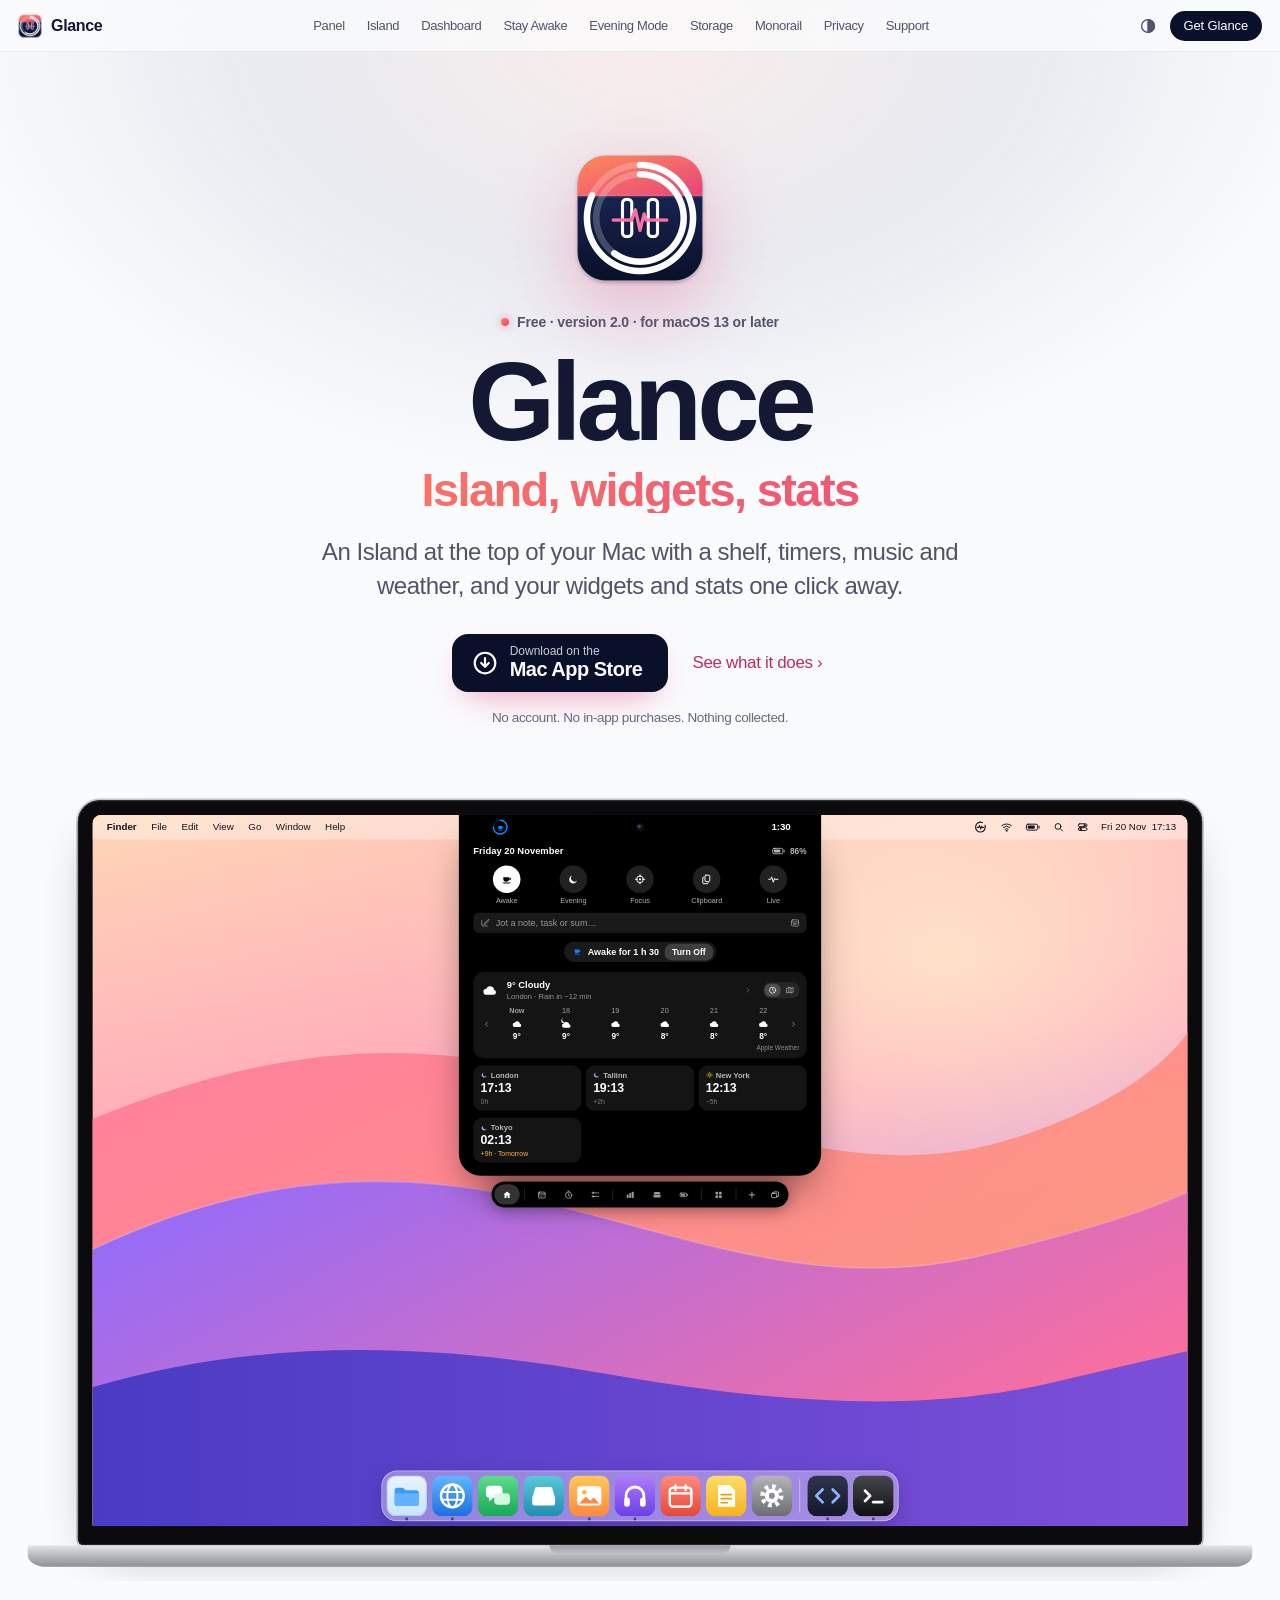
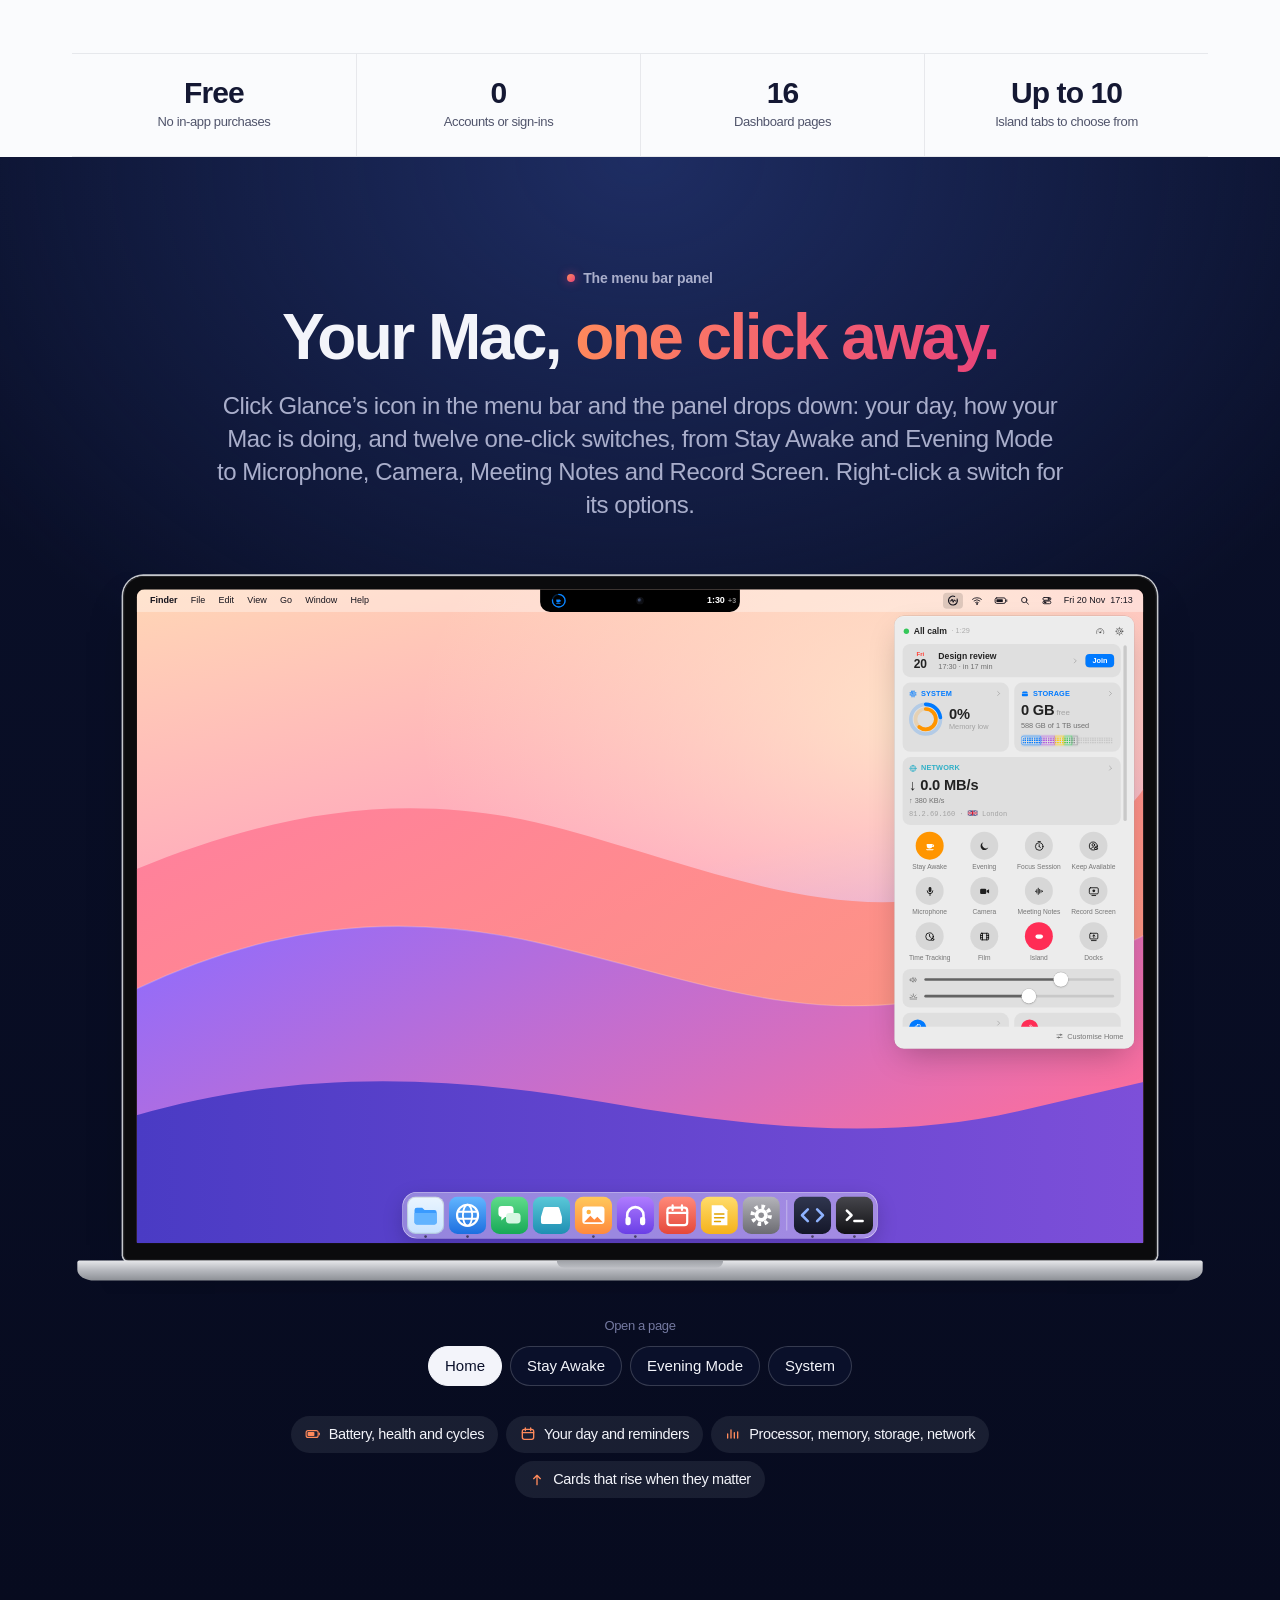
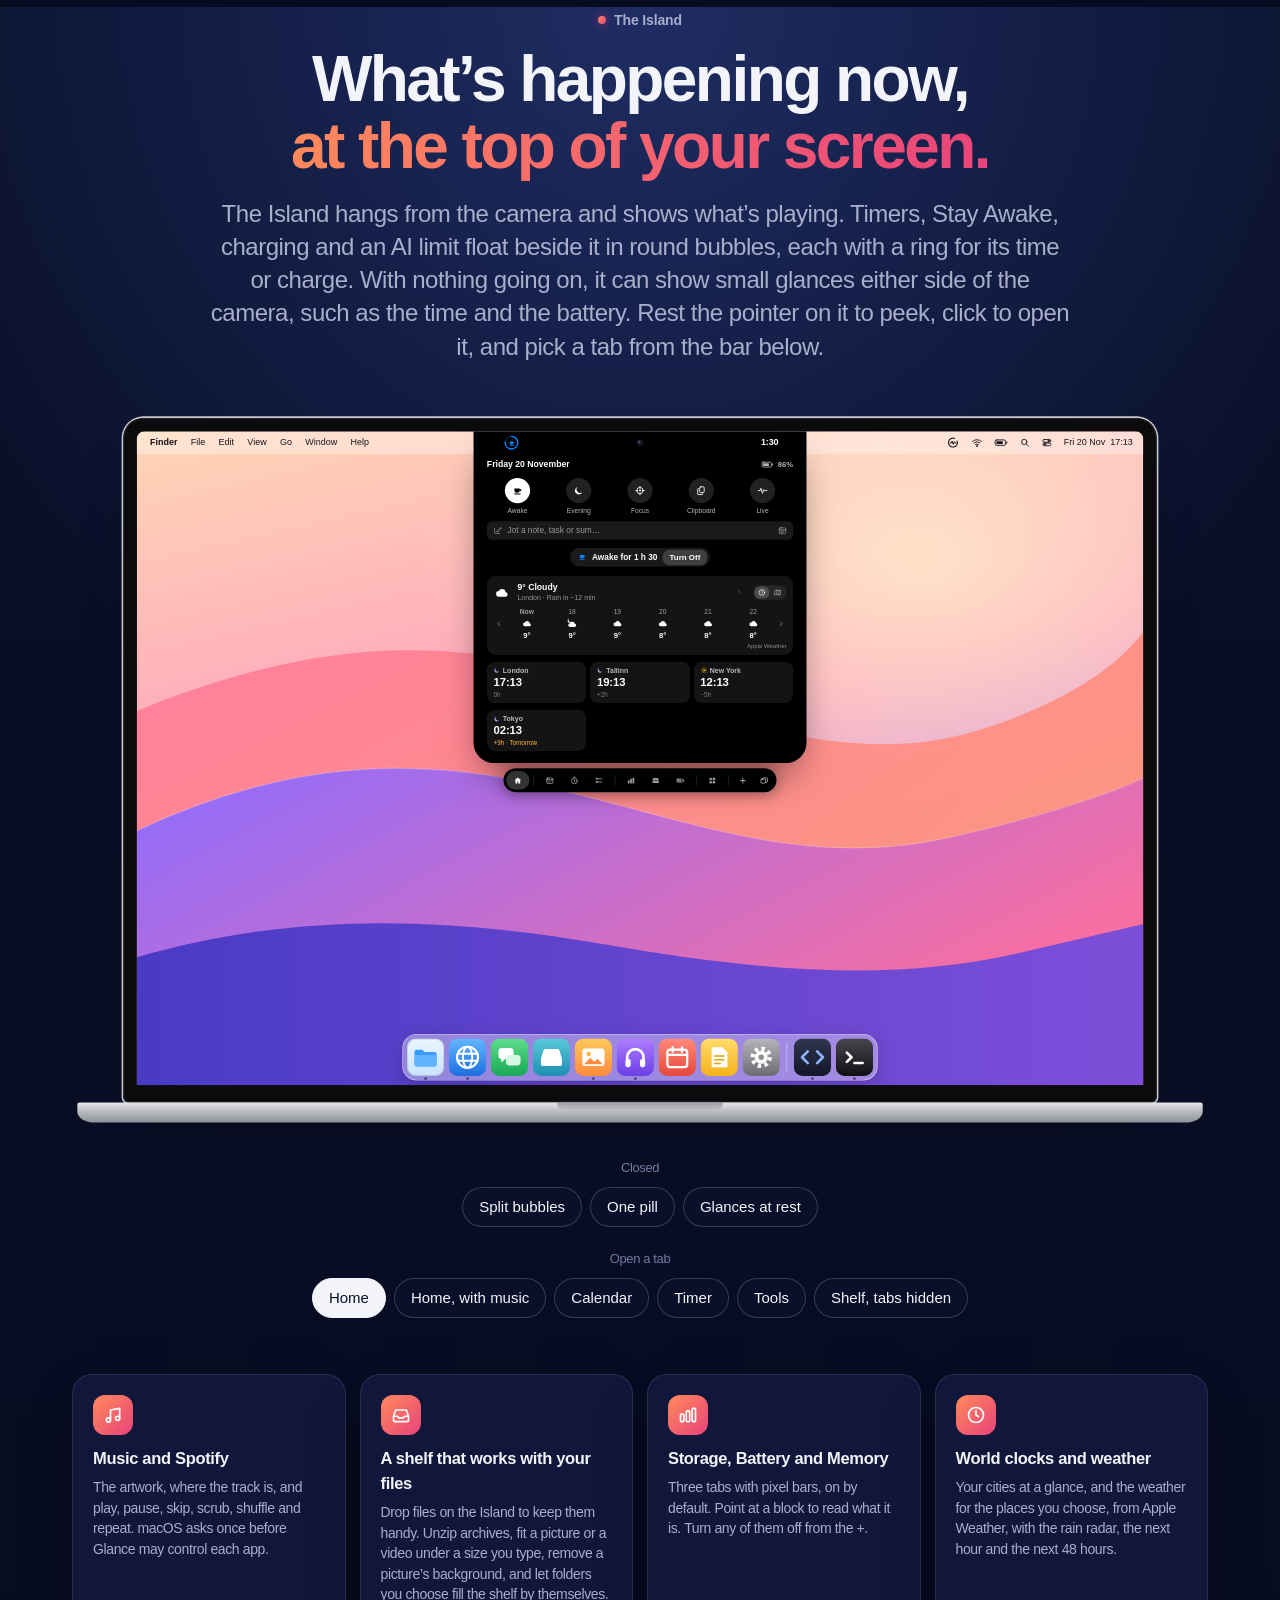
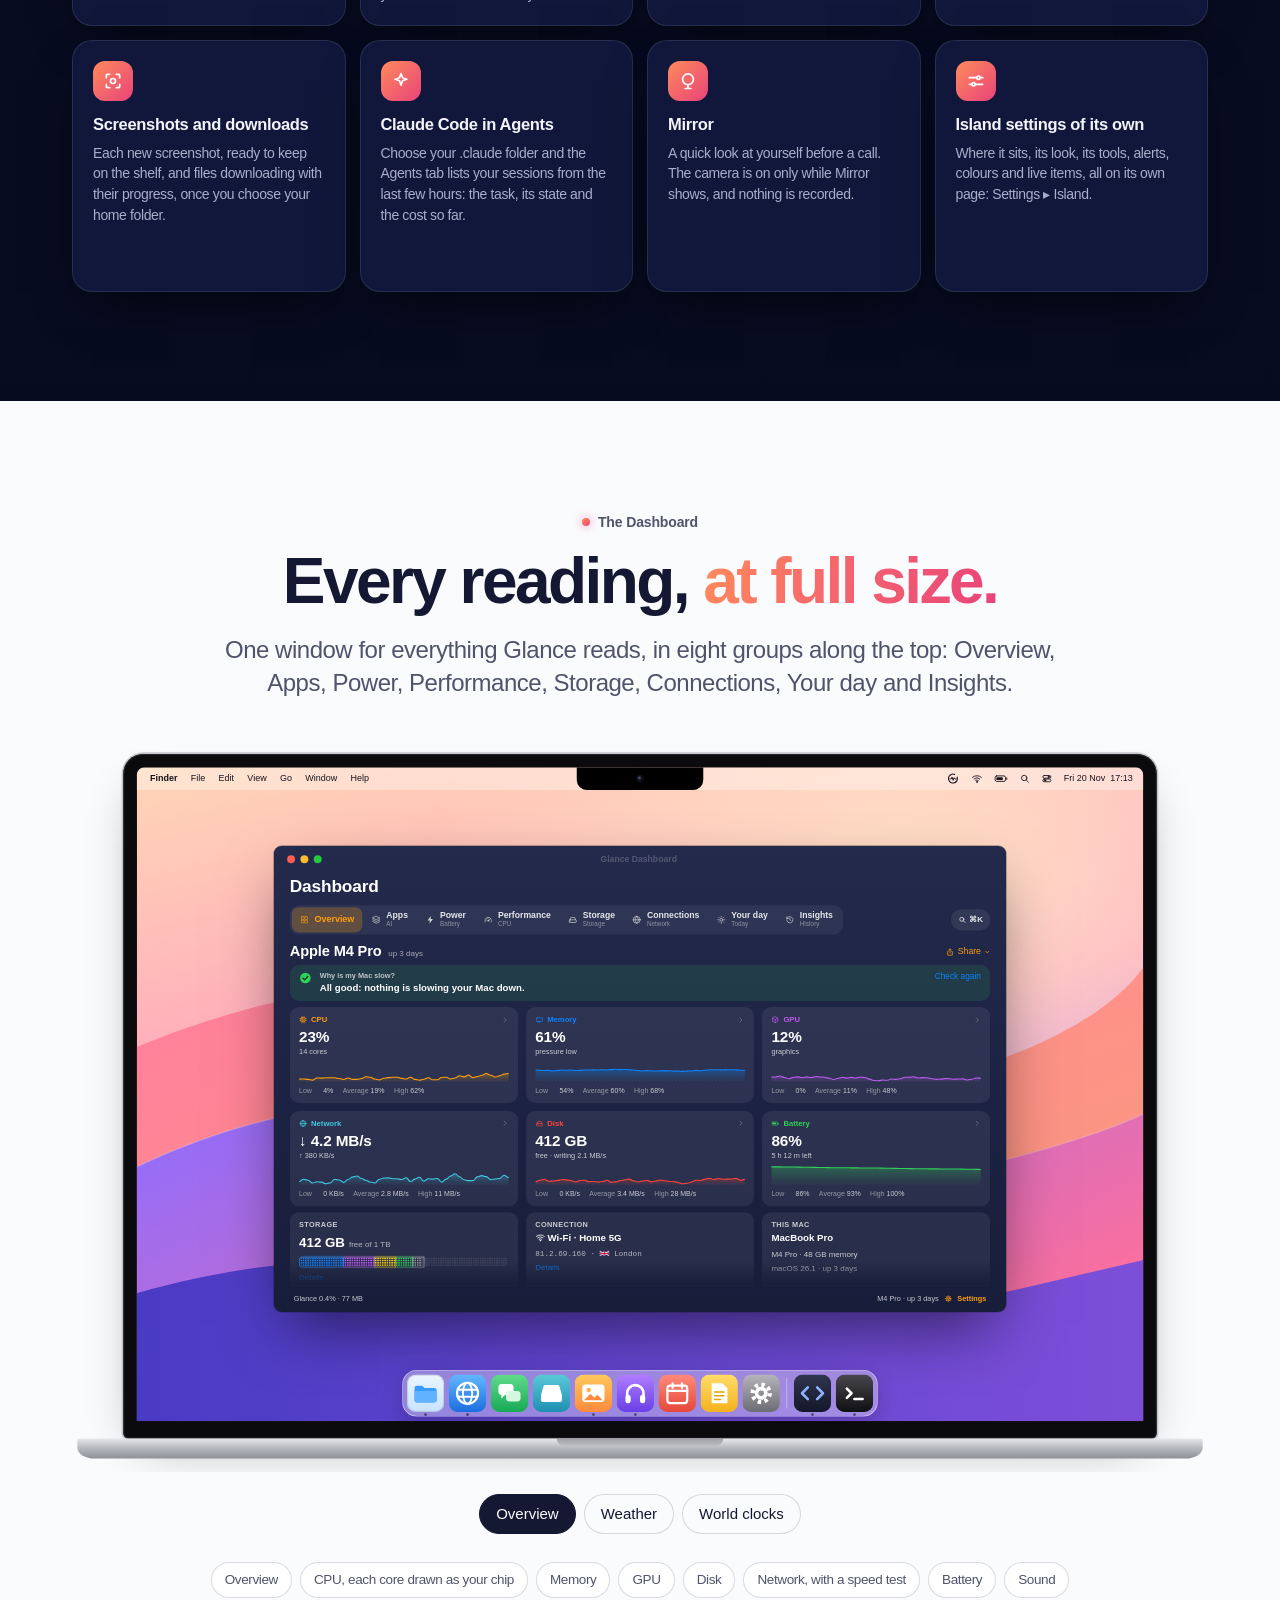
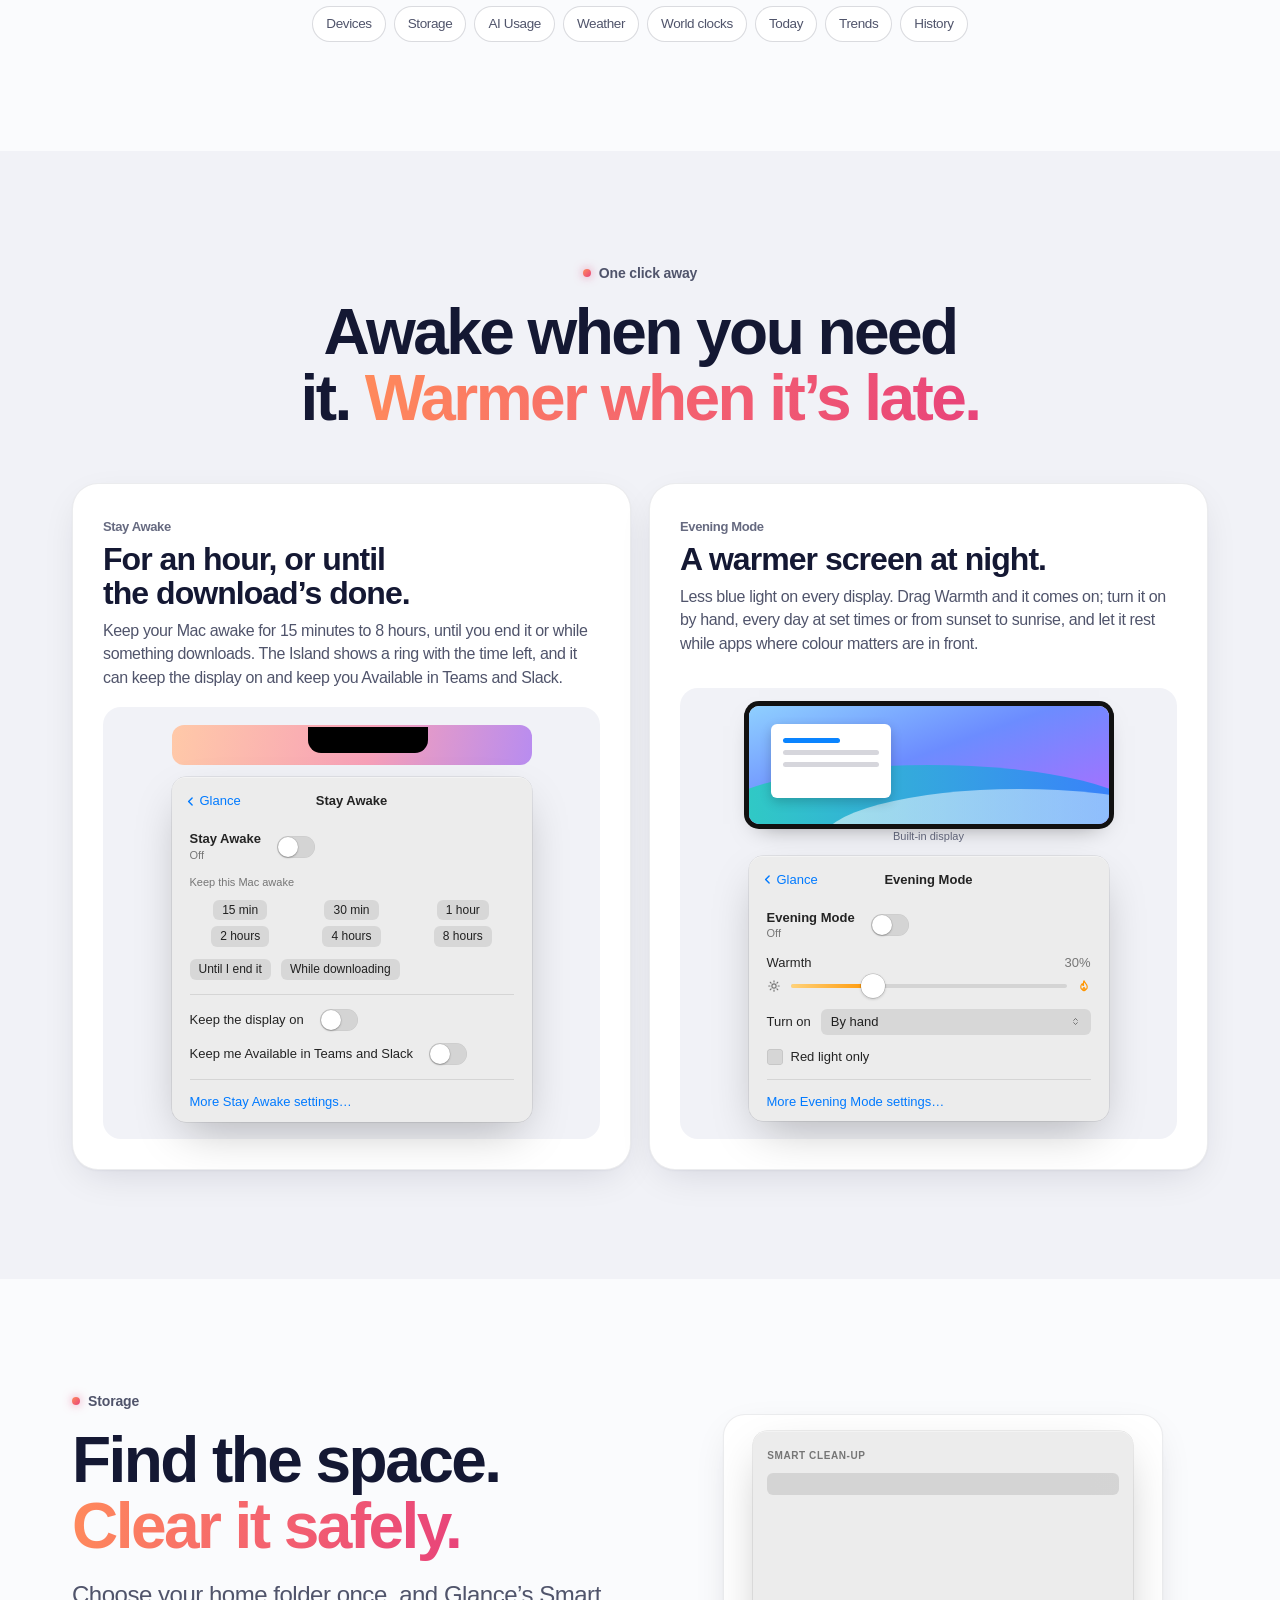
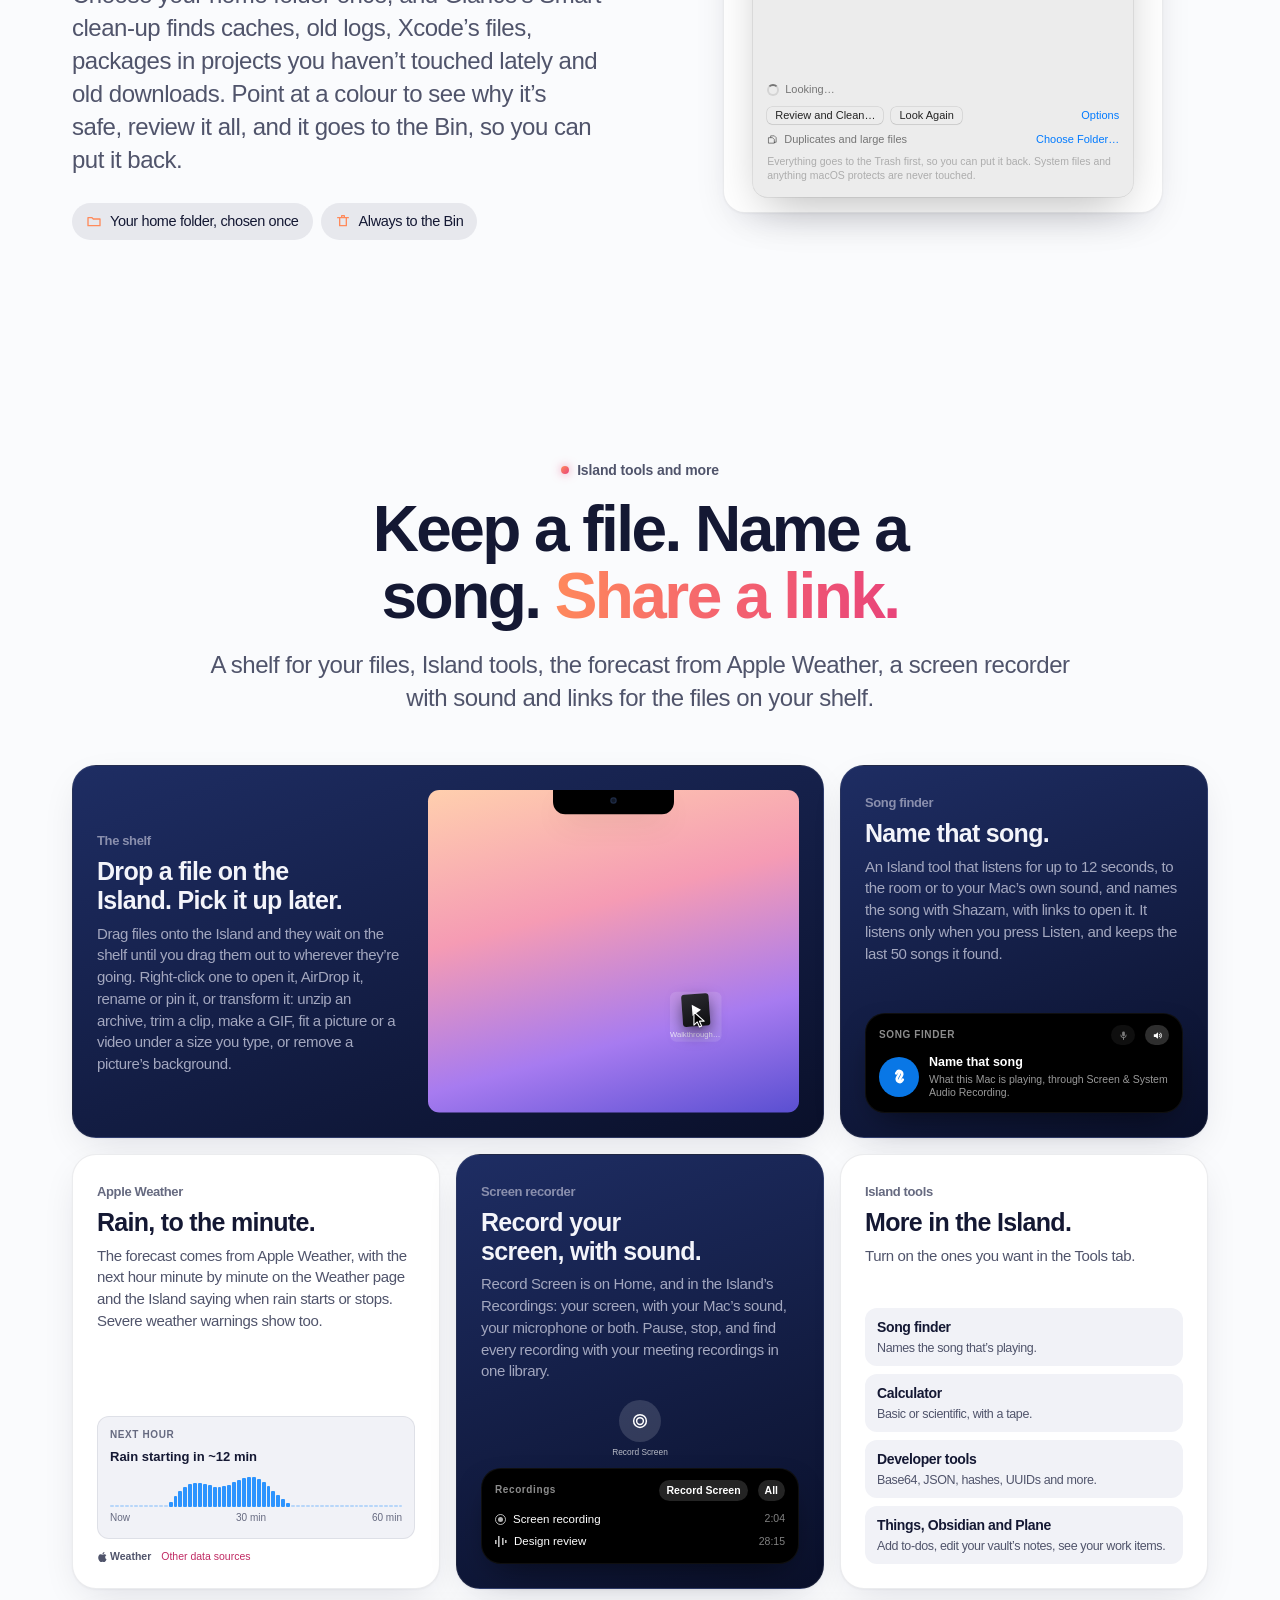
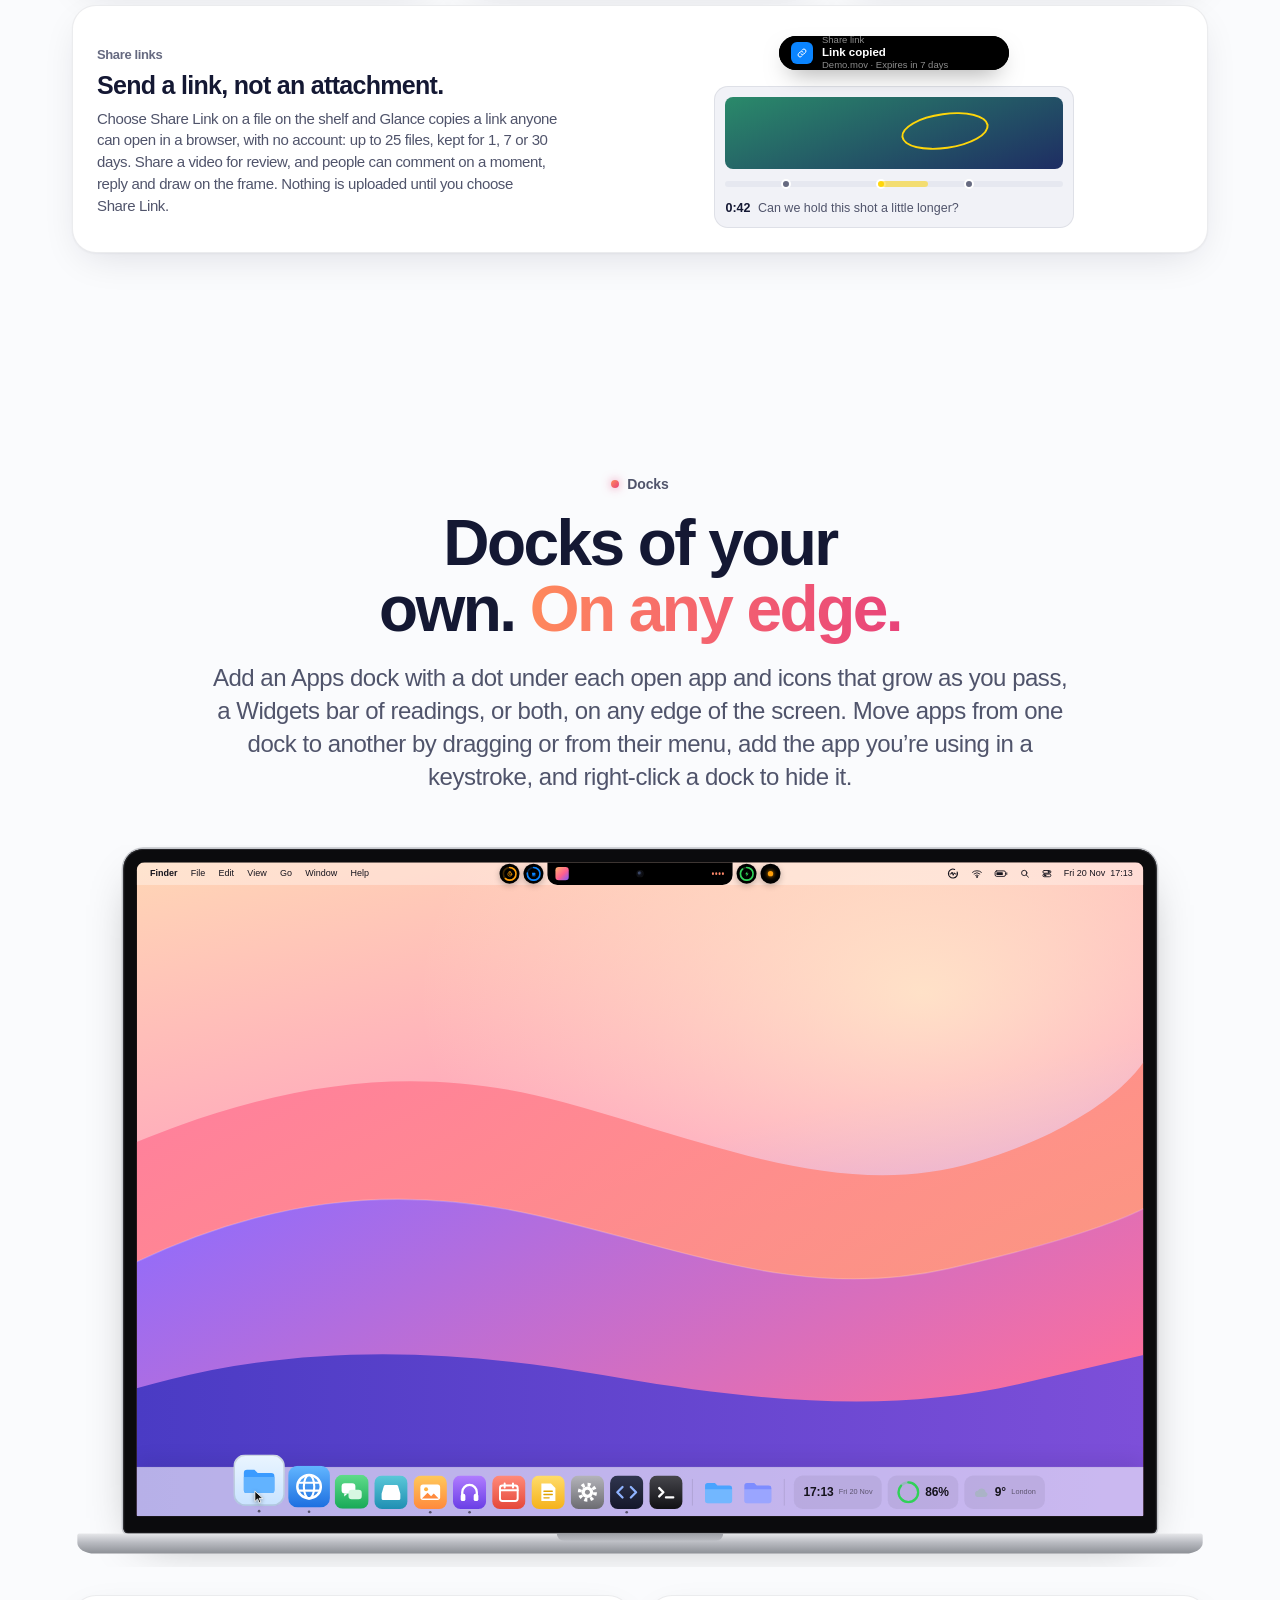
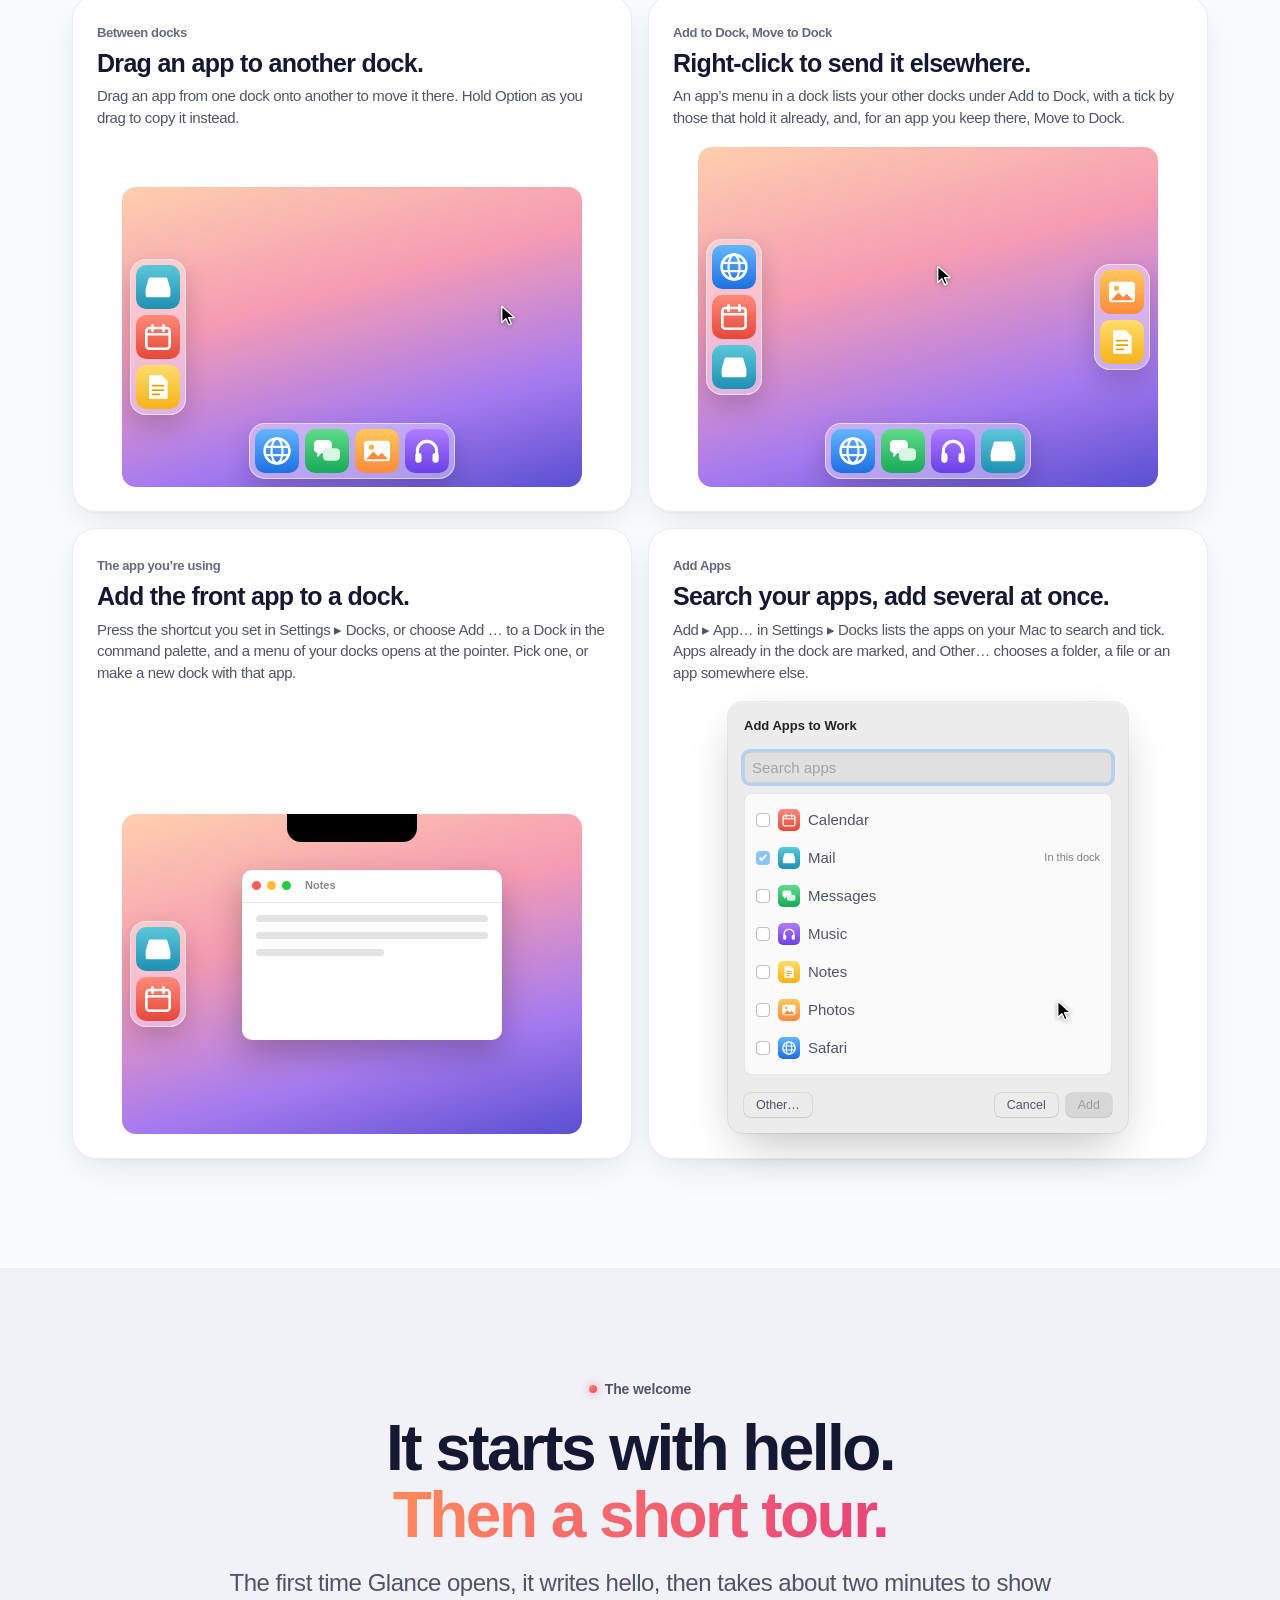
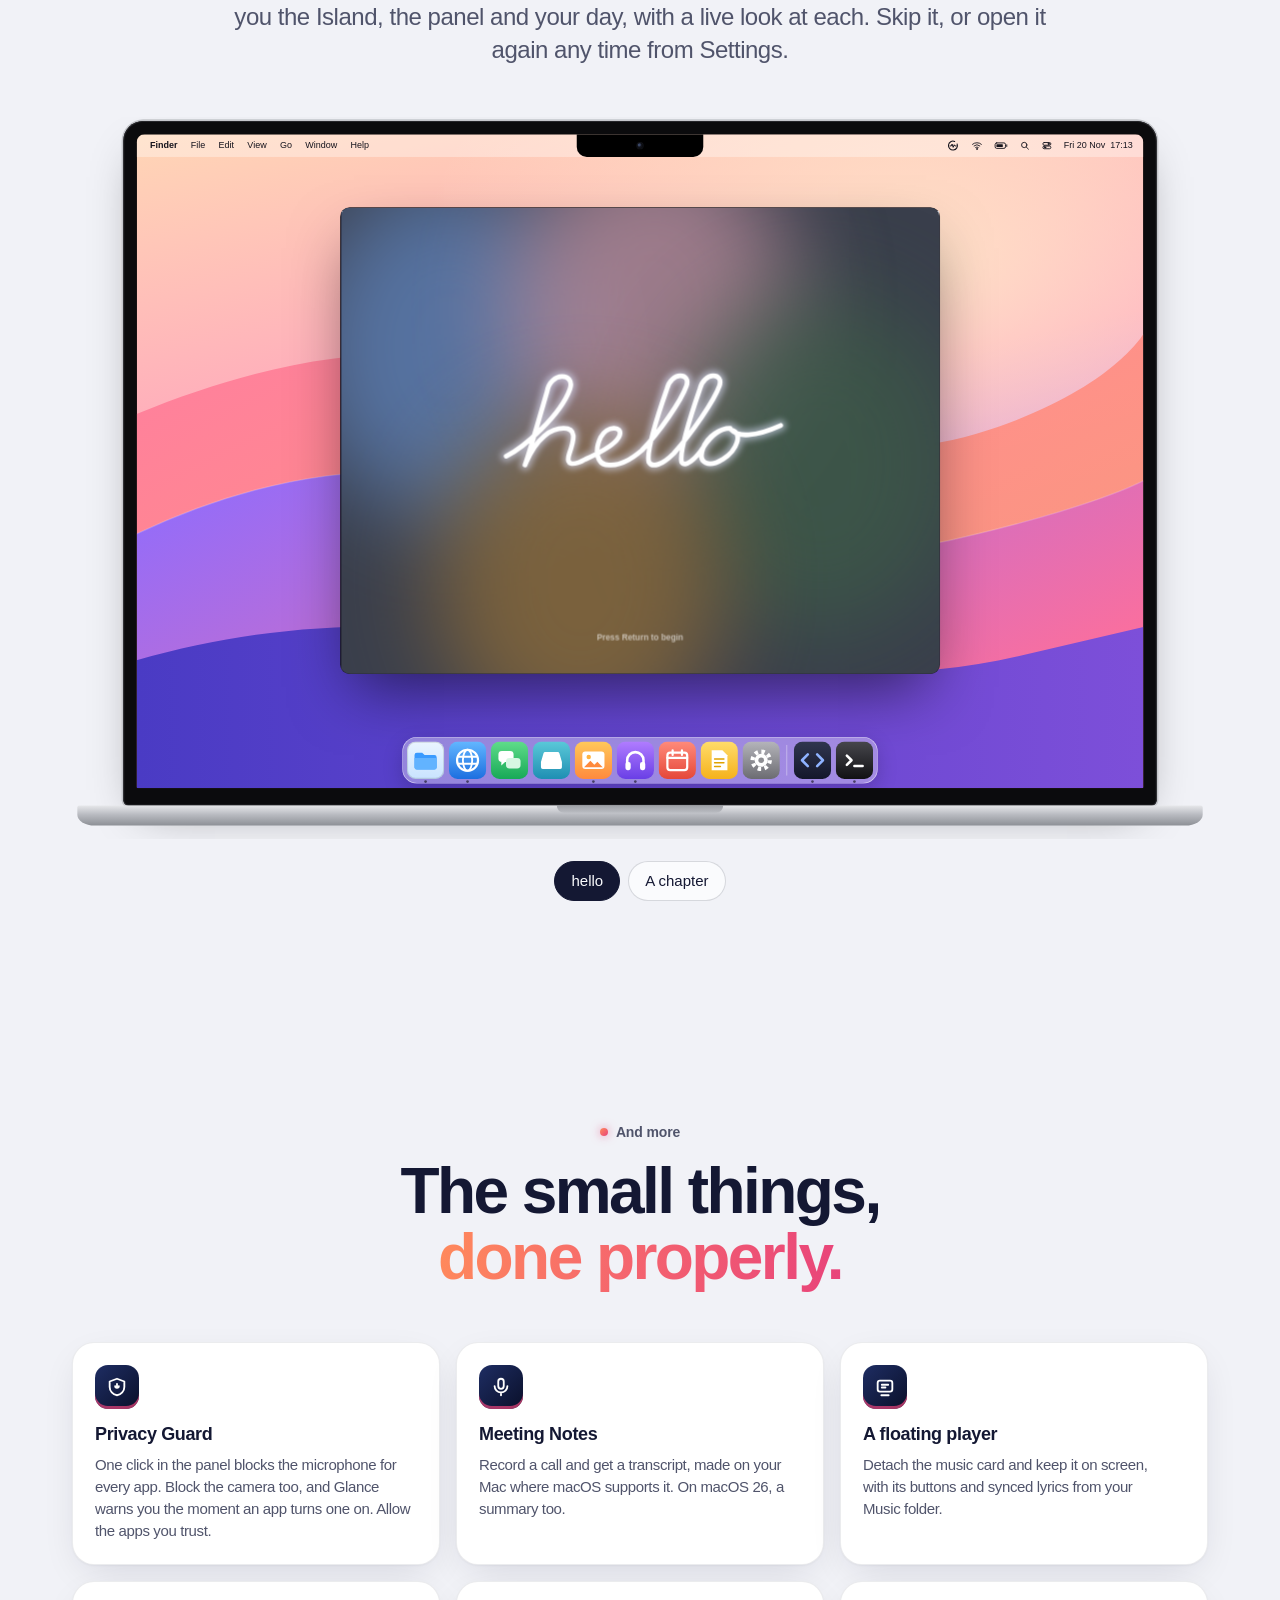
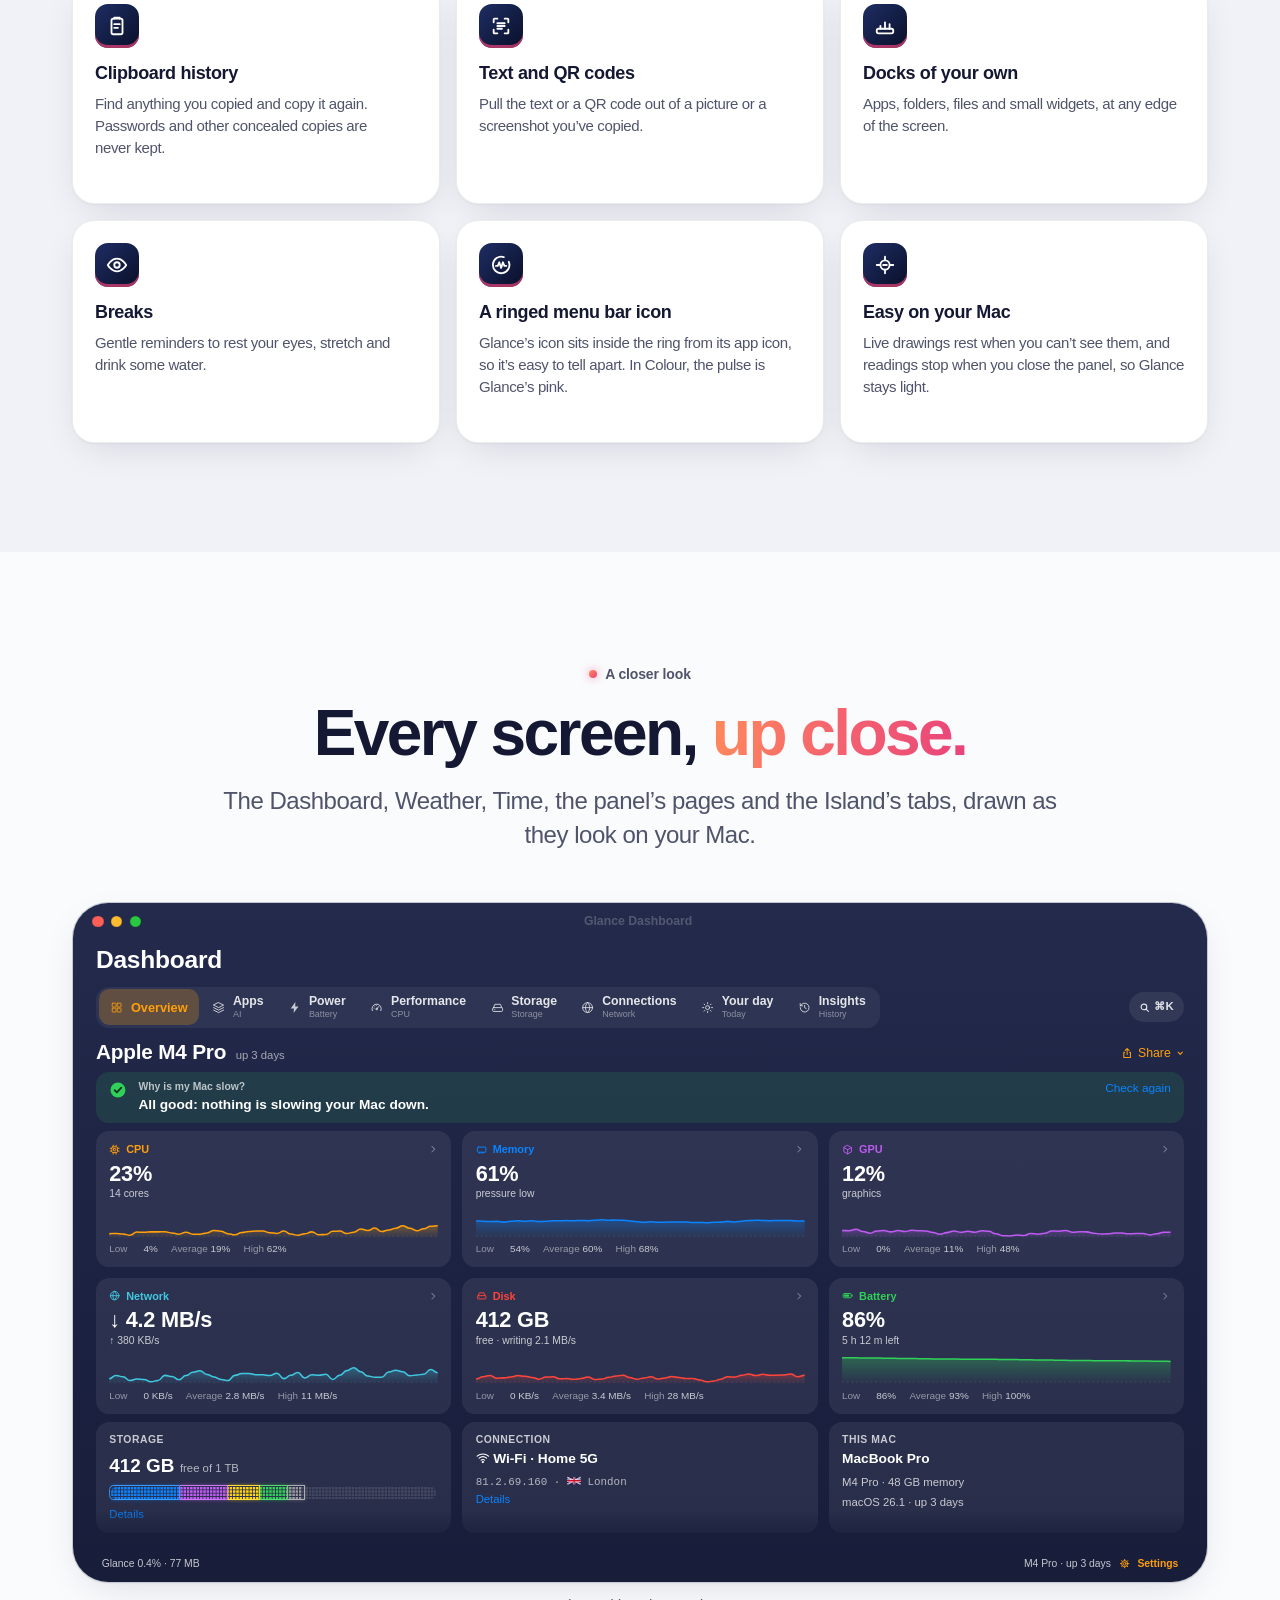
==== index.html @ b2b860b4 "Docks: moving apps between docks, drawn as the app does it and playing (ui/live.js, ui/live.css) - D" ====
<!doctype html>
<html lang="en-GB">
<head>
<meta charset="utf-8">
<title>Glance: Island, Widgets, Stats for Mac</title>
<meta name="description" content="Glance for Mac: an Island at the top of your screen with a file shelf, timers, music and weather, plus widgets and a menu bar system monitor. On the App Store.">
<link rel="canonical" href="https://glance.ashforde.org/">
<meta property="og:title" content="Glance: Island, Widgets, Stats for Mac">
<meta property="og:description" content="Glance for Mac: an Island at the top of your screen with a file shelf, timers, music and weather, plus widgets and a menu bar system monitor. On the App Store.">
<meta property="og:type" content="website">
<meta property="og:site_name" content="Glance">
<meta property="og:url" content="https://glance.ashforde.org/">
<meta property="og:image" content="https://glance.ashforde.org/img/og.png">
<meta property="og:image:width" content="1200">
<meta property="og:image:height" content="630">
<meta property="og:image:alt" content="Glance: Island, widgets, stats. The Island open on Home: switches, a line to jot a note, Stay Awake, the weather and world clocks.">
<meta property="og:locale" content="en_GB">
<meta name="twitter:card" content="summary_large_image">
<meta name="twitter:title" content="Glance: Island, Widgets, Stats for Mac">
<meta name="twitter:description" content="Glance for Mac: an Island at the top of your screen with a file shelf, timers, music and weather, plus widgets and a menu bar system monitor. On the App Store.">
<meta name="twitter:image" content="https://glance.ashforde.org/img/og.png">
<meta name="twitter:image:alt" content="Glance: Island, widgets, stats. The Island open on Home: switches, a line to jot a note, Stay Awake, the weather and world clocks.">
<meta name="viewport" content="width=device-width, initial-scale=1, viewport-fit=cover">
<link rel="icon" href="/favicon.ico" sizes="48x48">
<link rel="icon" type="image/png" sizes="32x32" href="/icons/icon-32.png">
<link rel="icon" type="image/png" sizes="16x16" href="/icons/icon-16.png">
<link rel="apple-touch-icon" href="/apple-touch-icon.png">
<link rel="manifest" href="/site.webmanifest">
<meta name="theme-color" content="#FAFBFD">
<meta name="color-scheme" content="light dark">
<link rel="preload" href="/assets/icon-312.webp" as="image" fetchpriority="high">
<link rel="stylesheet" href="/ui/site.css">
<script>
/* Before the first paint: the appearance chosen on this browser, so nothing flashes. */
(() => { const d = document.documentElement; let m = null; d.classList.add('js');
  try { m = localStorage.getItem('glance-mode'); } catch (e) {}
  d.dataset.scheme = m === 'light' || m === 'dark' ? m : (matchMedia('(prefers-color-scheme: dark)').matches ? 'dark' : 'light'); })();
</script>
<script src="/ui/site.js" defer></script>
<link rel="stylesheet" href="/ui/home.css">
<link rel="stylesheet" href="/ui/mocks.css" media="print" onload="this.media='all'">
<link rel="stylesheet" href="/ui/mac.css">
<link rel="stylesheet" href="/ui/tiles.css" media="print" onload="this.media='all'">
<link rel="stylesheet" href="/ui/live.css" media="print" onload="this.media='all'">
<script src="/ui/home.js" defer></script>
<script src="/ui/mocks.js" defer></script>
<script src="/ui/screens.js" defer></script>
<script src="/ui/mac.js" defer></script>
<script src="/ui/tiles.js" defer></script>
<script src="/ui/live.js" defer></script>
<noscript><link rel="stylesheet" href="/ui/mocks.css"><link rel="stylesheet" href="/ui/tiles.css"><link rel="stylesheet" href="/ui/live.css"></noscript>
</head>
<body>
<a class="skip" href="#main">Skip to content</a>
<div class="ambient" aria-hidden="true"></div>
<header class="top">
  <div class="bar">
    <a class="brand" href="/"><img src="/assets/icon-64.webp" alt="" width="28" height="28">Glance</a>
    <nav aria-label="Main"><a href="/#panel">Panel</a><a href="/#island">Island</a><a href="/#dashboard">Dashboard</a><a href="/#awake">Stay Awake</a><a href="/#evening">Evening Mode</a><a href="/#storage">Storage</a><a href="/#monorail">Monorail</a><a href="/privacy/">Privacy</a><a href="/support/">Support</a></nav>
    <span class="spacer"></span>
    <button type="button" class="iconbtn" id="theme-btn" aria-haspopup="dialog" aria-expanded="false" aria-controls="theme-pop" title="Appearance"><svg viewBox="0 0 24 24" fill="none" stroke="currentColor" stroke-width="1.8" stroke-linecap="round" stroke-linejoin="round" aria-hidden="true"><circle cx="12" cy="12" r="8.5"/><path d="M12 3.5a8.5 8.5 0 0 1 0 17z" fill="currentColor"/></svg><span class="sr">Appearance</span></button>
    <a class="store small" data-appstore href="https://apps.apple.com/app/id6832553480" aria-label="Download Glance on the Mac App Store"><svg viewBox="0 0 24 24" fill="none" stroke="currentColor" stroke-width="2" stroke-linecap="round" stroke-linejoin="round" aria-hidden="true"><circle cx="12" cy="12" r="9.5"/><path d="M12 7.5v8m0 0-3.5-3.5M12 15.5l3.5-3.5"/></svg><span><small>Download on the</small><b>Get Glance</b></span></a>
    <button type="button" class="iconbtn menu-btn" id="menu-btn" aria-expanded="false" aria-label="Menu"><svg viewBox="0 0 24 24" fill="none" stroke="currentColor" stroke-width="1.8" stroke-linecap="round" aria-hidden="true"><path d="M4 8h16M4 16h16"/></svg></button>
  </div>
  <div class="theme-pop" id="theme-pop" role="dialog" aria-label="Appearance" hidden>
    <h2>Appearance</h2>
    <div class="seg" data-mode-pick role="group" aria-label="Appearance">
      <button type="button" data-mode="auto">Automatic</button><button type="button" data-mode="light">Light</button><button type="button" data-mode="dark">Dark</button>
    </div>
    <p>Kept on this browser only.</p>
  </div>
</header>
<div class="warmth" id="warmth" aria-hidden="true"></div>

<main id="main">

<!-- 1 · Hero -->
<section class="hero">
  <div class="wrap">
    <img class="hero-icon" src="/assets/icon-312.webp" alt="The Glance icon: white rings and a pink pulse on navy" width="156" height="156" fetchpriority="high">
    <span class="eyebrow"><i></i>Free · version 2.0 · for macOS 13 or later</span>
    <h1 class="display">Glance <span class="by light-text">Island, widgets, stats</span></h1>
    <p class="lede">An Island at the top of your Mac with a shelf, timers, music and weather, and your widgets and stats one click away.</p>
    <div class="ctas">
      <a class="store" data-appstore href="https://apps.apple.com/app/id6832553480" aria-label="Download Glance on the Mac App Store"><svg viewBox="0 0 24 24" fill="none" stroke="currentColor" stroke-width="2" stroke-linecap="round" stroke-linejoin="round" aria-hidden="true"><circle cx="12" cy="12" r="9.5"/><path d="M12 7.5v8m0 0-3.5-3.5M12 15.5l3.5-3.5"/></svg><span><small>Download on the</small><b>Mac App Store</b></span></a>
      <a class="btn text" href="#panel">See what it does ›</a>
    </div>
    <p class="release">No account. No in-app purchases. Nothing collected.</p>
  </div>
  <figure class="mac-fig hero-mac rv"><div class="mac-stage" role="img" aria-label="A drawn MacBook with a warm wallpaper. At the top, the Island hangs from the camera: closed, it shows what’s playing, with round bubbles either side for Stay Awake, a tea timer, charging and the microphone light. Then it opens on Home with its tab bar floating below: the date and battery, quick switches, a line to jot a note, Stay Awake for 1 hour 30, the weather in London and world clocks. Then it opens on Tools, a grid of illustrated icons." data-mac="hero"></div></figure>
  <div class="wrap">
    <div class="facts rv">
      <div><b>Free</b><span>No in-app purchases</span></div>
      <div><b>0</b><span>Accounts or sign-ins</span></div>
      <div><b>16</b><span>Dashboard pages</span></div>
      <div><b>Up to 10</b><span>Island tabs to choose from</span></div>
    </div>
  </div>
</section>

<!-- 2 · Menu bar panel -->
<section class="s stage" id="panel">
  <div class="wrap">
    <div class="head center rv">
      <span class="eyebrow"><i></i>The menu bar panel</span>
      <h2 class="h2">Your Mac, <span class="light-text">one click away.</span></h2>
      <p class="lede">Click Glance’s icon in the menu bar and the panel drops down: your day, how your Mac is doing, and twelve one-click switches, from Stay Awake and Evening Mode to Microphone, Camera, Meeting Notes and Record Screen. Right-click a switch for its options.</p>
    </div>
    <figure class="mac-fig rv"><div class="mac-stage" role="img" aria-label="A drawn MacBook with Glance’s panel open below its menu bar icon. The panel shows All calm, today’s next meeting with a Join button, cards for System, Storage and Network, and twelve round switches in four columns: Stay Awake (on), Evening, Focus Session, Keep Available, Microphone, Camera, Meeting Notes, Record Screen, Time Tracking, Film, Island (on) and Docks, then volume and brightness." data-mac="panel"></div></figure>
    <p class="mac-btns-label">Open a page</p>
    <div class="mac-btns" role="group" aria-label="Show a page of the panel">
      <button type="button" data-mac-btn="panel:home" aria-pressed="true">Home</button>
      <button type="button" data-mac-btn="panel:awake" aria-pressed="false">Stay Awake</button>
      <button type="button" data-mac-btn="panel:evening" aria-pressed="false">Evening Mode</button>
      <button type="button" data-mac-btn="panel:system" aria-pressed="false">System</button>
    </div>
    <ul class="gx-chips sg center-chips">
      <li><svg viewBox="0 0 28 24" fill="none" stroke="currentColor" stroke-width="2" aria-hidden="true"><rect x="2" y="6" width="21" height="12" rx="3.5"/><rect x="4.5" y="8.5" width="12" height="7" rx="1.4" fill="currentColor" stroke="none"/><path d="M25 10.5v3" stroke-linecap="round"/></svg>Battery, health and cycles</li>
      <li><svg viewBox="0 0 24 24" fill="none" stroke="currentColor" stroke-width="2" stroke-linecap="round" aria-hidden="true"><rect x="3.5" y="5" width="17" height="15" rx="3"/><path d="M3.5 10h17M8 3v4M16 3v4"/></svg>Your day and reminders</li>
      <li><svg viewBox="0 0 24 24" fill="none" stroke="currentColor" stroke-width="2" stroke-linecap="round" aria-hidden="true"><path d="M4 18V12M9 18V6M14 18v-8M19 18V9"/></svg>Processor, memory, storage, network</li>
      <li><svg viewBox="0 0 24 24" fill="none" stroke="currentColor" stroke-width="2" stroke-linecap="round" stroke-linejoin="round" aria-hidden="true"><path d="M12 19V5m0 0-5 5m5-5 5 5"/></svg>Cards that rise when they matter</li>
    </ul>
  </div>
</section>

<!-- 3 · The Island -->
<section class="s stage" id="island" style="padding-top:0">
  <div class="wrap">
    <div class="head center rv"><span class="eyebrow"><i></i>The Island</span><h2 class="h2">What’s happening now, <span class="light-text">at the top of your screen.</span></h2>
      <p class="lede">The Island hangs from the camera and shows what’s playing. Timers, Stay Awake, charging and an AI limit float beside it in round bubbles, each with a ring for its time or charge. With nothing going on, it can show small glances either side of the camera, such as the time and the battery. Rest the pointer on it to peek, click to open it, and pick a tab from the bar below.</p></div>
    <figure class="mac-fig rv"><div class="mac-stage" role="img" aria-label="A drawn MacBook with the Island at the top of the screen. Closed, it shows what’s playing in the pill, with bubbles either side: rings for Stay Awake and a tea timer on the left, a charging ring and the microphone light on the right. Open, it grows into a black card with its tab bar floating below: Home, Calendar, Timer, Tasks, Insights, Storage, Battery and Tools. With the tabs hidden, a single shelf button with the number of files takes their place." data-mac="island"></div></figure>
    <p class="mac-btns-label">Closed</p>
    <div class="mac-btns" role="group" aria-label="Show the closed Island">
      <button type="button" data-mac-btn="island:split" aria-pressed="true">Split bubbles</button>
      <button type="button" data-mac-btn="island:pill" aria-pressed="false">One pill</button>
      <button type="button" data-mac-btn="island:glances" aria-pressed="false">Glances at rest</button>
    </div>
    <p class="mac-btns-label">Open a tab</p>
    <div class="mac-btns" role="group" aria-label="Open the Island on a tab">
      <button type="button" data-mac-btn="island:home" aria-pressed="false">Home</button>
      <button type="button" data-mac-btn="island:music" aria-pressed="false">Home, with music</button>
      <button type="button" data-mac-btn="island:calendar" aria-pressed="false">Calendar</button>
      <button type="button" data-mac-btn="island:timers" aria-pressed="false">Timer</button>
      <button type="button" data-mac-btn="island:tools" aria-pressed="false">Tools</button>
      <button type="button" data-mac-btn="island:shelf" aria-pressed="false">Shelf, tabs hidden</button>
    </div>
    <div class="gx-new sg">
      <div><i><svg viewBox="0 0 24 24" fill="none" stroke="currentColor" stroke-width="2" stroke-linecap="round" stroke-linejoin="round" aria-hidden="true"><path d="M9 18V6l11-2v12"/><circle cx="6.5" cy="18" r="2.5"/><circle cx="17.5" cy="16" r="2.5"/></svg></i><b>Music and Spotify</b><p>The artwork, where the track is, and play, pause, skip, scrub, shuffle and repeat. macOS asks once before Glance may control each app.</p></div>
      <div><i><svg viewBox="0 0 24 24" fill="none" stroke="currentColor" stroke-width="2" stroke-linecap="round" stroke-linejoin="round" aria-hidden="true"><path d="M3 13.5 5.6 6h12.8l2.6 7.5V18a2 2 0 0 1-2 2H5a2 2 0 0 1-2-2zM3 13.5h5l1 2h6l1-2h5"/></svg></i><b>A shelf that works with your files</b><p>Drop files on the Island to keep them handy. Unzip archives, fit a picture or a video under a size you type, remove a picture’s background, and let folders you choose fill the shelf by themselves.</p></div>
      <div><i><svg viewBox="0 0 24 24" fill="none" stroke="currentColor" stroke-width="2" stroke-linecap="round" stroke-linejoin="round" aria-hidden="true"><rect x="3" y="11" width="4" height="9" rx="1"/><rect x="10" y="7" width="4" height="13" rx="1"/><rect x="17" y="4" width="4" height="16" rx="1"/></svg></i><b>Storage, Battery and Memory</b><p>Three tabs with pixel bars, on by default. Point at a block to read what it is. Turn any of them off from the +.</p></div>
      <div><i><svg viewBox="0 0 24 24" fill="none" stroke="currentColor" stroke-width="2" stroke-linecap="round" stroke-linejoin="round" aria-hidden="true"><circle cx="12" cy="12" r="9"/><path d="M12 7v5l3 2"/></svg></i><b>World clocks and weather</b><p>Your cities at a glance, and the weather for the places you choose, from Apple Weather, with the rain radar, the next hour and the next 48 hours.</p></div>
      <div><i><svg viewBox="0 0 24 24" fill="none" stroke="currentColor" stroke-width="2" stroke-linecap="round" stroke-linejoin="round" aria-hidden="true"><path d="M4 8V5a1 1 0 0 1 1-1h3M16 4h3a1 1 0 0 1 1 1v3M20 16v3a1 1 0 0 1-1 1h-3M8 20H5a1 1 0 0 1-1-1v-3"/><circle cx="12" cy="12" r="3"/></svg></i><b>Screenshots and downloads</b><p>Each new screenshot, ready to keep on the shelf, and files downloading with their progress, once you choose your home folder.</p></div>
      <div><i><svg viewBox="0 0 24 24" fill="none" stroke="currentColor" stroke-width="2" stroke-linecap="round" stroke-linejoin="round" aria-hidden="true"><path d="M12 3l1.8 5.2L19 10l-5.2 1.8L12 17l-1.8-5.2L5 10l5.2-1.8z"/></svg></i><b>Claude Code in Agents</b><p>Choose your .claude folder and the Agents tab lists your sessions from the last few hours: the task, its state and the cost so far.</p></div>
      <div><i><svg viewBox="0 0 24 24" fill="none" stroke="currentColor" stroke-width="2" stroke-linecap="round" stroke-linejoin="round" aria-hidden="true"><circle cx="12" cy="10" r="6.5"/><path d="M12 16.5V21M8.5 21h7"/></svg></i><b>Mirror</b><p>A quick look at yourself before a call. The camera is on only while Mirror shows, and nothing is recorded.</p></div>
      <div><i><svg viewBox="0 0 24 24" fill="none" stroke="currentColor" stroke-width="2" stroke-linecap="round" stroke-linejoin="round" aria-hidden="true"><path d="M4 8h9M17 8h3M4 16h3M11 16h9"/><circle cx="15" cy="8" r="2"/><circle cx="9" cy="16" r="2"/></svg></i><b>Island settings of its own</b><p>Where it sits, its look, its tools, alerts, colours and live items, all on its own page: Settings ▸ Island.</p></div>
    </div>
  </div>
</section>

<!-- 4 · Dashboard -->
<section class="s" id="dashboard">
  <div class="wrap">
    <div class="head center rv"><span class="eyebrow"><i></i>The Dashboard</span><h2 class="h2">Every reading, <span class="light-text">at full size.</span></h2>
      <p class="lede">One window for everything Glance reads, in eight groups along the top: Overview, Apps, Power, Performance, Storage, Connections, Your day and Insights.</p></div>
    <figure class="mac-fig rv"><div class="mac-stage" role="img" aria-label="A drawn MacBook with Glance’s Dashboard open as a window on the desktop: its Overview answers “Why is my Mac slow?” with all good, above tiles for CPU, memory, GPU, network, disk and battery with their charts, then storage, the connection and this Mac." data-mac="dash"></div></figure>
    <div class="mac-btns" role="group" aria-label="Show a page of the Dashboard">
      <button type="button" data-mac-btn="dash:overview" aria-pressed="true">Overview</button>
      <button type="button" data-mac-btn="dash:weather" aria-pressed="false">Weather</button>
      <button type="button" data-mac-btn="dash:time" aria-pressed="false">World clocks</button>
    </div>
    <ul class="gx-pages sg" aria-label="Every Dashboard page">
      <li>Overview</li><li>CPU, each core drawn as your chip</li><li>Memory</li><li>GPU</li><li>Disk</li><li>Network, with a speed test</li><li>Battery</li><li>Sound</li><li>Devices</li><li>Storage</li><li>AI Usage</li><li>Weather</li><li>World clocks</li><li>Today</li><li>Trends</li><li>History</li>
    </ul>
  </div>
</section>

<!-- 5 · Stay Awake and Evening Mode -->
<section class="s" style="background:var(--bg2)">
  <div class="wrap">
    <div class="head center rv"><span class="eyebrow"><i></i>One click away</span><h2 class="h2">Awake when you need it. <span class="light-text">Warmer when it’s late.</span></h2></div>
    <div class="gx-pair">
      <div class="gx-card rv" id="awake">
        <div><span class="k">Stay Awake</span><h3>For an hour, or until the download’s done.</h3>
          <p class="desc">Keep your Mac awake for 15 minutes to 8 hours, until you end it or while something downloads. The Island shows a ring with the time left, and it can keep the display on and keep you Available in Teams and Slack.</p></div>
        <figure class="glv-fig" role="img" aria-label="Glance’s Stay Awake page in the menu bar panel: the pointer clicks 1 hour, the Stay Awake switch comes on and reads On for 1 h, a blue Stay Awake ring appears beside the Island, the time counts down to 59 and 58 minutes, and Keep the display on is switched on."><div data-glive="awake"></div></figure>
      </div>
      <div class="gx-card rv" id="evening">
        <div><span class="k">Evening Mode</span><h3>A warmer screen at night.</h3>
          <p class="desc">Less blue light on every display. Drag Warmth and it comes on; turn it on by hand, every day at set times or from sunset to sunrise, and let it rest while apps where colour matters are in front.</p></div>
        <figure class="glv-fig" role="img" aria-label="Glance’s Evening Mode page: the pointer drags Warmth from 30% to 60%, which turns Evening Mode on now, until you turn it off, and the display above warms; then Turn on is changed from By hand to Sunset to sunrise."><div data-glive="evening"></div></figure>
      </div>
    </div>
  </div>
</section>

<!-- 6 · Storage -->
<section class="s" id="storage">
  <div class="wrap duo">
    <div class="rv">
      <span class="eyebrow"><i></i>Storage</span>
      <h2 class="h2">Find the space. <span class="light-text">Clear it safely.</span></h2>
      <p class="lede">Choose your home folder once, and Glance’s Smart clean-up finds caches, old logs, Xcode’s files, packages in projects you haven’t touched lately and old downloads. Point at a colour to see why it’s safe, review it all, and it goes to the Bin, so you can put it back.</p>
      <ul class="gx-chips sg">
        <li><svg viewBox="0 0 24 24" fill="none" stroke="currentColor" stroke-width="2" stroke-linecap="round" stroke-linejoin="round" aria-hidden="true"><path d="M3 7h6l2 2h10v10H3z"/></svg>Your home folder, chosen once</li>
        <li><svg viewBox="0 0 24 24" fill="none" stroke="currentColor" stroke-width="2" stroke-linecap="round" stroke-linejoin="round" aria-hidden="true"><path d="M4 7h16M7 7v12h10V7M10 7V4h4v3"/></svg>Always to the Bin</li>
      </ul>
    </div>
    <figure class="glv-fig stor-live rv" role="img" aria-label="Glance’s Smart clean-up card: Looking…, then a bar of what can be cleared draws in, 15.8 GB to get back: App caches, Xcode build files, Old downloads, Package manager caches and Old logs, each with its size. Pointing at Xcode build files explains why it’s safe to clear, then Review and Clean… is clicked."><div data-glive="clean"></div></figure>
  </div>
</section>

<!-- 6b · Song finder, Apple Weather, the screen recorder and recordings, share links and Island tools: drawn as the app draws them, each playing what it does (ui/tiles.js) -->
<section class="s" id="new" aria-labelledby="new-h">
  <div class="wrap">
    <div class="head center rv"><span class="eyebrow"><i></i>Island tools and more</span><h2 class="h2" id="new-h">Keep a file. Name a song. <span class="light-text">Share a link.</span></h2>
      <p class="lede">A shelf for your files, Island tools, the forecast from Apple Weather, a screen recorder with sound and links for the files on your shelf.</p></div>
    <div class="g9">
      <article class="g9-t g9-wide navy rv">
        <div><span class="k">The shelf</span><h3>Drop a file on the Island. Pick it up later.</h3>
          <p>Drag files onto the Island and they wait on the shelf until you drag them out to wherever they’re going. Right-click one to open it, AirDrop it, rename or pin it, or transform it: unzip an archive, trim a clip, make a GIF, fit a picture or a video under a size you type, or remove a picture’s background.</p></div>
        <figure class="glv-fig" role="img" aria-label="A file, Walkthrough.mov, is dragged up to the Island, which opens with a dashed drop area: Drop files to keep them on the shelf, then Let go to keep it here. Dropped, it joins Photos.zip and Logo.png on the shelf, with Share, AirDrop and Clear. Right-clicking it opens its menu, and Transform shows Trim clip, Make GIF, Smaller MP4, Fit to size…, Audio to M4A and Zip."><div data-glive="shelf"></div></figure>
      </article>
      <article class="g9-t navy rv">
        <div><span class="k">Song finder</span><h3>Name that song.</h3>
          <p>An Island tool that listens for up to 12 seconds, to the room or to your Mac’s own sound, and names the song with Shazam, with links to open it. It listens only when you press Listen, and keeps the last 50 songs it found.</p></div>
        <div class="t9 t9-song" data-t9="song" aria-hidden="true">
          <div class="t9-isl">
            <p class="t9-h"><b>SONG FINDER</b><span class="src"><svg viewBox="0 0 24 24" class="f"><rect x="9" y="3" width="6" height="11" rx="3"/><path d="M6 11a6 6 0 0 0 12 0M12 17v4" fill="none"/></svg></span><span class="src on"><svg viewBox="0 0 24 24" class="f"><path d="M4 9h4l5-4v14l-5-4H4z"/><path d="M16 9a4 4 0 0 1 0 6M18.5 6.5a7.5 7.5 0 0 1 0 11" fill="none"/></svg></span></p>
            <div class="t9-listen"><span class="t9-go"><svg class="rg" viewBox="0 0 40 40"><circle cx="20" cy="20" r="17.5" pathLength="100"/></svg><svg class="sz" viewBox="0 0 24 24"><path d="M14.3 4.2a5.4 5.4 0 0 1 2.2 7.3l-3.3 6a1.6 1.6 0 0 1-2.8-1.6l3.3-6a2.2 2.2 0 0 0-3.9-2.1l-.6 1.1a1.6 1.6 0 1 1-2.8-1.6l.6-1.1a5.4 5.4 0 0 1 7.3-2zM9.7 19.8a5.4 5.4 0 0 1-2.2-7.3l3.3-6a1.6 1.6 0 0 1 2.8 1.6l-3.3 6a2.2 2.2 0 0 0 3.9 2.1l.6-1.1a1.6 1.6 0 1 1 2.8 1.6l-.6 1.1a5.4 5.4 0 0 1-7.3 2z"/></svg><svg class="st" viewBox="0 0 24 24"><rect x="7" y="7" width="10" height="10" rx="2"/></svg></span>
              <span><b class="a">Name that song</b><b class="b">Listening</b><small class="a">What this Mac is playing, through Screen &amp; System Audio Recording.</small><small class="b">Listening to this Mac’s sound…</small></span></div>
            <div class="t9-card"><span class="art"></span><span><b>Northern Lights</b><small>The Harbour Trio</small><span class="pl"><i>Apple Music</i><i>Shazam</i><i>Spotify</i><i>Copy</i></span></span></div>
          </div>
        </div>
      </article>
      <article class="g9-t rv">
        <div><span class="k">Apple Weather</span><h3>Rain, to the minute.</h3>
          <p>The forecast comes from Apple Weather, with the next hour minute by minute on the Weather page and the Island saying when rain starts or stops. Severe weather warnings show too.</p></div>
        <div class="t9 t9-rain" data-t9="rain" aria-hidden="true">
          <div class="t9-dc"><small class="t9-cap">NEXT HOUR</small><b>Rain starting in ~12 min</b>
            <div class="t9-bars"></div>
            <p class="t9-ax"><span>Now</span><span>30 min</span><span>60 min</span></p></div>
          <p class="t9-credit"><b><svg viewBox="0 0 24 24"><path d="M16.4 12.6c0-2.6 2.1-3.8 2.2-3.9a4.8 4.8 0 0 0-3.8-2c-1.6-.2-3.1.9-3.9.9s-2-.9-3.4-.9a5 5 0 0 0-4.2 2.6c-1.8 3.1-.5 7.7 1.3 10.2.9 1.2 1.9 2.6 3.2 2.6s1.8-.8 3.3-.8 2 .8 3.4.8 2.2-1.3 3.1-2.5a10.5 10.5 0 0 0 1.4-2.9 4.4 4.4 0 0 1-2.6-4.1zM13.9 5a4.4 4.4 0 0 0 1-3.2 4.6 4.6 0 0 0-3 1.5 4.2 4.2 0 0 0-1 3.1 3.8 3.8 0 0 0 3-1.4z"/></svg>Weather</b><span>Other data sources</span></p>
        </div>
      </article>
      <article class="g9-t navy rv">
        <div><span class="k">Screen recorder</span><h3>Record your screen, with sound.</h3>
          <p>Record Screen is on Home, and in the Island’s Recordings: your screen, with your Mac’s sound, your microphone or both. Pause, stop, and find every recording with your meeting recordings in one library.</p></div>
        <div class="t9 t9-grec" data-t9="grec" aria-hidden="true">
          <div class="t9-gsw"><span class="c"><svg viewBox="0 0 24 24"><circle cx="12" cy="12" r="8.5"/><circle cx="12" cy="12" r="4.5" class="f"/></svg></span><small data-gcap>Record Screen</small></div>
          <div class="t9-isl">
            <p class="t9-h"><b>Recordings</b><span class="t9-cs idle"><i>Record Screen</i></span><span class="t9-cs live"><i>Pause</i><i>Stop · <em data-rt>0:00</em></i></span><span class="t9-cs"><i>All</i></span></p>
            <p class="t9-irow new"><i class="rc"></i><span>Screen recording</span><em>0:05</em></p>
            <p class="t9-irow"><i class="rc"></i><span>Screen recording</span><em>2:04</em></p>
            <p class="t9-irow"><i class="wv"></i><span>Design review</span><em>28:15</em></p>
          </div>
        </div>
      </article>
      <article class="g9-t rv">
        <div><span class="k">Island tools</span><h3>More in the Island.</h3>
          <p>Turn on the ones you want in the Tools tab.</p></div>
        <ul class="g9-list">
          <li><b>Song finder</b><span>Names the song that’s playing.</span></li>
          <li><b>Calculator</b><span>Basic or scientific, with a tape.</span></li>
          <li><b>Developer tools</b><span>Base64, JSON, hashes, UUIDs and more.</span></li>
          <li><b>Things, Obsidian and Plane</b><span>Add to-dos, edit your vault’s notes, see your work items.</span></li>
        </ul>
      </article>
      <article class="g9-t g9-wide g9-full rv">
        <div><span class="k">Share links</span><h3>Send a link, not an attachment.</h3>
          <p>Choose Share Link on a file on the shelf and Glance copies a link anyone can open in a browser, with no account: up to 25 files, kept for 1, 7 or 30 days. Share a video for review, and people can comment on a moment, reply and draw on the frame. Nothing is uploaded until you choose Share Link.</p></div>
        <div class="t9 t9-share" data-t9="share" aria-hidden="true">
          <div class="t9-pill"><span class="t9-ring"><svg viewBox="0 0 36 36"><circle cx="18" cy="18" r="15"/><circle class="f" cx="18" cy="18" r="15" pathLength="100"/></svg></span><b>Sharing Demo.mov</b>
            <span class="t9-ban"><i><svg viewBox="0 0 24 24"><path d="M10 14a4 4 0 0 0 5.7 0l3-3a4 4 0 0 0-5.7-5.7l-1 1"/><path d="M14 10a4 4 0 0 0-5.7 0l-3 3a4 4 0 0 0 5.7 5.7l1-1"/></svg></i><span><small>Share link</small><b>Link copied</b><small>Demo.mov · Expires in 7 days</small></span></span></div>
          <div class="g9-share"><div class="rev"><div class="frame"><span class="ink"></span></div><div class="tl"><i style="left:18%"></i><i class="on" style="left:46%"></i><i style="left:72%"></i><span></span></div><p><b>0:42</b> Can we hold this shot a little longer?</p></div></div>
        </div>
      </article>
    </div>
  </div>
</section>

<!-- 7 · Docks -->
<section class="s" id="docks">
  <div class="wrap">
    <div class="head center rv"><span class="eyebrow"><i></i>Docks</span><h2 class="h2">Docks of your own. <span class="light-text">On any edge.</span></h2>
      <p class="lede">Add an Apps dock with a dot under each open app and icons that grow as you pass, a Widgets bar of readings, or both, on any edge of the screen. Move apps from one dock to another by dragging or from their menu, add the app you’re using in a keystroke, and right-click a dock to hide it.</p></div>
    <figure class="mac-fig rv"><div class="mac-stage" role="img" aria-label="A drawn MacBook with Glance’s dock along the whole bottom edge: app icons with a dot under the open ones, two folders, then the time, the battery at 86% and the weather in London. A pointer sweeps along and the icons grow as it passes." data-mac="docks"></div></figure>
    <div class="g9 dk4">
      <article class="g9-t rv">
        <div><span class="k">Between docks</span><h3>Drag an app to another dock.</h3>
          <p>Drag an app from one dock onto another to move it there. Hold Option as you drag to copy it instead.</p></div>
        <figure class="glv-fig" role="img" aria-label="Two docks, one down the left edge with Mail, Calendar and Notes, one along the bottom with Safari, Messages, Photos and Music. Notes is dragged out of the left dock; the bottom dock opens a gap between Messages and Photos and Notes drops into it."><div data-glive="dkdrag"></div></figure>
      </article>
      <article class="g9-t rv">
        <div><span class="k">Add to Dock, Move to Dock</span><h3>Right-click to send it elsewhere.</h3>
          <p>An app’s menu in a dock lists your other docks under Add to Dock, with a tick by those that hold it already, and, for an app you keep there, Move to Dock.</p></div>
        <figure class="glv-fig" role="img" aria-label="Safari is right-clicked in the bottom dock. Its menu shows Open, Hide, Remove from Dock, Add to Dock, Move to Dock, Show in Finder and the dock’s own items. Add to Dock lists Work, ticked and greyed because it holds Safari already, and Design; Move to Dock ▸ Design is chosen, and Safari leaves the bottom dock for the dock on the right edge."><div data-glive="dkmenu"></div></figure>
      </article>
      <article class="g9-t rv">
        <div><span class="k">The app you’re using</span><h3>Add the front app to a dock.</h3>
          <p>Press the shortcut you set in Settings ▸ Docks, or choose Add … to a Dock in the command palette, and a menu of your docks opens at the pointer. Pick one, or make a new dock with that app.</p></div>
        <figure class="glv-fig" role="img" aria-label="With Notes in front, the command palette opens and add is typed; the row Add Notes to a Dock…, Choose one of your docks, or make one, is chosen. A menu opens at the pointer: Add Notes to, Work, Design, New Dock with Notes. Work is chosen, Notes joins the dock on the left edge, and the Island shows Added Notes to Work."><div data-glive="dkfront"></div></figure>
      </article>
      <article class="g9-t rv">
        <div><span class="k">Add Apps</span><h3>Search your apps, add several at once.</h3>
          <p>Add ▸ App… in Settings ▸ Docks lists the apps on your Mac to search and tick. Apps already in the dock are marked, and Other… chooses a folder, a file or an app somewhere else.</p></div>
        <figure class="glv-fig" role="img" aria-label="The Add Apps to Work sheet: a search field and a list of apps with checkboxes, Mail marked In this dock. Typing mu leaves Music; it is ticked and the Add button becomes Add 1 and is pressed. Other… and Cancel sit beside it."><div data-glive="dkpick"></div></figure>
      </article>
    </div>
  </div>
</section>

<!-- 8 · The welcome tour -->
<section class="s" id="tour" style="background:var(--bg2)">
  <div class="wrap">
    <div class="head center rv"><span class="eyebrow"><i></i>The welcome</span><h2 class="h2">It starts with hello. <span class="light-text">Then a short tour.</span></h2>
      <p class="lede">The first time Glance opens, it writes hello, then takes about two minutes to show you the Island, the panel and your day, with a live look at each. Skip it, or open it again any time from Settings.</p></div>
    <figure class="mac-fig rv"><div class="mac-stage" role="img" aria-label="A drawn MacBook with Glance’s welcome window. First, the word hello writes itself in glowing script over a soft blur, with Press Return to begin. Then a chapter of the tour: chapters You, Island, Panel, Your day and Done along the top, 2 of 5, about 2 minutes left, a small picture of the open Island, the title What’s happening, one glance up, two switches and a Continue button." data-mac="tour"></div></figure>
    <div class="mac-btns" role="group" aria-label="Show a page of the tour">
      <button type="button" data-mac-btn="tour:hello" aria-pressed="true">hello</button>
      <button type="button" data-mac-btn="tour:chapter" aria-pressed="false">A chapter</button>
    </div>
  </div>
</section>

<!-- 9 · And more -->
<section class="s" id="more" style="background:var(--bg2)">
  <div class="wrap">
    <div class="head center rv"><span class="eyebrow"><i></i>And more</span><h2 class="h2">The small things, <span class="light-text">done properly.</span></h2></div>
    <div class="gx-more sg">
      <div><i><svg viewBox="0 0 24 24" fill="none" stroke="currentColor" stroke-width="2" stroke-linecap="round" stroke-linejoin="round" aria-hidden="true"><path d="M12 3l8 3v6c0 4.5-3.4 8.3-8 9-4.6-.7-8-4.5-8-9V6z"/><path d="M12 8.5v4M10 11a2 2 0 0 0 4 0"/></svg></i><b>Privacy Guard</b><p>One click in the panel blocks the microphone for every app. Block the camera too, and Glance warns you the moment an app turns one on. Allow the apps you trust.</p></div>
      <div><i><svg viewBox="0 0 24 24" fill="none" stroke="currentColor" stroke-width="2" stroke-linecap="round" stroke-linejoin="round" aria-hidden="true"><rect x="9" y="3" width="6" height="11" rx="3"/><path d="M5 11a7 7 0 0 0 14 0M12 18v3"/></svg></i><b>Meeting Notes</b><p>Record a call and get a transcript, made on your Mac where macOS supports it. On macOS 26, a summary too.</p></div>
      <div><i><svg viewBox="0 0 24 24" fill="none" stroke="currentColor" stroke-width="2" stroke-linecap="round" stroke-linejoin="round" aria-hidden="true"><rect x="4" y="5" width="16" height="12" rx="2.5"/><path d="M8 21h8M8.5 9.5h7M8.5 12.5h4"/></svg></i><b>A floating player</b><p>Detach the music card and keep it on screen, with its buttons and synced lyrics from your Music folder.</p></div>
      <div><i><svg viewBox="0 0 24 24" fill="none" stroke="currentColor" stroke-width="2" stroke-linecap="round" stroke-linejoin="round" aria-hidden="true"><rect x="6" y="4" width="12" height="17" rx="2"/><path d="M9 4V3h6v1M9 10h6M9 14h4"/></svg></i><b>Clipboard history</b><p>Find anything you copied and copy it again. Passwords and other concealed copies are never kept.</p></div>
      <div><i><svg viewBox="0 0 24 24" fill="none" stroke="currentColor" stroke-width="2" stroke-linecap="round" stroke-linejoin="round" aria-hidden="true"><path d="M4 8V5a1 1 0 0 1 1-1h3M16 4h3a1 1 0 0 1 1 1v3M20 16v3a1 1 0 0 1-1 1h-3M8 20H5a1 1 0 0 1-1-1v-3M8 9h8M8 12h8M8 15h5"/></svg></i><b>Text and QR codes</b><p>Pull the text or a QR code out of a picture or a screenshot you’ve copied.</p></div>
      <div><i><svg viewBox="0 0 24 24" fill="none" stroke="currentColor" stroke-width="2" stroke-linecap="round" stroke-linejoin="round" aria-hidden="true"><rect x="3" y="15" width="18" height="5" rx="2"/><path d="M7 15v-3M12 15V8M17 15v-5"/></svg></i><b>Docks of your own</b><p>Apps, folders, files and small widgets, at any edge of the screen.</p></div>
      <div><i><svg viewBox="0 0 24 24" fill="none" stroke="currentColor" stroke-width="2" stroke-linecap="round" stroke-linejoin="round" aria-hidden="true"><path d="M2 12s3.6-7 10-7 10 7 10 7-3.6 7-10 7S2 12 2 12z"/><circle cx="12" cy="12" r="3"/></svg></i><b>Breaks</b><p>Gentle reminders to rest your eyes, stretch and drink some water.</p></div>
      <div><i><svg viewBox="0 0 24 24" fill="none" stroke="currentColor" stroke-width="2" stroke-linecap="round" stroke-linejoin="round" aria-hidden="true"><path d="M20.5 8.5A9 9 0 1 1 15 3.4"/><path d="M6.5 13h2l1.6-4 2 6.2 2-6.2 1.6 4h2"/></svg></i><b>A ringed menu bar icon</b><p>Glance’s icon sits inside the ring from its app icon, so it’s easy to tell apart. In Colour, the pulse is Glance’s pink.</p></div>
      <div><i><svg viewBox="0 0 24 24" fill="none" stroke="currentColor" stroke-width="2" stroke-linecap="round" stroke-linejoin="round" aria-hidden="true"><path d="M12 3v3M12 18v3M3 12h3M18 12h3"/><circle cx="12" cy="12" r="5"/><path d="M10 12h4"/></svg></i><b>Easy on your Mac</b><p>Live drawings rest when you can’t see them, and readings stop when you close the panel, so Glance stays light.</p></div>
    </div>
  </div>
</section>

<!-- EXACTLY AS IT LOOKS: Glance's own screens, drawn in HTML and CSS at the app's point sizes (ui/mocks.js, ui/mocks.css) -->
<section class="s" id="screenshots">
  <div class="wrap">
    <div class="head center rv"><span class="eyebrow"><i></i>A closer look</span><h2 class="h2">Every screen, <span class="light-text">up close.</span></h2>
      <p class="lede">The Dashboard, Weather, Time, the panel’s pages and the Island’s tabs, drawn as they look on your Mac.</p></div>
    <div class="mkg">
      <div class="mkg-wide"><figure class="rv"><div class="mkg-f" role="img" aria-label="Glance’s Dashboard on its Overview: a “Why is my Mac slow?” answer, tiles for CPU, memory, GPU, network, disk and battery with their charts, then storage, the connection and this Mac." style="aspect-ratio:1200/720"><div class="mk-stage" data-mock="overview"></div></div><figcaption>The Dashboard’s Overview</figcaption></figure></div>
      <div class="mkg-row" style="--n:2">
        <figure class="rv"><div class="mkg-f" role="img" aria-label="The Weather page, under Your day: London at 9° and drizzle under a moving sky, the next 48 hours with temperatures and the chance of rain, and the rain radar." style="aspect-ratio:16/10"><div class="mk-stage" data-mock="weather"></div></div><figcaption>Weather</figcaption></figure>
        <figure class="rv"><div class="mkg-f" role="img" aria-label="The Time page: the world as dots, lit by day and dim by night, the sun overhead, pins for London, Tallinn, New York and Tokyo, and a two-day ruler." style="aspect-ratio:16/10"><div class="mk-stage" data-mock="time"></div></div><figcaption>World clocks</figcaption></figure>
      </div>
      <div class="mkg-row" style="--n:4">
        <figure class="rv"><div class="mkg-f cut" role="img" aria-label="Glance’s menu-bar panel: All calm, today’s next meeting with Join, cards for System, Storage and Network, twelve round switches with Stay Awake and Island on, then volume and brightness."><div class="mk-stage" data-mock="panel"></div></div><figcaption>The panel, with Stay Awake on</figcaption></figure>
        <figure class="rv"><div class="mkg-f cut" role="img" aria-label="The panel’s System page: rings for processor and memory with the heat, the load on each of 14 cores, memory by kind, and processor time."><div class="mk-stage" data-mock="system"></div></div><figcaption>System</figcaption></figure>
        <figure class="rv"><div class="mkg-f cut" role="img" aria-label="The Stay Awake page: on for 1 hour 30, the time choices, keeping the display on, and keeping you Available in Teams and Slack."><div class="mk-stage" data-mock="awake"></div></div><figcaption>Stay Awake</figcaption></figure>
        <figure class="rv"><div class="mkg-f cut" role="img" aria-label="The Evening Mode page: on until you turn it off, warmth at 50%, turned on by hand, and red light only."><div class="mk-stage" data-mock="evening"></div></div><figcaption>Evening Mode</figcaption></figure>
      </div>
      <div class="mkg-row" style="--n:3">
        <figure class="rv"><div class="mkg-f cut mki-f" role="img" aria-label="The Island open on Home, its tab bar floating below: the date and battery, quick switches with Awake on, a line to jot a note, Stay Awake for 1 hour 30 with Turn Off, the weather in London for the next hours, and clocks for London, Tallinn, New York and Tokyo."><div class="mk-stage" data-mock="island"></div></div><figcaption>The Island, open on Home</figcaption></figure>
        <figure class="rv"><div class="mkg-f cut mki-f" role="img" aria-label="The Island’s Tools tab: illustrated icons for System, AI usage, Clipboard, Notes, Converter, Shelf, Now Playing, Timers, Reminders, Breaks, Cues, Emoji and Jot."><div class="mk-stage" data-mock="tools"></div></div><figcaption>The Island’s Tools</figcaption></figure>
        <figure class="rv"><div class="mkg-f cut mki-f" role="img" aria-label="The Island’s Calendar: a line to add an event, today’s and tomorrow’s events, and the month with today marked."><div class="mk-stage" data-mock="calendar"></div></div><figcaption>The Island’s Calendar</figcaption></figure>
    </div>
  </div>
</section>
<!-- /EXACTLY AS IT LOOKS -->

<!-- 8 · Privacy -->
<section class="s" id="privacy" style="background:var(--bg2)">
  <div class="wrap">
    <div class="head center rv"><span class="eyebrow"><i></i>Private by design</span><h2 class="h2">It keeps to itself. <span class="light-text">And to your Mac.</span></h2>
      <p class="lede">Everything Glance reads stays on your Mac. It goes online only to fetch what it shows you.</p></div>
    <div class="gx-badges sg">
      <div><i><svg viewBox="0 0 24 24" fill="none" stroke="currentColor" stroke-width="2" stroke-linecap="round" stroke-linejoin="round" aria-hidden="true"><circle cx="12" cy="8" r="4"/><path d="M4 21a8 8 0 0 1 16 0M3 3l18 18"/></svg></i><span><b>No account</b><small>Nothing to sign up for or sign in to</small></span></div>
      <div><i><svg viewBox="0 0 24 24" fill="none" stroke="currentColor" stroke-width="2" stroke-linecap="round" stroke-linejoin="round" aria-hidden="true"><path d="M5 20V10M12 20V4M19 20v-7M3 3l18 18"/></svg></i><span><b>Nothing collected</b><small>No analytics, no usage counts, no ads</small></span></div>
      <div><i><svg viewBox="0 0 24 24" fill="none" stroke="currentColor" stroke-width="2" stroke-linecap="round" stroke-linejoin="round" aria-hidden="true"><path d="M12 3l8 3v6c0 4.5-3.4 8.3-8 9-4.6-.7-8-4.5-8-9V6z"/><path d="m8.5 12 2.5 2.5 4.5-5"/></svg></i><span><b>No Accessibility</b><small>Apple events to Music and Spotify only, if you allow</small></span></div>
      <div><i><svg viewBox="0 0 24 24" fill="none" stroke="currentColor" stroke-width="2" stroke-linecap="round" stroke-linejoin="round" aria-hidden="true"><rect x="5" y="11" width="14" height="10" rx="2"/><path d="M8 11V7a4 4 0 0 1 8 0v4"/></svg></i><span><b>Never asks for your password</b><small>No administrator rights, ever</small></span></div>
      <div><i><svg viewBox="0 0 24 24" fill="none" stroke="currentColor" stroke-width="2" stroke-linecap="round" aria-hidden="true"><rect x="3.5" y="5" width="17" height="15" rx="3"/><path d="M3.5 10h17M8 3v4M16 3v4"/></svg></i><span><b>Your day stays on your Mac</b><small>Calendar, reminders, recordings and your shelf</small></span></div>
      <div><i><svg viewBox="0 0 24 24" fill="none" stroke="currentColor" stroke-width="2" stroke-linecap="round" aria-hidden="true"><circle cx="12" cy="12" r="9"/><path d="M3 12h18M12 3a14 14 0 0 1 0 18M12 3a14 14 0 0 0 0 18"/></svg></i><span><b>Online only to fetch</b><small>Weather, rates, artwork, a speed test you start</small></span></div>
    </div>
    <p class="gx-privlink"><a class="btn glassy small" href="/privacy/">Read the privacy policy</a></p>
  </div>
</section>

<!-- 9 · The sibling: Monorail -->
<section class="s mr" id="monorail">
  <div class="wrap">
    <div class="head center rv"><img class="mr-icon" src="/assets/monorail-icon-192.webp" loading="lazy" alt="The Monorail icon: three rails on a pink gradient" width="96" height="96"><span class="eyebrow"><i></i>Glance’s sibling</span><h2 class="h2">Meet Monorail. <span class="light-text">Glance’s sibling, for your windows.</span></h2>
      <p class="lede">Monorail is a free download from monorail.ashforde.org. It does everything Glance does, and adds a scrolling window manager where nothing shrinks, the full Overview, agents with approvals, a Privacy Guard that can quit apps, and Ashforde Enhancer’s fan control and charge limit alongside the lid-closed mode both apps share.</p></div>
    <figure class="mr-stage rv"><div class="mkg-f" role="img" aria-label="A drawn Mac desktop with Monorail: Finder, Preview and Notes side by side at full size on a strip, sliding along to the next window and back." style="aspect-ratio:16/9"><div class="mk-stage" data-mock="strip"></div></div><figcaption>Monorail’s strip: your windows side by side at full size. Move along and they slide; nothing shrinks.</figcaption></figure>
    <div class="mr-cmp sg">
      <div class="mr-col"><div class="mr-h"><img src="/assets/icon-64.webp" alt="" width="40" height="40" loading="lazy"><span><b>In Glance</b><small>Free on the Mac App Store</small></span></div><ul><li><i><svg viewBox="0 0 24 24" fill="none" stroke="currentColor" stroke-width="3" stroke-linecap="round" stroke-linejoin="round" aria-hidden="true"><path d="m5 12.5 4.5 4.5L19 7.5"/></svg></i><span>The menu bar panel and the full Dashboard</span></li><li><i><svg viewBox="0 0 24 24" fill="none" stroke="currentColor" stroke-width="3" stroke-linecap="round" stroke-linejoin="round" aria-hidden="true"><path d="m5 12.5 4.5 4.5L19 7.5"/></svg></i><span>The Island: music, the shelf, Storage, Battery and Memory</span></li><li><i><svg viewBox="0 0 24 24" fill="none" stroke="currentColor" stroke-width="3" stroke-linecap="round" stroke-linejoin="round" aria-hidden="true"><path d="m5 12.5 4.5 4.5L19 7.5"/></svg></i><span>Stay Awake and Evening Mode</span></li><li><i><svg viewBox="0 0 24 24" fill="none" stroke="currentColor" stroke-width="3" stroke-linecap="round" stroke-linejoin="round" aria-hidden="true"><path d="m5 12.5 4.5 4.5L19 7.5"/></svg></i><span>Storage clean-ups, always to the Bin</span></li><li><i><svg viewBox="0 0 24 24" fill="none" stroke="currentColor" stroke-width="3" stroke-linecap="round" stroke-linejoin="round" aria-hidden="true"><path d="m5 12.5 4.5 4.5L19 7.5"/></svg></i><span>Meeting Notes, clipboard history and docks</span></li><li><i><svg viewBox="0 0 24 24" fill="none" stroke="currentColor" stroke-width="3" stroke-linecap="round" stroke-linejoin="round" aria-hidden="true"><path d="m5 12.5 4.5 4.5L19 7.5"/></svg></i><span>Privacy Guard: blocks the microphone, warns about the camera</span></li></ul></div>
      <div class="mr-col mono"><div class="mr-h"><img src="/assets/monorail-icon-192.webp" loading="lazy" alt="" width="40" height="40"><span><b>Monorail adds</b><small>Everything in Glance, plus</small></span></div><ul><li><i><svg viewBox="0 0 24 24" fill="none" stroke="currentColor" stroke-width="3" stroke-linecap="round" stroke-linejoin="round" aria-hidden="true"><path d="m5 12.5 4.5 4.5L19 7.5"/></svg></i><span>A scrolling window manager where nothing shrinks</span></li><li><i><svg viewBox="0 0 24 24" fill="none" stroke="currentColor" stroke-width="3" stroke-linecap="round" stroke-linejoin="round" aria-hidden="true"><path d="m5 12.5 4.5 4.5L19 7.5"/></svg></i><span>The full-screen Overview, with every window on every workspace</span></li><li><i><svg viewBox="0 0 24 24" fill="none" stroke="currentColor" stroke-width="3" stroke-linecap="round" stroke-linejoin="round" aria-hidden="true"><path d="m5 12.5 4.5 4.5L19 7.5"/></svg></i><span>Every coding agent in the Island, with approvals</span></li><li><i><svg viewBox="0 0 24 24" fill="none" stroke="currentColor" stroke-width="3" stroke-linecap="round" stroke-linejoin="round" aria-hidden="true"><path d="m5 12.5 4.5 4.5L19 7.5"/></svg></i><span>Privacy Guard that can quit an app that turns the camera on</span></li><li><i><svg viewBox="0 0 24 24" fill="none" stroke="currentColor" stroke-width="3" stroke-linecap="round" stroke-linejoin="round" aria-hidden="true"><path d="m5 12.5 4.5 4.5L19 7.5"/></svg></i><span>Fan control and the charge limit, with Ashforde Enhancer</span></li><li><i><svg viewBox="0 0 24 24" fill="none" stroke="currentColor" stroke-width="3" stroke-linecap="round" stroke-linejoin="round" aria-hidden="true"><path d="m5 12.5 4.5 4.5L19 7.5"/></svg></i><span>Now Playing from every player, not just Music and Spotify</span></li></ul></div>
    </div>
    <div class="mr-both rv">
      <div class="mr-bar" aria-hidden="true"><span class="rail"><i></i><i></i><i></i></span><i class="gx-gl dim"></i><span class="t">10:46</span></div>
      <p><b>Using both?</b> Glance steps aside while Monorail runs, so nothing runs twice: its menu bar icon dims, and a click explains why. When Monorail quits, Glance takes over again within a few seconds.</p>
    </div>
    <div class="ctas"><a class="btn accent" href="https://monorail.ashforde.org/download/">Get Monorail (free)</a><a class="btn glassy" href="https://monorail.ashforde.org/">More about Monorail</a></div>
  </div>
</section>

<!-- 10 · Final call -->
<section class="final">
  <div class="wrap">
    <div class="halo rv"><img src="/assets/icon-312.webp" alt="" width="150" height="150" loading="lazy"></div>
    <h2 class="h2">Your Mac, <span class="light-text">at a glance.</span></h2>
    <p class="lede">Free, with no account and nothing collected.</p>
    <div class="ctas"><a class="store" data-appstore href="https://apps.apple.com/app/id6832553480" aria-label="Download Glance on the Mac App Store"><svg viewBox="0 0 24 24" fill="none" stroke="currentColor" stroke-width="2" stroke-linecap="round" stroke-linejoin="round" aria-hidden="true"><circle cx="12" cy="12" r="9.5"/><path d="M12 7.5v8m0 0-3.5-3.5M12 15.5l3.5-3.5"/></svg><span><small>Download on the</small><b>Mac App Store</b></span></a></div>
  </div>
</section>
</main>

<footer class="foot">
  <div class="wrap">
    <div class="cols">
      <div><a class="brand" href="/"><img src="/assets/icon-64.webp" alt="" width="28" height="28">Glance</a>
        <p style="margin-top:14px;max-width:36ch">Your Mac at a glance, from the menu bar. Made by Ashforde OÜ, a company in the European Union.</p>
        <p style="margin-top:18px"><a class="store" data-appstore href="https://apps.apple.com/app/id6832553480" aria-label="Download Glance on the Mac App Store"><svg viewBox="0 0 24 24" fill="none" stroke="currentColor" stroke-width="2" stroke-linecap="round" stroke-linejoin="round" aria-hidden="true"><circle cx="12" cy="12" r="9.5"/><path d="M12 7.5v8m0 0-3.5-3.5M12 15.5l3.5-3.5"/></svg><span><small>Download on the</small><b>Mac App Store</b></span></a></p></div>
      <div><h2>Glance</h2><ul><li><a href="/#panel">Menu bar panel</a></li><li><a href="/#island">The Island</a></li><li><a href="/#dashboard">Dashboard</a></li><li><a href="/#awake">Stay Awake</a></li><li><a href="/#evening">Evening Mode</a></li><li><a href="/#storage">Storage</a></li></ul></div>
      <div><h2>Help</h2><ul><li><a href="/support/">Support</a></li><li><a href="/privacy/">Privacy</a></li><li><a href="mailto:contact@ashforde.org?subject=Glance">Report a problem</a></li></ul></div>
      <div><h2>Ashforde</h2><ul><li><a href="https://monorail.ashforde.org">Monorail, for your windows</a></li><li><a href="mailto:contact@ashforde.org">contact@ashforde.org</a></li></ul></div>
    </div>
    <p class="legal">© <span data-year>2026</span> Ashforde OÜ. Ashforde® is a registered trademark of Ashforde OÜ. The Glance name and icon are trademarks of Ashforde OÜ. Mac and Mac App Store are trademarks of Apple Inc., registered in the U.S. and other countries. This site sets no cookies and counts nothing; your appearance choice is kept on this browser only.</p>
  </div>
  <div class="giant" aria-hidden="true">Glance</div>
</footer>
<script type="application/ld+json">
{"@context": "https://schema.org", "@graph": [{"@type": "SoftwareApplication", "@id": "https://glance.ashforde.org/#app", "name": "Glance: Island, Widgets, Stats", "alternateName": "Glance", "applicationCategory": "UtilitiesApplication", "applicationSubCategory": "Menu bar system monitor and widgets", "operatingSystem": "macOS 13 or later", "softwareVersion": "2.0", "isAccessibleForFree": true, "offers": {"@type": "Offer", "price": "0", "priceCurrency": "EUR", "url": "https://apps.apple.com/app/id6832553480"}, "url": "https://glance.ashforde.org/", "downloadUrl": "https://apps.apple.com/app/id6832553480", "installUrl": "https://apps.apple.com/app/id6832553480", "image": "https://glance.ashforde.org/assets/icon.png", "screenshot": "https://glance.ashforde.org/img/og.png", "featureList": ["An Island at the top of the screen (a Dynamic Island for the Mac notch) with a file shelf, timers, music, weather and a song finder", "Menu bar system monitor: battery and health, CPU, memory, network and storage", "A full Dashboard with weather, world clocks and your day", "Widgets and docks on any edge of the screen", "Stay Awake, Evening Mode, Privacy Guard, clipboard history and a screen recorder with sound"], "description": "Glance puts an Island at the top of your Mac (a Dynamic Island for the notch) with a file shelf, timers, music and weather, plus widgets, docks and a menu bar system monitor with a full Dashboard. No account, nothing collected.", "publisher": {"@id": "https://glance.ashforde.org/#org"}, "author": {"@id": "https://glance.ashforde.org/#org"}}, {"@type": "Organization", "@id": "https://glance.ashforde.org/#org", "name": "Ashforde OÜ", "url": "https://ashforde.org/", "email": "contact@ashforde.org", "address": {"@type": "PostalAddress", "addressCountry": "EE"}}, {"@type": "WebSite", "@id": "https://glance.ashforde.org/#site", "name": "Glance", "url": "https://glance.ashforde.org/", "inLanguage": "en-GB", "publisher": {"@id": "https://glance.ashforde.org/#org"}}]}
</script>
</body>
</html>
---- ui/site.css ----
/* Glance by Ashforde · the site's design system. A sibling of Monorail's "Studio" system:
   light first, dark as an equal, and deep navy "stage" sections where the drawn app performs.
   Glance's accents come from its icon: a navy body (#0A102A → #1E2D63) and a pink band (#FF8A5B → #E8437A). */

:root {
  --font: -apple-system, BlinkMacSystemFont, "SF Pro Text", "Inter", "Helvetica Neue", Arial, sans-serif;
  --display: -apple-system, BlinkMacSystemFont, "SF Pro Display", "Inter", "Helvetica Neue", Arial, sans-serif;
  --mono: ui-monospace, "SF Mono", SFMono-Regular, Menlo, monospace;
  --ease: cubic-bezier(.22, 1, .36, 1);
  --calm: cubic-bezier(.22, 1, .36, 1);
  --spring: cubic-bezier(.34, 1.36, .5, 1);
  --r-xl: 36px; --r-l: 26px; --r-m: 18px; --r-s: 12px;
  /* Glance's own colours */
  --l1: #FF8A5B; --l2: #F4636F; --l3: #E8437A;
  --n1: #0A102A; --n2: #1E2D63; --n3: #131B45;
  --ok: #1E8E3E; --warn: #A86A00; --bad: #D70015;
}

/* Daylight (the default) */
:root, :root[data-scheme="light"] {
  --bg: #FAFBFD; --bg2: #F1F2F7; --bg3: #E6E8F0; --ink: #141833; --ink2: #50546B; --ink3: #666A80;
  --card: #FFFFFF; --glass2: #F3F4F9; --glass-strong: rgba(255,255,255,.88);
  --hair: rgba(10,16,42,.08); --hair2: rgba(10,16,42,.15);
  --btn-bg: #0A102A; --btn-ink: #FFFFFF; --link: #C02A63; --ok: #1E8E3E;
  --shadow: 0 1px 2px rgba(10,16,42,.04), 0 12px 40px -12px rgba(10,16,42,.14);
  --shadow-big: 0 50px 120px -40px rgba(10,16,42,.38), 0 20px 40px -20px rgba(10,16,42,.18);
  --glow-alpha: .2;
  color-scheme: light;
}
/* Night: navy-black rather than pure black, so Glance reads as Glance */
:root[data-scheme="dark"] {
  --bg: #05081A; --bg2: #0A0E24; --bg3: #151B3A; --ink: #F3F4FA; --ink2: #A3A7BF; --ink3: #8A8FAD;
  --card: #0D1230; --glass2: #161C3F; --glass-strong: rgba(13,18,48,.88);
  --hair: rgba(255,255,255,.09); --hair2: rgba(255,255,255,.17);
  --btn-bg: #F3F4FA; --btn-ink: #0A102A; --link: #FF8FA6; --ok: #30D158;
  --shadow: 0 1px 0 rgba(255,255,255,.04) inset, 0 20px 50px -20px rgba(0,0,0,.8);
  --shadow-big: 0 60px 140px -40px rgba(0,0,0,.9);
  --glow-alpha: .32;
  color-scheme: dark;
}
@media (prefers-color-scheme: dark) {
  :root:not([data-scheme]) {
    --bg: #05081A; --bg2: #0A0E24; --bg3: #151B3A; --ink: #F3F4FA; --ink2: #A3A7BF; --ink3: #8A8FAD;
    --card: #0D1230; --glass2: #161C3F; --glass-strong: rgba(13,18,48,.88);
    --hair: rgba(255,255,255,.09); --hair2: rgba(255,255,255,.17);
    --btn-bg: #F3F4FA; --btn-ink: #0A102A; --link: #FF8FA6; --ok: #30D158;
    --shadow: 0 1px 0 rgba(255,255,255,.04) inset, 0 20px 50px -20px rgba(0,0,0,.8);
    --shadow-big: 0 60px 140px -40px rgba(0,0,0,.9);
    --glow-alpha: .32; color-scheme: dark;
  }
}
/* A stage is always night, whatever the page: the drawn app performs on deep navy. */
.stage {
  --bg: #0A102A; --bg2: #0F1636; --bg3: #1A2250; --ink: #F3F4FA; --ink2: #A9AECB; --ink3: #7479A0;
  --card: #10173A; --glass2: #182048; --hair: rgba(255,255,255,.1); --hair2: rgba(255,255,255,.18);
  --btn-bg: #F3F4FA; --btn-ink: #0A102A; --link: #FF8FA6;
  --shadow: 0 20px 50px -20px rgba(0,0,0,.8);
  background: radial-gradient(90% 60% at 50% 0%, #1E2D63 0%, transparent 70%), linear-gradient(180deg, #0A102A, #070B1F);
  color: var(--ink); color-scheme: dark;
}

* { box-sizing: border-box; }
html { scroll-behavior: smooth; scroll-padding-top: 72px; -webkit-text-size-adjust: 100%; }
body { margin: 0; background: var(--bg); color: var(--ink); font: 17px/1.47 var(--font); letter-spacing: -.022em;
  -webkit-font-smoothing: antialiased; -moz-osx-font-smoothing: grayscale; overflow-x: hidden; min-height: 100vh; position: relative; }
img, video, svg { display: block; max-width: 100%; }
img { height: auto; }
a { color: var(--link); text-decoration: none; }
a:hover { text-decoration: underline; text-underline-offset: 3px; }
:focus-visible { outline: 2px solid var(--l3); outline-offset: 3px; border-radius: 6px; }
h1, h2, h3, h4 { font-family: var(--display); letter-spacing: -.03em; line-height: 1.06; margin: 0; text-wrap: balance; font-weight: 700; }
p { margin: 0; text-wrap: pretty; }
code, kbd, pre { font-family: var(--mono); }
code { font-size: .86em; background: var(--glass2); border: 1px solid var(--hair); border-radius: 6px; padding: 1px 6px; overflow-wrap: anywhere; }
::selection { background: color-mix(in srgb, var(--l3) 32%, transparent); }
.sr { position: absolute !important; width: 1px; height: 1px; overflow: hidden; clip: rect(0 0 0 0); white-space: nowrap; }
.skip { position: fixed; left: 16px; top: 12px; z-index: 100; background: var(--btn-bg); color: var(--btn-ink); padding: 10px 16px; border-radius: 12px; transform: translateY(-200%); opacity: 0; pointer-events: none; }
.skip:focus { transform: none; opacity: 1; pointer-events: auto; }

/* A faint wash of Glance's colours at the very top of every page. */
.ambient { position: absolute; inset: 0 0 auto 0; height: 900px; z-index: -1; pointer-events: none; overflow: hidden; }
.ambient::before { content: ""; position: absolute; left: 50%; top: -420px; width: 1400px; height: 900px; transform: translateX(-50%); border-radius: 50%;
  background: radial-gradient(closest-side, color-mix(in srgb, var(--l1) 60%, transparent), color-mix(in srgb, var(--n2) 40%, transparent) 55%, transparent);
  opacity: var(--glow-alpha); filter: blur(40px); }

.wrap { width: min(1180px, 100%); margin: 0 auto; padding-left: max(22px, env(safe-area-inset-left)); padding-right: max(22px, env(safe-area-inset-right)); }
.narrow { width: min(820px, 100%); margin-inline: auto; }

.glass { position: relative; background: var(--card); border: 1px solid var(--hair); border-radius: var(--r-l); box-shadow: var(--shadow); }
.glass.flat { box-shadow: none; }

/* Header: a full-width translucent bar */
.top { position: sticky; top: 0; z-index: 50; }
.top .bar { height: 52px; display: flex; align-items: center; gap: 4px; padding: 0 max(18px, env(safe-area-inset-left));
  border-bottom: 1px solid var(--hair); background: color-mix(in srgb, var(--bg) 78%, transparent);
  -webkit-backdrop-filter: saturate(180%) blur(20px); backdrop-filter: saturate(180%) blur(20px); }
.top .bar > * { flex: none; }
.brand { display: inline-flex; align-items: center; gap: 9px; color: var(--ink); font: 600 16px var(--display); letter-spacing: -.02em; white-space: nowrap; margin-right: 10px; }
.brand:hover { text-decoration: none; }
.brand img { width: 28px; height: 28px; margin: -2px; }
.top .bar nav { display: flex; flex: 1 1 auto; justify-content: center; min-width: 0; }
.top nav a { color: var(--ink2); font-size: 13px; padding: 8px 11px; border-radius: 8px; white-space: nowrap; }
.top nav a:hover, .top nav a[aria-current="page"] { color: var(--ink); text-decoration: none; }
.iconbtn { width: 36px; height: 36px; display: inline-grid; place-items: center; border-radius: 999px; border: 0; background: none; color: var(--ink2); cursor: pointer; flex: none; }
.iconbtn:hover { background: var(--glass2); color: var(--ink); }
.iconbtn svg { width: 18px; height: 18px; }
.top .btn.small { min-height: 30px; padding: 0 14px; font-size: 13px; margin-left: 4px; }
.menu-btn { display: none; }
@media (max-width: 920px) {
  .top .bar nav { display: none; }
  .menu-btn { display: inline-grid; }
  .top .spacer { flex: 1; }
  .top.open .bar nav { display: flex; flex-direction: column; position: absolute; left: 0; right: 0; top: 100%; z-index: 60; padding: 8px 18px 18px;
    background: var(--bg); border-bottom: 1px solid var(--hair); box-shadow: 0 24px 40px -20px rgba(0,0,0,.5); }
  .top.open nav a { font-size: 19px; font-weight: 600; padding: 12px 4px; border-bottom: 1px solid var(--hair); border-radius: 0; color: var(--ink); }
}
@media (min-width: 921px) { .top .spacer { display: none; } }
@media (max-width: 440px) { .top .bar { padding: 0 10px 0 14px; gap: 2px; } .top .btn.small { padding: 0 12px; } .brand { margin-right: 0; } }

/* Appearance popover */
.theme-pop { position: absolute; right: 12px; top: calc(100% + 8px); width: min(320px, calc(100vw - 24px)); padding: 16px; border-radius: 20px;
  background: var(--glass-strong); border: 1px solid var(--hair); -webkit-backdrop-filter: blur(34px) saturate(180%); backdrop-filter: blur(34px) saturate(180%);
  box-shadow: var(--shadow-big); z-index: 60; }
.theme-pop[hidden] { display: none; }
.theme-pop h2 { font: 600 12px var(--font); letter-spacing: .02em; color: var(--ink3); margin: 0 0 10px; }
.theme-pop .seg { width: 100%; }
.theme-pop .seg button { flex: 1; }
.theme-pop p { margin-top: 12px; font-size: 12.5px; color: var(--ink3); }

/* Buttons */
.btn { display: inline-flex; align-items: center; justify-content: center; gap: 8px; min-height: 46px; padding: 0 24px; border-radius: 999px; border: 0; cursor: pointer;
  font: 500 17px var(--font); letter-spacing: -.02em; text-decoration: none !important; white-space: nowrap; transition: transform .25s var(--ease), background .2s, box-shadow .2s, opacity .2s; }
.btn:active { transform: scale(.97); }
.btn svg { width: 18px; height: 18px; flex: none; }
.btn.primary { background: var(--btn-bg); color: var(--btn-ink); }
.btn.primary:hover { opacity: .86; }
.btn.accent { background: linear-gradient(100deg, var(--l1), var(--l2) 55%, var(--l3)); color: #fff; box-shadow: 0 12px 30px -10px color-mix(in srgb, var(--l3) 70%, transparent); }
.btn.glassy { background: transparent; color: var(--link); border: 1px solid currentColor; }
.btn.glassy:hover { background: color-mix(in srgb, var(--link) 8%, transparent); }
.btn.small { min-height: 36px; padding: 0 16px; font-size: 14px; }
.btn.text { background: none; color: var(--link); padding: 0 6px; }
.btn.text:hover { text-decoration: underline !important; }

/* The Mac App Store button: Apple's wording as plain text, no badge artwork */
.store { display: inline-flex; align-items: center; gap: 12px; min-height: 58px; padding: 9px 26px 9px 20px; border-radius: 16px; background: var(--btn-bg); color: var(--btn-ink);
  text-decoration: none !important; text-align: left; transition: transform .25s var(--ease), opacity .2s, box-shadow .3s var(--ease); box-shadow: 0 14px 34px -14px color-mix(in srgb, var(--l3) 60%, transparent); }
.store:hover { opacity: .9; transform: translateY(-1px); }
.store:active { transform: scale(.98); }
.store svg { width: 26px; height: 26px; flex: none; }
.store span { display: grid; line-height: 1.1; }
.store small { font: 500 12px var(--font); letter-spacing: 0; opacity: .78; }
.store b { font: 600 20px var(--display); letter-spacing: -.025em; white-space: nowrap; }
.store[aria-disabled="true"] { cursor: default; }
.store[aria-disabled="true"]:hover { transform: none; opacity: 1; }
.store.small { min-height: 30px; padding: 0 14px; border-radius: 999px; box-shadow: none; }
.store.small b { font: 500 13px var(--font); letter-spacing: -.01em; }
.store.small small, .store.small svg { display: none; }

/* Type */
.eyebrow { display: inline-flex; align-items: center; gap: 8px; font: 600 14px var(--font); letter-spacing: -.01em; color: var(--ink2); }
.eyebrow i { width: 8px; height: 8px; border-radius: 50%; background: linear-gradient(135deg, var(--l1), var(--l3)); box-shadow: 0 0 10px color-mix(in srgb, var(--l3) 60%, transparent); }
.display { font-size: clamp(50px, 9vw, 112px); font-weight: 700; letter-spacing: -.045em; line-height: 1; }
.h2 { font-size: clamp(36px, 5.2vw, 64px); letter-spacing: -.04em; line-height: 1.04; }
.lede { font-size: clamp(19px, 2vw, 24px); color: var(--ink2); line-height: 1.38; letter-spacing: -.02em; font-weight: 500; }
.muted { color: var(--ink2); } .faint { color: var(--ink3); }
.light-text { background: linear-gradient(100deg, var(--l1), var(--l2) 50%, var(--l3)); -webkit-background-clip: text; background-clip: text; color: transparent; }
section.s { padding-block: clamp(64px, 8.5vw, 116px); position: relative; }
.head { max-width: 860px; margin-bottom: clamp(30px, 4vw, 52px); }
.head.center { margin-inline: auto; text-align: center; }
.head .h2 { margin-top: 14px; }
.head .lede { margin-top: 18px; }
.center { text-align: center; }
.grid { display: grid; gap: 18px; }
.g2 { grid-template-columns: repeat(2, minmax(0, 1fr)); } .g3 { grid-template-columns: repeat(3, minmax(0, 1fr)); } .g4 { grid-template-columns: repeat(4, minmax(0, 1fr)); }
@media (max-width: 980px) { .g4 { grid-template-columns: repeat(2, minmax(0, 1fr)); } .g3 { grid-template-columns: minmax(0, 1fr); } }
@media (max-width: 640px) { .g2, .g4 { grid-template-columns: minmax(0, 1fr); } }
.card { padding: clamp(24px, 3vw, 34px); border-radius: var(--r-l); min-width: 0; color: var(--ink); }
a.card { transition: transform .3s var(--ease); }
a.card:hover { text-decoration: none; transform: translateY(-2px); }
.card h3 { font-size: 22px; letter-spacing: -.025em; line-height: 1.15; }
.card p { color: var(--ink2); margin-top: 8px; font-size: 16px; }
.card .k { font: 600 13px var(--font); color: var(--ink3); margin-bottom: 10px; display: block; letter-spacing: 0; }

/* Segmented control */
.seg { display: inline-flex; gap: 2px; padding: 3px; border-radius: 999px; background: var(--bg3); max-width: 100%; }
.seg button { border: 0; background: none; color: var(--ink2); font: 500 14px var(--font); padding: 8px 16px; border-radius: 999px; cursor: pointer; white-space: nowrap; min-height: 36px; transition: background .2s, color .2s; }
.seg button[aria-pressed="true"], .seg button[aria-selected="true"] { background: var(--card); color: var(--ink); box-shadow: 0 1px 3px rgba(0,0,0,.14); }
[role="tabpanel"][hidden] { display: none !important; }

/* FAQ */
.faq { display: grid; grid-template-columns: minmax(0, 1fr); max-width: 880px; margin: 0 auto; border-top: 1px solid var(--hair); }
.faq details { border-bottom: 1px solid var(--hair); }
.faq summary { list-style: none; cursor: pointer; padding: 22px 4px; font: 600 clamp(17px, 2vw, 20px)/1.3 var(--display); letter-spacing: -.02em; display: flex; gap: 16px; align-items: center; }
.faq summary::-webkit-details-marker { display: none; }
.faq summary > i { flex: none; width: 36px; height: 36px; border-radius: 11px; display: grid; place-items: center; color: #fff; background: linear-gradient(135deg, var(--l1), var(--l3)); }
.faq summary > i svg { width: 18px; height: 18px; }
.faq summary::after { content: ""; flex: none; margin-left: auto; width: 14px; height: 14px; background: center/14px no-repeat;
  background-image: url("data:image/svg+xml,%3Csvg xmlns='http://www.w3.org/2000/svg' viewBox='0 0 14 14'%3E%3Cpath d='M7 1v12M1 7h12' stroke='%2386868B' stroke-width='1.8' stroke-linecap='round'/%3E%3C/svg%3E"); transition: transform .3s var(--ease); }
.faq details[open] summary::after { transform: rotate(45deg); }
.faq details > div { padding: 0 4px 24px 56px; color: var(--ink2); font-size: 16.5px; max-width: 74ch; }
.faq details > div p + p, .faq details > div p + ol, .faq details > div ol + p { margin-top: 10px; }
.faq details > div ol { margin: 10px 0 0; padding-left: 20px; }
.faq details > div li { margin: 4px 0; }
@media (max-width: 560px) { .faq details > div { padding-left: 4px; } }

/* Footer */
.foot { position: relative; padding-top: 48px; background: var(--bg2); border-top: 1px solid var(--hair); font-size: 12px; overflow: hidden; isolation: isolate; }
.foot::before { content: ""; position: absolute; z-index: 0; inset: auto 0 0 0; height: min(52vw, 440px); pointer-events: none;
  background: radial-gradient(75% 130% at 12% 125%, color-mix(in srgb, var(--l1) 24%, transparent), transparent 72%),
              radial-gradient(70% 130% at 88% 125%, color-mix(in srgb, var(--l3) 22%, transparent), transparent 72%),
              radial-gradient(60% 130% at 52% 140%, color-mix(in srgb, var(--n2) 30%, transparent), transparent 72%); }
.foot::after { content: ""; position: absolute; z-index: 0; left: 0; bottom: 0; width: 42%; height: min(52vw, 440px); pointer-events: none; will-change: transform;
  background: radial-gradient(55% 75% at 50% 85%, color-mix(in srgb, var(--l1) 18%, transparent), transparent 70%);
  animation: footsweep 19s ease-in-out infinite alternate; }
@keyframes footsweep { from { transform: translate3d(-18%, 0, 0); } to { transform: translate3d(255%, 0, 0); } }
.foot > .wrap { position: relative; z-index: 2; }
.foot .cols { display: grid; grid-template-columns: 1.6fr repeat(3, 1fr); gap: 32px; }
@media (max-width: 760px) { .foot .cols { grid-template-columns: 1fr 1fr; } .foot .cols > div:first-child { grid-column: 1 / -1; } }
.foot h2 { font: 600 12px var(--font); letter-spacing: 0; color: var(--ink); margin-bottom: 10px; }
.foot ul { list-style: none; padding: 0; margin: 0; display: grid; gap: 2px; }
.foot ul a { color: var(--ink2); font-size: 12.5px; display: inline-block; padding: 5px 0; min-height: 28px; }
.foot p { color: var(--ink2); font-size: 12.5px; }
.foot .brand { font-size: 14px; }
.foot .legal { font-size: 12px; color: var(--ink3); padding: 28px 0 32px; margin-top: 32px; border-top: 1px solid var(--hair); line-height: 1.6; }
.foot .giant { display: block; position: relative; z-index: 1; margin-top: 10px; padding: 0 12px calc(env(safe-area-inset-bottom, 0px) + 0.1em); text-align: center; white-space: nowrap; user-select: none; pointer-events: none;
  font: 800 clamp(64px, 25vw, 400px)/1 var(--display); letter-spacing: -.05em;
  background: linear-gradient(180deg, color-mix(in srgb, var(--ink) 20%, transparent), color-mix(in srgb, var(--ink) 5%, transparent));
  -webkit-background-clip: text; background-clip: text; color: transparent;
  transform: translate3d(0, var(--foot-drift, 0px), 0); will-change: transform; }

/* Simple pages (support, privacy, 404) */
.page-hero { padding: clamp(64px, 9vw, 120px) 0 clamp(32px, 5vw, 56px); text-align: center; }
.page-hero h1 { font-size: clamp(42px, 7vw, 84px); letter-spacing: -.045em; margin-top: 14px; }
.page-hero .lede { margin: 18px auto 0; max-width: 700px; }
.prose { font-size: 17px; line-height: 1.65; }
.prose h2 { font-size: clamp(26px, 3vw, 34px); margin: 56px 0 14px; letter-spacing: -.03em; }
.prose h3 { font-size: 20px; margin: 28px 0 8px; letter-spacing: -.02em; }
.prose p, .prose ul, .prose ol { margin: 0 0 16px; }
.prose ul, .prose ol { padding-left: 22px; }
.prose li { margin: 6px 0; }
.prose li::marker { color: var(--ink3); }
.prose strong { font-weight: 600; }
.prose .tablewrap { overflow-x: auto; margin: 0 0 16px; border: 1px solid var(--hair); border-radius: var(--r-m); background: var(--card); }
.prose table { width: 100%; border-collapse: collapse; font-size: 15px; min-width: 560px; }
.prose th, .prose td { text-align: left; padding: 12px 14px; border-bottom: 1px solid var(--hair); vertical-align: top; }
.prose tr:last-child td { border-bottom: 0; }
.prose th { color: var(--ink3); font-weight: 600; font-size: 13px; background: var(--glass2); }
.prose td:first-child { font-weight: 600; color: var(--ink); }

/* Reveal on scroll (site.js adds .in) */
.rv { opacity: 0; transform: translateY(28px); transition: opacity .9s var(--ease), transform .9s var(--ease); }
.rv.in { opacity: 1; transform: none; }
html:not(.js) .rv { opacity: 1; transform: none; }
html.js .sg > * { opacity: 0; transform: translateY(16px); transition: opacity .8s var(--calm), transform .9s var(--calm); transition-delay: calc(var(--i, 0) * 70ms); }
html.js .sg.in > * { opacity: 1; transform: none; }

@media (prefers-reduced-motion: reduce) {
  *, *::before, *::after { animation-duration: .001ms !important; animation-iteration-count: 1 !important; transition-duration: .001ms !important; scroll-behavior: auto !important; }
  .rv, html.js .sg > * { opacity: 1; transform: none; }
  .foot::after { animation: none; } .foot .giant { transform: none; }
}
@media (forced-colors: active) { .glass, .btn, .store { border: 1px solid CanvasText; } .light-text { color: CanvasText; background: none; } }
@media (max-width: 640px) {
  .prose table, .prose tbody, .prose tr, .prose td { display: block; min-width: 0; width: 100%; }
  .prose thead { display: none; }
  .prose tr { padding: 14px 16px; border-bottom: 1px solid var(--hair); }
  .prose tr:last-child { border-bottom: 0; }
  .prose td { border: 0; padding: 3px 0; }
  .prose td:nth-child(2)::before, .prose td:nth-child(3)::before { display: block; font: 600 12px var(--font); color: var(--ink3); margin-top: 6px; }
  .prose td:nth-child(2)::before { content: "When"; }
  .prose td:nth-child(3)::before { content: "What it receives"; }
}

/* Links inside running text are underlined, so they don't rely on colour alone. */
.lede a:not(.btn), .card p a:not(.btn), .prose p a, .prose li a { text-decoration: underline; text-underline-offset: .18em; text-decoration-thickness: from-font; }
---- ui/home.css ----
/* Glance by Ashforde · the homepage. Drawn, working copies of Glance's panel, Island and Dashboard.
   One calm motion language, shared with Monorail's site: rings draw in with a white-hot leading edge that cools
   as it lands, numbers roll and never jump, pointing at one item lights it and dims the rest. Under Reduce Motion
   everything rests on its finished frame. Homepage-only pieces carry a gx- prefix. */

main > section { overflow-x: clip; }

/* ---------- Hero */
.hero { padding: clamp(44px, 7vw, 88px) 0 0; text-align: center; overflow: hidden; }
.hero-icon { width: clamp(112px, 14vw, 156px); height: auto; margin: 0 auto; filter: drop-shadow(0 26px 40px color-mix(in srgb, var(--l3) 35%, transparent)); animation: gxfloat 7s ease-in-out infinite; }
@keyframes gxfloat { 0%, 100% { transform: translateY(0); } 50% { transform: translateY(-6px); } }
.hero .eyebrow { margin-top: 18px; }
.hero .display { margin-top: 12px; }
.hero .display .by { display: block; font-size: .42em; letter-spacing: -.035em; margin-top: .18em; }
.hero .lede { max-width: 640px; margin: 22px auto 0; }
.ctas { display: flex; flex-wrap: wrap; gap: 14px 18px; justify-content: center; align-items: center; margin-top: 32px; }
.release { font-size: 13.5px; color: var(--ink3); margin-top: 16px; }

/* The hero desk: a drawn Mac screen with the Island and Glance's three rings */
.gx-desk { position: relative; width: min(1080px, calc(100% - 44px)); margin: clamp(40px, 6vw, 68px) auto 0; border-radius: 28px; overflow: hidden; isolation: isolate;
  aspect-ratio: 16 / 8.4; min-height: 360px; color: #fff; box-shadow: var(--shadow-big), 0 0 0 1px rgba(255,255,255,.06) inset; background: var(--n1); }
.gx-wall { position: absolute; inset: 0; z-index: -1;
  background: radial-gradient(55% 70% at 15% 10%, rgba(255,138,91,.55), transparent 70%),
              radial-gradient(50% 70% at 88% 18%, rgba(232,67,122,.55), transparent 70%),
              radial-gradient(80% 70% at 50% 110%, rgba(30,45,99,.95), transparent 75%),
              linear-gradient(160deg, #1E2D63, #0A102A 60%, #070B1F); }
.gx-wall::after { content: ""; position: absolute; inset: 0; background: radial-gradient(120% 90% at 50% 40%, transparent 50%, rgba(0,0,0,.35)); }
.gx-mbar { position: absolute; inset: 0 0 auto 0; height: 34px; display: flex; align-items: center; justify-content: space-between; padding: 0 16px; font: 500 13px var(--font);
  background: rgba(7,11,31,.28); -webkit-backdrop-filter: blur(20px); backdrop-filter: blur(20px); z-index: 2; }
.gx-mbar > span { display: flex; align-items: center; gap: 16px; white-space: nowrap; }
.gx-mbar .x { opacity: .85; }
.gx-mbar svg { width: 15px; height: 15px; }
.gx-gl { width: 18px; height: 18px; display: inline-block; flex: none;
  background: url("data:image/svg+xml,%3Csvg xmlns='http://www.w3.org/2000/svg' viewBox='0 0 24 24' fill='none' stroke-linecap='round' stroke-linejoin='round'%3E%3Cpath d='M21.4 8.6A10 10 0 1 1 15.4 2.6' stroke='%23fff' stroke-width='1.9'/%3E%3Cpath d='M5.6 13.4h2.3l1.8-4.6 2.3 7.2 2.3-7.2 1.8 4.6h2.3' stroke='%23FF4F8B' stroke-width='2'/%3E%3C/svg%3E") center / contain no-repeat; }
@media (max-width: 640px) { .gx-mbar .x, .gx-mbar .date { display: none; } }

/* The live Island at the top of the hero desk */
.gx-live { position: absolute; z-index: 3; left: 50%; top: 4px; transform: translateX(-50%); height: 26px; min-width: 120px; padding: 0 12px; border-radius: 13px; background: #000;
  display: flex; align-items: center; justify-content: space-between; gap: 18px; font: 600 12px var(--font); white-space: nowrap; box-shadow: 0 6px 18px rgba(0,0,0,.4);
  transition: min-width .6s var(--calm), padding .6s var(--calm); }
.gx-live.wide { min-width: 250px; }
.gx-live .l, .gx-live .r { display: inline-flex; align-items: center; gap: 6px; transition: opacity .35s var(--calm); }
.gx-live.swap .l, .gx-live.swap .r { opacity: 0; }
.gx-live svg { width: 14px; height: 14px; }
.gx-live .mini { width: 14px; height: 14px; border-radius: 50%; background: conic-gradient(var(--c, var(--l1)) calc(var(--v, 60) * 1%), rgba(255,255,255,.18) 0); -webkit-mask: radial-gradient(closest-side, transparent 55%, #000 58%); mask: radial-gradient(closest-side, transparent 55%, #000 58%); }

.gx-rings { position: absolute; inset: 34px 0 0; display: grid; grid-template-columns: repeat(3, minmax(0, 1fr)); align-items: center; justify-items: center; padding: 0 clamp(16px, 5vw, 70px); gap: clamp(10px, 3vw, 40px); }
.gx-orb { width: 100%; max-width: 250px; display: grid; justify-items: center; gap: 14px; text-align: center; transition: opacity .45s var(--calm), filter .45s var(--calm), transform .5s var(--calm); }
.gx-orb .gr { width: 100%; padding: 12%; border-radius: 50%; background: rgba(255,255,255,.07); -webkit-backdrop-filter: blur(24px) saturate(1.4); backdrop-filter: blur(24px) saturate(1.4);
  box-shadow: inset 0 1px 0 rgba(255,255,255,.18), 0 0 0 1px rgba(255,255,255,.08), 0 30px 60px -30px rgba(0,0,0,.6); }
.gx-orb .lab { font: 600 clamp(13px, 1.5vw, 16px) var(--display); letter-spacing: -.01em; }
.gx-orb .lab small { display: block; font: 500 clamp(11px, 1.2vw, 13px) var(--font); color: rgba(255,255,255,.65); margin-top: 2px; }
.gx-rings:has(.gx-orb:hover) .gx-orb:not(:hover), .gx-rings:has(.gx-orb:focus-visible) .gx-orb:not(:focus-visible) { opacity: .38; filter: saturate(.5); }
.gx-orb:hover { transform: translateY(-4px); }
.gx-orb:focus-visible { outline: 2px solid var(--l1); outline-offset: 6px; border-radius: 24px; }
@media (max-width: 560px) {
  .gx-desk { aspect-ratio: auto; min-height: 330px; }
  .gx-rings { position: relative; inset: auto; padding: 72px 14px 30px; gap: 10px; }
  .gx-orb .gr { padding: 9%; }
  .gx-orb .gr .t small { display: none; }
}

/* ---------- A drawn ring: track, arc, and a hot head that cools as the arc lands */
.gr { position: relative; aspect-ratio: 1; }
.gr svg { width: 100%; height: 100%; transform: rotate(-90deg); overflow: visible; }
.gr circle { fill: none; }
.gr .tr { stroke: rgba(255,255,255,.12); }
.gr .fg { stroke: var(--c, var(--l1)); stroke-linecap: round; filter: drop-shadow(0 0 4px color-mix(in srgb, var(--c, var(--l1)) 55%, transparent)); }
.gr .hd { fill: #fff; stroke: none; opacity: 0; filter: blur(1.2px) drop-shadow(0 0 6px var(--c, var(--l1))) drop-shadow(0 0 3px #fff); transition: opacity .9s var(--calm), fill .9s var(--calm); }
.gr.hot .hd { opacity: 1; transition-duration: .15s; }
.gr .t { position: absolute; inset: 0; display: grid; place-content: center; text-align: center; }
.gr .t b { font: 700 clamp(20px, 3.4vw, 40px)/1 var(--display); letter-spacing: -.04em; font-variant-numeric: tabular-nums; }
.gr .t small { font-size: clamp(10px, 1.1vw, 12.5px); color: rgba(255,255,255,.62); margin-top: 4px; }
.light-ring .tr { stroke: var(--bg3); }
.light-ring .t small { color: var(--ink3); }

/* A thin row of facts under the hero */
.facts { display: grid; grid-template-columns: repeat(4, minmax(0, 1fr)); margin-top: clamp(44px, 6vw, 72px); border-top: 1px solid var(--hair); border-bottom: 1px solid var(--hair); }
.facts div { padding: 22px 12px; text-align: center; border-left: 1px solid var(--hair); }
.facts div:first-child { border-left: 0; }
.facts b { display: block; font: 700 clamp(22px, 2.6vw, 30px)/1.1 var(--display); letter-spacing: -.03em; font-variant-numeric: tabular-nums; }
.facts span { font-size: 13px; color: var(--ink2); }
@media (max-width: 760px) { .facts { grid-template-columns: repeat(2, minmax(0, 1fr)); } .facts div { border-left: 0; border-top: 1px solid var(--hair); } .facts div:nth-child(-n+2) { border-top: 0; } .facts div:nth-child(even) { border-left: 1px solid var(--hair); } }

/* ---------- Two columns: words and a working copy */
.duo { display: grid; grid-template-columns: minmax(0, 1fr) minmax(0, 1fr); gap: clamp(36px, 6vw, 90px); align-items: center; }
.duo .h2 { margin-top: 14px; }
.duo .lede { margin-top: 18px; }
@media (max-width: 900px) { .duo { grid-template-columns: minmax(0, 1fr); text-align: center; } .duo .gx-chips { justify-content: center; } }
.gx-chips { list-style: none; padding: 0; margin: 26px 0 0; display: flex; flex-wrap: wrap; gap: 8px; }
.gx-chips li { display: inline-flex; align-items: center; gap: 8px; padding: 8px 14px; border-radius: 99px; background: color-mix(in srgb, var(--ink) 8%, transparent); color: var(--ink); font-size: 14.5px; font-weight: 500; }
.gx-chips svg { width: 16px; height: 16px; color: var(--l1); flex: none; }

/* ---------- The menu bar panel */
.panelscene { position: relative; padding-top: 46px; width: 100%; max-width: 390px; margin: 0 auto; }
.panelscene .mbs { position: absolute; inset: 0 0 auto 0; height: 30px; border-radius: 12px; display: flex; align-items: center; justify-content: flex-end; gap: 14px; padding: 0 14px;
  background: rgba(255,255,255,.08); font-size: 13px; color: #f5f5f7; }
.panelscene .mbs svg { width: 15px; height: 15px; }
.panelscene .mbs .gx-gl { outline: 4px solid rgba(255,255,255,.18); outline-offset: 3px; border-radius: 6px; }
.panel { position: relative; border-radius: 22px; padding: 14px; color: #f5f5f7; font-size: 13px; text-align: left;
  background: linear-gradient(180deg, rgba(34,40,74,.92), rgba(16,21,48,.95)); -webkit-backdrop-filter: blur(30px) saturate(180%); backdrop-filter: blur(30px) saturate(180%);
  box-shadow: inset 0 1px 0 rgba(255,255,255,.14), 0 0 0 1px rgba(255,255,255,.1), 0 40px 120px -30px color-mix(in srgb, var(--l3) 50%, transparent); }
.panel .st { display: flex; justify-content: space-between; align-items: center; font-size: 12px; color: rgba(255,255,255,.6); padding: 2px 4px 10px; }
.panel .st b { color: #fff; font-size: 14px; }
.panel .st .dbtn { display: inline-grid; place-items: center; width: 28px; height: 28px; border-radius: 50%; background: rgba(255,255,255,.1); color: #fff; }
.panel .st .dbtn svg { width: 15px; height: 15px; }
.panel .tg { display: grid; grid-template-columns: repeat(4, minmax(0, 1fr)); gap: 10px 6px; padding: 4px 0 10px; }
.panel .sw1 { all: unset; box-sizing: border-box; cursor: pointer; display: grid; justify-items: center; gap: 6px; min-width: 0; border-radius: 12px; padding: 2px; }
.panel .sw1 i { width: 44px; height: 44px; border-radius: 50%; display: grid; place-items: center; background: rgba(255,255,255,.12); transition: background .3s var(--calm), color .3s var(--calm), box-shadow .3s var(--calm); }
.panel .sw1 i svg { width: 20px; height: 20px; }
.panel .sw1 span { font-size: 10.5px; color: rgba(255,255,255,.78); text-align: center; line-height: 1.2; }
.panel .sw1[aria-pressed="true"] i { background: #fff; color: var(--n1); }
.panel .sw1[data-sw="awake"][aria-pressed="true"] i { background: #ff9f0a; color: #fff; box-shadow: 0 0 18px rgba(255,159,10,.55); }
.panel .sw1[data-sw="evening"][aria-pressed="true"] i { background: linear-gradient(135deg, var(--l1), var(--l3)); color: #fff; box-shadow: 0 0 18px color-mix(in srgb, var(--l3) 60%, transparent); }
.panel .sw1:focus-visible { outline: 2px solid var(--l1); outline-offset: 2px; }
.panel .cd { position: relative; border-radius: 14px; padding: 12px; background: rgba(255,255,255,.07); margin-top: 8px; }
.panel .cd h6 { margin: 0 0 9px; display: flex; justify-content: space-between; gap: 8px; font: 600 11px var(--font); color: rgba(255,255,255,.58); letter-spacing: .01em; }
.panel .cd h6 span { font-weight: 500; color: rgba(255,255,255,.5); }
.gx-bat { display: grid; grid-template-columns: 78px minmax(0, 1fr); gap: 14px; align-items: center; }
.gx-bat .gr .t b { font-size: 18px; }
.gx-bat .kv { display: grid; gap: 4px; font-size: 12px; color: rgba(255,255,255,.65); }
.gx-bat .kv b { color: #fff; font-weight: 600; font-variant-numeric: tabular-nums; }
.gx-acc { display: grid; grid-template-columns: repeat(3, minmax(0, 1fr)); gap: 8px; margin-top: 12px; padding-top: 10px; border-top: 1px solid rgba(255,255,255,.07); }
.gx-acc span { display: grid; gap: 5px; font-size: 10.5px; color: rgba(255,255,255,.62); min-width: 0; }
.gx-acc i { display: block; height: 5px; border-radius: 3px; background: rgba(255,255,255,.12); overflow: hidden; }
.gx-acc i::after { content: ""; display: block; height: 100%; width: var(--v); background: #30d158; border-radius: 3px; transform-origin: left; transform: scaleX(var(--k, 1)); transition: transform 1.4s var(--calm); }
.gx-acc b { color: #fff; font-weight: 600; font-variant-numeric: tabular-nums; }
.gx-sys { display: grid; grid-template-columns: repeat(4, minmax(0, 1fr)); gap: 8px; }
.gx-sys > div { display: grid; justify-items: center; gap: 6px; text-align: center; font-size: 10.5px; color: rgba(255,255,255,.65); cursor: default; transition: opacity .45s var(--calm), filter .45s var(--calm); }
.gx-sys .gr { width: 100%; max-width: 62px; }
.gx-sys .gr .t b { font-size: 13px; letter-spacing: -.02em; }
.gx-sys:has(> div:hover) > div:not(:hover) { opacity: .35; filter: saturate(.4); }
.gx-heat { display: inline-flex; align-items: center; gap: 5px; color: #30d158 !important; }
.gx-heat::before { content: ""; width: 6px; height: 6px; border-radius: 50%; background: currentColor; box-shadow: 0 0 6px currentColor; }
.gx-day { display: grid; gap: 7px; }
.gx-ev { display: grid; grid-template-columns: 4px minmax(0, 1fr) auto; gap: 10px; align-items: center; font-size: 12.5px; }
.gx-ev i { align-self: stretch; border-radius: 2px; background: var(--c, #5c8fff); }
.gx-ev b { display: block; font-weight: 600; font-size: 13px; }
.gx-ev small { color: rgba(255,255,255,.55); }
.gx-ev em { font-style: normal; font-size: 11.5px; color: rgba(255,255,255,.55); font-variant-numeric: tabular-nums; }
.gx-rem { display: flex; align-items: center; gap: 8px; font-size: 12.5px; color: rgba(255,255,255,.8); }
.gx-rem::before { content: ""; width: 12px; height: 12px; border-radius: 50%; border: 1.5px solid rgba(255,255,255,.45); flex: none; }
/* A card that matters only sometimes, rising into the panel */
.gx-smart { display: grid; grid-template-columns: 30px minmax(0, 1fr); gap: 10px; align-items: center; max-height: 0; opacity: 0; margin-top: 0 !important; padding: 0 12px !important; overflow: hidden;
  background: linear-gradient(100deg, rgba(255,138,91,.22), rgba(232,67,122,.22)) !important; box-shadow: inset 0 0 0 1px rgba(255,138,91,.35);
  transition: max-height .7s var(--calm), opacity .6s var(--calm), margin .7s var(--calm), padding .7s var(--calm); }
.gx-smart.on { max-height: 80px; opacity: 1; margin-top: 8px !important; padding: 11px 12px !important; }
.gx-smart > i { width: 30px; height: 30px; border-radius: 9px; display: grid; place-items: center; background: linear-gradient(135deg, var(--l1), var(--l3)); }
.gx-smart > i svg { width: 16px; height: 16px; }
.gx-smart b { display: block; font-size: 13px; } .gx-smart small { color: rgba(255,255,255,.7); font-size: 11.5px; }
/* Evening Mode demo: the switch warms the whole page */
.warmth { position: fixed; inset: 0; z-index: 90; pointer-events: none; background: #FF8A2A; mix-blend-mode: multiply; opacity: 0; transition: opacity .8s var(--calm); }

/* ---------- The Island */
.islandstage { position: relative; border-radius: 28px; overflow: hidden; isolation: isolate; min-height: 470px; max-width: 1040px; margin: 0 auto; display: flex; justify-content: center; padding: 6px 12px 40px;
  box-shadow: 0 0 0 1px rgba(255,255,255,.08), 0 40px 100px -40px rgba(0,0,0,.8); }
.islandstage .gx-mbar { z-index: 1; }
.isl { position: relative; z-index: 3; margin-top: 0; background: #000; color: #fff; border-radius: 0 0 22px 22px; width: 150px; height: 30px; overflow: hidden;
  box-shadow: 0 14px 40px -10px rgba(0,0,0,.7); transition: width .6s var(--calm), height .6s var(--calm), border-radius .6s var(--calm); }
.isl[data-shape="wings"] { width: min(330px, 100%); height: 34px; }
.isl[data-shape="card"] { width: min(620px, 100%); height: var(--h, 360px); border-radius: 0 0 30px 30px; }
.isl .wing { position: absolute; inset: 0 0 auto; height: 34px; display: flex; align-items: center; justify-content: space-between; padding: 0 14px; font: 600 12.5px var(--font); white-space: nowrap; transition: opacity .35s var(--calm); }
.isl .wing > span { display: inline-flex; align-items: center; gap: 7px; }
.isl .wing svg { width: 15px; height: 15px; }
.isl[data-shape="card"] .wing, .isl[data-shape="pill"] .wing { opacity: 0; }
.isl .body { position: absolute; inset: 0; padding: 16px 18px 18px; opacity: 0; transition: opacity .4s var(--calm); pointer-events: none; }
.isl[data-shape="card"] .body { opacity: 1; transition-delay: .25s; pointer-events: auto; }
.isl .tabs { display: flex; align-items: center; gap: 5px; margin-bottom: 12px; }
.isl .tabs button { flex: none; height: 28px; min-width: 32px; padding: 0 8px; border: 0; border-radius: 99px; display: inline-flex; align-items: center; justify-content: center; gap: 6px;
  background: rgba(255,255,255,.12); color: rgba(255,255,255,.85); font: 600 12px var(--font); cursor: pointer; transition: background .25s var(--calm); }
.isl .tabs button:hover { background: rgba(255,255,255,.2); }
.isl .tabs button.on { background: #fff; color: #000; padding: 0 12px; }
.isl .tabs button svg { width: 14px; height: 14px; }
.isl .tabs .plus { display: inline-grid; place-items: center; width: 24px; height: 28px; color: rgba(255,255,255,.55); }
.isl .tabs .plus svg { width: 13px; height: 13px; }
.isl .ib { display: grid; gap: 10px; }
.isl .tile { border-radius: 16px; background: rgba(255,255,255,.08); padding: 12px; min-width: 0; }
.isl .tile h6 { margin: 0 0 8px; font: 600 11px var(--font); color: rgba(255,255,255,.55); display: flex; justify-content: space-between; }
.isl .two { display: grid; grid-template-columns: repeat(2, minmax(0, 1fr)); gap: 10px; }
.isl .three { display: grid; grid-template-columns: repeat(3, minmax(0, 1fr)); gap: 10px; }
.isl .sws { display: grid; grid-template-columns: repeat(4, minmax(0, 1fr)); gap: 8px; }
.isl .sws span { display: grid; justify-items: center; gap: 5px; font-size: 10.5px; color: rgba(255,255,255,.75); text-align: center; }
.isl .sws i { width: 36px; height: 36px; border-radius: 50%; display: grid; place-items: center; background: rgba(255,255,255,.12); }
.isl .sws i.on { background: #ff9f0a; }
.isl .sws svg { width: 17px; height: 17px; }
.isl .clk { display: grid; gap: 2px; text-align: center; font-size: 11px; color: rgba(255,255,255,.6); }
.isl .clk b { font: 600 17px var(--display); color: #fff; font-variant-numeric: tabular-nums; letter-spacing: -.02em; }
.isl .hrs { display: grid; grid-template-columns: repeat(5, minmax(0, 1fr)); gap: 4px; text-align: center; font-size: 10.5px; color: rgba(255,255,255,.6); }
.isl .hrs b { display: block; color: #fff; font-size: 13px; margin-top: 3px; }
.isl .hrs i { display: block; width: 16px; height: 16px; margin: 3px auto 0; border-radius: 50%; background: radial-gradient(circle at 40% 40%, #ffd65a, #ff9f0a); }
.isl .hrs i.cl { border-radius: 8px; width: 20px; height: 12px; margin-top: 5px; background: linear-gradient(#e8ebf5, #b8bfd6); }
.isl .row { display: grid; grid-template-columns: 4px minmax(0, 1fr) auto; gap: 10px; align-items: center; padding: 7px 0; border-bottom: 1px solid rgba(255,255,255,.06); font-size: 12.5px; }
.isl .row:last-child { border-bottom: 0; }
.isl .row i { align-self: stretch; border-radius: 2px; background: var(--c, #5c8fff); }
.isl .row em { font-style: normal; color: rgba(255,255,255,.55); font-size: 11.5px; font-variant-numeric: tabular-nums; }
.isl .qa { display: flex; align-items: center; gap: 8px; padding: 10px 12px; border-radius: 12px; background: rgba(255,255,255,.1); font-size: 13px; min-height: 40px; }
.isl .qa svg { width: 15px; height: 15px; flex: none; color: var(--l1); }
.isl .qa .caret { width: 1.5px; height: 15px; background: var(--l1); animation: gxblink 1s steps(2) infinite; }
@keyframes gxblink { 50% { opacity: 0; } }
.isl .added { opacity: 0; transform: translateY(6px); transition: opacity .5s var(--calm), transform .6s var(--calm); }
.isl .added.on { opacity: 1; transform: none; }
.isl .timer { display: grid; grid-template-columns: 130px minmax(0, 1fr); gap: 18px; align-items: center; }
.isl .timer .gr .t b { font-size: 26px; }
.isl .timer .gr .tr { stroke: rgba(255,255,255,.12); }
.isl .pills { display: flex; flex-wrap: wrap; gap: 6px; }
.isl .pills span { font-size: 11.5px; padding: 5px 10px; border-radius: 99px; background: rgba(255,255,255,.1); }
.isl .pills span.on { background: var(--l3); }
.isl .task { display: flex; align-items: center; gap: 9px; padding: 6px 0; font-size: 12.5px; }
.isl .task i { width: 14px; height: 14px; border-radius: 50%; border: 1.5px solid rgba(255,255,255,.45); flex: none; display: grid; place-items: center; }
.isl .task.done i { background: var(--l1); border-color: var(--l1); }
.isl .task.done span { color: rgba(255,255,255,.45); text-decoration: line-through; }
.isl .week { display: grid; grid-template-columns: repeat(7, minmax(0, 1fr)); gap: 5px; align-items: end; height: 70px; }
.isl .week span { display: grid; align-content: end; gap: 4px; height: 100%; text-align: center; font-size: 10px; color: rgba(255,255,255,.5); }
.isl .week i { display: block; border-radius: 4px; background: linear-gradient(180deg, var(--l1), var(--l3)); height: var(--h); }
.isl .tools { display: grid; grid-template-columns: repeat(3, minmax(0, 1fr)); gap: 8px; }
.isl .tools span { display: grid; justify-items: center; gap: 6px; padding: 10px 4px; border-radius: 14px; background: rgba(255,255,255,.08); font-size: 11px; text-align: center; color: rgba(255,255,255,.85); }
.isl .tools svg { width: 20px; height: 20px; color: var(--l1); }
.isl .conv { display: flex; align-items: center; justify-content: space-between; gap: 8px; font: 600 15px var(--display); font-variant-numeric: tabular-nums; }
.isl .conv small { font: 500 11px var(--font); color: rgba(255,255,255,.55); display: block; }
.isl .ins { display: grid; grid-template-columns: repeat(3, minmax(0, 1fr)); gap: 10px; text-align: center; }
.isl .ins b { display: block; font: 700 20px var(--display); letter-spacing: -.03em; font-variant-numeric: tabular-nums; }
.isl .ins small { font-size: 10.5px; color: rgba(255,255,255,.55); }
/* What's playing */
.isl .np { display: grid; grid-template-columns: 86px minmax(0, 1fr); gap: 14px; align-items: center; }
.isl .np .art { width: 86px; height: 86px; border-radius: 12px; position: relative; overflow: hidden;
  background: radial-gradient(70% 70% at 30% 25%, #FFB36B, transparent 70%), radial-gradient(80% 80% at 80% 90%, #7E6CF2, transparent 70%), linear-gradient(150deg, #F6627A, #3B2C8F);
  box-shadow: 0 10px 26px -10px rgba(246,98,122,.7); animation: gxart 9s ease-in-out infinite alternate; background-size: 140% 140%; }
.isl .np.paused .art { animation-play-state: paused; filter: saturate(.7); }
.isl .np .art i { position: absolute; left: 14%; right: 14%; bottom: 18%; height: 30%; border-radius: 50% 50% 0 0; background: rgba(255,255,255,.22); }
@keyframes gxart { to { background-position: 100% 100%; } }
.isl .npm { min-width: 0; display: grid; gap: 8px; }
.isl .npt { display: flex; gap: 8px; align-items: flex-start; }
.isl .npt > span { flex: 1; min-width: 0; }
.isl .npt b { display: block; font: 600 14px var(--display); white-space: nowrap; overflow: hidden; text-overflow: ellipsis; }
.isl .npt small { display: block; font-size: 11.5px; color: rgba(255,255,255,.55); white-space: nowrap; overflow: hidden; text-overflow: ellipsis; }
.isl .npt em { font-style: normal; font-size: 10.5px; font-weight: 600; color: rgba(255,255,255,.5); padding: 2px 7px; border-radius: 99px; background: rgba(255,255,255,.08); }
.isl .nps { display: grid; grid-template-columns: auto minmax(0, 1fr) auto; gap: 8px; align-items: center; font-size: 10.5px; color: rgba(255,255,255,.55); font-variant-numeric: tabular-nums; }
.isl .scrub { position: relative; height: 16px; cursor: pointer; touch-action: none; --k: .46; }
.isl .scrub::before { content: ""; position: absolute; left: 0; right: 0; top: 6px; height: 4px; border-radius: 2px; background: rgba(255,255,255,.18); }
.isl .scrub i { position: absolute; left: 0; top: 6px; height: 4px; border-radius: 2px; width: calc(var(--k) * 100%); background: #fff; }
.isl .scrub b { position: absolute; top: 3px; left: calc(var(--k) * 100%); width: 10px; height: 10px; margin-left: -5px; border-radius: 50%; background: #fff; box-shadow: 0 0 0 3px rgba(255,255,255,.15); transition: transform .2s var(--calm); }
.isl .scrub:hover b, .isl .scrub:focus-visible b { transform: scale(1.3); }
.isl .scrub:focus-visible { outline: 2px solid var(--l1); outline-offset: 2px; border-radius: 4px; }
.isl .npc { display: flex; justify-content: center; align-items: center; gap: 18px; }
.isl .npc button { border: 0; background: none; color: #fff; width: 30px; height: 30px; display: grid; place-items: center; border-radius: 50%; cursor: pointer; }
.isl .npc button svg { width: 17px; height: 17px; }
.isl .npc button.pp { background: #fff; color: #000; width: 34px; height: 34px; }
.isl .npc button:hover:not(.pp) { background: rgba(255,255,255,.12); }

/* Storage, Battery and Memory: a headline, a dot-matrix bar of small square pixels, and the figures */
.isl .hd { display: flex; align-items: baseline; gap: 8px; flex-wrap: wrap; }
.isl .hd > b { font: 600 26px var(--display); letter-spacing: -.03em; font-variant-numeric: tabular-nums; }
.isl .hd > small { font-size: 13px; color: rgba(255,255,255,.55); }
.isl .hd .st { display: grid; } .isl .hd .st b { font-size: 12.5px; } .isl .hd .st small { font-size: 11px; color: rgba(255,255,255,.5); }
.isl .pill { margin-left: auto; align-self: center; font-style: normal; display: inline-flex; align-items: center; gap: 6px; padding: 4px 9px; border-radius: 99px; background: rgba(255,255,255,.08); font: 600 11px var(--font); color: rgba(255,255,255,.75); white-space: nowrap; }
.isl .pill svg { width: 14px; height: 14px; }
.isl .pill.ok { color: #30d158; background: rgba(48,209,88,.14); } .isl .pill.ok i { width: 7px; height: 7px; border-radius: 50%; background: #30d158; }
.gx-dmw { display: grid; gap: 8px; margin-top: 4px; }
.gx-dmf { margin: 0; min-height: 16px; font-size: 11.5px; color: rgba(255,255,255,.55); display: flex; align-items: center; gap: 6px; white-space: nowrap; overflow: hidden; }
.gx-dmf i { width: 8px; height: 8px; border-radius: 2px; flex: none; } .gx-dmf b { color: #fff; }
/* The same pixel bar as Monorail's: one rounded track, segments flush and split by hairlines, each a field of lit dots */
.gx-dm { position: relative; display: flex; height: var(--h, 46px); border-radius: 12px; overflow: hidden; background: rgba(255,255,255,.06); box-shadow: inset 0 0 0 1px rgba(255,255,255,.08), 0 8px 24px -16px rgba(0,0,0,.6); }
.gx-dm i { min-width: 4px; cursor: pointer; background-color: color-mix(in srgb, var(--c) 30%, #111); background-image: radial-gradient(var(--c) .9px, transparent 1.4px); background-size: 5px 5px;
  box-shadow: inset -1px 0 0 rgba(0,0,0,.45), inset 0 2px 0 color-mix(in srgb, var(--c) 70%, transparent);
  transition: opacity .45s var(--calm), filter .45s var(--calm), box-shadow .45s var(--calm), background-color .45s var(--calm); }
.gx-dm i.e { cursor: default; background: none; box-shadow: none; }
.gx-dm.focus i:not(.e) { opacity: .3; filter: saturate(.55); }
.gx-dm.focus i.lit { opacity: 1; filter: none; background-color: color-mix(in srgb, var(--c) 52%, #111); box-shadow: inset 0 2px 0 var(--c), inset 0 -2px 0 var(--c), inset 0 0 16px -4px var(--c); }
.gx-dm.pre { clip-path: inset(-10px 100% -10px 0); }
.gx-dm.drawn { clip-path: inset(-10px 0 -10px 0); transition: clip-path 1.5s var(--calm); }
/* The twinkle: a soft band of light passes over the pixels at about 12 frames a second, and rests while off screen */
.gx-dm .tw { position: absolute; inset: 0; pointer-events: none; background: linear-gradient(90deg, transparent 0 40%, rgba(255,255,255,.28) 50%, transparent 60% 100%) -100% 0 / 50% 100% no-repeat; mix-blend-mode: overlay;
  animation: gxtw 6s steps(72) 1.6s infinite; }
@keyframes gxtw { 0% { background-position: -60% 0; } 60%, 100% { background-position: 260% 0; } }
.isl .note { margin: 8px 0 0; font-size: 11px; color: rgba(255,255,255,.45); }
.isl .figs { display: grid; grid-template-columns: repeat(3, minmax(0, 1fr)); gap: 6px; margin-top: 10px; }
.isl .figs span { padding: 7px 9px; border-radius: 9px; background: rgba(255,255,255,.06); display: grid; gap: 2px; }
.isl .figs small { font-size: 10px; color: rgba(255,255,255,.5); font-weight: 600; } .isl .figs b { font: 600 14px var(--display); font-variant-numeric: tabular-nums; }
.isl .pr { display: flex; align-items: center; gap: 10px; margin-top: 10px; }
.isl .pr svg { flex: 1; height: 26px; min-width: 0; }
.isl .pr polyline { fill: none; stroke: #30d158; stroke-width: 1.6; vector-effect: non-scaling-stroke; }
.isl .pr svg { clip-path: inset(0 100% 0 0); animation: gxline 1.6s var(--calm) .5s forwards; }
@keyframes gxline { to { clip-path: inset(0 0 0 0); } }
.isl .pr .pill { margin-left: 0; }
.isl .kvs { display: grid; grid-template-columns: repeat(3, minmax(0, 1fr)); gap: 6px; }
.isl .kvs span { display: grid; gap: 2px; font-size: 11.5px; color: rgba(255,255,255,.6); padding: 6px 9px; border-radius: 9px; background: rgba(255,255,255,.05); }
.isl .kvs b { color: #fff; font: 600 13px var(--display); font-variant-numeric: tabular-nums; }
/* Live wings: the track's artwork and a small level meter */
.art-mini { width: 18px; height: 18px; border-radius: 5px; background: linear-gradient(150deg, #FFB36B, #F6627A 50%, #7E6CF2); }
.eq { display: inline-flex; gap: 2px; align-items: flex-end; height: 14px; }
.eq i { width: 3px; height: 100%; border-radius: 2px; background: #ff375f; transform-origin: bottom; animation: gxeq .9s ease-in-out infinite alternate; }
.eq i:nth-child(2) { animation-delay: -.3s; } .eq i:nth-child(3) { animation-delay: -.6s; } .eq i:nth-child(4) { animation-delay: -.15s; }
@keyframes gxeq { from { transform: scaleY(.3); } to { transform: scaleY(1); } }
.isl .wing .mini { width: 14px; height: 14px; border-radius: 50%; background: conic-gradient(var(--c, var(--l1)) calc(var(--v, 60) * 1%), rgba(255,255,255,.18) 0); -webkit-mask: radial-gradient(closest-side, transparent 55%, #000 58%); mask: radial-gradient(closest-side, transparent 55%, #000 58%); }
/* Live drawings rest when you can't see them */
.gx-rest, .gx-rest *, .gx-rest *::before, .gx-rest *::after { animation-play-state: paused !important; }
@media (prefers-reduced-motion: reduce) { .gx-dm .tw, .isl .np .art, .eq i { animation: none; } .gx-dm.pre { clip-path: none; } .isl .pr svg { animation: none; clip-path: none; } }
@media (max-width: 560px) {
  .isl .tabs { gap: 3px; } .isl .tabs button { min-width: 26px; padding: 0 5px; } .isl .tabs button.on { padding: 0 8px; } .isl .tabs button.on span { display: none; } .isl .tabs .plus { width: 18px; }
  .isl .np { grid-template-columns: 64px minmax(0, 1fr); gap: 10px; } .isl .np .art { width: 64px; height: 64px; }
  .isl .sws i { width: 32px; height: 32px; } .isl .sws span { font-size: 9.5px; }
  .isl .kvs, .isl .figs { gap: 4px; }
}
@media (max-width: 560px) {
  .isl .three.clocks > :nth-child(3) { display: none; } .isl .three.clocks { grid-template-columns: repeat(2, minmax(0, 1fr)); }
  .isl .two.stack { grid-template-columns: minmax(0, 1fr); }
  .isl .timer { grid-template-columns: 100px minmax(0, 1fr); gap: 12px; }
  .isl .body { padding: 14px 12px; }
  .islandstage { padding-inline: 8px; }
}
.islcap { display: flex; flex-wrap: wrap; justify-content: center; gap: 8px; margin: 26px auto 0; max-width: 820px; }
.islcap button { border: 1px solid rgba(255,255,255,.16); background: rgba(255,255,255,.04); color: #e5e7f2; font: 500 14px var(--font); padding: 8px 15px; border-radius: 99px; cursor: pointer; min-height: 38px; transition: background .25s, color .25s, border-color .25s; }
.islcap button:hover { border-color: rgba(255,255,255,.4); }
.islcap button[aria-pressed="true"] { background: #fff; color: var(--n1); border-color: transparent; }
.islcap .sep { flex-basis: 100%; height: 0; }
.islcap-label { text-align: center; font-size: 12.5px; color: var(--ink3); margin-top: 18px; }
.islcap-label + .islcap { margin-top: 10px; }

/* ---------- Dashboard */
.dash { max-width: 1040px; margin: 0 auto; border-radius: 20px; overflow: hidden; background: #0d1230; color: #f3f4fa; border: 1px solid rgba(255,255,255,.08);
  box-shadow: var(--shadow-big); display: grid; grid-template-columns: 210px minmax(0, 1fr); min-height: 520px; text-align: left; }
.dash .side { background: rgba(255,255,255,.04); border-right: 1px solid rgba(255,255,255,.07); padding: 14px 10px; display: flex; flex-direction: column; gap: 2px; }
.dash .tl { display: flex; gap: 7px; padding: 4px 6px 16px; } .dash .tl i { width: 12px; height: 12px; border-radius: 50%; background: #ff5f57; } .dash .tl i:nth-child(2) { background: #febc2e; } .dash .tl i:nth-child(3) { background: #28c840; }
.dash .side button { all: unset; box-sizing: border-box; cursor: pointer; display: flex; align-items: center; gap: 10px; padding: 8px 10px; border-radius: 9px; font-size: 13.5px; color: rgba(255,255,255,.75); }
.dash .side button svg { width: 16px; height: 16px; color: var(--l1); flex: none; }
.dash .side button:hover { background: rgba(255,255,255,.06); }
.dash .side button[aria-selected="true"] { background: rgba(255,255,255,.12); color: #fff; }
.dash .side button:focus-visible { outline: 2px solid var(--l1); }
.dash .side .more { margin-top: auto; padding: 10px; font-size: 12px; color: rgba(255,255,255,.45); line-height: 1.45; }
.dash .main { padding: 22px; min-width: 0; }
.dash .main h3 { font-size: 24px; letter-spacing: -.03em; }
.dash .main .sub { font-size: 13px; color: rgba(255,255,255,.55); margin-top: 4px; }
.dash .pg { animation: gxin .55s var(--calm); }
@keyframes gxin { from { opacity: 0; transform: translateY(8px); } }
.dash .tiles { display: grid; gap: 12px; margin-top: 18px; }
.dash .t4 { grid-template-columns: repeat(4, minmax(0, 1fr)); }
.dash .t3 { grid-template-columns: repeat(3, minmax(0, 1fr)); }
.dash .t2 { grid-template-columns: repeat(2, minmax(0, 1fr)); }
.dash .tile { border-radius: 16px; background: rgba(255,255,255,.06); border: 1px solid rgba(255,255,255,.06); padding: 14px; min-width: 0; transition: opacity .45s var(--calm), filter .45s var(--calm), border-color .3s; }
.dash .tile h6 { margin: 0 0 10px; font: 600 11.5px var(--font); color: rgba(255,255,255,.58); display: flex; justify-content: space-between; gap: 8px; }
.dash .tile h6 span { font-weight: 500; color: rgba(255,255,255,.45); white-space: nowrap; }
.dash .tile .big { font: 700 26px/1.1 var(--display); letter-spacing: -.035em; font-variant-numeric: tabular-nums; }
.dash .tile .big small { font: 500 13px var(--font); color: rgba(255,255,255,.55); letter-spacing: 0; margin-left: 2px; }
.dash .lg:has(> .tile:hover) > .tile:not(:hover) { opacity: .4; filter: saturate(.5); }
.dash .lg > .tile:hover { border-color: rgba(255,255,255,.18); }
.dash .tile .gr { max-width: 92px; margin: 2px auto 6px; }
.dash .tile .gr .t b { font-size: 18px; }
.dash .spark { width: 100%; height: 44px; margin-top: 8px; overflow: visible; }
.dash .spark path { fill: none; stroke: var(--c, var(--l1)); stroke-width: 2; vector-effect: non-scaling-stroke; stroke-linejoin: round; stroke-linecap: round; }
.dash .spark path.a { stroke: none; fill: color-mix(in srgb, var(--c, var(--l1)) 22%, transparent); }
.dash .spark.draw { clip-path: inset(-4px 100% -4px 0); animation: gxwipe 1.8s var(--calm) forwards; }
@keyframes gxwipe { to { clip-path: inset(-4px 0 -4px 0); } }
@keyframes gxdraw { to { stroke-dashoffset: 0; } }
@keyframes gxfadein { to { opacity: 1; } }
.dash .kv { display: flex; justify-content: space-between; gap: 10px; padding: 6px 0; border-bottom: 1px solid rgba(255,255,255,.06); font-size: 12.5px; color: rgba(255,255,255,.65); }
.dash .kv:last-child { border-bottom: 0; }
.dash .kv b { color: #fff; font-weight: 600; font-variant-numeric: tabular-nums; }
.dash .batbig { display: grid; grid-template-columns: 150px minmax(0, 1fr); gap: 20px; align-items: center; }
.dash .batbig .gr { max-width: 150px; }
.dash .batbig .gr .t b { font-size: 34px; }
.dash .acc3 { display: grid; grid-template-columns: repeat(3, minmax(0, 1fr)); gap: 10px; }
.dash .acc3 > div { display: grid; justify-items: center; gap: 4px; text-align: center; font-size: 11.5px; color: rgba(255,255,255,.6); }
.dash .acc3 .gr { max-width: 64px; }
.dash .acc3 .gr .t b { font-size: 13px; }
.dash .places { display: flex; gap: 6px; flex-wrap: wrap; margin-top: 14px; }
.dash .places button { all: unset; cursor: pointer; font-size: 12.5px; padding: 6px 12px; border-radius: 99px; background: rgba(255,255,255,.08); color: rgba(255,255,255,.8); }
.dash .places button[aria-pressed="true"] { background: #fff; color: var(--n1); }
.dash .places button:focus-visible { outline: 2px solid var(--l1); }
.dash .now { display: flex; align-items: center; gap: 16px; }
.dash .now .temp { font: 700 56px/1 var(--display); letter-spacing: -.05em; font-variant-numeric: tabular-nums; }
.dash .sun { width: 54px; height: 54px; border-radius: 50%; background: radial-gradient(circle at 40% 40%, #ffe08a, #ff9f0a 70%); box-shadow: 0 0 30px rgba(255,159,10,.55); flex: none; position: relative; }
.dash .sun.cloud::after { content: ""; position: absolute; right: -14px; bottom: -4px; width: 46px; height: 26px; border-radius: 14px; background: linear-gradient(#f4f6fb, #c3c9de); }
.dash .sun.moon { background: radial-gradient(circle at 60% 40%, #f6f2df, #cfc9b0 70%); box-shadow: 0 0 26px rgba(246,242,223,.35); }
.dash .hours { display: grid; grid-template-columns: repeat(8, minmax(0, 1fr)); gap: 6px; text-align: center; font-size: 11px; color: rgba(255,255,255,.55); }
.dash .hours b { display: block; color: #fff; font-size: 14px; margin-top: 4px; font-variant-numeric: tabular-nums; }
.dash .hours .bar { height: 54px; display: flex; align-items: flex-end; justify-content: center; margin-top: 6px; }
.dash .hours .bar i { width: 60%; border-radius: 4px 4px 2px 2px; background: linear-gradient(180deg, var(--l1), color-mix(in srgb, var(--l3) 60%, transparent)); height: var(--h); transform-origin: bottom; animation: gxgrow .9s var(--calm) both; animation-delay: calc(var(--i) * 60ms); }
@keyframes gxgrow { from { transform: scaleY(0); } }
.dash .radar { position: relative; height: 150px; border-radius: 12px; overflow: hidden; background: linear-gradient(135deg, #1a2350, #11183a); }
.dash .radar::before { content: ""; position: absolute; inset: 0; background-image: linear-gradient(rgba(255,255,255,.05) 1px, transparent 1px), linear-gradient(90deg, rgba(255,255,255,.05) 1px, transparent 1px); background-size: 24px 24px; }
.dash .radar i { position: absolute; border-radius: 50%; filter: blur(8px); background: radial-gradient(closest-side, rgba(255,214,90,.7), rgba(48,209,88,.45) 60%, transparent); animation: gxdrift 9s ease-in-out infinite alternate; }
.dash .radar i:nth-child(1) { width: 120px; height: 70px; left: 12%; top: 20%; }
.dash .radar i:nth-child(2) { width: 90px; height: 60px; left: 55%; top: 45%; animation-delay: -3s; }
.dash .radar i:nth-child(3) { width: 70px; height: 50px; left: 35%; top: 60%; animation-delay: -6s; background: radial-gradient(closest-side, rgba(255,90,90,.6), rgba(255,214,90,.4) 60%, transparent); }
.dash .radar b { position: absolute; left: 50%; top: 50%; width: 10px; height: 10px; margin: -5px; border-radius: 50%; background: #fff; box-shadow: 0 0 0 4px rgba(255,255,255,.25); }
@keyframes gxdrift { to { transform: translate(18px, -6px); } }
.dash .attr { font-size: 11px; color: rgba(255,255,255,.45); margin-top: 8px; }
.dash .clocks { display: grid; grid-template-columns: repeat(4, minmax(0, 1fr)); gap: 12px; margin-top: 18px; }
.dash .clock { display: grid; justify-items: center; gap: 8px; text-align: center; padding: 16px 8px; border-radius: 16px; background: rgba(255,255,255,.06); border: 1px solid rgba(255,255,255,.06); transition: opacity .45s var(--calm), filter .45s var(--calm); min-width: 0; }
.dash .clock svg { width: 100%; max-width: 110px; aspect-ratio: 1; }
.dash .clock .face { fill: rgba(255,255,255,.04); stroke: rgba(255,255,255,.18); stroke-width: 1.5; }
.dash .clock.night .face { fill: rgba(0,0,0,.35); }
.dash .clock .tick { stroke: rgba(255,255,255,.5); stroke-width: 2; stroke-linecap: round; }
.dash .clock .hh, .dash .clock .mm { stroke: #fff; stroke-linecap: round; }
.dash .clock .hh { stroke-width: 4; } .dash .clock .mm { stroke-width: 2.6; }
.dash .clock .ss { stroke: var(--l1); stroke-width: 1.4; stroke-linecap: round; }
.dash .clock .hub { fill: var(--l1); }
.dash .clock b { font: 600 15px var(--display); letter-spacing: -.02em; }
.dash .clock small { display: block; font-size: 12px; color: rgba(255,255,255,.55); font-variant-numeric: tabular-nums; }
.dash .clocks:has(> .clock:hover) > .clock:not(:hover) { opacity: .4; filter: saturate(.5); }
.dash .tz { margin-top: 14px; display: grid; gap: 0; }
@media (max-width: 860px) {
  .dash { grid-template-columns: minmax(0, 1fr); }
  .dash .side { flex-direction: row; flex-wrap: wrap; justify-content: center; border-right: 0; border-bottom: 1px solid rgba(255,255,255,.07); padding: 10px; gap: 4px; }
  .dash .tl, .dash .side .more { display: none; }
  .dash .side button { padding: 7px 12px; font-size: 13px; }
  .dash .t4 { grid-template-columns: repeat(2, minmax(0, 1fr)); }
  .dash .t3 { grid-template-columns: minmax(0, 1fr); }
  .dash .clocks { grid-template-columns: repeat(2, minmax(0, 1fr)); }
}
@media (max-width: 520px) {
  .dash .main { padding: 16px; }
  .dash .t2 { grid-template-columns: minmax(0, 1fr); }
  .dash .batbig { grid-template-columns: 110px minmax(0, 1fr); gap: 14px; }
  .dash .batbig .gr .t b { font-size: 26px; }
  .dash .hours { grid-template-columns: repeat(6, minmax(0, 1fr)); } .dash .hours > :nth-child(n+7) { display: none; }
  .dash .side button svg { display: none; }
}
.gx-pages { list-style: none; padding: 0; margin: 28px auto 0; display: flex; flex-wrap: wrap; justify-content: center; gap: 8px; max-width: 900px; }
.gx-pages li { font-size: 13.5px; padding: 7px 13px; border-radius: 99px; border: 1px solid var(--hair2); color: var(--ink2); background: var(--card); }

/* ---------- Stay Awake and Evening Mode: a level pair */
.gx-pair { display: grid; grid-template-columns: repeat(2, minmax(0, 1fr)); gap: 18px; align-items: stretch; }
@media (max-width: 900px) { .gx-pair { grid-template-columns: minmax(0, 1fr); max-width: 600px; margin-inline: auto; } }
.gx-card { min-width: 0; display: flex; flex-direction: column; gap: 18px; padding: clamp(20px, 2.6vw, 30px); border-radius: var(--r-l); background: var(--card); border: 1px solid var(--hair); box-shadow: var(--shadow); overflow: hidden; scroll-margin-top: 80px; }
.gx-card .k { font: 600 13px var(--font); color: var(--ink3); }
.gx-card h3 { font-size: clamp(24px, 2.6vw, 32px); letter-spacing: -.03em; margin-top: 4px; }
.gx-card .desc { color: var(--ink2); font-size: 16px; margin-top: 8px; }
.gx-awk { display: grid; grid-template-columns: 150px minmax(0, 1fr); gap: 22px; align-items: center; }
.gx-awk .gr { --c: #ff9f0a; }
.gx-awk .gr .t b { font-size: 26px; color: var(--ink); }
.gx-opts { display: grid; gap: 0; }
.gx-opt { display: flex; align-items: center; justify-content: space-between; gap: 12px; padding: 9px 0; border-bottom: 1px solid var(--hair); font-size: 14.5px; }
.gx-opt:last-child { border-bottom: 0; }
.tog { all: unset; cursor: pointer; flex: none; width: 40px; height: 24px; border-radius: 99px; background: var(--bg3); position: relative; transition: background .3s var(--calm); }
.tog::after { content: ""; position: absolute; left: 2px; top: 2px; width: 20px; height: 20px; border-radius: 50%; background: #fff; box-shadow: 0 1px 3px rgba(0,0,0,.25); transition: transform .35s var(--spring); }
.tog[aria-pressed="true"] { background: linear-gradient(100deg, var(--l1), var(--l3)); }
.tog[aria-pressed="true"]::after { transform: translateX(16px); }
.tog:focus-visible { outline: 2px solid var(--l3); outline-offset: 2px; }
.pills { display: grid; grid-template-columns: repeat(2, minmax(0, 1fr)); gap: 8px; }
.pills.four { grid-template-columns: repeat(4, minmax(0, 1fr)); }
.pills button { border: 1px solid var(--hair2); background: none; color: var(--ink); font: 500 14px var(--font); padding: 9px 10px; border-radius: 12px; cursor: pointer; min-height: 40px; transition: background .25s, color .25s, border-color .25s; white-space: nowrap; overflow: hidden; text-overflow: ellipsis; }
.pills button:hover { border-color: var(--ink3); }
.pills button[aria-pressed="true"] { background: var(--btn-bg); color: var(--btn-ink); border-color: transparent; }
@media (max-width: 480px) { .gx-awk { grid-template-columns: 112px minmax(0, 1fr); gap: 16px; } .gx-awk .gr .t b { font-size: 21px; } .pills.four button { font-size: 13px; padding: 9px 4px; } }
.gx-eve { position: relative; border-radius: 18px; overflow: hidden; display: grid; grid-template-columns: repeat(2, minmax(0, 1fr)); gap: 12px; padding: 14px; background: var(--bg2); }
.gx-scr { position: relative; aspect-ratio: 16 / 10; border-radius: 10px; overflow: hidden; background: linear-gradient(170deg, #9fd3ff, #e0f0ff 60%, #fff); box-shadow: 0 0 0 4px #1b1f33, 0 10px 20px -10px rgba(0,0,0,.5); }
.gx-scr::before { content: ""; position: absolute; left: 10%; top: 14%; width: 46%; height: 64%; border-radius: 6px; background: #fff; box-shadow: 0 6px 16px rgba(0,0,0,.18); }
.gx-scr::after { content: ""; position: absolute; left: 14%; top: 26%; width: 34%; height: 4px; border-radius: 2px; background: #c9cde0; box-shadow: 0 10px 0 #d9dcea, 0 20px 0 #d9dcea, 0 30px 0 #e3e5ef; }
.gx-scr i { position: absolute; right: 10%; top: 18%; width: 30%; height: 54%; border-radius: 6px; background: linear-gradient(135deg, var(--l1), var(--l3)); opacity: .85; }
.gx-scr .tint { position: absolute; inset: 0; background: #ff8a2a; mix-blend-mode: multiply; opacity: calc(var(--w, 0) * .55); transition: opacity .6s var(--calm); z-index: 2; }
.gx-scr small { position: absolute; left: 8px; bottom: 6px; z-index: 3; font: 600 10px var(--font); color: rgba(10,16,42,.6); }
.slide { width: 100%; accent-color: var(--l3); }
.warmrow { display: flex; justify-content: space-between; font-size: 12.5px; color: var(--ink3); margin-top: 4px; }
.warmrow b { color: var(--ink); font-variant-numeric: tabular-nums; }
.gx-sched { display: flex; flex-wrap: wrap; align-items: center; gap: 8px; font-size: 13px; color: var(--ink2); }
.gx-sched span { padding: 5px 10px; border-radius: 99px; background: var(--bg2); }

/* ---------- Storage */
.stor-card { padding: 22px; border-radius: 22px; background: var(--card); border: 1px solid var(--hair); box-shadow: var(--shadow); text-align: left; min-width: 0; }
.stor-card .top2 { display: flex; justify-content: space-between; align-items: baseline; gap: 12px; flex-wrap: wrap; }
.stor-card .top2 b { font: 700 34px var(--display); letter-spacing: -.04em; font-variant-numeric: tabular-nums; }
.stor-card .top2 small { color: var(--ink3); font-size: 13px; }
.sbar { position: relative; display: flex; height: 16px; gap: 2px; margin-top: 16px; border-radius: 6px; }
.sbar i { height: 100%; border-radius: 3px; background: var(--c); transition: opacity .45s var(--calm), filter .45s var(--calm); }
.sbar.pre { clip-path: inset(-8px 100% -8px 0); }
.sbar.drawn { clip-path: inset(-8px 0 -8px 0); transition: clip-path 1.8s var(--calm); }
.sbar .hot { position: absolute; top: -6px; bottom: -6px; width: 12px; margin-left: -8px; border-radius: 99px; pointer-events: none; opacity: 0;
  background: radial-gradient(closest-side, #fff 0 30%, color-mix(in srgb, var(--l1) 70%, transparent) 60%, transparent); filter: blur(1.5px) drop-shadow(0 0 6px var(--l1)); transition: opacity .8s var(--calm); }
.sbar .hot.on { opacity: 1; transition-duration: .15s; }
.sbar.focus i { opacity: .3; }
.sbar.focus i.lit { opacity: 1; filter: brightness(1.12) drop-shadow(0 0 6px var(--c)); }
.sleg { display: grid; grid-template-columns: repeat(2, minmax(0, 1fr)); gap: 4px 12px; margin-top: 16px; }
.sleg button { all: unset; cursor: pointer; display: grid; grid-template-columns: 10px minmax(0, 1fr) auto; align-items: center; gap: 9px; padding: 7px 8px; border-radius: 10px; font-size: 14px; color: var(--ink); transition: background .25s, opacity .35s var(--calm); }
.sleg button i { width: 10px; height: 10px; border-radius: 3px; background: var(--c); }
.sleg button em { font-style: normal; color: var(--ink3); font-variant-numeric: tabular-nums; font-size: 13px; }
.sleg button:hover, .sleg button:focus-visible { background: var(--bg2); }
.sleg:has(button:hover) button:not(:hover) { opacity: .5; }
.sact { display: flex; align-items: center; justify-content: space-between; gap: 12px; margin-top: 16px; padding-top: 16px; border-top: 1px solid var(--hair); flex-wrap: wrap; }
.sact small { color: var(--ink2); font-size: 13.5px; }
.sact .btn { min-height: 38px; font-size: 14px; padding: 0 16px; }
@media (max-width: 480px) { .sleg { grid-template-columns: minmax(0, 1fr); } }

/* ---------- And more: an even grid */
.gx-more { display: grid; grid-template-columns: repeat(3, minmax(0, 1fr)); gap: 16px; }
@media (max-width: 900px) { .gx-more { grid-template-columns: repeat(2, minmax(0, 1fr)); } }
@media (max-width: 560px) { .gx-more { grid-template-columns: minmax(0, 1fr); } }
.gx-more > div { padding: 22px; border-radius: 22px; background: var(--card); border: 1px solid var(--hair); box-shadow: var(--shadow); min-width: 0; transition: opacity .45s var(--calm), filter .45s var(--calm), transform .45s var(--calm); }
.gx-more:has(> div:hover) > div:not(:hover) { opacity: .5; filter: saturate(.5); }
.gx-more > div:hover { transform: translateY(-3px); }
.gx-more i { width: 44px; height: 44px; border-radius: 13px; display: grid; place-items: center; color: #fff; background: linear-gradient(135deg, var(--n2), var(--n1)); box-shadow: inset 0 -3px 0 color-mix(in srgb, var(--l3) 70%, transparent); margin-bottom: 14px; }
.gx-more i svg { width: 22px; height: 22px; }
.gx-more b { font: 600 18px var(--display); letter-spacing: -.02em; }
.gx-more p { color: var(--ink2); font-size: 15px; margin-top: 6px; }

/* ---------- Privacy */
.gx-badges { display: grid; grid-template-columns: repeat(3, minmax(0, 1fr)); gap: 14px; max-width: 1000px; margin: 0 auto; }
@media (max-width: 900px) { .gx-badges { grid-template-columns: repeat(2, minmax(0, 1fr)); } }
@media (max-width: 560px) { .gx-badges { grid-template-columns: minmax(0, 1fr); } }
.gx-badges > div { display: flex; align-items: center; gap: 14px; padding: 18px 20px; border-radius: 20px; background: var(--card); border: 1px solid var(--hair); box-shadow: var(--shadow); min-width: 0; }
.gx-badges i { flex: none; width: 46px; height: 46px; border-radius: 14px; display: grid; place-items: center; color: #fff; background: linear-gradient(135deg, var(--l1), var(--l3)); }
.gx-badges i svg { width: 22px; height: 22px; }
.gx-badges b { font: 600 16px/1.3 var(--display); letter-spacing: -.02em; display: block; }
.gx-badges small { display: block; color: var(--ink2); font-size: 13.5px; margin-top: 2px; }
.gx-privlink { text-align: center; margin-top: 28px; }

/* ---------- Final call */
.final { padding: clamp(64px, 9vw, 120px) 0; text-align: center; position: relative; overflow: hidden; }
.final .halo { position: relative; width: 150px; height: 150px; margin: 0 auto; }
.final .halo img { position: relative; z-index: 1; width: 150px; }
.final .halo::before { content: ""; position: absolute; inset: -40px; border-radius: 50%; background: radial-gradient(closest-side, color-mix(in srgb, var(--l3) 40%, transparent), transparent); filter: blur(10px); animation: gxbreathe 6s ease-in-out infinite; }
@keyframes gxbreathe { 50% { transform: scale(1.12); opacity: .7; } }
.final h2 { margin-top: 28px; }
.final .lede { margin-top: 16px; }

@media (prefers-reduced-motion: reduce) {
  .hero-icon, .final .halo::before, .dash .radar i { animation: none; }
  .sbar.pre { clip-path: none; }
}
.isl .tile .gr .t b { font-size: 14px; letter-spacing: -.02em; }
.gx-card > .pills:last-child { margin-top: auto; }
@media (max-width: 560px) {
  .gx-desk { min-height: 0; }
  .gx-desk .gx-mbar > span:first-child { display: none; }
  .gx-desk .gx-mbar { justify-content: flex-end; }
  .gx-desk .gx-live { left: 16px; transform: none; }
  .gx-desk .gx-live.wide { min-width: 0; }
  .gx-rings { padding: 64px 12px 26px; }
  .islandstage .gx-mbar > span:first-child { display: none; }
  .islandstage .gx-mbar { justify-content: flex-end; }
}
.islandstage { min-height: 300px; }
@media (max-width: 900px) { .islandstage .gx-mbar > span:first-child { display: none; } .islandstage .gx-mbar { justify-content: flex-end; } }
.dash .radar { height: 200px; } .dash .main { display: flex; flex-direction: column; } .dash .pg { flex: 1; }

/* ---------- The Island's new pieces, as tiles */
.gx-new { display: grid; grid-template-columns: repeat(4, minmax(0, 1fr)); grid-auto-rows: 1fr; gap: 14px; margin-top: clamp(36px, 5vw, 56px); }
@media (max-width: 1000px) { .gx-new { grid-template-columns: repeat(2, minmax(0, 1fr)); } }
@media (max-width: 560px) { .gx-new { grid-template-columns: minmax(0, 1fr); grid-auto-rows: auto; } }
.gx-new > div { min-width: 0; padding: 20px; border-radius: 20px; background: var(--card); border: 1px solid var(--hair); box-shadow: var(--shadow); transition: opacity .45s var(--calm), filter .45s var(--calm), transform .45s var(--calm); }
.gx-new:has(> div:hover) > div:not(:hover) { opacity: .5; filter: saturate(.5); }
.gx-new > div:hover { transform: translateY(-3px); }
.gx-new i { width: 40px; height: 40px; border-radius: 12px; display: grid; place-items: center; color: #fff; background: linear-gradient(135deg, var(--l1), var(--l3)); margin-bottom: 12px; }
.gx-new i svg { width: 20px; height: 20px; }
.gx-new b { font: 600 16.5px var(--display); letter-spacing: -.02em; }
.gx-new p { color: var(--ink2); font-size: 14px; margin-top: 5px; }
/* And more: nine tiles, three across down to phones, every tile the same height */
.gx-more { grid-auto-rows: 1fr; }
@media (max-width: 900px) { .gx-more { grid-template-columns: repeat(3, minmax(0, 1fr)); } .gx-more > div { padding: 18px; } }
@media (max-width: 640px) { .gx-more { grid-template-columns: minmax(0, 1fr); grid-auto-rows: auto; } }
.gx-badges { grid-auto-rows: 1fr; }

/* ---------- Monorail, the sibling */
.mr .head .mr-icon { width: 96px; height: auto; margin: 0 auto 14px; filter: drop-shadow(0 18px 30px rgba(214,58,128,.35)); }
.mr-stage { max-width: 1040px; margin: clamp(28px, 4vw, 44px) auto 0; }
.mr-stage .mkg-f { border-radius: var(--r-xl); }
.mr-stage figcaption { margin-top: 12px; text-align: center; font-size: 14px; color: var(--ink2); }
.mr-cmp { display: grid; grid-template-columns: repeat(2, minmax(0, 1fr)); gap: 18px; max-width: 1040px; margin: clamp(32px, 4vw, 48px) auto 0; }
@media (max-width: 760px) { .mr-cmp { grid-template-columns: minmax(0, 1fr); } }
.mr-col { min-width: 0; padding: clamp(20px, 2.6vw, 28px); border-radius: var(--r-l); background: var(--card); border: 1px solid var(--hair); box-shadow: var(--shadow); }
.mr-h { display: flex; align-items: center; gap: 12px; padding-bottom: 16px; margin-bottom: 6px; border-bottom: 1px solid var(--hair); }
.mr-h img { width: 40px; height: 40px; flex: none; }
.mr-h b { display: block; font: 600 19px var(--display); letter-spacing: -.02em; }
.mr-h small { display: block; font-size: 13px; color: var(--ink3); }
.mr-col ul { list-style: none; margin: 0; padding: 0; }
.mr-col li { display: flex; align-items: flex-start; gap: 12px; padding: 11px 0; font-size: 15.5px; color: var(--ink); border-bottom: 1px solid var(--hair); min-height: 48px; }
.mr-col li:last-child { border-bottom: 0; }
.mr-col li i { flex: none; width: 22px; height: 22px; border-radius: 50%; display: grid; place-items: center; color: #fff; background: linear-gradient(135deg, var(--l1), var(--l3)); margin-top: 1px; }
.mr-col.mono li i { background: linear-gradient(160deg, #FF9E62, #D63A80); }
.mr-col li i svg { width: 12px; height: 12px; }
.mr-both { display: grid; grid-template-columns: auto minmax(0, 1fr); align-items: center; gap: 20px; max-width: 1040px; margin: 18px auto 0; padding: 18px 22px; border-radius: var(--r-l); background: var(--card); border: 1px solid var(--hair); box-shadow: var(--shadow); }
.mr-both p { margin: 0; color: var(--ink2); font-size: 15px; } .mr-both p b { color: var(--ink); }
.mr-bar { display: flex; align-items: center; gap: 14px; height: 34px; padding: 0 14px; border-radius: 10px; background: linear-gradient(160deg, #1E2D63, #0A102A); color: #fff; font: 600 13px var(--font); }
.mr-bar .rail { display: inline-flex; gap: 2px; align-items: flex-end; height: 14px; } .mr-bar .rail i { width: 3px; border-radius: 1px; background: #fff; }
.mr-bar .rail i:nth-child(1) { height: 7px; } .mr-bar .rail i:nth-child(2) { height: 14px; } .mr-bar .rail i:nth-child(3) { height: 10px; }
.mr-bar .gx-gl.dim { opacity: .38; filter: grayscale(1); animation: gxdim 6s ease-in-out infinite; }
@keyframes gxdim { 0%, 55%, 100% { opacity: .38; filter: grayscale(1); } 68%, 88% { opacity: 1; filter: none; } }
.mr-bar .rail { animation: gxmrq 6s ease-in-out infinite; }
@keyframes gxmrq { 0%, 55%, 100% { opacity: 1; } 62%, 92% { opacity: 0; } }
@media (max-width: 640px) { .mr-both { grid-template-columns: minmax(0, 1fr); justify-items: center; text-align: center; } }
.mr .ctas { margin-top: 28px; }
@media (prefers-reduced-motion: reduce) { .mr-bar .gx-gl.dim, .mr-bar .rail { animation: none; } }

/* ---------- Island tools and more (#new): tiles drawn in CSS, in Glance's navy and pink */
.g9 { display: grid; grid-template-columns: repeat(3, minmax(0, 1fr)); gap: 16px; }
.g9-t { display: flex; flex-direction: column; justify-content: space-between; gap: 18px; min-width: 0; padding: 24px; border-radius: 24px; background: var(--card); border: 1px solid var(--hair); box-shadow: var(--shadow); }
.g9-t.navy { background: linear-gradient(160deg, var(--n2), var(--n1)); color: #F3F4FA; border-color: rgba(255,255,255,.08); --ink2: #A3A7BF; --ink3: #8A8FAD; }
.g9-wide { grid-column: span 2; }
.g9-t .k { font: 600 13px var(--font); color: var(--ink3); }
.g9-t h3 { font: 600 clamp(20px, 2vw, 25px)/1.15 var(--display); letter-spacing: -.028em; margin: 4px 0 0; }
.g9-t p { color: var(--ink2); font-size: 15px; line-height: 1.45; margin: 8px 0 0; }
/* song finder */
.g9-song { display: grid; gap: 14px; justify-items: center; }
.g9-song .ears { position: relative; width: 104px; height: 104px; display: grid; place-items: center; }
.g9-song .ears i { position: absolute; inset: 0; border-radius: 50%; border: 1.5px solid rgba(255,138,91,.55); opacity: .5; }
.g9-song .ears i:nth-child(2) { inset: 14px; opacity: .7; } .g9-song .ears i:nth-child(3) { inset: 28px; opacity: .9; }
.g9-song .ears span { width: 48px; height: 48px; border-radius: 50%; display: grid; place-items: center; color: #fff; background: linear-gradient(135deg, var(--l1), var(--l3)); box-shadow: 0 8px 24px -6px rgba(232,67,122,.6); }
.g9-song .ears svg { width: 24px; height: 24px; }
@media (prefers-reduced-motion: no-preference) {
  .g9-song .ears i { animation: g9ping 2.8s var(--ease) infinite; }
  .g9-song .ears i:nth-child(2) { animation-delay: .5s; } .g9-song .ears i:nth-child(3) { animation-delay: 1s; }
}
@keyframes g9ping { 0% { transform: scale(.85); opacity: 0; } 40% { opacity: .8; } 100% { transform: scale(1.08); opacity: 0; } }
.g9-song .found { justify-self: stretch; display: grid; grid-template-columns: 40px minmax(0, 1fr) auto; align-items: center; gap: 10px; padding: 8px 10px; border-radius: 14px; background: rgba(255,255,255,.08); }
.g9-song .art { width: 40px; height: 40px; border-radius: 8px; background: radial-gradient(circle at 30% 30%, #FFD60A, transparent 55%), linear-gradient(135deg, #5E5CE6, #0A84FF); }
.g9-song b { display: block; font-size: 13.5px; } .g9-song small { font-size: 12px; color: var(--ink3); }
.g9-song em { font: 600 11px var(--font); font-style: normal; color: var(--l1); }
/* rain */
.g9-rain { display: grid; gap: 8px; }
.g9-rain p { margin: 0; } .g9-rain p b { display: block; font-size: 15px; } .g9-rain p small { font-size: 12.5px; color: var(--ink3); }
.g9-rain .bars { height: 64px; border-radius: 10px; position: relative; overflow: hidden; background: var(--bg2); }
.g9-rain .bars::before { content: ""; position: absolute; left: 20%; right: 0; bottom: 0; height: 80%; background: linear-gradient(90deg, transparent, #0A84FF 8%, #0A84FF 55%, rgba(10,132,255,.5) 75%, transparent 95%);
  -webkit-mask: radial-gradient(120% 140% at 40% 100%, #000 45%, transparent 75%); mask: radial-gradient(120% 140% at 40% 100%, #000 45%, transparent 75%); }
.g9-rain .bars::after { content: ""; position: absolute; inset: 0; background: repeating-linear-gradient(90deg, transparent 0 4px, var(--bg2) 4px 6px); }
.g9-rain .ax { display: flex; justify-content: space-between; font-size: 11px; color: var(--ink3); }
.g9-rain .cr { font-size: 11px; color: var(--ink3); }
/* recorder */
.g9-rec { display: grid; gap: 10px; font-size: 12.5px; }
.g9-rec .seg { display: flex; gap: 4px; padding: 3px; border-radius: 10px; background: rgba(255,255,255,.08); }
.g9-rec .seg span { flex: 1; text-align: center; padding: 6px 4px; border-radius: 8px; color: var(--ink2); font-weight: 600; }
.g9-rec .seg span.on { background: rgba(255,255,255,.18); color: #fff; }
.g9-rec .aud { display: flex; flex-wrap: wrap; align-items: center; gap: 6px; }
.g9-rec .aud span { padding: 5px 10px; border-radius: 99px; background: rgba(48,209,88,.2); color: #d8f5df; font-weight: 600; }
.g9-rec .aud b { margin-left: auto; font: 700 11px var(--font); color: #ff6961; display: inline-flex; align-items: center; gap: 6px; font-variant-numeric: tabular-nums; }
.g9-rec .aud b::before { content: ""; width: 8px; height: 8px; border-radius: 50%; background: #ff453a; }
.g9-rec .lib { padding: 8px; border-radius: 12px; background: rgba(255,255,255,.05); border: 1px solid rgba(255,255,255,.08); display: grid; gap: 6px; }
.g9-rec .lib p { margin: 0; display: flex; align-items: center; gap: 8px; font-size: 12.5px; padding: 2px 4px; }
.g9-rec .lib i { width: 34px; height: 22px; border-radius: 5px; background: linear-gradient(135deg, #5AC8FA, #5E5CE6); }
.g9-rec .lib i.m { background: linear-gradient(135deg, var(--l1), var(--l3)); }
/* share links */
.g9-share { display: grid; grid-template-columns: minmax(0, 1fr) minmax(0, 1fr); gap: 12px; align-items: end; }
.g9-share .lnk { display: grid; grid-template-columns: 28px minmax(0, 1fr); gap: 6px 10px; align-items: center; padding: 12px; border-radius: 14px; background: var(--bg2); border: 1px solid var(--hair); }
.g9-share .li { width: 28px; height: 28px; border-radius: 8px; display: grid; place-items: center; background: #0A84FF; color: #fff; }
.g9-share .li svg { width: 16px; height: 16px; }
.g9-share .lnk b { display: block; font-size: 13.5px; } .g9-share .lnk small { font-size: 12px; color: var(--ink3); }
.g9-share .lnk em { grid-column: 1 / -1; font-style: normal; font-size: 12px; color: var(--ink2); } .g9-share .lnk u { text-decoration: none; font-weight: 700; color: var(--ink); }
.g9-share .rev { padding: 10px; border-radius: 14px; background: var(--bg2); border: 1px solid var(--hair); display: grid; gap: 8px; }
.g9-share .frame { position: relative; height: 72px; border-radius: 8px; background: linear-gradient(160deg, #2a8a6a, #1E2D63); overflow: hidden; }
.g9-share .ink { position: absolute; left: 52%; top: 22%; width: 26%; height: 50%; border: 2.4px solid #FFD60A; border-radius: 50%; transform: rotate(-8deg); }
.g9-share .tl { position: relative; height: 6px; border-radius: 3px; background: var(--bg3); margin: 4px 0; }
.g9-share .tl i { position: absolute; top: 50%; width: 10px; height: 10px; margin: -5px 0 0 -5px; border-radius: 50%; background: var(--ink3); border: 2px solid var(--card); }
.g9-share .tl i.on { background: #FFD60A; }
.g9-share .tl span { position: absolute; left: 46%; width: 14%; top: 0; bottom: 0; border-radius: 3px; background: rgba(255,214,10,.55); }
.g9-share .rev p { margin: 0; font-size: 12.5px; } .g9-share .rev p b { color: var(--ink); margin-right: 4px; }
/* tools list */
.g9-list { list-style: none; margin: 0; padding: 0; display: grid; gap: 8px; }
.g9-list li { display: grid; gap: 1px; padding: 9px 12px; border-radius: 12px; background: var(--bg2); }
.g9-list b { font-size: 14px; } .g9-list span { font-size: 12.5px; color: var(--ink2); }
@media (max-width: 1000px) { .g9 { grid-template-columns: repeat(2, minmax(0, 1fr)); } .g9-wide { grid-column: 1 / -1; } }
@media (max-width: 640px) { .g9 { grid-template-columns: minmax(0, 1fr); gap: 12px; } .g9-t { padding: 18px; } .g9-share { grid-template-columns: minmax(0, 1fr); } }
---- ui/mocks.css ----
/* Drawn copies of the app's own screens for the "Exactly as it looks" gallery: the panel, the Island, the Dashboard and the
   desktop, built in HTML and CSS at the app's own point sizes, then scaled to fit their frames (mocks.js), so they stay
   sharp at any size. The panel follows the page's light or dark appearance, as the real one follows the Mac's; the Island
   is always black and the Dashboard always its dark glass, as in the app. */

/* ---------- The gallery: frames, grid and captions */
.mkg { display: grid; gap: clamp(28px, 3.4vw, 44px); }
.mkg-row { display: grid; grid-template-columns: repeat(var(--n, 3), minmax(0, 1fr)); gap: clamp(20px, 2.6vw, 32px); }
.mkg figure { margin: 0; min-width: 0; }
.mkg figcaption { margin-top: 12px; text-align: center; font-size: 14px; color: var(--ink2); }
.mkg-f { position: relative; border-radius: var(--r-l); overflow: hidden; background: var(--bg3); border: 1px solid var(--hair2); box-shadow: var(--shadow); isolation: isolate; }
.mkg-wide .mkg-f { border-radius: var(--r-xl); }
.mkg-f.cut { aspect-ratio: 4 / 5;
  background: radial-gradient(120% 90% at 20% 10%, color-mix(in srgb, var(--l1) 38%, var(--bg2)), transparent 60%), radial-gradient(110% 90% at 90% 100%, color-mix(in srgb, var(--l3) 34%, var(--bg2)), var(--bg2) 70%); }
.mkg-f.cut.mkg-169 { aspect-ratio: 16 / 10; }
.mk-stage { position: absolute; inset: 0; display: grid; place-items: center; overflow: hidden; }
.cut .mk-stage { inset: clamp(16px, 2.4vw, 32px); overflow: visible; }
.mk-fit { position: relative; flex: none; transform-origin: 0 0; }
.cut .mk-fit > * { filter: drop-shadow(0 14px 30px rgba(0,0,0,.26)); }
@media (max-width: 560px) {
  .mkg-row { grid-template-columns: minmax(0, 1fr); }
  .mkg-f.cut.mki-f { aspect-ratio: 16 / 11; }
  .mkg-f, .mkg-wide .mkg-f { border-radius: var(--r-m); }
}

/* ---------- Shared pieces */
.mk { font-family: -apple-system, BlinkMacSystemFont, "SF Pro Text", "Inter", "Helvetica Neue", Arial, sans-serif; font-size: 13px; line-height: 1.22; letter-spacing: 0; text-align: left;
  -webkit-font-smoothing: antialiased; user-select: none; --ease: cubic-bezier(.22, 1, .36, 1); }
.mk *, .mk *::before, .mk *::after { box-sizing: border-box; }
.mk b { font-weight: 600; }
.mk .mi { width: 1em; height: 1em; flex: none; display: inline-block; vertical-align: -.14em; fill: none; stroke: currentColor; stroke-width: 2; stroke-linecap: round; stroke-linejoin: round; overflow: visible; }
.mk .sp { flex: 1; }
.mk .fig { font-family: ui-rounded, "SF Pro Rounded", -apple-system, BlinkMacSystemFont, "Inter", sans-serif; font-weight: 600; font-variant-numeric: tabular-nums; letter-spacing: -.01em; }
.mk .qmono { font-family: ui-monospace, "SF Mono", SFMono-Regular, Menlo, monospace; }
.mk [data-app], .mk [data-logo] { display: inline-grid; place-items: center; flex: none; }
.mk [data-app] > svg, .mk [data-logo] > svg { width: 100%; height: 100%; display: block; }
.mk .flag { display: inline-block; width: 15px; height: 10px; border-radius: 2px; vertical-align: -1px; overflow: hidden; }

/* Hover lights one item and dims the rest */
.mk-hv > * { transition: opacity .35s var(--ease), filter .35s var(--ease); }
.mk-hv:has(> :hover) > :not(:hover) { opacity: .42; filter: saturate(.55); }

/* Draws in from the left behind a glowing edge that cools as it lands */
.mk-dw { position: relative; }
.mk-in { clip-path: inset(-20% 100% -20% 0); }
.mk-on .mk-in { clip-path: inset(-20% -2% -20% 0); transition: clip-path 1.5s var(--ease) var(--d, 0s); }
.mk-hot { position: absolute; top: -3px; bottom: -3px; left: 0; width: 10px; margin-left: -6px; border-radius: 99px; pointer-events: none; opacity: 0; z-index: 2;
  background: radial-gradient(closest-side, #fff 0 30%, color-mix(in srgb, var(--hc, #fff) 70%, transparent) 60%, transparent); filter: blur(1.4px) drop-shadow(0 0 6px var(--hc, #fff)); }
.mk-on .mk-hot { animation: mkhx 1.5s var(--ease) var(--d, 0s) both, mkho 1.5s linear var(--d, 0s) both; }
@keyframes mkhx { from { left: 0; } to { left: var(--to, 100%); } }
@keyframes mkho { 0% { opacity: 0; } 8% { opacity: 1; } 55% { opacity: .9; } 100% { opacity: 0; } }

/* Rings: each a track and an arc that sweeps round */
.mk-rings { display: block; flex: none; overflow: visible; transform: rotate(-90deg); }
.mk-rings circle { fill: none; }
.mk-rings .arc { stroke-linecap: round; stroke-dasharray: 100 100; stroke-dashoffset: 100; }
.mk-on .mk-rings .arc { stroke-dashoffset: calc(100 - var(--v)); transition: stroke-dashoffset 1.3s cubic-bezier(.34, 1.2, .5, 1) var(--d, .1s); }

/* The dot-matrix bar: one rounded bar of small square pixels, each part outlined in its own colour */
.mk-dots { position: relative; height: var(--h, 14px); border-radius: var(--r, 4px); }
.mk-dots .px, .mk-dots .ol { position: absolute; inset: 1.5px; display: flex; border-radius: inherit; overflow: hidden; }
.mk-dots .px > i { display: block; height: 100%; background: var(--c); }
.mk-dots .px { -webkit-mask: linear-gradient(90deg, #000 var(--cell, 2.5px), transparent 0) 0 0 / calc(var(--cell, 2.5px) + 1px) 100%, linear-gradient(#000 var(--cell, 2.5px), transparent 0) 0 0 / 100% calc(var(--cell, 2.5px) + 1px);
  -webkit-mask-composite: source-in; mask: linear-gradient(90deg, #000 var(--cell, 2.5px), transparent 0) 0 0 / calc(var(--cell, 2.5px) + 1px) 100%, linear-gradient(#000 var(--cell, 2.5px), transparent 0) 0 0 / 100% calc(var(--cell, 2.5px) + 1px); mask-composite: intersect; }
.mk-dots .px > i.e { background: var(--track, rgba(127,127,127,.22)); }
.mk-dots .ol { inset: 0; overflow: visible; }
.mk-dots .ol > i { display: block; height: 100%; border: 1px solid color-mix(in srgb, var(--c) 80%, #fff); box-shadow: 0 0 4px color-mix(in srgb, var(--c) 45%, transparent); }
.mk-dots .ol > i:first-child { border-radius: var(--r, 4px) 0 0 var(--r, 4px); }
.mk-dots .ol > i.last { border-radius: 0 var(--r, 4px) var(--r, 4px) 0; }
.mk-dots .ol > i.e { border-color: transparent; box-shadow: none; }
.mk-dots .ol > i + i:not(.e) { border-left-width: 0; }
.mk-dots .qtw { position: absolute; inset: 1.5px; border-radius: inherit; pointer-events: none; background: linear-gradient(90deg, transparent 0 40%, rgba(255,255,255,.35) 50%, transparent 60% 100%) -100% 0 / 50% 100% no-repeat; mix-blend-mode: overlay; }
.mk-on .mk-dots .qtw { animation: mktw 5.5s ease-in-out 2.2s infinite; }
@keyframes mktw { 0% { background-position: -60% 0; } 60%, 100% { background-position: 260% 0; } }

/* ---------- The menu-bar panel (light and dark, as the Mac is) */
.mkp { --p-bg: #ECECEC; --p-edge: rgba(0,0,0,.14); --p-card: rgba(0,0,0,.055); --p-1: rgba(0,0,0,.85); --p-2: rgba(0,0,0,.5); --p-3: rgba(0,0,0,.27);
  --p-sw: rgba(0,0,0,.09); --p-field: rgba(0,0,0,.05); --p-track: rgba(0,0,0,.1);
  --blue: #007AFF; --green: #34C759; --orange: #FF9500; --red: #FF3B30; --teal: #30B0C7; --pink: #FF2D55; --yellow: #FFCC00; --purple: #AF52DE; --grey: #8E8E93;
  position: relative; width: 360px; display: flex; flex-direction: column; gap: 8px; padding: 12px; border-radius: 14px; background: var(--p-bg); color: var(--p-1);
  box-shadow: 0 0 0 .5px var(--p-edge), inset 0 .5px 0 rgba(255,255,255,.7), 0 18px 48px -12px rgba(0,0,0,.28); overflow: hidden; }
:root[data-scheme="dark"] .mkp { --p-bg: #29292B; --p-edge: rgba(255,255,255,.16); --p-card: rgba(255,255,255,.065); --p-1: rgba(255,255,255,.88); --p-2: rgba(255,255,255,.55); --p-3: rgba(255,255,255,.3);
  --p-sw: rgba(255,255,255,.11); --p-field: rgba(255,255,255,.07); --p-track: rgba(255,255,255,.13);
  --blue: #0A84FF; --green: #30D158; --orange: #FF9F0A; --red: #FF453A; --teal: #40C8E0; --pink: #FF375F; --yellow: #FFD60A; --purple: #BF5AF2; --grey: #98989D; }
@media (prefers-color-scheme: dark) { :root:not([data-scheme]) .mkp { --p-bg: #29292B; --p-edge: rgba(255,255,255,.16); --p-card: rgba(255,255,255,.065); --p-1: rgba(255,255,255,.88); --p-2: rgba(255,255,255,.55); --p-3: rgba(255,255,255,.3);
  --p-sw: rgba(255,255,255,.11); --p-field: rgba(255,255,255,.07); --p-track: rgba(255,255,255,.13); --blue: #0A84FF; --green: #30D158; --orange: #FF9F0A; --red: #FF453A; --teal: #40C8E0; --pink: #FF375F; } }
:root[data-scheme="dark"] .mkp { box-shadow: 0 0 0 .5px var(--p-edge), inset 0 .5px 0 rgba(255,255,255,.12), 0 18px 48px -12px rgba(0,0,0,.6); }
.mkp .qt2 { color: var(--p-2); } .mkp .qt3 { color: var(--p-3); }
.mkp-st { display: flex; align-items: center; gap: 7px; padding: 0 2px; height: 22px; }
.mkp-st .dot { width: 8px; height: 8px; border-radius: 50%; flex: none; }
.mkp-st b { font-size: 13px; }
.mkp-st small { font-size: 11px; color: var(--p-3); }
.mkp-st .mi { font-size: 16px; color: var(--p-2); stroke-width: 1.6; margin-left: 6px; }
.mkp-scroll { position: relative; flex: 1; min-height: 0; overflow: hidden; display: flex; flex-direction: column; gap: 8px; margin-right: -2px; padding-right: 10px; }
.mkp-scroll::after { content: ""; position: absolute; right: 1px; top: 2px; width: 5px; height: 46%; border-radius: 3px; background: var(--p-3); opacity: .55; }
.mkp-scroll > * { flex: none; }
.mkc { background: var(--p-card); border-radius: 12px; padding: 10px; min-width: 0; }
.mkp-pair { display: grid; grid-template-columns: 1fr 1fr; gap: 8px; }
.mk-ct { display: flex; align-items: center; gap: 4px; font-size: 11px; font-weight: 600; letter-spacing: .02em; margin-bottom: 6px; }
.mk-ct .mi { font-size: 12px; margin-right: 2px; }
.mk-ct .cv { color: var(--p-3); font-size: 11px; stroke-width: 2.4; margin: 0; }
.mk-rr { display: flex; align-items: center; gap: 10px; }
.mk-rr .fig { display: block; font-size: 22px; line-height: 1.1; }
.mk-rr small, .mkp .s11 { font-size: 11px; color: var(--p-3); display: block; white-space: nowrap; }
.mkp .qbig { font-size: 22px; line-height: 1.1; display: block; }
.mkp .qbig small { font-size: 12px; font-weight: 400; color: var(--p-3); margin-left: 3px; font-family: -apple-system, BlinkMacSystemFont, "Inter", sans-serif; }
/* Windows */
.mkp-wh { display: flex; align-items: center; gap: 6px; margin-bottom: 8px; }
.mkp-wh b { font-size: 13px; white-space: nowrap; }
.mkp-wh small { font-size: 11px; color: var(--p-2); opacity: .8; white-space: nowrap; }
.mkp-ib { width: 26px; height: 22px; border-radius: 11px; display: grid; place-items: center; color: var(--p-2); font-size: 12px; }
.mkp-ib.on { background: var(--p-sw); color: var(--p-1); }
.mkp-ib .mi { stroke-width: 1.8; }
.mkp-slider { height: 52px; border-radius: 26px; display: flex; align-items: center; gap: 4px; padding: 0 12px 0 16px; background: var(--p-field); box-shadow: inset 0 0 0 .5px var(--p-edge); }
.mkp-slider .qws { display: flex; gap: 5px; margin-right: 10px; }
.mkp-slider .qws i { width: 5px; height: 5px; border-radius: 50%; background: var(--p-3); }
.mkp-slider .qws i.on { background: var(--p-1); }
.mkp-slider .qsl { display: flex; gap: 6px; align-items: center; padding: 6px 8px; border-radius: 9px; border: 1.5px solid transparent; }
.mkp-slider .qsl i { width: 21px; height: 21px; }
.mkp-slider .qsl.qcur { background: color-mix(in srgb, var(--blue) 14%, transparent); border-color: var(--blue); }
.mkp-slider .qmore { margin-left: auto; color: var(--p-3); font-size: 14px; }
/* Today */
.mkp-today { display: flex; align-items: center; gap: 10px; }
.mkp-today .qd { width: 34px; text-align: center; flex: none; }
.mkp-today .qd small { display: block; font-size: 9px; font-weight: 600; color: var(--red); }
.mkp-today .qd b { display: block; font-size: 18px; font-weight: 700; line-height: 1.05; }
.mkp-today .qw { flex: 1; min-width: 0; }
.mkp-today .qw b { display: block; font-size: 13px; }
.mkp-today .qw small { display: block; font-size: 11px; color: var(--p-2); margin-top: 1px; }
.mkp-today .cv { color: var(--p-3); font-size: 11px; stroke-width: 2.4; }
.mk-join { background: var(--blue); color: #fff; font-size: 11px; font-weight: 600; padding: 3px 10px; border-radius: 6px; box-shadow: 0 .5px 1px rgba(0,0,0,.2); }
/* Switches */
.mkp-sw { display: grid; grid-template-columns: repeat(4, 1fr); row-gap: 9px; padding: 2px 0; }
.mkp-sw > span { display: flex; flex-direction: column; align-items: center; gap: 5px; min-width: 0; }
.mkp-sw .c { width: 42px; height: 42px; border-radius: 50%; display: grid; place-items: center; background: var(--p-sw); color: var(--p-1); font-size: 17px; }
.mkp-sw .c.on { background: var(--tint); color: #fff; }
.mkp-sw small { font-size: 10px; font-weight: 500; color: var(--p-2); white-space: nowrap; }
/* Sliders, tools, search */
.mkp-sl { display: flex; align-items: center; gap: 10px; color: var(--p-2); font-size: 13px; }
.mkp-sl + .mkp-sl { margin-top: 12px; }
.mkp-sl .qtr { flex: 1; position: relative; height: 4px; border-radius: 2px; background: var(--p-track); }
.mkp-sl .qtr i { position: absolute; left: 0; top: 0; bottom: 0; width: var(--v); border-radius: 2px; background: var(--p-2); }
.mkp-sl .qtr i::after { content: ""; position: absolute; right: -11px; top: -9px; width: 22px; height: 22px; border-radius: 50%; background: #fff; box-shadow: 0 0 0 .5px rgba(0,0,0,.18), 0 1px 3px rgba(0,0,0,.2); }
.mkp-tool .qic { width: 26px; height: 26px; border-radius: 50%; display: grid; place-items: center; color: #fff; font-size: 13px; background: var(--tint); margin-bottom: 9px; }
.mkp-tool b { display: block; font-size: 13px; }
.mkp-tool small { display: block; font-size: 11px; color: var(--p-2); margin-top: 3px; }
.mkp-search { display: flex; align-items: center; gap: 7px; height: 28px; padding: 0 10px; border-radius: 8px; background: var(--p-field); color: var(--p-3); font-size: 12px; box-shadow: inset 0 0 0 .5px var(--p-edge); white-space: nowrap; overflow: hidden; }
.mkp-search .mi { font-size: 13px; stroke-width: 2; }
.mkp-search kbd { all: unset; margin-left: auto; font: 600 9.5px/1 -apple-system, BlinkMacSystemFont, sans-serif; padding: 2px 4px; border-radius: 4px; box-shadow: inset 0 0 0 1px var(--p-3); color: var(--p-2); }
.mkp-foot { display: flex; justify-content: flex-end; align-items: center; gap: 6px; font-size: 11px; color: var(--p-2); padding: 0 4px; }
.mkp-foot .mi { stroke-width: 1.8; font-size: 12px; }
/* A page: back, title, actions */
.mkp-ph { position: relative; display: flex; align-items: center; height: 24px; }
.mkp-ph > b { position: absolute; left: 0; right: 0; text-align: center; font-size: 13px; }
.mkp-ph .bk { display: flex; align-items: center; gap: 3px; color: var(--blue); font-size: 13px; position: relative; z-index: 1; }
.mkp-ph .bk .mi { stroke-width: 2.6; font-size: 13px; }
.mkp-ph .qr { margin-left: auto; display: flex; gap: 10px; color: var(--blue); font-size: 15px; position: relative; z-index: 1; }
.mkp-ph .qr .mi { stroke-width: 1.7; }
/* Battery */
.mkp-hero { display: flex; align-items: center; gap: 14px; padding: 12px; position: relative; overflow: hidden; }
.mkp-hero .glow { position: absolute; left: -15px; top: 50%; width: 162px; height: 162px; margin-top: -81px; border-radius: 50%; background: radial-gradient(closest-side, color-mix(in srgb, var(--orange) 30%, transparent) 25%, color-mix(in srgb, var(--orange) 10%, transparent) 60%, transparent); }
.mk-on .mkp-hero .glow { animation: mkbreathe 4.8s ease-in-out infinite; }
@keyframes mkbreathe { 50% { transform: scale(1.08); opacity: .7; } }
.mkp-hero .rg { position: relative; flex: none; }
.mk-lg { display: flex; flex-direction: column; gap: 7px; position: relative; }
.mk-lg > div { display: flex; gap: 8px; }
.mk-lg > div > i { width: 3px; height: 30px; border-radius: 1.5px; background: var(--c); margin-top: 1px; flex: none; }
.mk-lg small { display: block; font-size: 10px; font-weight: 600; letter-spacing: .03em; color: var(--c); }
.mk-lg p { margin: 1px 0 0; display: flex; align-items: baseline; gap: 5px; white-space: nowrap; }
.mk-lg p .fig { font-size: 17px; }
.mk-lg p > span { font-size: 11px; color: var(--p-3); }
.mk-on .mk-lg > div { animation: mkrise .7s var(--ease) both; animation-delay: calc(.25s + var(--i) * 90ms); }
@keyframes mkrise { from { opacity: 0; transform: translateY(6px); } }
.mkp-lp { display: flex; align-items: center; gap: 10px; }
.mkp-lp .qic { width: 28px; height: 28px; border-radius: 7px; background: color-mix(in srgb, var(--green) 78%, transparent); color: #fff; display: grid; place-items: center; font-size: 14px; flex: none; }
.mkp-lp b { display: block; font-size: 13px; }
.mkp-lp small { display: block; font-size: 11px; color: var(--p-2); }
.mk-tog { width: 38px; height: 22px; border-radius: 11px; background: var(--p-track); position: relative; flex: none; margin-left: auto; box-shadow: inset 0 0 0 .5px rgba(0,0,0,.06); }
.mk-tog::after { content: ""; position: absolute; left: 1px; top: 1px; width: 20px; height: 20px; border-radius: 50%; background: #fff; box-shadow: 0 0 0 .5px rgba(0,0,0,.12), 0 1px 2px rgba(0,0,0,.25); transition: transform .4s cubic-bezier(.34, 1.4, .5, 1); }
.mk-tog.on { background: var(--tint, var(--green)); }
.mk-tog.on::after { transform: translateX(16px); }
.mkp-apps .qhd { display: flex; align-items: center; gap: 6px; margin-bottom: 6px; }
.mkp-apps .qhd b { font-size: 13px; }
.mkp-apps .qhd .mi { font-size: 15px; stroke-width: 1.7; }
.mk-seg { margin-left: auto; display: flex; width: 110px; padding: 2px; border-radius: 7px; background: var(--p-track); font-size: 12px; font-weight: 500; }
.mk-seg span { flex: 1; text-align: center; padding: 2px 0; border-radius: 5px; color: var(--p-1); }
.mk-seg span.on { background: var(--p-bg); box-shadow: 0 .5px 2px rgba(0,0,0,.18); }
:root[data-scheme="dark"] .mk-seg span.on { background: rgba(255,255,255,.22); }
.mkp-ar { display: grid; grid-template-columns: 14px 26px minmax(0, 1fr) 42px 58px 10px 16px; align-items: center; gap: 6px; padding: 5px 0; }
.mkp-ar > .mi { font-size: 9px; color: var(--p-2); stroke-width: 3; }
.mkp-ar > [data-app], .mkp-ar > [data-logo] { width: 26px; height: 26px; }
.mkp-ar b { display: block; font-size: 13px; font-weight: 400; white-space: nowrap; overflow: hidden; text-overflow: ellipsis; }
.mkp-ar small { display: block; font-size: 10px; color: var(--p-2); white-space: nowrap; }
.mkp-ar em { font-style: normal; font-size: 11px; font-weight: 600; text-align: right; font-variant-numeric: tabular-nums; white-space: nowrap; }
.mkp-ar .cv { font-size: 10px; color: var(--p-3); stroke-width: 2.4; }
.mkp-ar .el { color: var(--blue); font-size: 15px; }
.mk-gauge { display: flex; align-items: center; gap: 1px; }
.mk-gauge > span { position: relative; width: 38px; height: 12px; border-radius: 3px; box-shadow: inset 0 0 0 1px color-mix(in srgb, var(--p-2) 70%, transparent); padding: 2px; }
.mk-gauge > span > i { display: block; height: 100%; width: var(--w); border-radius: 2px; background: var(--tint, var(--blue)); }
.mk-gauge::after { content: ""; width: 2px; height: 5px; border-radius: 1px; background: color-mix(in srgb, var(--p-2) 70%, transparent); }
/* Stay Awake and Evening Mode */
.mkp-pg { padding: 4px 6px 0; display: flex; flex-direction: column; }
.mkp-trow { display: flex; align-items: center; gap: 16px; margin: 6px 0 14px; }
.mkp-trow b { display: block; font-size: 13px; }
.mkp-trow small { display: block; font-size: 11px; color: var(--p-2); margin-top: 2px; }
.mkp-trow .mk-tog { margin-left: 0; }
.mkp-cap { font-size: 11px; color: var(--p-2); margin-bottom: 10px; }
.mkp-chips { display: grid; grid-template-columns: repeat(3, 1fr); gap: 6px 10px; justify-items: center; }
.mkp-chips span, .mkp-chips2 span { font-size: 12px; padding: 3px 9px; border-radius: 6px; background: var(--p-sw); white-space: nowrap; transition: background .3s, color .3s; }
.mkp-chips span.on, .mkp-chips2 span.on { background: var(--orange); color: #fff; font-weight: 500; }
.mkp-chips2 { display: flex; gap: 10px; margin-top: 12px; }
.mkp-hr { height: 1px; background: var(--p-edge); opacity: .7; margin: 14px 0; }
.mkp-line { display: flex; align-items: center; gap: 16px; font-size: 13px; }
.mkp-line + .mkp-line { margin-top: 12px; }
.mkp-line .mk-tog { margin-left: 0; }
.mkp-link { color: var(--blue); font-size: 13px; }
.mkp-warm { display: flex; justify-content: space-between; font-size: 13px; margin-bottom: 8px; }
.mkp-warm span { color: var(--p-2); }
.mkp-wsl { display: flex; align-items: center; gap: 10px; color: var(--p-2); font-size: 14px; margin-bottom: 16px; }
.mkp-wsl .mi:last-child { color: var(--orange); }
.mkp-wsl .qtr { flex: 1; position: relative; height: 4px; border-radius: 2px; background: var(--p-track); }
.mkp-wsl .qtr i { position: absolute; inset: 0 auto 0 0; width: 0; border-radius: 2px; background: linear-gradient(90deg, #ffd27a, var(--orange)); }
.mk-on .mkp-wsl .qtr i { width: var(--v); transition: width 1.4s var(--ease) .2s; }
.mkp-wsl .qtr b { position: absolute; top: -10px; left: 0; width: 24px; height: 24px; margin-left: -12px; border-radius: 50%; background: #fff; box-shadow: 0 0 0 .5px rgba(0,0,0,.2), 0 1px 3px rgba(0,0,0,.22); }
.mk-on .mkp-wsl .qtr b { left: var(--v); transition: left 1.4s var(--ease) .2s; }
.mkp-pop { display: flex; align-items: center; gap: 10px; font-size: 13px; margin-bottom: 14px; }
.mkp-pop span { flex: 1; display: flex; justify-content: space-between; align-items: center; padding: 5px 10px; border-radius: 6px; background: var(--p-sw); }
.mkp-pop span .mi { font-size: 11px; color: var(--p-2); }
.mkp-chk { display: flex; align-items: center; gap: 8px; font-size: 13px; }
.mkp-chk i { width: 16px; height: 16px; border-radius: 4px; background: var(--p-sw); box-shadow: inset 0 0 0 .5px var(--p-edge); }

/* ---------- The Island: always black */
.mki-hd { display: flex; align-items: center; justify-content: space-between; margin-bottom: 10px; }
.mki-hd b { font-size: 13px; }
.mki-hd span { font-size: 11.5px; font-weight: 600; color: rgba(255,255,255,.7); display: flex; align-items: center; gap: 6px; }
.mki-hd span .mi { font-size: 18px; stroke-width: 1.5; }
.mki-sw { display: flex; margin-bottom: 10px; }
.mki-sw > span { flex: 1; display: flex; flex-direction: column; align-items: center; gap: 5px; }
.mki-sw .c { width: 38px; height: 38px; border-radius: 50%; background: rgba(255,255,255,.13); display: grid; place-items: center; font-size: 16px; }
.mki-sw .c.on { background: #fff; color: #000; }
.mki-sw small { font-size: 10px; font-weight: 500; color: rgba(255,255,255,.7); }
.mki-clk { display: grid; grid-auto-flow: column; grid-auto-columns: minmax(0, 1fr); gap: 6px; margin-bottom: 10px; }
.mki-clk em { white-space: nowrap; overflow: hidden; text-overflow: ellipsis; display: block; }
.mki-clk > div { background: var(--tile); border-radius: 12px; padding: 7px 10px; }
.mki-clk small { display: flex; align-items: center; gap: 4px; font-size: 10.5px; font-weight: 600; color: rgba(255,255,255,.7); }
.mki-clk small .mi { font-size: 10px; }
.mki-clk .sun { color: #FFD60A; } .mki-clk .moon { color: #a9a6ff; }
.mki-clk .fig { display: block; font-size: 17px; margin: 2px 0 1px; }
.mki-clk em { font-style: normal; font-size: 9.5px; font-weight: 500; color: rgba(255,255,255,.45); }
.mki-wx { background: var(--tile); border-radius: 14px; padding: 10px 10px 8px; }
.mki-wx .qtop { display: flex; align-items: center; gap: 10px; }
.mki-wx .qtop > .wxi { font-size: 22px; width: 26px; }
.mki-wx .qtop b { display: block; font-size: 13px; }
.mki-wx .qtop small { display: block; font-size: 10.5px; color: rgba(255,255,255,.55); margin-top: 1px; }
.mki-wx .qtop em { margin-left: auto; font-style: normal; font-size: 10.5px; font-weight: 600; color: var(--blue); }
.mki-wx .qtop .cv { font-size: 10px; color: rgba(255,255,255,.35); stroke-width: 2.6; }
.mki-hrs { display: flex; align-items: center; margin-top: 8px; }
.mki-hrs > .mi { font-size: 10px; color: rgba(255,255,255,.5); stroke-width: 3; width: 16px; }
.mki-hrs > div { flex: 1; display: flex; flex-direction: column; align-items: center; gap: 3px; }
.mki-hrs small { font-size: 10px; color: rgba(255,255,255,.6); }
.mki-hrs small.qnow { font-weight: 600; }
.mki-hrs .wxi { font-size: 15px; height: 16px; }
.mki-hrs b { font-size: 11.5px; font-variant-numeric: tabular-nums; }
.mki-hrs em { font-style: normal; font-size: 9px; color: var(--blue); min-height: 11px; }
/* Weather symbols, in their own colours */
.mk .wxi { display: inline-grid; place-items: center; }
.mk .wxi svg { width: 1em; height: 1em; overflow: visible; }
/* Calendar */
.mki-add { display: flex; align-items: center; gap: 8px; margin-bottom: 12px; }
.mki-add span { flex: 1; height: 26px; border-radius: 8px; background: rgba(255,255,255,.1); font-size: 12.5px; color: rgba(255,255,255,.38); padding: 0 9px; display: flex; align-items: center; white-space: nowrap; overflow: hidden; }
.mki-add em { font-style: normal; height: 24px; padding: 0 12px; border-radius: 12px; background: rgba(255,255,255,.14); font-size: 12px; font-weight: 600; color: rgba(255,255,255,.75); display: grid; place-items: center; }
.mki-add > .mi { font-size: 17px; stroke-width: 1.6; }
.mki-cal { display: grid; grid-template-columns: minmax(0, 1fr) 184px; gap: 14px; }
.mki-ag .h6 { display: block; margin: 0 0 6px; font-size: 10px; font-weight: 600; letter-spacing: .06em; color: rgba(255,255,255,.5); }
.mki-ag .h6 + div, .mki-ag div + .h6 { margin-top: 0; }
.mki-ag div + .h6 { margin-top: 12px; }
.mki-ev { display: flex; gap: 8px; padding: 5px 0; }
.mki-ev > i { width: 3px; border-radius: 2px; background: var(--c); flex: none; }
.mki-ev b { display: block; font-size: 12.5px; font-weight: 500; white-space: nowrap; overflow: hidden; text-overflow: ellipsis; }
.mki-ev small { display: block; font-size: 10.5px; color: rgba(255,255,255,.55); margin-top: 2px; font-variant-numeric: tabular-nums; }
.mki-ev.past { opacity: .45; }
.mki-ev.qnow b::after { content: "Now"; margin-left: 6px; font-size: 9.5px; font-weight: 600; color: #000; background: #30D158; padding: 1px 5px; border-radius: 6px; vertical-align: 1px; }
.mki-mo { background: rgba(255,255,255,.08); border-radius: 14px; padding: 10px 8px 6px; align-self: start; }
.mki-mo b { display: block; font-size: 12px; margin: 0 0 6px 4px; }
.mki-mo .qg { display: grid; grid-template-columns: repeat(7, 1fr); row-gap: 2px; text-align: center; }
.mki-mo .qg small { font-size: 8.5px; font-weight: 600; color: rgba(255,255,255,.45); padding-bottom: 3px; }
.mki-mo .qg span { position: relative; font-size: 10.5px; height: 21px; display: grid; place-items: center; font-variant-numeric: tabular-nums; }
.mki-mo .qg span.ev::after { content: ""; position: absolute; bottom: 0; left: 50%; width: 3px; height: 3px; margin-left: -1.5px; border-radius: 50%; background: rgba(255,255,255,.55); }
.mki-mo .qg span.td { font-weight: 700; color: #000; }
.mki-mo .qg span.td::before { content: ""; position: absolute; width: 19px; height: 19px; border-radius: 50%; background: #fff; z-index: -1; }
.mki-mo .qg span.td { z-index: 0; }

/* ---------- The Dashboard: its own dark glass, always */
.mkd { --acc: #FF9F0A; --blue: #0A84FF; --green: #30D158; --red: #FF453A; --purple: #BF5AF2; --teal: #40C8E0; --yellow: #FFD60A; --card: rgba(255,255,255,.07);
  position: relative; color: #fff; overflow: hidden; display: flex; flex-direction: column; }
.mkd.navy { background: linear-gradient(180deg, #232A4B 0%, #1C2242 55%, #181D3A 100%); padding: 0 24px; }
.mkd.ov { background: #121214; padding: 0 44px; }
.mkd-tl { height: 40px; display: flex; align-items: center; gap: 8px; flex: none; position: relative; margin-left: -4px; }
.mkd-tl i { width: 12px; height: 12px; border-radius: 50%; background: #FF5F57; box-shadow: inset 0 0 0 .5px rgba(0,0,0,.2); }
.mkd-tl i:nth-child(2) { background: #FEBC2E; } .mkd-tl i:nth-child(3) { background: #28C840; }
.mkd-tl span { position: absolute; left: 0; right: 0; text-align: center; font-size: 13px; font-weight: 600; color: rgba(255,255,255,.22); }
.mkd h3 { margin: 6px 0 14px; font-size: 26px; font-weight: 700; letter-spacing: -.01em; line-height: 1.1; color: #fff; flex: none; }
.mkd-ovh { display: flex; align-items: baseline; gap: 12px; margin: 24px 0 14px; flex: none; }
.mkd-ovh h3 { margin: 0; font-size: 30px; }
.mkd-ovh small { font-size: 13px; font-weight: 600; color: rgba(255,255,255,.5); }
.mkd-ovh .esc { margin-left: auto; align-self: center; display: flex; align-items: center; gap: 8px; padding: 4px 8px; border-radius: 13px; background: rgba(255,255,255,.12); font-size: 14px; }
.mkd-ovh .esc kbd { all: unset; font: 700 9px/1 -apple-system, BlinkMacSystemFont, sans-serif; color: #fff; padding: 2px 4px; border-radius: 4px; box-shadow: inset 0 0 0 1px rgba(255,255,255,.7); }
.mkd-tabs { display: flex; gap: 6px; flex: none; overflow: hidden; margin: 0 -24px 0 0; -webkit-mask: linear-gradient(90deg, #000 calc(100% - 70px), transparent); mask: linear-gradient(90deg, #000 calc(100% - 70px), transparent); }
.mkd-tabs span { height: 30px; padding: 0 11px; border-radius: 15px; background: rgba(255,255,255,.07); display: inline-flex; align-items: center; gap: 7px; font-size: 13px; font-weight: 500; white-space: nowrap; color: rgba(255,255,255,.92); }
.mkd-tabs span .mi { font-size: 13px; stroke-width: 1.8; opacity: .9; }
.mkd-tabs span.on { background: color-mix(in srgb, var(--acc) 22%, transparent); color: var(--acc); }
.mkd-body { flex: 1; min-height: 0; overflow: hidden; position: relative; padding-top: 14px; display: flex; flex-direction: column; gap: 9px; }
.mkd-foot { height: 40px; flex: none; display: flex; align-items: center; gap: 8px; font-size: 11px; color: rgba(255,255,255,.75); padding: 0 6px; position: relative; }
.mkd-foot::before { content: ""; position: absolute; left: -24px; right: -24px; bottom: 100%; height: 38px; background: linear-gradient(transparent, var(--fade, #191E3B)); pointer-events: none; }
.mkd.ov .mkd-foot::before { --fade: #121214; left: -44px; right: -44px; }
.mkd-foot b { color: var(--acc); }
.mkd-foot .mi { color: var(--acc); font-size: 12px; }
.mkd-card { background: var(--card); border-radius: 14px; padding: 12px 14px; min-width: 0; position: relative; transition: background .3s, opacity .35s var(--ease), filter .35s var(--ease); }
.mkd-card:hover { background: rgba(255,255,255,.1); }
.mkd-cap { font-size: 11px; font-weight: 600; letter-spacing: .04em; color: rgba(255,255,255,.75); text-transform: uppercase; display: flex; justify-content: space-between; }
.mkd-cap span { text-transform: none; letter-spacing: 0; font-weight: 400; color: rgba(255,255,255,.4); }
/* The tabs in groups, each with what's inside it, and the open group's own pages below */
.mkd-gt { display: flex; align-items: center; gap: 10px; flex: none; }
.mkd-grp { display: flex; gap: 2px; padding: 3px; border-radius: 14px; background: rgba(255,255,255,.06); }
.mkd-grp span { height: 38px; padding: 0 12px; border-radius: 11px; display: inline-flex; align-items: center; gap: 8px; color: rgba(255,255,255,.88); white-space: nowrap; }
.mkd-grp span .mi { font-size: 14px; stroke-width: 1.8; opacity: .85; }
.mkd-grp b { display: flex; flex-direction: column; font-size: 13px; font-weight: 600; line-height: 1.05; }
.mkd-grp small { font-size: 9.5px; font-weight: 500; color: rgba(255,255,255,.45); margin-top: 2px; }
.mkd-grp span.on { background: color-mix(in srgb, var(--acc) 24%, transparent); color: var(--acc); }
.mkd-grp span.on b { font-size: 13.5px; }
.mkd-k { margin-left: auto; font-style: normal; display: inline-flex; align-items: center; gap: 4px; height: 32px; padding: 0 11px; border-radius: 16px; background: rgba(255,255,255,.08); font-size: 12px; font-weight: 600; color: rgba(255,255,255,.85); }
.mkd-k .mi { font-size: 12px; stroke-width: 2.4; }
.mkd-sub { display: inline-flex; align-self: flex-start; gap: 2px; padding: 3px; margin-top: 10px; border-radius: 12px; background: rgba(255,255,255,.06); flex: none; }
.mkd-sub span { height: 26px; padding: 0 11px; border-radius: 9px; display: inline-flex; align-items: center; gap: 6px; font-size: 12.5px; font-weight: 500; color: rgba(255,255,255,.85); }
.mkd-sub span .mi { font-size: 12px; stroke-width: 1.9; }
.mkd-sub span.on { background: color-mix(in srgb, var(--acc) 24%, transparent); color: var(--acc); font-weight: 600; }
.mkd-chip { display: flex; align-items: baseline; gap: 10px; }
.mkd-chip h4 { margin: 0; font-size: 22px; font-weight: 700; color: #fff; letter-spacing: -.01em; }
.mkd-chip small { font-size: 12px; color: rgba(255,255,255,.6); }
.mkd-chip em { margin-left: auto; font-style: normal; font-size: 13px; font-weight: 500; color: var(--acc); display: flex; align-items: center; gap: 5px; }
.mkd-why { background: rgba(48,209,88,.13); display: flex; gap: 12px; align-items: flex-start; padding: 10px 14px; }
.mkd-why .mi { font-size: 19px; color: var(--green); }
.mkd-why small { display: block; font-size: 11px; font-weight: 600; color: rgba(255,255,255,.7); }
.mkd-why b { display: block; font-size: 14.5px; margin-top: 3px; }
.mkd-why em { margin-left: auto; font-style: normal; font-size: 12.5px; color: var(--blue); }
.mkd-g3 { display: grid; grid-template-columns: repeat(3, minmax(0, 1fr)); gap: 12px; }
.mkd-t .qh { display: flex; align-items: center; gap: 6px; font-size: 11.5px; font-weight: 600; color: var(--c); }
.mkd-t .qh .mi { font-size: 12px; }
.mkd-t .qh .cv { margin-left: auto; color: rgba(255,255,255,.35); font-size: 11px; stroke-width: 2.4; }
.mkd-t .v { display: block; font-size: 23px; font-weight: 600; margin-top: 6px; letter-spacing: -.01em; line-height: 1.1; }
.mkd-t small { display: block; font-size: 11px; color: rgba(255,255,255,.75); margin-top: 3px; }
.mkd-t .ch { height: 32px; margin: 7px 0 6px; }
.mkd-t .ch svg { width: 100%; height: 100%; display: block; overflow: visible; }
.mkd-t .ch .qbase { stroke: rgba(255,255,255,.1); stroke-dasharray: 2 3; }
.mkd-t .ft { display: flex; gap: 14px; font-size: 10.5px; color: rgba(255,255,255,.75); white-space: nowrap; }
.mkd-t .ft span { color: rgba(255,255,255,.5); margin-right: 3px; }
.mkd-b3 small.qk { font-size: 11px; font-weight: 600; letter-spacing: .05em; color: rgba(255,255,255,.75); display: block; }
.mkd-b3 .qbig { display: block; font-size: 20px; font-weight: 600; margin: 8px 0 9px; }
.mkd-b3 .qbig small { display: inline; font-size: 12px; font-weight: 400; color: rgba(255,255,255,.65); margin-left: 6px; }
.mkd-b3 p { margin: 0; font-size: 12px; color: rgba(255,255,255,.75); line-height: 1.85; }
.mkd-b3 p b { font-size: 14.5px; color: #fff; }
.mkd-b3 .qmono { font-size: 11.5px; color: rgba(255,255,255,.65); }
.mkd-b3 .lk { color: var(--blue); font-size: 12px; margin-top: 8px; display: block; }
/* The windows row (the Overview) */
.mkd-win { padding: 10px 14px 12px; }
.mkd-win .qh { display: flex; align-items: center; gap: 8px; font-size: 12.5px; font-weight: 600; }
.mkd-win .qh small { font-weight: 400; color: rgba(255,255,255,.55); }
.mkd-win .qh em { margin-left: auto; font-style: normal; display: flex; align-items: center; gap: 6px; }
.mkd-wsr { display: flex; gap: 22px; margin-top: 10px; }
.mkd-ws small { display: flex; align-items: center; gap: 6px; font-size: 11px; font-weight: 600; margin-bottom: 7px; white-space: nowrap; }
.mkd-ws small i { width: 6px; height: 6px; border-radius: 50%; background: var(--blue); }
.mkd-ws small span { font-weight: 400; color: rgba(255,255,255,.55); }
.mkd-ws.off small i { background: rgba(255,255,255,.35); }
.mkd-ws .qr { display: flex; gap: 6px; }
.mkd-ws .qr > span { width: 42px; height: 42px; border-radius: 6px; display: grid; place-items: center; background: color-mix(in srgb, var(--c) 40%, #2a2a2e); box-shadow: inset 0 0 0 1px rgba(255,255,255,.08); }
.mkd-ws .qr > span.f { box-shadow: inset 0 0 0 1.5px #fff; }
.mkd-ws .qr > span i { width: 22px; height: 22px; }
.mkd-ws.off .qr > span { opacity: .75; }
/* Weather */
.mkd-places { display: flex; align-items: center; gap: 8px; }
.mkd-places > span { height: 24px; padding: 0 11px; border-radius: 12px; background: rgba(255,255,255,.07); font-size: 12px; font-weight: 500; display: inline-flex; align-items: center; gap: 6px; }
.mkd-places > span .mi { font-size: 11px; }
.mkd-places > span.on { background: color-mix(in srgb, var(--acc) 30%, transparent); }
.mkd-places .add { margin-left: auto; width: 180px; background: rgba(255,255,255,.06); border-radius: 5px; color: rgba(255,255,255,.35); box-shadow: inset 0 0 0 .5px rgba(255,255,255,.15); }
.mkd-places .unit { padding: 2px; gap: 0; border-radius: 6px; }
.mkd-places .unit i { font-style: normal; padding: 1px 12px; border-radius: 5px; }
.mkd-places .unit i.on { background: rgba(255,255,255,.22); }
.mkd-sky { height: 170px; border-radius: 14px; position: relative; overflow: hidden; padding: 18px 18px; background: linear-gradient(180deg, #5d6c8a, #7a879f 70%, #8691a6); flex: none; }
.mkd-sky .cl { position: absolute; border-radius: 50%; background: rgba(228,232,240,.55); filter: blur(16px); }
.mk-on .mkd-sky .cl { animation: mkdrift 28s ease-in-out infinite alternate; }
.mk-on .mkd-sky .cl:nth-child(2n) { animation-duration: 34s; animation-direction: alternate-reverse; }
@keyframes mkdrift { to { translate: 60px 0; } }
.mkd-sky .rn { position: absolute; inset: 0; background-image: repeating-linear-gradient(105deg, transparent 0 46px, rgba(255,255,255,.18) 46px 47px, transparent 47px 96px); -webkit-mask: linear-gradient(transparent, #000 20%, #000 80%, transparent); mask: linear-gradient(transparent, #000 20%, #000 80%, transparent); background-size: 100% 26px; opacity: .55; }
.mk-on .mkd-sky .rn { animation: mkrain 1.1s linear infinite; }
@keyframes mkrain { to { background-position: -7px 26px; } }
.mkd-sky .qtx { position: relative; }
.mkd-sky .pl { display: flex; align-items: center; gap: 8px; font-size: 13px; font-weight: 600; }
.mkd-sky .pl .mi { font-size: 13px; }
.mkd-sky .qrow { display: flex; gap: 14px; align-items: flex-start; margin-top: 4px; }
.mkd-sky .deg { font-size: 54px; font-weight: 300; line-height: 1; letter-spacing: -.02em; }
.mkd-sky .qrow b { display: block; font-size: 15px; margin-top: 22px; }
.mkd-sky .qrow small { display: block; font-size: 11.5px; color: rgba(255,255,255,.9); margin-top: 2px; }
.mkd-sky .dry { font-size: 12px; margin-top: 6px; }
.mkd-sky .bigi { position: absolute; right: 24px; top: 46px; font-size: 76px; }
.mkd-48 .qhrs { display: grid; grid-template-columns: repeat(19, 1fr); margin-top: 12px; position: relative; }
.mkd-48 .qhrs > .hc { display: flex; flex-direction: column; align-items: center; gap: 5px; position: relative; }
.mkd-48 .qhrs small { font-size: 10.5px; color: rgba(255,255,255,.75); white-space: nowrap; }
.mkd-48 .qhrs small.qk { font-weight: 700; color: #fff; }
.mkd-48 .qhrs .wxi { font-size: 15px; height: 16px; }
.mkd-48 .qhrs .qtl { height: 52px; width: 100%; }
.mkd-48 .qrb { width: 4px; height: 22px; border-radius: 2px; background: rgba(255,255,255,.12); position: relative; overflow: hidden; margin-top: 4px; }
.mkd-48 .qrb i { position: absolute; left: 0; right: 0; bottom: 0; height: var(--h); background: var(--blue); border-radius: 2px; transform-origin: bottom; transform: scaleY(0); }
.mk-on .mkd-48 .qrb i { transform: none; transition: transform .8s var(--ease); transition-delay: calc(.4s + var(--i) * 35ms); }
.mkd-48 .qhrs em { font-style: normal; font-size: 9px; color: var(--blue); min-height: 11px; }
.mkd-48 .day { position: absolute; top: 0; bottom: 18px; width: 1px; background: rgba(255,255,255,.18); }
.mkd-48 .tl-svg { position: absolute; left: 0; right: 0; top: 54px; height: 52px; pointer-events: none; }
.mkd-48 .tl-svg svg { width: 100%; height: 100%; overflow: visible; display: block; }
.mkd-48 .temps { position: absolute; left: 0; right: 0; top: 54px; height: 52px; display: grid; grid-template-columns: repeat(19, 1fr); pointer-events: none; }
.mkd-48 .temps b { font-size: 11px; text-align: center; position: relative; top: calc(var(--y) * 1px - 18px); }
.mkd-48 .ftr { display: flex; align-items: center; gap: 6px; font-size: 10.5px; color: rgba(255,255,255,.5); margin-top: 6px; }
.mkd-48 .ftr span { margin-left: auto; } .mkd-48 .ftr span, .mkd-48 .ftr i { font-style: normal; padding: 3px 9px; border-radius: 10px; background: rgba(255,255,255,.1); color: #fff; font-weight: 500; }
.mkd-radar { height: 150px; flex: none; }
.mkd-radar .map { margin-top: 10px; height: 160px; border-radius: 8px; overflow: hidden; position: relative; background: #1a2a4a; }
.mkd-radar .map svg { position: absolute; inset: 0; width: 100%; height: 100%; }
/* Time */
.mkd-now { display: flex; align-items: flex-start; }
.mkd-now .fig { font-size: 28px; line-height: 1.05; font-weight: 600; }
.mkd-now small { display: block; font-size: 12px; color: rgba(255,255,255,.7); margin-top: 3px; }
.mkd-now em { margin-left: auto; margin-top: 6px; font-style: normal; font-size: 12.5px; display: flex; align-items: center; gap: 6px; padding: 3px 9px; border-radius: 5px; background: rgba(255,255,255,.12); }
.mkd-map { position: relative; border-radius: 10px; overflow: hidden; margin: 8px 34px 0; background: linear-gradient(rgba(255,255,255,.035), rgba(255,255,255,.015)); }
.mkd-map svg { display: block; width: 100%; height: auto; }
.mkd-map .pin { position: absolute; transform: translate(-50%, -50%); width: 8px; height: 8px; border-radius: 50%; background: #fff; box-shadow: 0 0 0 4px rgba(255,255,255,.18), 0 0 0 1px rgba(0,0,0,.4); }
.mkd-map .pin.here { background: var(--acc); box-shadow: 0 0 0 4px color-mix(in srgb, var(--acc) 22%, transparent), 0 0 0 1px rgba(0,0,0,.4); }
.mkd-map .lab { position: absolute; transform: translateY(-50%); white-space: nowrap; font-size: 10.5px; padding: 2px 7px; border-radius: 99px; background: rgba(0,0,0,.55); }
.mkd-map .lab b { font-weight: 600; } .mkd-map .lab span { color: rgba(255,255,255,.9); } .mkd-map .lab em { font-style: normal; color: rgba(255,255,255,.55); font-size: 10px; }
.mkd-map .lab.here { box-shadow: inset 0 0 0 1px color-mix(in srgb, var(--acc) 70%, transparent); }
.mk-on .mkd-map .sunh { animation: mkbreathe 4s ease-in-out infinite; transform-box: fill-box; transform-origin: center; }
.mkd-tline { position: relative; height: 42px; margin: 14px 34px 0; }
.mkd-tline svg { width: 100%; height: 100%; display: block; overflow: visible; }
.mkd-tline .nowp { position: absolute; top: -2px; transform: translateX(-50%); font-size: 10.5px; font-weight: 600; padding: 2px 7px; border-radius: 6px; background: rgba(0,0,0,.55); white-space: nowrap; }

/* ---------- The desktop, for the strip */
.mks { --mb: rgba(246,246,248,.72); --mb-ink: #1d1d1f; --w-bg: #fff; --w-side: rgba(235,235,238,.92); --w-bar: #f6f6f7; --w-line: rgba(0,0,0,.1); --w-1: #1d1d1f; --w-2: rgba(0,0,0,.5); --w-3: rgba(0,0,0,.28); --sel: rgba(0,0,0,.07);
  position: relative; width: 1280px; height: 720px; overflow: hidden; color: var(--w-1);
  background: radial-gradient(70% 90% at 12% 18%, #ff8a5c 0%, rgba(255,106,90,.0) 60%), radial-gradient(60% 70% at 85% 10%, #7f8cff 0%, rgba(127,140,255,0) 60%), radial-gradient(80% 60% at 70% 105%, #9ccf3f 0%, rgba(150,200,60,0) 70%), radial-gradient(70% 60% at 0% 100%, #2f8f45 0%, rgba(40,130,60,0) 70%), linear-gradient(160deg, #e25a6a 0%, #b467c9 45%, #5f7df0 70%, #7ccf52 100%); }
:root[data-scheme="dark"] .mks { --mb: rgba(30,30,34,.55); --mb-ink: #f2f2f4; --w-bg: #1e1e20; --w-side: rgba(44,44,48,.94); --w-bar: #2a2a2d; --w-line: rgba(255,255,255,.1); --w-1: #f2f2f4; --w-2: rgba(255,255,255,.55); --w-3: rgba(255,255,255,.3); --sel: rgba(255,255,255,.1);
  filter: none; }
:root[data-scheme="dark"] .mks::before { content: ""; position: absolute; inset: 0; background: rgba(10,10,30,.38); }
.mks-mb { position: absolute; left: 0; right: 0; top: 0; height: 24px; background: var(--mb); backdrop-filter: blur(20px); display: flex; align-items: center; gap: 18px; padding: 0 14px 0 18px; font-size: 13px; color: var(--mb-ink); z-index: 3; }
.mks-mb b { font-weight: 700; }
.mks-mb .qr { margin-left: auto; display: flex; align-items: center; gap: 15px; }
.mks-mb .qr .mi { font-size: 15px; stroke-width: 1.8; }
.mks-mb .rail { display: inline-flex; gap: 2px; align-items: flex-end; height: 13px; }
.mks-mb .rail i { width: 3px; border-radius: 1px; background: currentColor; }
.mks-isl { position: absolute; left: 50%; top: 0; width: 196px; height: 26px; margin-left: -98px; background: #000; border-radius: 0 0 13px 13px; z-index: 4; display: flex; align-items: center; justify-content: space-between; padding: 0 18px; color: #fff; font-size: 12px; font-weight: 700; }
.mks-isl .mi { color: #64d2ff; font-size: 15px; }
.mks-w { position: absolute; top: 34px; height: 600px; border-radius: 12px; overflow: hidden; background: var(--w-bg); box-shadow: 0 0 0 .5px rgba(0,0,0,.25), 0 22px 60px -10px rgba(0,0,0,.45); display: flex; z-index: 2; }
:root[data-scheme="dark"] .mks-w { box-shadow: 0 0 0 .5px rgba(255,255,255,.18), 0 22px 60px -10px rgba(0,0,0,.6); }
.mks-tl { display: flex; gap: 8px; }
.mks-tl i { width: 12px; height: 12px; border-radius: 50%; background: #FF5F57; } .mks-tl i:nth-child(2) { background: #FEBC2E; } .mks-tl i:nth-child(3) { background: #28C840; }
.mks-w.bg .mks-tl i { background: var(--w-3); }
.mks-side { width: 170px; background: var(--w-side); padding: 18px 10px; font-size: 13px; flex: none; }
.mks-side .h6 { display: block; margin: 18px 8px 5px; font-size: 11px; font-weight: 600; color: var(--w-3); }
.mks-side p { margin: 0; display: flex; align-items: center; gap: 7px; padding: 4px 8px; border-radius: 6px; }
.mks-side p .mi { color: #0A84FF; font-size: 14px; stroke-width: 1.8; }
.mks-side p.on { background: var(--sel); }
.mks-side p i.qt { width: 10px; height: 10px; border-radius: 50%; background: var(--c); margin: 0 2px; }
.mks-main { flex: 1; min-width: 0; display: flex; flex-direction: column; }
.mks-bar { height: 52px; flex: none; display: flex; align-items: center; gap: 18px; padding: 0 16px; border-bottom: 1px solid var(--w-line); color: var(--w-2); font-size: 15px; }
.mks-bar b { color: var(--w-1); font-size: 14px; font-weight: 700; }
.mks-bar .mi { stroke-width: 1.8; }
.mks-bar .qseg { display: flex; gap: 2px; padding: 2px; border-radius: 7px; }
.mks-bar .qseg i { padding: 3px 7px; border-radius: 5px; display: grid; }
.mks-bar .qseg i.on { background: var(--sel); color: var(--w-1); }
.mks-files { display: grid; grid-template-columns: repeat(auto-fill, 104px); gap: 22px 8px; padding: 22px 26px; }
.mks-files > div { display: flex; flex-direction: column; align-items: center; gap: 7px; font-size: 12px; text-align: center; }
.mks-files .fd { width: 64px; height: 50px; position: relative; margin-top: 6px; }
.mks-files .fd::before { content: ""; position: absolute; left: 0; top: 0; width: 26px; height: 10px; border-radius: 4px 4px 0 0; background: #4ba3ec; }
.mks-files .fd::after { content: ""; position: absolute; left: 0; right: 0; top: 5px; bottom: 0; border-radius: 4px; background: linear-gradient(#7cc8ff, #56b0f5); box-shadow: inset 0 1px 0 rgba(255,255,255,.5); }
.mks-files .dc { width: 46px; height: 58px; border-radius: 3px; background: #fff; box-shadow: 0 0 0 .5px rgba(0,0,0,.25), 0 1px 3px rgba(0,0,0,.15); position: relative; overflow: hidden;
  background-image: repeating-linear-gradient(transparent 0 6px, rgba(0,0,0,.14) 6px 7px); background-size: 70% 100%; background-position: 50% 12px; background-repeat: no-repeat; }
.mks-files .dc.qimg { background: linear-gradient(160deg, #ffb36b, #f6627a 50%, #7e6cf2); }
.mks-files .dc.qimg::after { content: ""; position: absolute; left: 6px; right: 6px; bottom: 8px; height: 16px; border-radius: 3px 3px 0 0; background: rgba(255,255,255,.35); }
.mks-files .dc b { position: absolute; bottom: 4px; left: 0; right: 0; font-size: 7px; color: #888; font-weight: 700; }
.mks-files span.qsel { background: #0A84FF; color: #fff; border-radius: 4px; padding: 1px 5px; }
.mks-pv { flex-direction: column; }
.mks-pv .mks-bar { gap: 14px; }
.mks-photo { flex: 1; position: relative; overflow: hidden; background: #6b6b70; display: grid; place-items: center; }
:root[data-scheme="dark"] .mks-photo { background: #2b2b2e; }
.mks-photo .pic { width: 88%; aspect-ratio: 3 / 2; border-radius: 2px; position: relative; overflow: hidden; box-shadow: 0 10px 30px rgba(0,0,0,.3);
  background: radial-gradient(40% 40% at 70% 34%, #fff2c4 0%, #ffd47a 14%, rgba(255,160,90,0) 40%), linear-gradient(180deg, #2c3d8f 0%, #8456b8 34%, #f07a7a 58%, #ffb36b 66%, #2d3a5c 66.5%, #1d2747 100%); }
.mks-photo .pic::before { content: ""; position: absolute; left: -5%; right: -5%; bottom: 33%; height: 22%; background: #1b2240; clip-path: polygon(0 100%, 0 60%, 12% 30%, 22% 55%, 34% 10%, 46% 50%, 58% 25%, 70% 60%, 82% 20%, 92% 45%, 100% 30%, 100% 100%); }
.mks-photo .pic::after { content: ""; position: absolute; left: 0; right: 0; bottom: 0; height: 33%; background: repeating-linear-gradient(180deg, rgba(255,190,140,.18) 0 2px, transparent 2px 9px); }
.mks-notes .nl { width: 210px; background: var(--w-side); padding: 14px 10px; font-size: 12px; flex: none; }
.mks-notes .nl div { padding: 8px; border-radius: 6px; margin-bottom: 4px; }
.mks-notes .nl div.on { background: #FFD60A; color: #1d1d1f; }
.mks-notes .nl b { display: block; font-size: 12.5px; }
.mks-notes .nl small { display: block; color: inherit; opacity: .6; margin-top: 2px; }
.mks-notes .nb { padding: 30px 26px; font-size: 13px; line-height: 1.7; }
.mks-notes .nb .h5 { display: block; margin: 0 0 8px; font-size: 20px; }
.mks-dock { position: absolute; left: 50%; bottom: 6px; transform: translateX(-50%); height: 64px; padding: 6px 8px; display: flex; align-items: center; gap: 6px; border-radius: 18px; z-index: 3;
  background: rgba(255,255,255,.32); backdrop-filter: blur(24px) saturate(1.4); box-shadow: inset 0 0 0 .5px rgba(255,255,255,.5), 0 8px 26px rgba(0,0,0,.18); }
:root[data-scheme="dark"] .mks-dock { background: rgba(40,40,46,.45); box-shadow: inset 0 0 0 .5px rgba(255,255,255,.18), 0 8px 26px rgba(0,0,0,.3); }
.mks-dock > i { width: 50px; height: 50px; position: relative; transition: transform .3s var(--ease); }
.mks-dock > i.run::after { content: ""; position: absolute; bottom: -5px; left: 50%; width: 4px; height: 4px; margin-left: -2px; border-radius: 50%; background: rgba(0,0,0,.55); }
:root[data-scheme="dark"] .mks-dock > i.run::after { background: rgba(255,255,255,.7); }
.mks-dock > i:hover { transform: translateY(-6px) scale(1.12); }
.mks-dock > b { width: 1px; height: 46px; background: rgba(0,0,0,.18); margin: 0 4px; }
.mks-w.in2 { transform: translateX(80px); opacity: 0; }
.mk-on .mks-w.in2 { transform: none; opacity: 1; transition: transform 1.2s var(--ease) .35s, opacity .6s ease .35s; }
.mks-w.in1 { transform: translateX(-30px); }
.mk-on .mks-w.in1 { transform: none; transition: transform 1.2s var(--ease) .35s; }
.mks-hv:has(> .mks-w:hover) > .mks-w:not(:hover) { opacity: .62; filter: saturate(.6); }
.mks-hv > .mks-w { transition: opacity .35s var(--ease), filter .35s var(--ease), transform 1.2s var(--ease) .35s; }

/* Reduce Motion: the finished frame, nothing moving */
@media (prefers-reduced-motion: reduce) {
  .mk .mk-in { clip-path: none !important; transition: none !important; }
  .mk .mk-hot, .mk .qtw { display: none; }
  .mk *, .mk *::before, .mk *::after { animation: none !important; transition-duration: 0s !important; transition-delay: 0s !important; }
  .mk .mki { clip-path: inset(0 0 0 0 round 0 0 30px 30px); }
  .mk .mki > * { opacity: 1; transform: none; }
  .mk .mks-w.in1, .mk .mks-w.in2 { transform: none; opacity: 1; }
}

/* Battery history */
.mkp-hist .hd2 { display: flex; justify-content: space-between; font-size: 13px; font-weight: 600; margin-bottom: 6px; }
.mkp-hist .ch2 { height: 86px; }
.mkp-hist svg { width: 100%; height: 100%; display: block; overflow: visible; }
.mkp-hist .ft2 { display: flex; justify-content: space-between; font-size: 10px; color: var(--p-2); margin-top: 6px; }


/* ---------- Monorail's strip: the windows slide along, then back, and rest while off screen */
.mks-track { position: absolute; inset: 0; z-index: 2; }
.mk-on .mks-track { animation: mkslide 11s var(--ease) 2s infinite; }
@keyframes mkslide { 0%, 30% { transform: none; } 42%, 70% { transform: translateX(-660px); } 82%, 100% { transform: none; } }
.mks-track > .mks-w { transition: opacity .35s var(--ease), filter .35s var(--ease); }
.mks-dock > i[data-app] { width: 50px; height: 50px; }
.mk-rest *, .mk-rest *::before, .mk-rest *::after { animation-play-state: paused !important; }
@media (prefers-reduced-motion: reduce) { .mk .mks-track { animation: none; } }

/* Apple Weather on the Weather page: the next hour minute by minute, on the sky, and Apple Weather's credit */
.mkd-sky .bigi { right: 380px; }
.mkd-nh { position: absolute; right: 14px; top: 14px; bottom: 14px; width: 340px; padding: 10px 12px; border-radius: 12px; background: rgba(20,28,60,.42); -webkit-backdrop-filter: blur(10px); backdrop-filter: blur(10px); display: flex; flex-direction: column; gap: 6px; }
.mkd-nh .aw { font-weight: 600; color: rgba(255,255,255,.75); }
.mkd-nh > b { font-size: 13px; }
.mkd-nh .bars { display: flex; align-items: flex-end; gap: 1px; height: 34px; }
.mkd-nh .bars i { flex: 1; height: var(--h); border-radius: 1px; background: #64B5FF; opacity: .95; transform-origin: bottom; transform: scaleY(0); }
.mkd-nh .bars i.dr { opacity: .3; }
.mk-on .mkd-nh .bars i { transform: none; transition: transform .6s var(--ease); transition-delay: calc(.3s + var(--i) * 8ms); }
.mkd-nh .ax { display: flex; justify-content: space-between; font-size: 10px; color: rgba(255,255,255,.6); }
.mkd-nh .cr { margin-top: auto; font-size: 10.5px; color: rgba(255,255,255,.7); }
.mkd-nh .cr b { color: #fff; font-weight: 600; } .mkd-nh .cr u { text-decoration: none; color: #9ccfff; }
@media (prefers-reduced-motion: reduce) { .mkd-nh .bars i { transform: none; } }
---- ui/mac.css ----
/* Glance on a drawn Mac (mac.js) and Glance's own screens (screens.js): the MacBook, its wallpaper, menu bar and
   Dock; the Island with its split bubbles and floating tab bar; the panel, the Dashboard window, Glance's full-width
   dock and the tour. Everything is drawn at the Mac's point sizes and scaled as a whole, so text stays real and sharp.
   The wallpaper, menu bar, Dock and the panel follow the page's light or dark look, as they follow the Mac's; the
   Island is always black and the Dashboard always its dark glass, as in the app. */

/* ---------- The figure on the page */
.mac-fig { margin: 0 auto; max-width: 1240px; position: relative; }
.mac-fig figcaption { margin-top: 14px; text-align: center; font-size: 14px; color: var(--ink2); }
.mac-stage { position: relative; width: 100%; overflow: hidden; height: 0; }
.mac-stage.mac-crop { border-radius: var(--r-l, 18px); box-shadow: var(--shadow); }
.mac-stage > .gm { position: absolute; left: 0; top: 0; transform-origin: 0 0; }
.mac-btns { display: flex; flex-wrap: wrap; justify-content: center; gap: 8px; margin: 22px auto 0; max-width: 760px; }
.mac-btns-label { margin: 22px 0 0; text-align: center; font-size: 13px; color: var(--ink3, var(--ink2)); }
.mac-btns-label + .mac-btns { margin-top: 10px; }
.mac-btns button { font: inherit; font-size: 15px; height: 40px; padding: 0 16px; border-radius: 999px; border: 1px solid var(--hair2); background: var(--bg); color: var(--ink); cursor: pointer;
  transition: background .2s, color .2s, border-color .2s; }
.mac-btns button:hover { border-color: var(--ink3, var(--hair2)); }
.mac-btns button[aria-pressed="true"] { background: var(--ink); color: var(--bg); border-color: var(--ink); }
.mac-btns button:focus-visible { outline: 2px solid var(--accent, #E8437A); outline-offset: 2px; }
@media (max-width: 560px) { .mac-btns button { font-size: 14px; height: 36px; padding: 0 13px; } }

/* ---------- The MacBook */
.gm { --w-s1: #ffd6b6; --w-s2: #ff9fbd; --w-s3: #a98bff; --w-sun: #fff3cc; --w-a1: #ff7a9c; --w-a2: #ffa06b; --w-b1: #8d6cff; --w-b2: #ff6f9a; --w-c1: #4a3bc4; --w-c2: #7d4fd9;
  --mb-bg: rgba(255,255,255,.34); --mb-ink: #16141d; --mb-sel: rgba(0,0,0,.13); --dk-bg: rgba(255,255,255,.36); --dk-edge: rgba(255,255,255,.55); --dot: rgba(0,0,0,.55);
  --gd-bg: rgba(250,248,255,.62); --gd-ink: #15131c; --gd-2: rgba(0,0,0,.5); --gd-w: rgba(0,0,0,.06); --gd-hair: rgba(0,0,0,.14);
  --al1: #e6e7ea; --al2: #b9bbc1; --al3: #8d9096; --rim: #c5c7cc; }
:root[data-scheme="dark"] .gm { --w-s1: #1c1a40; --w-s2: #3b2259; --w-s3: #5b2d70; --w-sun: #ff9e7a; --w-a1: #7b3064; --w-a2: #a4455f; --w-b1: #3b2b7c; --w-b2: #6d2c68; --w-c1: #17133e; --w-c2: #2c1e5b;
  --mb-bg: rgba(18,14,38,.38); --mb-ink: #fff; --mb-sel: rgba(255,255,255,.22); --dk-bg: rgba(34,30,52,.5); --dk-edge: rgba(255,255,255,.16); --dot: rgba(255,255,255,.75);
  --gd-bg: rgba(28,25,44,.66); --gd-ink: #fff; --gd-2: rgba(255,255,255,.55); --gd-w: rgba(255,255,255,.08); --gd-hair: rgba(255,255,255,.16);
  --al1: #4a4b50; --al2: #2e2f33; --al3: #1d1e21; --rim: #46474c; }
@media (prefers-color-scheme: dark) { :root:not([data-scheme]) .gm { --w-s1: #1c1a40; --w-s2: #3b2259; --w-s3: #5b2d70; --w-sun: #ff9e7a; --w-a1: #7b3064; --w-a2: #a4455f; --w-b1: #3b2b7c; --w-b2: #6d2c68; --w-c1: #17133e; --w-c2: #2c1e5b;
  --mb-bg: rgba(18,14,38,.38); --mb-ink: #fff; --mb-sel: rgba(255,255,255,.22); --dk-bg: rgba(34,30,52,.5); --dk-edge: rgba(255,255,255,.16); --dot: rgba(255,255,255,.75);
  --gd-bg: rgba(28,25,44,.66); --gd-ink: #fff; --gd-2: rgba(255,255,255,.55); --gd-w: rgba(255,255,255,.08); --gd-hair: rgba(255,255,255,.16);
  --al1: #4a4b50; --al2: #2e2f33; --al3: #1d1e21; --rim: #46474c; } }
.gm-lid { position: absolute; top: 0; border-radius: 30px 30px 8px 8px; background: #0b0b0d; box-shadow: 0 0 0 2.5px var(--rim), inset 0 0 0 1.5px #26262a, 0 30px 70px -30px rgba(0,0,0,.45); }
.gm-scr { position: absolute; left: 20px; top: 20px; width: 1512px; height: 982px; overflow: hidden; border-radius: 12px 12px 2px 2px; background: #000; isolation: isolate; }
.gm-wall { position: absolute; inset: 0; width: 100%; height: 100%; }
.gm-cam { position: absolute; left: 50%; top: 33px; width: 8px; height: 8px; margin-left: -4px; border-radius: 50%; z-index: 6; background: radial-gradient(circle at 35% 35%, #3a4766 0 18%, #12141c 45%, #07080c); box-shadow: 0 0 0 1.5px #111216; pointer-events: none; }
.gm-base { position: absolute; left: 0; border-radius: 3px 3px 26px 26px / 3px 3px 16px 16px; background: linear-gradient(180deg, var(--al1), var(--al2) 45%, var(--al3)); box-shadow: 0 18px 30px -18px rgba(0,0,0,.5); }
.gm-base i { position: absolute; left: 50%; top: 0; width: 250px; height: 11px; margin-left: -125px; border-radius: 0 0 12px 12px; background: linear-gradient(180deg, var(--al3), var(--al2)); opacity: .8; }

/* The menu bar */
.gm-mb { position: absolute; left: 0; right: 0; top: 0; height: 34px; z-index: 2; display: flex; align-items: center; justify-content: space-between; padding: 0 16px 0 20px; font-size: 13.5px; color: var(--mb-ink); background: var(--mb-bg); }
.gm-ml { display: flex; gap: 20px; align-items: center; }
.gm-ml b { font-weight: 700; }
.gm-mr { display: flex; gap: 17px; align-items: center; font-weight: 500; }
.gm-mr .mi { font-size: 16px; stroke-width: 2; }
.gm-mr .gm-bat { font-size: 22px; stroke-width: 1.5; }
.gm-gi { display: inline-grid; place-items: center; width: 30px; height: 24px; border-radius: 6px; margin: 0 -4px; }
.gm-gl { width: 18px; height: 18px; }
.gm.has-panel .gm-gi { background: var(--mb-sel); }

/* The Dock (generic app tiles, deliberately unlike any real app's icon) */
.gm-dock { position: absolute; left: 50%; bottom: 7px; transform: translateX(-50%); z-index: 1; display: flex; align-items: center; gap: 7px; padding: 7px; border-radius: 22px; background: var(--dk-bg); box-shadow: inset 0 0 0 1px var(--dk-edge), 0 10px 30px rgba(0,0,0,.18); }
.gm-dock > i { width: 56px; height: 56px; position: relative; }
.gm-dock > i.run::after { content: ""; position: absolute; left: 50%; bottom: -6px; width: 4px; height: 4px; margin-left: -2px; border-radius: 50%; background: var(--dot); }
.gm-dock > b { width: 1px; height: 46px; background: var(--dk-edge); margin: 0 3px; }

/* ---------- The Island (always black) */
.gi { position: absolute; top: 0; left: 50%; width: 0; z-index: 5; --cw: 190px; --oh: 400px; --spring: cubic-bezier(.3, 1.3, .45, 1); }
.gi-shape { position: absolute; top: 0; left: 0; transform: translateX(-50%); width: var(--cw); height: 34px; background: #000; border-radius: 0 0 15px 15px; overflow: hidden;
  transition: width .4s cubic-bezier(.25, .9, .3, 1), height .4s cubic-bezier(.25, .9, .3, 1), border-radius .35s, box-shadow .4s; }
.gi[data-s="open"] .gi-shape { width: 500px; height: var(--oh); border-radius: 0 0 30px 30px; box-shadow: 0 0 0 .5px rgba(255,255,255,.07), 0 30px 60px -20px rgba(0,0,0,.6);
  transition: width .62s var(--spring), height .68s cubic-bezier(.3, 1.22, .45, 1), border-radius .5s, box-shadow .5s; }
.gi-wing { position: absolute; left: 0; right: 0; top: 0; height: 34px; display: flex; justify-content: space-between; align-items: center; color: #fff; transition: opacity .25s .1s; }
.gi-wing > span { width: calc((var(--cw) - 190px) / 2); display: flex; justify-content: center; align-items: center; }
.gi[data-s="open"] .gi-wing { opacity: 0; transition: opacity .12s; }
.gi-art { width: 20px; height: 20px; border-radius: 5px; background: linear-gradient(135deg, #ffb36b, #ff5f8f 55%, #7a5cff); }
.gi-eq { display: flex; align-items: center; gap: 2px; height: 16px; }
.gi-eq i { width: 3px; height: 30%; border-radius: 2px; background: #ff8a6b; animation: gieq 1s ease-in-out infinite alternate; }
.gi-eq i:nth-child(2) { animation-delay: -.3s; } .gi-eq i:nth-child(3) { animation-delay: -.6s; } .gi-eq i:nth-child(4) { animation-delay: -.15s; }
@keyframes gieq { from { height: 25%; } to { height: 100%; } }
.gi-lead { position: relative; width: 22px; height: 22px; display: grid; place-items: center; }
.gi-lead > * { grid-area: 1 / 1; }
.gi-lead .mi { font-size: 11px; display: block; }
.gi-val { display: flex; align-items: baseline; gap: 5px; }
.gi-val b { font-size: 13.5px; } .gi-val small { font-size: 10.5px; font-weight: 600; color: rgba(255,255,255,.55); }
.gi-in { position: absolute; top: 0; left: 50%; width: 500px; margin-left: -250px; opacity: 0; transform: translateY(-10px) scale(.97); transform-origin: top center; pointer-events: none; transition: opacity .15s, transform .25s; }
.gi[data-s="open"] .gi-in { opacity: 1; transform: none; pointer-events: auto; transition: opacity .35s ease .15s, transform .6s var(--spring) .1s; }
.gi[data-s="open"] .gi-in.swap { opacity: 0; transition: opacity .15s; }
/* Up to two bubbles each side, flowing back into the pill as it opens */
.gi-bub { position: absolute; top: 2px; display: flex; gap: 6px; transition: opacity .3s .15s, transform .55s var(--spring) .1s, left .4s, right .4s; }
.gi-bub.l { right: calc(var(--cw) / 2 + 6px); flex-direction: row-reverse; }
.gi-bub.r { left: calc(var(--cw) / 2 + 6px); }
.gi[data-s="open"] .gi-bub { opacity: 0; transition: opacity .15s, transform .3s; }
.gi[data-s="open"] .gi-bub.l { transform: translateX(46px) scale(.4); }
.gi[data-s="open"] .gi-bub.r { transform: translateX(-46px) scale(.4); }
.gb { width: var(--d); height: var(--d); border-radius: 50%; background: #000; display: grid; place-items: center; box-shadow: 0 0 0 .5px rgba(255,255,255,.1), 0 3px 10px rgba(0,0,0,.25); }
.gb > * { grid-area: 1 / 1; }
.gb-ic { display: grid; place-items: center; }
.gb-ic .mi { display: block; stroke-width: 2.6; }
.gb-dot { width: 8px; height: 8px; border-radius: 50%; background: var(--t); box-shadow: 0 0 7px var(--t); }
/* The tab bar floating below */
.gi-barw { position: absolute; left: 0; top: calc(var(--oh) + 8px); transform: translateX(-50%) translateY(-10px) scale(.7); transform-origin: 50% 0; opacity: 0; pointer-events: none; transition: opacity .15s, transform .2s, top .5s var(--spring); }
.gi[data-s="open"] .gi-barw { transform: translateX(-50%); opacity: 1; pointer-events: auto; transition: opacity .35s ease .25s, transform .6s var(--spring) .2s, top .6s var(--spring); }
.gi-bar { display: flex; align-items: center; gap: 2px; height: 36px; padding: 0 4px; border-radius: 18px; background: #000; color: #fff; white-space: nowrap; box-shadow: 0 0 0 .5px rgba(255,255,255,.1), 0 4px 20px rgba(0,0,0,.35); }
.gi-bar span { width: 35px; height: 28px; display: grid; place-items: center; border-radius: 14px; color: rgba(255,255,255,.6); font-size: 13px; transition: background .3s, color .3s; }
.gi-bar span .mi { stroke-width: 2.2; }
.gi-bar span.on { color: #fff; background: rgba(255,255,255,.2); }
.gi-bar span.go { cursor: pointer; } .gi-bar span.go:hover { color: #fff; }
.gi-bar .pl { width: 30px; color: rgba(255,255,255,.7); }
.gi-bar .sep { width: 1px; height: 16px; background: rgba(255,255,255,.18); margin: 0 4px; }

/* The open Island's pages */
.gi-card { --tile: rgba(255,255,255,.08); --blue: #0A84FF; width: 500px; color: #fff; padding: 0 20px 18px; text-align: left; }
.gi-top { height: 34px; display: flex; align-items: center; justify-content: space-between; padding: 0 22px 0 26px; }
.gi-top .l { position: relative; width: 22px; height: 22px; display: grid; place-items: center; }
.gi-top .l > * { grid-area: 1 / 1; }
.gi-top .l .mi { font-size: 11px; display: block; }
.gi-top .r { font-size: 13.5px; }
.gi-pg { padding-top: 6px; }
.gi-pg .mki-hd span .mi { font-size: 20px; }
.gi-sw .c .mi { font-size: 16px; }
.gi-jot { display: flex; align-items: center; gap: 8px; height: 28px; padding: 0 9px; border-radius: 8px; background: rgba(255,255,255,.1); margin-bottom: 12px; font-size: 12.5px; color: rgba(255,255,255,.55); }
.gi-jot span { flex: 1; } .gi-jot .mi { font-size: 14px; stroke-width: 1.8; }
.gi-chip { margin: 0 auto 14px; display: flex; width: max-content; align-items: center; gap: 8px; height: 28px; padding: 0 4px 0 12px; border-radius: 14px; background: rgba(255,255,255,.1); font-size: 12.5px; font-weight: 600; }
.gi-chip em { font-style: normal; background: rgba(255,255,255,.16); padding: 4px 10px; border-radius: 10px; font-size: 12px; }
.gi-wx { margin-bottom: 10px; }
.gi-seg { display: inline-flex; gap: 2px; padding: 2px; border-radius: 10px; background: rgba(255,255,255,.08); margin-left: 6px; }
.gi-seg i { width: 22px; height: 18px; border-radius: 8px; display: grid; place-items: center; font-size: 12px; color: rgba(255,255,255,.6); }
.gi-seg i.on { background: rgba(255,255,255,.18); color: #fff; }
.gi-clk { grid-template-columns: repeat(3, minmax(0, 1fr)); grid-auto-flow: row; }
.gi-clk1 { margin-bottom: 0; }
.gi-clk1 > span { visibility: hidden; }
/* The player */
.gi-np { background: var(--tile); border-radius: 16px; padding: 12px 14px 10px 12px; margin-bottom: 10px; }
.gi-np .row { display: flex; gap: 12px; align-items: center; }
.gi-np .art { width: 64px; height: 64px; border-radius: 12px; flex: none; background: radial-gradient(80% 60% at 30% 25%, #ffd08a, transparent 60%), linear-gradient(150deg, #ff8a5b, #e8437a 50%, #5c4bd8); position: relative; overflow: hidden; box-shadow: 0 6px 18px rgba(232,67,122,.35); }
.gi-np .art i { position: absolute; left: 10%; right: 10%; bottom: -30%; height: 60%; border-radius: 50%; background: rgba(255,255,255,.28); }
.gi-np .qm { flex: 1; min-width: 0; }
.gi-np .qt { display: flex; align-items: center; gap: 5px; }
.gi-np .qt b { font-size: 14px; font-weight: 700; }
.gi-np .bdg { width: 14px; height: 14px; border-radius: 3.5px; background: rgba(255,255,255,.88); color: #000; font: 800 9px/14px ui-rounded, -apple-system, sans-serif; text-align: center; }
.gi-np .qm > small { display: block; font-size: 11.5px; color: rgba(255,255,255,.6); margin: 2px 0 8px; }
.gi-np .qs { display: flex; align-items: center; gap: 8px; }
.gi-np .qs small { font-size: 10px; color: rgba(255,255,255,.55); }
.gi-np .bar { flex: 1; height: 4px; border-radius: 2px; background: rgba(255,255,255,.2); overflow: hidden; }
.gi-np .bar i { display: block; height: 100%; width: var(--v); background: #fff; border-radius: 2px; }
.gi-np .qc { display: flex; align-items: center; margin-top: 10px; }
.gi-np .q { width: 52px; display: flex; gap: 10px; font-size: 14px; color: rgba(255,255,255,.85); }
.gi-np .q.r { justify-content: flex-end; font-size: 13px; }
.gi-np .q .on { color: #ff8a6b; }
.gi-np .mid { flex: 1; display: flex; justify-content: center; align-items: center; gap: 28px; font-size: 17px; }
.gi-np .pp { font-size: 24px; display: grid; }
/* Timers */
.gi-segt { display: flex; gap: 4px; margin: 2px 0 12px; }
.gi-segt span { height: 26px; padding: 0 12px; border-radius: 13px; font-size: 12.5px; font-weight: 600; color: rgba(255,255,255,.75); display: grid; place-items: center; }
.gi-segt span.on { background: rgba(255,255,255,.16); color: #fff; }
.gi-field { height: 30px; border-radius: 8px; background: rgba(255,255,255,.1); font-size: 12.5px; color: rgba(255,255,255,.42); padding: 0 10px; display: flex; align-items: center; margin-bottom: 10px; }
.gi-pre { display: flex; gap: 6px; margin-bottom: 12px; }
.gi-pre span { height: 26px; padding: 0 11px; border-radius: 13px; background: rgba(255,255,255,.12); font-size: 12.5px; font-weight: 700; display: grid; place-items: center; }
.gi-run { display: flex; align-items: center; gap: 10px; background: var(--tile); border-radius: 14px; padding: 8px 10px; margin-bottom: 10px; }
.gi-run .rg { width: 30px; height: 30px; display: grid; place-items: center; }
.gi-run .rg > * { grid-area: 1 / 1; } .gi-run .rg .mi { font-size: 12px; display: block; }
.gi-run .nm { flex: 1; } .gi-run .nm b { display: block; font-size: 13px; } .gi-run .nm small { font-size: 10.5px; color: rgba(255,255,255,.55); }
.gi-run > .fig { font-size: 17px; }
.gi-run .bt { width: 26px; height: 26px; border-radius: 50%; background: rgba(255,255,255,.12); display: grid; place-items: center; font-size: 11px; }
.mi.x { transform: rotate(45deg); }
.gi-hint { margin: 0; font-size: 11px; color: rgba(255,255,255,.6); }
/* Tools */
.gi-th { display: flex; align-items: center; gap: 8px; margin: 2px 0 14px; }
.gi-th .all { display: inline-flex; gap: 5px; align-items: center; height: 26px; padding: 0 11px; border-radius: 13px; background: #fff; color: #000; font-size: 12.5px; font-weight: 700; }
.gi-th .rb { width: 26px; height: 26px; border-radius: 50%; background: rgba(255,255,255,.12); display: grid; place-items: center; font-size: 12px; }
.gi-th .more { display: inline-flex; align-items: center; gap: 5px; height: 26px; padding: 0 11px; border-radius: 13px; background: rgba(255,255,255,.12); font-size: 12.5px; font-weight: 700; }
.gi-tools { display: grid; grid-template-columns: repeat(5, minmax(0, 1fr)); row-gap: 12px; }
.gtl { display: flex; flex-direction: column; align-items: center; gap: 6px; }
.gtl svg { width: 60px; height: 60px; display: block; overflow: visible; }
.gtl small { font-size: 11px; font-weight: 600; color: rgba(255,255,255,.9); white-space: nowrap; }
.gtl .arc { stroke-dashoffset: 0; }
.mk-a:not(.mk-on) .gtl svg { transform: scale(.85); opacity: 0; }
.mk-a.mk-on .gtl svg { transition: transform .6s var(--spring, ease), opacity .35s; }
.mk-a.mk-on .gtl:nth-child(n) svg { transition-delay: calc(var(--n, 0) * 30ms); }

/* The Island on its own, for the gallery */
.gi-solo { width: 500px; display: flex; flex-direction: column; align-items: center; gap: 8px; }
.gi-solo .gi-card { background: #000; border-radius: 0 0 30px 30px; box-shadow: 0 0 0 .5px rgba(255,255,255,.08); }

/* ---------- The panel, dropping from Glance's menu bar icon */
.gp { position: absolute; top: 40px; right: 14px; width: 360px; z-index: 4; transform-origin: 62% 0; transition: opacity .3s, transform .55s cubic-bezier(.3, 1.3, .45, 1); }
.gp[data-open="false"] { opacity: 0; transform: translateY(-8px) scale(.96); transition: opacity .18s, transform .2s; }
.gp-in { width: 360px; }
.gp-in > .mkp { width: 360px; }

/* The panel's System page */
.gs { display: flex; flex-direction: column; }
.gs-pg { padding: 4px 12px 12px; display: flex; flex-direction: column; gap: 8px; overflow: hidden; }
.gs-top { display: flex; align-items: center; gap: 14px; padding: 10px; border-radius: 12px; background: var(--p-card); }
.gs-kv { display: flex; flex-direction: column; gap: 7px; }
.gs-kv p { margin: 0; padding-left: 9px; border-left: 2.5px solid var(--c); }
.gs-kv small { display: block; font-size: 10px; font-weight: 700; letter-spacing: .04em; color: var(--c); }
.gs-kv b { font-size: 17px; color: var(--p-1); }
.gs-kv em { font-style: normal; font-size: 11px; font-weight: 500; color: var(--p-3); margin-left: 5px; }
/* The shelf (IslandShelfView) */
.gs-shelf { padding: 10px; border-radius: 14px; background: var(--tile); margin-bottom: 4px; }
.gs-sh { margin: 0 0 8px; display: flex; align-items: center; gap: 8px; font-size: 11px; }
.gs-sh .sp { flex: 1; }
.gs-sh .nm { display: inline-flex; align-items: center; gap: 5px; font-size: 10px; font-weight: 600; letter-spacing: .06em; color: rgba(255,255,255,.6); }
.gs-sh .nm i { width: 7px; height: 7px; border-radius: 50%; background: #40C8E0; }
.gs-sh .mi { color: rgba(255,255,255,.75); font-size: 11px; } .gs-sh b { color: #40C8E0; } .gs-sh em { font-style: normal; font-size: 11px; color: rgba(255,255,255,.6); }
.gs-files { display: flex; gap: 10px; }
.gs-f { width: 64px; display: grid; justify-items: center; gap: 4px; padding: 3px 0; }
.gs-f i { width: 34px; height: 40px; border-radius: 4px; background: linear-gradient(#fff, #e6e6eb); position: relative; box-shadow: 0 1px 2px rgba(0,0,0,.45); }
.gs-f.zip i::before { content: ""; position: absolute; left: 50%; top: 0; bottom: 12px; width: 4px; margin-left: -2px; background: repeating-linear-gradient(#8e8e93 0 3px, transparent 3px 6px); }
.gs-f.zip i::after { content: ""; position: absolute; left: 50%; bottom: 5px; width: 8px; height: 8px; margin-left: -4px; border-radius: 2px; border: 1.5px solid #8e8e93; }
.gs-f.img i { background: linear-gradient(160deg, #ffb35c, #ff5e7e 55%, #6b5bff); }
.gs-f.mov i { background: linear-gradient(160deg, #2c2c32, #0e0e10); }
.gs-f.mov i::after { content: ""; position: absolute; left: 50%; top: 50%; border: 7px solid transparent; border-left: 11px solid #fff; transform: translate(-25%, -50%); }
.gs-f small { font-size: 9.5px; color: rgba(255,255,255,.8); max-width: 100%; white-space: nowrap; overflow: hidden; text-overflow: ellipsis; }
.gs-chip { padding: 10px 14px 12px; border-radius: 14px; background: #121214; color: #fff; box-shadow: 0 0 0 3px rgba(0,0,0,.75), inset 0 0 0 .5px rgba(255,255,255,.1); margin: 2px 2px 4px; }
.gs-chip > b { font-size: 13px; } .gs-chip > small { font-size: 10px; color: rgba(255,255,255,.55); margin-left: 5px; }
.gs-chip .h6 { display: block; margin: 8px 0 5px; font-size: 8.5px; letter-spacing: .08em; color: rgba(255,255,255,.5); }
.gs-cores { display: grid; grid-template-columns: repeat(7, 1fr); gap: 3px; }
.gs-cores i { height: 30px; border-radius: 4px; display: flex; flex-direction: column; align-items: center; justify-content: center; background: color-mix(in srgb, #30D158 calc(18% + var(--v) * 2%), #0e1a12); font-style: normal; }
.gs-cores b { font-size: 9px; } .gs-cores small { font-size: 8px; color: rgba(255,255,255,.75); }
.gs-card { padding: 10px 11px; border-radius: 12px; background: var(--p-card); }
.gs-h { display: flex; justify-content: space-between; align-items: baseline; margin-bottom: 8px; }
.gs-h small { font-size: 10.5px; font-weight: 600; color: var(--p-2); letter-spacing: .02em; }
.gs-h span { font-size: 11px; color: var(--p-2); }
.gs-leg { display: grid; grid-template-columns: 1fr 1fr; column-gap: 14px; row-gap: 4px; margin-top: 8px; }
.gs-leg span { display: flex; align-items: center; gap: 5px; font-size: 11px; color: var(--p-2); }
.gs-leg span b { margin-left: auto; font-weight: 600; color: var(--p-1); }
.gs-leg i { width: 8px; height: 8px; border-radius: 2px; flex: none; }
.gs-leg i.e { background: var(--p-track); }
.gs-leg3 { grid-template-columns: repeat(3, auto); justify-content: start; }
.gs-leg3 span b { margin-left: 4px; }
.gs-pt { display: flex; height: 8px; border-radius: 4px; overflow: hidden; gap: 1px; }
.gs-pt i.e { background: var(--p-track); }
.gs-st { display: grid; grid-template-columns: 1.3fr 1fr .8fr; gap: 8px; margin-top: 12px; }
.gs-st p { margin: 0; } .gs-st small { display: block; font-size: 10px; color: var(--p-3); }
.gs-st b { font-size: 12.5px; color: var(--p-1); font-variant-numeric: tabular-nums; }

/* ---------- The Dashboard, as a window on the desktop */
.gw { position: absolute; left: 206px; top: 118px; width: 1100px; height: 700px; border-radius: 12px; overflow: hidden; z-index: 1;
  box-shadow: 0 0 0 .5px rgba(0,0,0,.5), inset 0 0 0 1px rgba(255,255,255,.08), 0 40px 90px -20px rgba(0,0,0,.55); }
.gw > .mkd { width: 1100px !important; height: 700px !important; }

/* ---------- Glance's full-width dock along the bottom */
.gd { position: absolute; left: 0; right: 0; bottom: 0; height: 74px; z-index: 1; display: flex; justify-content: center; align-items: flex-end; background: var(--gd-bg); box-shadow: inset 0 .5px 0 var(--gd-hair), 0 -10px 30px rgba(0,0,0,.08); color: var(--gd-ink); }
.gd-row { position: relative; display: flex; align-items: flex-end; gap: 9px; padding-bottom: 11px; }
.gd-it { width: 50px; height: 50px; position: relative; flex: none; transform: translateY(calc((var(--s, 1) - 1) * -8px)) scale(var(--s, 1)); transform-origin: 50% 100%; margin: 0 calc((var(--s, 1) - 1) * 20px); }
.gd-it > i { width: 100%; height: 100%; display: block; }
.gd-it svg { width: 100%; height: 100%; display: block; }
.gd-it.run::after { content: ""; position: absolute; left: 50%; bottom: -7px; width: 4px; height: 4px; margin-left: -2px; border-radius: 50%; background: var(--dot); transform: scale(calc(1 / var(--s, 1))); }
.gd-sep { width: 1px; height: 40px; background: var(--gd-hair); margin: 0 5px 5px; flex: none; }
.gd-w { height: 50px; padding: 0 14px; border-radius: 13px; background: var(--gd-w); display: flex; align-items: center; gap: 8px; flex: none; }
.gd-w b { font-size: 18px; }
.gd-w small { font-size: 11px; color: var(--gd-2); }
.gd-w:first-of-type { flex-direction: column; justify-content: center; align-items: flex-start; gap: 0; }
.gd-w .wxi { font-size: 24px; }
.gd-r .gring { display: block; }
.gd-ptr { position: absolute; bottom: 18px; width: 22px; height: 22px; z-index: 3; pointer-events: none; margin-left: -4px; filter: drop-shadow(0 2px 3px rgba(0,0,0,.35)); }
.gd-ptr svg { width: 100%; height: 100%; display: block; }

/* ---------- The welcome tour, as a window */
.gtw { position: absolute; left: 306px; top: 110px; width: 900px; height: 700px; border-radius: 14px; overflow: hidden; z-index: 1; background: #12111f; box-shadow: 0 0 0 .5px rgba(0,0,0,.5), inset 0 0 0 1px rgba(255,255,255,.08), 0 40px 90px -20px rgba(0,0,0,.55); }
.gtw-in, .gt { position: absolute; inset: 0; color: #fff; text-align: left; }
.gtw-in.go > .gt { animation: gtin .6s ease both; }
@keyframes gtin { from { opacity: 0; } }
/* hello */
.gt-hello { background: #3a3f4c; overflow: hidden; }
.gt-blob { position: absolute; left: var(--x); top: var(--y); width: 440px; height: 520px; margin: -260px 0 0 -220px; border-radius: 50%; background: var(--c); filter: blur(70px); opacity: .8; }
.gt-grain { position: absolute; inset: 0; background: radial-gradient(rgba(255,255,255,.07) .6px, transparent .8px) 0 0 / 3px 3px; }
.gt-word { position: absolute; left: 50%; top: 45%; width: 440px; transform: translate(-50%, -50%); overflow: visible; }
.gt-word path { fill: none; stroke-linecap: round; stroke-linejoin: round; stroke-dasharray: 1 1; stroke-dashoffset: 0; }
.gt-word .ink { stroke: #fff; stroke-width: 5.2; }
.gt-word .glow { stroke: #dfe4ff; stroke-width: 12; opacity: .55; }
.gtw-in.go .gt-word path { animation: gthello 3.6s cubic-bezier(.45, .05, .4, 1) .3s both; }
@keyframes gthello { from { stroke-dashoffset: 1; } }
.gt-ret { position: absolute; left: 0; right: 0; bottom: 46px; text-align: center; font-size: 12.5px; font-weight: 600; color: rgba(255,255,255,.62); }
.gtw-in.go .gt-ret { animation: gtin .8s ease 3.6s both; }
/* a chapter */
.gt-ch { background: linear-gradient(180deg, #241f49, #3a2f6c 55%, #57408a); overflow: hidden; }
.gt-stars i { position: absolute; width: 2px; height: 2px; border-radius: 50%; background: #fff; opacity: var(--o); }
.gt-hills { position: absolute; left: 0; right: 0; bottom: 0; width: 100%; height: 120px; }
.gt-nav { position: absolute; top: 18px; left: 22px; right: 22px; display: flex; align-items: center; justify-content: space-between; }
.gt-back, .gt-x { width: 32px; height: 32px; border-radius: 50%; background: rgba(255,255,255,.13); display: grid; place-items: center; font-size: 14px; }
.gt-back .mi { stroke-width: 2.6; } .gt-x .mi { font-size: 16px; stroke-width: 2.4; }
.gt-chs { display: flex; gap: 2px; padding: 3px; border-radius: 16px; background: rgba(255,255,255,.08); }
.gt-chs span { position: relative; padding: 6px 13px 8px; border-radius: 12px; font-size: 13px; font-weight: 600; color: rgba(255,255,255,.62); }
.gt-chs span i { position: absolute; left: 12px; right: 12px; bottom: 3px; height: 2px; border-radius: 1px; background: rgba(255,255,255,.2); }
.gt-chs span.done { color: rgba(255,255,255,.85); } .gt-chs span.done i { background: #fff; }
.gt-chs span.on { background: rgba(255,255,255,.12); color: #fff; } .gt-chs span.on i { background: linear-gradient(90deg, #0A84FF 34%, rgba(255,255,255,.22) 0); }
.gt-left { position: absolute; top: 62px; left: 0; right: 0; margin: 0; text-align: center; font-size: 11.5px; color: rgba(255,255,255,.55); }
.gt-prev { position: absolute; top: 88px; left: 50%; width: 640px; height: 230px; margin-left: -320px; border-radius: 12px; overflow: hidden; box-shadow: 0 0 0 .5px rgba(255,255,255,.15), 0 20px 40px -12px rgba(0,0,0,.5); }
.gt-pw { position: absolute; inset: 0; background: linear-gradient(90deg, rgba(60,30,10,.65) 0 6%, transparent 6% 14%, rgba(60,30,10,.55) 14% 19%, transparent 19% 79%, rgba(60,30,10,.6) 79% 85%, transparent 85% 93%, rgba(60,30,10,.5) 93%), linear-gradient(180deg, #8fb6a0, #4f7a5c 55%, #2f4a35); }
.gt-pmb { position: absolute; left: 0; right: 0; top: 0; height: 22px; display: flex; gap: 12px; align-items: center; padding: 0 12px; font-size: 10.5px; color: #fff; background: rgba(0,0,0,.18); }
.gt-pi { position: absolute; top: 0; left: 50%; width: 470px; margin-left: -235px; transform: scale(.8); transform-origin: 50% 0; background: #000; border-radius: 0 0 24px 24px; padding: 8px 18px 14px; --tile: rgba(255,255,255,.08); }
.gt-pt { display: flex; gap: 6px; margin-bottom: 10px; }
.gt-pt span { height: 24px; min-width: 28px; padding: 0 8px; border-radius: 12px; background: rgba(255,255,255,.13); display: inline-flex; align-items: center; justify-content: center; gap: 5px; font-size: 12px; }
.gt-pt span.on { background: #fff; color: #000; font-weight: 600; }
.gt-tea { display: flex; align-items: center; gap: 8px; padding: 7px 10px; border-radius: 10px; background: var(--tile); font-size: 12.5px; }
.gt-tea > i { flex: 1; height: 3px; border-radius: 2px; background: rgba(255,255,255,.15); overflow: hidden; }
.gt-tea > i b { display: block; width: 32%; height: 100%; background: #FF9F0A; }
.gt-ch h4 { position: absolute; top: 340px; left: 0; right: 0; margin: 0; text-align: center; font-size: 30px; font-weight: 700; letter-spacing: -.01em; color: #fff; }
.gt-body { position: absolute; top: 388px; left: 130px; right: 130px; margin: 0; text-align: center; font-size: 14.5px; line-height: 1.45; color: rgba(255,255,255,.75); }
.gt-try { position: absolute; top: 470px; left: 50%; transform: translateX(-50%); margin: 0; white-space: nowrap; padding: 6px 14px; border-radius: 14px; background: rgba(255,255,255,.1); font-size: 12.5px; font-weight: 600; }
.gt-opt { position: absolute; top: 514px; left: 50%; width: 470px; margin-left: -235px; height: 40px; border-radius: 10px; background: rgba(255,255,255,.07); display: flex; align-items: center; justify-content: space-between; padding: 0 14px; font-size: 13px; font-weight: 600; }
.gt-opt + .gt-opt { top: 560px; }
.gt-opt span { display: flex; align-items: center; gap: 10px; } .gt-opt .mi { font-size: 15px; color: rgba(255,255,255,.8); }
.gt-go { position: absolute; top: 620px; left: 50%; width: 250px; margin-left: -125px; height: 42px; border-radius: 21px; background: linear-gradient(180deg, #2f8bff, #0a6cf0); display: grid; place-items: center; font-size: 15px; font-weight: 600; box-shadow: 0 8px 24px rgba(10,108,240,.45); }

/* Live drawings rest when they can't be seen */
.mac-rest .gi-eq i, .mac-rest .gt-word path { animation-play-state: paused; }
@media (prefers-reduced-motion: reduce) {
  .gi-shape, .gi-in, .gi-bub, .gi-barw, .gp, .gi-wing { transition: none !important; }
  .gi-eq i { animation: none; height: 70%; }
  .gtw-in.go > .gt, .gtw-in.go .gt-word path, .gtw-in.go .gt-ret { animation: none; }
  .mk-a:not(.mk-on) .gtl svg { transform: none; opacity: 1; }
}

/* ---------- The page around the drawings */
.hero-mac { width: calc(100% - 44px); margin-top: clamp(40px, 6vw, 68px); }
.center-chips { justify-content: center; margin: 30px auto 0; max-width: 820px; }
.gt-opt .mk-tog { display: block; margin-left: 0; }
@media (max-width: 900px) { .mkg-row[style*="--n:4"] { grid-template-columns: repeat(2, minmax(0, 1fr)); } }
@media (max-width: 560px) { .mkg-row[style*="--n:4"] { grid-template-columns: minmax(0, 1fr); } }
.gd .wxi path { fill: var(--gd-cloud, #fff); }
.gm { --gd-cloud: #aab3c6; }
:root[data-scheme="dark"] .gm { --gd-cloud: #fff; }
@media (prefers-color-scheme: dark) { :root:not([data-scheme]) .gm { --gd-cloud: #fff; } }
/* A crop that starts at the top edge of the screen keeps the screen's own square top */
.mac-stage.mac-crop.mac-top { border-top-left-radius: 0; border-top-right-radius: 0; }

/* Glances at rest beside the camera, Apple Weather's credit, the shelf page and its lone shelf button */
.gi-gl { display: inline-flex; align-items: center; gap: 4px; font-size: 13px; font-weight: 600; color: #fff; }
.gi-gl .mi { font-size: 17px; color: #30D158; }
.gi-aw { display: block; margin-top: 4px; font-size: 9px; color: rgba(255,255,255,.5); text-align: right; }
.gi-bar1 span { width: auto; padding: 0 12px; gap: 6px; display: inline-flex; align-items: center; }
.gi-bar1 span b { font-size: 12px; }

/* Each drawn Mac keeps its height before mac.js draws it (the same crops as mac.js's fit), so nothing below moves. */
.mac-fig { container-type: inline-size; }
.mac-stage { height: auto; aspect-ratio: 1706 / 1084; }
@container (max-width: 959.98px) { .mac-stage[data-mac="hero"] { aspect-ratio: 1180 / 760; } }
@container (max-width: 559.98px) { .mac-stage[data-mac="hero"] { aspect-ratio: 600 / 600; } }
@container (max-width: 959.98px) { .mac-stage[data-mac="panel"] { aspect-ratio: 980 / 760; } }
@container (max-width: 559.98px) { .mac-stage[data-mac="panel"] { aspect-ratio: 540 / 740; } }
@container (max-width: 959.98px) { .mac-stage[data-mac="island"] { aspect-ratio: 900 / 640; } }
@container (max-width: 559.98px) { .mac-stage[data-mac="island"] { aspect-ratio: 540 / 600; } }
@container (max-width: 959.98px) { .mac-stage[data-mac="dash"] { aspect-ratio: 1150 / 780; } }
@container (max-width: 559.98px) { .mac-stage[data-mac="dash"] { aspect-ratio: 700 / 520; } }
@container (max-width: 959.98px) { .mac-stage[data-mac="docks"] { aspect-ratio: 1512 / 640; } }
@container (max-width: 559.98px) { .mac-stage[data-mac="docks"] { aspect-ratio: 700 / 370; } }
@container (max-width: 959.98px) { .mac-stage[data-mac="tour"] { aspect-ratio: 1030 / 840; } }
@container (max-width: 559.98px) { .mac-stage[data-mac="tour"] { aspect-ratio: 670 / 712; } }
---- ui/tiles.css ----
/* ---------- The Island and more: each tile draws the app's own view (t9-*) and plays what it does when it comes
   into view (tiles.js adds .play, and .done for the finished state). Reduce Motion: the finished state, still. */
.t9 { display: flex; flex-direction: column; justify-content: flex-end; gap: 10px; font: 500 12px/1.25 -apple-system, BlinkMacSystemFont, "SF Pro Text", var(--font); letter-spacing: 0; }
.t9 svg { width: 1em; height: 1em; fill: none; stroke: currentColor; stroke-width: 2; stroke-linecap: round; stroke-linejoin: round; flex: none; }
.t9 svg.f, .t9 .f svg { fill: currentColor; stroke: none; }
:is(.t9, .t9-sheet) .t9-isl{ position: relative; background: #000; color: #fff; border-radius: 20px; padding: 12px 14px 14px; box-shadow: 0 14px 34px -14px rgba(0,0,0,.6), inset 0 0 0 1px rgba(255,255,255,.06); }
:is(.t9, .t9-sheet) .t9-h{ margin: 0 0 10px; display: flex; align-items: center; gap: 10px; font-size: 11px; }
:is(.t9, .t9-sheet) .t9-h b{ flex: 1; display: inline-flex; align-items: center; gap: 3px; font-size: 10px; letter-spacing: .06em; color: rgba(255,255,255,.55); }
:is(.t9, .t9-sheet) .t9-h > span{ display: inline-flex; align-items: center; gap: 4px; color: rgba(255,255,255,.75); }
:is(.t9, .t9-sheet) .t9-cap{ display: block; font-size: 10px; font-weight: 600; letter-spacing: .06em; color: rgba(255,255,255,.5); }
/* shelf */
:is(.t9, .t9-sheet) .t9-files{ display: flex; gap: 10px; min-height: 66px; }
:is(.t9, .t9-sheet) .t9-f{ width: 58px; display: grid; justify-items: center; gap: 5px; }
:is(.t9, .t9-sheet) .t9-f i{ width: 34px; height: 42px; border-radius: 4px; background: linear-gradient(#fff, #e9e9ee); position: relative; box-shadow: 0 1px 2px rgba(0,0,0,.4); }
:is(.t9, .t9-sheet) .t9-f i::after{ content: ""; position: absolute; left: 6px; right: 6px; bottom: 6px; height: 9px; border-radius: 2px; background: var(--fc, #8e8e93); }
:is(.t9, .t9-sheet) .t9-f.pdf i::after{ --fc: #ff453a; } :is(.t9, .t9-sheet) .t9-f.img i{ background: linear-gradient(160deg, #ffb35c, #ff5e7e 55%, #6b5bff); } :is(.t9, .t9-sheet) .t9-f.img i::after{ display: none; }
:is(.t9, .t9-sheet) .t9-f.mov i, :is(.t9, .t9-sheet) .t9-f.mp4 i{ background: linear-gradient(160deg, #2c2c32, #111); } :is(.t9, .t9-sheet) .t9-f.mov i::after, :is(.t9, .t9-sheet) .t9-f.mp4 i::after{ left: 50%; bottom: 50%; width: 0; height: 0; border-radius: 0; border: 7px solid transparent; border-left: 11px solid #fff; transform: translate(-30%, 50%); background: none; right: auto; }
:is(.t9, .t9-sheet) .t9-f small{ font-size: 10px; color: rgba(255,255,255,.8); max-width: 100%; white-space: nowrap; overflow: hidden; text-overflow: ellipsis; }
:is(.t9, .t9-sheet) .t9-tray{ margin-top: 10px; padding-top: 10px; border-top: 1px solid rgba(255,255,255,.08); display: grid; gap: 7px; }
:is(.t9, .t9-sheet) .t9-chips{ display: flex; flex-wrap: wrap; gap: 6px; }
:is(.t9, .t9-sheet) .t9-chips span, :is(.t9, .t9-sheet) .t9-pill .pl i{ padding: 4px 9px; border-radius: 99px; background: rgba(255,255,255,.12); font-size: 10.5px; font-weight: 600; transition: background .3s, transform .3s; }
:is(.t9, .t9-sheet) .t9-work{ font-size: 10.5px; color: rgba(255,255,255,.6); font-variant-numeric: tabular-nums; }
:where(html.js) .t9-shelf .drop, :where(html.js) .t9-shelf .out, :where(html.js) .t9-shelf .t9-tray { opacity: 0; }
.t9-shelf.play .drop { animation: t9drop .9s cubic-bezier(.3,1.4,.5,1) .2s both; }
.t9-shelf.play .t9-tray { animation: t9in .5s ease 1.2s both; }
.t9-shelf.play .go { animation: t9press .5s ease 2.1s both; }
.t9-shelf.play .out { animation: t9pop .6s cubic-bezier(.3,1.5,.5,1) 4.4s both; }
.t9-shelf.done .drop, .t9-shelf.done .out, .t9-shelf.done .t9-tray { opacity: 1; animation: none; } .t9-shelf.done .go { background: #0a84ff; }
@keyframes t9drop { 0% { opacity: 0; transform: translate(40px, -90px) rotate(8deg) scale(1.2); } 60% { opacity: 1; } 100% { opacity: 1; transform: none; } }
@keyframes t9in { from { opacity: 0; transform: translateY(6px); } to { opacity: 1; transform: none; } }
@keyframes t9press { 40% { transform: scale(.92); } 100% { background: #0a84ff; } }
@keyframes t9pop { from { opacity: 0; transform: scale(.4); } to { opacity: 1; transform: none; } }
/* share */
:is(.t9, .t9-sheet) .t9-pill{ position: relative; align-self: center; display: flex; align-items: center; gap: 8px; height: 34px; padding: 0 14px 0 8px; border-radius: 99px; background: #000; color: #fff; font-size: 12px; min-width: 230px; box-shadow: 0 10px 24px -10px rgba(0,0,0,.5); }
:is(.t9, .t9-sheet) .t9-ring{ width: 20px; height: 20px; } :is(.t9, .t9-sheet) .t9-ring svg{ width: 100%; height: 100%; transform: rotate(-90deg); }
:is(.t9, .t9-sheet) .t9-ring circle{ stroke: rgba(10,132,255,.25); stroke-width: 4; } :is(.t9, .t9-sheet) .t9-ring circle.f{ stroke: #0a84ff; stroke-dasharray: var(--p, 100) 100; }
:is(.t9, .t9-sheet) .t9-ban{ position: absolute; inset: 0; display: flex; align-items: center; gap: 9px; padding: 0 12px; border-radius: inherit; background: #000; opacity: 0; }
:is(.t9, .t9-sheet) .t9-ban i{ width: 22px; height: 22px; border-radius: 6px; display: grid; place-items: center; background: #0a84ff; font-size: 12px; }
:is(.t9, .t9-sheet) .t9-ban span{ display: grid; line-height: 1.15; } :is(.t9, .t9-sheet) .t9-ban small{ font-size: 9.5px; color: rgba(255,255,255,.55); } :is(.t9, .t9-sheet) .t9-ban b{ font-size: 11.5px; }
.t9-share.play .t9-pill { animation: t9grow .6s cubic-bezier(.3,1.4,.5,1) both; }
.t9-share.play .t9-ban { animation: t9ban .5s ease 2.6s both; } .t9-share.play .t9-pill { height: 34px; }
.t9-share.done .t9-ban { opacity: 1; animation: none; } .t9-share.done .t9-ring circle.f { --p: 100; }
.t9-share.play .t9-pill, .t9-share.done .t9-pill { transition: height .4s; }
.t9-share.done .t9-pill, .t9-share.play.b .t9-pill { height: 46px; }
@keyframes t9grow { from { transform: scaleX(.5); opacity: .6; } to { transform: none; opacity: 1; } }
@keyframes t9ban { from { opacity: 0; } to { opacity: 1; } }
/* recorder */
:is(.t9, .t9-sheet) .t9-win{ position: relative; border-radius: 14px; background: #1c1c20; color: #f5f5f7; padding: 12px; border: 1px solid rgba(255,255,255,.08); }
:is(.t9, .t9-sheet) .t9-rh{ margin: 0 0 10px; display: flex; align-items: center; gap: 6px; }
:is(.t9, .t9-sheet) .t9-rh > b{ flex: 1; font-size: 16px; }
:is(.t9, .t9-sheet) .t9-btn{ display: inline-flex; align-items: center; gap: 5px; padding: 4px 9px; border-radius: 7px; background: rgba(255,255,255,.12); font-size: 11px; font-weight: 500; white-space: nowrap; }
:is(.t9, .t9-sheet) .t9-btn:first-of-type{ background: #0a84ff; } :is(.t9, .t9-sheet) .t9-btn .dot{ width: 8px; height: 8px; border-radius: 50%; border: 1.6px solid currentColor; }
:is(.t9, .t9-sheet) .t9-btn.stop{ display: none; background: #ff3b30; font-variant-numeric: tabular-nums; } :is(.t9, .t9-sheet) .t9-btn .sq{ width: 7px; height: 7px; border-radius: 1.5px; background: #fff; }
:is(.t9, .t9-sheet) .t9-menu{ position: absolute; z-index: 2; right: 12px; top: 40px; margin: 0; padding: 5px; list-style: none; border-radius: 9px; background: rgba(48,48,54,.97); box-shadow: 0 12px 30px rgba(0,0,0,.5); font-size: 11.5px; opacity: 0; transform: scale(.96); transform-origin: top right; pointer-events: none; }
:is(.t9, .t9-sheet) .t9-menu li{ padding: 4px 10px; border-radius: 5px; }
:is(.t9, .t9-sheet) .t9-lib{ border-radius: 10px; background: rgba(255,255,255,.05); padding: 9px 10px; display: grid; gap: 6px; }
:is(.t9, .t9-sheet) .t9-lh{ margin: 0; display: flex; justify-content: space-between; font-size: 10px; font-weight: 600; letter-spacing: .06em; text-transform: uppercase; color: rgba(255,255,255,.55); } :is(.t9, .t9-sheet) .t9-lh em{ font-style: normal; }
:is(.t9, .t9-sheet) .t9-seg{ margin: 0; display: grid; grid-template-columns: repeat(3, 1fr); padding: 2px; border-radius: 7px; background: rgba(255,255,255,.08); font-size: 10.5px; text-align: center; }
:is(.t9, .t9-sheet) .t9-seg span{ padding: 2px 0; border-radius: 5px; } :is(.t9, .t9-sheet) .t9-seg .on{ background: rgba(255,255,255,.2); }
:is(.t9, .t9-sheet) .t9-row{ margin: 0; display: flex; align-items: center; gap: 8px; } :is(.t9, .t9-sheet) .t9-row span{ display: grid; min-width: 0; } :is(.t9, .t9-sheet) .t9-row b{ font-size: 12px; font-weight: 500; } :is(.t9, .t9-sheet) .t9-row small{ font-size: 10px; color: rgba(255,255,255,.55); white-space: nowrap; overflow: hidden; text-overflow: ellipsis; }
:is(.t9, .t9-sheet) .t9-row i{ width: 14px; height: 14px; border-radius: 50%; flex: none; border: 1.6px solid rgba(255,255,255,.55); position: relative; }
:is(.t9, .t9-sheet) .t9-row i.rc::after{ content: ""; position: absolute; inset: 2.5px; border-radius: 50%; background: rgba(255,255,255,.55); }
:is(.t9, .t9-sheet) .t9-row i.wv{ border: 0; border-radius: 0; background: linear-gradient(90deg, rgba(255,255,255,.55) 0 2px, transparent 2px 4px) 0 50% / 100% 70% no-repeat; }
:where(html.js) .t9-rec .t9-row.new { display: none; }
.t9-rec.p1 .t9-menu { opacity: 1; transform: none; transition: opacity .2s, transform .25s; }
.t9-rec.p1 .t9-menu .pick { background: #0a84ff; transition: background .2s .7s; }
.t9-rec.p2 .rs, .t9-rec.p2 .t9-btn:first-of-type { display: none; } .t9-rec.p2 .t9-btn.stop { display: inline-flex; animation: t9pulse 1.6s ease-in-out infinite; }
.t9-rec.done .t9-row.new, .t9-rec.p3 .t9-row.new { display: flex; animation: t9in .5s ease both; }
@keyframes t9pulse { 50% { box-shadow: 0 0 0 4px rgba(255,59,48,.25); } }
/* screenshots */
:is(.t9, .t9-sheet) .t9-mk{ border-radius: 12px; background: var(--bg2, #f5f5f7); border: 1px solid var(--hair); overflow: hidden; color: var(--ink); }
:is(.t9, .t9-sheet) .t9-tools{ margin: 0; display: flex; align-items: center; gap: 3px; padding: 7px 8px; border-bottom: 1px solid var(--hair); font-size: 13px; flex-wrap: wrap; }
:is(.t9, .t9-sheet) .t9-tools i{ width: 22px; height: 20px; display: grid; place-items: center; border-radius: 5px; color: var(--ink2); transition: background .25s; }
:is(.t9, .t9-sheet) .t9-tools i.on{ background: color-mix(in srgb, #0a84ff 30%, transparent); color: var(--ink); }
:is(.t9, .t9-sheet) .t9-tools u{ width: 1px; height: 14px; background: var(--hair2, rgba(0,0,0,.15)); margin: 0 4px; }
:is(.t9, .t9-sheet) .t9-tools em{ width: 13px; height: 13px; border-radius: 50%; background: var(--c); box-shadow: 0 0 0 1px rgba(0,0,0,.15); }
:is(.t9, .t9-sheet) .t9-tools em.on{ box-shadow: 0 0 0 2px var(--ink); }
:is(.t9, .t9-sheet) .t9-pic{ position: relative; height: 130px; margin: 10px; border-radius: 6px; background: #fff; box-shadow: 0 1px 4px rgba(0,0,0,.12); overflow: hidden; }
:is(.t9, .t9-sheet) .t9-pic .l{ display: block; height: 7px; margin: 14px 14px 0; width: 60%; border-radius: 4px; background: #e5e5ea; } :is(.t9, .t9-sheet) .t9-pic .l.s{ width: 40%; }
:is(.t9, .t9-sheet) .t9-pic svg{ position: absolute; inset: 0; width: 100%; height: 100%; }
:is(.t9, .t9-sheet) .t9-arrow, :is(.t9, .t9-sheet) .t9-head{ stroke: #ff3b30; stroke-width: 2.6; vector-effect: non-scaling-stroke; stroke-dasharray: 400; stroke-dashoffset: 0; }
:is(.t9, .t9-sheet) .t9-box{ position: absolute; left: 54%; top: 16%; width: 34%; height: 36%; border: 2.4px solid #ff3b30; border-radius: 3px; }
:is(.t9, .t9-sheet) .t9-blur{ position: absolute; left: 60%; bottom: 12%; width: 32%; height: 16%; border-radius: 3px; background: repeating-linear-gradient(90deg, #c7c7cc 0 6px, #e5e5ea 6px 12px); filter: blur(2.5px); }
:is(.t9, .t9-sheet) .t9-foot{ margin: 0; display: flex; justify-content: flex-end; gap: 6px; padding: 0 10px 10px; font-size: 11px; }
:is(.t9, .t9-sheet) .t9-foot span{ padding: 3px 10px; border-radius: 6px; background: color-mix(in srgb, var(--ink) 8%, transparent); } :is(.t9, .t9-sheet) .t9-foot .go{ background: #0a84ff; color: #fff; }
:where(html.js) .t9-shot .t9-arrow, :where(html.js) .t9-shot .t9-head { stroke-dashoffset: 400; } :where(html.js) .t9-shot .t9-box, :where(html.js) .t9-shot .t9-blur { opacity: 0; }
.t9-shot.play .t9-arrow { animation: t9draw .9s ease .4s forwards; } .t9-shot.play .t9-head { animation: t9draw .35s ease 1.25s forwards; }
.t9-shot.play .t9-box { animation: t9box .5s ease 2.2s both; } .t9-shot.play .t9-blur { animation: t9in .5s ease 3.2s both; }
.t9-shot.play .bx { animation: t9on .2s 1.9s both; } .t9-shot.play .bl { animation: t9on .2s 2.9s both; }
.t9-shot.done .t9-arrow, .t9-shot.done .t9-head { stroke-dashoffset: 0; animation: none; } .t9-shot.done .t9-box, .t9-shot.done .t9-blur { opacity: 1; animation: none; }
@keyframes t9draw { to { stroke-dashoffset: 0; } }
@keyframes t9box { from { opacity: 1; clip-path: inset(0 100% 100% 0); } to { opacity: 1; clip-path: inset(0); } }
@keyframes t9on { to { background: color-mix(in srgb, #0a84ff 30%, transparent); } }
/* song finder */
.t9-song .src { width: 24px; height: 20px; border-radius: 99px; display: grid !important; place-items: center; background: rgba(255,255,255,.06); color: rgba(255,255,255,.45) !important; font-size: 11px; }
.t9-song .src.on { background: rgba(255,255,255,.18); color: #fff !important; }
.t9-song .src svg path[fill="none"] { stroke: currentColor; stroke-width: 2; }
:is(.t9, .t9-sheet) .t9-listen{ display: flex; align-items: center; gap: 10px; }
:is(.t9, .t9-sheet) .t9-go{ position: relative; width: 40px; height: 40px; border-radius: 50%; background: rgba(10,132,255,.9); display: grid; place-items: center; flex: none; transition: background .3s; }
:is(.t9, .t9-sheet) .t9-go .sz{ font-size: 19px; fill: #fff; stroke: none; } :is(.t9, .t9-sheet) .t9-go .st{ display: none; font-size: 17px; fill: #fff; stroke: none; }
:is(.t9, .t9-sheet) .t9-go .rg{ position: absolute; inset: 2px; width: 36px; height: 36px; transform: rotate(-90deg); opacity: 0; }
:is(.t9, .t9-sheet) .t9-go .rg circle{ stroke: #fff; stroke-width: 2.5; stroke-dasharray: 0 100; }
:is(.t9, .t9-sheet) .t9-listen > span:last-child{ display: grid; gap: 2px; } :is(.t9, .t9-sheet) .t9-listen b{ font-size: 12.5px; } :is(.t9, .t9-sheet) .t9-listen .b{ display: none; } :is(.t9, .t9-sheet) .t9-listen small{ font-size: 10.5px; color: rgba(255,255,255,.6); }
:is(.t9, .t9-sheet) .t9-card{ margin-top: 10px; display: flex; gap: 10px; padding: 8px; border-radius: 10px; background: rgba(255,255,255,.06); }
:is(.t9, .t9-sheet) .t9-card .art{ width: 54px; height: 54px; border-radius: 8px; flex: none; background: conic-gradient(from 210deg at 40% 60%, #ff9f0a, #ff375f, #5e5ce6, #64d2ff, #ff9f0a); }
:is(.t9, .t9-sheet) .t9-card > span:last-child{ display: grid; align-content: start; gap: 3px; min-width: 0; } :is(.t9, .t9-sheet) .t9-card b{ font-size: 13px; } :is(.t9, .t9-sheet) .t9-card small{ font-size: 11.5px; color: rgba(255,255,255,.7); }
:is(.t9, .t9-sheet) .t9-card .pl{ display: flex; flex-wrap: wrap; gap: 5px; margin-top: 2px; } :is(.t9, .t9-sheet) .t9-card .pl i{ font-style: normal; padding: 3px 7px; border-radius: 99px; background: rgba(255,255,255,.14); font-size: 10.5px; font-weight: 600; }
:where(html.js) .t9-song .t9-card { opacity: 0; transform: translateY(8px); }
.t9-song.p1 .t9-go { background: rgba(10,132,255,.35); } .t9-song.p1 .sz { display: none; } .t9-song.p1 .st { display: block; }
.t9-song.p1 .rg { opacity: 1; } .t9-song.p1 .rg circle { animation: t9sweep 3.4s linear forwards; }
.t9-song.p1 .a { display: none; } .t9-song.p1 .b { display: block; }
.t9-song.p1 .t9-go::after { content: ""; position: absolute; inset: -6px; border-radius: 50%; border: 2px solid rgba(10,132,255,.5); animation: t9ear 1.2s ease-out infinite; }
.t9-song.done .t9-card, .t9-song.p2 .t9-card { opacity: 1; transform: none; transition: opacity .5s, transform .6s cubic-bezier(.3,1.4,.5,1); }
@keyframes t9sweep { to { stroke-dasharray: 100 100; } }
@keyframes t9ear { from { transform: scale(.9); opacity: 1; } to { transform: scale(1.35); opacity: 0; } }
/* rain */
:is(.t9, .t9-sheet) .t9-dc{ border-radius: 12px; padding: 12px; background: var(--bg2, #f5f5f7); border: 1px solid var(--hair); display: grid; gap: 8px; }
:is(.t9, .t9-sheet) .t9-dc .t9-cap{ color: var(--ink3); } :is(.t9, .t9-sheet) .t9-dc > b{ font-size: 13px; color: var(--ink); }
:is(.t9, .t9-sheet) .t9-bars{ display: flex; align-items: flex-end; gap: 1px; height: 34px; }
:is(.t9, .t9-sheet) .t9-bars i{ flex: 1; border-radius: 1px; background: #0a84ff; opacity: .25; height: 2px; transition: height .5s cubic-bezier(.3,1.3,.5,1); }
:is(.t9, .t9-sheet) .t9-bars i.wet{ opacity: .85; }
:is(.t9, .t9-sheet) .t9-ax{ margin: -4px 0 0; display: flex; justify-content: space-between; font-size: 10px; color: var(--ink3); }
:is(.t9, .t9-sheet) .t9-credit{ margin: 0; display: flex; gap: 10px; align-items: center; font-size: 10.5px; color: var(--ink3); } :is(.t9, .t9-sheet) .t9-credit b{ display: inline-flex; align-items: center; gap: 1px; color: var(--ink2); font-weight: 600; } :is(.t9, .t9-sheet) .t9-credit b svg{ fill: currentColor; stroke: none; font-size: 12px; } :is(.t9, .t9-sheet) .t9-credit span{ color: var(--link); }
/* pods */
.n9-pods { display: grid; grid-template-columns: minmax(0, 1.15fr) minmax(0, 1fr); gap: 14px; align-items: end; }
.t9-sheet { border-radius: 12px; background: var(--card); border: 1px solid var(--hair); box-shadow: var(--shadow); padding: 14px; display: grid; gap: 9px; font: 500 12px/1.3 -apple-system, BlinkMacSystemFont, var(--font); color: var(--ink); }
:is(.t9, .t9-sheet) .t9-ph{ display: flex; gap: 10px; } :is(.t9, .t9-sheet) .t9-ph .ic{ width: 42px; height: 42px; border-radius: 10px; background: linear-gradient(160deg, #ff5e57, #c41c2b); color: #fff; display: grid; place-items: center; flex: none; }
:is(.t9, .t9-sheet) .t9-ph .ic svg{ width: 22px; height: 22px; fill: currentColor; } :is(.t9, .t9-sheet) .t9-ph > span:last-child{ display: grid; gap: 1px; } :is(.t9, .t9-sheet) .t9-ph b{ font-size: 14px; } :is(.t9, .t9-sheet) .t9-ph small{ font-size: 11px; color: var(--ink3); }
:is(.t9, .t9-sheet) .t9-ph em{ font-style: normal; display: inline-flex; align-items: center; gap: 4px; font-size: 11px; color: #28a745; } :is(.t9, .t9-sheet) .t9-ph em svg{ width: 13px; height: 13px; fill: currentColor; }
:is(.t9, .t9-sheet) .t9-desc{ margin: 0; font-size: 11.5px; color: var(--ink2); }
:is(.t9, .t9-sheet) .t9-perm{ display: grid; gap: 4px; padding: 9px; border-radius: 8px; background: color-mix(in srgb, var(--ink) 5%, transparent); }
:is(.t9, .t9-sheet) .t9-perm b{ font-size: 11.5px; } :is(.t9, .t9-sheet) .t9-perm span{ position: relative; padding-left: 18px; font-size: 11px; }
:is(.t9, .t9-sheet) .t9-perm span::before{ content: ""; position: absolute; left: 0; top: 1px; width: 11px; height: 11px; border-radius: 50%; border: 1.4px solid var(--ink2); }
:is(.t9, .t9-sheet) .t9-perm span::after{ content: ""; position: absolute; left: 4px; top: 3.5px; width: 3px; height: 5px; border: solid var(--ink2); border-width: 0 1.4px 1.4px 0; transform: rotate(45deg); }
:is(.t9, .t9-sheet) .t9-sand{ font-size: 10px; color: var(--ink3); }
:is(.t9, .t9-sheet) .t9-bt{ margin: 0; display: flex; justify-content: flex-end; gap: 6px; font-size: 11.5px; } :is(.t9, .t9-sheet) .t9-bt span{ padding: 3px 12px; border-radius: 6px; background: color-mix(in srgb, var(--ink) 8%, transparent); } :is(.t9, .t9-sheet) .t9-bt .go{ background: #0a84ff; color: #fff; }
:where(html.js) .t9-sheet .t9-perm span { opacity: 0; }
.t9-sheet.play .t9-perm span { animation: t9in .4s ease both; } .t9-sheet.play .t9-perm span:nth-of-type(2) { animation-delay: .15s; } .t9-sheet.play .t9-perm span:nth-of-type(3) { animation-delay: .3s; } .t9-sheet.play .t9-perm span:nth-of-type(4) { animation-delay: .45s; } .t9-sheet.play .t9-perm span:nth-of-type(5) { animation-delay: .6s; }
.t9-sheet.play .go { animation: t9press2 .5s ease 1.6s both; }
.t9-sheet.done .t9-perm span { opacity: 1; animation: none; }
@keyframes t9press2 { 40% { transform: scale(.92); } }
@media (max-width: 700px) { .n9-pods { grid-template-columns: minmax(0, 1fr); } }
@media (prefers-reduced-motion: reduce) { .t9 *, .t9-sheet * { animation: none !important; transition: none !important; } }

/* the screen recorder as a round Record Screen switch and the Island's Recordings list */
.t9-grec { align-items: stretch; }
:is(.t9, .t9-sheet) .t9-gsw{ display: grid; justify-items: center; gap: 5px; align-self: center; font-size: 10px; color: var(--ink2); }
:is(.t9, .t9-sheet) .t9-gsw .c{ width: 42px; height: 42px; border-radius: 50%; display: grid; place-items: center; background: color-mix(in srgb, var(--ink) 10%, transparent); color: var(--ink); font-size: 18px; transition: background .3s, color .3s; }
:is(.t9, .t9-sheet) .t9-gsw small{ font-variant-numeric: tabular-nums; font-weight: 500; }
:is(.t9, .t9-sheet) .t9-cs{ display: inline-flex !important; gap: 4px; } :is(.t9, .t9-sheet) .t9-cs i{ font-style: normal; padding: 3px 7px; border-radius: 99px; background: rgba(255,255,255,.14); font-size: 10.5px; font-weight: 600; color: #fff; }
:is(.t9, .t9-sheet) .t9-cs em{ font-style: normal; font-variant-numeric: tabular-nums; }
:is(.t9, .t9-sheet) .t9-cs.live{ display: none !important; }
:is(.t9, .t9-sheet) .t9-irow{ margin: 6px 0 0; display: flex; align-items: center; gap: 7px; font-size: 11.5px; color: #fff; }
:is(.t9, .t9-sheet) .t9-irow span{ flex: 1; } :is(.t9, .t9-sheet) .t9-irow em{ font-style: normal; font-size: 10.5px; color: rgba(255,255,255,.5); font-variant-numeric: tabular-nums; }
:is(.t9, .t9-sheet) .t9-irow i{ width: 11px; height: 11px; border-radius: 50%; border: 1.4px solid rgba(255,255,255,.7); position: relative; flex: none; }
:is(.t9, .t9-sheet) .t9-irow i.rc::after{ content: ""; position: absolute; inset: 2px; border-radius: 50%; background: rgba(255,255,255,.7); }
:is(.t9, .t9-sheet) .t9-irow i.wv{ border: 0; border-radius: 0; background: linear-gradient(90deg, rgba(255,255,255,.7) 0 1.5px, transparent 1.5px 3px) 0 50% / 100% 70% no-repeat; }
:where(html.js) .t9-grec .t9-irow.new { display: none; }
.t9-grec.p2 .t9-cs.idle { display: none !important; } .t9-grec.p2 .t9-cs.live { display: inline-flex !important; }
.t9-grec.p2 .t9-gsw .c { background: #ff3b30; color: #fff; } .t9-grec.p2 .t9-gsw small { color: #ff3b30; }
.t9-grec.p1 .t9-gsw .c { transform: scale(.92); transition: transform .15s; }
.t9-grec.p3 .t9-irow.new, .t9-grec.done .t9-irow.new { display: flex; animation: t9in .5s ease both; }

/* Glance fixes (QA 22 Nov): the listening line, no gap under the Song finder, the Record Screen switch on the navy
   tile, a real waveform glyph, and a steady share card. */
:is(.t9, .t9-sheet) .t9-listen small.b { display: none; }
.t9-song.p1 .t9-listen small.a { display: none; } .t9-song.p1 .t9-listen small.b { display: block; }
.t9-song.p1 .t9-go .st { display: block; font-size: 15px; }
:where(html.js) .t9-song .t9-card { max-height: 0; margin-top: 0; padding-block: 0; overflow: hidden; }
.t9-song.done .t9-card, .t9-song.p2 .t9-card { max-height: 120px; margin-top: 10px; padding-block: 8px; transition: max-height .5s ease, margin .5s ease, padding .5s ease, opacity .5s, transform .6s cubic-bezier(.3,1.4,.5,1); }
.navy .t9-grec .t9-gsw { color: rgba(255,255,255,.7); }
.navy .t9-grec .t9-gsw .c { background: rgba(255,255,255,.14); color: #fff; }
.navy .t9-grec.p2 .t9-gsw .c { background: #ff3b30; } .navy .t9-grec.p2 .t9-gsw small { color: #ff6961; }
:is(.t9, .t9-sheet) .t9-irow i.wv, :is(.t9, .t9-sheet) .t9-row i.wv { border: 0; border-radius: 0; width: 12px;
  background: linear-gradient(rgba(255,255,255,.75), rgba(255,255,255,.75)) 0 50% / 1.6px 40% no-repeat,
              linear-gradient(rgba(255,255,255,.75), rgba(255,255,255,.75)) 3.4px 50% / 1.6px 100% no-repeat,
              linear-gradient(rgba(255,255,255,.75), rgba(255,255,255,.75)) 6.8px 50% / 1.6px 65% no-repeat,
              linear-gradient(rgba(255,255,255,.75), rgba(255,255,255,.75)) 10.2px 50% / 1.6px 30% no-repeat; }
.t9-share .g9-share { grid-template-columns: minmax(0, 1fr); justify-items: center; }
.t9-share .g9-share .rev { width: 100%; max-width: 360px; box-sizing: border-box; }
.t9-share .t9-pill { margin-block: 6px; }
.t9-share.done .t9-pill, .t9-share.play.b .t9-pill { margin-block: 0; transition: height .4s, margin .4s; }
---- ui/live.css ----
/* Glance's own controls drawn and playing (live.js). Built at the app's point size inside .lv-in and scaled to fit. */
[data-glive] { position: relative; width: 100%; display: flex; justify-content: safe center; align-items: flex-start; }
.lv-in { position: relative; transform-origin: 0 0; margin: 0; height: auto; flex: none; }
.lv-in .lv-ptr { position: absolute; left: 0; top: 0; z-index: 9; width: 17px; height: 22px; margin: -2px 0 0 -2px; opacity: 0; pointer-events: none;
  transition-property: transform, opacity; transition-timing-function: cubic-bezier(.45, 0, .2, 1); filter: drop-shadow(0 1px 2px rgba(0,0,0,.35)); }
.lv-in .lv-press { animation: lvpress .35s ease; }
@keyframes lvpress { 40% { transform: scale(.9); filter: brightness(.82); } }
.lv-in .lv-tog { --tint: #0A84FF; }
.lv-in .lv-tog::after { transition: transform .4s cubic-bezier(.34, 1.4, .5, 1); }
.lv-in .lv-tog { transition: background .3s; }
.lv-in .lv-pg { width: 100%; box-sizing: border-box; }
.lv-in .lv-chips span { transition: transform .2s, filter .2s; }
.lv-still .lv-ptr { display: none; }

/* Stay Awake: a strip of menu bar with the Island, which gets a Stay Awake ring when it comes on */
.lv-bar { height: 40px; margin-bottom: 12px; border-radius: 12px; position: relative; overflow: hidden;
  background: linear-gradient(100deg, #ffc9a8, #f7a0b8 55%, #b88cf0); }
:root[data-scheme="dark"] .lv-bar { background: linear-gradient(100deg, #6a3b5f, #3c2a6b 55%, #222a5c); }
.lv-isl { position: absolute; left: 50%; top: 0; transform: translateX(-50%); display: flex; align-items: center; gap: 6px; }
.lv-notch { width: 120px; height: 26px; border-radius: 0 0 13px 13px; background: #000; display: block; }
.lv-bub { width: 26px; height: 26px; border-radius: 50%; background: #000; display: grid; place-items: center; position: relative; margin-top: 4px;
  transform: scale(.2) translateX(40px); opacity: 0; transition: transform .55s cubic-bezier(.3, 1.5, .5, 1), opacity .3s; }
.lv-bub.on { transform: none; opacity: 1; }
.lv-bub span { position: absolute; inset: 0; display: grid; place-items: center; color: #0A84FF; font-size: 11px; }
.lv-ring { width: 24px; height: 24px; transform: rotate(-90deg); fill: none; stroke-width: 2.6; stroke-linecap: round; }
.lv-ring .f { transition: stroke-dasharray .8s; }

/* Evening Mode: a display that warms as the slider moves */
.lv-disp { display: grid; justify-items: center; gap: 6px; margin-bottom: 12px; }
.lv-disp small { font-size: 11px; color: var(--ink3, #777); }
.lv-scr { position: relative; width: 100%; height: 118px; border-radius: 10px; overflow: hidden; box-shadow: 0 0 0 5px #111, 0 10px 24px -10px rgba(0,0,0,.5);
  background: linear-gradient(160deg, #8fd0ff, #6c8cff 45%, #b26bff); }
.lv-scr .w1 { position: absolute; left: -10%; right: -10%; bottom: -40%; height: 90%; border-radius: 50%; background: linear-gradient(90deg, #2fd0c0, #3a7bff); }
.lv-scr .w2 { position: absolute; left: 20%; right: -30%; bottom: -60%; height: 90%; border-radius: 50%; background: linear-gradient(90deg, #ffffff, #c6e8ff); opacity: .55; }
.lv-win { position: absolute; left: 22px; top: 18px; width: 120px; height: 74px; border-radius: 6px; background: #fff; box-shadow: 0 4px 12px rgba(0,0,0,.2); display: grid; align-content: start; gap: 7px; padding: 14px 12px; box-sizing: border-box; }
.lv-win b { height: 5px; border-radius: 3px; background: #d6d6dc; } .lv-win b:first-child { width: 60%; background: #0A84FF; }
.lv-warm { position: absolute; inset: 0; background: #ff8a1e; mix-blend-mode: multiply; opacity: 0; transition: opacity .15s; }
.lv-in .lv-wsl .qtr i { width: var(--v, 30%); transition: none; }
.lv-in .lv-wsl .qtr b { left: var(--v, 30%); transition: box-shadow .2s, transform .2s; }
.lv-in .lv-wsl .qtr b.lv-held { transform: scale(1.08); box-shadow: 0 0 0 .5px rgba(0,0,0,.2), 0 2px 6px rgba(0,0,0,.3); }
.lv-popw { position: relative; }
.lv-popw em { font-style: normal; }
.lv-menu { position: absolute; z-index: 5; left: 52px; top: -40px; margin: 0; padding: 5px; list-style: none; min-width: 210px; border-radius: 8px;
  background: rgba(246,246,246,.98); color: #000; box-shadow: 0 0 0 .5px rgba(0,0,0,.2), 0 12px 30px rgba(0,0,0,.25); font-size: 13px;
  opacity: 0; transform: scale(.97); transform-origin: 20% 50%; pointer-events: none; transition: opacity .15s, transform .15s; }
:root[data-scheme="dark"] .lv-menu { background: rgba(50,50,54,.98); color: #fff; box-shadow: 0 0 0 .5px rgba(255,255,255,.18), 0 12px 30px rgba(0,0,0,.5); }
.lv-menu.open { opacity: 1; transform: none; }
.lv-menu li { padding: 3px 10px 3px 22px; border-radius: 5px; position: relative; white-space: nowrap; }
.lv-menu li.ck::before { content: "✓"; position: absolute; left: 7px; font-size: 11px; top: 4px; }
.lv-menu li.hl { background: #0A84FF; color: #fff; }

/* Smart clean-up */
.lv-sc { width: 100%; box-sizing: border-box; gap: 9px; padding: 14px; }
.lv-sch { display: flex; align-items: baseline; gap: 6px; }
.lv-sch .lab { font-size: 10px; font-weight: 600; letter-spacing: .06em; color: var(--p-2); }
.lv-tot { display: inline-flex; align-items: baseline; gap: 5px; opacity: 0; transition: opacity .3s; }
.lv-tot b { font-size: 15px; } .lv-tot small { font-size: 11px; color: var(--p-3); }
.lv-sbar { position: relative; display: flex; gap: 0; height: 22px; border-radius: 6px; overflow: hidden; background: var(--p-track); }
.lv-sbar i { background: var(--c); background-image: radial-gradient(rgba(255,255,255,.28) 1px, transparent 1.3px); background-size: 4px 4px; transition: opacity .25s, filter .25s; transform-origin: left; }
.lv-sbar .lv-edge { position: absolute; top: 0; bottom: 0; width: 18px; margin-left: -18px; left: 0; background: linear-gradient(90deg, transparent, rgba(255,255,255,.85)); opacity: 0; }
.lv-in:not(.found) .lv-sbar i { opacity: 0; }
.lv-in:not(.found) .lv-sbar { background: linear-gradient(90deg, var(--p-track) 30%, var(--p-sw) 50%, var(--p-track) 70%) 0 0 / 300% 100%; animation: lvshim 1.2s linear infinite; }
@keyframes lvshim { to { background-position: -150% 0; } }
.lv-in.found .lv-sbar { clip-path: inset(0 0 0 0); animation: lvclip 1.3s cubic-bezier(.4, 0, .2, 1) both; }
.lv-in.found .lv-sbar .lv-edge { animation: lvedge 1.3s cubic-bezier(.4, 0, .2, 1) both; }
@keyframes lvclip { from { clip-path: inset(0 100% 0 0); } to { clip-path: inset(0 0 0 0); } }
@keyframes lvedge { 0% { left: 0; opacity: 1; } 90% { opacity: 1; } 100% { left: 100%; opacity: 0; } }
.lv-in.found .lv-tot { opacity: 1; }
.lv-cap { min-height: 28px; font-size: 10.5px; line-height: 1.3; color: var(--p-3); }
.lv-cap b { display: block; font-size: 11px; } .lv-cap span { color: var(--p-2); }
.lv-rows { display: grid; gap: 3px; }
.lv-row { display: flex; align-items: center; gap: 8px; padding: 1px 4px; border-radius: 7px; transition: background .2s, opacity .2s; }
.lv-in:not(.found) .lv-row { opacity: 0; transform: translateY(4px); }
.lv-in.found .lv-row { animation: lvrow .45s ease both; animation-delay: calc(.9s + var(--i) * .09s); }
@keyframes lvrow { from { opacity: 0; transform: translateY(4px); } to { opacity: 1; transform: none; } }
.lv-row > i { width: 22px; height: 22px; border-radius: 6px; display: grid; place-items: center; color: #fff; font-size: 11px; flex: none; }
.lv-row b { font-size: 12px; font-weight: 500; white-space: nowrap; } .lv-row small { font-size: 10.5px; color: var(--p-3); } .lv-row .fig { font-size: 12px; }
.lv-sc.focus .lv-row:not(.lit) { opacity: .4; } .lv-sc.focus .lv-row.lit { background: var(--p-card); }
.lv-sc.focus .lv-sbar i:not(.lit) { opacity: .35; filter: saturate(.6); }
.lv-st { display: flex; align-items: center; gap: 6px; font-size: 11px; color: var(--p-3); min-height: 16px; }
.lv-spin { display: none; width: 12px; height: 12px; border-radius: 50%; border: 2px solid var(--p-track); border-top-color: var(--p-2); animation: lvspin .8s linear infinite; }
.lv-st.busy { color: var(--p-2); } .lv-st.busy .lv-spin { display: inline-block; }
@keyframes lvspin { to { transform: rotate(360deg); } }
.lv-btns { display: flex; align-items: center; gap: 8px; }
.lv-btn { font-size: 11px; padding: 2px 8px; border-radius: 5px; background: var(--p-bg); box-shadow: 0 0 0 .5px var(--p-edge), 0 .5px 1px rgba(0,0,0,.12); }
:root[data-scheme="dark"] .lv-btn { background: rgba(255,255,255,.14); }
.lv-btns .mkp-link, .lv-deep .mkp-link { font-size: 11px; }
.lv-deep { display: flex; align-items: center; gap: 6px; font-size: 11px; color: var(--p-2); }
.lv-foot { margin: 0; font-size: 10.5px; line-height: 1.3; color: var(--p-3); }

/* Shelf: the desk, the Island and the file being dragged */
.lv-sh-desk { position: relative; height: 400px; border-radius: 14px; overflow: hidden; background: linear-gradient(165deg, #ffcfae, #f59bb4 38%, #a77bf0 72%, #5a4fd1); }
.lv-sh-isl { position: absolute; left: 50%; top: 0; width: 150px; height: 30px; margin-left: -75px; border-radius: 0 0 15px 15px; background: #000; color: #fff; overflow: hidden;
  transition: width .5s cubic-bezier(.3, 1.25, .5, 1), height .5s cubic-bezier(.3, 1.25, .5, 1), margin .5s cubic-bezier(.3, 1.25, .5, 1), border-radius .5s; box-shadow: 0 14px 34px -14px rgba(0,0,0,.7); }
.lv-sh-cam { position: absolute; left: 50%; top: 9px; width: 8px; height: 8px; margin-left: -4px; border-radius: 50%; background: #111827; box-shadow: inset 0 0 0 1.5px #1e2b45; }
.lv-sh-isl.open { width: 400px; margin-left: -200px; height: 166px; border-radius: 0 0 26px 26px; }
.lv-sh-body { position: absolute; left: 14px; right: 14px; top: 34px; opacity: 0; transition: opacity .25s .15s; }
.lv-sh-isl.open .lv-sh-body { opacity: 1; }
.lv-drop { display: none; justify-items: center; gap: 6px; padding: 14px 10px; border-radius: 14px; border: 1.5px dashed rgba(48,176,199,.6); text-align: center; }
.lv-drop .ic { color: #40C8E0; font-size: 26px; display: block; line-height: 1; }
.lv-sh-isl.over .lv-drop .ic { animation: lvbounce .5s cubic-bezier(.3, 1.6, .5, 1); }
@keyframes lvbounce { 40% { transform: translateY(-5px) scale(1.12); } }
.lv-drop b { font-size: 13px; } .lv-drop small { font-size: 11px; color: rgba(255,255,255,.55); }
.lv-sh-isl.drop .lv-drop { display: grid; }
.lv-shelf { display: none; padding: 10px; border-radius: 14px; background: rgba(255,255,255,.07); }
.lv-sh-isl.shelf .lv-shelf { display: block; animation: lvrow .35s ease both; }
.lv-shh { margin: 0 0 8px; display: flex; align-items: center; gap: 8px; font-size: 11px; }
.lv-shh .nm { display: inline-flex; align-items: center; gap: 5px; font-size: 10px; font-weight: 600; letter-spacing: .06em; color: rgba(255,255,255,.6); }
.lv-shh .nm i { width: 7px; height: 7px; border-radius: 50%; background: #40C8E0; }
.lv-shh .mi { color: rgba(255,255,255,.75); font-size: 11px; } .lv-shh b { color: #40C8E0; font-size: 11px; } .lv-shh em { font-style: normal; font-size: 11px; color: rgba(255,255,255,.6); }
.lv-files { display: flex; gap: 10px; }
.lv-f { width: 64px; display: grid; justify-items: center; gap: 4px; padding: 3px 0; border-radius: 8px; }
.lv-f i { width: 34px; height: 40px; border-radius: 4px; background: linear-gradient(#fff, #e6e6eb); position: relative; box-shadow: 0 1px 2px rgba(0,0,0,.45); }
.lv-f.zip i::before { content: ""; position: absolute; left: 50%; top: 0; bottom: 12px; width: 4px; margin-left: -2px; background: repeating-linear-gradient(#8e8e93 0 3px, transparent 3px 6px); }
.lv-f.zip i::after { content: ""; position: absolute; left: 50%; bottom: 5px; width: 8px; height: 8px; margin-left: -4px; border-radius: 2px; border: 1.5px solid #8e8e93; }
.lv-f.img i { background: linear-gradient(160deg, #ffb35c, #ff5e7e 55%, #6b5bff); }
.lv-f.mov i { background: linear-gradient(160deg, #2c2c32, #0e0e10); }
.lv-f.mov i::after { content: ""; position: absolute; left: 50%; top: 50%; border: 7px solid transparent; border-left: 11px solid #fff; transform: translate(-25%, -50%); }
.lv-f small { font-size: 9.5px; color: rgba(255,255,255,.8); max-width: 100%; white-space: nowrap; overflow: hidden; text-overflow: ellipsis; }
.lv-files .lv-new { opacity: 0; transform: scale(.4); }
.lv-files .lv-new.pop { opacity: 1; transform: none; transition: transform .5s cubic-bezier(.3, 1.5, .5, 1), opacity .25s; }
.lv-drag { position: absolute; left: 0; top: 0; z-index: 6; transition-property: transform, opacity; transition-timing-function: cubic-bezier(.45, 0, .2, 1); pointer-events: none; }
.lv-drag .lv-f { background: rgba(255,255,255,.12); }
.lv-drag .lv-f i { transform: rotate(-4deg); box-shadow: 0 8px 18px rgba(0,0,0,.5); }
.lv-cm { position: absolute; z-index: 7; margin: 0; padding: 5px; list-style: none; width: 196px; border-radius: 8px; background: rgba(40,40,44,.97); color: #fff;
  box-shadow: 0 0 0 .5px rgba(255,255,255,.16), 0 14px 34px rgba(0,0,0,.55); font-size: 12px; opacity: 0; transform: scale(.97); transform-origin: 0 0; pointer-events: none; transition: opacity .15s, transform .15s; }
.lv-cm.open { opacity: 1; transform: none; }
.lv-cm li { padding: 1.5px 10px; border-radius: 4px; position: relative; display: flex; justify-content: space-between; white-space: nowrap; }
.lv-cm li.hr { height: 1px; padding: 0; margin: 4px 8px; background: rgba(255,255,255,.16); }
.lv-cm li.dim { color: rgba(255,255,255,.35); }
.lv-cm li.hl { background: #0A84FF; }
.lv-sub { left: 100%; top: -5px; margin-left: 2px; width: 140px; }
.lv-sub.open { opacity: 1; transform: none; }

/* Reduce Motion and still frames */
.lv-still .lv-tot, .lv-still .lv-row { opacity: 1; transform: none; animation: none !important; }
.lv-still .lv-sbar { animation: none !important; }
@media (prefers-reduced-motion: reduce) { .lv-in * { animation: none !important; transition: none !important; } }

/* Where the drawings sit on the page */
.glv-fig { margin: 0; min-width: 0; }
.gx-card .glv-fig { margin-top: auto; padding: 18px; border-radius: 18px; background: var(--bg2); }
.stor-live { max-width: 440px; width: 100%; justify-self: center; padding: 16px; border-radius: 22px; background: var(--card); border: 1px solid var(--hair); box-shadow: var(--shadow); box-sizing: border-box; }
.g9-t .glv-fig [data-glive="shelf"] { border-radius: 14px; }
.g9-full { grid-column: 1 / -1; }
@media (min-width: 1001px) {
  .g9-wide:not(.g9-full) { display: grid; grid-template-columns: minmax(0, .9fr) minmax(0, 1.1fr); align-items: center; gap: 28px; }
  .g9-full { display: grid; grid-template-columns: minmax(0, 1fr) minmax(0, 1.2fr); align-items: center; gap: 28px; }
}

/* ---------- Docks: moving apps between docks (live.js dk*) */
.lv-dk-desk { position: relative; border-radius: 14px; overflow: hidden; background: linear-gradient(165deg, #ffcfae, #f59bb4 38%, #a77bf0 72%, #5a4fd1); }
:root[data-scheme="dark"] .lv-dk-desk { background: linear-gradient(165deg, #6a3b5f, #4a2f78 45%, #262a66); }
.lv-dock { position: absolute; display: flex; gap: 6px; padding: 6px; border-radius: 16px; background: rgba(255,255,255,.36); box-shadow: inset 0 0 0 1px rgba(255,255,255,.55), 0 10px 26px rgba(0,0,0,.18); }
:root[data-scheme="dark"] .lv-dock { background: rgba(34,30,52,.5); box-shadow: inset 0 0 0 1px rgba(255,255,255,.16), 0 10px 26px rgba(0,0,0,.3); }
.lv-dock.h { left: 50%; bottom: 8px; transform: translateX(-50%); }
.lv-dock.v { left: 8px; top: 50%; transform: translateY(-50%); flex-direction: column; }
.lv-dock.v.r { left: auto; right: 8px; }
.lv-di { width: 44px; height: 44px; display: block; flex: none; transition: width .35s ease, height .35s ease, margin .35s ease, opacity .3s, transform .35s; }
.lv-di > i { width: 44px; height: 44px; display: block; }
.lv-di svg { width: 100%; height: 100%; display: block; }
.lv-dock.h .lv-di.out { width: 0; margin-right: -6px; opacity: 0; transform: scale(.4); }
.lv-dock.v .lv-di.out { height: 0; margin-bottom: -6px; opacity: 0; transform: scale(.4); }
.lv-di.lift { opacity: .35; }
.lv-dock.h .lv-di.gap { margin-left: 50px; }
.lv-ghost { position: absolute; left: 0; top: 0; z-index: 8; width: 44px; height: 44px; opacity: 0; pointer-events: none; transition-property: transform, opacity; transition-timing-function: cubic-bezier(.45, 0, .2, 1); filter: drop-shadow(0 8px 14px rgba(0,0,0,.35)); }
.lv-ghost > i, .lv-ghost svg { width: 44px; height: 44px; display: block; }
/* A macOS menu that follows the page's light or dark look */
.lv-mn { position: absolute; z-index: 7; margin: 0; padding: 5px; list-style: none; min-width: 170px; border-radius: 8px; background: rgba(246,246,246,.98); color: #000;
  box-shadow: 0 0 0 .5px rgba(0,0,0,.2), 0 12px 30px rgba(0,0,0,.25); font-size: 12.5px; opacity: 0; transform: scale(.97); transform-origin: 0 100%; pointer-events: none; transition: opacity .15s, transform .15s; }
:root[data-scheme="dark"] .lv-mn { background: rgba(44,44,48,.98); color: #fff; box-shadow: 0 0 0 .5px rgba(255,255,255,.18), 0 12px 30px rgba(0,0,0,.5); }
.lv-mn.open { opacity: 1; transform: none; }
.lv-mn li { padding: 2px 10px 2px 20px; border-radius: 4px; position: relative; display: flex; justify-content: space-between; align-items: center; gap: 8px; white-space: nowrap; }
.lv-mn li.hr { height: 1px; padding: 0; margin: 4px 8px; background: rgba(0,0,0,.12); }
:root[data-scheme="dark"] .lv-mn li.hr { background: rgba(255,255,255,.16); }
.lv-mn li.dim, .lv-mn li.hd { color: rgba(0,0,0,.35); } :root[data-scheme="dark"] .lv-mn li.dim, :root[data-scheme="dark"] .lv-mn li.hd { color: rgba(255,255,255,.4); }
.lv-mn li.hd { justify-content: flex-start; padding-left: 8px; }
.lv-mn li.hd > i { width: 16px; height: 16px; display: block; } .lv-mn li.hd svg { width: 16px; height: 16px; display: block; }
.lv-mn li.ck::before { content: "✓"; position: absolute; left: 6px; font-size: 11px; }
.lv-mn li.hl { background: #0A84FF; color: #fff; }
.lv-mn .lv-sub2 { left: 100%; top: -5px; margin-left: 2px; min-width: 110px; transform-origin: 0 0; }
/* Command palette (CommandPalette.swift), the Island's notice and a window */
.lv-pal { position: absolute; left: 50%; top: 40px; z-index: 6; width: 390px; margin-left: -195px; border-radius: 12px; overflow: hidden; background: rgba(246,246,248,.97); color: #000;
  box-shadow: 0 0 0 .5px rgba(0,0,0,.2), 0 24px 60px rgba(0,0,0,.35); opacity: 0; transform: scale(.97); transition: opacity .2s, transform .2s; }
:root[data-scheme="dark"] .lv-pal { background: rgba(40,40,44,.97); color: #fff; }
.lv-pal.open { opacity: 1; transform: none; }
.lv-pal .q { margin: 0; display: flex; align-items: center; gap: 9px; padding: 11px 12px; font-size: 14px; border-bottom: 1px solid rgba(127,127,127,.25); }
.lv-pal .q .cmd { color: rgba(127,127,127,.9); font-size: 13px; } .lv-pal .q .ph { color: rgba(127,127,127,.8); font-size: 12px; white-space: nowrap; overflow: hidden; text-overflow: ellipsis; }
.lv-pal .rows { padding: 5px; min-height: 44px; }
.lv-pal .row { display: flex; align-items: center; gap: 9px; padding: 5px 9px; border-radius: 6px; opacity: 0; }
.lv-pal .row.on { opacity: 1; background: #0A84FF; color: #fff; transition: opacity .2s; }
.lv-pal .row .ic { width: 20px; display: grid; place-items: center; font-size: 15px; }
.lv-pal .row b { display: block; font-size: 13px; font-weight: 500; } .lv-pal .row small { display: block; font-size: 11px; opacity: .8; }
.lv-pal .keys { margin: 0; display: flex; justify-content: center; gap: 14px; padding: 6px; font-size: 10.5px; color: rgba(127,127,127,.95); border-top: 1px solid rgba(127,127,127,.25); }
.lv-pal kbd { font: 600 9.5px ui-rounded, -apple-system, sans-serif; padding: 0 4px; border-radius: 4px; border: 1px solid rgba(127,127,127,.5); }
.lv-isl2 { position: absolute; left: 50%; top: 0; z-index: 5; height: 28px; width: 130px; margin-left: -65px; border-radius: 0 0 14px 14px; background: #000; color: #fff; display: flex; align-items: center; justify-content: center; gap: 7px; font-size: 11.5px; overflow: hidden;
  transition: width .45s cubic-bezier(.3, 1.3, .5, 1), margin .45s cubic-bezier(.3, 1.3, .5, 1); }
.lv-isl2 > * { opacity: 0; transition: opacity .2s; white-space: nowrap; } .lv-isl2 .ic { color: #fff; font-size: 14px; }
.lv-isl2.on { width: 230px; margin-left: -115px; } .lv-isl2.on > * { opacity: 1; transition-delay: .2s; }
.lv-win2 { position: absolute; left: 120px; top: 56px; width: 260px; height: 170px; border-radius: 10px; background: #fff; box-shadow: 0 14px 34px rgba(0,0,0,.25); padding: 0 14px; box-sizing: border-box; }
:root[data-scheme="dark"] .lv-win2 { background: #2a2a2e; }
.lv-win2 p { margin: 0 -14px 12px; padding: 8px 10px; display: flex; gap: 6px; align-items: center; border-bottom: 1px solid rgba(127,127,127,.2); font-size: 11px; }
.lv-win2 p i { width: 9px; height: 9px; border-radius: 50%; background: #ff5f57; } .lv-win2 p i:nth-child(2) { background: #febc2e; } .lv-win2 p i:nth-child(3) { background: #28c840; }
.lv-win2 p b { margin-left: 8px; color: rgba(127,127,127,.95); font-weight: 600; }
.lv-win2 > span { display: block; height: 7px; margin: 10px 0; border-radius: 4px; background: rgba(127,127,127,.22); }
/* The app picker sheet (DockAppPickerSheet) */
.lv-sheet { width: 100%; box-sizing: border-box; padding: 16px; gap: 10px; }
.lv-sheet .t { font-size: 13px; }
.lv-search { margin: 0; padding: 5px 8px; border-radius: 6px; background: var(--p-field, rgba(0,0,0,.05)); box-shadow: inset 0 0 0 .5px var(--p-edge), 0 0 0 3px rgba(10,132,255,.25); font-size: 13px; min-height: 17px; }
.lv-search .ph { color: var(--p-3); }
.lv-list { min-height: 214px; border-radius: 8px; background: rgba(255,255,255,.75); padding: 4px; box-shadow: inset 0 0 0 .5px var(--p-edge); }
:root[data-scheme="dark"] .lv-list { background: rgba(0,0,0,.2); }
.lv-pr { margin: 0; display: flex; align-items: center; gap: 8px; padding: 4px 8px; font-size: 13px; border-radius: 5px; transition: opacity .2s; }
.lv-pr.gone { display: none; }
.lv-pr > i:not(.cb) { width: 22px; height: 22px; display: block; flex: none; } .lv-pr svg { width: 100%; height: 100%; display: block; }
.lv-pr span { flex: 1; } .lv-pr small { font-size: 11px; color: var(--p-2); }
.lv-pr .cb { width: 14px; height: 14px; border-radius: 4px; background: #fff; box-shadow: inset 0 0 0 1px rgba(0,0,0,.25); flex: none; position: relative; }
.lv-pr.on .cb, .lv-pr.in .cb { background: #0A84FF; box-shadow: none; }
.lv-pr.in .cb { opacity: .45; }
.lv-pr.on .cb::after, .lv-pr.in .cb::after { content: ""; position: absolute; left: 4.5px; top: 1.5px; width: 4px; height: 8px; border: solid #fff; border-width: 0 2px 2px 0; transform: rotate(45deg); }
.lv-sbtn { margin: 0; display: flex; gap: 8px; align-items: center; }
.lv-sbtn .b { font-size: 12.5px; padding: 3px 12px; border-radius: 6px; background: var(--p-bg); box-shadow: 0 0 0 .5px var(--p-edge), 0 .5px 1px rgba(0,0,0,.15); }
:root[data-scheme="dark"] .lv-sbtn .b { background: rgba(255,255,255,.14); }
.lv-sbtn [data-addb] { background: #0A84FF !important; color: #fff; } .lv-sbtn [data-addb].dis { background: var(--p-sw) !important; color: var(--p-3); }
.lv-sbtn .sp { flex: 1; }
.dk4 { grid-template-columns: repeat(2, minmax(0, 1fr)); margin-top: 28px; }
@media (max-width: 640px) { .dk4 { grid-template-columns: minmax(0, 1fr); } }
---- ui/mocks.css ----
/* Drawn copies of the app's own screens for the "Exactly as it looks" gallery: the panel, the Island, the Dashboard and the
   desktop, built in HTML and CSS at the app's own point sizes, then scaled to fit their frames (mocks.js), so they stay
   sharp at any size. The panel follows the page's light or dark appearance, as the real one follows the Mac's; the Island
   is always black and the Dashboard always its dark glass, as in the app. */

/* ---------- The gallery: frames, grid and captions */
.mkg { display: grid; gap: clamp(28px, 3.4vw, 44px); }
.mkg-row { display: grid; grid-template-columns: repeat(var(--n, 3), minmax(0, 1fr)); gap: clamp(20px, 2.6vw, 32px); }
.mkg figure { margin: 0; min-width: 0; }
.mkg figcaption { margin-top: 12px; text-align: center; font-size: 14px; color: var(--ink2); }
.mkg-f { position: relative; border-radius: var(--r-l); overflow: hidden; background: var(--bg3); border: 1px solid var(--hair2); box-shadow: var(--shadow); isolation: isolate; }
.mkg-wide .mkg-f { border-radius: var(--r-xl); }
.mkg-f.cut { aspect-ratio: 4 / 5;
  background: radial-gradient(120% 90% at 20% 10%, color-mix(in srgb, var(--l1) 38%, var(--bg2)), transparent 60%), radial-gradient(110% 90% at 90% 100%, color-mix(in srgb, var(--l3) 34%, var(--bg2)), var(--bg2) 70%); }
.mkg-f.cut.mkg-169 { aspect-ratio: 16 / 10; }
.mk-stage { position: absolute; inset: 0; display: grid; place-items: center; overflow: hidden; }
.cut .mk-stage { inset: clamp(16px, 2.4vw, 32px); overflow: visible; }
.mk-fit { position: relative; flex: none; transform-origin: 0 0; }
.cut .mk-fit > * { filter: drop-shadow(0 14px 30px rgba(0,0,0,.26)); }
@media (max-width: 560px) {
  .mkg-row { grid-template-columns: minmax(0, 1fr); }
  .mkg-f.cut.mki-f { aspect-ratio: 16 / 11; }
  .mkg-f, .mkg-wide .mkg-f { border-radius: var(--r-m); }
}

/* ---------- Shared pieces */
.mk { font-family: -apple-system, BlinkMacSystemFont, "SF Pro Text", "Inter", "Helvetica Neue", Arial, sans-serif; font-size: 13px; line-height: 1.22; letter-spacing: 0; text-align: left;
  -webkit-font-smoothing: antialiased; user-select: none; --ease: cubic-bezier(.22, 1, .36, 1); }
.mk *, .mk *::before, .mk *::after { box-sizing: border-box; }
.mk b { font-weight: 600; }
.mk .mi { width: 1em; height: 1em; flex: none; display: inline-block; vertical-align: -.14em; fill: none; stroke: currentColor; stroke-width: 2; stroke-linecap: round; stroke-linejoin: round; overflow: visible; }
.mk .sp { flex: 1; }
.mk .fig { font-family: ui-rounded, "SF Pro Rounded", -apple-system, BlinkMacSystemFont, "Inter", sans-serif; font-weight: 600; font-variant-numeric: tabular-nums; letter-spacing: -.01em; }
.mk .qmono { font-family: ui-monospace, "SF Mono", SFMono-Regular, Menlo, monospace; }
.mk [data-app], .mk [data-logo] { display: inline-grid; place-items: center; flex: none; }
.mk [data-app] > svg, .mk [data-logo] > svg { width: 100%; height: 100%; display: block; }
.mk .flag { display: inline-block; width: 15px; height: 10px; border-radius: 2px; vertical-align: -1px; overflow: hidden; }

/* Hover lights one item and dims the rest */
.mk-hv > * { transition: opacity .35s var(--ease), filter .35s var(--ease); }
.mk-hv:has(> :hover) > :not(:hover) { opacity: .42; filter: saturate(.55); }

/* Draws in from the left behind a glowing edge that cools as it lands */
.mk-dw { position: relative; }
.mk-in { clip-path: inset(-20% 100% -20% 0); }
.mk-on .mk-in { clip-path: inset(-20% -2% -20% 0); transition: clip-path 1.5s var(--ease) var(--d, 0s); }
.mk-hot { position: absolute; top: -3px; bottom: -3px; left: 0; width: 10px; margin-left: -6px; border-radius: 99px; pointer-events: none; opacity: 0; z-index: 2;
  background: radial-gradient(closest-side, #fff 0 30%, color-mix(in srgb, var(--hc, #fff) 70%, transparent) 60%, transparent); filter: blur(1.4px) drop-shadow(0 0 6px var(--hc, #fff)); }
.mk-on .mk-hot { animation: mkhx 1.5s var(--ease) var(--d, 0s) both, mkho 1.5s linear var(--d, 0s) both; }
@keyframes mkhx { from { left: 0; } to { left: var(--to, 100%); } }
@keyframes mkho { 0% { opacity: 0; } 8% { opacity: 1; } 55% { opacity: .9; } 100% { opacity: 0; } }

/* Rings: each a track and an arc that sweeps round */
.mk-rings { display: block; flex: none; overflow: visible; transform: rotate(-90deg); }
.mk-rings circle { fill: none; }
.mk-rings .arc { stroke-linecap: round; stroke-dasharray: 100 100; stroke-dashoffset: 100; }
.mk-on .mk-rings .arc { stroke-dashoffset: calc(100 - var(--v)); transition: stroke-dashoffset 1.3s cubic-bezier(.34, 1.2, .5, 1) var(--d, .1s); }

/* The dot-matrix bar: one rounded bar of small square pixels, each part outlined in its own colour */
.mk-dots { position: relative; height: var(--h, 14px); border-radius: var(--r, 4px); }
.mk-dots .px, .mk-dots .ol { position: absolute; inset: 1.5px; display: flex; border-radius: inherit; overflow: hidden; }
.mk-dots .px > i { display: block; height: 100%; background: var(--c); }
.mk-dots .px { -webkit-mask: linear-gradient(90deg, #000 var(--cell, 2.5px), transparent 0) 0 0 / calc(var(--cell, 2.5px) + 1px) 100%, linear-gradient(#000 var(--cell, 2.5px), transparent 0) 0 0 / 100% calc(var(--cell, 2.5px) + 1px);
  -webkit-mask-composite: source-in; mask: linear-gradient(90deg, #000 var(--cell, 2.5px), transparent 0) 0 0 / calc(var(--cell, 2.5px) + 1px) 100%, linear-gradient(#000 var(--cell, 2.5px), transparent 0) 0 0 / 100% calc(var(--cell, 2.5px) + 1px); mask-composite: intersect; }
.mk-dots .px > i.e { background: var(--track, rgba(127,127,127,.22)); }
.mk-dots .ol { inset: 0; overflow: visible; }
.mk-dots .ol > i { display: block; height: 100%; border: 1px solid color-mix(in srgb, var(--c) 80%, #fff); box-shadow: 0 0 4px color-mix(in srgb, var(--c) 45%, transparent); }
.mk-dots .ol > i:first-child { border-radius: var(--r, 4px) 0 0 var(--r, 4px); }
.mk-dots .ol > i.last { border-radius: 0 var(--r, 4px) var(--r, 4px) 0; }
.mk-dots .ol > i.e { border-color: transparent; box-shadow: none; }
.mk-dots .ol > i + i:not(.e) { border-left-width: 0; }
.mk-dots .qtw { position: absolute; inset: 1.5px; border-radius: inherit; pointer-events: none; background: linear-gradient(90deg, transparent 0 40%, rgba(255,255,255,.35) 50%, transparent 60% 100%) -100% 0 / 50% 100% no-repeat; mix-blend-mode: overlay; }
.mk-on .mk-dots .qtw { animation: mktw 5.5s ease-in-out 2.2s infinite; }
@keyframes mktw { 0% { background-position: -60% 0; } 60%, 100% { background-position: 260% 0; } }

/* ---------- The menu-bar panel (light and dark, as the Mac is) */
.mkp { --p-bg: #ECECEC; --p-edge: rgba(0,0,0,.14); --p-card: rgba(0,0,0,.055); --p-1: rgba(0,0,0,.85); --p-2: rgba(0,0,0,.5); --p-3: rgba(0,0,0,.27);
  --p-sw: rgba(0,0,0,.09); --p-field: rgba(0,0,0,.05); --p-track: rgba(0,0,0,.1);
  --blue: #007AFF; --green: #34C759; --orange: #FF9500; --red: #FF3B30; --teal: #30B0C7; --pink: #FF2D55; --yellow: #FFCC00; --purple: #AF52DE; --grey: #8E8E93;
  position: relative; width: 360px; display: flex; flex-direction: column; gap: 8px; padding: 12px; border-radius: 14px; background: var(--p-bg); color: var(--p-1);
  box-shadow: 0 0 0 .5px var(--p-edge), inset 0 .5px 0 rgba(255,255,255,.7), 0 18px 48px -12px rgba(0,0,0,.28); overflow: hidden; }
:root[data-scheme="dark"] .mkp { --p-bg: #29292B; --p-edge: rgba(255,255,255,.16); --p-card: rgba(255,255,255,.065); --p-1: rgba(255,255,255,.88); --p-2: rgba(255,255,255,.55); --p-3: rgba(255,255,255,.3);
  --p-sw: rgba(255,255,255,.11); --p-field: rgba(255,255,255,.07); --p-track: rgba(255,255,255,.13);
  --blue: #0A84FF; --green: #30D158; --orange: #FF9F0A; --red: #FF453A; --teal: #40C8E0; --pink: #FF375F; --yellow: #FFD60A; --purple: #BF5AF2; --grey: #98989D; }
@media (prefers-color-scheme: dark) { :root:not([data-scheme]) .mkp { --p-bg: #29292B; --p-edge: rgba(255,255,255,.16); --p-card: rgba(255,255,255,.065); --p-1: rgba(255,255,255,.88); --p-2: rgba(255,255,255,.55); --p-3: rgba(255,255,255,.3);
  --p-sw: rgba(255,255,255,.11); --p-field: rgba(255,255,255,.07); --p-track: rgba(255,255,255,.13); --blue: #0A84FF; --green: #30D158; --orange: #FF9F0A; --red: #FF453A; --teal: #40C8E0; --pink: #FF375F; } }
:root[data-scheme="dark"] .mkp { box-shadow: 0 0 0 .5px var(--p-edge), inset 0 .5px 0 rgba(255,255,255,.12), 0 18px 48px -12px rgba(0,0,0,.6); }
.mkp .qt2 { color: var(--p-2); } .mkp .qt3 { color: var(--p-3); }
.mkp-st { display: flex; align-items: center; gap: 7px; padding: 0 2px; height: 22px; }
.mkp-st .dot { width: 8px; height: 8px; border-radius: 50%; flex: none; }
.mkp-st b { font-size: 13px; }
.mkp-st small { font-size: 11px; color: var(--p-3); }
.mkp-st .mi { font-size: 16px; color: var(--p-2); stroke-width: 1.6; margin-left: 6px; }
.mkp-scroll { position: relative; flex: 1; min-height: 0; overflow: hidden; display: flex; flex-direction: column; gap: 8px; margin-right: -2px; padding-right: 10px; }
.mkp-scroll::after { content: ""; position: absolute; right: 1px; top: 2px; width: 5px; height: 46%; border-radius: 3px; background: var(--p-3); opacity: .55; }
.mkp-scroll > * { flex: none; }
.mkc { background: var(--p-card); border-radius: 12px; padding: 10px; min-width: 0; }
.mkp-pair { display: grid; grid-template-columns: 1fr 1fr; gap: 8px; }
.mk-ct { display: flex; align-items: center; gap: 4px; font-size: 11px; font-weight: 600; letter-spacing: .02em; margin-bottom: 6px; }
.mk-ct .mi { font-size: 12px; margin-right: 2px; }
.mk-ct .cv { color: var(--p-3); font-size: 11px; stroke-width: 2.4; margin: 0; }
.mk-rr { display: flex; align-items: center; gap: 10px; }
.mk-rr .fig { display: block; font-size: 22px; line-height: 1.1; }
.mk-rr small, .mkp .s11 { font-size: 11px; color: var(--p-3); display: block; white-space: nowrap; }
.mkp .qbig { font-size: 22px; line-height: 1.1; display: block; }
.mkp .qbig small { font-size: 12px; font-weight: 400; color: var(--p-3); margin-left: 3px; font-family: -apple-system, BlinkMacSystemFont, "Inter", sans-serif; }
/* Windows */
.mkp-wh { display: flex; align-items: center; gap: 6px; margin-bottom: 8px; }
.mkp-wh b { font-size: 13px; white-space: nowrap; }
.mkp-wh small { font-size: 11px; color: var(--p-2); opacity: .8; white-space: nowrap; }
.mkp-ib { width: 26px; height: 22px; border-radius: 11px; display: grid; place-items: center; color: var(--p-2); font-size: 12px; }
.mkp-ib.on { background: var(--p-sw); color: var(--p-1); }
.mkp-ib .mi { stroke-width: 1.8; }
.mkp-slider { height: 52px; border-radius: 26px; display: flex; align-items: center; gap: 4px; padding: 0 12px 0 16px; background: var(--p-field); box-shadow: inset 0 0 0 .5px var(--p-edge); }
.mkp-slider .qws { display: flex; gap: 5px; margin-right: 10px; }
.mkp-slider .qws i { width: 5px; height: 5px; border-radius: 50%; background: var(--p-3); }
.mkp-slider .qws i.on { background: var(--p-1); }
.mkp-slider .qsl { display: flex; gap: 6px; align-items: center; padding: 6px 8px; border-radius: 9px; border: 1.5px solid transparent; }
.mkp-slider .qsl i { width: 21px; height: 21px; }
.mkp-slider .qsl.qcur { background: color-mix(in srgb, var(--blue) 14%, transparent); border-color: var(--blue); }
.mkp-slider .qmore { margin-left: auto; color: var(--p-3); font-size: 14px; }
/* Today */
.mkp-today { display: flex; align-items: center; gap: 10px; }
.mkp-today .qd { width: 34px; text-align: center; flex: none; }
.mkp-today .qd small { display: block; font-size: 9px; font-weight: 600; color: var(--red); }
.mkp-today .qd b { display: block; font-size: 18px; font-weight: 700; line-height: 1.05; }
.mkp-today .qw { flex: 1; min-width: 0; }
.mkp-today .qw b { display: block; font-size: 13px; }
.mkp-today .qw small { display: block; font-size: 11px; color: var(--p-2); margin-top: 1px; }
.mkp-today .cv { color: var(--p-3); font-size: 11px; stroke-width: 2.4; }
.mk-join { background: var(--blue); color: #fff; font-size: 11px; font-weight: 600; padding: 3px 10px; border-radius: 6px; box-shadow: 0 .5px 1px rgba(0,0,0,.2); }
/* Switches */
.mkp-sw { display: grid; grid-template-columns: repeat(4, 1fr); row-gap: 9px; padding: 2px 0; }
.mkp-sw > span { display: flex; flex-direction: column; align-items: center; gap: 5px; min-width: 0; }
.mkp-sw .c { width: 42px; height: 42px; border-radius: 50%; display: grid; place-items: center; background: var(--p-sw); color: var(--p-1); font-size: 17px; }
.mkp-sw .c.on { background: var(--tint); color: #fff; }
.mkp-sw small { font-size: 10px; font-weight: 500; color: var(--p-2); white-space: nowrap; }
/* Sliders, tools, search */
.mkp-sl { display: flex; align-items: center; gap: 10px; color: var(--p-2); font-size: 13px; }
.mkp-sl + .mkp-sl { margin-top: 12px; }
.mkp-sl .qtr { flex: 1; position: relative; height: 4px; border-radius: 2px; background: var(--p-track); }
.mkp-sl .qtr i { position: absolute; left: 0; top: 0; bottom: 0; width: var(--v); border-radius: 2px; background: var(--p-2); }
.mkp-sl .qtr i::after { content: ""; position: absolute; right: -11px; top: -9px; width: 22px; height: 22px; border-radius: 50%; background: #fff; box-shadow: 0 0 0 .5px rgba(0,0,0,.18), 0 1px 3px rgba(0,0,0,.2); }
.mkp-tool .qic { width: 26px; height: 26px; border-radius: 50%; display: grid; place-items: center; color: #fff; font-size: 13px; background: var(--tint); margin-bottom: 9px; }
.mkp-tool b { display: block; font-size: 13px; }
.mkp-tool small { display: block; font-size: 11px; color: var(--p-2); margin-top: 3px; }
.mkp-search { display: flex; align-items: center; gap: 7px; height: 28px; padding: 0 10px; border-radius: 8px; background: var(--p-field); color: var(--p-3); font-size: 12px; box-shadow: inset 0 0 0 .5px var(--p-edge); white-space: nowrap; overflow: hidden; }
.mkp-search .mi { font-size: 13px; stroke-width: 2; }
.mkp-search kbd { all: unset; margin-left: auto; font: 600 9.5px/1 -apple-system, BlinkMacSystemFont, sans-serif; padding: 2px 4px; border-radius: 4px; box-shadow: inset 0 0 0 1px var(--p-3); color: var(--p-2); }
.mkp-foot { display: flex; justify-content: flex-end; align-items: center; gap: 6px; font-size: 11px; color: var(--p-2); padding: 0 4px; }
.mkp-foot .mi { stroke-width: 1.8; font-size: 12px; }
/* A page: back, title, actions */
.mkp-ph { position: relative; display: flex; align-items: center; height: 24px; }
.mkp-ph > b { position: absolute; left: 0; right: 0; text-align: center; font-size: 13px; }
.mkp-ph .bk { display: flex; align-items: center; gap: 3px; color: var(--blue); font-size: 13px; position: relative; z-index: 1; }
.mkp-ph .bk .mi { stroke-width: 2.6; font-size: 13px; }
.mkp-ph .qr { margin-left: auto; display: flex; gap: 10px; color: var(--blue); font-size: 15px; position: relative; z-index: 1; }
.mkp-ph .qr .mi { stroke-width: 1.7; }
/* Battery */
.mkp-hero { display: flex; align-items: center; gap: 14px; padding: 12px; position: relative; overflow: hidden; }
.mkp-hero .glow { position: absolute; left: -15px; top: 50%; width: 162px; height: 162px; margin-top: -81px; border-radius: 50%; background: radial-gradient(closest-side, color-mix(in srgb, var(--orange) 30%, transparent) 25%, color-mix(in srgb, var(--orange) 10%, transparent) 60%, transparent); }
.mk-on .mkp-hero .glow { animation: mkbreathe 4.8s ease-in-out infinite; }
@keyframes mkbreathe { 50% { transform: scale(1.08); opacity: .7; } }
.mkp-hero .rg { position: relative; flex: none; }
.mk-lg { display: flex; flex-direction: column; gap: 7px; position: relative; }
.mk-lg > div { display: flex; gap: 8px; }
.mk-lg > div > i { width: 3px; height: 30px; border-radius: 1.5px; background: var(--c); margin-top: 1px; flex: none; }
.mk-lg small { display: block; font-size: 10px; font-weight: 600; letter-spacing: .03em; color: var(--c); }
.mk-lg p { margin: 1px 0 0; display: flex; align-items: baseline; gap: 5px; white-space: nowrap; }
.mk-lg p .fig { font-size: 17px; }
.mk-lg p > span { font-size: 11px; color: var(--p-3); }
.mk-on .mk-lg > div { animation: mkrise .7s var(--ease) both; animation-delay: calc(.25s + var(--i) * 90ms); }
@keyframes mkrise { from { opacity: 0; transform: translateY(6px); } }
.mkp-lp { display: flex; align-items: center; gap: 10px; }
.mkp-lp .qic { width: 28px; height: 28px; border-radius: 7px; background: color-mix(in srgb, var(--green) 78%, transparent); color: #fff; display: grid; place-items: center; font-size: 14px; flex: none; }
.mkp-lp b { display: block; font-size: 13px; }
.mkp-lp small { display: block; font-size: 11px; color: var(--p-2); }
.mk-tog { width: 38px; height: 22px; border-radius: 11px; background: var(--p-track); position: relative; flex: none; margin-left: auto; box-shadow: inset 0 0 0 .5px rgba(0,0,0,.06); }
.mk-tog::after { content: ""; position: absolute; left: 1px; top: 1px; width: 20px; height: 20px; border-radius: 50%; background: #fff; box-shadow: 0 0 0 .5px rgba(0,0,0,.12), 0 1px 2px rgba(0,0,0,.25); transition: transform .4s cubic-bezier(.34, 1.4, .5, 1); }
.mk-tog.on { background: var(--tint, var(--green)); }
.mk-tog.on::after { transform: translateX(16px); }
.mkp-apps .qhd { display: flex; align-items: center; gap: 6px; margin-bottom: 6px; }
.mkp-apps .qhd b { font-size: 13px; }
.mkp-apps .qhd .mi { font-size: 15px; stroke-width: 1.7; }
.mk-seg { margin-left: auto; display: flex; width: 110px; padding: 2px; border-radius: 7px; background: var(--p-track); font-size: 12px; font-weight: 500; }
.mk-seg span { flex: 1; text-align: center; padding: 2px 0; border-radius: 5px; color: var(--p-1); }
.mk-seg span.on { background: var(--p-bg); box-shadow: 0 .5px 2px rgba(0,0,0,.18); }
:root[data-scheme="dark"] .mk-seg span.on { background: rgba(255,255,255,.22); }
.mkp-ar { display: grid; grid-template-columns: 14px 26px minmax(0, 1fr) 42px 58px 10px 16px; align-items: center; gap: 6px; padding: 5px 0; }
.mkp-ar > .mi { font-size: 9px; color: var(--p-2); stroke-width: 3; }
.mkp-ar > [data-app], .mkp-ar > [data-logo] { width: 26px; height: 26px; }
.mkp-ar b { display: block; font-size: 13px; font-weight: 400; white-space: nowrap; overflow: hidden; text-overflow: ellipsis; }
.mkp-ar small { display: block; font-size: 10px; color: var(--p-2); white-space: nowrap; }
.mkp-ar em { font-style: normal; font-size: 11px; font-weight: 600; text-align: right; font-variant-numeric: tabular-nums; white-space: nowrap; }
.mkp-ar .cv { font-size: 10px; color: var(--p-3); stroke-width: 2.4; }
.mkp-ar .el { color: var(--blue); font-size: 15px; }
.mk-gauge { display: flex; align-items: center; gap: 1px; }
.mk-gauge > span { position: relative; width: 38px; height: 12px; border-radius: 3px; box-shadow: inset 0 0 0 1px color-mix(in srgb, var(--p-2) 70%, transparent); padding: 2px; }
.mk-gauge > span > i { display: block; height: 100%; width: var(--w); border-radius: 2px; background: var(--tint, var(--blue)); }
.mk-gauge::after { content: ""; width: 2px; height: 5px; border-radius: 1px; background: color-mix(in srgb, var(--p-2) 70%, transparent); }
/* Stay Awake and Evening Mode */
.mkp-pg { padding: 4px 6px 0; display: flex; flex-direction: column; }
.mkp-trow { display: flex; align-items: center; gap: 16px; margin: 6px 0 14px; }
.mkp-trow b { display: block; font-size: 13px; }
.mkp-trow small { display: block; font-size: 11px; color: var(--p-2); margin-top: 2px; }
.mkp-trow .mk-tog { margin-left: 0; }
.mkp-cap { font-size: 11px; color: var(--p-2); margin-bottom: 10px; }
.mkp-chips { display: grid; grid-template-columns: repeat(3, 1fr); gap: 6px 10px; justify-items: center; }
.mkp-chips span, .mkp-chips2 span { font-size: 12px; padding: 3px 9px; border-radius: 6px; background: var(--p-sw); white-space: nowrap; transition: background .3s, color .3s; }
.mkp-chips span.on, .mkp-chips2 span.on { background: var(--orange); color: #fff; font-weight: 500; }
.mkp-chips2 { display: flex; gap: 10px; margin-top: 12px; }
.mkp-hr { height: 1px; background: var(--p-edge); opacity: .7; margin: 14px 0; }
.mkp-line { display: flex; align-items: center; gap: 16px; font-size: 13px; }
.mkp-line + .mkp-line { margin-top: 12px; }
.mkp-line .mk-tog { margin-left: 0; }
.mkp-link { color: var(--blue); font-size: 13px; }
.mkp-warm { display: flex; justify-content: space-between; font-size: 13px; margin-bottom: 8px; }
.mkp-warm span { color: var(--p-2); }
.mkp-wsl { display: flex; align-items: center; gap: 10px; color: var(--p-2); font-size: 14px; margin-bottom: 16px; }
.mkp-wsl .mi:last-child { color: var(--orange); }
.mkp-wsl .qtr { flex: 1; position: relative; height: 4px; border-radius: 2px; background: var(--p-track); }
.mkp-wsl .qtr i { position: absolute; inset: 0 auto 0 0; width: 0; border-radius: 2px; background: linear-gradient(90deg, #ffd27a, var(--orange)); }
.mk-on .mkp-wsl .qtr i { width: var(--v); transition: width 1.4s var(--ease) .2s; }
.mkp-wsl .qtr b { position: absolute; top: -10px; left: 0; width: 24px; height: 24px; margin-left: -12px; border-radius: 50%; background: #fff; box-shadow: 0 0 0 .5px rgba(0,0,0,.2), 0 1px 3px rgba(0,0,0,.22); }
.mk-on .mkp-wsl .qtr b { left: var(--v); transition: left 1.4s var(--ease) .2s; }
.mkp-pop { display: flex; align-items: center; gap: 10px; font-size: 13px; margin-bottom: 14px; }
.mkp-pop span { flex: 1; display: flex; justify-content: space-between; align-items: center; padding: 5px 10px; border-radius: 6px; background: var(--p-sw); }
.mkp-pop span .mi { font-size: 11px; color: var(--p-2); }
.mkp-chk { display: flex; align-items: center; gap: 8px; font-size: 13px; }
.mkp-chk i { width: 16px; height: 16px; border-radius: 4px; background: var(--p-sw); box-shadow: inset 0 0 0 .5px var(--p-edge); }

/* ---------- The Island: always black */
.mki-hd { display: flex; align-items: center; justify-content: space-between; margin-bottom: 10px; }
.mki-hd b { font-size: 13px; }
.mki-hd span { font-size: 11.5px; font-weight: 600; color: rgba(255,255,255,.7); display: flex; align-items: center; gap: 6px; }
.mki-hd span .mi { font-size: 18px; stroke-width: 1.5; }
.mki-sw { display: flex; margin-bottom: 10px; }
.mki-sw > span { flex: 1; display: flex; flex-direction: column; align-items: center; gap: 5px; }
.mki-sw .c { width: 38px; height: 38px; border-radius: 50%; background: rgba(255,255,255,.13); display: grid; place-items: center; font-size: 16px; }
.mki-sw .c.on { background: #fff; color: #000; }
.mki-sw small { font-size: 10px; font-weight: 500; color: rgba(255,255,255,.7); }
.mki-clk { display: grid; grid-auto-flow: column; grid-auto-columns: minmax(0, 1fr); gap: 6px; margin-bottom: 10px; }
.mki-clk em { white-space: nowrap; overflow: hidden; text-overflow: ellipsis; display: block; }
.mki-clk > div { background: var(--tile); border-radius: 12px; padding: 7px 10px; }
.mki-clk small { display: flex; align-items: center; gap: 4px; font-size: 10.5px; font-weight: 600; color: rgba(255,255,255,.7); }
.mki-clk small .mi { font-size: 10px; }
.mki-clk .sun { color: #FFD60A; } .mki-clk .moon { color: #a9a6ff; }
.mki-clk .fig { display: block; font-size: 17px; margin: 2px 0 1px; }
.mki-clk em { font-style: normal; font-size: 9.5px; font-weight: 500; color: rgba(255,255,255,.45); }
.mki-wx { background: var(--tile); border-radius: 14px; padding: 10px 10px 8px; }
.mki-wx .qtop { display: flex; align-items: center; gap: 10px; }
.mki-wx .qtop > .wxi { font-size: 22px; width: 26px; }
.mki-wx .qtop b { display: block; font-size: 13px; }
.mki-wx .qtop small { display: block; font-size: 10.5px; color: rgba(255,255,255,.55); margin-top: 1px; }
.mki-wx .qtop em { margin-left: auto; font-style: normal; font-size: 10.5px; font-weight: 600; color: var(--blue); }
.mki-wx .qtop .cv { font-size: 10px; color: rgba(255,255,255,.35); stroke-width: 2.6; }
.mki-hrs { display: flex; align-items: center; margin-top: 8px; }
.mki-hrs > .mi { font-size: 10px; color: rgba(255,255,255,.5); stroke-width: 3; width: 16px; }
.mki-hrs > div { flex: 1; display: flex; flex-direction: column; align-items: center; gap: 3px; }
.mki-hrs small { font-size: 10px; color: rgba(255,255,255,.6); }
.mki-hrs small.qnow { font-weight: 600; }
.mki-hrs .wxi { font-size: 15px; height: 16px; }
.mki-hrs b { font-size: 11.5px; font-variant-numeric: tabular-nums; }
.mki-hrs em { font-style: normal; font-size: 9px; color: var(--blue); min-height: 11px; }
/* Weather symbols, in their own colours */
.mk .wxi { display: inline-grid; place-items: center; }
.mk .wxi svg { width: 1em; height: 1em; overflow: visible; }
/* Calendar */
.mki-add { display: flex; align-items: center; gap: 8px; margin-bottom: 12px; }
.mki-add span { flex: 1; height: 26px; border-radius: 8px; background: rgba(255,255,255,.1); font-size: 12.5px; color: rgba(255,255,255,.38); padding: 0 9px; display: flex; align-items: center; white-space: nowrap; overflow: hidden; }
.mki-add em { font-style: normal; height: 24px; padding: 0 12px; border-radius: 12px; background: rgba(255,255,255,.14); font-size: 12px; font-weight: 600; color: rgba(255,255,255,.75); display: grid; place-items: center; }
.mki-add > .mi { font-size: 17px; stroke-width: 1.6; }
.mki-cal { display: grid; grid-template-columns: minmax(0, 1fr) 184px; gap: 14px; }
.mki-ag .h6 { display: block; margin: 0 0 6px; font-size: 10px; font-weight: 600; letter-spacing: .06em; color: rgba(255,255,255,.5); }
.mki-ag .h6 + div, .mki-ag div + .h6 { margin-top: 0; }
.mki-ag div + .h6 { margin-top: 12px; }
.mki-ev { display: flex; gap: 8px; padding: 5px 0; }
.mki-ev > i { width: 3px; border-radius: 2px; background: var(--c); flex: none; }
.mki-ev b { display: block; font-size: 12.5px; font-weight: 500; white-space: nowrap; overflow: hidden; text-overflow: ellipsis; }
.mki-ev small { display: block; font-size: 10.5px; color: rgba(255,255,255,.55); margin-top: 2px; font-variant-numeric: tabular-nums; }
.mki-ev.past { opacity: .45; }
.mki-ev.qnow b::after { content: "Now"; margin-left: 6px; font-size: 9.5px; font-weight: 600; color: #000; background: #30D158; padding: 1px 5px; border-radius: 6px; vertical-align: 1px; }
.mki-mo { background: rgba(255,255,255,.08); border-radius: 14px; padding: 10px 8px 6px; align-self: start; }
.mki-mo b { display: block; font-size: 12px; margin: 0 0 6px 4px; }
.mki-mo .qg { display: grid; grid-template-columns: repeat(7, 1fr); row-gap: 2px; text-align: center; }
.mki-mo .qg small { font-size: 8.5px; font-weight: 600; color: rgba(255,255,255,.45); padding-bottom: 3px; }
.mki-mo .qg span { position: relative; font-size: 10.5px; height: 21px; display: grid; place-items: center; font-variant-numeric: tabular-nums; }
.mki-mo .qg span.ev::after { content: ""; position: absolute; bottom: 0; left: 50%; width: 3px; height: 3px; margin-left: -1.5px; border-radius: 50%; background: rgba(255,255,255,.55); }
.mki-mo .qg span.td { font-weight: 700; color: #000; }
.mki-mo .qg span.td::before { content: ""; position: absolute; width: 19px; height: 19px; border-radius: 50%; background: #fff; z-index: -1; }
.mki-mo .qg span.td { z-index: 0; }

/* ---------- The Dashboard: its own dark glass, always */
.mkd { --acc: #FF9F0A; --blue: #0A84FF; --green: #30D158; --red: #FF453A; --purple: #BF5AF2; --teal: #40C8E0; --yellow: #FFD60A; --card: rgba(255,255,255,.07);
  position: relative; color: #fff; overflow: hidden; display: flex; flex-direction: column; }
.mkd.navy { background: linear-gradient(180deg, #232A4B 0%, #1C2242 55%, #181D3A 100%); padding: 0 24px; }
.mkd.ov { background: #121214; padding: 0 44px; }
.mkd-tl { height: 40px; display: flex; align-items: center; gap: 8px; flex: none; position: relative; margin-left: -4px; }
.mkd-tl i { width: 12px; height: 12px; border-radius: 50%; background: #FF5F57; box-shadow: inset 0 0 0 .5px rgba(0,0,0,.2); }
.mkd-tl i:nth-child(2) { background: #FEBC2E; } .mkd-tl i:nth-child(3) { background: #28C840; }
.mkd-tl span { position: absolute; left: 0; right: 0; text-align: center; font-size: 13px; font-weight: 600; color: rgba(255,255,255,.22); }
.mkd h3 { margin: 6px 0 14px; font-size: 26px; font-weight: 700; letter-spacing: -.01em; line-height: 1.1; color: #fff; flex: none; }
.mkd-ovh { display: flex; align-items: baseline; gap: 12px; margin: 24px 0 14px; flex: none; }
.mkd-ovh h3 { margin: 0; font-size: 30px; }
.mkd-ovh small { font-size: 13px; font-weight: 600; color: rgba(255,255,255,.5); }
.mkd-ovh .esc { margin-left: auto; align-self: center; display: flex; align-items: center; gap: 8px; padding: 4px 8px; border-radius: 13px; background: rgba(255,255,255,.12); font-size: 14px; }
.mkd-ovh .esc kbd { all: unset; font: 700 9px/1 -apple-system, BlinkMacSystemFont, sans-serif; color: #fff; padding: 2px 4px; border-radius: 4px; box-shadow: inset 0 0 0 1px rgba(255,255,255,.7); }
.mkd-tabs { display: flex; gap: 6px; flex: none; overflow: hidden; margin: 0 -24px 0 0; -webkit-mask: linear-gradient(90deg, #000 calc(100% - 70px), transparent); mask: linear-gradient(90deg, #000 calc(100% - 70px), transparent); }
.mkd-tabs span { height: 30px; padding: 0 11px; border-radius: 15px; background: rgba(255,255,255,.07); display: inline-flex; align-items: center; gap: 7px; font-size: 13px; font-weight: 500; white-space: nowrap; color: rgba(255,255,255,.92); }
.mkd-tabs span .mi { font-size: 13px; stroke-width: 1.8; opacity: .9; }
.mkd-tabs span.on { background: color-mix(in srgb, var(--acc) 22%, transparent); color: var(--acc); }
.mkd-body { flex: 1; min-height: 0; overflow: hidden; position: relative; padding-top: 14px; display: flex; flex-direction: column; gap: 9px; }
.mkd-foot { height: 40px; flex: none; display: flex; align-items: center; gap: 8px; font-size: 11px; color: rgba(255,255,255,.75); padding: 0 6px; position: relative; }
.mkd-foot::before { content: ""; position: absolute; left: -24px; right: -24px; bottom: 100%; height: 38px; background: linear-gradient(transparent, var(--fade, #191E3B)); pointer-events: none; }
.mkd.ov .mkd-foot::before { --fade: #121214; left: -44px; right: -44px; }
.mkd-foot b { color: var(--acc); }
.mkd-foot .mi { color: var(--acc); font-size: 12px; }
.mkd-card { background: var(--card); border-radius: 14px; padding: 12px 14px; min-width: 0; position: relative; transition: background .3s, opacity .35s var(--ease), filter .35s var(--ease); }
.mkd-card:hover { background: rgba(255,255,255,.1); }
.mkd-cap { font-size: 11px; font-weight: 600; letter-spacing: .04em; color: rgba(255,255,255,.75); text-transform: uppercase; display: flex; justify-content: space-between; }
.mkd-cap span { text-transform: none; letter-spacing: 0; font-weight: 400; color: rgba(255,255,255,.4); }
/* The tabs in groups, each with what's inside it, and the open group's own pages below */
.mkd-gt { display: flex; align-items: center; gap: 10px; flex: none; }
.mkd-grp { display: flex; gap: 2px; padding: 3px; border-radius: 14px; background: rgba(255,255,255,.06); }
.mkd-grp span { height: 38px; padding: 0 12px; border-radius: 11px; display: inline-flex; align-items: center; gap: 8px; color: rgba(255,255,255,.88); white-space: nowrap; }
.mkd-grp span .mi { font-size: 14px; stroke-width: 1.8; opacity: .85; }
.mkd-grp b { display: flex; flex-direction: column; font-size: 13px; font-weight: 600; line-height: 1.05; }
.mkd-grp small { font-size: 9.5px; font-weight: 500; color: rgba(255,255,255,.45); margin-top: 2px; }
.mkd-grp span.on { background: color-mix(in srgb, var(--acc) 24%, transparent); color: var(--acc); }
.mkd-grp span.on b { font-size: 13.5px; }
.mkd-k { margin-left: auto; font-style: normal; display: inline-flex; align-items: center; gap: 4px; height: 32px; padding: 0 11px; border-radius: 16px; background: rgba(255,255,255,.08); font-size: 12px; font-weight: 600; color: rgba(255,255,255,.85); }
.mkd-k .mi { font-size: 12px; stroke-width: 2.4; }
.mkd-sub { display: inline-flex; align-self: flex-start; gap: 2px; padding: 3px; margin-top: 10px; border-radius: 12px; background: rgba(255,255,255,.06); flex: none; }
.mkd-sub span { height: 26px; padding: 0 11px; border-radius: 9px; display: inline-flex; align-items: center; gap: 6px; font-size: 12.5px; font-weight: 500; color: rgba(255,255,255,.85); }
.mkd-sub span .mi { font-size: 12px; stroke-width: 1.9; }
.mkd-sub span.on { background: color-mix(in srgb, var(--acc) 24%, transparent); color: var(--acc); font-weight: 600; }
.mkd-chip { display: flex; align-items: baseline; gap: 10px; }
.mkd-chip h4 { margin: 0; font-size: 22px; font-weight: 700; color: #fff; letter-spacing: -.01em; }
.mkd-chip small { font-size: 12px; color: rgba(255,255,255,.6); }
.mkd-chip em { margin-left: auto; font-style: normal; font-size: 13px; font-weight: 500; color: var(--acc); display: flex; align-items: center; gap: 5px; }
.mkd-why { background: rgba(48,209,88,.13); display: flex; gap: 12px; align-items: flex-start; padding: 10px 14px; }
.mkd-why .mi { font-size: 19px; color: var(--green); }
.mkd-why small { display: block; font-size: 11px; font-weight: 600; color: rgba(255,255,255,.7); }
.mkd-why b { display: block; font-size: 14.5px; margin-top: 3px; }
.mkd-why em { margin-left: auto; font-style: normal; font-size: 12.5px; color: var(--blue); }
.mkd-g3 { display: grid; grid-template-columns: repeat(3, minmax(0, 1fr)); gap: 12px; }
.mkd-t .qh { display: flex; align-items: center; gap: 6px; font-size: 11.5px; font-weight: 600; color: var(--c); }
.mkd-t .qh .mi { font-size: 12px; }
.mkd-t .qh .cv { margin-left: auto; color: rgba(255,255,255,.35); font-size: 11px; stroke-width: 2.4; }
.mkd-t .v { display: block; font-size: 23px; font-weight: 600; margin-top: 6px; letter-spacing: -.01em; line-height: 1.1; }
.mkd-t small { display: block; font-size: 11px; color: rgba(255,255,255,.75); margin-top: 3px; }
.mkd-t .ch { height: 32px; margin: 7px 0 6px; }
.mkd-t .ch svg { width: 100%; height: 100%; display: block; overflow: visible; }
.mkd-t .ch .qbase { stroke: rgba(255,255,255,.1); stroke-dasharray: 2 3; }
.mkd-t .ft { display: flex; gap: 14px; font-size: 10.5px; color: rgba(255,255,255,.75); white-space: nowrap; }
.mkd-t .ft span { color: rgba(255,255,255,.5); margin-right: 3px; }
.mkd-b3 small.qk { font-size: 11px; font-weight: 600; letter-spacing: .05em; color: rgba(255,255,255,.75); display: block; }
.mkd-b3 .qbig { display: block; font-size: 20px; font-weight: 600; margin: 8px 0 9px; }
.mkd-b3 .qbig small { display: inline; font-size: 12px; font-weight: 400; color: rgba(255,255,255,.65); margin-left: 6px; }
.mkd-b3 p { margin: 0; font-size: 12px; color: rgba(255,255,255,.75); line-height: 1.85; }
.mkd-b3 p b { font-size: 14.5px; color: #fff; }
.mkd-b3 .qmono { font-size: 11.5px; color: rgba(255,255,255,.65); }
.mkd-b3 .lk { color: var(--blue); font-size: 12px; margin-top: 8px; display: block; }
/* The windows row (the Overview) */
.mkd-win { padding: 10px 14px 12px; }
.mkd-win .qh { display: flex; align-items: center; gap: 8px; font-size: 12.5px; font-weight: 600; }
.mkd-win .qh small { font-weight: 400; color: rgba(255,255,255,.55); }
.mkd-win .qh em { margin-left: auto; font-style: normal; display: flex; align-items: center; gap: 6px; }
.mkd-wsr { display: flex; gap: 22px; margin-top: 10px; }
.mkd-ws small { display: flex; align-items: center; gap: 6px; font-size: 11px; font-weight: 600; margin-bottom: 7px; white-space: nowrap; }
.mkd-ws small i { width: 6px; height: 6px; border-radius: 50%; background: var(--blue); }
.mkd-ws small span { font-weight: 400; color: rgba(255,255,255,.55); }
.mkd-ws.off small i { background: rgba(255,255,255,.35); }
.mkd-ws .qr { display: flex; gap: 6px; }
.mkd-ws .qr > span { width: 42px; height: 42px; border-radius: 6px; display: grid; place-items: center; background: color-mix(in srgb, var(--c) 40%, #2a2a2e); box-shadow: inset 0 0 0 1px rgba(255,255,255,.08); }
.mkd-ws .qr > span.f { box-shadow: inset 0 0 0 1.5px #fff; }
.mkd-ws .qr > span i { width: 22px; height: 22px; }
.mkd-ws.off .qr > span { opacity: .75; }
/* Weather */
.mkd-places { display: flex; align-items: center; gap: 8px; }
.mkd-places > span { height: 24px; padding: 0 11px; border-radius: 12px; background: rgba(255,255,255,.07); font-size: 12px; font-weight: 500; display: inline-flex; align-items: center; gap: 6px; }
.mkd-places > span .mi { font-size: 11px; }
.mkd-places > span.on { background: color-mix(in srgb, var(--acc) 30%, transparent); }
.mkd-places .add { margin-left: auto; width: 180px; background: rgba(255,255,255,.06); border-radius: 5px; color: rgba(255,255,255,.35); box-shadow: inset 0 0 0 .5px rgba(255,255,255,.15); }
.mkd-places .unit { padding: 2px; gap: 0; border-radius: 6px; }
.mkd-places .unit i { font-style: normal; padding: 1px 12px; border-radius: 5px; }
.mkd-places .unit i.on { background: rgba(255,255,255,.22); }
.mkd-sky { height: 170px; border-radius: 14px; position: relative; overflow: hidden; padding: 18px 18px; background: linear-gradient(180deg, #5d6c8a, #7a879f 70%, #8691a6); flex: none; }
.mkd-sky .cl { position: absolute; border-radius: 50%; background: rgba(228,232,240,.55); filter: blur(16px); }
.mk-on .mkd-sky .cl { animation: mkdrift 28s ease-in-out infinite alternate; }
.mk-on .mkd-sky .cl:nth-child(2n) { animation-duration: 34s; animation-direction: alternate-reverse; }
@keyframes mkdrift { to { translate: 60px 0; } }
.mkd-sky .rn { position: absolute; inset: 0; background-image: repeating-linear-gradient(105deg, transparent 0 46px, rgba(255,255,255,.18) 46px 47px, transparent 47px 96px); -webkit-mask: linear-gradient(transparent, #000 20%, #000 80%, transparent); mask: linear-gradient(transparent, #000 20%, #000 80%, transparent); background-size: 100% 26px; opacity: .55; }
.mk-on .mkd-sky .rn { animation: mkrain 1.1s linear infinite; }
@keyframes mkrain { to { background-position: -7px 26px; } }
.mkd-sky .qtx { position: relative; }
.mkd-sky .pl { display: flex; align-items: center; gap: 8px; font-size: 13px; font-weight: 600; }
.mkd-sky .pl .mi { font-size: 13px; }
.mkd-sky .qrow { display: flex; gap: 14px; align-items: flex-start; margin-top: 4px; }
.mkd-sky .deg { font-size: 54px; font-weight: 300; line-height: 1; letter-spacing: -.02em; }
.mkd-sky .qrow b { display: block; font-size: 15px; margin-top: 22px; }
.mkd-sky .qrow small { display: block; font-size: 11.5px; color: rgba(255,255,255,.9); margin-top: 2px; }
.mkd-sky .dry { font-size: 12px; margin-top: 6px; }
.mkd-sky .bigi { position: absolute; right: 24px; top: 46px; font-size: 76px; }
.mkd-48 .qhrs { display: grid; grid-template-columns: repeat(19, 1fr); margin-top: 12px; position: relative; }
.mkd-48 .qhrs > .hc { display: flex; flex-direction: column; align-items: center; gap: 5px; position: relative; }
.mkd-48 .qhrs small { font-size: 10.5px; color: rgba(255,255,255,.75); white-space: nowrap; }
.mkd-48 .qhrs small.qk { font-weight: 700; color: #fff; }
.mkd-48 .qhrs .wxi { font-size: 15px; height: 16px; }
.mkd-48 .qhrs .qtl { height: 52px; width: 100%; }
.mkd-48 .qrb { width: 4px; height: 22px; border-radius: 2px; background: rgba(255,255,255,.12); position: relative; overflow: hidden; margin-top: 4px; }
.mkd-48 .qrb i { position: absolute; left: 0; right: 0; bottom: 0; height: var(--h); background: var(--blue); border-radius: 2px; transform-origin: bottom; transform: scaleY(0); }
.mk-on .mkd-48 .qrb i { transform: none; transition: transform .8s var(--ease); transition-delay: calc(.4s + var(--i) * 35ms); }
.mkd-48 .qhrs em { font-style: normal; font-size: 9px; color: var(--blue); min-height: 11px; }
.mkd-48 .day { position: absolute; top: 0; bottom: 18px; width: 1px; background: rgba(255,255,255,.18); }
.mkd-48 .tl-svg { position: absolute; left: 0; right: 0; top: 54px; height: 52px; pointer-events: none; }
.mkd-48 .tl-svg svg { width: 100%; height: 100%; overflow: visible; display: block; }
.mkd-48 .temps { position: absolute; left: 0; right: 0; top: 54px; height: 52px; display: grid; grid-template-columns: repeat(19, 1fr); pointer-events: none; }
.mkd-48 .temps b { font-size: 11px; text-align: center; position: relative; top: calc(var(--y) * 1px - 18px); }
.mkd-48 .ftr { display: flex; align-items: center; gap: 6px; font-size: 10.5px; color: rgba(255,255,255,.5); margin-top: 6px; }
.mkd-48 .ftr span { margin-left: auto; } .mkd-48 .ftr span, .mkd-48 .ftr i { font-style: normal; padding: 3px 9px; border-radius: 10px; background: rgba(255,255,255,.1); color: #fff; font-weight: 500; }
.mkd-radar { height: 150px; flex: none; }
.mkd-radar .map { margin-top: 10px; height: 160px; border-radius: 8px; overflow: hidden; position: relative; background: #1a2a4a; }
.mkd-radar .map svg { position: absolute; inset: 0; width: 100%; height: 100%; }
/* Time */
.mkd-now { display: flex; align-items: flex-start; }
.mkd-now .fig { font-size: 28px; line-height: 1.05; font-weight: 600; }
.mkd-now small { display: block; font-size: 12px; color: rgba(255,255,255,.7); margin-top: 3px; }
.mkd-now em { margin-left: auto; margin-top: 6px; font-style: normal; font-size: 12.5px; display: flex; align-items: center; gap: 6px; padding: 3px 9px; border-radius: 5px; background: rgba(255,255,255,.12); }
.mkd-map { position: relative; border-radius: 10px; overflow: hidden; margin: 8px 34px 0; background: linear-gradient(rgba(255,255,255,.035), rgba(255,255,255,.015)); }
.mkd-map svg { display: block; width: 100%; height: auto; }
.mkd-map .pin { position: absolute; transform: translate(-50%, -50%); width: 8px; height: 8px; border-radius: 50%; background: #fff; box-shadow: 0 0 0 4px rgba(255,255,255,.18), 0 0 0 1px rgba(0,0,0,.4); }
.mkd-map .pin.here { background: var(--acc); box-shadow: 0 0 0 4px color-mix(in srgb, var(--acc) 22%, transparent), 0 0 0 1px rgba(0,0,0,.4); }
.mkd-map .lab { position: absolute; transform: translateY(-50%); white-space: nowrap; font-size: 10.5px; padding: 2px 7px; border-radius: 99px; background: rgba(0,0,0,.55); }
.mkd-map .lab b { font-weight: 600; } .mkd-map .lab span { color: rgba(255,255,255,.9); } .mkd-map .lab em { font-style: normal; color: rgba(255,255,255,.55); font-size: 10px; }
.mkd-map .lab.here { box-shadow: inset 0 0 0 1px color-mix(in srgb, var(--acc) 70%, transparent); }
.mk-on .mkd-map .sunh { animation: mkbreathe 4s ease-in-out infinite; transform-box: fill-box; transform-origin: center; }
.mkd-tline { position: relative; height: 42px; margin: 14px 34px 0; }
.mkd-tline svg { width: 100%; height: 100%; display: block; overflow: visible; }
.mkd-tline .nowp { position: absolute; top: -2px; transform: translateX(-50%); font-size: 10.5px; font-weight: 600; padding: 2px 7px; border-radius: 6px; background: rgba(0,0,0,.55); white-space: nowrap; }

/* ---------- The desktop, for the strip */
.mks { --mb: rgba(246,246,248,.72); --mb-ink: #1d1d1f; --w-bg: #fff; --w-side: rgba(235,235,238,.92); --w-bar: #f6f6f7; --w-line: rgba(0,0,0,.1); --w-1: #1d1d1f; --w-2: rgba(0,0,0,.5); --w-3: rgba(0,0,0,.28); --sel: rgba(0,0,0,.07);
  position: relative; width: 1280px; height: 720px; overflow: hidden; color: var(--w-1);
  background: radial-gradient(70% 90% at 12% 18%, #ff8a5c 0%, rgba(255,106,90,.0) 60%), radial-gradient(60% 70% at 85% 10%, #7f8cff 0%, rgba(127,140,255,0) 60%), radial-gradient(80% 60% at 70% 105%, #9ccf3f 0%, rgba(150,200,60,0) 70%), radial-gradient(70% 60% at 0% 100%, #2f8f45 0%, rgba(40,130,60,0) 70%), linear-gradient(160deg, #e25a6a 0%, #b467c9 45%, #5f7df0 70%, #7ccf52 100%); }
:root[data-scheme="dark"] .mks { --mb: rgba(30,30,34,.55); --mb-ink: #f2f2f4; --w-bg: #1e1e20; --w-side: rgba(44,44,48,.94); --w-bar: #2a2a2d; --w-line: rgba(255,255,255,.1); --w-1: #f2f2f4; --w-2: rgba(255,255,255,.55); --w-3: rgba(255,255,255,.3); --sel: rgba(255,255,255,.1);
  filter: none; }
:root[data-scheme="dark"] .mks::before { content: ""; position: absolute; inset: 0; background: rgba(10,10,30,.38); }
.mks-mb { position: absolute; left: 0; right: 0; top: 0; height: 24px; background: var(--mb); backdrop-filter: blur(20px); display: flex; align-items: center; gap: 18px; padding: 0 14px 0 18px; font-size: 13px; color: var(--mb-ink); z-index: 3; }
.mks-mb b { font-weight: 700; }
.mks-mb .qr { margin-left: auto; display: flex; align-items: center; gap: 15px; }
.mks-mb .qr .mi { font-size: 15px; stroke-width: 1.8; }
.mks-mb .rail { display: inline-flex; gap: 2px; align-items: flex-end; height: 13px; }
.mks-mb .rail i { width: 3px; border-radius: 1px; background: currentColor; }
.mks-isl { position: absolute; left: 50%; top: 0; width: 196px; height: 26px; margin-left: -98px; background: #000; border-radius: 0 0 13px 13px; z-index: 4; display: flex; align-items: center; justify-content: space-between; padding: 0 18px; color: #fff; font-size: 12px; font-weight: 700; }
.mks-isl .mi { color: #64d2ff; font-size: 15px; }
.mks-w { position: absolute; top: 34px; height: 600px; border-radius: 12px; overflow: hidden; background: var(--w-bg); box-shadow: 0 0 0 .5px rgba(0,0,0,.25), 0 22px 60px -10px rgba(0,0,0,.45); display: flex; z-index: 2; }
:root[data-scheme="dark"] .mks-w { box-shadow: 0 0 0 .5px rgba(255,255,255,.18), 0 22px 60px -10px rgba(0,0,0,.6); }
.mks-tl { display: flex; gap: 8px; }
.mks-tl i { width: 12px; height: 12px; border-radius: 50%; background: #FF5F57; } .mks-tl i:nth-child(2) { background: #FEBC2E; } .mks-tl i:nth-child(3) { background: #28C840; }
.mks-w.bg .mks-tl i { background: var(--w-3); }
.mks-side { width: 170px; background: var(--w-side); padding: 18px 10px; font-size: 13px; flex: none; }
.mks-side .h6 { display: block; margin: 18px 8px 5px; font-size: 11px; font-weight: 600; color: var(--w-3); }
.mks-side p { margin: 0; display: flex; align-items: center; gap: 7px; padding: 4px 8px; border-radius: 6px; }
.mks-side p .mi { color: #0A84FF; font-size: 14px; stroke-width: 1.8; }
.mks-side p.on { background: var(--sel); }
.mks-side p i.qt { width: 10px; height: 10px; border-radius: 50%; background: var(--c); margin: 0 2px; }
.mks-main { flex: 1; min-width: 0; display: flex; flex-direction: column; }
.mks-bar { height: 52px; flex: none; display: flex; align-items: center; gap: 18px; padding: 0 16px; border-bottom: 1px solid var(--w-line); color: var(--w-2); font-size: 15px; }
.mks-bar b { color: var(--w-1); font-size: 14px; font-weight: 700; }
.mks-bar .mi { stroke-width: 1.8; }
.mks-bar .qseg { display: flex; gap: 2px; padding: 2px; border-radius: 7px; }
.mks-bar .qseg i { padding: 3px 7px; border-radius: 5px; display: grid; }
.mks-bar .qseg i.on { background: var(--sel); color: var(--w-1); }
.mks-files { display: grid; grid-template-columns: repeat(auto-fill, 104px); gap: 22px 8px; padding: 22px 26px; }
.mks-files > div { display: flex; flex-direction: column; align-items: center; gap: 7px; font-size: 12px; text-align: center; }
.mks-files .fd { width: 64px; height: 50px; position: relative; margin-top: 6px; }
.mks-files .fd::before { content: ""; position: absolute; left: 0; top: 0; width: 26px; height: 10px; border-radius: 4px 4px 0 0; background: #4ba3ec; }
.mks-files .fd::after { content: ""; position: absolute; left: 0; right: 0; top: 5px; bottom: 0; border-radius: 4px; background: linear-gradient(#7cc8ff, #56b0f5); box-shadow: inset 0 1px 0 rgba(255,255,255,.5); }
.mks-files .dc { width: 46px; height: 58px; border-radius: 3px; background: #fff; box-shadow: 0 0 0 .5px rgba(0,0,0,.25), 0 1px 3px rgba(0,0,0,.15); position: relative; overflow: hidden;
  background-image: repeating-linear-gradient(transparent 0 6px, rgba(0,0,0,.14) 6px 7px); background-size: 70% 100%; background-position: 50% 12px; background-repeat: no-repeat; }
.mks-files .dc.qimg { background: linear-gradient(160deg, #ffb36b, #f6627a 50%, #7e6cf2); }
.mks-files .dc.qimg::after { content: ""; position: absolute; left: 6px; right: 6px; bottom: 8px; height: 16px; border-radius: 3px 3px 0 0; background: rgba(255,255,255,.35); }
.mks-files .dc b { position: absolute; bottom: 4px; left: 0; right: 0; font-size: 7px; color: #888; font-weight: 700; }
.mks-files span.qsel { background: #0A84FF; color: #fff; border-radius: 4px; padding: 1px 5px; }
.mks-pv { flex-direction: column; }
.mks-pv .mks-bar { gap: 14px; }
.mks-photo { flex: 1; position: relative; overflow: hidden; background: #6b6b70; display: grid; place-items: center; }
:root[data-scheme="dark"] .mks-photo { background: #2b2b2e; }
.mks-photo .pic { width: 88%; aspect-ratio: 3 / 2; border-radius: 2px; position: relative; overflow: hidden; box-shadow: 0 10px 30px rgba(0,0,0,.3);
  background: radial-gradient(40% 40% at 70% 34%, #fff2c4 0%, #ffd47a 14%, rgba(255,160,90,0) 40%), linear-gradient(180deg, #2c3d8f 0%, #8456b8 34%, #f07a7a 58%, #ffb36b 66%, #2d3a5c 66.5%, #1d2747 100%); }
.mks-photo .pic::before { content: ""; position: absolute; left: -5%; right: -5%; bottom: 33%; height: 22%; background: #1b2240; clip-path: polygon(0 100%, 0 60%, 12% 30%, 22% 55%, 34% 10%, 46% 50%, 58% 25%, 70% 60%, 82% 20%, 92% 45%, 100% 30%, 100% 100%); }
.mks-photo .pic::after { content: ""; position: absolute; left: 0; right: 0; bottom: 0; height: 33%; background: repeating-linear-gradient(180deg, rgba(255,190,140,.18) 0 2px, transparent 2px 9px); }
.mks-notes .nl { width: 210px; background: var(--w-side); padding: 14px 10px; font-size: 12px; flex: none; }
.mks-notes .nl div { padding: 8px; border-radius: 6px; margin-bottom: 4px; }
.mks-notes .nl div.on { background: #FFD60A; color: #1d1d1f; }
.mks-notes .nl b { display: block; font-size: 12.5px; }
.mks-notes .nl small { display: block; color: inherit; opacity: .6; margin-top: 2px; }
.mks-notes .nb { padding: 30px 26px; font-size: 13px; line-height: 1.7; }
.mks-notes .nb .h5 { display: block; margin: 0 0 8px; font-size: 20px; }
.mks-dock { position: absolute; left: 50%; bottom: 6px; transform: translateX(-50%); height: 64px; padding: 6px 8px; display: flex; align-items: center; gap: 6px; border-radius: 18px; z-index: 3;
  background: rgba(255,255,255,.32); backdrop-filter: blur(24px) saturate(1.4); box-shadow: inset 0 0 0 .5px rgba(255,255,255,.5), 0 8px 26px rgba(0,0,0,.18); }
:root[data-scheme="dark"] .mks-dock { background: rgba(40,40,46,.45); box-shadow: inset 0 0 0 .5px rgba(255,255,255,.18), 0 8px 26px rgba(0,0,0,.3); }
.mks-dock > i { width: 50px; height: 50px; position: relative; transition: transform .3s var(--ease); }
.mks-dock > i.run::after { content: ""; position: absolute; bottom: -5px; left: 50%; width: 4px; height: 4px; margin-left: -2px; border-radius: 50%; background: rgba(0,0,0,.55); }
:root[data-scheme="dark"] .mks-dock > i.run::after { background: rgba(255,255,255,.7); }
.mks-dock > i:hover { transform: translateY(-6px) scale(1.12); }
.mks-dock > b { width: 1px; height: 46px; background: rgba(0,0,0,.18); margin: 0 4px; }
.mks-w.in2 { transform: translateX(80px); opacity: 0; }
.mk-on .mks-w.in2 { transform: none; opacity: 1; transition: transform 1.2s var(--ease) .35s, opacity .6s ease .35s; }
.mks-w.in1 { transform: translateX(-30px); }
.mk-on .mks-w.in1 { transform: none; transition: transform 1.2s var(--ease) .35s; }
.mks-hv:has(> .mks-w:hover) > .mks-w:not(:hover) { opacity: .62; filter: saturate(.6); }
.mks-hv > .mks-w { transition: opacity .35s var(--ease), filter .35s var(--ease), transform 1.2s var(--ease) .35s; }

/* Reduce Motion: the finished frame, nothing moving */
@media (prefers-reduced-motion: reduce) {
  .mk .mk-in { clip-path: none !important; transition: none !important; }
  .mk .mk-hot, .mk .qtw { display: none; }
  .mk *, .mk *::before, .mk *::after { animation: none !important; transition-duration: 0s !important; transition-delay: 0s !important; }
  .mk .mki { clip-path: inset(0 0 0 0 round 0 0 30px 30px); }
  .mk .mki > * { opacity: 1; transform: none; }
  .mk .mks-w.in1, .mk .mks-w.in2 { transform: none; opacity: 1; }
}

/* Battery history */
.mkp-hist .hd2 { display: flex; justify-content: space-between; font-size: 13px; font-weight: 600; margin-bottom: 6px; }
.mkp-hist .ch2 { height: 86px; }
.mkp-hist svg { width: 100%; height: 100%; display: block; overflow: visible; }
.mkp-hist .ft2 { display: flex; justify-content: space-between; font-size: 10px; color: var(--p-2); margin-top: 6px; }


/* ---------- Monorail's strip: the windows slide along, then back, and rest while off screen */
.mks-track { position: absolute; inset: 0; z-index: 2; }
.mk-on .mks-track { animation: mkslide 11s var(--ease) 2s infinite; }
@keyframes mkslide { 0%, 30% { transform: none; } 42%, 70% { transform: translateX(-660px); } 82%, 100% { transform: none; } }
.mks-track > .mks-w { transition: opacity .35s var(--ease), filter .35s var(--ease); }
.mks-dock > i[data-app] { width: 50px; height: 50px; }
.mk-rest *, .mk-rest *::before, .mk-rest *::after { animation-play-state: paused !important; }
@media (prefers-reduced-motion: reduce) { .mk .mks-track { animation: none; } }

/* Apple Weather on the Weather page: the next hour minute by minute, on the sky, and Apple Weather's credit */
.mkd-sky .bigi { right: 380px; }
.mkd-nh { position: absolute; right: 14px; top: 14px; bottom: 14px; width: 340px; padding: 10px 12px; border-radius: 12px; background: rgba(20,28,60,.42); -webkit-backdrop-filter: blur(10px); backdrop-filter: blur(10px); display: flex; flex-direction: column; gap: 6px; }
.mkd-nh .aw { font-weight: 600; color: rgba(255,255,255,.75); }
.mkd-nh > b { font-size: 13px; }
.mkd-nh .bars { display: flex; align-items: flex-end; gap: 1px; height: 34px; }
.mkd-nh .bars i { flex: 1; height: var(--h); border-radius: 1px; background: #64B5FF; opacity: .95; transform-origin: bottom; transform: scaleY(0); }
.mkd-nh .bars i.dr { opacity: .3; }
.mk-on .mkd-nh .bars i { transform: none; transition: transform .6s var(--ease); transition-delay: calc(.3s + var(--i) * 8ms); }
.mkd-nh .ax { display: flex; justify-content: space-between; font-size: 10px; color: rgba(255,255,255,.6); }
.mkd-nh .cr { margin-top: auto; font-size: 10.5px; color: rgba(255,255,255,.7); }
.mkd-nh .cr b { color: #fff; font-weight: 600; } .mkd-nh .cr u { text-decoration: none; color: #9ccfff; }
@media (prefers-reduced-motion: reduce) { .mkd-nh .bars i { transform: none; } }
---- ui/tiles.css ----
/* ---------- The Island and more: each tile draws the app's own view (t9-*) and plays what it does when it comes
   into view (tiles.js adds .play, and .done for the finished state). Reduce Motion: the finished state, still. */
.t9 { display: flex; flex-direction: column; justify-content: flex-end; gap: 10px; font: 500 12px/1.25 -apple-system, BlinkMacSystemFont, "SF Pro Text", var(--font); letter-spacing: 0; }
.t9 svg { width: 1em; height: 1em; fill: none; stroke: currentColor; stroke-width: 2; stroke-linecap: round; stroke-linejoin: round; flex: none; }
.t9 svg.f, .t9 .f svg { fill: currentColor; stroke: none; }
:is(.t9, .t9-sheet) .t9-isl{ position: relative; background: #000; color: #fff; border-radius: 20px; padding: 12px 14px 14px; box-shadow: 0 14px 34px -14px rgba(0,0,0,.6), inset 0 0 0 1px rgba(255,255,255,.06); }
:is(.t9, .t9-sheet) .t9-h{ margin: 0 0 10px; display: flex; align-items: center; gap: 10px; font-size: 11px; }
:is(.t9, .t9-sheet) .t9-h b{ flex: 1; display: inline-flex; align-items: center; gap: 3px; font-size: 10px; letter-spacing: .06em; color: rgba(255,255,255,.55); }
:is(.t9, .t9-sheet) .t9-h > span{ display: inline-flex; align-items: center; gap: 4px; color: rgba(255,255,255,.75); }
:is(.t9, .t9-sheet) .t9-cap{ display: block; font-size: 10px; font-weight: 600; letter-spacing: .06em; color: rgba(255,255,255,.5); }
/* shelf */
:is(.t9, .t9-sheet) .t9-files{ display: flex; gap: 10px; min-height: 66px; }
:is(.t9, .t9-sheet) .t9-f{ width: 58px; display: grid; justify-items: center; gap: 5px; }
:is(.t9, .t9-sheet) .t9-f i{ width: 34px; height: 42px; border-radius: 4px; background: linear-gradient(#fff, #e9e9ee); position: relative; box-shadow: 0 1px 2px rgba(0,0,0,.4); }
:is(.t9, .t9-sheet) .t9-f i::after{ content: ""; position: absolute; left: 6px; right: 6px; bottom: 6px; height: 9px; border-radius: 2px; background: var(--fc, #8e8e93); }
:is(.t9, .t9-sheet) .t9-f.pdf i::after{ --fc: #ff453a; } :is(.t9, .t9-sheet) .t9-f.img i{ background: linear-gradient(160deg, #ffb35c, #ff5e7e 55%, #6b5bff); } :is(.t9, .t9-sheet) .t9-f.img i::after{ display: none; }
:is(.t9, .t9-sheet) .t9-f.mov i, :is(.t9, .t9-sheet) .t9-f.mp4 i{ background: linear-gradient(160deg, #2c2c32, #111); } :is(.t9, .t9-sheet) .t9-f.mov i::after, :is(.t9, .t9-sheet) .t9-f.mp4 i::after{ left: 50%; bottom: 50%; width: 0; height: 0; border-radius: 0; border: 7px solid transparent; border-left: 11px solid #fff; transform: translate(-30%, 50%); background: none; right: auto; }
:is(.t9, .t9-sheet) .t9-f small{ font-size: 10px; color: rgba(255,255,255,.8); max-width: 100%; white-space: nowrap; overflow: hidden; text-overflow: ellipsis; }
:is(.t9, .t9-sheet) .t9-tray{ margin-top: 10px; padding-top: 10px; border-top: 1px solid rgba(255,255,255,.08); display: grid; gap: 7px; }
:is(.t9, .t9-sheet) .t9-chips{ display: flex; flex-wrap: wrap; gap: 6px; }
:is(.t9, .t9-sheet) .t9-chips span, :is(.t9, .t9-sheet) .t9-pill .pl i{ padding: 4px 9px; border-radius: 99px; background: rgba(255,255,255,.12); font-size: 10.5px; font-weight: 600; transition: background .3s, transform .3s; }
:is(.t9, .t9-sheet) .t9-work{ font-size: 10.5px; color: rgba(255,255,255,.6); font-variant-numeric: tabular-nums; }
:where(html.js) .t9-shelf .drop, :where(html.js) .t9-shelf .out, :where(html.js) .t9-shelf .t9-tray { opacity: 0; }
.t9-shelf.play .drop { animation: t9drop .9s cubic-bezier(.3,1.4,.5,1) .2s both; }
.t9-shelf.play .t9-tray { animation: t9in .5s ease 1.2s both; }
.t9-shelf.play .go { animation: t9press .5s ease 2.1s both; }
.t9-shelf.play .out { animation: t9pop .6s cubic-bezier(.3,1.5,.5,1) 4.4s both; }
.t9-shelf.done .drop, .t9-shelf.done .out, .t9-shelf.done .t9-tray { opacity: 1; animation: none; } .t9-shelf.done .go { background: #0a84ff; }
@keyframes t9drop { 0% { opacity: 0; transform: translate(40px, -90px) rotate(8deg) scale(1.2); } 60% { opacity: 1; } 100% { opacity: 1; transform: none; } }
@keyframes t9in { from { opacity: 0; transform: translateY(6px); } to { opacity: 1; transform: none; } }
@keyframes t9press { 40% { transform: scale(.92); } 100% { background: #0a84ff; } }
@keyframes t9pop { from { opacity: 0; transform: scale(.4); } to { opacity: 1; transform: none; } }
/* share */
:is(.t9, .t9-sheet) .t9-pill{ position: relative; align-self: center; display: flex; align-items: center; gap: 8px; height: 34px; padding: 0 14px 0 8px; border-radius: 99px; background: #000; color: #fff; font-size: 12px; min-width: 230px; box-shadow: 0 10px 24px -10px rgba(0,0,0,.5); }
:is(.t9, .t9-sheet) .t9-ring{ width: 20px; height: 20px; } :is(.t9, .t9-sheet) .t9-ring svg{ width: 100%; height: 100%; transform: rotate(-90deg); }
:is(.t9, .t9-sheet) .t9-ring circle{ stroke: rgba(10,132,255,.25); stroke-width: 4; } :is(.t9, .t9-sheet) .t9-ring circle.f{ stroke: #0a84ff; stroke-dasharray: var(--p, 100) 100; }
:is(.t9, .t9-sheet) .t9-ban{ position: absolute; inset: 0; display: flex; align-items: center; gap: 9px; padding: 0 12px; border-radius: inherit; background: #000; opacity: 0; }
:is(.t9, .t9-sheet) .t9-ban i{ width: 22px; height: 22px; border-radius: 6px; display: grid; place-items: center; background: #0a84ff; font-size: 12px; }
:is(.t9, .t9-sheet) .t9-ban span{ display: grid; line-height: 1.15; } :is(.t9, .t9-sheet) .t9-ban small{ font-size: 9.5px; color: rgba(255,255,255,.55); } :is(.t9, .t9-sheet) .t9-ban b{ font-size: 11.5px; }
.t9-share.play .t9-pill { animation: t9grow .6s cubic-bezier(.3,1.4,.5,1) both; }
.t9-share.play .t9-ban { animation: t9ban .5s ease 2.6s both; } .t9-share.play .t9-pill { height: 34px; }
.t9-share.done .t9-ban { opacity: 1; animation: none; } .t9-share.done .t9-ring circle.f { --p: 100; }
.t9-share.play .t9-pill, .t9-share.done .t9-pill { transition: height .4s; }
.t9-share.done .t9-pill, .t9-share.play.b .t9-pill { height: 46px; }
@keyframes t9grow { from { transform: scaleX(.5); opacity: .6; } to { transform: none; opacity: 1; } }
@keyframes t9ban { from { opacity: 0; } to { opacity: 1; } }
/* recorder */
:is(.t9, .t9-sheet) .t9-win{ position: relative; border-radius: 14px; background: #1c1c20; color: #f5f5f7; padding: 12px; border: 1px solid rgba(255,255,255,.08); }
:is(.t9, .t9-sheet) .t9-rh{ margin: 0 0 10px; display: flex; align-items: center; gap: 6px; }
:is(.t9, .t9-sheet) .t9-rh > b{ flex: 1; font-size: 16px; }
:is(.t9, .t9-sheet) .t9-btn{ display: inline-flex; align-items: center; gap: 5px; padding: 4px 9px; border-radius: 7px; background: rgba(255,255,255,.12); font-size: 11px; font-weight: 500; white-space: nowrap; }
:is(.t9, .t9-sheet) .t9-btn:first-of-type{ background: #0a84ff; } :is(.t9, .t9-sheet) .t9-btn .dot{ width: 8px; height: 8px; border-radius: 50%; border: 1.6px solid currentColor; }
:is(.t9, .t9-sheet) .t9-btn.stop{ display: none; background: #ff3b30; font-variant-numeric: tabular-nums; } :is(.t9, .t9-sheet) .t9-btn .sq{ width: 7px; height: 7px; border-radius: 1.5px; background: #fff; }
:is(.t9, .t9-sheet) .t9-menu{ position: absolute; z-index: 2; right: 12px; top: 40px; margin: 0; padding: 5px; list-style: none; border-radius: 9px; background: rgba(48,48,54,.97); box-shadow: 0 12px 30px rgba(0,0,0,.5); font-size: 11.5px; opacity: 0; transform: scale(.96); transform-origin: top right; pointer-events: none; }
:is(.t9, .t9-sheet) .t9-menu li{ padding: 4px 10px; border-radius: 5px; }
:is(.t9, .t9-sheet) .t9-lib{ border-radius: 10px; background: rgba(255,255,255,.05); padding: 9px 10px; display: grid; gap: 6px; }
:is(.t9, .t9-sheet) .t9-lh{ margin: 0; display: flex; justify-content: space-between; font-size: 10px; font-weight: 600; letter-spacing: .06em; text-transform: uppercase; color: rgba(255,255,255,.55); } :is(.t9, .t9-sheet) .t9-lh em{ font-style: normal; }
:is(.t9, .t9-sheet) .t9-seg{ margin: 0; display: grid; grid-template-columns: repeat(3, 1fr); padding: 2px; border-radius: 7px; background: rgba(255,255,255,.08); font-size: 10.5px; text-align: center; }
:is(.t9, .t9-sheet) .t9-seg span{ padding: 2px 0; border-radius: 5px; } :is(.t9, .t9-sheet) .t9-seg .on{ background: rgba(255,255,255,.2); }
:is(.t9, .t9-sheet) .t9-row{ margin: 0; display: flex; align-items: center; gap: 8px; } :is(.t9, .t9-sheet) .t9-row span{ display: grid; min-width: 0; } :is(.t9, .t9-sheet) .t9-row b{ font-size: 12px; font-weight: 500; } :is(.t9, .t9-sheet) .t9-row small{ font-size: 10px; color: rgba(255,255,255,.55); white-space: nowrap; overflow: hidden; text-overflow: ellipsis; }
:is(.t9, .t9-sheet) .t9-row i{ width: 14px; height: 14px; border-radius: 50%; flex: none; border: 1.6px solid rgba(255,255,255,.55); position: relative; }
:is(.t9, .t9-sheet) .t9-row i.rc::after{ content: ""; position: absolute; inset: 2.5px; border-radius: 50%; background: rgba(255,255,255,.55); }
:is(.t9, .t9-sheet) .t9-row i.wv{ border: 0; border-radius: 0; background: linear-gradient(90deg, rgba(255,255,255,.55) 0 2px, transparent 2px 4px) 0 50% / 100% 70% no-repeat; }
:where(html.js) .t9-rec .t9-row.new { display: none; }
.t9-rec.p1 .t9-menu { opacity: 1; transform: none; transition: opacity .2s, transform .25s; }
.t9-rec.p1 .t9-menu .pick { background: #0a84ff; transition: background .2s .7s; }
.t9-rec.p2 .rs, .t9-rec.p2 .t9-btn:first-of-type { display: none; } .t9-rec.p2 .t9-btn.stop { display: inline-flex; animation: t9pulse 1.6s ease-in-out infinite; }
.t9-rec.done .t9-row.new, .t9-rec.p3 .t9-row.new { display: flex; animation: t9in .5s ease both; }
@keyframes t9pulse { 50% { box-shadow: 0 0 0 4px rgba(255,59,48,.25); } }
/* screenshots */
:is(.t9, .t9-sheet) .t9-mk{ border-radius: 12px; background: var(--bg2, #f5f5f7); border: 1px solid var(--hair); overflow: hidden; color: var(--ink); }
:is(.t9, .t9-sheet) .t9-tools{ margin: 0; display: flex; align-items: center; gap: 3px; padding: 7px 8px; border-bottom: 1px solid var(--hair); font-size: 13px; flex-wrap: wrap; }
:is(.t9, .t9-sheet) .t9-tools i{ width: 22px; height: 20px; display: grid; place-items: center; border-radius: 5px; color: var(--ink2); transition: background .25s; }
:is(.t9, .t9-sheet) .t9-tools i.on{ background: color-mix(in srgb, #0a84ff 30%, transparent); color: var(--ink); }
:is(.t9, .t9-sheet) .t9-tools u{ width: 1px; height: 14px; background: var(--hair2, rgba(0,0,0,.15)); margin: 0 4px; }
:is(.t9, .t9-sheet) .t9-tools em{ width: 13px; height: 13px; border-radius: 50%; background: var(--c); box-shadow: 0 0 0 1px rgba(0,0,0,.15); }
:is(.t9, .t9-sheet) .t9-tools em.on{ box-shadow: 0 0 0 2px var(--ink); }
:is(.t9, .t9-sheet) .t9-pic{ position: relative; height: 130px; margin: 10px; border-radius: 6px; background: #fff; box-shadow: 0 1px 4px rgba(0,0,0,.12); overflow: hidden; }
:is(.t9, .t9-sheet) .t9-pic .l{ display: block; height: 7px; margin: 14px 14px 0; width: 60%; border-radius: 4px; background: #e5e5ea; } :is(.t9, .t9-sheet) .t9-pic .l.s{ width: 40%; }
:is(.t9, .t9-sheet) .t9-pic svg{ position: absolute; inset: 0; width: 100%; height: 100%; }
:is(.t9, .t9-sheet) .t9-arrow, :is(.t9, .t9-sheet) .t9-head{ stroke: #ff3b30; stroke-width: 2.6; vector-effect: non-scaling-stroke; stroke-dasharray: 400; stroke-dashoffset: 0; }
:is(.t9, .t9-sheet) .t9-box{ position: absolute; left: 54%; top: 16%; width: 34%; height: 36%; border: 2.4px solid #ff3b30; border-radius: 3px; }
:is(.t9, .t9-sheet) .t9-blur{ position: absolute; left: 60%; bottom: 12%; width: 32%; height: 16%; border-radius: 3px; background: repeating-linear-gradient(90deg, #c7c7cc 0 6px, #e5e5ea 6px 12px); filter: blur(2.5px); }
:is(.t9, .t9-sheet) .t9-foot{ margin: 0; display: flex; justify-content: flex-end; gap: 6px; padding: 0 10px 10px; font-size: 11px; }
:is(.t9, .t9-sheet) .t9-foot span{ padding: 3px 10px; border-radius: 6px; background: color-mix(in srgb, var(--ink) 8%, transparent); } :is(.t9, .t9-sheet) .t9-foot .go{ background: #0a84ff; color: #fff; }
:where(html.js) .t9-shot .t9-arrow, :where(html.js) .t9-shot .t9-head { stroke-dashoffset: 400; } :where(html.js) .t9-shot .t9-box, :where(html.js) .t9-shot .t9-blur { opacity: 0; }
.t9-shot.play .t9-arrow { animation: t9draw .9s ease .4s forwards; } .t9-shot.play .t9-head { animation: t9draw .35s ease 1.25s forwards; }
.t9-shot.play .t9-box { animation: t9box .5s ease 2.2s both; } .t9-shot.play .t9-blur { animation: t9in .5s ease 3.2s both; }
.t9-shot.play .bx { animation: t9on .2s 1.9s both; } .t9-shot.play .bl { animation: t9on .2s 2.9s both; }
.t9-shot.done .t9-arrow, .t9-shot.done .t9-head { stroke-dashoffset: 0; animation: none; } .t9-shot.done .t9-box, .t9-shot.done .t9-blur { opacity: 1; animation: none; }
@keyframes t9draw { to { stroke-dashoffset: 0; } }
@keyframes t9box { from { opacity: 1; clip-path: inset(0 100% 100% 0); } to { opacity: 1; clip-path: inset(0); } }
@keyframes t9on { to { background: color-mix(in srgb, #0a84ff 30%, transparent); } }
/* song finder */
.t9-song .src { width: 24px; height: 20px; border-radius: 99px; display: grid !important; place-items: center; background: rgba(255,255,255,.06); color: rgba(255,255,255,.45) !important; font-size: 11px; }
.t9-song .src.on { background: rgba(255,255,255,.18); color: #fff !important; }
.t9-song .src svg path[fill="none"] { stroke: currentColor; stroke-width: 2; }
:is(.t9, .t9-sheet) .t9-listen{ display: flex; align-items: center; gap: 10px; }
:is(.t9, .t9-sheet) .t9-go{ position: relative; width: 40px; height: 40px; border-radius: 50%; background: rgba(10,132,255,.9); display: grid; place-items: center; flex: none; transition: background .3s; }
:is(.t9, .t9-sheet) .t9-go .sz{ font-size: 19px; fill: #fff; stroke: none; } :is(.t9, .t9-sheet) .t9-go .st{ display: none; font-size: 17px; fill: #fff; stroke: none; }
:is(.t9, .t9-sheet) .t9-go .rg{ position: absolute; inset: 2px; width: 36px; height: 36px; transform: rotate(-90deg); opacity: 0; }
:is(.t9, .t9-sheet) .t9-go .rg circle{ stroke: #fff; stroke-width: 2.5; stroke-dasharray: 0 100; }
:is(.t9, .t9-sheet) .t9-listen > span:last-child{ display: grid; gap: 2px; } :is(.t9, .t9-sheet) .t9-listen b{ font-size: 12.5px; } :is(.t9, .t9-sheet) .t9-listen .b{ display: none; } :is(.t9, .t9-sheet) .t9-listen small{ font-size: 10.5px; color: rgba(255,255,255,.6); }
:is(.t9, .t9-sheet) .t9-card{ margin-top: 10px; display: flex; gap: 10px; padding: 8px; border-radius: 10px; background: rgba(255,255,255,.06); }
:is(.t9, .t9-sheet) .t9-card .art{ width: 54px; height: 54px; border-radius: 8px; flex: none; background: conic-gradient(from 210deg at 40% 60%, #ff9f0a, #ff375f, #5e5ce6, #64d2ff, #ff9f0a); }
:is(.t9, .t9-sheet) .t9-card > span:last-child{ display: grid; align-content: start; gap: 3px; min-width: 0; } :is(.t9, .t9-sheet) .t9-card b{ font-size: 13px; } :is(.t9, .t9-sheet) .t9-card small{ font-size: 11.5px; color: rgba(255,255,255,.7); }
:is(.t9, .t9-sheet) .t9-card .pl{ display: flex; flex-wrap: wrap; gap: 5px; margin-top: 2px; } :is(.t9, .t9-sheet) .t9-card .pl i{ font-style: normal; padding: 3px 7px; border-radius: 99px; background: rgba(255,255,255,.14); font-size: 10.5px; font-weight: 600; }
:where(html.js) .t9-song .t9-card { opacity: 0; transform: translateY(8px); }
.t9-song.p1 .t9-go { background: rgba(10,132,255,.35); } .t9-song.p1 .sz { display: none; } .t9-song.p1 .st { display: block; }
.t9-song.p1 .rg { opacity: 1; } .t9-song.p1 .rg circle { animation: t9sweep 3.4s linear forwards; }
.t9-song.p1 .a { display: none; } .t9-song.p1 .b { display: block; }
.t9-song.p1 .t9-go::after { content: ""; position: absolute; inset: -6px; border-radius: 50%; border: 2px solid rgba(10,132,255,.5); animation: t9ear 1.2s ease-out infinite; }
.t9-song.done .t9-card, .t9-song.p2 .t9-card { opacity: 1; transform: none; transition: opacity .5s, transform .6s cubic-bezier(.3,1.4,.5,1); }
@keyframes t9sweep { to { stroke-dasharray: 100 100; } }
@keyframes t9ear { from { transform: scale(.9); opacity: 1; } to { transform: scale(1.35); opacity: 0; } }
/* rain */
:is(.t9, .t9-sheet) .t9-dc{ border-radius: 12px; padding: 12px; background: var(--bg2, #f5f5f7); border: 1px solid var(--hair); display: grid; gap: 8px; }
:is(.t9, .t9-sheet) .t9-dc .t9-cap{ color: var(--ink3); } :is(.t9, .t9-sheet) .t9-dc > b{ font-size: 13px; color: var(--ink); }
:is(.t9, .t9-sheet) .t9-bars{ display: flex; align-items: flex-end; gap: 1px; height: 34px; }
:is(.t9, .t9-sheet) .t9-bars i{ flex: 1; border-radius: 1px; background: #0a84ff; opacity: .25; height: 2px; transition: height .5s cubic-bezier(.3,1.3,.5,1); }
:is(.t9, .t9-sheet) .t9-bars i.wet{ opacity: .85; }
:is(.t9, .t9-sheet) .t9-ax{ margin: -4px 0 0; display: flex; justify-content: space-between; font-size: 10px; color: var(--ink3); }
:is(.t9, .t9-sheet) .t9-credit{ margin: 0; display: flex; gap: 10px; align-items: center; font-size: 10.5px; color: var(--ink3); } :is(.t9, .t9-sheet) .t9-credit b{ display: inline-flex; align-items: center; gap: 1px; color: var(--ink2); font-weight: 600; } :is(.t9, .t9-sheet) .t9-credit b svg{ fill: currentColor; stroke: none; font-size: 12px; } :is(.t9, .t9-sheet) .t9-credit span{ color: var(--link); }
/* pods */
.n9-pods { display: grid; grid-template-columns: minmax(0, 1.15fr) minmax(0, 1fr); gap: 14px; align-items: end; }
.t9-sheet { border-radius: 12px; background: var(--card); border: 1px solid var(--hair); box-shadow: var(--shadow); padding: 14px; display: grid; gap: 9px; font: 500 12px/1.3 -apple-system, BlinkMacSystemFont, var(--font); color: var(--ink); }
:is(.t9, .t9-sheet) .t9-ph{ display: flex; gap: 10px; } :is(.t9, .t9-sheet) .t9-ph .ic{ width: 42px; height: 42px; border-radius: 10px; background: linear-gradient(160deg, #ff5e57, #c41c2b); color: #fff; display: grid; place-items: center; flex: none; }
:is(.t9, .t9-sheet) .t9-ph .ic svg{ width: 22px; height: 22px; fill: currentColor; } :is(.t9, .t9-sheet) .t9-ph > span:last-child{ display: grid; gap: 1px; } :is(.t9, .t9-sheet) .t9-ph b{ font-size: 14px; } :is(.t9, .t9-sheet) .t9-ph small{ font-size: 11px; color: var(--ink3); }
:is(.t9, .t9-sheet) .t9-ph em{ font-style: normal; display: inline-flex; align-items: center; gap: 4px; font-size: 11px; color: #28a745; } :is(.t9, .t9-sheet) .t9-ph em svg{ width: 13px; height: 13px; fill: currentColor; }
:is(.t9, .t9-sheet) .t9-desc{ margin: 0; font-size: 11.5px; color: var(--ink2); }
:is(.t9, .t9-sheet) .t9-perm{ display: grid; gap: 4px; padding: 9px; border-radius: 8px; background: color-mix(in srgb, var(--ink) 5%, transparent); }
:is(.t9, .t9-sheet) .t9-perm b{ font-size: 11.5px; } :is(.t9, .t9-sheet) .t9-perm span{ position: relative; padding-left: 18px; font-size: 11px; }
:is(.t9, .t9-sheet) .t9-perm span::before{ content: ""; position: absolute; left: 0; top: 1px; width: 11px; height: 11px; border-radius: 50%; border: 1.4px solid var(--ink2); }
:is(.t9, .t9-sheet) .t9-perm span::after{ content: ""; position: absolute; left: 4px; top: 3.5px; width: 3px; height: 5px; border: solid var(--ink2); border-width: 0 1.4px 1.4px 0; transform: rotate(45deg); }
:is(.t9, .t9-sheet) .t9-sand{ font-size: 10px; color: var(--ink3); }
:is(.t9, .t9-sheet) .t9-bt{ margin: 0; display: flex; justify-content: flex-end; gap: 6px; font-size: 11.5px; } :is(.t9, .t9-sheet) .t9-bt span{ padding: 3px 12px; border-radius: 6px; background: color-mix(in srgb, var(--ink) 8%, transparent); } :is(.t9, .t9-sheet) .t9-bt .go{ background: #0a84ff; color: #fff; }
:where(html.js) .t9-sheet .t9-perm span { opacity: 0; }
.t9-sheet.play .t9-perm span { animation: t9in .4s ease both; } .t9-sheet.play .t9-perm span:nth-of-type(2) { animation-delay: .15s; } .t9-sheet.play .t9-perm span:nth-of-type(3) { animation-delay: .3s; } .t9-sheet.play .t9-perm span:nth-of-type(4) { animation-delay: .45s; } .t9-sheet.play .t9-perm span:nth-of-type(5) { animation-delay: .6s; }
.t9-sheet.play .go { animation: t9press2 .5s ease 1.6s both; }
.t9-sheet.done .t9-perm span { opacity: 1; animation: none; }
@keyframes t9press2 { 40% { transform: scale(.92); } }
@media (max-width: 700px) { .n9-pods { grid-template-columns: minmax(0, 1fr); } }
@media (prefers-reduced-motion: reduce) { .t9 *, .t9-sheet * { animation: none !important; transition: none !important; } }

/* the screen recorder as a round Record Screen switch and the Island's Recordings list */
.t9-grec { align-items: stretch; }
:is(.t9, .t9-sheet) .t9-gsw{ display: grid; justify-items: center; gap: 5px; align-self: center; font-size: 10px; color: var(--ink2); }
:is(.t9, .t9-sheet) .t9-gsw .c{ width: 42px; height: 42px; border-radius: 50%; display: grid; place-items: center; background: color-mix(in srgb, var(--ink) 10%, transparent); color: var(--ink); font-size: 18px; transition: background .3s, color .3s; }
:is(.t9, .t9-sheet) .t9-gsw small{ font-variant-numeric: tabular-nums; font-weight: 500; }
:is(.t9, .t9-sheet) .t9-cs{ display: inline-flex !important; gap: 4px; } :is(.t9, .t9-sheet) .t9-cs i{ font-style: normal; padding: 3px 7px; border-radius: 99px; background: rgba(255,255,255,.14); font-size: 10.5px; font-weight: 600; color: #fff; }
:is(.t9, .t9-sheet) .t9-cs em{ font-style: normal; font-variant-numeric: tabular-nums; }
:is(.t9, .t9-sheet) .t9-cs.live{ display: none !important; }
:is(.t9, .t9-sheet) .t9-irow{ margin: 6px 0 0; display: flex; align-items: center; gap: 7px; font-size: 11.5px; color: #fff; }
:is(.t9, .t9-sheet) .t9-irow span{ flex: 1; } :is(.t9, .t9-sheet) .t9-irow em{ font-style: normal; font-size: 10.5px; color: rgba(255,255,255,.5); font-variant-numeric: tabular-nums; }
:is(.t9, .t9-sheet) .t9-irow i{ width: 11px; height: 11px; border-radius: 50%; border: 1.4px solid rgba(255,255,255,.7); position: relative; flex: none; }
:is(.t9, .t9-sheet) .t9-irow i.rc::after{ content: ""; position: absolute; inset: 2px; border-radius: 50%; background: rgba(255,255,255,.7); }
:is(.t9, .t9-sheet) .t9-irow i.wv{ border: 0; border-radius: 0; background: linear-gradient(90deg, rgba(255,255,255,.7) 0 1.5px, transparent 1.5px 3px) 0 50% / 100% 70% no-repeat; }
:where(html.js) .t9-grec .t9-irow.new { display: none; }
.t9-grec.p2 .t9-cs.idle { display: none !important; } .t9-grec.p2 .t9-cs.live { display: inline-flex !important; }
.t9-grec.p2 .t9-gsw .c { background: #ff3b30; color: #fff; } .t9-grec.p2 .t9-gsw small { color: #ff3b30; }
.t9-grec.p1 .t9-gsw .c { transform: scale(.92); transition: transform .15s; }
.t9-grec.p3 .t9-irow.new, .t9-grec.done .t9-irow.new { display: flex; animation: t9in .5s ease both; }

/* Glance fixes (QA 22 Nov): the listening line, no gap under the Song finder, the Record Screen switch on the navy
   tile, a real waveform glyph, and a steady share card. */
:is(.t9, .t9-sheet) .t9-listen small.b { display: none; }
.t9-song.p1 .t9-listen small.a { display: none; } .t9-song.p1 .t9-listen small.b { display: block; }
.t9-song.p1 .t9-go .st { display: block; font-size: 15px; }
:where(html.js) .t9-song .t9-card { max-height: 0; margin-top: 0; padding-block: 0; overflow: hidden; }
.t9-song.done .t9-card, .t9-song.p2 .t9-card { max-height: 120px; margin-top: 10px; padding-block: 8px; transition: max-height .5s ease, margin .5s ease, padding .5s ease, opacity .5s, transform .6s cubic-bezier(.3,1.4,.5,1); }
.navy .t9-grec .t9-gsw { color: rgba(255,255,255,.7); }
.navy .t9-grec .t9-gsw .c { background: rgba(255,255,255,.14); color: #fff; }
.navy .t9-grec.p2 .t9-gsw .c { background: #ff3b30; } .navy .t9-grec.p2 .t9-gsw small { color: #ff6961; }
:is(.t9, .t9-sheet) .t9-irow i.wv, :is(.t9, .t9-sheet) .t9-row i.wv { border: 0; border-radius: 0; width: 12px;
  background: linear-gradient(rgba(255,255,255,.75), rgba(255,255,255,.75)) 0 50% / 1.6px 40% no-repeat,
              linear-gradient(rgba(255,255,255,.75), rgba(255,255,255,.75)) 3.4px 50% / 1.6px 100% no-repeat,
              linear-gradient(rgba(255,255,255,.75), rgba(255,255,255,.75)) 6.8px 50% / 1.6px 65% no-repeat,
              linear-gradient(rgba(255,255,255,.75), rgba(255,255,255,.75)) 10.2px 50% / 1.6px 30% no-repeat; }
.t9-share .g9-share { grid-template-columns: minmax(0, 1fr); justify-items: center; }
.t9-share .g9-share .rev { width: 100%; max-width: 360px; box-sizing: border-box; }
.t9-share .t9-pill { margin-block: 6px; }
.t9-share.done .t9-pill, .t9-share.play.b .t9-pill { margin-block: 0; transition: height .4s, margin .4s; }
---- ui/live.css ----
/* Glance's own controls drawn and playing (live.js). Built at the app's point size inside .lv-in and scaled to fit. */
[data-glive] { position: relative; width: 100%; display: flex; justify-content: safe center; align-items: flex-start; }
.lv-in { position: relative; transform-origin: 0 0; margin: 0; height: auto; flex: none; }
.lv-in .lv-ptr { position: absolute; left: 0; top: 0; z-index: 9; width: 17px; height: 22px; margin: -2px 0 0 -2px; opacity: 0; pointer-events: none;
  transition-property: transform, opacity; transition-timing-function: cubic-bezier(.45, 0, .2, 1); filter: drop-shadow(0 1px 2px rgba(0,0,0,.35)); }
.lv-in .lv-press { animation: lvpress .35s ease; }
@keyframes lvpress { 40% { transform: scale(.9); filter: brightness(.82); } }
.lv-in .lv-tog { --tint: #0A84FF; }
.lv-in .lv-tog::after { transition: transform .4s cubic-bezier(.34, 1.4, .5, 1); }
.lv-in .lv-tog { transition: background .3s; }
.lv-in .lv-pg { width: 100%; box-sizing: border-box; }
.lv-in .lv-chips span { transition: transform .2s, filter .2s; }
.lv-still .lv-ptr { display: none; }

/* Stay Awake: a strip of menu bar with the Island, which gets a Stay Awake ring when it comes on */
.lv-bar { height: 40px; margin-bottom: 12px; border-radius: 12px; position: relative; overflow: hidden;
  background: linear-gradient(100deg, #ffc9a8, #f7a0b8 55%, #b88cf0); }
:root[data-scheme="dark"] .lv-bar { background: linear-gradient(100deg, #6a3b5f, #3c2a6b 55%, #222a5c); }
.lv-isl { position: absolute; left: 50%; top: 0; transform: translateX(-50%); display: flex; align-items: center; gap: 6px; }
.lv-notch { width: 120px; height: 26px; border-radius: 0 0 13px 13px; background: #000; display: block; }
.lv-bub { width: 26px; height: 26px; border-radius: 50%; background: #000; display: grid; place-items: center; position: relative; margin-top: 4px;
  transform: scale(.2) translateX(40px); opacity: 0; transition: transform .55s cubic-bezier(.3, 1.5, .5, 1), opacity .3s; }
.lv-bub.on { transform: none; opacity: 1; }
.lv-bub span { position: absolute; inset: 0; display: grid; place-items: center; color: #0A84FF; font-size: 11px; }
.lv-ring { width: 24px; height: 24px; transform: rotate(-90deg); fill: none; stroke-width: 2.6; stroke-linecap: round; }
.lv-ring .f { transition: stroke-dasharray .8s; }

/* Evening Mode: a display that warms as the slider moves */
.lv-disp { display: grid; justify-items: center; gap: 6px; margin-bottom: 12px; }
.lv-disp small { font-size: 11px; color: var(--ink3, #777); }
.lv-scr { position: relative; width: 100%; height: 118px; border-radius: 10px; overflow: hidden; box-shadow: 0 0 0 5px #111, 0 10px 24px -10px rgba(0,0,0,.5);
  background: linear-gradient(160deg, #8fd0ff, #6c8cff 45%, #b26bff); }
.lv-scr .w1 { position: absolute; left: -10%; right: -10%; bottom: -40%; height: 90%; border-radius: 50%; background: linear-gradient(90deg, #2fd0c0, #3a7bff); }
.lv-scr .w2 { position: absolute; left: 20%; right: -30%; bottom: -60%; height: 90%; border-radius: 50%; background: linear-gradient(90deg, #ffffff, #c6e8ff); opacity: .55; }
.lv-win { position: absolute; left: 22px; top: 18px; width: 120px; height: 74px; border-radius: 6px; background: #fff; box-shadow: 0 4px 12px rgba(0,0,0,.2); display: grid; align-content: start; gap: 7px; padding: 14px 12px; box-sizing: border-box; }
.lv-win b { height: 5px; border-radius: 3px; background: #d6d6dc; } .lv-win b:first-child { width: 60%; background: #0A84FF; }
.lv-warm { position: absolute; inset: 0; background: #ff8a1e; mix-blend-mode: multiply; opacity: 0; transition: opacity .15s; }
.lv-in .lv-wsl .qtr i { width: var(--v, 30%); transition: none; }
.lv-in .lv-wsl .qtr b { left: var(--v, 30%); transition: box-shadow .2s, transform .2s; }
.lv-in .lv-wsl .qtr b.lv-held { transform: scale(1.08); box-shadow: 0 0 0 .5px rgba(0,0,0,.2), 0 2px 6px rgba(0,0,0,.3); }
.lv-popw { position: relative; }
.lv-popw em { font-style: normal; }
.lv-menu { position: absolute; z-index: 5; left: 52px; top: -40px; margin: 0; padding: 5px; list-style: none; min-width: 210px; border-radius: 8px;
  background: rgba(246,246,246,.98); color: #000; box-shadow: 0 0 0 .5px rgba(0,0,0,.2), 0 12px 30px rgba(0,0,0,.25); font-size: 13px;
  opacity: 0; transform: scale(.97); transform-origin: 20% 50%; pointer-events: none; transition: opacity .15s, transform .15s; }
:root[data-scheme="dark"] .lv-menu { background: rgba(50,50,54,.98); color: #fff; box-shadow: 0 0 0 .5px rgba(255,255,255,.18), 0 12px 30px rgba(0,0,0,.5); }
.lv-menu.open { opacity: 1; transform: none; }
.lv-menu li { padding: 3px 10px 3px 22px; border-radius: 5px; position: relative; white-space: nowrap; }
.lv-menu li.ck::before { content: "✓"; position: absolute; left: 7px; font-size: 11px; top: 4px; }
.lv-menu li.hl { background: #0A84FF; color: #fff; }

/* Smart clean-up */
.lv-sc { width: 100%; box-sizing: border-box; gap: 9px; padding: 14px; }
.lv-sch { display: flex; align-items: baseline; gap: 6px; }
.lv-sch .lab { font-size: 10px; font-weight: 600; letter-spacing: .06em; color: var(--p-2); }
.lv-tot { display: inline-flex; align-items: baseline; gap: 5px; opacity: 0; transition: opacity .3s; }
.lv-tot b { font-size: 15px; } .lv-tot small { font-size: 11px; color: var(--p-3); }
.lv-sbar { position: relative; display: flex; gap: 0; height: 22px; border-radius: 6px; overflow: hidden; background: var(--p-track); }
.lv-sbar i { background: var(--c); background-image: radial-gradient(rgba(255,255,255,.28) 1px, transparent 1.3px); background-size: 4px 4px; transition: opacity .25s, filter .25s; transform-origin: left; }
.lv-sbar .lv-edge { position: absolute; top: 0; bottom: 0; width: 18px; margin-left: -18px; left: 0; background: linear-gradient(90deg, transparent, rgba(255,255,255,.85)); opacity: 0; }
.lv-in:not(.found) .lv-sbar i { opacity: 0; }
.lv-in:not(.found) .lv-sbar { background: linear-gradient(90deg, var(--p-track) 30%, var(--p-sw) 50%, var(--p-track) 70%) 0 0 / 300% 100%; animation: lvshim 1.2s linear infinite; }
@keyframes lvshim { to { background-position: -150% 0; } }
.lv-in.found .lv-sbar { clip-path: inset(0 0 0 0); animation: lvclip 1.3s cubic-bezier(.4, 0, .2, 1) both; }
.lv-in.found .lv-sbar .lv-edge { animation: lvedge 1.3s cubic-bezier(.4, 0, .2, 1) both; }
@keyframes lvclip { from { clip-path: inset(0 100% 0 0); } to { clip-path: inset(0 0 0 0); } }
@keyframes lvedge { 0% { left: 0; opacity: 1; } 90% { opacity: 1; } 100% { left: 100%; opacity: 0; } }
.lv-in.found .lv-tot { opacity: 1; }
.lv-cap { min-height: 28px; font-size: 10.5px; line-height: 1.3; color: var(--p-3); }
.lv-cap b { display: block; font-size: 11px; } .lv-cap span { color: var(--p-2); }
.lv-rows { display: grid; gap: 3px; }
.lv-row { display: flex; align-items: center; gap: 8px; padding: 1px 4px; border-radius: 7px; transition: background .2s, opacity .2s; }
.lv-in:not(.found) .lv-row { opacity: 0; transform: translateY(4px); }
.lv-in.found .lv-row { animation: lvrow .45s ease both; animation-delay: calc(.9s + var(--i) * .09s); }
@keyframes lvrow { from { opacity: 0; transform: translateY(4px); } to { opacity: 1; transform: none; } }
.lv-row > i { width: 22px; height: 22px; border-radius: 6px; display: grid; place-items: center; color: #fff; font-size: 11px; flex: none; }
.lv-row b { font-size: 12px; font-weight: 500; white-space: nowrap; } .lv-row small { font-size: 10.5px; color: var(--p-3); } .lv-row .fig { font-size: 12px; }
.lv-sc.focus .lv-row:not(.lit) { opacity: .4; } .lv-sc.focus .lv-row.lit { background: var(--p-card); }
.lv-sc.focus .lv-sbar i:not(.lit) { opacity: .35; filter: saturate(.6); }
.lv-st { display: flex; align-items: center; gap: 6px; font-size: 11px; color: var(--p-3); min-height: 16px; }
.lv-spin { display: none; width: 12px; height: 12px; border-radius: 50%; border: 2px solid var(--p-track); border-top-color: var(--p-2); animation: lvspin .8s linear infinite; }
.lv-st.busy { color: var(--p-2); } .lv-st.busy .lv-spin { display: inline-block; }
@keyframes lvspin { to { transform: rotate(360deg); } }
.lv-btns { display: flex; align-items: center; gap: 8px; }
.lv-btn { font-size: 11px; padding: 2px 8px; border-radius: 5px; background: var(--p-bg); box-shadow: 0 0 0 .5px var(--p-edge), 0 .5px 1px rgba(0,0,0,.12); }
:root[data-scheme="dark"] .lv-btn { background: rgba(255,255,255,.14); }
.lv-btns .mkp-link, .lv-deep .mkp-link { font-size: 11px; }
.lv-deep { display: flex; align-items: center; gap: 6px; font-size: 11px; color: var(--p-2); }
.lv-foot { margin: 0; font-size: 10.5px; line-height: 1.3; color: var(--p-3); }

/* Shelf: the desk, the Island and the file being dragged */
.lv-sh-desk { position: relative; height: 400px; border-radius: 14px; overflow: hidden; background: linear-gradient(165deg, #ffcfae, #f59bb4 38%, #a77bf0 72%, #5a4fd1); }
.lv-sh-isl { position: absolute; left: 50%; top: 0; width: 150px; height: 30px; margin-left: -75px; border-radius: 0 0 15px 15px; background: #000; color: #fff; overflow: hidden;
  transition: width .5s cubic-bezier(.3, 1.25, .5, 1), height .5s cubic-bezier(.3, 1.25, .5, 1), margin .5s cubic-bezier(.3, 1.25, .5, 1), border-radius .5s; box-shadow: 0 14px 34px -14px rgba(0,0,0,.7); }
.lv-sh-cam { position: absolute; left: 50%; top: 9px; width: 8px; height: 8px; margin-left: -4px; border-radius: 50%; background: #111827; box-shadow: inset 0 0 0 1.5px #1e2b45; }
.lv-sh-isl.open { width: 400px; margin-left: -200px; height: 166px; border-radius: 0 0 26px 26px; }
.lv-sh-body { position: absolute; left: 14px; right: 14px; top: 34px; opacity: 0; transition: opacity .25s .15s; }
.lv-sh-isl.open .lv-sh-body { opacity: 1; }
.lv-drop { display: none; justify-items: center; gap: 6px; padding: 14px 10px; border-radius: 14px; border: 1.5px dashed rgba(48,176,199,.6); text-align: center; }
.lv-drop .ic { color: #40C8E0; font-size: 26px; display: block; line-height: 1; }
.lv-sh-isl.over .lv-drop .ic { animation: lvbounce .5s cubic-bezier(.3, 1.6, .5, 1); }
@keyframes lvbounce { 40% { transform: translateY(-5px) scale(1.12); } }
.lv-drop b { font-size: 13px; } .lv-drop small { font-size: 11px; color: rgba(255,255,255,.55); }
.lv-sh-isl.drop .lv-drop { display: grid; }
.lv-shelf { display: none; padding: 10px; border-radius: 14px; background: rgba(255,255,255,.07); }
.lv-sh-isl.shelf .lv-shelf { display: block; animation: lvrow .35s ease both; }
.lv-shh { margin: 0 0 8px; display: flex; align-items: center; gap: 8px; font-size: 11px; }
.lv-shh .nm { display: inline-flex; align-items: center; gap: 5px; font-size: 10px; font-weight: 600; letter-spacing: .06em; color: rgba(255,255,255,.6); }
.lv-shh .nm i { width: 7px; height: 7px; border-radius: 50%; background: #40C8E0; }
.lv-shh .mi { color: rgba(255,255,255,.75); font-size: 11px; } .lv-shh b { color: #40C8E0; font-size: 11px; } .lv-shh em { font-style: normal; font-size: 11px; color: rgba(255,255,255,.6); }
.lv-files { display: flex; gap: 10px; }
.lv-f { width: 64px; display: grid; justify-items: center; gap: 4px; padding: 3px 0; border-radius: 8px; }
.lv-f i { width: 34px; height: 40px; border-radius: 4px; background: linear-gradient(#fff, #e6e6eb); position: relative; box-shadow: 0 1px 2px rgba(0,0,0,.45); }
.lv-f.zip i::before { content: ""; position: absolute; left: 50%; top: 0; bottom: 12px; width: 4px; margin-left: -2px; background: repeating-linear-gradient(#8e8e93 0 3px, transparent 3px 6px); }
.lv-f.zip i::after { content: ""; position: absolute; left: 50%; bottom: 5px; width: 8px; height: 8px; margin-left: -4px; border-radius: 2px; border: 1.5px solid #8e8e93; }
.lv-f.img i { background: linear-gradient(160deg, #ffb35c, #ff5e7e 55%, #6b5bff); }
.lv-f.mov i { background: linear-gradient(160deg, #2c2c32, #0e0e10); }
.lv-f.mov i::after { content: ""; position: absolute; left: 50%; top: 50%; border: 7px solid transparent; border-left: 11px solid #fff; transform: translate(-25%, -50%); }
.lv-f small { font-size: 9.5px; color: rgba(255,255,255,.8); max-width: 100%; white-space: nowrap; overflow: hidden; text-overflow: ellipsis; }
.lv-files .lv-new { opacity: 0; transform: scale(.4); }
.lv-files .lv-new.pop { opacity: 1; transform: none; transition: transform .5s cubic-bezier(.3, 1.5, .5, 1), opacity .25s; }
.lv-drag { position: absolute; left: 0; top: 0; z-index: 6; transition-property: transform, opacity; transition-timing-function: cubic-bezier(.45, 0, .2, 1); pointer-events: none; }
.lv-drag .lv-f { background: rgba(255,255,255,.12); }
.lv-drag .lv-f i { transform: rotate(-4deg); box-shadow: 0 8px 18px rgba(0,0,0,.5); }
.lv-cm { position: absolute; z-index: 7; margin: 0; padding: 5px; list-style: none; width: 196px; border-radius: 8px; background: rgba(40,40,44,.97); color: #fff;
  box-shadow: 0 0 0 .5px rgba(255,255,255,.16), 0 14px 34px rgba(0,0,0,.55); font-size: 12px; opacity: 0; transform: scale(.97); transform-origin: 0 0; pointer-events: none; transition: opacity .15s, transform .15s; }
.lv-cm.open { opacity: 1; transform: none; }
.lv-cm li { padding: 1.5px 10px; border-radius: 4px; position: relative; display: flex; justify-content: space-between; white-space: nowrap; }
.lv-cm li.hr { height: 1px; padding: 0; margin: 4px 8px; background: rgba(255,255,255,.16); }
.lv-cm li.dim { color: rgba(255,255,255,.35); }
.lv-cm li.hl { background: #0A84FF; }
.lv-sub { left: 100%; top: -5px; margin-left: 2px; width: 140px; }
.lv-sub.open { opacity: 1; transform: none; }

/* Reduce Motion and still frames */
.lv-still .lv-tot, .lv-still .lv-row { opacity: 1; transform: none; animation: none !important; }
.lv-still .lv-sbar { animation: none !important; }
@media (prefers-reduced-motion: reduce) { .lv-in * { animation: none !important; transition: none !important; } }

/* Where the drawings sit on the page */
.glv-fig { margin: 0; min-width: 0; }
.gx-card .glv-fig { margin-top: auto; padding: 18px; border-radius: 18px; background: var(--bg2); }
.stor-live { max-width: 440px; width: 100%; justify-self: center; padding: 16px; border-radius: 22px; background: var(--card); border: 1px solid var(--hair); box-shadow: var(--shadow); box-sizing: border-box; }
.g9-t .glv-fig [data-glive="shelf"] { border-radius: 14px; }
.g9-full { grid-column: 1 / -1; }
@media (min-width: 1001px) {
  .g9-wide:not(.g9-full) { display: grid; grid-template-columns: minmax(0, .9fr) minmax(0, 1.1fr); align-items: center; gap: 28px; }
  .g9-full { display: grid; grid-template-columns: minmax(0, 1fr) minmax(0, 1.2fr); align-items: center; gap: 28px; }
}

/* ---------- Docks: moving apps between docks (live.js dk*) */
.lv-dk-desk { position: relative; border-radius: 14px; overflow: hidden; background: linear-gradient(165deg, #ffcfae, #f59bb4 38%, #a77bf0 72%, #5a4fd1); }
:root[data-scheme="dark"] .lv-dk-desk { background: linear-gradient(165deg, #6a3b5f, #4a2f78 45%, #262a66); }
.lv-dock { position: absolute; display: flex; gap: 6px; padding: 6px; border-radius: 16px; background: rgba(255,255,255,.36); box-shadow: inset 0 0 0 1px rgba(255,255,255,.55), 0 10px 26px rgba(0,0,0,.18); }
:root[data-scheme="dark"] .lv-dock { background: rgba(34,30,52,.5); box-shadow: inset 0 0 0 1px rgba(255,255,255,.16), 0 10px 26px rgba(0,0,0,.3); }
.lv-dock.h { left: 50%; bottom: 8px; transform: translateX(-50%); }
.lv-dock.v { left: 8px; top: 50%; transform: translateY(-50%); flex-direction: column; }
.lv-dock.v.r { left: auto; right: 8px; }
.lv-di { width: 44px; height: 44px; display: block; flex: none; transition: width .35s ease, height .35s ease, margin .35s ease, opacity .3s, transform .35s; }
.lv-di > i { width: 44px; height: 44px; display: block; }
.lv-di svg { width: 100%; height: 100%; display: block; }
.lv-dock.h .lv-di.out { width: 0; margin-right: -6px; opacity: 0; transform: scale(.4); }
.lv-dock.v .lv-di.out { height: 0; margin-bottom: -6px; opacity: 0; transform: scale(.4); }
.lv-di.lift { opacity: .35; }
.lv-dock.h .lv-di.gap { margin-left: 50px; }
.lv-ghost { position: absolute; left: 0; top: 0; z-index: 8; width: 44px; height: 44px; opacity: 0; pointer-events: none; transition-property: transform, opacity; transition-timing-function: cubic-bezier(.45, 0, .2, 1); filter: drop-shadow(0 8px 14px rgba(0,0,0,.35)); }
.lv-ghost > i, .lv-ghost svg { width: 44px; height: 44px; display: block; }
/* A macOS menu that follows the page's light or dark look */
.lv-mn { position: absolute; z-index: 7; margin: 0; padding: 5px; list-style: none; min-width: 170px; border-radius: 8px; background: rgba(246,246,246,.98); color: #000;
  box-shadow: 0 0 0 .5px rgba(0,0,0,.2), 0 12px 30px rgba(0,0,0,.25); font-size: 12.5px; opacity: 0; transform: scale(.97); transform-origin: 0 100%; pointer-events: none; transition: opacity .15s, transform .15s; }
:root[data-scheme="dark"] .lv-mn { background: rgba(44,44,48,.98); color: #fff; box-shadow: 0 0 0 .5px rgba(255,255,255,.18), 0 12px 30px rgba(0,0,0,.5); }
.lv-mn.open { opacity: 1; transform: none; }
.lv-mn li { padding: 2px 10px 2px 20px; border-radius: 4px; position: relative; display: flex; justify-content: space-between; align-items: center; gap: 8px; white-space: nowrap; }
.lv-mn li.hr { height: 1px; padding: 0; margin: 4px 8px; background: rgba(0,0,0,.12); }
:root[data-scheme="dark"] .lv-mn li.hr { background: rgba(255,255,255,.16); }
.lv-mn li.dim, .lv-mn li.hd { color: rgba(0,0,0,.35); } :root[data-scheme="dark"] .lv-mn li.dim, :root[data-scheme="dark"] .lv-mn li.hd { color: rgba(255,255,255,.4); }
.lv-mn li.hd { justify-content: flex-start; padding-left: 8px; }
.lv-mn li.hd > i { width: 16px; height: 16px; display: block; } .lv-mn li.hd svg { width: 16px; height: 16px; display: block; }
.lv-mn li.ck::before { content: "✓"; position: absolute; left: 6px; font-size: 11px; }
.lv-mn li.hl { background: #0A84FF; color: #fff; }
.lv-mn .lv-sub2 { left: 100%; top: -5px; margin-left: 2px; min-width: 110px; transform-origin: 0 0; }
/* Command palette (CommandPalette.swift), the Island's notice and a window */
.lv-pal { position: absolute; left: 50%; top: 40px; z-index: 6; width: 390px; margin-left: -195px; border-radius: 12px; overflow: hidden; background: rgba(246,246,248,.97); color: #000;
  box-shadow: 0 0 0 .5px rgba(0,0,0,.2), 0 24px 60px rgba(0,0,0,.35); opacity: 0; transform: scale(.97); transition: opacity .2s, transform .2s; }
:root[data-scheme="dark"] .lv-pal { background: rgba(40,40,44,.97); color: #fff; }
.lv-pal.open { opacity: 1; transform: none; }
.lv-pal .q { margin: 0; display: flex; align-items: center; gap: 9px; padding: 11px 12px; font-size: 14px; border-bottom: 1px solid rgba(127,127,127,.25); }
.lv-pal .q .cmd { color: rgba(127,127,127,.9); font-size: 13px; } .lv-pal .q .ph { color: rgba(127,127,127,.8); font-size: 12px; white-space: nowrap; overflow: hidden; text-overflow: ellipsis; }
.lv-pal .rows { padding: 5px; min-height: 44px; }
.lv-pal .row { display: flex; align-items: center; gap: 9px; padding: 5px 9px; border-radius: 6px; opacity: 0; }
.lv-pal .row.on { opacity: 1; background: #0A84FF; color: #fff; transition: opacity .2s; }
.lv-pal .row .ic { width: 20px; display: grid; place-items: center; font-size: 15px; }
.lv-pal .row b { display: block; font-size: 13px; font-weight: 500; } .lv-pal .row small { display: block; font-size: 11px; opacity: .8; }
.lv-pal .keys { margin: 0; display: flex; justify-content: center; gap: 14px; padding: 6px; font-size: 10.5px; color: rgba(127,127,127,.95); border-top: 1px solid rgba(127,127,127,.25); }
.lv-pal kbd { font: 600 9.5px ui-rounded, -apple-system, sans-serif; padding: 0 4px; border-radius: 4px; border: 1px solid rgba(127,127,127,.5); }
.lv-isl2 { position: absolute; left: 50%; top: 0; z-index: 5; height: 28px; width: 130px; margin-left: -65px; border-radius: 0 0 14px 14px; background: #000; color: #fff; display: flex; align-items: center; justify-content: center; gap: 7px; font-size: 11.5px; overflow: hidden;
  transition: width .45s cubic-bezier(.3, 1.3, .5, 1), margin .45s cubic-bezier(.3, 1.3, .5, 1); }
.lv-isl2 > * { opacity: 0; transition: opacity .2s; white-space: nowrap; } .lv-isl2 .ic { color: #fff; font-size: 14px; }
.lv-isl2.on { width: 230px; margin-left: -115px; } .lv-isl2.on > * { opacity: 1; transition-delay: .2s; }
.lv-win2 { position: absolute; left: 120px; top: 56px; width: 260px; height: 170px; border-radius: 10px; background: #fff; box-shadow: 0 14px 34px rgba(0,0,0,.25); padding: 0 14px; box-sizing: border-box; }
:root[data-scheme="dark"] .lv-win2 { background: #2a2a2e; }
.lv-win2 p { margin: 0 -14px 12px; padding: 8px 10px; display: flex; gap: 6px; align-items: center; border-bottom: 1px solid rgba(127,127,127,.2); font-size: 11px; }
.lv-win2 p i { width: 9px; height: 9px; border-radius: 50%; background: #ff5f57; } .lv-win2 p i:nth-child(2) { background: #febc2e; } .lv-win2 p i:nth-child(3) { background: #28c840; }
.lv-win2 p b { margin-left: 8px; color: rgba(127,127,127,.95); font-weight: 600; }
.lv-win2 > span { display: block; height: 7px; margin: 10px 0; border-radius: 4px; background: rgba(127,127,127,.22); }
/* The app picker sheet (DockAppPickerSheet) */
.lv-sheet { width: 100%; box-sizing: border-box; padding: 16px; gap: 10px; }
.lv-sheet .t { font-size: 13px; }
.lv-search { margin: 0; padding: 5px 8px; border-radius: 6px; background: var(--p-field, rgba(0,0,0,.05)); box-shadow: inset 0 0 0 .5px var(--p-edge), 0 0 0 3px rgba(10,132,255,.25); font-size: 13px; min-height: 17px; }
.lv-search .ph { color: var(--p-3); }
.lv-list { min-height: 214px; border-radius: 8px; background: rgba(255,255,255,.75); padding: 4px; box-shadow: inset 0 0 0 .5px var(--p-edge); }
:root[data-scheme="dark"] .lv-list { background: rgba(0,0,0,.2); }
.lv-pr { margin: 0; display: flex; align-items: center; gap: 8px; padding: 4px 8px; font-size: 13px; border-radius: 5px; transition: opacity .2s; }
.lv-pr.gone { display: none; }
.lv-pr > i:not(.cb) { width: 22px; height: 22px; display: block; flex: none; } .lv-pr svg { width: 100%; height: 100%; display: block; }
.lv-pr span { flex: 1; } .lv-pr small { font-size: 11px; color: var(--p-2); }
.lv-pr .cb { width: 14px; height: 14px; border-radius: 4px; background: #fff; box-shadow: inset 0 0 0 1px rgba(0,0,0,.25); flex: none; position: relative; }
.lv-pr.on .cb, .lv-pr.in .cb { background: #0A84FF; box-shadow: none; }
.lv-pr.in .cb { opacity: .45; }
.lv-pr.on .cb::after, .lv-pr.in .cb::after { content: ""; position: absolute; left: 4.5px; top: 1.5px; width: 4px; height: 8px; border: solid #fff; border-width: 0 2px 2px 0; transform: rotate(45deg); }
.lv-sbtn { margin: 0; display: flex; gap: 8px; align-items: center; }
.lv-sbtn .b { font-size: 12.5px; padding: 3px 12px; border-radius: 6px; background: var(--p-bg); box-shadow: 0 0 0 .5px var(--p-edge), 0 .5px 1px rgba(0,0,0,.15); }
:root[data-scheme="dark"] .lv-sbtn .b { background: rgba(255,255,255,.14); }
.lv-sbtn [data-addb] { background: #0A84FF !important; color: #fff; } .lv-sbtn [data-addb].dis { background: var(--p-sw) !important; color: var(--p-3); }
.lv-sbtn .sp { flex: 1; }
.dk4 { grid-template-columns: repeat(2, minmax(0, 1fr)); margin-top: 28px; }
@media (max-width: 640px) { .dk4 { grid-template-columns: minmax(0, 1fr); } }
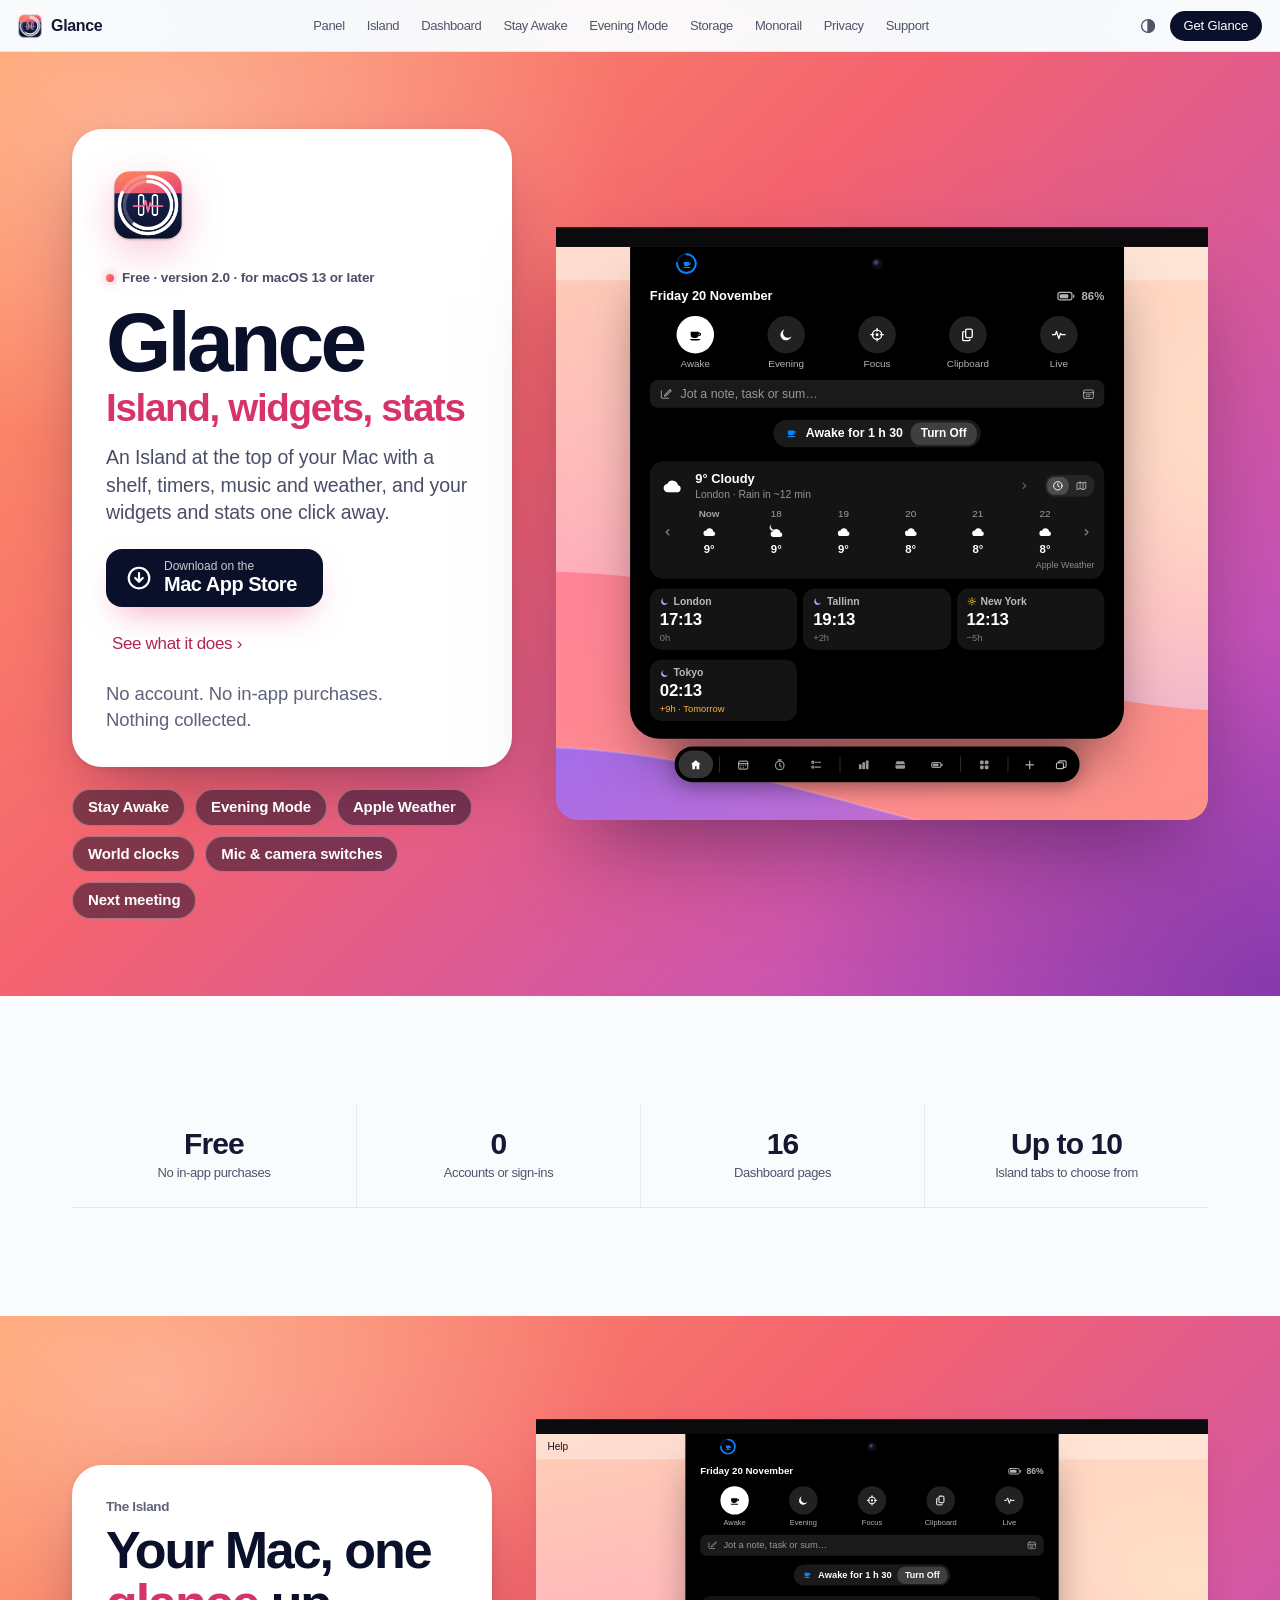
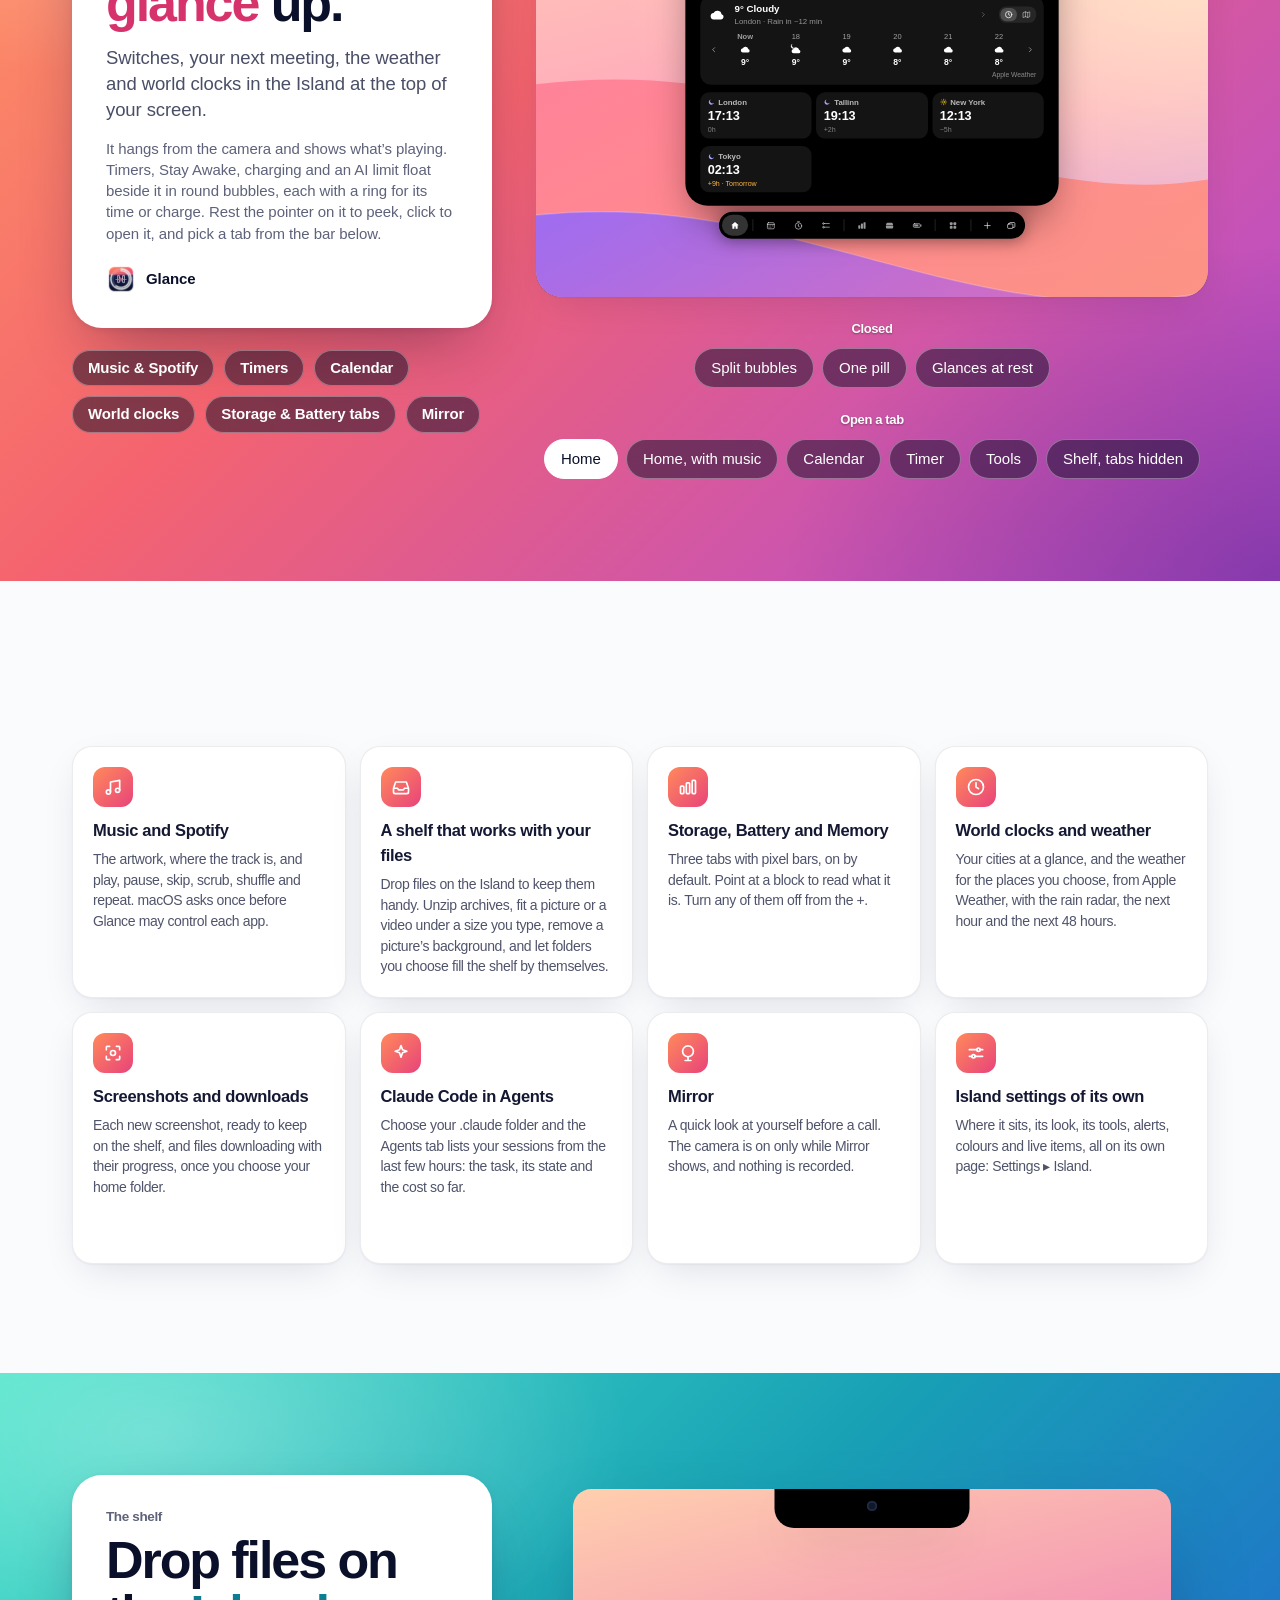
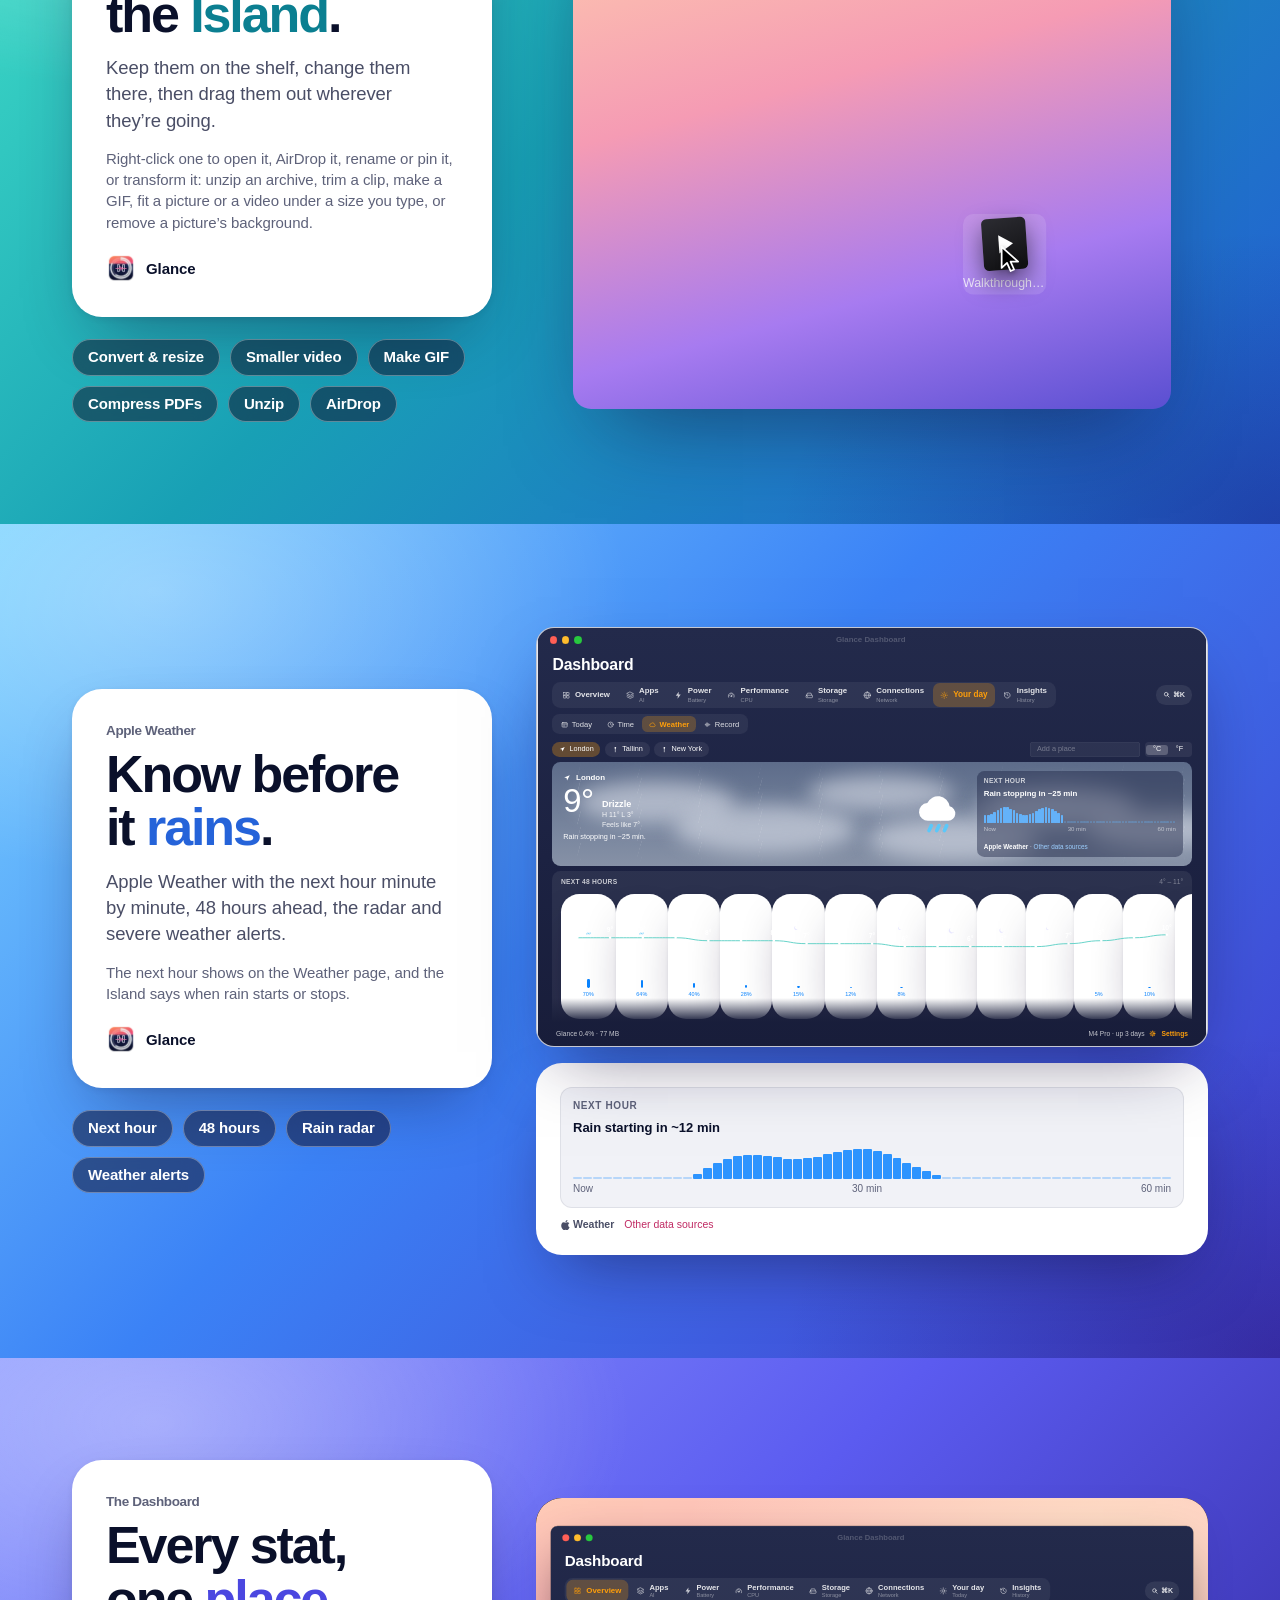
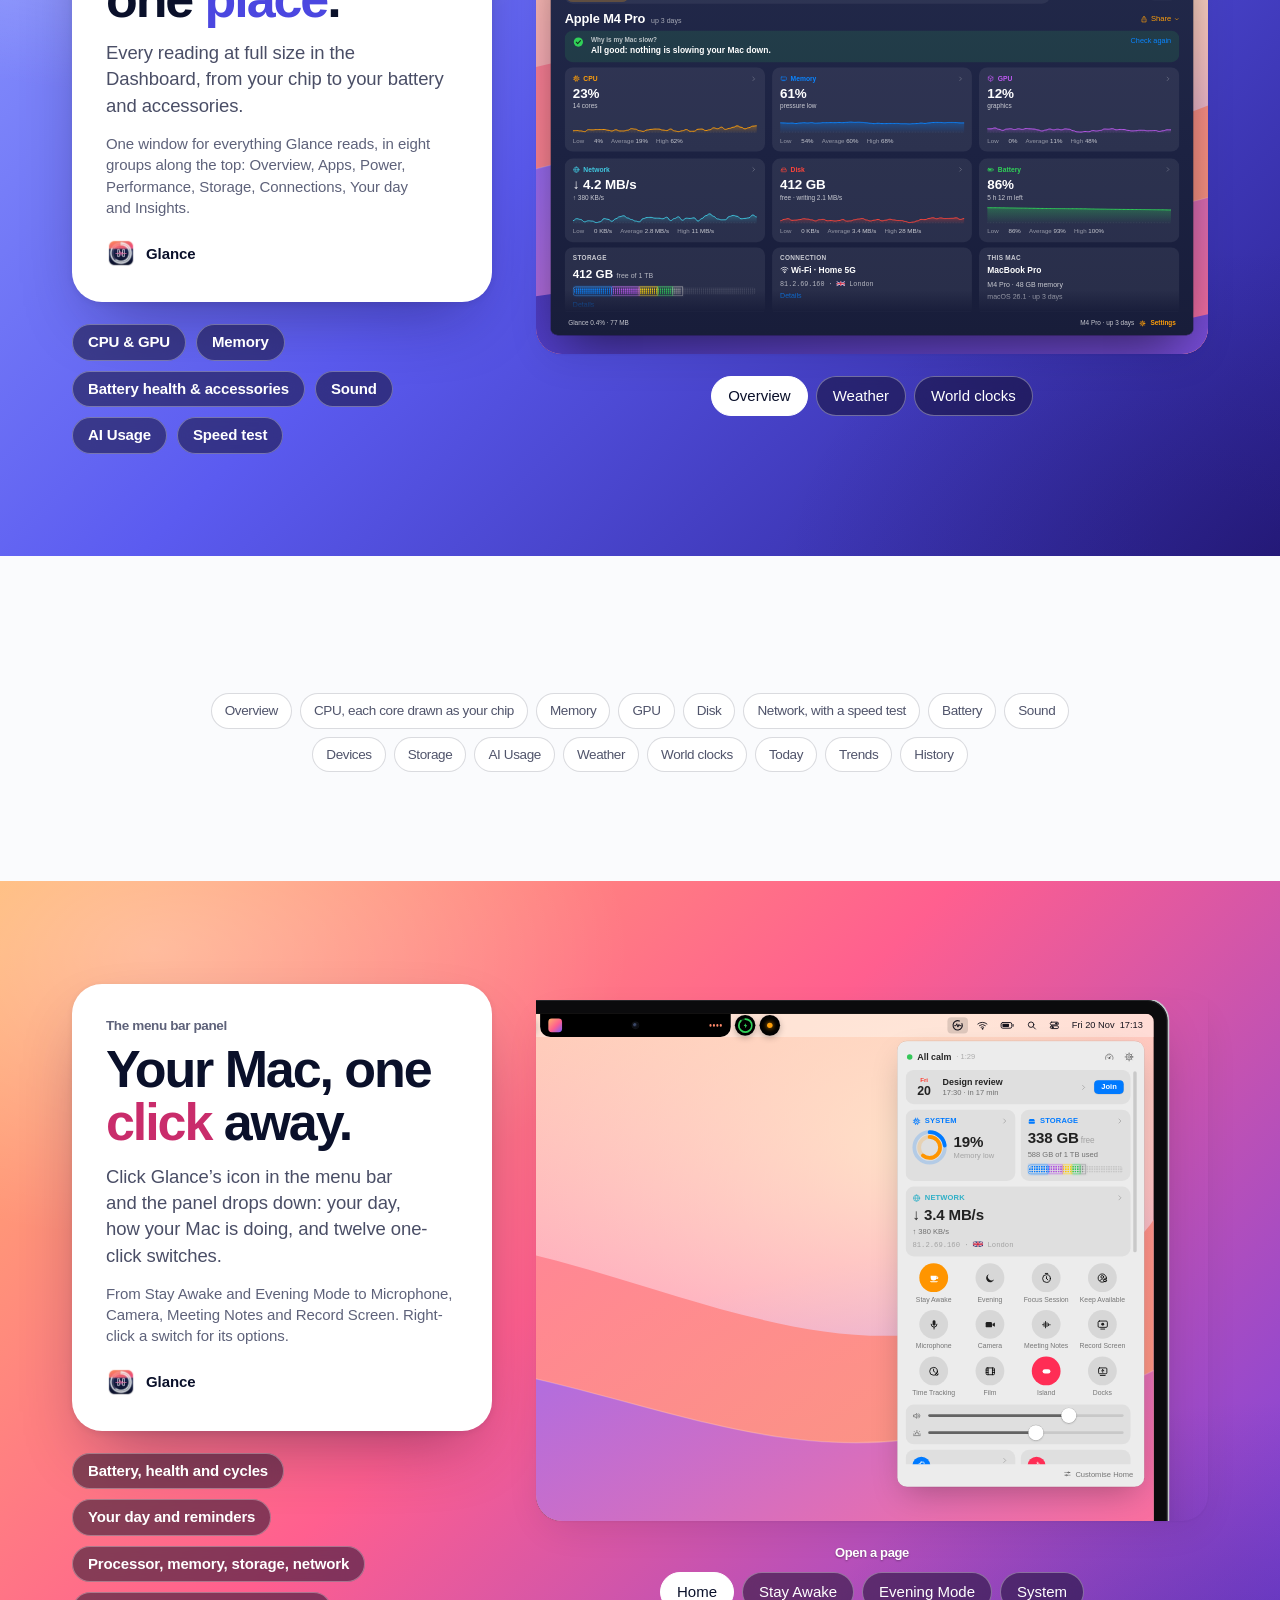
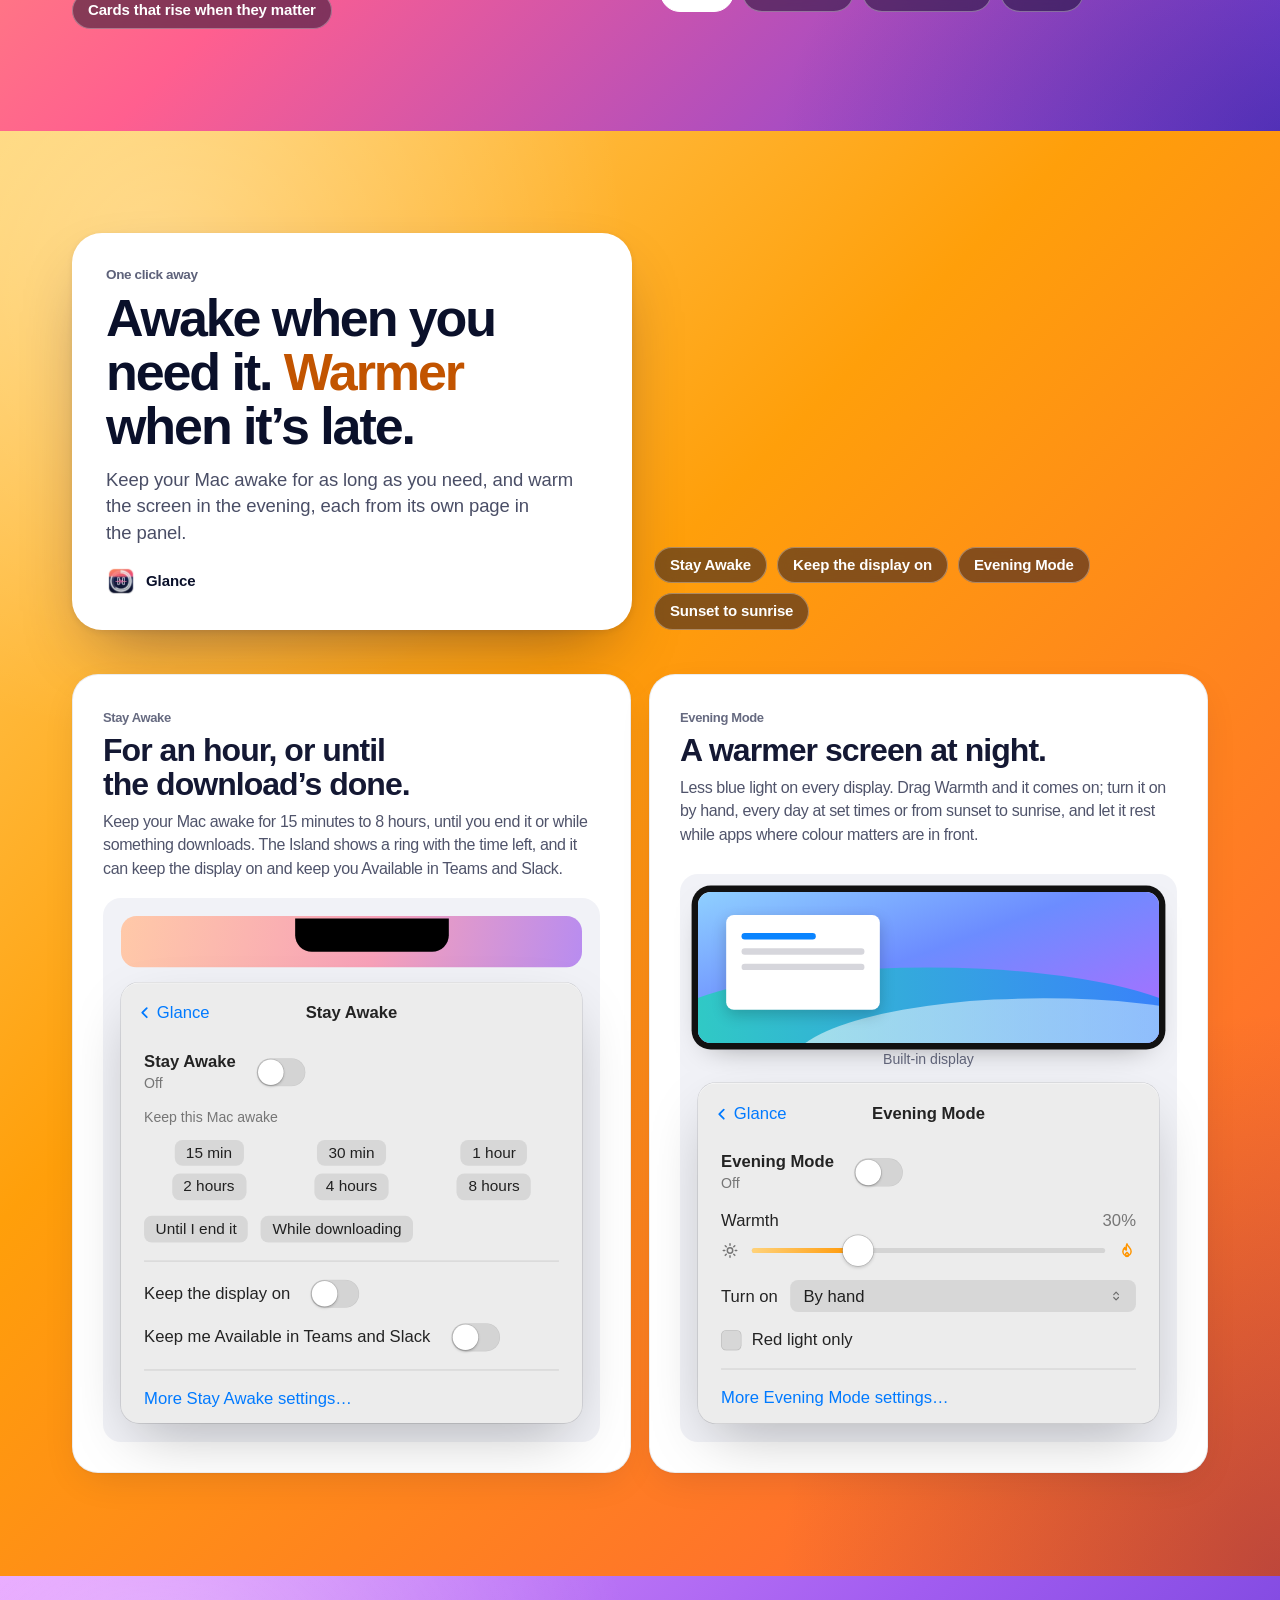
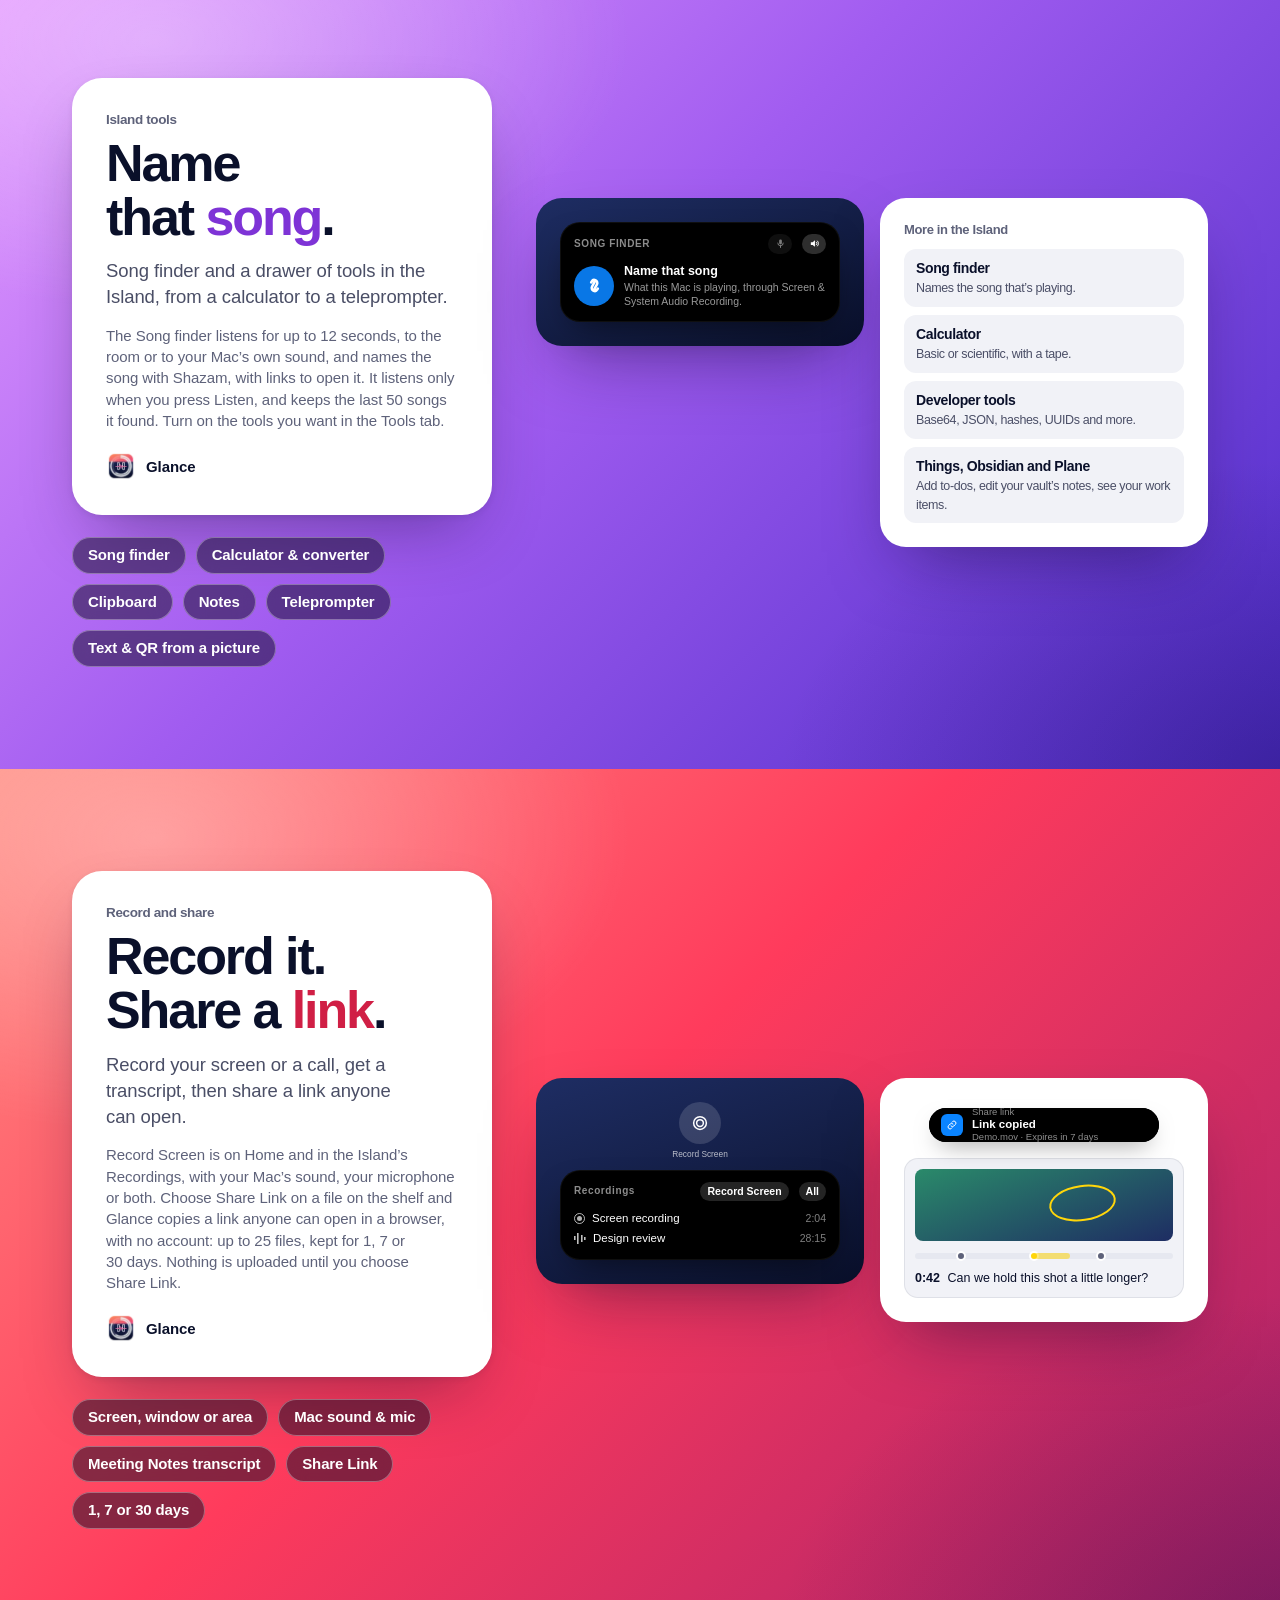
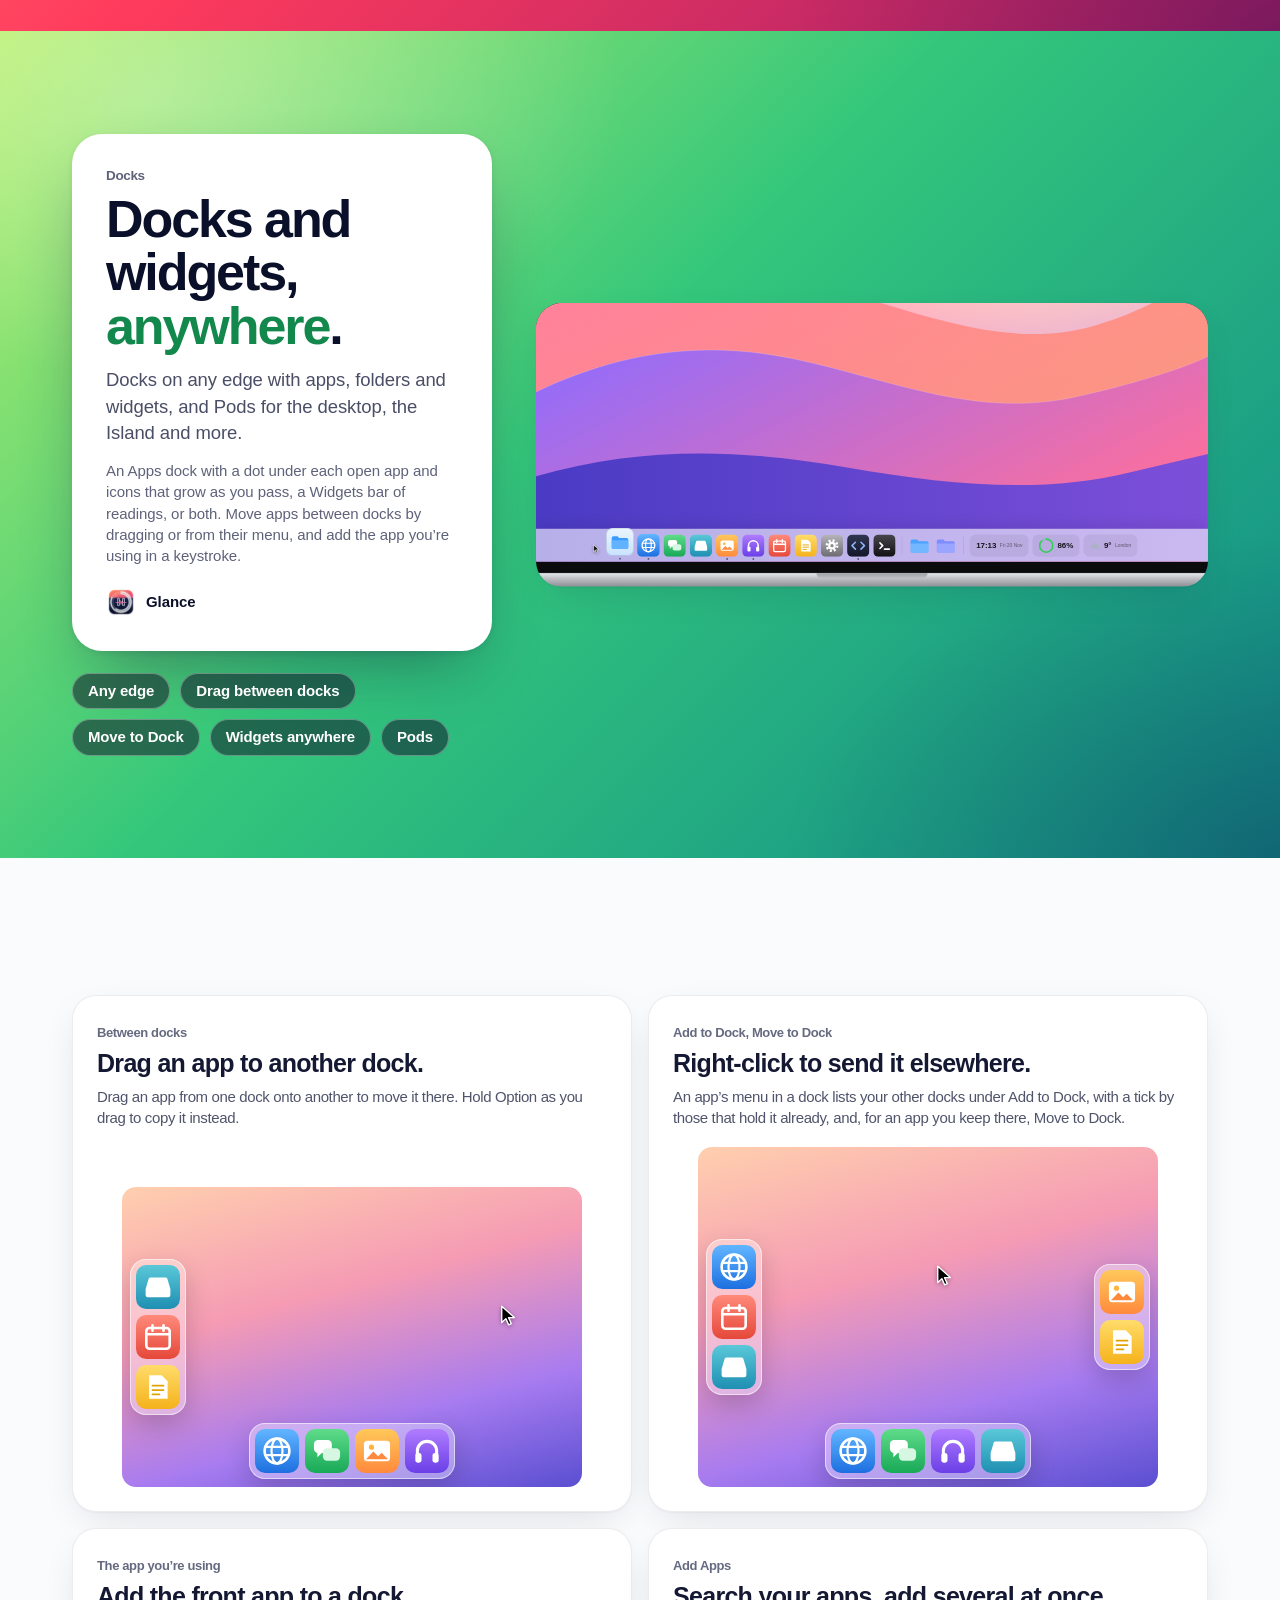
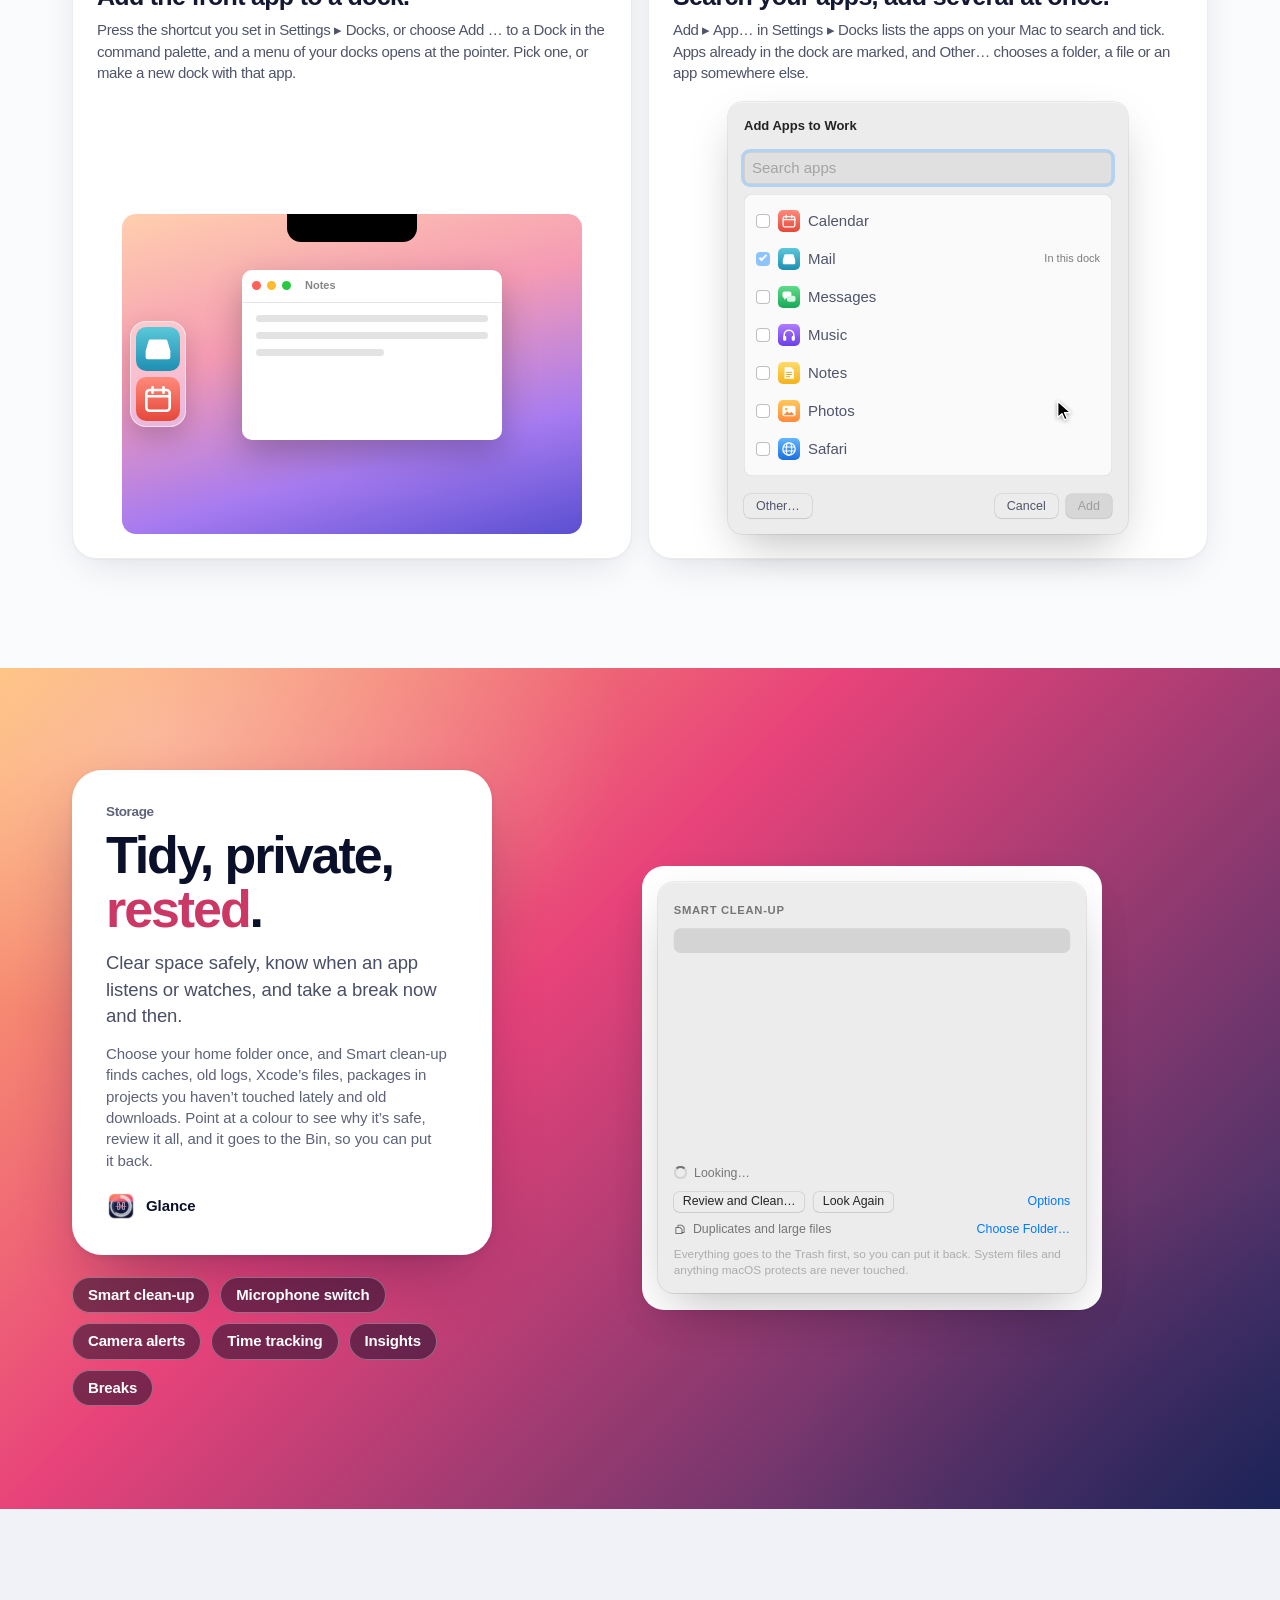
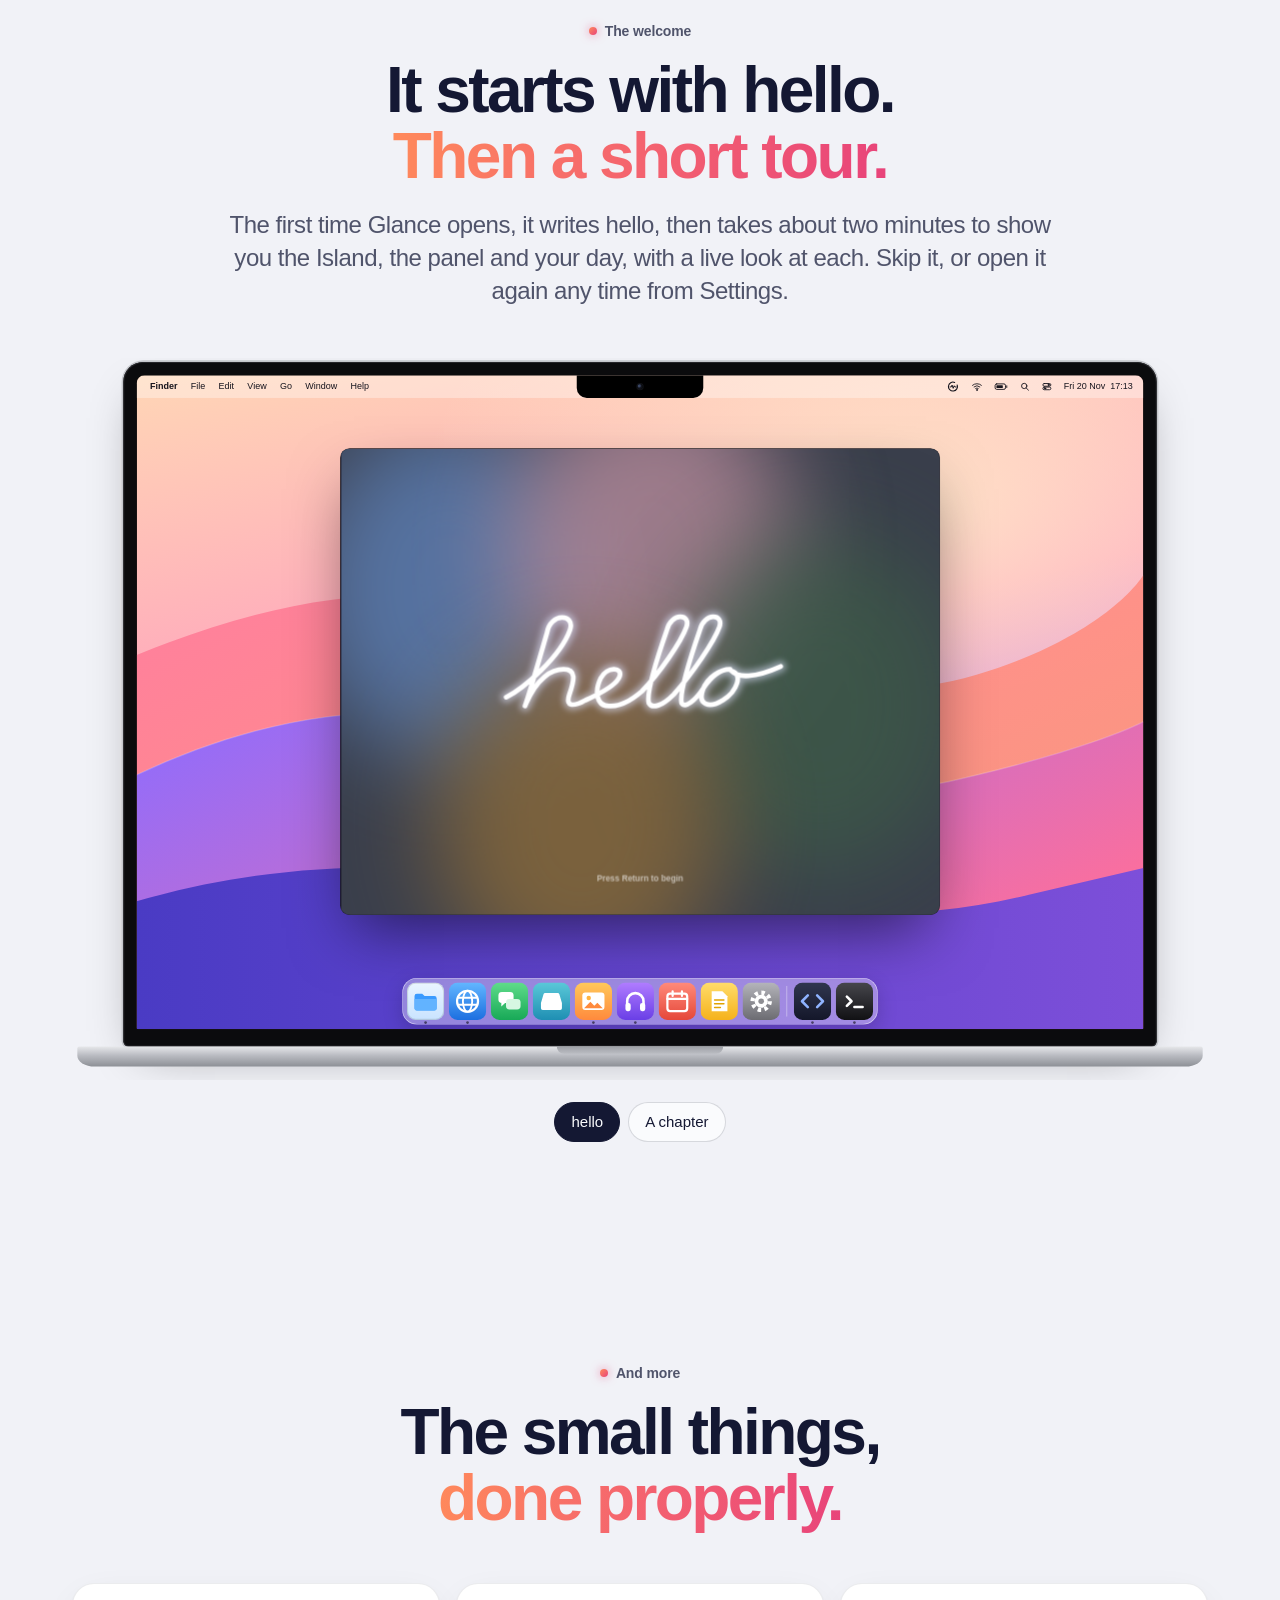
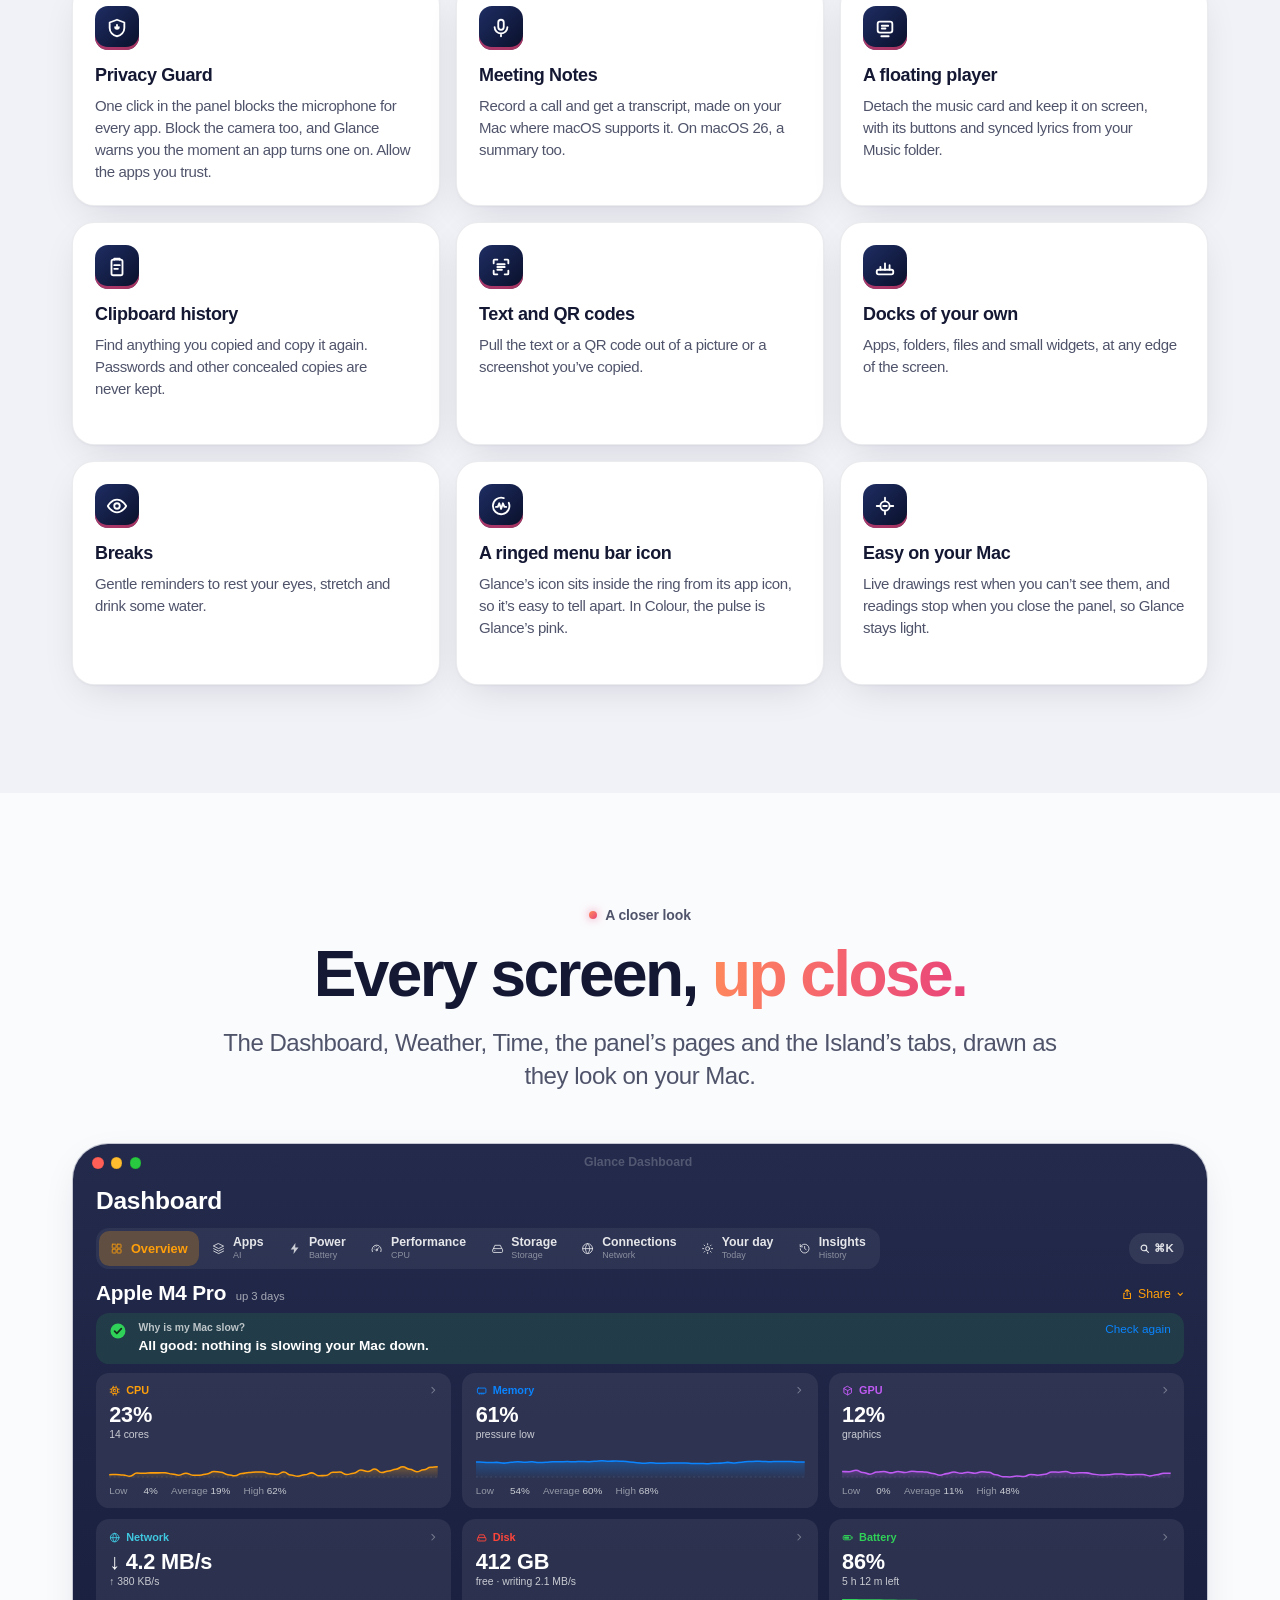
==== commit 8636196c: "Home page in the App Store screenshots' look (ui/stage.css) - Hero: the coral-to-violet stage with t" ====
--- a/index.html
+++ b/index.html
@@ -40,6 +40,7 @@
 <link rel="stylesheet" href="/ui/home.css">
 <link rel="stylesheet" href="/ui/mocks.css" media="print" onload="this.media='all'">
 <link rel="stylesheet" href="/ui/mac.css">
+<link rel="stylesheet" href="/ui/stage.css">
 <link rel="stylesheet" href="/ui/tiles.css" media="print" onload="this.media='all'">
 <link rel="stylesheet" href="/ui/live.css" media="print" onload="this.media='all'">
 <script src="/ui/home.js" defer></script>
@@ -74,20 +75,28 @@
 
 <main id="main">
 
-<!-- 1 · Hero -->
-<section class="hero">
-  <div class="wrap">
-    <img class="hero-icon" src="/assets/icon-312.webp" alt="The Glance icon: white rings and a pink pulse on navy" width="156" height="156" fetchpriority="high">
-    <span class="eyebrow"><i></i>Free · version 2.0 · for macOS 13 or later</span>
-    <h1 class="display">Glance <span class="by light-text">Island, widgets, stats</span></h1>
-    <p class="lede">An Island at the top of your Mac with a shelf, timers, music and weather, and your widgets and stats one click away.</p>
-    <div class="ctas">
+<!-- 1 · Hero: the App Store look (ui/stage.css) -->
+<section class="stg stg-hero" data-g="coral">
+  <div class="wrap stg-grid">
+    <div class="stg-l">
+      <div class="hc"><img class="hero-icon" src="/assets/icon-312.webp" alt="The Glance icon: white rings and a pink pulse on navy" width="84" height="84" fetchpriority="high">
+        <span class="eyebrow"><i></i>Free · version 2.0 · for macOS 13 or later</span>
+        <h1 class="display">Glance <span class="by">Island, widgets, stats</span></h1>
+        <p class="lede">An Island at the top of your Mac with a shelf, timers, music and weather, and your widgets and stats one click away.</p>
+        <div class="ctas">
       <a class="store" data-appstore href="https://apps.apple.com/app/id6832553480" aria-label="Download Glance on the Mac App Store"><svg viewBox="0 0 24 24" fill="none" stroke="currentColor" stroke-width="2" stroke-linecap="round" stroke-linejoin="round" aria-hidden="true"><circle cx="12" cy="12" r="9.5"/><path d="M12 7.5v8m0 0-3.5-3.5M12 15.5l3.5-3.5"/></svg><span><small>Download on the</small><b>Mac App Store</b></span></a>
       <a class="btn text" href="#panel">See what it does ›</a>
     </div>
-    <p class="release">No account. No in-app purchases. Nothing collected.</p>
-  </div>
-  <figure class="mac-fig hero-mac rv"><div class="mac-stage" role="img" aria-label="A drawn MacBook with a warm wallpaper. At the top, the Island hangs from the camera: closed, it shows what’s playing, with round bubbles either side for Stay Awake, a tea timer, charging and the microphone light. Then it opens on Home with its tab bar floating below: the date and battery, quick switches, a line to jot a note, Stay Awake for 1 hour 30, the weather in London and world clocks. Then it opens on Tools, a grid of illustrated icons." data-mac="hero"></div></figure>
+        <p class="release">No account. No in-app purchases. Nothing collected.</p>
+      </div>
+      <ul class="chips" aria-label="Highlights"><li>Stay Awake</li><li>Evening Mode</li><li>Apple Weather</li><li>World clocks</li><li>Mic &amp; camera switches</li><li>Next meeting</li></ul>
+    </div>
+    <div class="stg-r">
+      <figure class="mac-fig hero-mac"><div class="mac-stage" role="img" aria-label="A drawn MacBook with a warm wallpaper. At the top, the Island hangs from the camera: closed, it shows what’s playing, with round bubbles either side for Stay Awake, a tea timer, charging and the microphone light. Then it opens on Home with its tab bar floating below: the date and battery, quick switches, a line to jot a note, Stay Awake for 1 hour 30, the weather in London and world clocks. Then it opens on Tools, a grid of illustrated icons." data-mac="hero"></div></figure>
+    </div>
+  </div>
+</section>
+<section class="s facts-s" aria-label="Glance in numbers">
   <div class="wrap">
     <div class="facts rv">
       <div><b>Free</b><span>No in-app purchases</span></div>
@@ -98,45 +107,26 @@
   </div>
 </section>
 
-<!-- 2 · Menu bar panel -->
-<section class="s stage" id="panel">
-  <div class="wrap">
-    <div class="head center rv">
-      <span class="eyebrow"><i></i>The menu bar panel</span>
-      <h2 class="h2">Your Mac, <span class="light-text">one click away.</span></h2>
-      <p class="lede">Click Glance’s icon in the menu bar and the panel drops down: your day, how your Mac is doing, and twelve one-click switches, from Stay Awake and Evening Mode to Microphone, Camera, Meeting Notes and Record Screen. Right-click a switch for its options.</p>
-    </div>
-    <figure class="mac-fig rv"><div class="mac-stage" role="img" aria-label="A drawn MacBook with Glance’s panel open below its menu bar icon. The panel shows All calm, today’s next meeting with a Join button, cards for System, Storage and Network, and twelve round switches in four columns: Stay Awake (on), Evening, Focus Session, Keep Available, Microphone, Camera, Meeting Notes, Record Screen, Time Tracking, Film, Island (on) and Docks, then volume and brightness." data-mac="panel"></div></figure>
-    <p class="mac-btns-label">Open a page</p>
-    <div class="mac-btns" role="group" aria-label="Show a page of the panel">
-      <button type="button" data-mac-btn="panel:home" aria-pressed="true">Home</button>
-      <button type="button" data-mac-btn="panel:awake" aria-pressed="false">Stay Awake</button>
-      <button type="button" data-mac-btn="panel:evening" aria-pressed="false">Evening Mode</button>
-      <button type="button" data-mac-btn="panel:system" aria-pressed="false">System</button>
-    </div>
-    <ul class="gx-chips sg center-chips">
-      <li><svg viewBox="0 0 28 24" fill="none" stroke="currentColor" stroke-width="2" aria-hidden="true"><rect x="2" y="6" width="21" height="12" rx="3.5"/><rect x="4.5" y="8.5" width="12" height="7" rx="1.4" fill="currentColor" stroke="none"/><path d="M25 10.5v3" stroke-linecap="round"/></svg>Battery, health and cycles</li>
-      <li><svg viewBox="0 0 24 24" fill="none" stroke="currentColor" stroke-width="2" stroke-linecap="round" aria-hidden="true"><rect x="3.5" y="5" width="17" height="15" rx="3"/><path d="M3.5 10h17M8 3v4M16 3v4"/></svg>Your day and reminders</li>
-      <li><svg viewBox="0 0 24 24" fill="none" stroke="currentColor" stroke-width="2" stroke-linecap="round" aria-hidden="true"><path d="M4 18V12M9 18V6M14 18v-8M19 18V9"/></svg>Processor, memory, storage, network</li>
-      <li><svg viewBox="0 0 24 24" fill="none" stroke="currentColor" stroke-width="2" stroke-linecap="round" stroke-linejoin="round" aria-hidden="true"><path d="M12 19V5m0 0-5 5m5-5 5 5"/></svg>Cards that rise when they matter</li>
-    </ul>
-  </div>
-</section>
-
 <!-- 3 · The Island -->
-<section class="s stage" id="island" style="padding-top:0">
-  <div class="wrap">
-    <div class="head center rv"><span class="eyebrow"><i></i>The Island</span><h2 class="h2">What’s happening now, <span class="light-text">at the top of your screen.</span></h2>
-      <p class="lede">The Island hangs from the camera and shows what’s playing. Timers, Stay Awake, charging and an AI limit float beside it in round bubbles, each with a ring for its time or charge. With nothing going on, it can show small glances either side of the camera, such as the time and the battery. Rest the pointer on it to peek, click to open it, and pick a tab from the bar below.</p></div>
-    <figure class="mac-fig rv"><div class="mac-stage" role="img" aria-label="A drawn MacBook with the Island at the top of the screen. Closed, it shows what’s playing in the pill, with bubbles either side: rings for Stay Awake and a tea timer on the left, a charging ring and the microphone light on the right. Open, it grows into a black card with its tab bar floating below: Home, Calendar, Timer, Tasks, Insights, Storage, Battery and Tools. With the tabs hidden, a single shelf button with the number of files takes their place." data-mac="island"></div></figure>
-    <p class="mac-btns-label">Closed</p>
-    <div class="mac-btns" role="group" aria-label="Show the closed Island">
+<section class="stg" data-g="coral" id="island" aria-labelledby="island-h">
+  <div class="wrap stg-grid">
+    <div class="stg-l rv">
+      <div class="hc"><span class="k">The Island</span><h2 class="h2" id="island-h">Your Mac, one <span class="acc">glance</span> up.</h2>
+        <p>Switches, your next meeting, the weather and world clocks in the Island at the top of your screen.</p>
+        <p class="more">It hangs from the camera and shows what’s playing. Timers, Stay Awake, charging and an AI limit float beside it in round bubbles, each with a ring for its time or charge. Rest the pointer on it to peek, click to open it, and pick a tab from the bar below.</p>
+        <p class="app"><img src="/assets/icon-64.webp" alt="" width="30" height="30" loading="lazy">Glance</p></div>
+      <ul class="chips" aria-label="Highlights"><li>Music &amp; Spotify</li><li>Timers</li><li>Calendar</li><li>World clocks</li><li>Storage &amp; Battery tabs</li><li>Mirror</li></ul>
+    </div>
+    <div class="stg-r rv">
+      <figure class="mac-fig"><div class="mac-stage" role="img" aria-label="A drawn MacBook with the Island at the top of the screen. Closed, it shows what’s playing in the pill, with bubbles either side: rings for Stay Awake and a tea timer on the left, a charging ring and the microphone light on the right. Open, it grows into a black card with its tab bar floating below: Home, Calendar, Timer, Tasks, Insights, Storage, Battery and Tools. With the tabs hidden, a single shelf button with the number of files takes their place." data-mac="island"></div></figure>
+      <p class="mac-btns-label">Closed</p>
+      <div class="mac-btns" role="group" aria-label="Show the closed Island">
       <button type="button" data-mac-btn="island:split" aria-pressed="true">Split bubbles</button>
       <button type="button" data-mac-btn="island:pill" aria-pressed="false">One pill</button>
       <button type="button" data-mac-btn="island:glances" aria-pressed="false">Glances at rest</button>
     </div>
-    <p class="mac-btns-label">Open a tab</p>
-    <div class="mac-btns" role="group" aria-label="Open the Island on a tab">
+      <p class="mac-btns-label">Open a tab</p>
+      <div class="mac-btns" role="group" aria-label="Open the Island on a tab">
       <button type="button" data-mac-btn="island:home" aria-pressed="false">Home</button>
       <button type="button" data-mac-btn="island:music" aria-pressed="false">Home, with music</button>
       <button type="button" data-mac-btn="island:calendar" aria-pressed="false">Calendar</button>
@@ -144,6 +134,11 @@
       <button type="button" data-mac-btn="island:tools" aria-pressed="false">Tools</button>
       <button type="button" data-mac-btn="island:shelf" aria-pressed="false">Shelf, tabs hidden</button>
     </div>
+    </div>
+  </div>
+</section>
+<section class="s" aria-label="More in the Island">
+  <div class="wrap">
     <div class="gx-new sg">
       <div><i><svg viewBox="0 0 24 24" fill="none" stroke="currentColor" stroke-width="2" stroke-linecap="round" stroke-linejoin="round" aria-hidden="true"><path d="M9 18V6l11-2v12"/><circle cx="6.5" cy="18" r="2.5"/><circle cx="17.5" cy="16" r="2.5"/></svg></i><b>Music and Spotify</b><p>The artwork, where the track is, and play, pause, skip, scrub, shuffle and repeat. macOS asks once before Glance may control each app.</p></div>
       <div><i><svg viewBox="0 0 24 24" fill="none" stroke="currentColor" stroke-width="2" stroke-linecap="round" stroke-linejoin="round" aria-hidden="true"><path d="M3 13.5 5.6 6h12.8l2.6 7.5V18a2 2 0 0 1-2 2H5a2 2 0 0 1-2-2zM3 13.5h5l1 2h6l1-2h5"/></svg></i><b>A shelf that works with your files</b><p>Drop files on the Island to keep them handy. Unzip archives, fit a picture or a video under a size you type, remove a picture’s background, and let folders you choose fill the shelf by themselves.</p></div>
@@ -157,28 +152,103 @@
   </div>
 </section>
 
+<!-- 6b · The shelf, Apple Weather, Island tools and the Song finder, the screen recorder and share links: drawn as the app draws them, each playing what it does (ui/live.js, ui/tiles.js) -->
+<section class="stg" data-g="teal" id="shelf" aria-labelledby="shelf-h">
+  <div class="wrap stg-grid">
+    <div class="stg-l rv">
+      <div class="hc"><span class="k">The shelf</span><h2 class="h2" id="shelf-h">Drop files on the <span class="acc">Island</span>.</h2>
+        <p>Keep them on the shelf, change them there, then drag them out wherever they’re going.</p>
+        <p class="more">Right-click one to open it, AirDrop it, rename or pin it, or transform it: unzip an archive, trim a clip, make a GIF, fit a picture or a video under a size you type, or remove a picture’s background.</p>
+        <p class="app"><img src="/assets/icon-64.webp" alt="" width="30" height="30" loading="lazy">Glance</p></div>
+      <ul class="chips" aria-label="Highlights"><li>Convert &amp; resize</li><li>Smaller video</li><li>Make GIF</li><li>Compress PDFs</li><li>Unzip</li><li>AirDrop</li></ul>
+    </div>
+    <div class="stg-r rv">
+      <div><figure class="glv-fig" role="img" aria-label="A file, Walkthrough.mov, is dragged up to the Island, which opens with a dashed drop area: Drop files to keep them on the shelf, then Let go to keep it here. Dropped, it joins Photos.zip and Logo.png on the shelf, with Share, AirDrop and Clear. Right-clicking it opens its menu, and Transform shows Trim clip, Make GIF, Smaller MP4, Fit to size…, Audio to M4A and Zip."><div data-glive="shelf"></div></figure></div>
+    </div>
+  </div>
+</section>
+<section class="stg" data-g="sky" id="weather" aria-labelledby="weather-h">
+  <div class="wrap stg-grid">
+    <div class="stg-l rv">
+      <div class="hc"><span class="k">Apple Weather</span><h2 class="h2" id="weather-h">Know before it <span class="acc">rains</span>.</h2>
+        <p>Apple Weather with the next hour minute by minute, 48 hours ahead, the radar and severe weather alerts.</p>
+        <p class="more">The next hour shows on the Weather page, and the Island says when rain starts or stops.</p>
+        <p class="app"><img src="/assets/icon-64.webp" alt="" width="30" height="30" loading="lazy">Glance</p></div>
+      <ul class="chips" aria-label="Highlights"><li>Next hour</li><li>48 hours</li><li>Rain radar</li><li>Weather alerts</li></ul>
+    </div>
+    <div class="stg-r rv">
+      <div class="mkg-f stg-wx" role="img" aria-label="The Weather page, under Your day: London at 9° and drizzle under a moving sky, the next 48 hours with temperatures and the chance of rain, and the rain radar." style="aspect-ratio:16/10"><div class="mk-stage" data-mock="weather"></div></div>
+      <div class="stg-panel"><div class="t9 t9-rain" data-t9="rain" aria-hidden="true">
+          <div class="t9-dc"><small class="t9-cap">NEXT HOUR</small><b>Rain starting in ~12 min</b>
+            <div class="t9-bars"></div>
+            <p class="t9-ax"><span>Now</span><span>30 min</span><span>60 min</span></p></div>
+          <p class="t9-credit"><b><svg viewBox="0 0 24 24"><path d="M16.4 12.6c0-2.6 2.1-3.8 2.2-3.9a4.8 4.8 0 0 0-3.8-2c-1.6-.2-3.1.9-3.9.9s-2-.9-3.4-.9a5 5 0 0 0-4.2 2.6c-1.8 3.1-.5 7.7 1.3 10.2.9 1.2 1.9 2.6 3.2 2.6s1.8-.8 3.3-.8 2 .8 3.4.8 2.2-1.3 3.1-2.5a10.5 10.5 0 0 0 1.4-2.9 4.4 4.4 0 0 1-2.6-4.1zM13.9 5a4.4 4.4 0 0 0 1-3.2 4.6 4.6 0 0 0-3 1.5 4.2 4.2 0 0 0-1 3.1 3.8 3.8 0 0 0 3-1.4z"/></svg>Weather</b><span>Other data sources</span></p>
+        </div></div>
+    </div>
+  </div>
+</section>
 <!-- 4 · Dashboard -->
-<section class="s" id="dashboard">
-  <div class="wrap">
-    <div class="head center rv"><span class="eyebrow"><i></i>The Dashboard</span><h2 class="h2">Every reading, <span class="light-text">at full size.</span></h2>
-      <p class="lede">One window for everything Glance reads, in eight groups along the top: Overview, Apps, Power, Performance, Storage, Connections, Your day and Insights.</p></div>
-    <figure class="mac-fig rv"><div class="mac-stage" role="img" aria-label="A drawn MacBook with Glance’s Dashboard open as a window on the desktop: its Overview answers “Why is my Mac slow?” with all good, above tiles for CPU, memory, GPU, network, disk and battery with their charts, then storage, the connection and this Mac." data-mac="dash"></div></figure>
-    <div class="mac-btns" role="group" aria-label="Show a page of the Dashboard">
+<section class="stg" data-g="indigo" id="dashboard" aria-labelledby="dashboard-h">
+  <div class="wrap stg-grid">
+    <div class="stg-l rv">
+      <div class="hc"><span class="k">The Dashboard</span><h2 class="h2" id="dashboard-h">Every stat, one <span class="acc">place</span>.</h2>
+        <p>Every reading at full size in the Dashboard, from your chip to your battery and accessories.</p>
+        <p class="more">One window for everything Glance reads, in eight groups along the top: Overview, Apps, Power, Performance, Storage, Connections, Your day and Insights.</p>
+        <p class="app"><img src="/assets/icon-64.webp" alt="" width="30" height="30" loading="lazy">Glance</p></div>
+      <ul class="chips" aria-label="Highlights"><li>CPU &amp; GPU</li><li>Memory</li><li>Battery health &amp; accessories</li><li>Sound</li><li>AI Usage</li><li>Speed test</li></ul>
+    </div>
+    <div class="stg-r rv">
+      <figure class="mac-fig"><div class="mac-stage" role="img" aria-label="A drawn MacBook with Glance’s Dashboard open as a window on the desktop: its Overview answers “Why is my Mac slow?” with all good, above tiles for CPU, memory, GPU, network, disk and battery with their charts, then storage, the connection and this Mac." data-mac="dash"></div></figure>
+      <div class="mac-btns" role="group" aria-label="Show a page of the Dashboard">
       <button type="button" data-mac-btn="dash:overview" aria-pressed="true">Overview</button>
       <button type="button" data-mac-btn="dash:weather" aria-pressed="false">Weather</button>
       <button type="button" data-mac-btn="dash:time" aria-pressed="false">World clocks</button>
     </div>
+    </div>
+  </div>
+</section>
+<section class="s" aria-label="Every Dashboard page">
+  <div class="wrap">
     <ul class="gx-pages sg" aria-label="Every Dashboard page">
       <li>Overview</li><li>CPU, each core drawn as your chip</li><li>Memory</li><li>GPU</li><li>Disk</li><li>Network, with a speed test</li><li>Battery</li><li>Sound</li><li>Devices</li><li>Storage</li><li>AI Usage</li><li>Weather</li><li>World clocks</li><li>Today</li><li>Trends</li><li>History</li>
     </ul>
   </div>
 </section>
 
+<!-- 2 · Menu bar panel -->
+<section class="stg" data-g="sunset" id="panel" aria-labelledby="panel-h">
+  <div class="wrap stg-grid">
+    <div class="stg-l rv">
+      <div class="hc"><span class="k">The menu bar panel</span><h2 class="h2" id="panel-h">Your Mac, one <span class="acc">click</span> away.</h2>
+        <p>Click Glance’s icon in the menu bar and the panel drops down: your day, how your Mac is doing, and twelve one-click switches.</p>
+        <p class="more">From Stay Awake and Evening Mode to Microphone, Camera, Meeting Notes and Record Screen. Right-click a switch for its options.</p>
+        <p class="app"><img src="/assets/icon-64.webp" alt="" width="30" height="30" loading="lazy">Glance</p></div>
+      <ul class="chips" aria-label="Highlights"><li>Battery, health and cycles</li><li>Your day and reminders</li><li>Processor, memory, storage, network</li><li>Cards that rise when they matter</li></ul>
+    </div>
+    <div class="stg-r rv">
+      <figure class="mac-fig"><div class="mac-stage" role="img" aria-label="A drawn MacBook with Glance’s panel open below its menu bar icon. The panel shows All calm, today’s next meeting with a Join button, cards for System, Storage and Network, and twelve round switches in four columns: Stay Awake (on), Evening, Focus Session, Keep Available, Microphone, Camera, Meeting Notes, Record Screen, Time Tracking, Film, Island (on) and Docks, then volume and brightness." data-mac="panel"></div></figure>
+      <p class="mac-btns-label">Open a page</p>
+      <div class="mac-btns" role="group" aria-label="Show a page of the panel">
+      <button type="button" data-mac-btn="panel:home" aria-pressed="true">Home</button>
+      <button type="button" data-mac-btn="panel:awake" aria-pressed="false">Stay Awake</button>
+      <button type="button" data-mac-btn="panel:evening" aria-pressed="false">Evening Mode</button>
+      <button type="button" data-mac-btn="panel:system" aria-pressed="false">System</button>
+    </div>
+    </div>
+  </div>
+</section>
+
 <!-- 5 · Stay Awake and Evening Mode -->
-<section class="s" style="background:var(--bg2)">
-  <div class="wrap">
-    <div class="head center rv"><span class="eyebrow"><i></i>One click away</span><h2 class="h2">Awake when you need it. <span class="light-text">Warmer when it’s late.</span></h2></div>
-    <div class="gx-pair">
+<section class="stg" data-g="orange" id="day" aria-labelledby="day-h">
+  <div class="wrap stg-grid stack">
+    <div class="stg-l rv">
+      <div class="hc"><span class="k">One click away</span><h2 class="h2" id="day-h">Awake when you need it. <span class="acc">Warmer</span> when it’s late.</h2>
+        <p>Keep your Mac awake for as long as you need, and warm the screen in the evening, each from its own page in the panel.</p>
+        <p class="app"><img src="/assets/icon-64.webp" alt="" width="30" height="30" loading="lazy">Glance</p></div>
+      <ul class="chips" aria-label="Highlights"><li>Stay Awake</li><li>Keep the display on</li><li>Evening Mode</li><li>Sunset to sunrise</li></ul>
+    </div>
+    <div class="stg-r rv">
+      <div class="gx-pair">
       <div class="gx-card rv" id="awake">
         <div><span class="k">Stay Awake</span><h3>For an hour, or until the download’s done.</h3>
           <p class="desc">Keep your Mac awake for 15 minutes to 8 hours, until you end it or while something downloads. The Island shows a ring with the time left, and it can keep the display on and keep you Available in Teams and Slack.</p></div>
@@ -190,62 +260,47 @@
         <figure class="glv-fig" role="img" aria-label="Glance’s Evening Mode page: the pointer drags Warmth from 30% to 60%, which turns Evening Mode on now, until you turn it off, and the display above warms; then Turn on is changed from By hand to Sunset to sunrise."><div data-glive="evening"></div></figure>
       </div>
     </div>
-  </div>
-</section>
-
-<!-- 6 · Storage -->
-<section class="s" id="storage">
-  <div class="wrap duo">
-    <div class="rv">
-      <span class="eyebrow"><i></i>Storage</span>
-      <h2 class="h2">Find the space. <span class="light-text">Clear it safely.</span></h2>
-      <p class="lede">Choose your home folder once, and Glance’s Smart clean-up finds caches, old logs, Xcode’s files, packages in projects you haven’t touched lately and old downloads. Point at a colour to see why it’s safe, review it all, and it goes to the Bin, so you can put it back.</p>
-      <ul class="gx-chips sg">
-        <li><svg viewBox="0 0 24 24" fill="none" stroke="currentColor" stroke-width="2" stroke-linecap="round" stroke-linejoin="round" aria-hidden="true"><path d="M3 7h6l2 2h10v10H3z"/></svg>Your home folder, chosen once</li>
-        <li><svg viewBox="0 0 24 24" fill="none" stroke="currentColor" stroke-width="2" stroke-linecap="round" stroke-linejoin="round" aria-hidden="true"><path d="M4 7h16M7 7v12h10V7M10 7V4h4v3"/></svg>Always to the Bin</li>
-      </ul>
-    </div>
-    <figure class="glv-fig stor-live rv" role="img" aria-label="Glance’s Smart clean-up card: Looking…, then a bar of what can be cleared draws in, 15.8 GB to get back: App caches, Xcode build files, Old downloads, Package manager caches and Old logs, each with its size. Pointing at Xcode build files explains why it’s safe to clear, then Review and Clean… is clicked."><div data-glive="clean"></div></figure>
-  </div>
-</section>
-
-<!-- 6b · Song finder, Apple Weather, the screen recorder and recordings, share links and Island tools: drawn as the app draws them, each playing what it does (ui/tiles.js) -->
-<section class="s" id="new" aria-labelledby="new-h">
-  <div class="wrap">
-    <div class="head center rv"><span class="eyebrow"><i></i>Island tools and more</span><h2 class="h2" id="new-h">Keep a file. Name a song. <span class="light-text">Share a link.</span></h2>
-      <p class="lede">A shelf for your files, Island tools, the forecast from Apple Weather, a screen recorder with sound and links for the files on your shelf.</p></div>
-    <div class="g9">
-      <article class="g9-t g9-wide navy rv">
-        <div><span class="k">The shelf</span><h3>Drop a file on the Island. Pick it up later.</h3>
-          <p>Drag files onto the Island and they wait on the shelf until you drag them out to wherever they’re going. Right-click one to open it, AirDrop it, rename or pin it, or transform it: unzip an archive, trim a clip, make a GIF, fit a picture or a video under a size you type, or remove a picture’s background.</p></div>
-        <figure class="glv-fig" role="img" aria-label="A file, Walkthrough.mov, is dragged up to the Island, which opens with a dashed drop area: Drop files to keep them on the shelf, then Let go to keep it here. Dropped, it joins Photos.zip and Logo.png on the shelf, with Share, AirDrop and Clear. Right-clicking it opens its menu, and Transform shows Trim clip, Make GIF, Smaller MP4, Fit to size…, Audio to M4A and Zip."><div data-glive="shelf"></div></figure>
-      </article>
-      <article class="g9-t navy rv">
-        <div><span class="k">Song finder</span><h3>Name that song.</h3>
-          <p>An Island tool that listens for up to 12 seconds, to the room or to your Mac’s own sound, and names the song with Shazam, with links to open it. It listens only when you press Listen, and keeps the last 50 songs it found.</p></div>
-        <div class="t9 t9-song" data-t9="song" aria-hidden="true">
+    </div>
+  </div>
+</section>
+
+<section class="stg" data-g="violet" id="tools" aria-labelledby="tools-h">
+  <div class="wrap stg-grid">
+    <div class="stg-l rv">
+      <div class="hc"><span class="k">Island tools</span><h2 class="h2" id="tools-h">Name that <span class="acc">song</span>.</h2>
+        <p>Song finder and a drawer of tools in the Island, from a calculator to a teleprompter.</p>
+        <p class="more">The Song finder listens for up to 12 seconds, to the room or to your Mac’s own sound, and names the song with Shazam, with links to open it. It listens only when you press Listen, and keeps the last 50 songs it found. Turn on the tools you want in the Tools tab.</p>
+        <p class="app"><img src="/assets/icon-64.webp" alt="" width="30" height="30" loading="lazy">Glance</p></div>
+      <ul class="chips" aria-label="Highlights"><li>Song finder</li><li>Calculator &amp; converter</li><li>Clipboard</li><li>Notes</li><li>Teleprompter</li><li>Text &amp; QR from a picture</li></ul>
+    </div>
+    <div class="stg-r rv">
+      <div class="stg-pair"><div class="stg-panel navy"><div class="t9 t9-song" data-t9="song" aria-hidden="true">
           <div class="t9-isl">
             <p class="t9-h"><b>SONG FINDER</b><span class="src"><svg viewBox="0 0 24 24" class="f"><rect x="9" y="3" width="6" height="11" rx="3"/><path d="M6 11a6 6 0 0 0 12 0M12 17v4" fill="none"/></svg></span><span class="src on"><svg viewBox="0 0 24 24" class="f"><path d="M4 9h4l5-4v14l-5-4H4z"/><path d="M16 9a4 4 0 0 1 0 6M18.5 6.5a7.5 7.5 0 0 1 0 11" fill="none"/></svg></span></p>
             <div class="t9-listen"><span class="t9-go"><svg class="rg" viewBox="0 0 40 40"><circle cx="20" cy="20" r="17.5" pathLength="100"/></svg><svg class="sz" viewBox="0 0 24 24"><path d="M14.3 4.2a5.4 5.4 0 0 1 2.2 7.3l-3.3 6a1.6 1.6 0 0 1-2.8-1.6l3.3-6a2.2 2.2 0 0 0-3.9-2.1l-.6 1.1a1.6 1.6 0 1 1-2.8-1.6l.6-1.1a5.4 5.4 0 0 1 7.3-2zM9.7 19.8a5.4 5.4 0 0 1-2.2-7.3l3.3-6a1.6 1.6 0 0 1 2.8 1.6l-3.3 6a2.2 2.2 0 0 0 3.9 2.1l.6-1.1a1.6 1.6 0 1 1 2.8 1.6l-.6 1.1a5.4 5.4 0 0 1-7.3 2z"/></svg><svg class="st" viewBox="0 0 24 24"><rect x="7" y="7" width="10" height="10" rx="2"/></svg></span>
               <span><b class="a">Name that song</b><b class="b">Listening</b><small class="a">What this Mac is playing, through Screen &amp; System Audio Recording.</small><small class="b">Listening to this Mac’s sound…</small></span></div>
             <div class="t9-card"><span class="art"></span><span><b>Northern Lights</b><small>The Harbour Trio</small><span class="pl"><i>Apple Music</i><i>Shazam</i><i>Spotify</i><i>Copy</i></span></span></div>
           </div>
-        </div>
-      </article>
-      <article class="g9-t rv">
-        <div><span class="k">Apple Weather</span><h3>Rain, to the minute.</h3>
-          <p>The forecast comes from Apple Weather, with the next hour minute by minute on the Weather page and the Island saying when rain starts or stops. Severe weather warnings show too.</p></div>
-        <div class="t9 t9-rain" data-t9="rain" aria-hidden="true">
-          <div class="t9-dc"><small class="t9-cap">NEXT HOUR</small><b>Rain starting in ~12 min</b>
-            <div class="t9-bars"></div>
-            <p class="t9-ax"><span>Now</span><span>30 min</span><span>60 min</span></p></div>
-          <p class="t9-credit"><b><svg viewBox="0 0 24 24"><path d="M16.4 12.6c0-2.6 2.1-3.8 2.2-3.9a4.8 4.8 0 0 0-3.8-2c-1.6-.2-3.1.9-3.9.9s-2-.9-3.4-.9a5 5 0 0 0-4.2 2.6c-1.8 3.1-.5 7.7 1.3 10.2.9 1.2 1.9 2.6 3.2 2.6s1.8-.8 3.3-.8 2 .8 3.4.8 2.2-1.3 3.1-2.5a10.5 10.5 0 0 0 1.4-2.9 4.4 4.4 0 0 1-2.6-4.1zM13.9 5a4.4 4.4 0 0 0 1-3.2 4.6 4.6 0 0 0-3 1.5 4.2 4.2 0 0 0-1 3.1 3.8 3.8 0 0 0 3-1.4z"/></svg>Weather</b><span>Other data sources</span></p>
-        </div>
-      </article>
-      <article class="g9-t navy rv">
-        <div><span class="k">Screen recorder</span><h3>Record your screen, with sound.</h3>
-          <p>Record Screen is on Home, and in the Island’s Recordings: your screen, with your Mac’s sound, your microphone or both. Pause, stop, and find every recording with your meeting recordings in one library.</p></div>
-        <div class="t9 t9-grec" data-t9="grec" aria-hidden="true">
+        </div></div><div class="stg-panel"><b class="stg-cap">More in the Island</b><ul class="g9-list">
+          <li><b>Song finder</b><span>Names the song that’s playing.</span></li>
+          <li><b>Calculator</b><span>Basic or scientific, with a tape.</span></li>
+          <li><b>Developer tools</b><span>Base64, JSON, hashes, UUIDs and more.</span></li>
+          <li><b>Things, Obsidian and Plane</b><span>Add to-dos, edit your vault’s notes, see your work items.</span></li>
+        </ul></div></div>
+    </div>
+  </div>
+</section>
+<section class="stg" data-g="red" id="record" aria-labelledby="record-h">
+  <div class="wrap stg-grid">
+    <div class="stg-l rv">
+      <div class="hc"><span class="k">Record and share</span><h2 class="h2" id="record-h">Record it. Share a <span class="acc">link</span>.</h2>
+        <p>Record your screen or a call, get a transcript, then share a link anyone can open.</p>
+        <p class="more">Record Screen is on Home and in the Island’s Recordings, with your Mac’s sound, your microphone or both. Choose Share Link on a file on the shelf and Glance copies a link anyone can open in a browser, with no account: up to 25 files, kept for 1, 7 or 30 days. Nothing is uploaded until you choose Share Link.</p>
+        <p class="app"><img src="/assets/icon-64.webp" alt="" width="30" height="30" loading="lazy">Glance</p></div>
+      <ul class="chips" aria-label="Highlights"><li>Screen, window or area</li><li>Mac sound &amp; mic</li><li>Meeting Notes transcript</li><li>Share Link</li><li>1, 7 or 30 days</li></ul>
+    </div>
+    <div class="stg-r rv">
+      <div class="stg-pair"><div class="stg-panel navy"><div class="t9 t9-grec" data-t9="grec" aria-hidden="true">
           <div class="t9-gsw"><span class="c"><svg viewBox="0 0 24 24"><circle cx="12" cy="12" r="8.5"/><circle cx="12" cy="12" r="4.5" class="f"/></svg></span><small data-gcap>Record Screen</small></div>
           <div class="t9-isl">
             <p class="t9-h"><b>Recordings</b><span class="t9-cs idle"><i>Record Screen</i></span><span class="t9-cs live"><i>Pause</i><i>Stop · <em data-rt>0:00</em></i></span><span class="t9-cs"><i>All</i></span></p>
@@ -253,37 +308,32 @@
             <p class="t9-irow"><i class="rc"></i><span>Screen recording</span><em>2:04</em></p>
             <p class="t9-irow"><i class="wv"></i><span>Design review</span><em>28:15</em></p>
           </div>
-        </div>
-      </article>
-      <article class="g9-t rv">
-        <div><span class="k">Island tools</span><h3>More in the Island.</h3>
-          <p>Turn on the ones you want in the Tools tab.</p></div>
-        <ul class="g9-list">
-          <li><b>Song finder</b><span>Names the song that’s playing.</span></li>
-          <li><b>Calculator</b><span>Basic or scientific, with a tape.</span></li>
-          <li><b>Developer tools</b><span>Base64, JSON, hashes, UUIDs and more.</span></li>
-          <li><b>Things, Obsidian and Plane</b><span>Add to-dos, edit your vault’s notes, see your work items.</span></li>
-        </ul>
-      </article>
-      <article class="g9-t g9-wide g9-full rv">
-        <div><span class="k">Share links</span><h3>Send a link, not an attachment.</h3>
-          <p>Choose Share Link on a file on the shelf and Glance copies a link anyone can open in a browser, with no account: up to 25 files, kept for 1, 7 or 30 days. Share a video for review, and people can comment on a moment, reply and draw on the frame. Nothing is uploaded until you choose Share Link.</p></div>
-        <div class="t9 t9-share" data-t9="share" aria-hidden="true">
+        </div></div><div class="stg-panel"><div class="t9 t9-share" data-t9="share" aria-hidden="true">
           <div class="t9-pill"><span class="t9-ring"><svg viewBox="0 0 36 36"><circle cx="18" cy="18" r="15"/><circle class="f" cx="18" cy="18" r="15" pathLength="100"/></svg></span><b>Sharing Demo.mov</b>
             <span class="t9-ban"><i><svg viewBox="0 0 24 24"><path d="M10 14a4 4 0 0 0 5.7 0l3-3a4 4 0 0 0-5.7-5.7l-1 1"/><path d="M14 10a4 4 0 0 0-5.7 0l-3 3a4 4 0 0 0 5.7 5.7l1-1"/></svg></i><span><small>Share link</small><b>Link copied</b><small>Demo.mov · Expires in 7 days</small></span></span></div>
           <div class="g9-share"><div class="rev"><div class="frame"><span class="ink"></span></div><div class="tl"><i style="left:18%"></i><i class="on" style="left:46%"></i><i style="left:72%"></i><span></span></div><p><b>0:42</b> Can we hold this shot a little longer?</p></div></div>
-        </div>
-      </article>
+        </div></div></div>
     </div>
   </div>
 </section>
 
 <!-- 7 · Docks -->
-<section class="s" id="docks">
-  <div class="wrap">
-    <div class="head center rv"><span class="eyebrow"><i></i>Docks</span><h2 class="h2">Docks of your own. <span class="light-text">On any edge.</span></h2>
-      <p class="lede">Add an Apps dock with a dot under each open app and icons that grow as you pass, a Widgets bar of readings, or both, on any edge of the screen. Move apps from one dock to another by dragging or from their menu, add the app you’re using in a keystroke, and right-click a dock to hide it.</p></div>
-    <figure class="mac-fig rv"><div class="mac-stage" role="img" aria-label="A drawn MacBook with Glance’s dock along the whole bottom edge: app icons with a dot under the open ones, two folders, then the time, the battery at 86% and the weather in London. A pointer sweeps along and the icons grow as it passes." data-mac="docks"></div></figure>
+<section class="stg" data-g="green" id="docks" aria-labelledby="docks-h">
+  <div class="wrap stg-grid">
+    <div class="stg-l rv">
+      <div class="hc"><span class="k">Docks</span><h2 class="h2" id="docks-h">Docks and widgets, <span class="acc">anywhere</span>.</h2>
+        <p>Docks on any edge with apps, folders and widgets, and Pods for the desktop, the Island and more.</p>
+        <p class="more">An Apps dock with a dot under each open app and icons that grow as you pass, a Widgets bar of readings, or both. Move apps between docks by dragging or from their menu, and add the app you’re using in a keystroke.</p>
+        <p class="app"><img src="/assets/icon-64.webp" alt="" width="30" height="30" loading="lazy">Glance</p></div>
+      <ul class="chips" aria-label="Highlights"><li>Any edge</li><li>Drag between docks</li><li>Move to Dock</li><li>Widgets anywhere</li><li>Pods</li></ul>
+    </div>
+    <div class="stg-r rv">
+      <figure class="mac-fig"><div class="mac-stage" role="img" aria-label="A drawn MacBook with Glance’s dock along the whole bottom edge: app icons with a dot under the open ones, two folders, then the time, the battery at 86% and the weather in London. A pointer sweeps along and the icons grow as it passes." data-mac="docks"></div></figure>
+    </div>
+  </div>
+</section>
+<section class="s" aria-label="Moving apps between docks">
+  <div class="wrap">
     <div class="g9 dk4">
       <article class="g9-t rv">
         <div><span class="k">Between docks</span><h3>Drag an app to another dock.</h3>
@@ -309,6 +359,22 @@
   </div>
 </section>
 
+<!-- 6 · Storage -->
+<section class="stg" data-g="night" id="storage" aria-labelledby="storage-h">
+  <div class="wrap stg-grid">
+    <div class="stg-l rv">
+      <div class="hc"><span class="k">Storage</span><h2 class="h2" id="storage-h">Tidy, private, <span class="acc">rested</span>.</h2>
+        <p>Clear space safely, know when an app listens or watches, and take a break now and then.</p>
+        <p class="more">Choose your home folder once, and Smart clean-up finds caches, old logs, Xcode’s files, packages in projects you haven’t touched lately and old downloads. Point at a colour to see why it’s safe, review it all, and it goes to the Bin, so you can put it back.</p>
+        <p class="app"><img src="/assets/icon-64.webp" alt="" width="30" height="30" loading="lazy">Glance</p></div>
+      <ul class="chips" aria-label="Highlights"><li>Smart clean-up</li><li>Microphone switch</li><li>Camera alerts</li><li>Time tracking</li><li>Insights</li><li>Breaks</li></ul>
+    </div>
+    <div class="stg-r rv">
+      <figure class="glv-fig stor-live" role="img" aria-label="Glance’s Smart clean-up card: Looking…, then a bar of what can be cleared draws in, 15.8 GB to get back: App caches, Xcode build files, Old downloads, Package manager caches and Old logs, each with its size. Pointing at Xcode build files explains why it’s safe to clear, then Review and Clean… is clicked."><div data-glive="clean"></div></figure>
+    </div>
+  </div>
+</section>
+
 <!-- 8 · The welcome tour -->
 <section class="s" id="tour" style="background:var(--bg2)">
   <div class="wrap">
--- a/ui/mac.css
+++ b/ui/mac.css
@@ -332,8 +332,8 @@
 /* Each drawn Mac keeps its height before mac.js draws it (the same crops as mac.js's fit), so nothing below moves. */
 .mac-fig { container-type: inline-size; }
 .mac-stage { height: auto; aspect-ratio: 1706 / 1084; }
-@container (max-width: 959.98px) { .mac-stage[data-mac="hero"] { aspect-ratio: 1180 / 760; } }
-@container (max-width: 559.98px) { .mac-stage[data-mac="hero"] { aspect-ratio: 600 / 600; } }
+@container (max-width: 959.98px) { .mac-stage[data-mac="hero"] { aspect-ratio: 660 / 600; } }
+@container (max-width: 559.98px) { .mac-stage[data-mac="hero"] { aspect-ratio: 580 / 580; } }
 @container (max-width: 959.98px) { .mac-stage[data-mac="panel"] { aspect-ratio: 980 / 760; } }
 @container (max-width: 559.98px) { .mac-stage[data-mac="panel"] { aspect-ratio: 540 / 740; } }
 @container (max-width: 959.98px) { .mac-stage[data-mac="island"] { aspect-ratio: 900 / 640; } }
--- a/ui/stage.css
+++ b/ui/stage.css
@@ -0,0 +1,86 @@
+/* The App Store look: each feature on its own vivid gradient (the same hues as its Mac App Store image), a white
+   headline card with one accent word in the gradient's colour, glassy chips, and the drawing beside it.
+   The cards keep their light colours in both appearances; dark mode deepens the gradients, not their hues. */
+.stg { --g: linear-gradient(135deg, #FF9A62 0%, #F4636F 42%, #B14BD8 100%); --acc: #D6336C;
+  position: relative; isolation: isolate; overflow: hidden; padding: clamp(56px, 8vw, 112px) 0; background: var(--g); color: #fff; scroll-margin-top: 56px; }
+.stg::before { content: ""; position: absolute; inset: 0; z-index: -1; pointer-events: none;
+  background: radial-gradient(60% 55% at 12% 8%, rgba(255,255,255,.3), transparent 62%), radial-gradient(60% 60% at 100% 100%, rgba(20,10,60,.28), transparent 65%); }
+:root[data-scheme="dark"] .stg::after { content: ""; position: absolute; inset: 0; z-index: -1; pointer-events: none; background: linear-gradient(180deg, rgba(5,8,26,.34), rgba(5,8,26,.5)); }
+.stg[data-g="coral"]  { --g: linear-gradient(135deg, #FF9A62 0%, #F4636F 42%, #B14BD8 100%); --acc: #D6336C; }
+.stg[data-g="teal"]   { --g: linear-gradient(135deg, #43E3C8 0%, #18A0B5 45%, #2457D6 100%); --acc: #0B7F91; }
+.stg[data-g="sunset"] { --g: linear-gradient(135deg, #FFB36B 0%, #FF5F8F 45%, #6A3FE6 100%); --acc: #C92C6B; }
+.stg[data-g="sky"]    { --g: linear-gradient(135deg, #7BD3FF 0%, #3B82F6 45%, #4338CA 100%); --acc: #2563D9; }
+.stg[data-g="indigo"] { --g: linear-gradient(135deg, #8E9BFF 0%, #5B5BF0 45%, #2A1F8F 100%); --acc: #4B47E0; }
+.stg[data-g="orange"] { --g: linear-gradient(135deg, #FFD36B 0%, #FF9F0A 40%, #FF5E3A 100%); --acc: #C25400; }
+.stg[data-g="violet"] { --g: linear-gradient(135deg, #E59BFF 0%, #A15CF0 45%, #4B2BC8 100%); --acc: #7E33D6; }
+.stg[data-g="red"]    { --g: linear-gradient(135deg, #FF8A80 0%, #FF3B5C 45%, #A31F6B 100%); --acc: #D01F45; }
+.stg[data-g="green"]  { --g: linear-gradient(135deg, #B6F06B 0%, #34C77B 45%, #0F8A8A 100%); --acc: #12884C; }
+.stg[data-g="night"]  { --g: linear-gradient(135deg, #FFB86B 0%, #E8437A 40%, #1E2D63 100%); --acc: #CC3866; }
+
+.stg-grid { display: grid; grid-template-columns: minmax(0, 1fr); gap: clamp(26px, 4vw, 44px); align-items: center; }
+@media (min-width: 1000px) { .stg-grid { grid-template-columns: minmax(0, 420px) minmax(0, 1fr); } .stg-grid.wide { grid-template-columns: minmax(0, 380px) minmax(0, 1fr); } }
+.stg-l { display: grid; gap: 22px; align-content: center; min-width: 0; }
+.stg-r { min-width: 0; }
+@media (max-width: 999.98px) { .stg-l { max-width: 620px; } }
+
+/* The white headline card: always light, whatever the appearance */
+.hc { --ink: #0A102A; --ink2: #4A4E66; --ink3: #5E627A; --link: #B0245A; --btn-bg: #0A102A; --btn-ink: #fff; --hair: rgba(10,16,42,.08);
+  color: var(--ink); background: #fff; border-radius: 30px; padding: clamp(24px, 3vw, 34px); box-shadow: 0 30px 70px -25px rgba(20,10,50,.45), 0 2px 6px rgba(20,10,50,.08); }
+.hc .h2 { font-size: clamp(34px, 4.4vw, 52px); line-height: 1.03; letter-spacing: -.04em; color: var(--ink); }
+.hc .acc { color: var(--acc); }
+.hc > p { margin: 14px 0 0; font-size: clamp(16px, 1.5vw, 18.5px); line-height: 1.42; color: var(--ink2); letter-spacing: -.005em; }
+.hc > p.more { font-size: 15px; color: var(--ink3); }
+.hc .k { display: block; margin-bottom: 10px; font: 600 13.5px var(--font); color: var(--ink3); }
+.hc .app { display: flex; align-items: center; gap: 10px; margin-top: 20px; font: 600 15px/1 var(--font); color: var(--ink); }
+.hc .app img { width: 30px; height: 30px; border-radius: 8px; }
+
+/* Glassy chips: dark glass so white text keeps AA contrast on the lightest end of every gradient */
+.chips { list-style: none; margin: 0; padding: 0; display: flex; flex-wrap: wrap; gap: 10px; }
+.chips li { padding: 10px 16px; border-radius: 999px; background: rgba(14,10,36,.5); box-shadow: inset 0 0 0 1px rgba(255,255,255,.32); color: #fff;
+  font: 600 15px/1.1 var(--font); letter-spacing: -.01em; -webkit-backdrop-filter: blur(10px); backdrop-filter: blur(10px); }
+@media (max-width: 560px) { .chips li { font-size: 14px; padding: 9px 13px; } }
+
+/* Things that sit on the gradient */
+.stg .mac-fig { max-width: none; width: 100%; }
+.stg .mac-btns-label { color: #fff; font-weight: 600; text-shadow: 0 1px 2px rgba(0,0,0,.35); }
+.stg .mac-btns button { background: rgba(14,10,36,.5); border-color: rgba(255,255,255,.34); color: #fff; -webkit-backdrop-filter: blur(10px); backdrop-filter: blur(10px); }
+.stg .mac-btns button:hover { border-color: #fff; }
+.stg .mac-btns button[aria-pressed="true"] { background: #fff; color: #0A102A; border-color: #fff; }
+.stg .mac-btns button:focus-visible { outline-color: #fff; }
+.stg .stg-panel { border-radius: 26px; padding: clamp(16px, 2.4vw, 24px); background: #fff; color: #0A102A; box-shadow: 0 30px 70px -25px rgba(20,10,50,.5);
+  --ink: #0A102A; --ink2: #4A4E66; --ink3: #5E627A; --card: #fff; --bg2: #F1F2F7; --bg3: #E6E8F0; --hair: rgba(10,16,42,.08); }
+.stg .stg-panel.navy { background: linear-gradient(160deg, #1E2D63, #0A102A); color: #F3F4FA; --ink: #F3F4FA; --ink2: #A3A7BF; --ink3: #8A8FAD; }
+.stg .stg-panel + .stg-panel { margin-top: 16px; }
+.stg .stg-pair { display: grid; grid-template-columns: repeat(2, minmax(0, 1fr)); gap: 16px; align-items: stretch; }
+@media (max-width: 700px) { .stg .stg-pair { grid-template-columns: minmax(0, 1fr); } }
+.stg .stg-pair > .stg-panel + .stg-panel { margin-top: 0; }
+.stg .glv-fig { margin: 0; }
+.stg .stor-live { max-width: 460px; margin-inline: auto; border: 0; }
+.stg .g9-list { margin: 0; }
+
+/* The hero: the same card with the App Store button, the drawn MacBook beside it */
+.stg-hero { padding-top: clamp(36px, 6vw, 84px); padding-bottom: clamp(36px, 6vw, 84px); text-align: left; }
+.stg-hero .stg-grid { align-items: end; }
+@media (min-width: 1000px) { .stg-hero .stg-grid { grid-template-columns: minmax(0, 440px) minmax(0, 1fr); align-items: center; } }
+.stg-hero .stg-l { padding-bottom: 0; }
+.stg-hero .hc .hero-icon { width: 84px; height: 84px; margin: 0 0 18px; animation: none; filter: drop-shadow(0 12px 20px rgba(232,67,122,.3)); }
+.stg-hero .hc .eyebrow { margin: 0; font-size: 13.5px; }
+.stg-hero .hc .display { margin-top: 10px; font-size: clamp(54px, 7vw, 84px); color: var(--ink); }
+.stg-hero .hc .display .by { display: block; margin-top: .14em; font-size: .46em; letter-spacing: -.035em; color: var(--acc); }
+.stg-hero .hc .lede { margin: 16px 0 0; max-width: none; font-size: clamp(17px, 1.6vw, 19.5px); }
+.stg-hero .hc .ctas { justify-content: flex-start; margin-top: 22px; }
+.stg-hero .hc .release { margin: 14px 0 0; text-align: left; color: var(--ink3); }
+.stg-hero .hero-mac { width: 100%; margin: 0; }
+.stg-hero .stg-r { align-self: center; }
+.stg-hero .mac-stage { border-radius: 22px; overflow: hidden; box-shadow: 0 40px 90px -30px rgba(20,10,50,.55); }
+.facts-s { padding: clamp(28px, 5vw, 52px) 0; }
+.facts-s .facts { margin-top: 0; border-top: 0; }
+.stg-grid.stack { grid-template-columns: minmax(0, 1fr) !important; }
+.stg-grid.stack .stg-l { grid-template-columns: minmax(0, 560px) minmax(0, 1fr); align-items: end; max-width: none; }
+@media (max-width: 999.98px) { .stg-grid.stack .stg-l { grid-template-columns: minmax(0, 1fr); } }
+.stg-cap { display: block; margin-bottom: 12px; font: 600 13px var(--font); color: var(--ink3); }
+.stg .gx-pair { margin: 0; }
+.stg .gx-card { color: var(--ink); }
+.stg .stg-pair { align-items: start; }
+.stg .stg-wx { border-radius: 18px; overflow: hidden; box-shadow: 0 30px 70px -25px rgba(20,10,50,.55); margin-bottom: 16px; }
+.stg [data-glive="shelf"] .lv-sh-desk { box-shadow: 0 30px 70px -25px rgba(20,10,50,.55); }
--- a/ui/live.css
+++ b/ui/live.css
@@ -1,5 +1,5 @@
 /* Glance's own controls drawn and playing (live.js). Built at the app's point size inside .lv-in and scaled to fit. */
-[data-glive] { position: relative; width: 100%; display: flex; justify-content: safe center; align-items: flex-start; }
+[data-glive] { position: relative; width: 100%; display: flex; justify-content: flex-start; align-items: flex-start; }
 .lv-in { position: relative; transform-origin: 0 0; margin: 0; height: auto; flex: none; }
 .lv-in .lv-ptr { position: absolute; left: 0; top: 0; z-index: 9; width: 17px; height: 22px; margin: -2px 0 0 -2px; opacity: 0; pointer-events: none;
   transition-property: transform, opacity; transition-timing-function: cubic-bezier(.45, 0, .2, 1); filter: drop-shadow(0 1px 2px rgba(0,0,0,.35)); }
--- a/ui/live.css
+++ b/ui/live.css
@@ -1,5 +1,5 @@
 /* Glance's own controls drawn and playing (live.js). Built at the app's point size inside .lv-in and scaled to fit. */
-[data-glive] { position: relative; width: 100%; display: flex; justify-content: safe center; align-items: flex-start; }
+[data-glive] { position: relative; width: 100%; display: flex; justify-content: flex-start; align-items: flex-start; }
 .lv-in { position: relative; transform-origin: 0 0; margin: 0; height: auto; flex: none; }
 .lv-in .lv-ptr { position: absolute; left: 0; top: 0; z-index: 9; width: 17px; height: 22px; margin: -2px 0 0 -2px; opacity: 0; pointer-events: none;
   transition-property: transform, opacity; transition-timing-function: cubic-bezier(.45, 0, .2, 1); filter: drop-shadow(0 1px 2px rgba(0,0,0,.35)); }
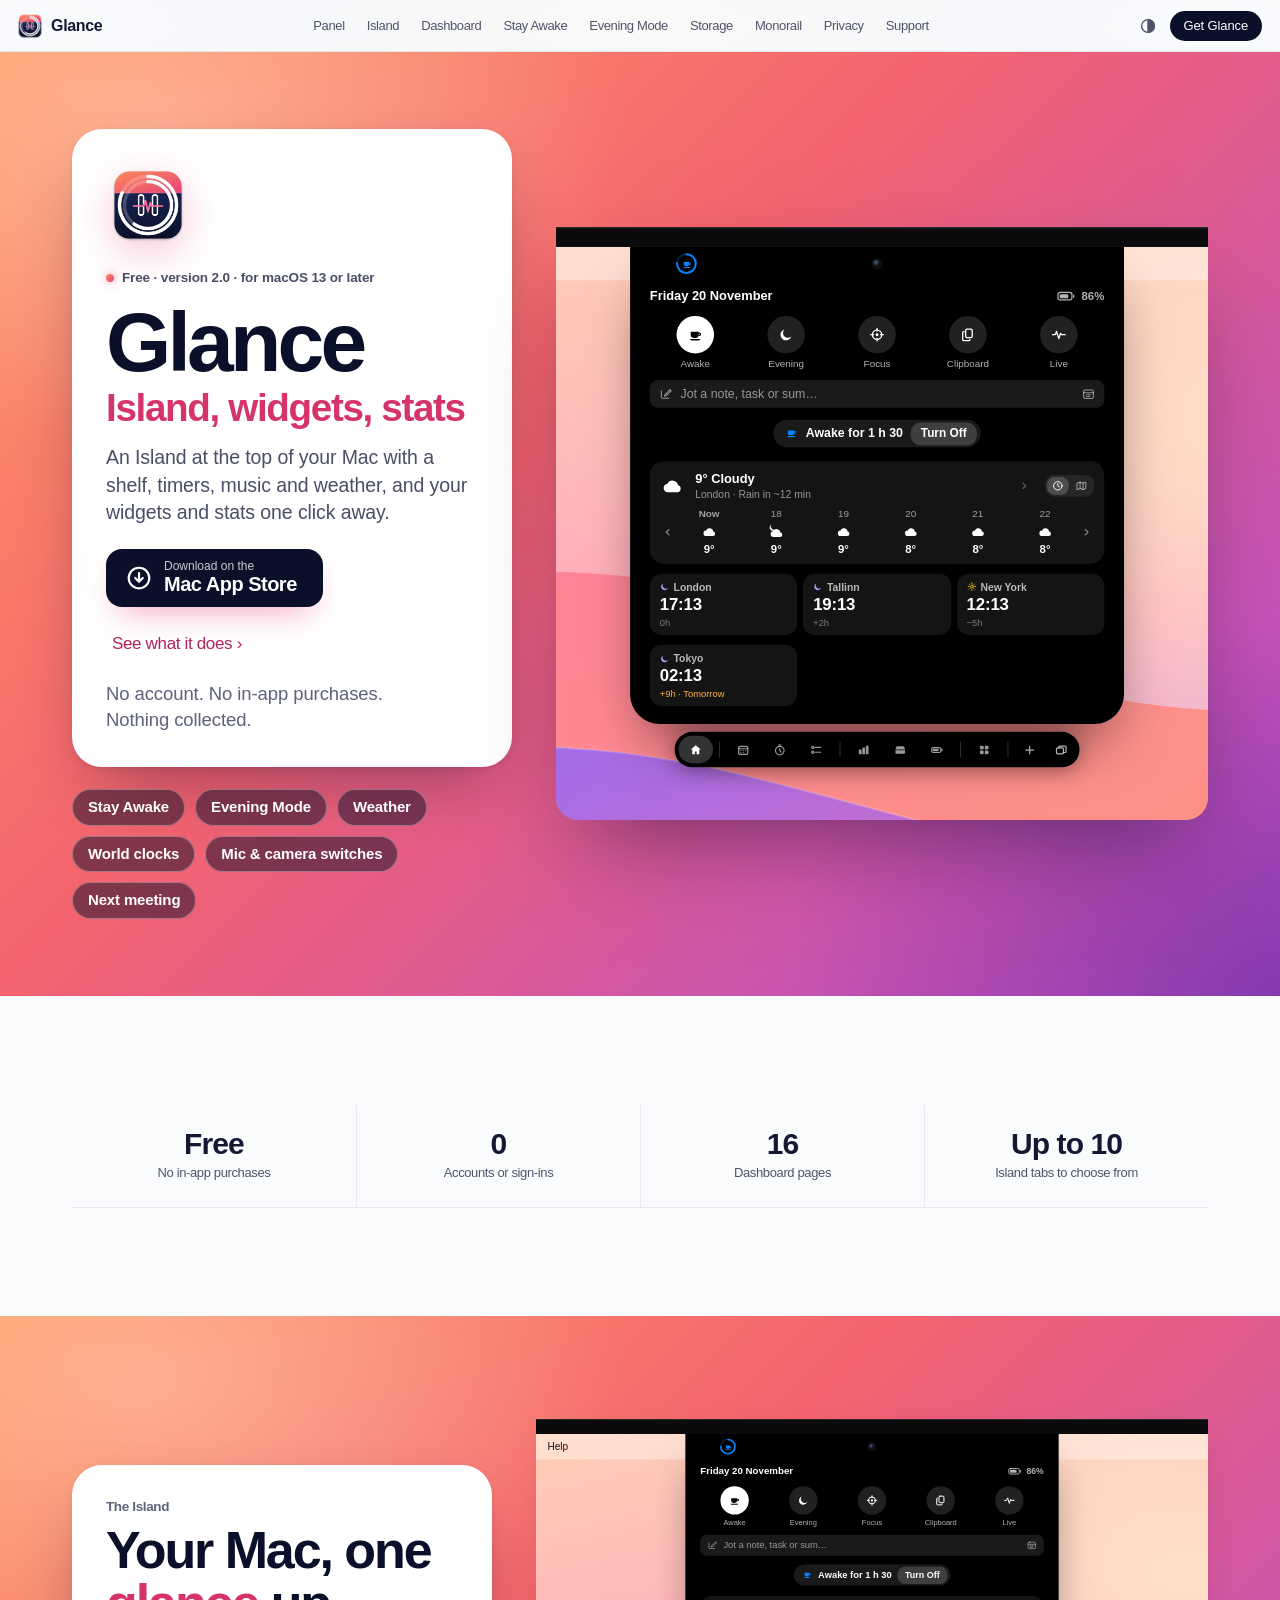
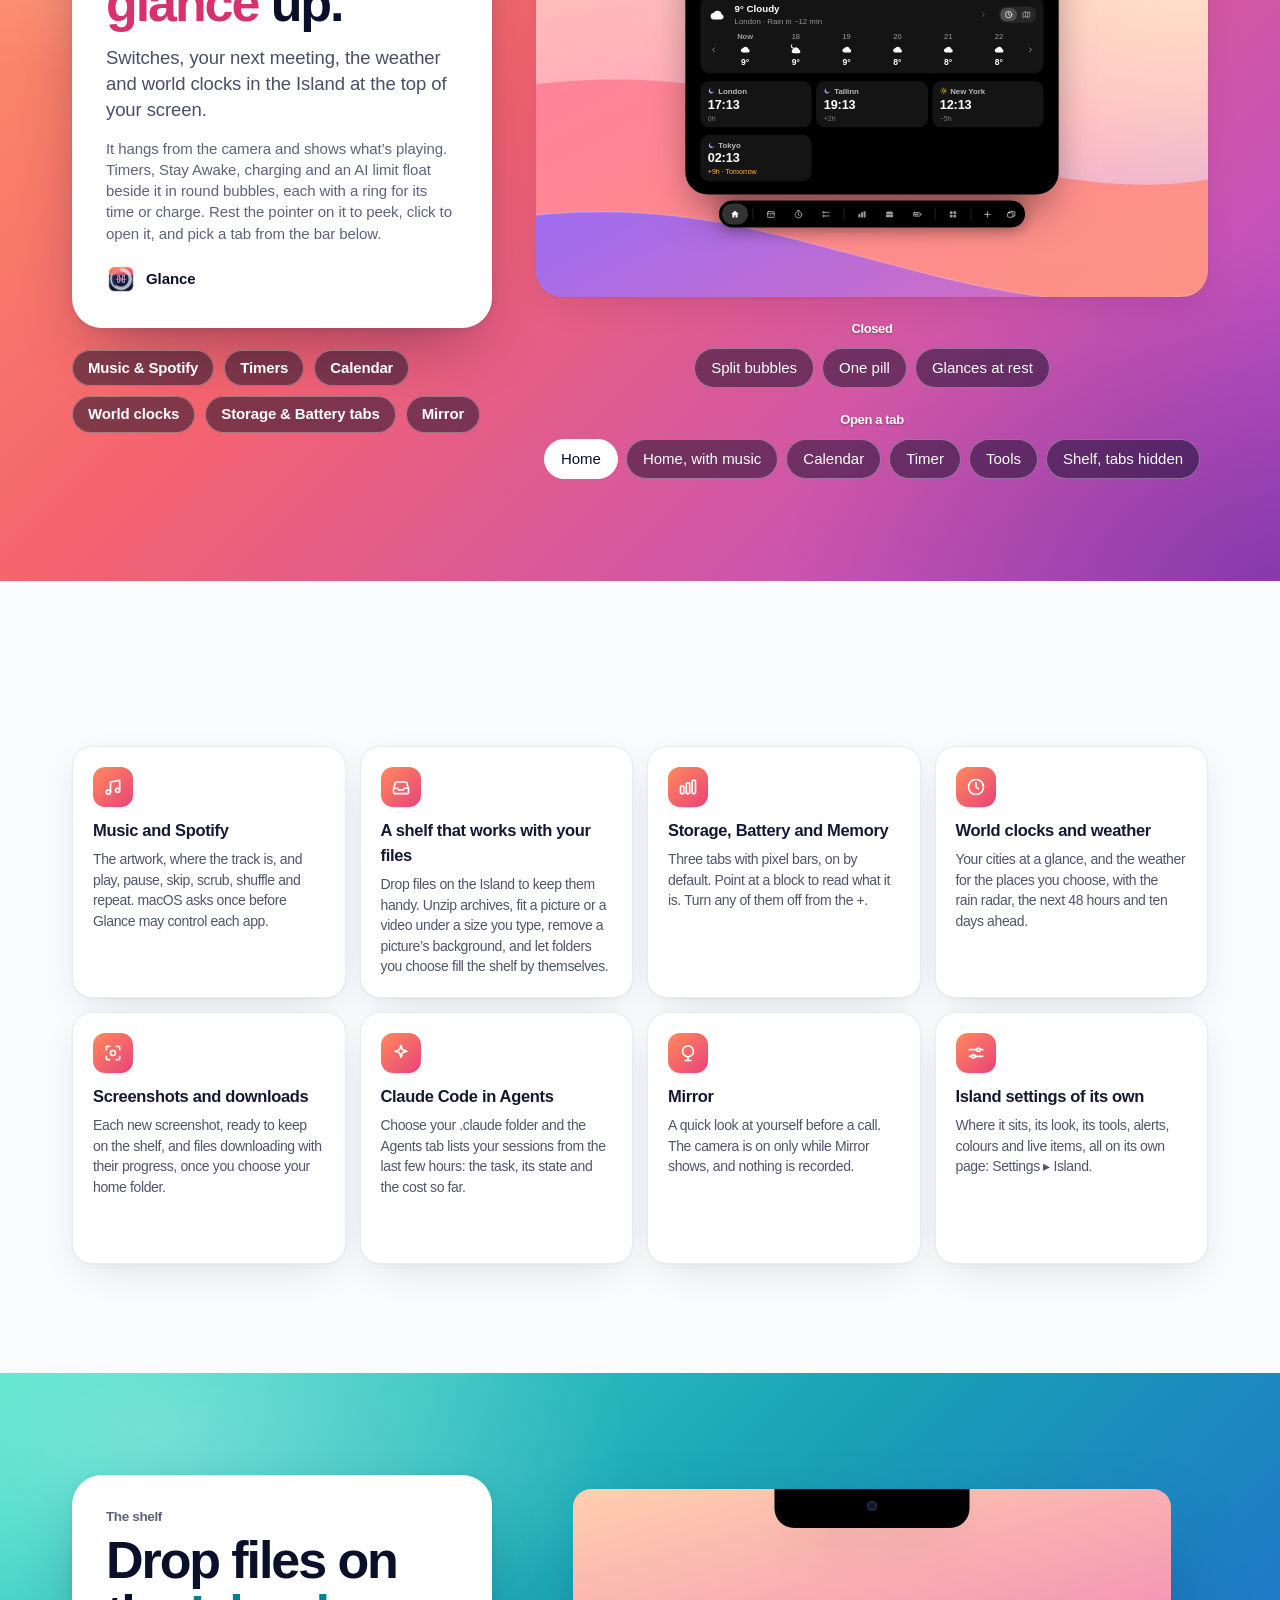
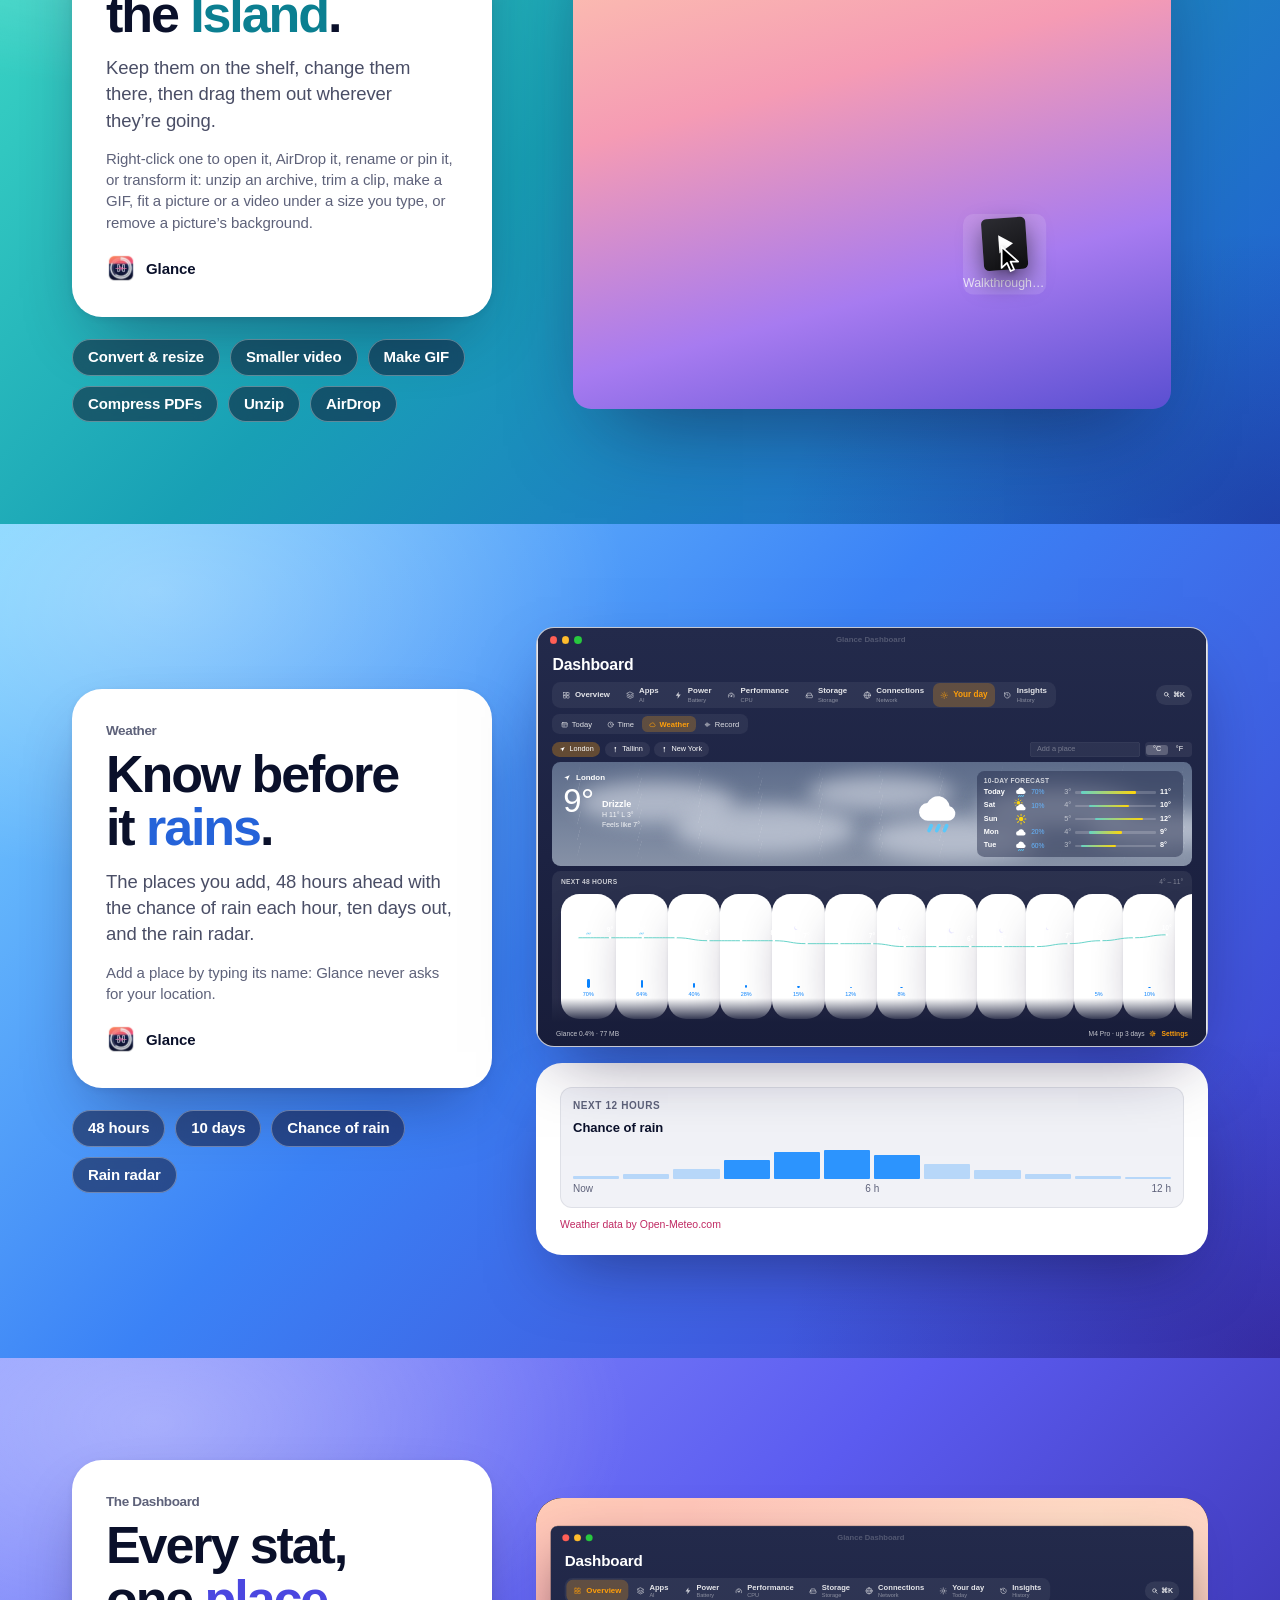
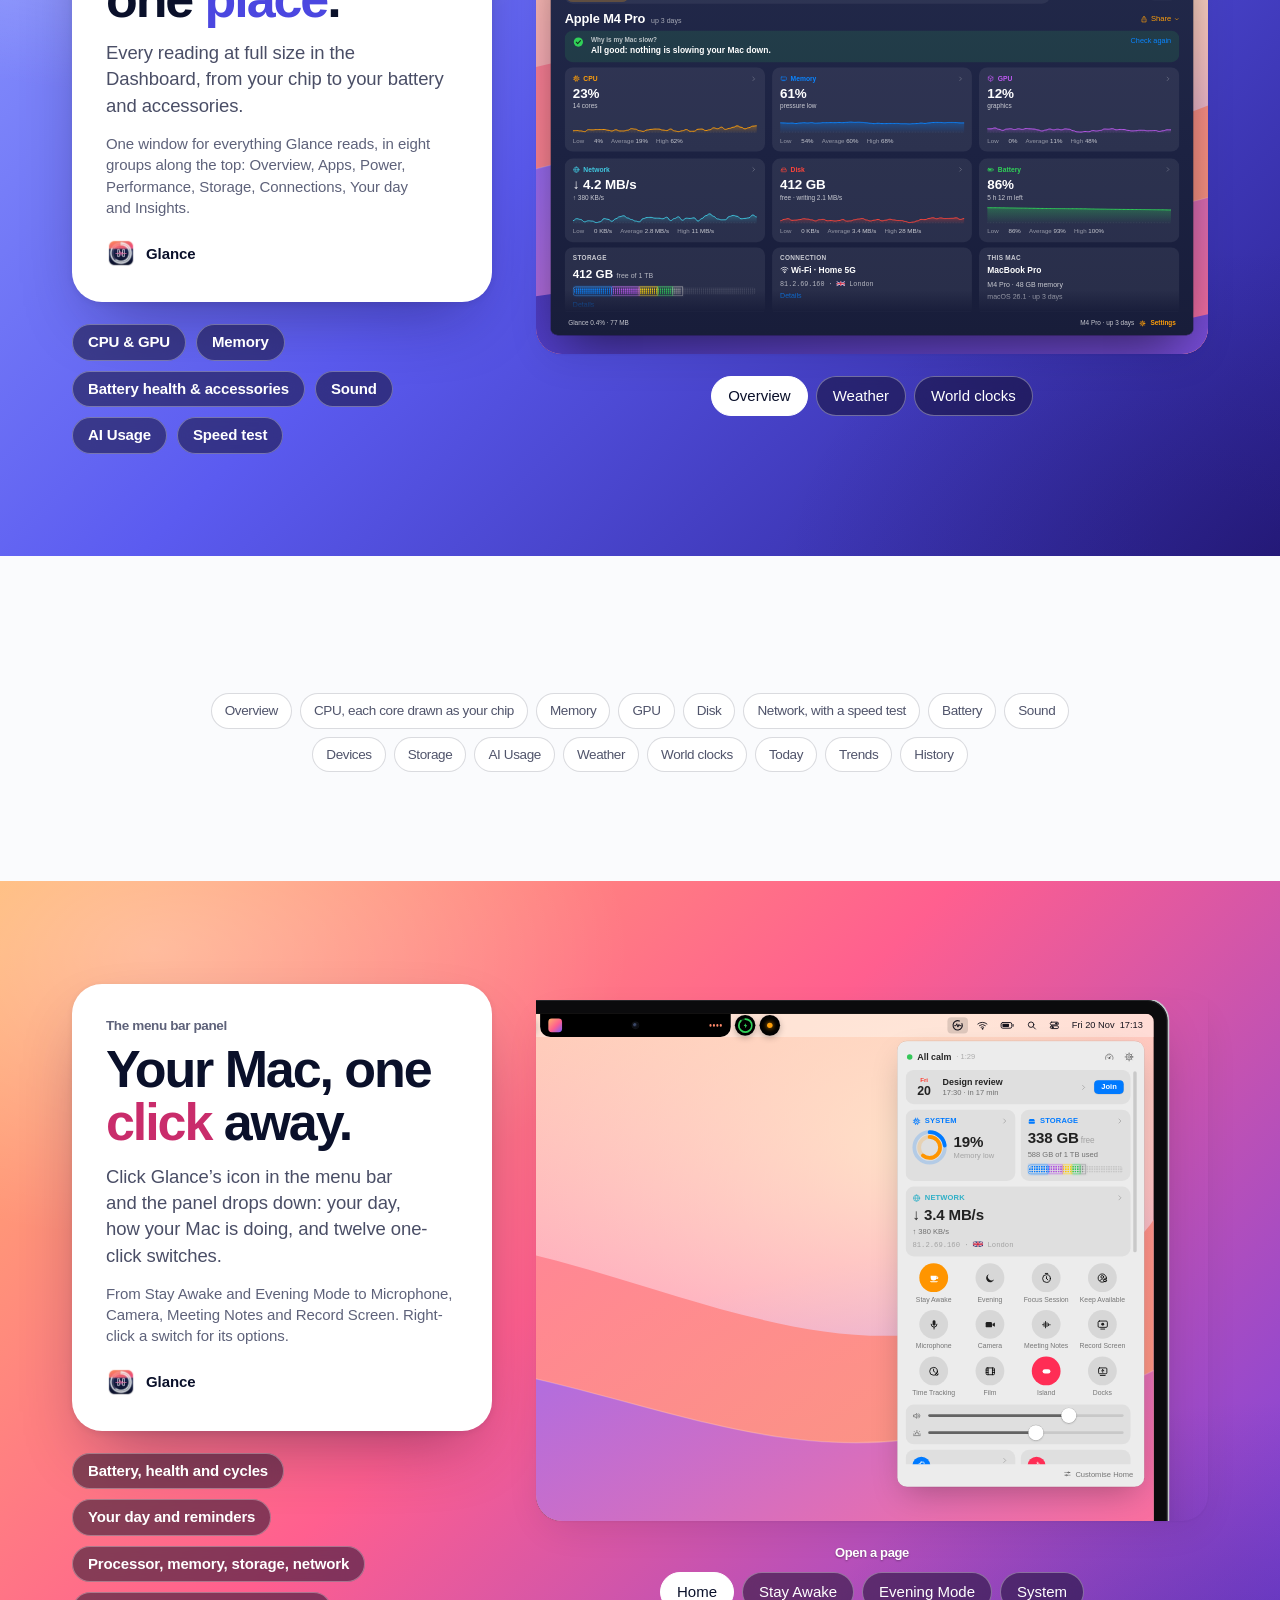
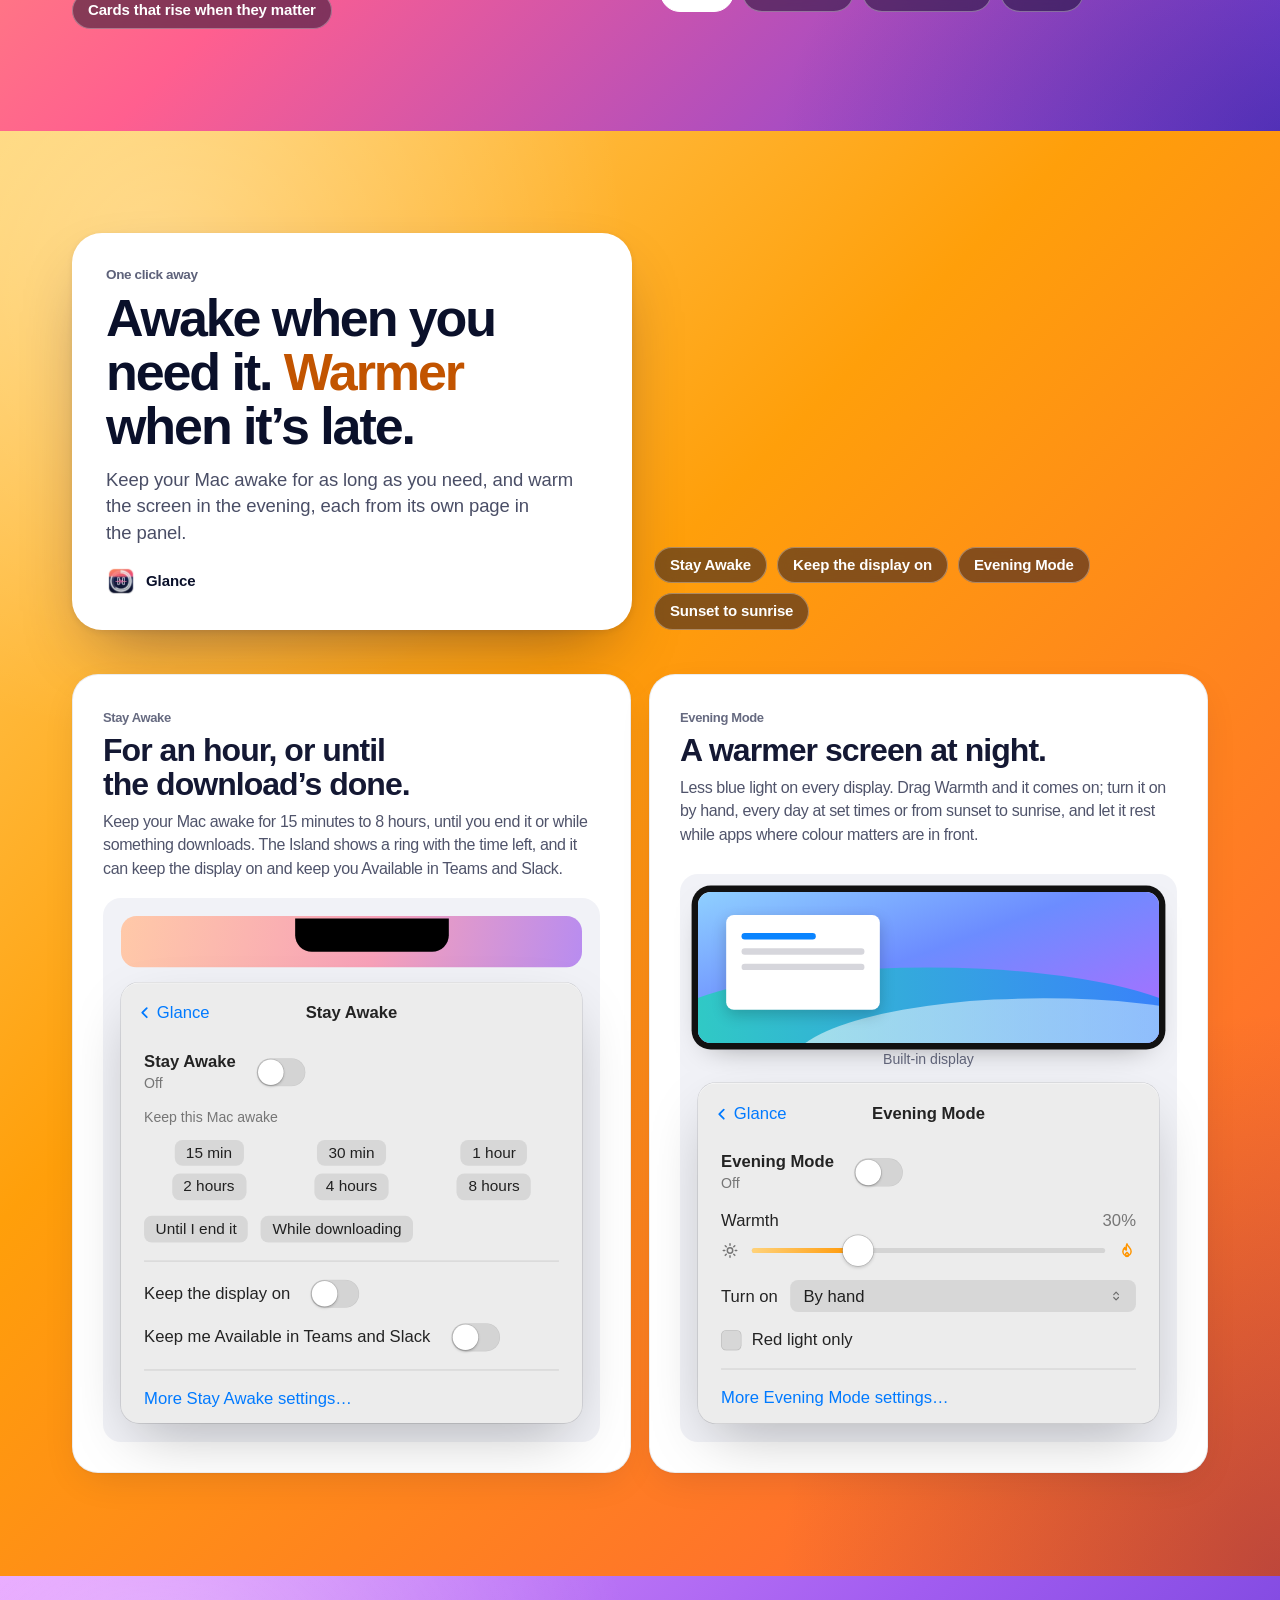
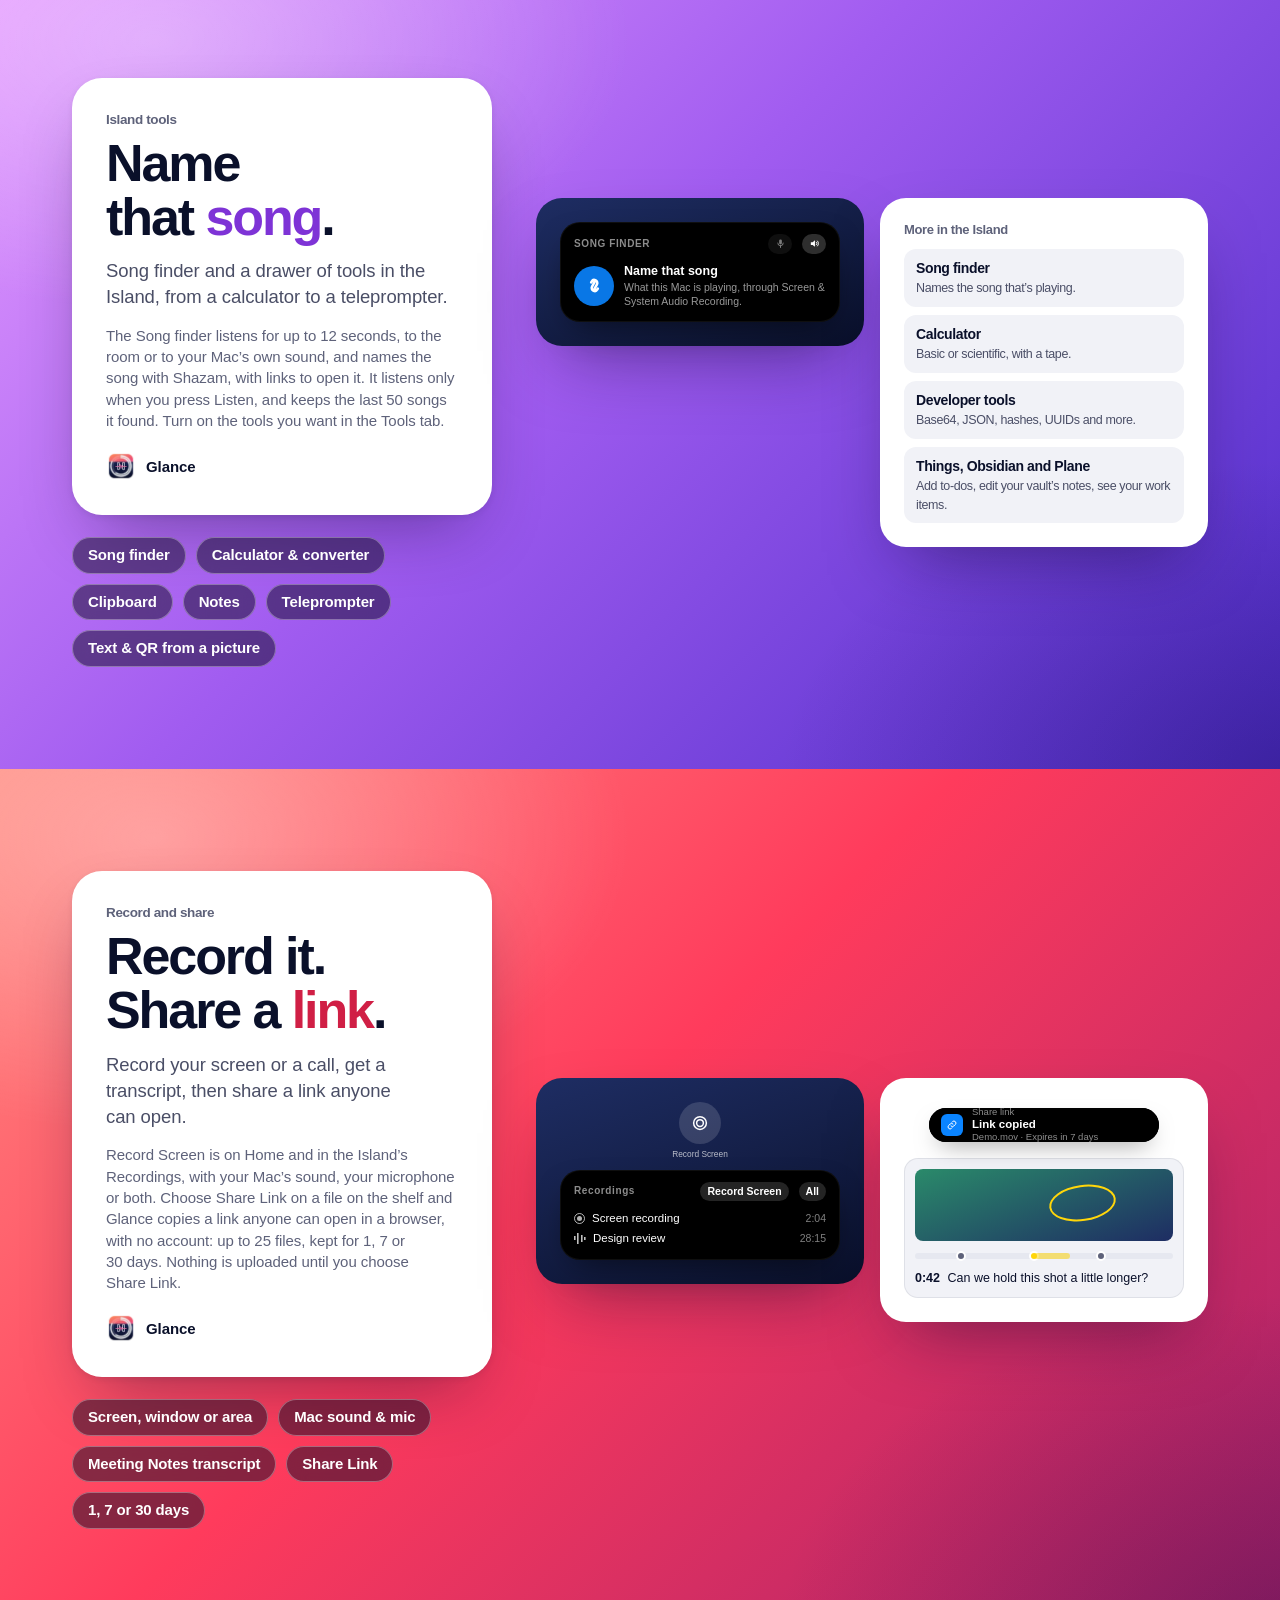
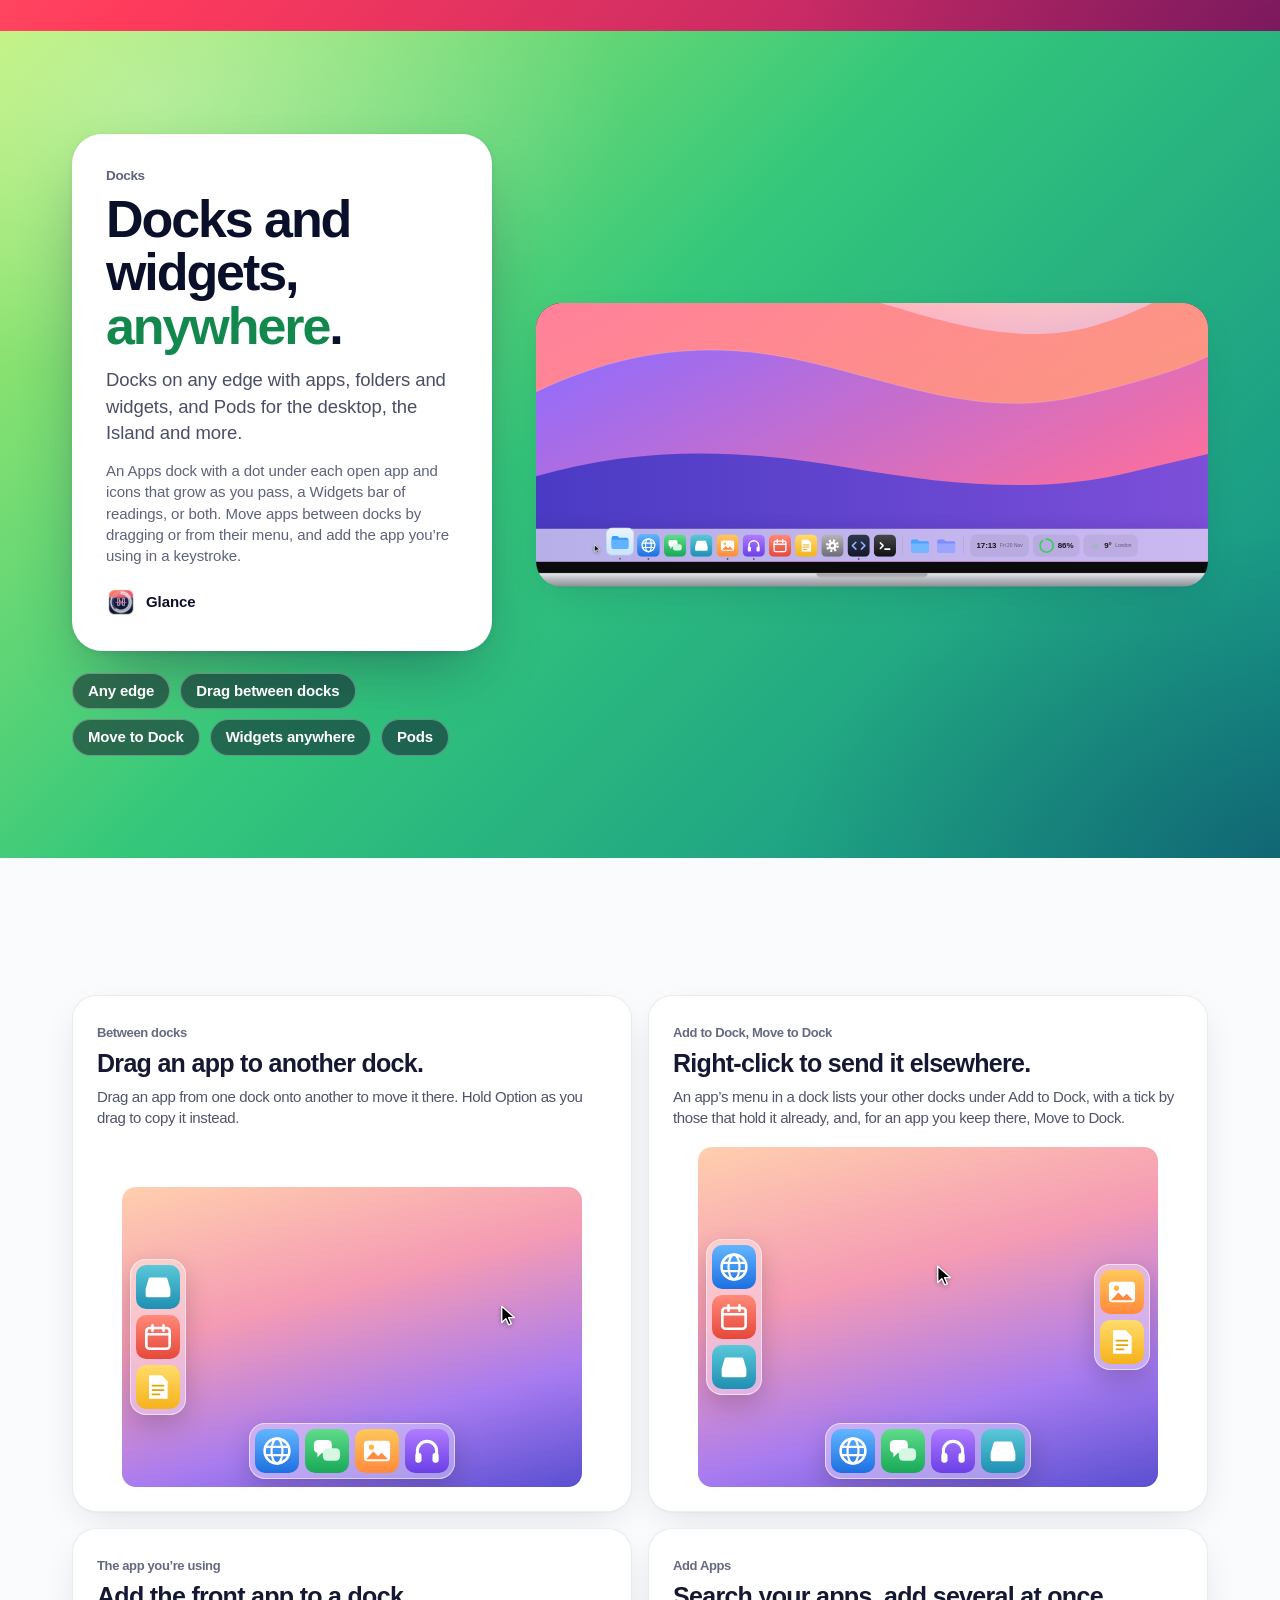
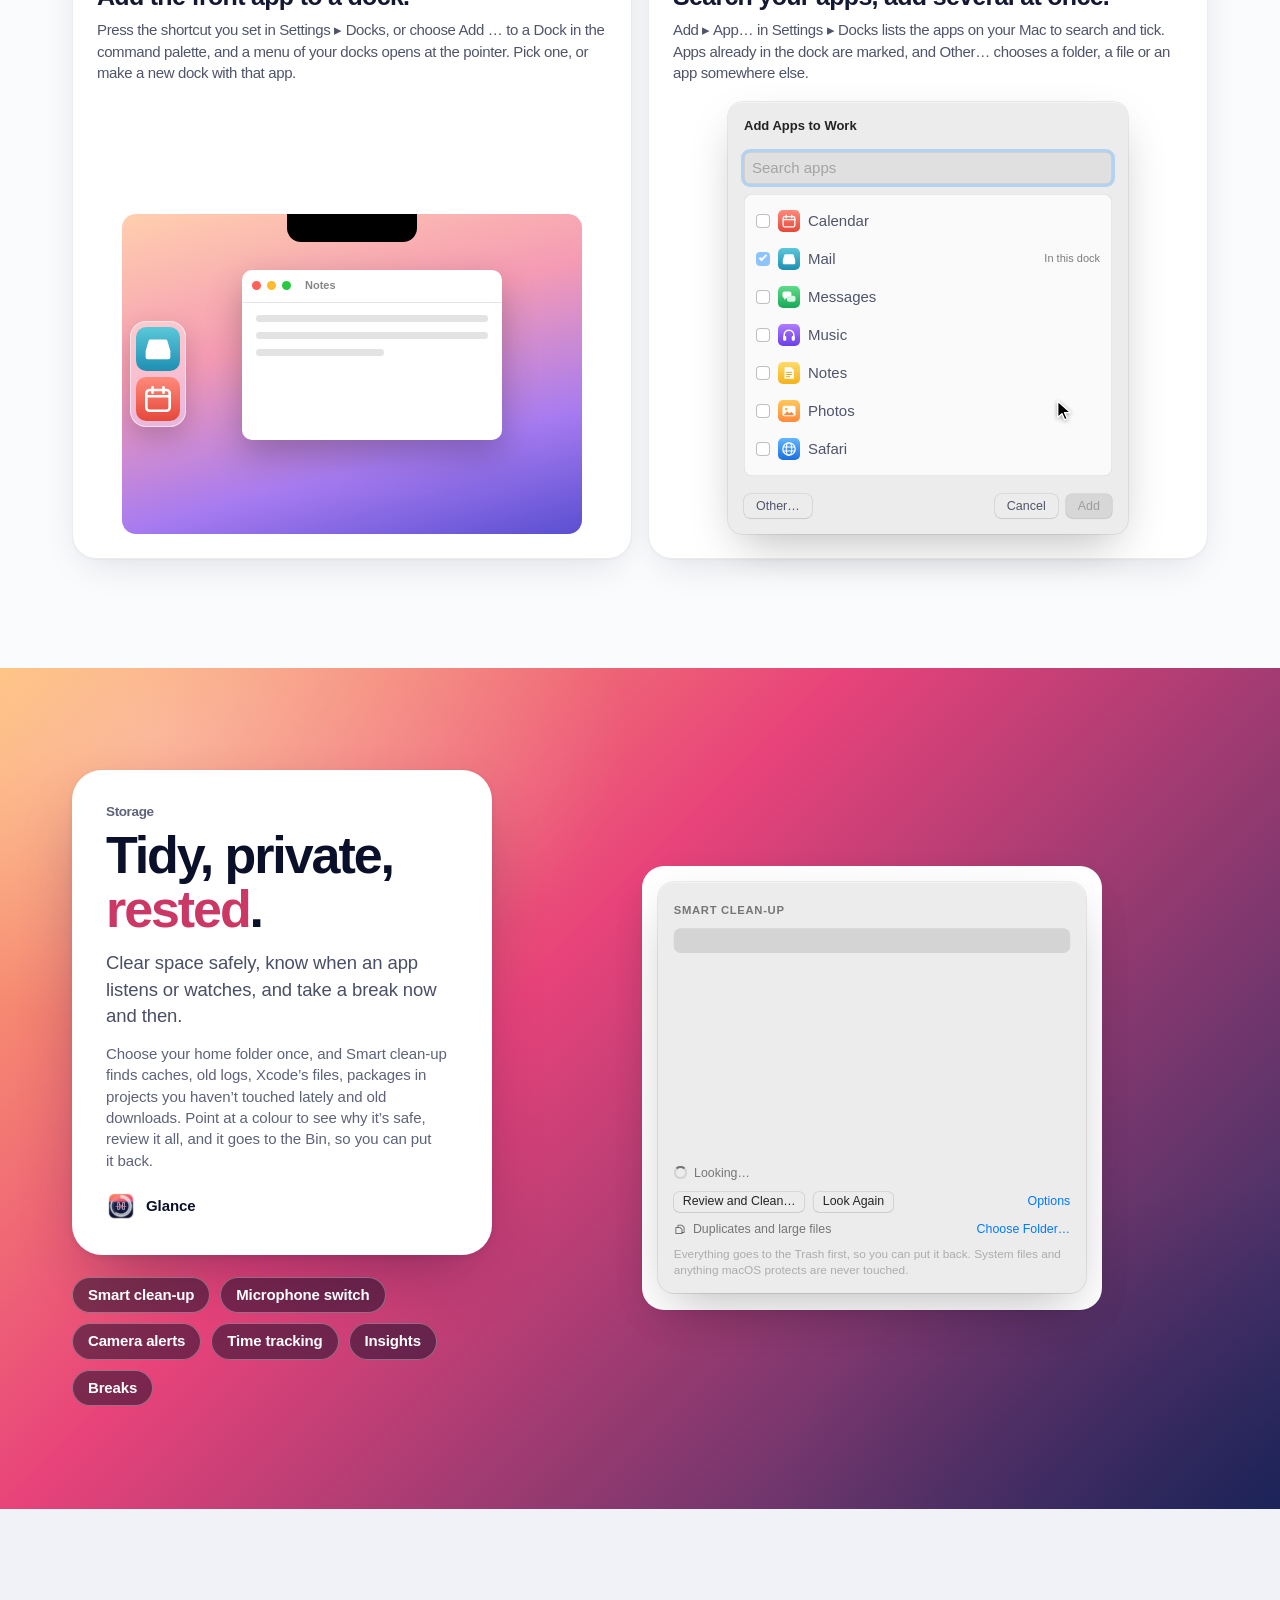
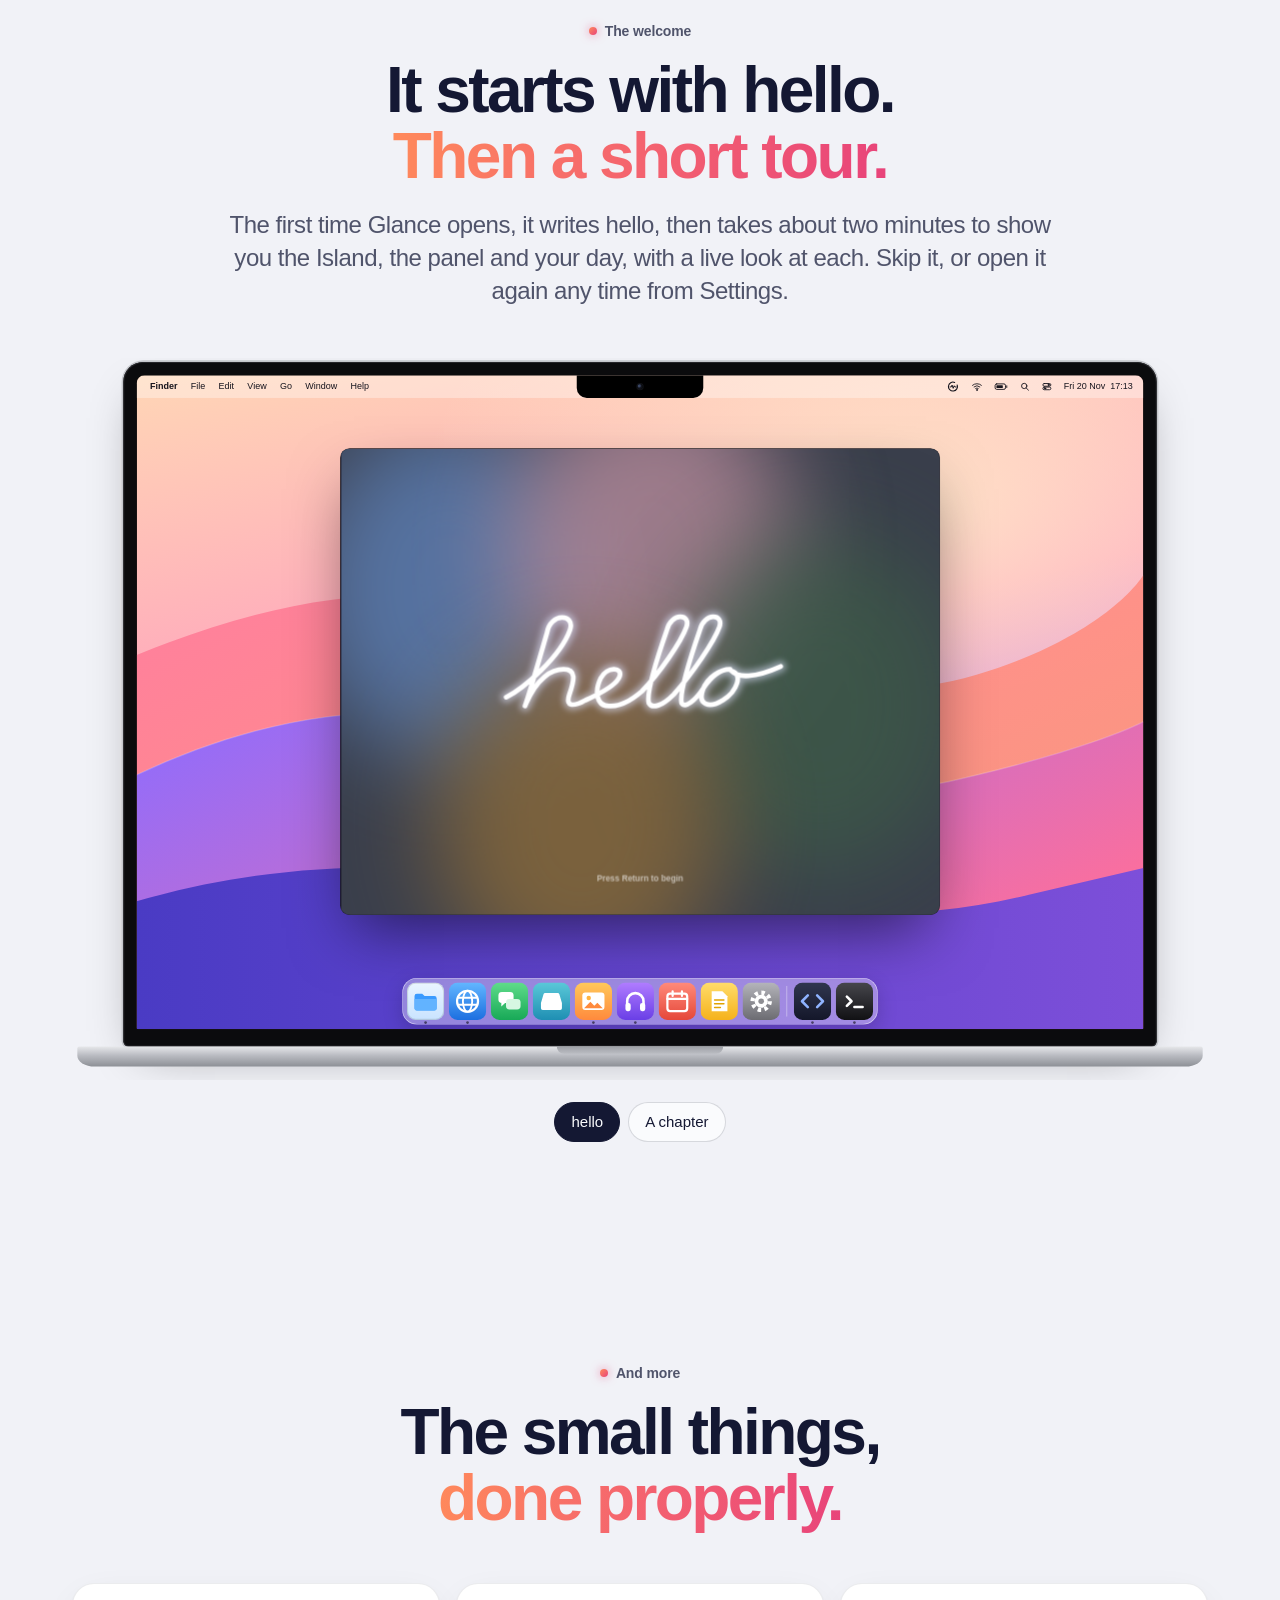
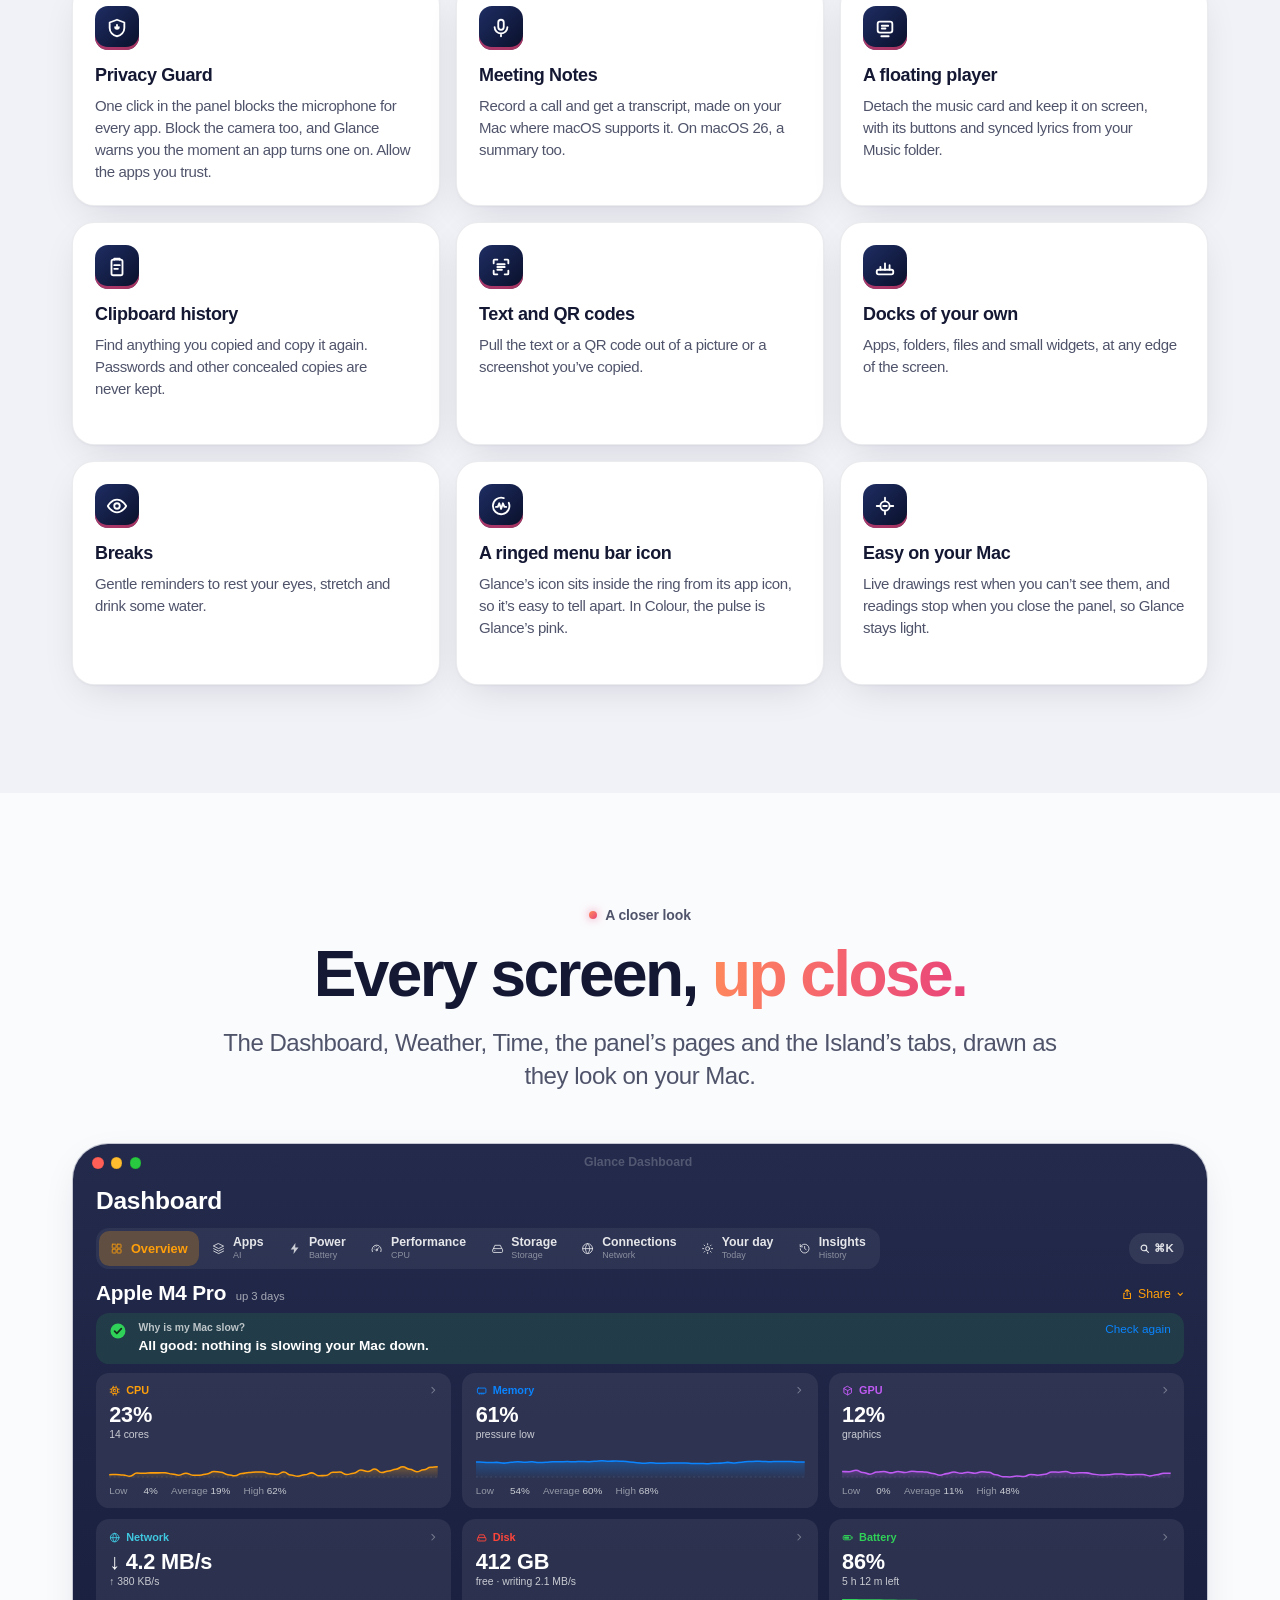
==== commit f16456de: "Weather without WeatherKit: 48 hours, 10 days, chance of rain and the radar; no Apple Weather, next-" ====
--- a/index.html
+++ b/index.html
@@ -89,7 +89,7 @@
     </div>
         <p class="release">No account. No in-app purchases. Nothing collected.</p>
       </div>
-      <ul class="chips" aria-label="Highlights"><li>Stay Awake</li><li>Evening Mode</li><li>Apple Weather</li><li>World clocks</li><li>Mic &amp; camera switches</li><li>Next meeting</li></ul>
+      <ul class="chips" aria-label="Highlights"><li>Stay Awake</li><li>Evening Mode</li><li>Weather</li><li>World clocks</li><li>Mic &amp; camera switches</li><li>Next meeting</li></ul>
     </div>
     <div class="stg-r">
       <figure class="mac-fig hero-mac"><div class="mac-stage" role="img" aria-label="A drawn MacBook with a warm wallpaper. At the top, the Island hangs from the camera: closed, it shows what’s playing, with round bubbles either side for Stay Awake, a tea timer, charging and the microphone light. Then it opens on Home with its tab bar floating below: the date and battery, quick switches, a line to jot a note, Stay Awake for 1 hour 30, the weather in London and world clocks. Then it opens on Tools, a grid of illustrated icons." data-mac="hero"></div></figure>
@@ -143,7 +143,7 @@
       <div><i><svg viewBox="0 0 24 24" fill="none" stroke="currentColor" stroke-width="2" stroke-linecap="round" stroke-linejoin="round" aria-hidden="true"><path d="M9 18V6l11-2v12"/><circle cx="6.5" cy="18" r="2.5"/><circle cx="17.5" cy="16" r="2.5"/></svg></i><b>Music and Spotify</b><p>The artwork, where the track is, and play, pause, skip, scrub, shuffle and repeat. macOS asks once before Glance may control each app.</p></div>
       <div><i><svg viewBox="0 0 24 24" fill="none" stroke="currentColor" stroke-width="2" stroke-linecap="round" stroke-linejoin="round" aria-hidden="true"><path d="M3 13.5 5.6 6h12.8l2.6 7.5V18a2 2 0 0 1-2 2H5a2 2 0 0 1-2-2zM3 13.5h5l1 2h6l1-2h5"/></svg></i><b>A shelf that works with your files</b><p>Drop files on the Island to keep them handy. Unzip archives, fit a picture or a video under a size you type, remove a picture’s background, and let folders you choose fill the shelf by themselves.</p></div>
       <div><i><svg viewBox="0 0 24 24" fill="none" stroke="currentColor" stroke-width="2" stroke-linecap="round" stroke-linejoin="round" aria-hidden="true"><rect x="3" y="11" width="4" height="9" rx="1"/><rect x="10" y="7" width="4" height="13" rx="1"/><rect x="17" y="4" width="4" height="16" rx="1"/></svg></i><b>Storage, Battery and Memory</b><p>Three tabs with pixel bars, on by default. Point at a block to read what it is. Turn any of them off from the +.</p></div>
-      <div><i><svg viewBox="0 0 24 24" fill="none" stroke="currentColor" stroke-width="2" stroke-linecap="round" stroke-linejoin="round" aria-hidden="true"><circle cx="12" cy="12" r="9"/><path d="M12 7v5l3 2"/></svg></i><b>World clocks and weather</b><p>Your cities at a glance, and the weather for the places you choose, from Apple Weather, with the rain radar, the next hour and the next 48 hours.</p></div>
+      <div><i><svg viewBox="0 0 24 24" fill="none" stroke="currentColor" stroke-width="2" stroke-linecap="round" stroke-linejoin="round" aria-hidden="true"><circle cx="12" cy="12" r="9"/><path d="M12 7v5l3 2"/></svg></i><b>World clocks and weather</b><p>Your cities at a glance, and the weather for the places you choose, with the rain radar, the next 48 hours and ten days ahead.</p></div>
       <div><i><svg viewBox="0 0 24 24" fill="none" stroke="currentColor" stroke-width="2" stroke-linecap="round" stroke-linejoin="round" aria-hidden="true"><path d="M4 8V5a1 1 0 0 1 1-1h3M16 4h3a1 1 0 0 1 1 1v3M20 16v3a1 1 0 0 1-1 1h-3M8 20H5a1 1 0 0 1-1-1v-3"/><circle cx="12" cy="12" r="3"/></svg></i><b>Screenshots and downloads</b><p>Each new screenshot, ready to keep on the shelf, and files downloading with their progress, once you choose your home folder.</p></div>
       <div><i><svg viewBox="0 0 24 24" fill="none" stroke="currentColor" stroke-width="2" stroke-linecap="round" stroke-linejoin="round" aria-hidden="true"><path d="M12 3l1.8 5.2L19 10l-5.2 1.8L12 17l-1.8-5.2L5 10l5.2-1.8z"/></svg></i><b>Claude Code in Agents</b><p>Choose your .claude folder and the Agents tab lists your sessions from the last few hours: the task, its state and the cost so far.</p></div>
       <div><i><svg viewBox="0 0 24 24" fill="none" stroke="currentColor" stroke-width="2" stroke-linecap="round" stroke-linejoin="round" aria-hidden="true"><circle cx="12" cy="10" r="6.5"/><path d="M12 16.5V21M8.5 21h7"/></svg></i><b>Mirror</b><p>A quick look at yourself before a call. The camera is on only while Mirror shows, and nothing is recorded.</p></div>
@@ -152,7 +152,7 @@
   </div>
 </section>
 
-<!-- 6b · The shelf, Apple Weather, Island tools and the Song finder, the screen recorder and share links: drawn as the app draws them, each playing what it does (ui/live.js, ui/tiles.js) -->
+<!-- 6b · The shelf, the weather, Island tools and the Song finder, the screen recorder and share links: drawn as the app draws them, each playing what it does (ui/live.js, ui/tiles.js) -->
 <section class="stg" data-g="teal" id="shelf" aria-labelledby="shelf-h">
   <div class="wrap stg-grid">
     <div class="stg-l rv">
@@ -170,19 +170,19 @@
 <section class="stg" data-g="sky" id="weather" aria-labelledby="weather-h">
   <div class="wrap stg-grid">
     <div class="stg-l rv">
-      <div class="hc"><span class="k">Apple Weather</span><h2 class="h2" id="weather-h">Know before it <span class="acc">rains</span>.</h2>
-        <p>Apple Weather with the next hour minute by minute, 48 hours ahead, the radar and severe weather alerts.</p>
-        <p class="more">The next hour shows on the Weather page, and the Island says when rain starts or stops.</p>
-        <p class="app"><img src="/assets/icon-64.webp" alt="" width="30" height="30" loading="lazy">Glance</p></div>
-      <ul class="chips" aria-label="Highlights"><li>Next hour</li><li>48 hours</li><li>Rain radar</li><li>Weather alerts</li></ul>
+      <div class="hc"><span class="k">Weather</span><h2 class="h2" id="weather-h">Know before it <span class="acc">rains</span>.</h2>
+        <p>The places you add, 48 hours ahead with the chance of rain each hour, ten days out, and the rain radar.</p>
+        <p class="more">Add a place by typing its name: Glance never asks for your location.</p>
+        <p class="app"><img src="/assets/icon-64.webp" alt="" width="30" height="30" loading="lazy">Glance</p></div>
+      <ul class="chips" aria-label="Highlights"><li>48 hours</li><li>10 days</li><li>Chance of rain</li><li>Rain radar</li></ul>
     </div>
     <div class="stg-r rv">
       <div class="mkg-f stg-wx" role="img" aria-label="The Weather page, under Your day: London at 9° and drizzle under a moving sky, the next 48 hours with temperatures and the chance of rain, and the rain radar." style="aspect-ratio:16/10"><div class="mk-stage" data-mock="weather"></div></div>
       <div class="stg-panel"><div class="t9 t9-rain" data-t9="rain" aria-hidden="true">
-          <div class="t9-dc"><small class="t9-cap">NEXT HOUR</small><b>Rain starting in ~12 min</b>
+          <div class="t9-dc"><small class="t9-cap">NEXT 12 HOURS</small><b>Chance of rain</b>
             <div class="t9-bars"></div>
-            <p class="t9-ax"><span>Now</span><span>30 min</span><span>60 min</span></p></div>
-          <p class="t9-credit"><b><svg viewBox="0 0 24 24"><path d="M16.4 12.6c0-2.6 2.1-3.8 2.2-3.9a4.8 4.8 0 0 0-3.8-2c-1.6-.2-3.1.9-3.9.9s-2-.9-3.4-.9a5 5 0 0 0-4.2 2.6c-1.8 3.1-.5 7.7 1.3 10.2.9 1.2 1.9 2.6 3.2 2.6s1.8-.8 3.3-.8 2 .8 3.4.8 2.2-1.3 3.1-2.5a10.5 10.5 0 0 0 1.4-2.9 4.4 4.4 0 0 1-2.6-4.1zM13.9 5a4.4 4.4 0 0 0 1-3.2 4.6 4.6 0 0 0-3 1.5 4.2 4.2 0 0 0-1 3.1 3.8 3.8 0 0 0 3-1.4z"/></svg>Weather</b><span>Other data sources</span></p>
+            <p class="t9-ax"><span>Now</span><span>6 h</span><span>12 h</span></p></div>
+          <p class="t9-credit"><span>Weather data by Open-Meteo.com</span></p>
         </div></div>
     </div>
   </div>
--- a/ui/mocks.css
+++ b/ui/mocks.css
@@ -552,3 +552,13 @@
 .mkd-nh .cr { margin-top: auto; font-size: 10.5px; color: rgba(255,255,255,.7); }
 .mkd-nh .cr b { color: #fff; font-weight: 600; } .mkd-nh .cr u { text-decoration: none; color: #9ccfff; }
 @media (prefers-reduced-motion: reduce) { .mkd-nh .bars i { transform: none; } }
+/* The 10-day forecast beside the sky (the app's "10-day forecast" card: day, icon, chance of rain, low, range bar, high) */
+.mkd-10 { gap: 2px; justify-content: space-between; }
+.mkd-10 .dr10 { display: grid; grid-template-columns: 44px 22px 34px 26px 1fr 26px; align-items: center; gap: 6px; font-size: 12px; }
+.mkd-10 .dr10 small { color: #fff; font-weight: 600; font-size: 12px; }
+.mkd-10 .dr10 em { font-style: normal; color: #64B5FF; font-size: 11px; }
+.mkd-10 .dr10 span { color: rgba(255,255,255,.6); text-align: right; }
+.mkd-10 .dr10 b { color: #fff; font-weight: 600; }
+.mkd-10 .dr10 i { height: 4px; border-radius: 2px; background: rgba(255,255,255,.18); position: relative; }
+.mkd-10 .dr10 i::after { content: ""; position: absolute; top: 0; bottom: 0; left: var(--a); right: calc(100% - var(--b)); border-radius: 2px; background: linear-gradient(90deg, #64D2C8, #FFD60A); }
+.mkd-10 .dr10 svg, .mkd-10 .dr10 .wx { width: 20px; height: 20px; }
--- a/ui/mocks.css
+++ b/ui/mocks.css
@@ -552,3 +552,13 @@
 .mkd-nh .cr { margin-top: auto; font-size: 10.5px; color: rgba(255,255,255,.7); }
 .mkd-nh .cr b { color: #fff; font-weight: 600; } .mkd-nh .cr u { text-decoration: none; color: #9ccfff; }
 @media (prefers-reduced-motion: reduce) { .mkd-nh .bars i { transform: none; } }
+/* The 10-day forecast beside the sky (the app's "10-day forecast" card: day, icon, chance of rain, low, range bar, high) */
+.mkd-10 { gap: 2px; justify-content: space-between; }
+.mkd-10 .dr10 { display: grid; grid-template-columns: 44px 22px 34px 26px 1fr 26px; align-items: center; gap: 6px; font-size: 12px; }
+.mkd-10 .dr10 small { color: #fff; font-weight: 600; font-size: 12px; }
+.mkd-10 .dr10 em { font-style: normal; color: #64B5FF; font-size: 11px; }
+.mkd-10 .dr10 span { color: rgba(255,255,255,.6); text-align: right; }
+.mkd-10 .dr10 b { color: #fff; font-weight: 600; }
+.mkd-10 .dr10 i { height: 4px; border-radius: 2px; background: rgba(255,255,255,.18); position: relative; }
+.mkd-10 .dr10 i::after { content: ""; position: absolute; top: 0; bottom: 0; left: var(--a); right: calc(100% - var(--b)); border-radius: 2px; background: linear-gradient(90deg, #64D2C8, #FFD60A); }
+.mkd-10 .dr10 svg, .mkd-10 .dr10 .wx { width: 20px; height: 20px; }
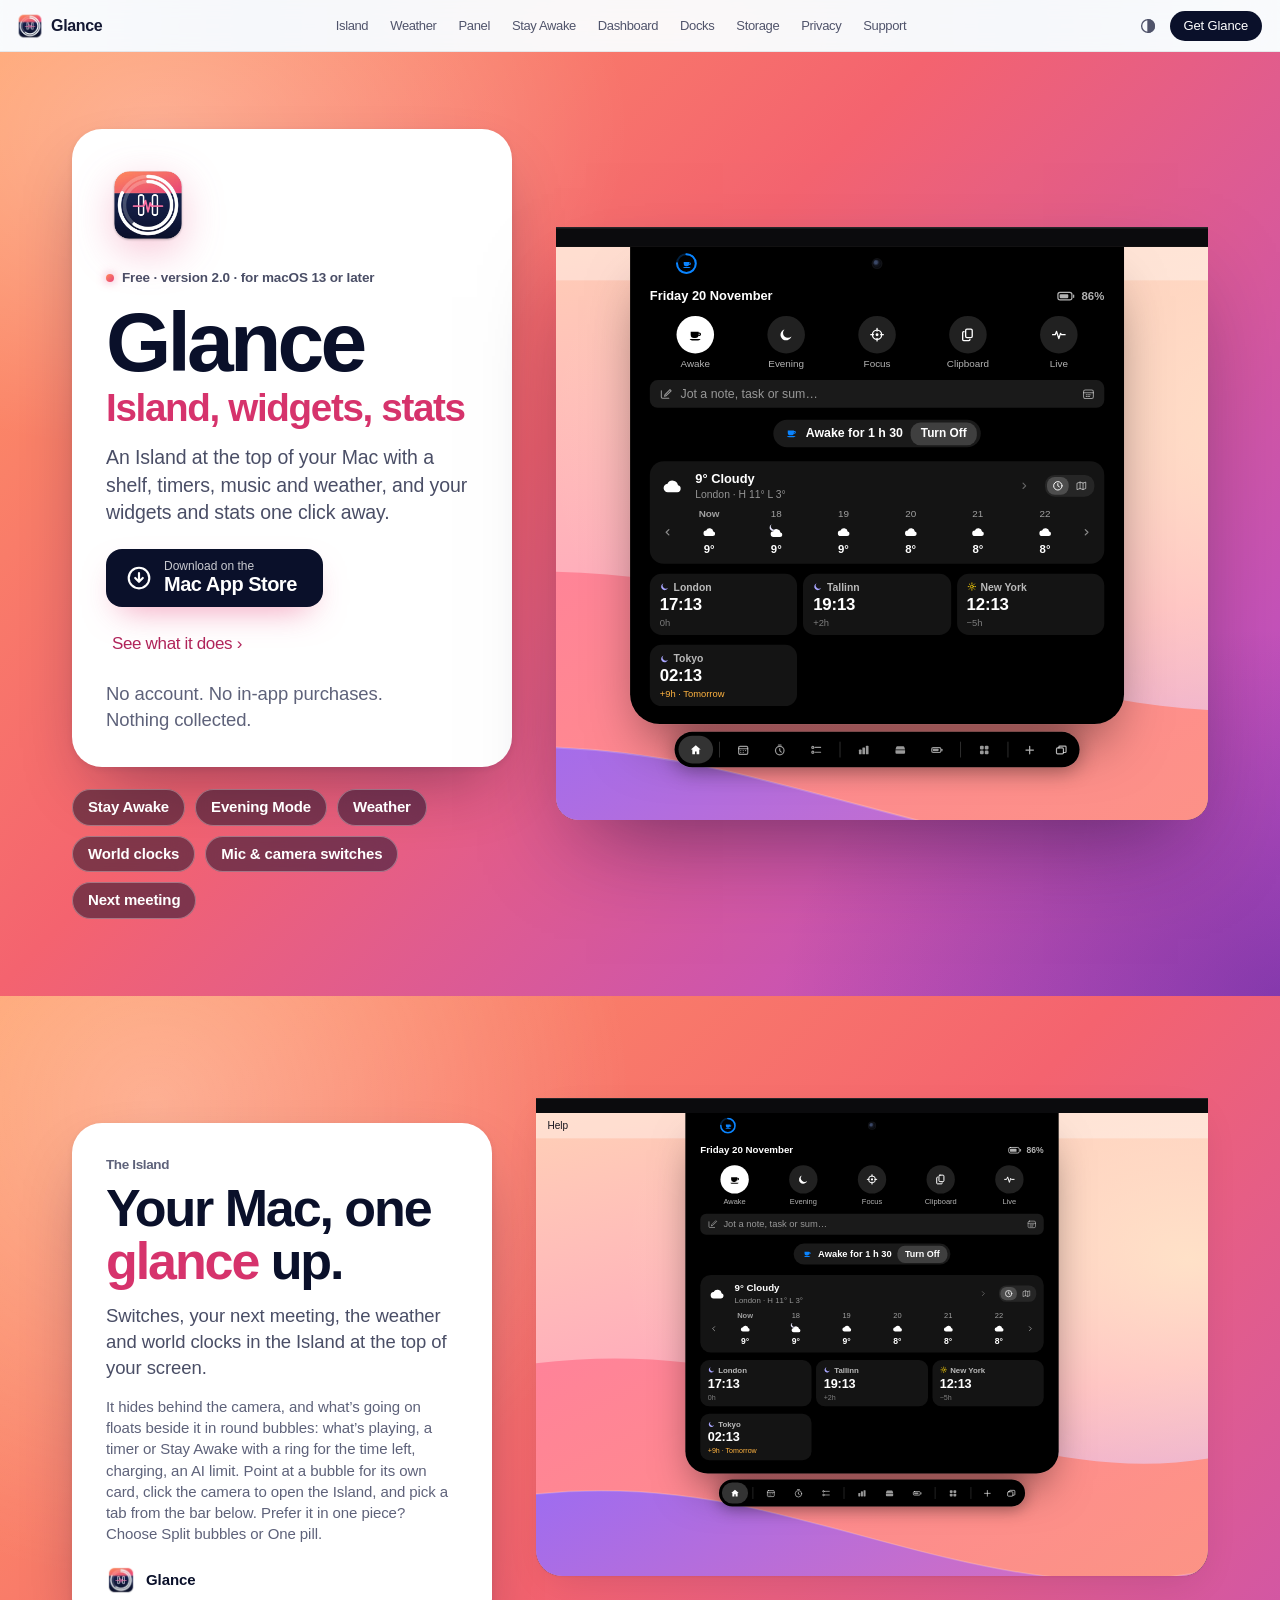
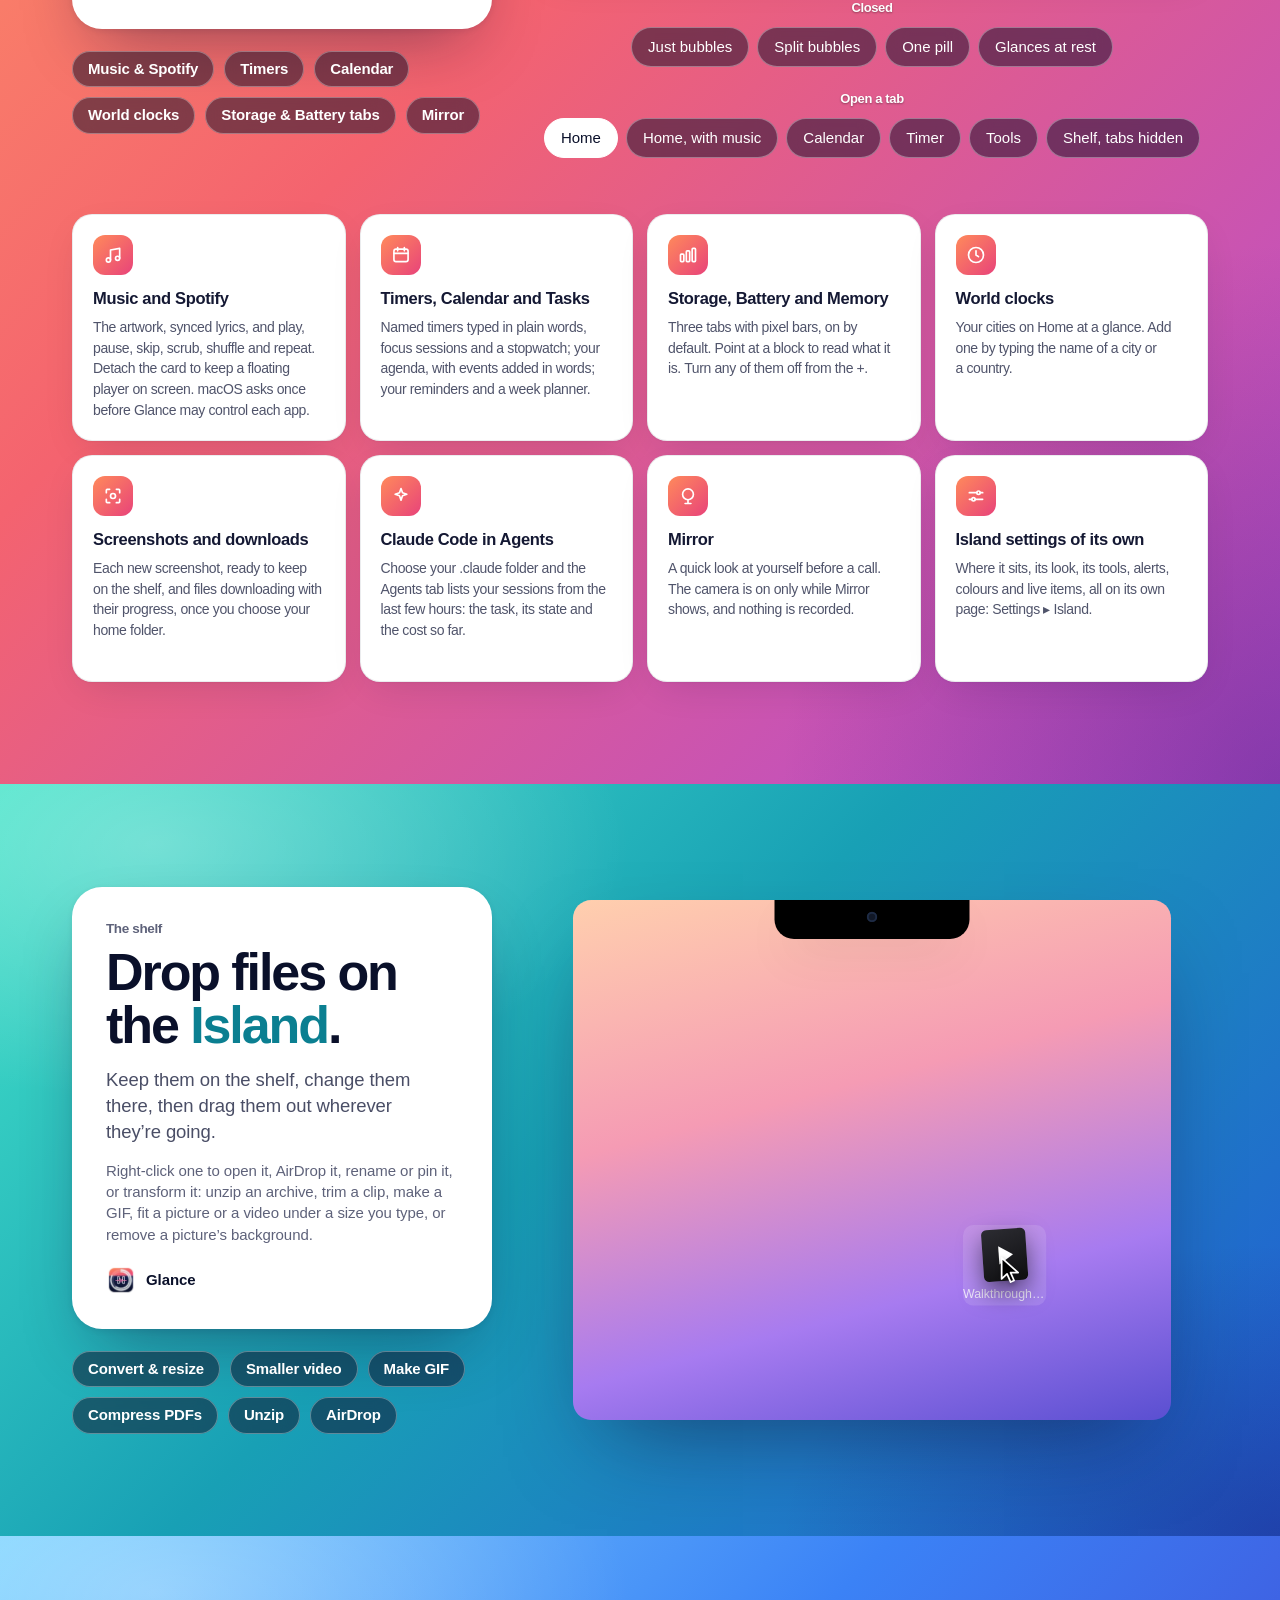
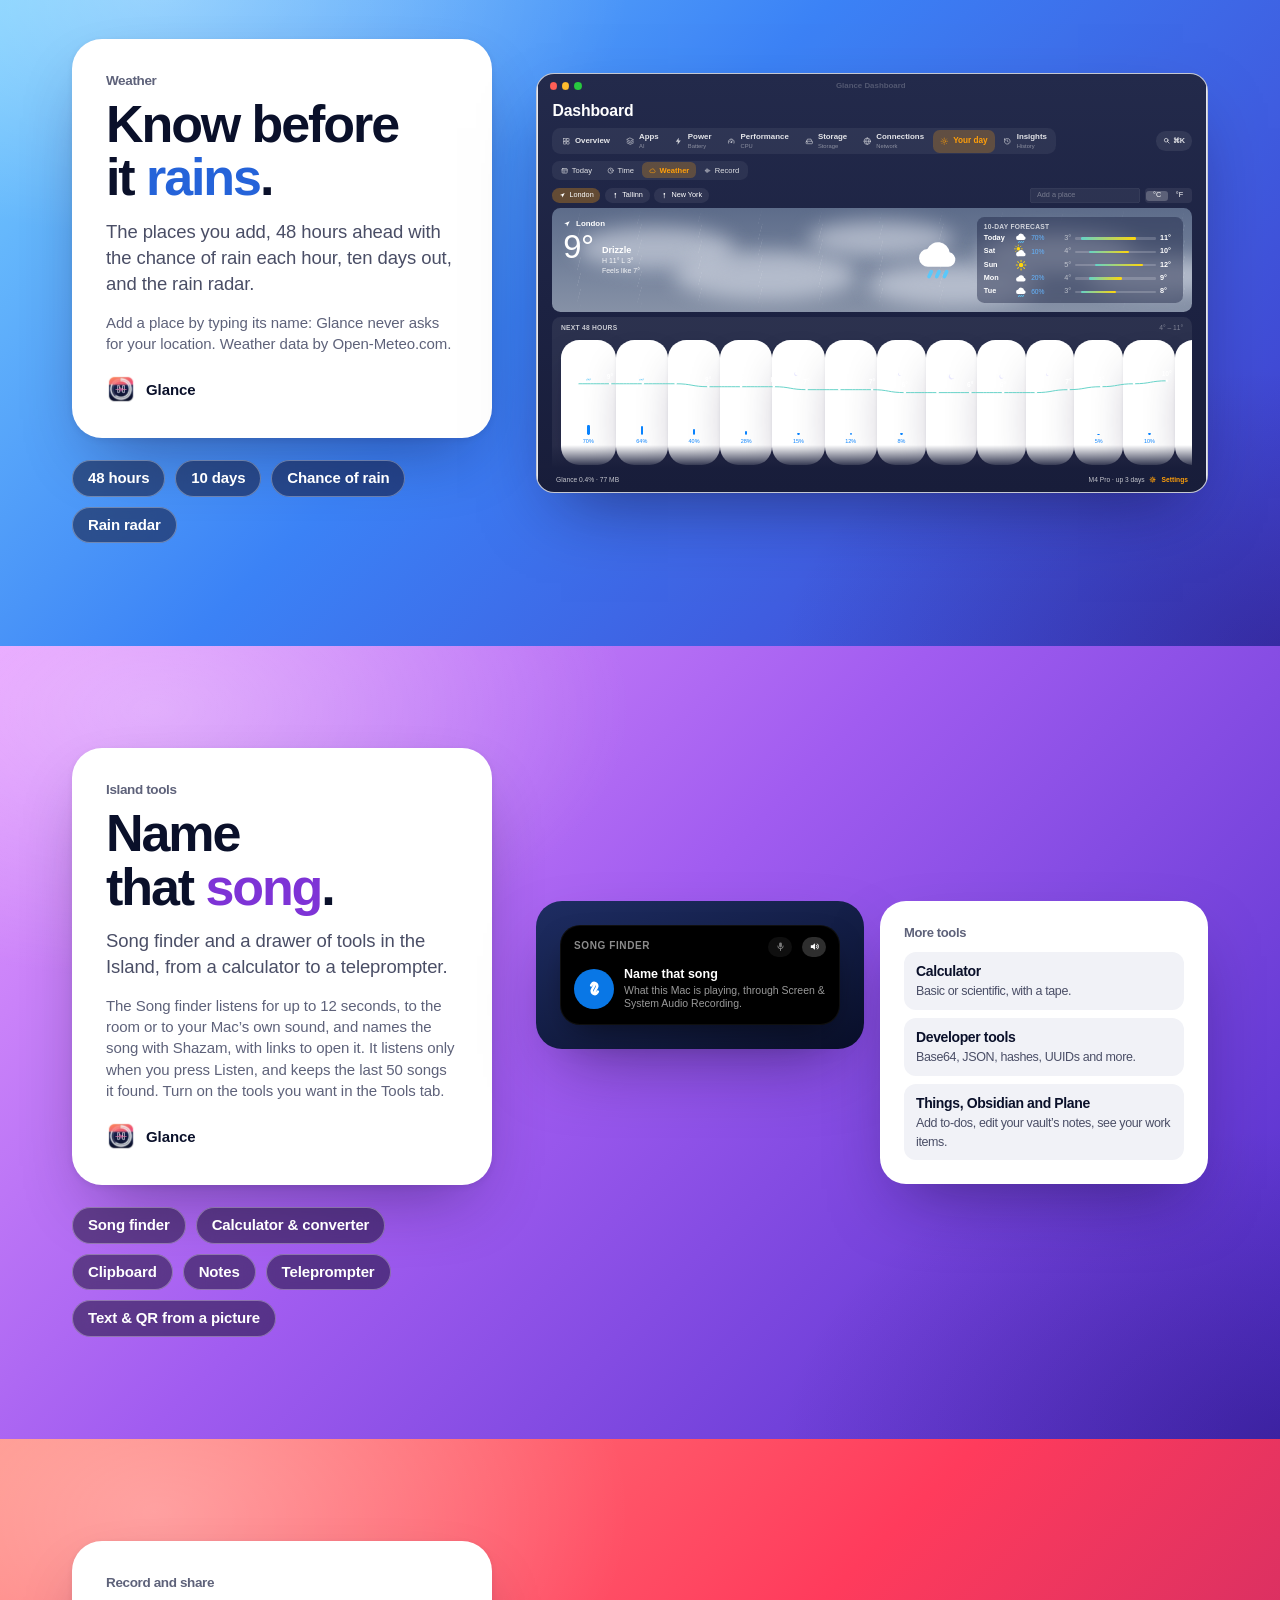
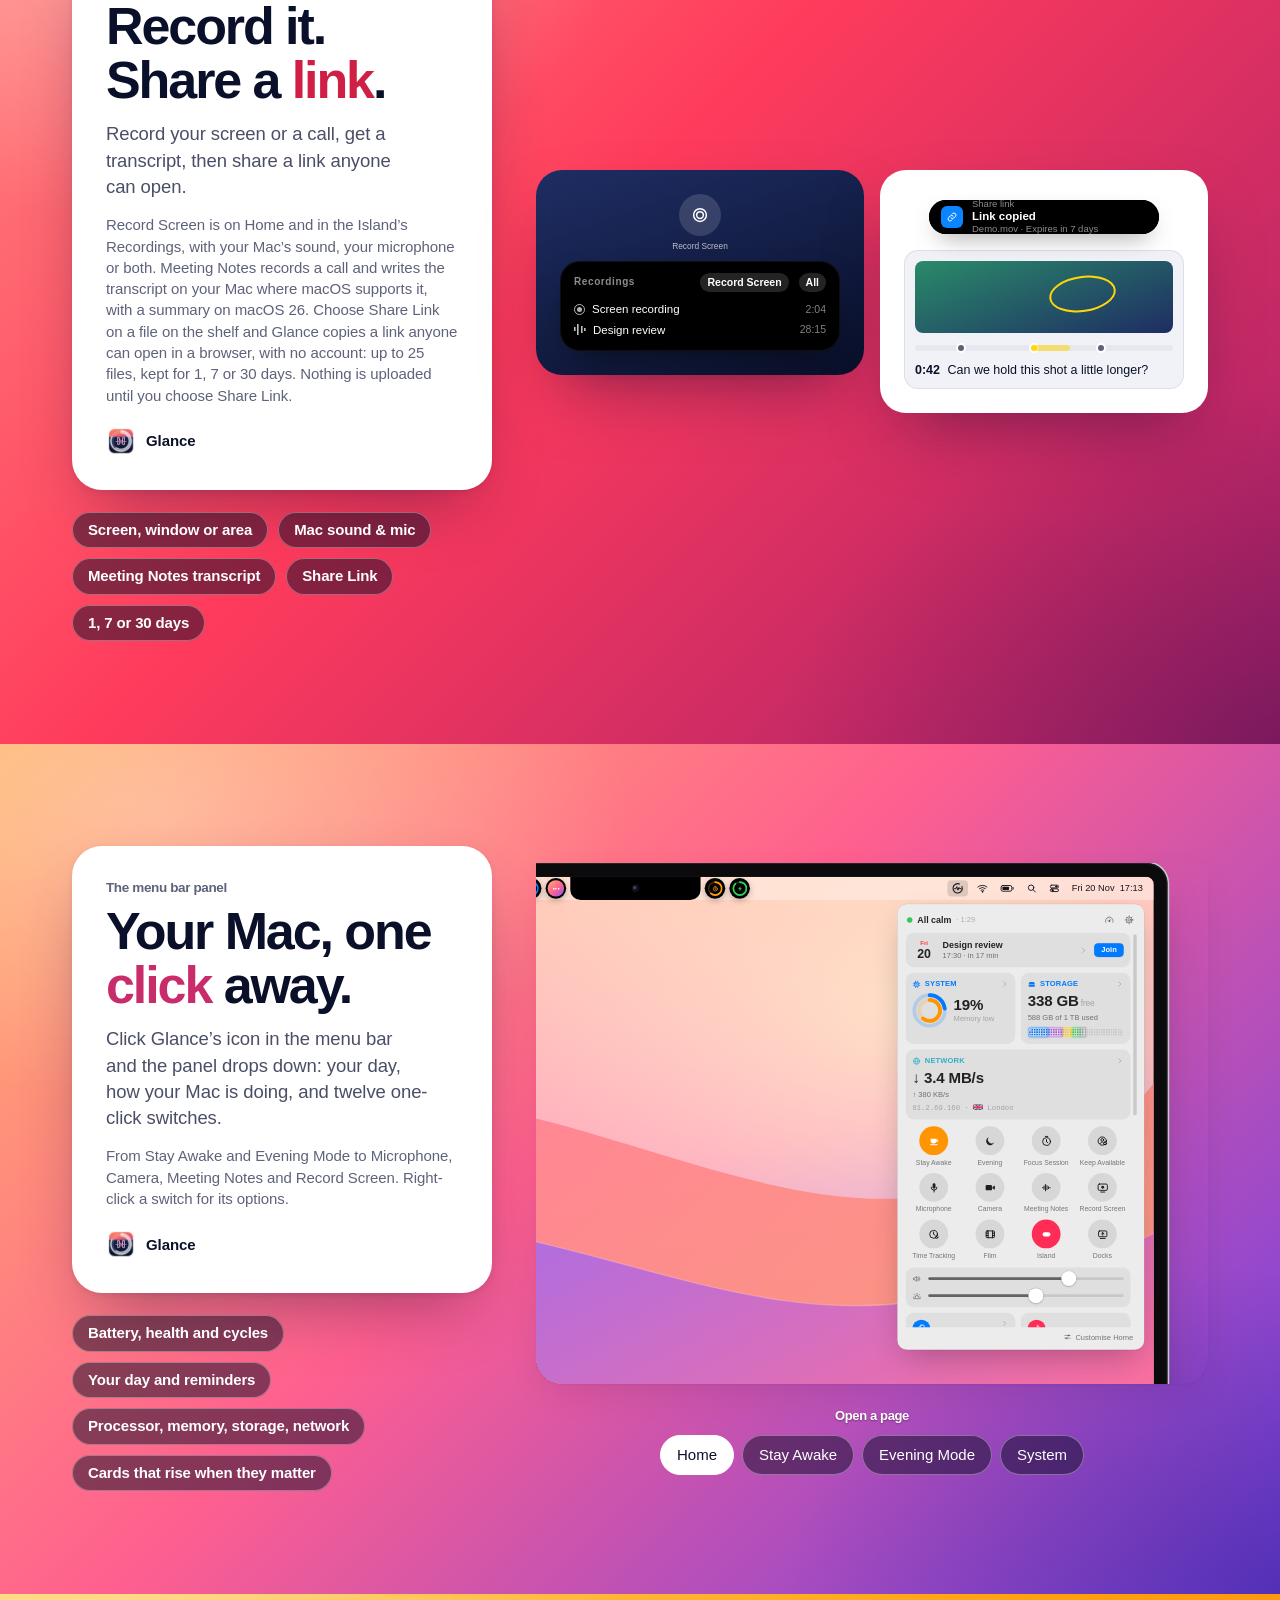
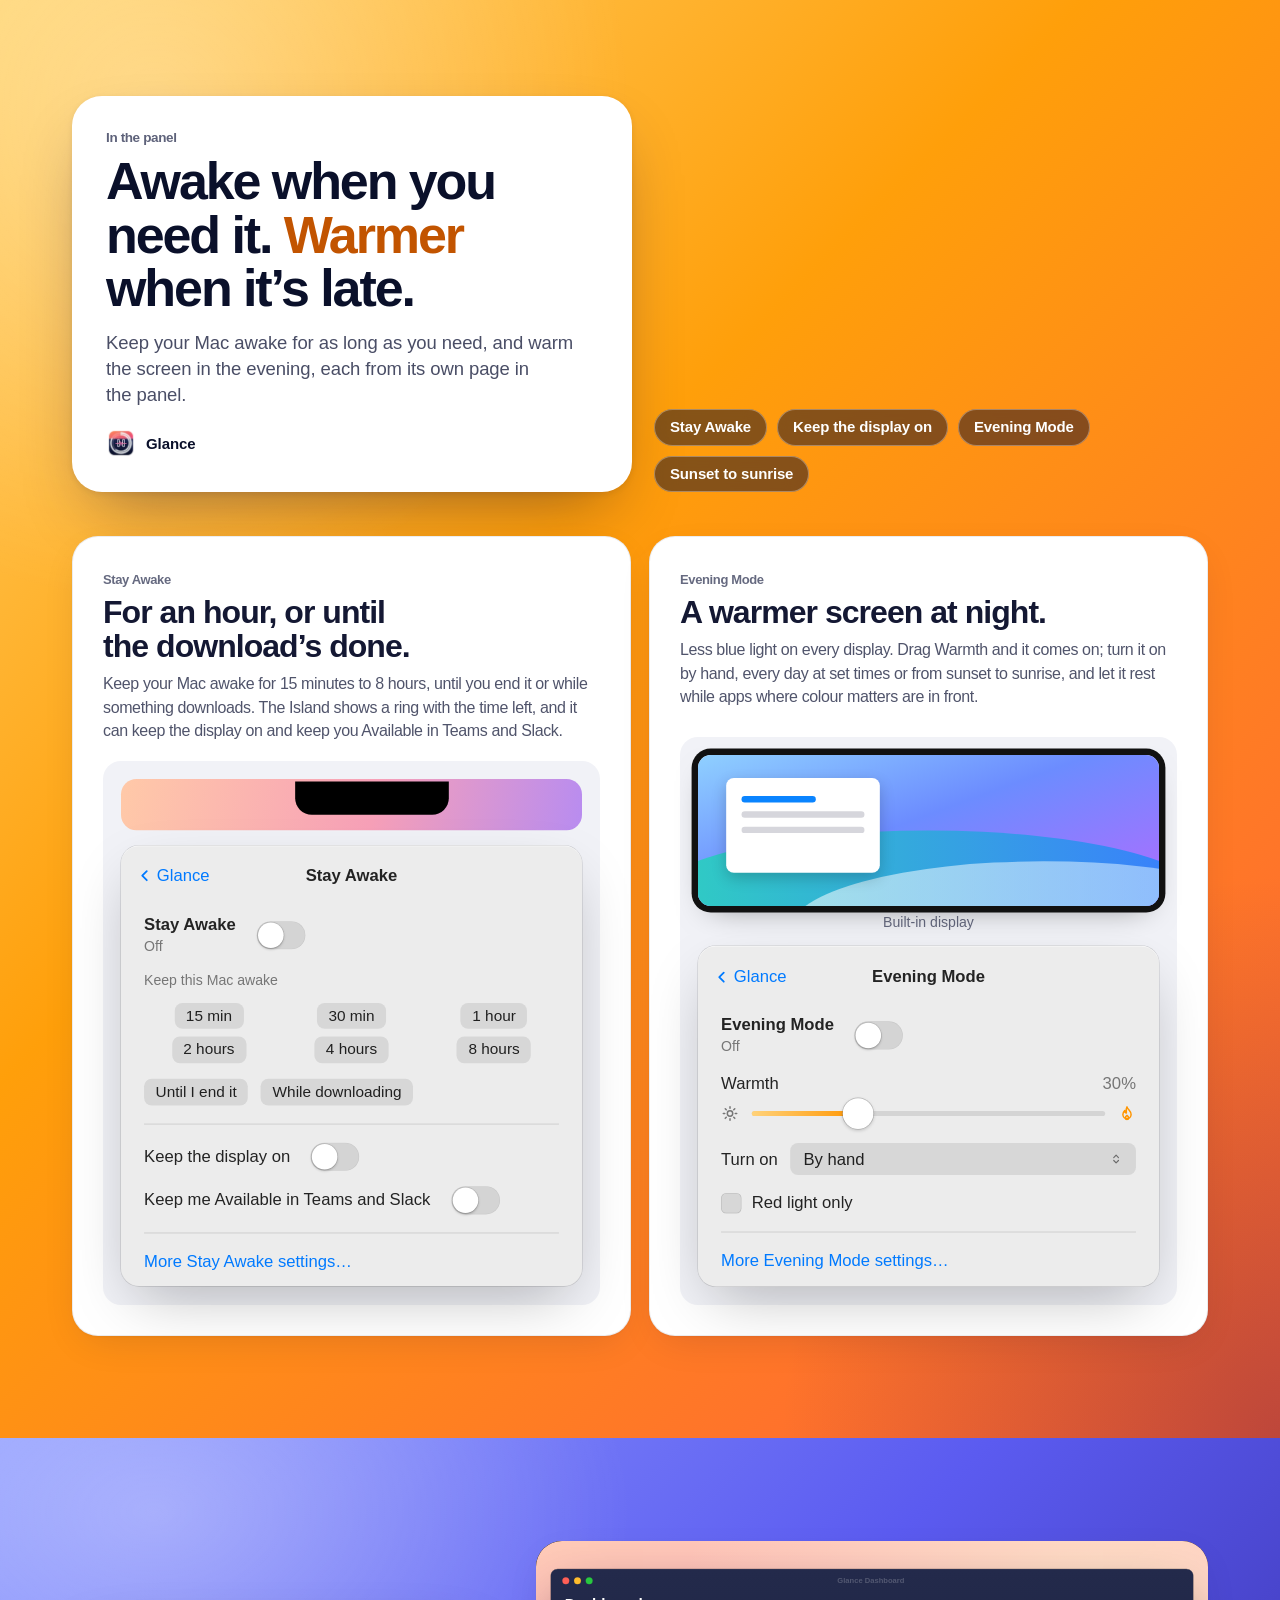
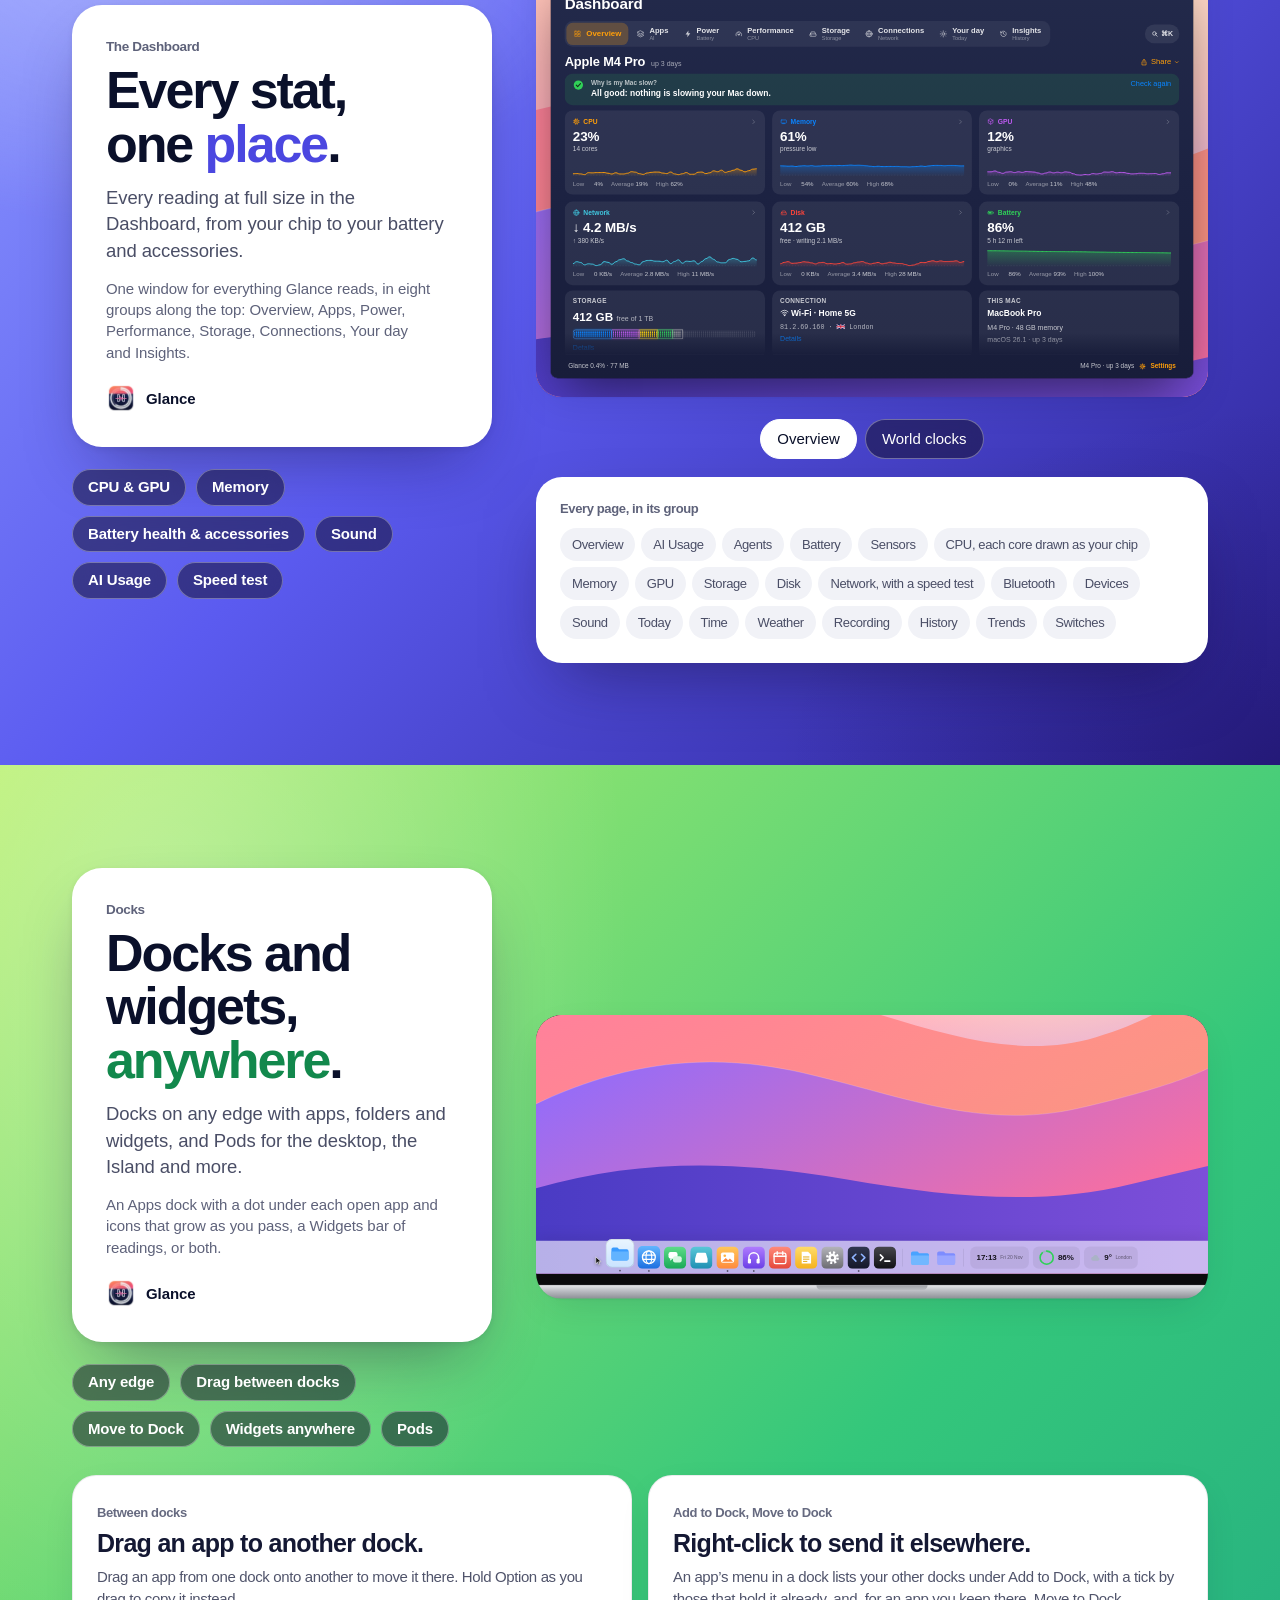
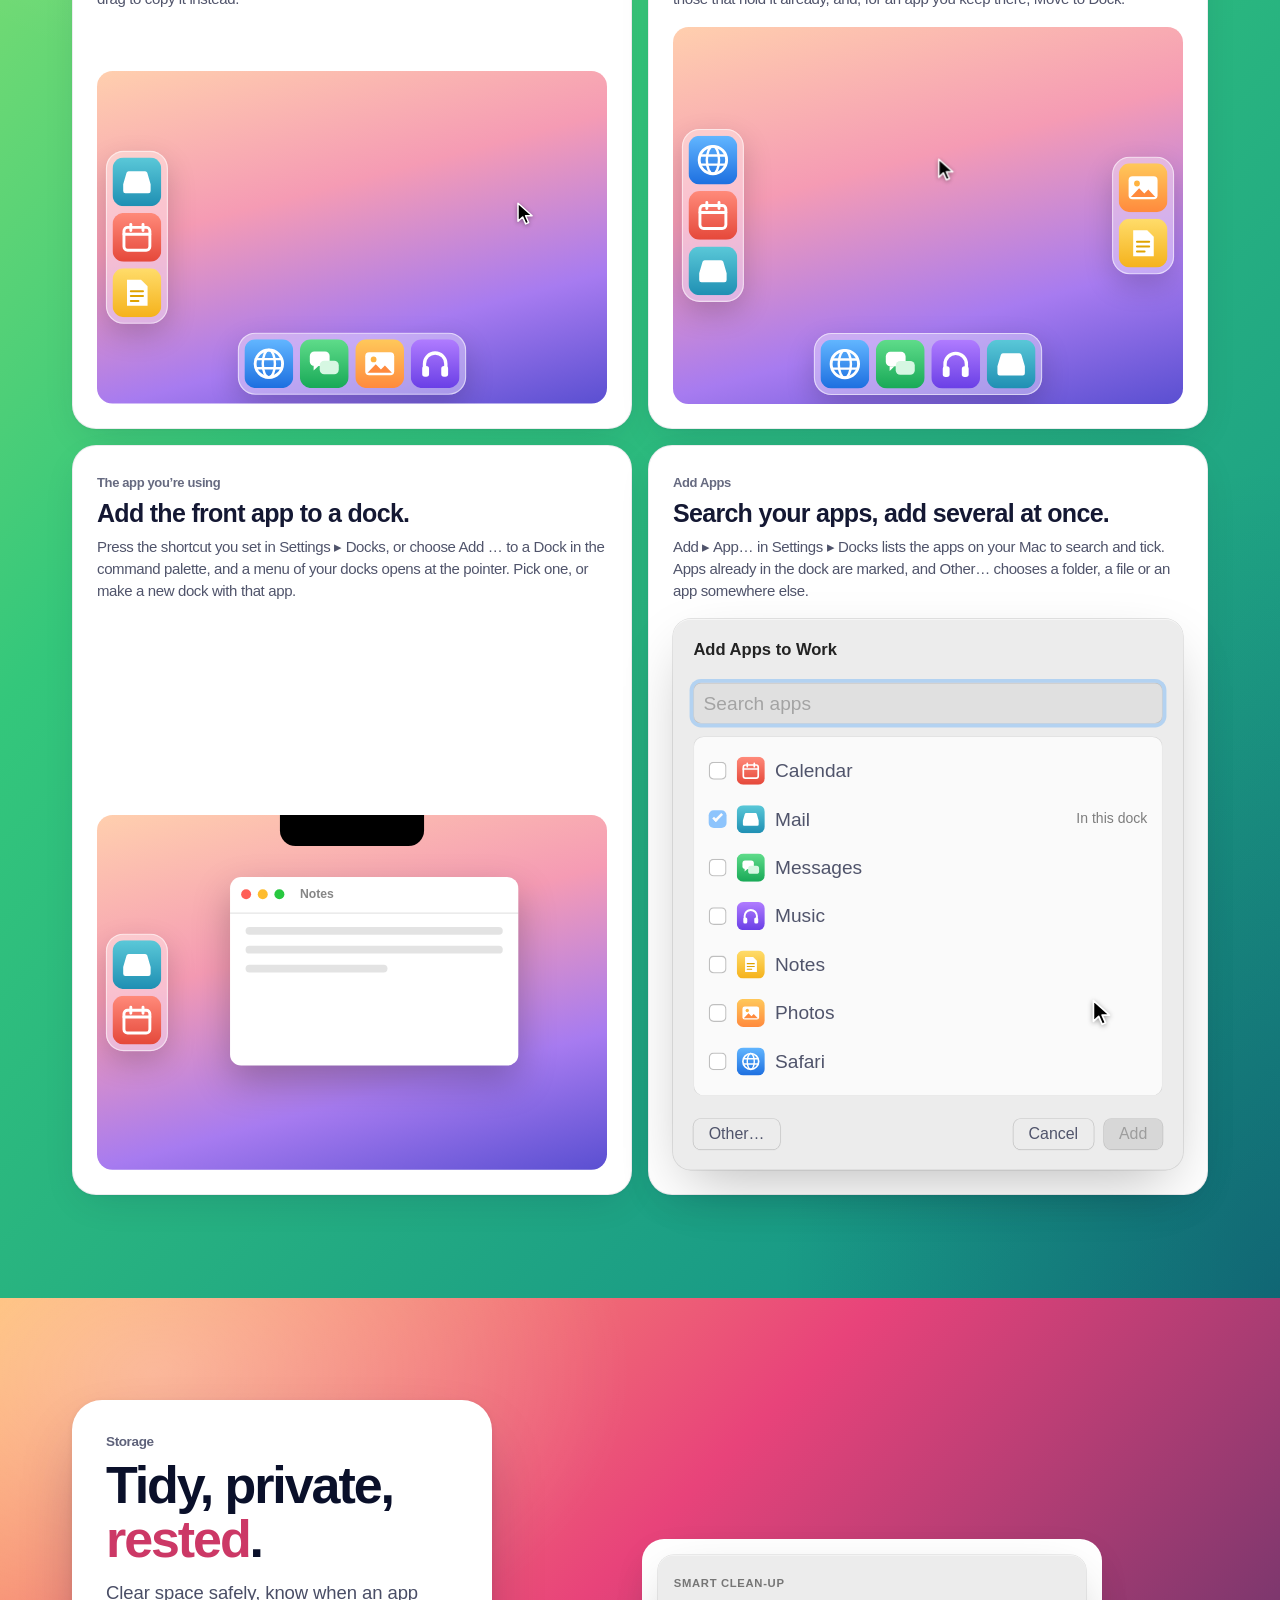
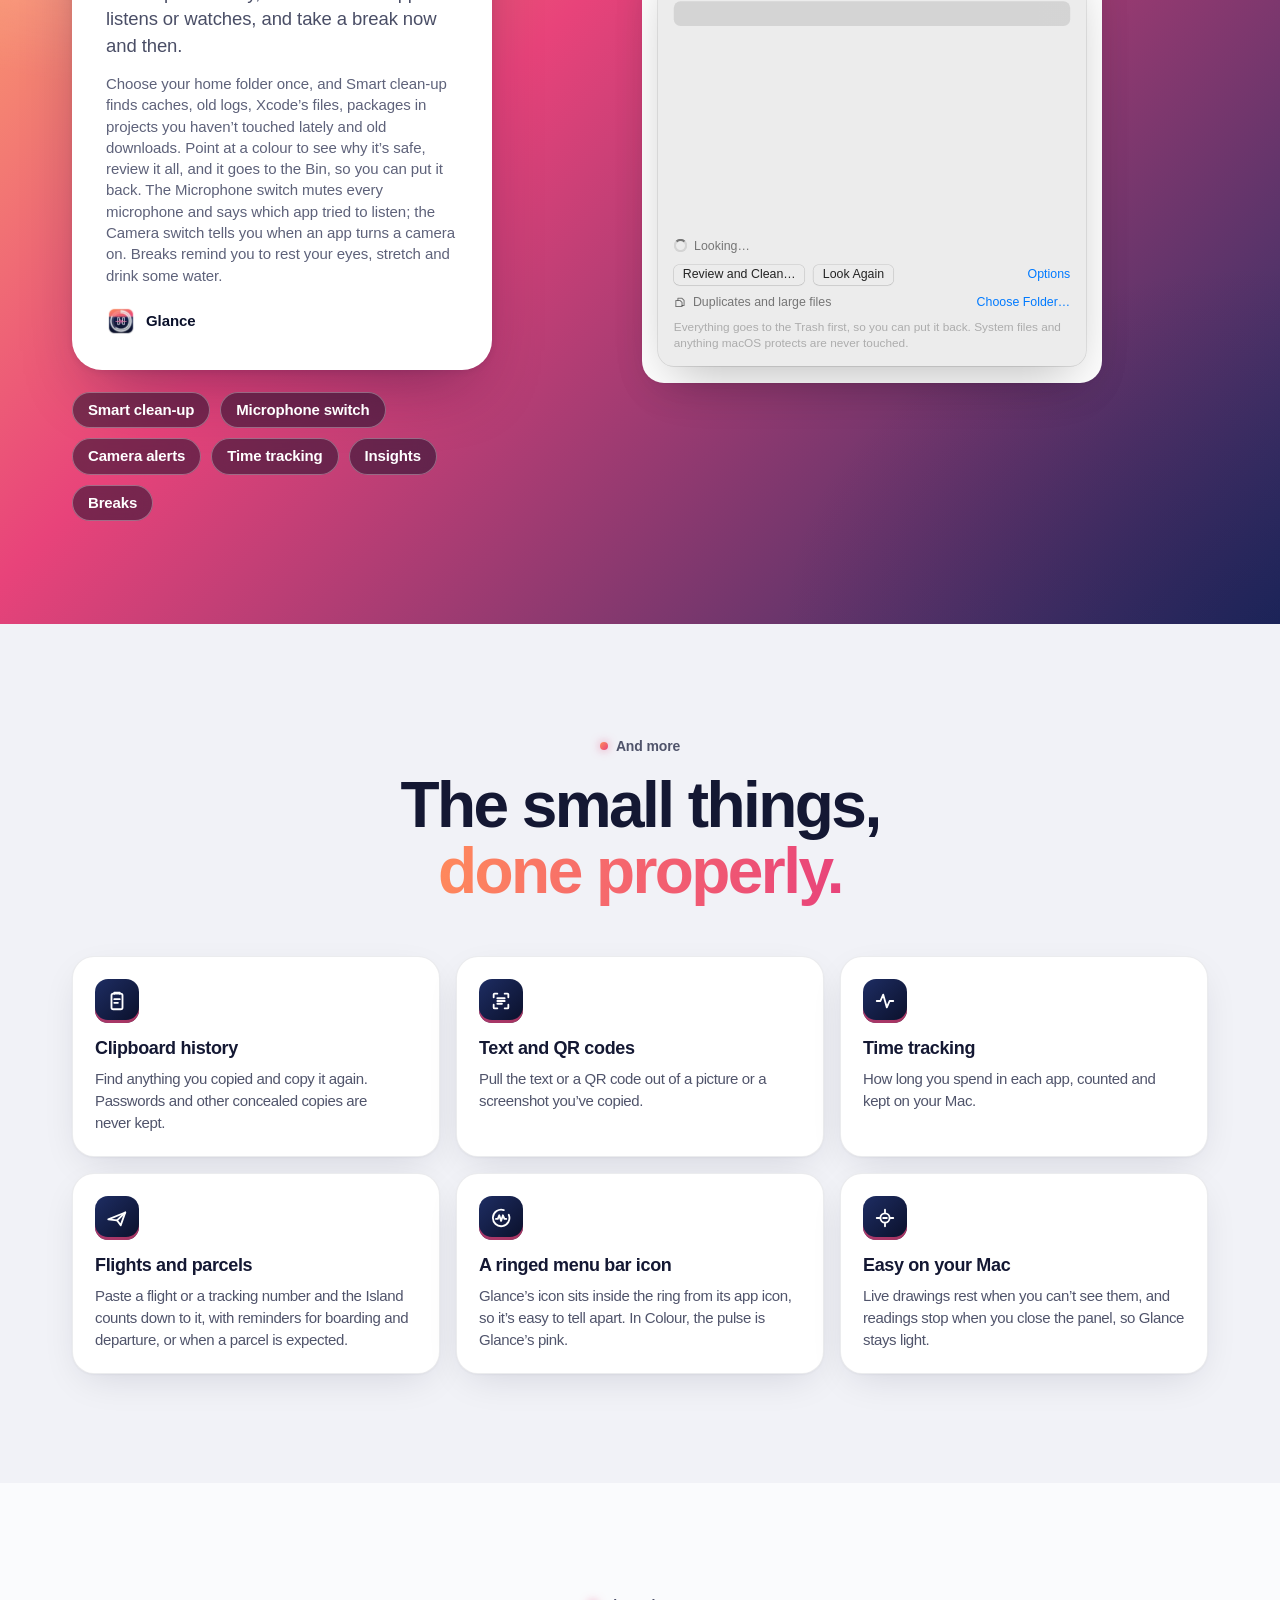
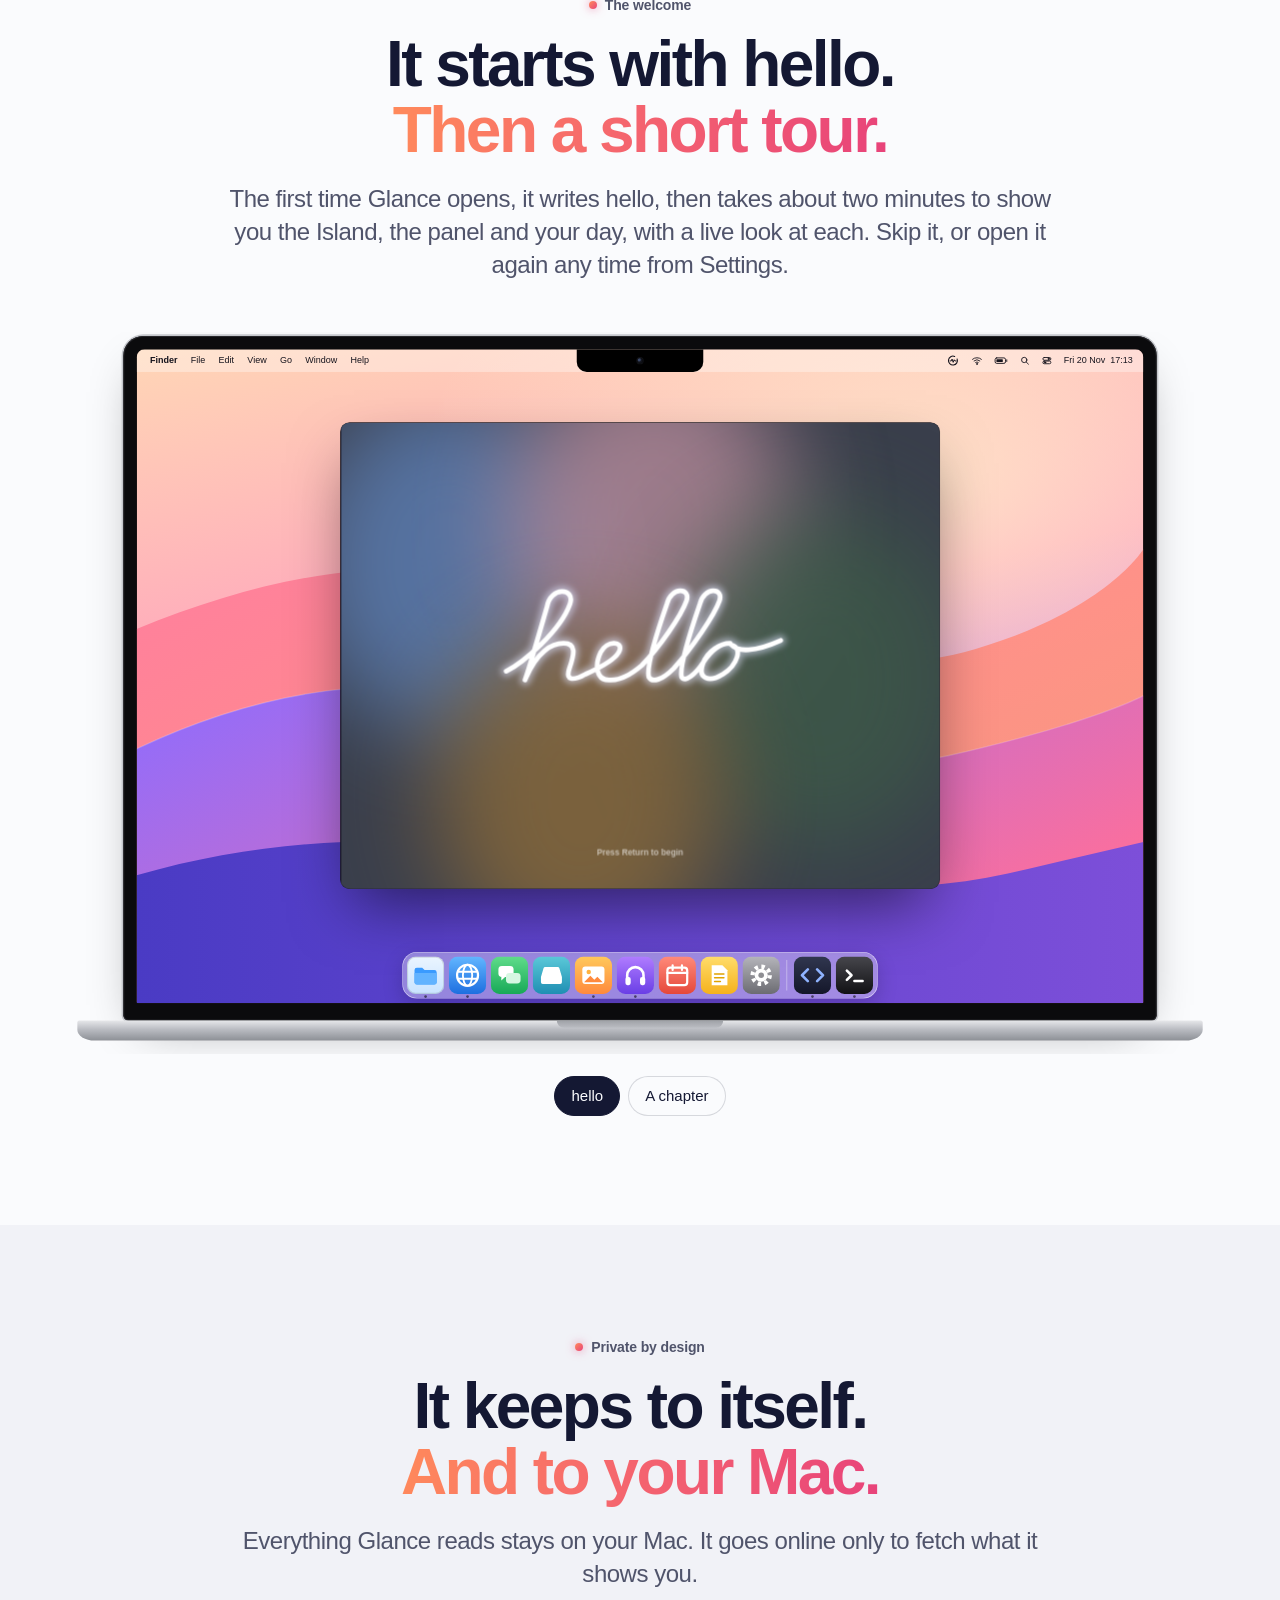
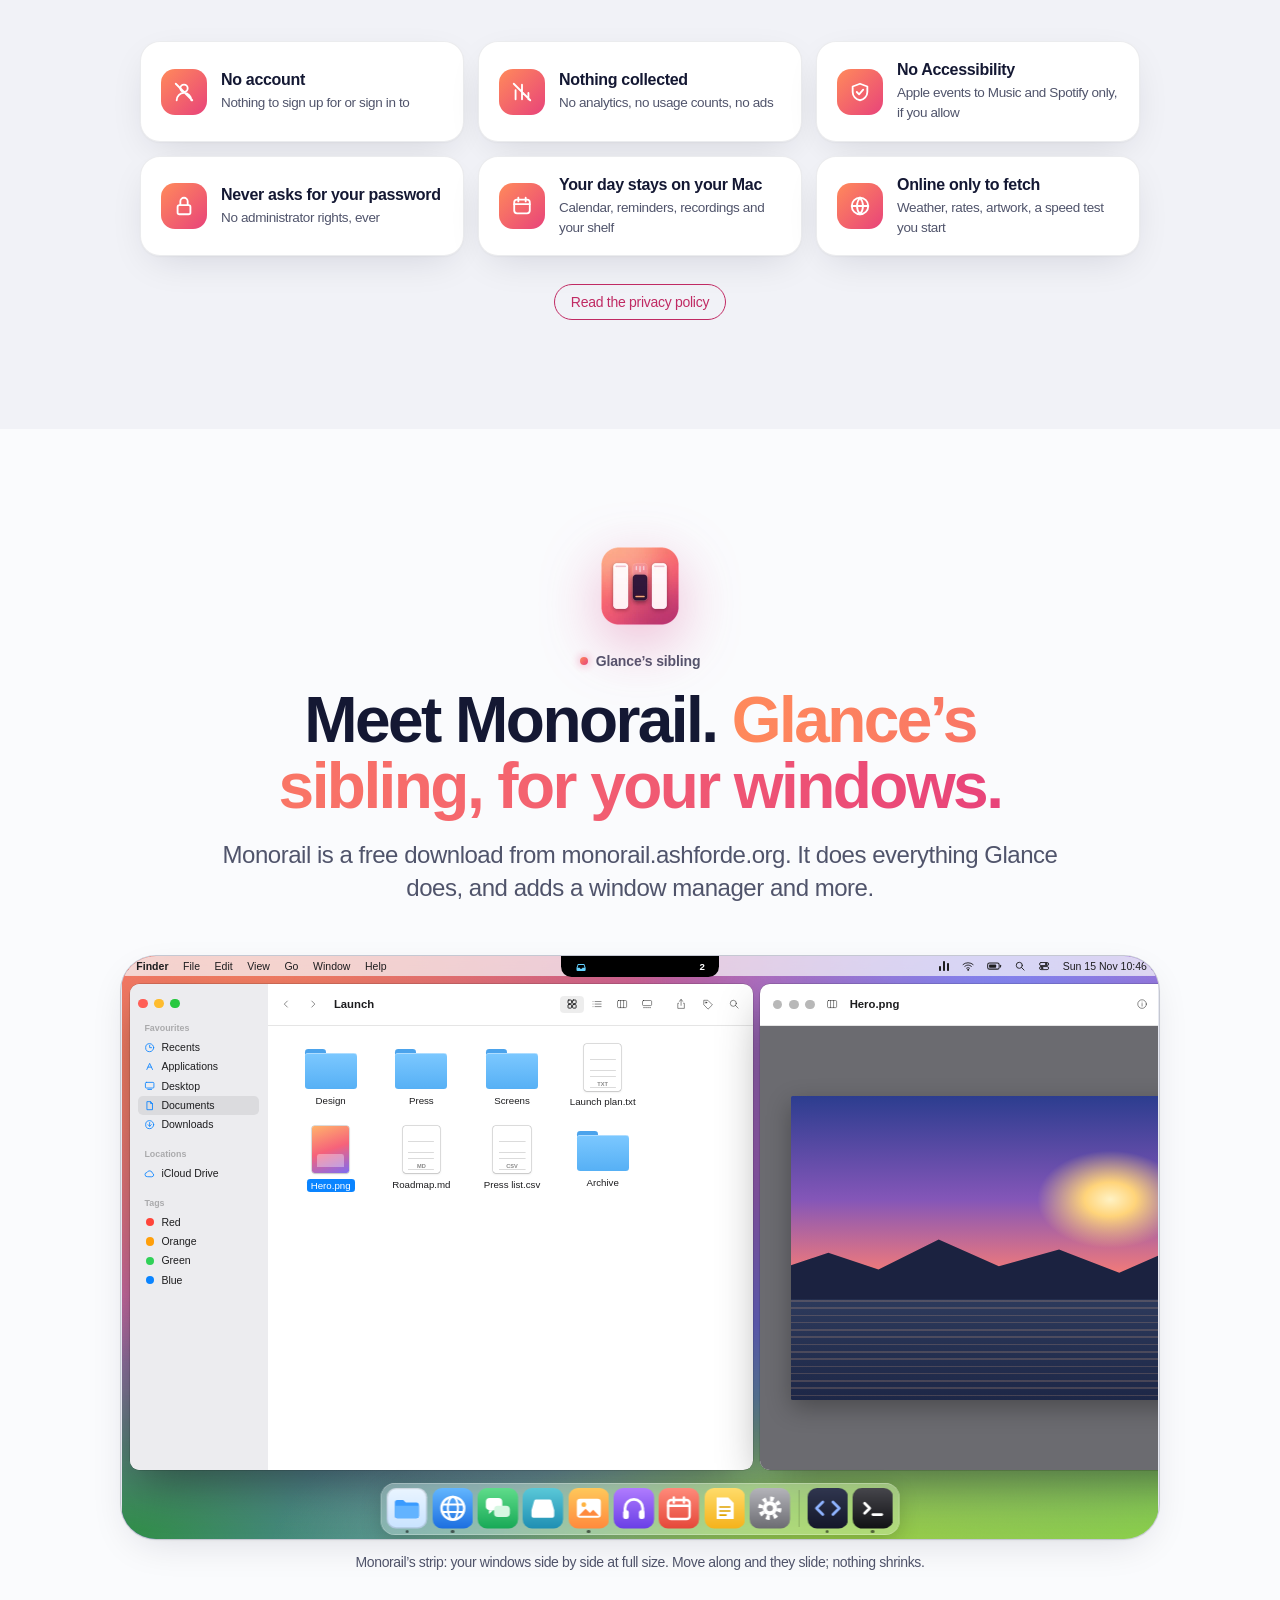
==== commit f5e558ff: "One story on the home page: what Glance is, each feature once in its own band, the details, the down" ====
--- a/index.html
+++ b/index.html
@@ -57,7 +57,7 @@
 <header class="top">
   <div class="bar">
     <a class="brand" href="/"><img src="/assets/icon-64.webp" alt="" width="28" height="28">Glance</a>
-    <nav aria-label="Main"><a href="/#panel">Panel</a><a href="/#island">Island</a><a href="/#dashboard">Dashboard</a><a href="/#awake">Stay Awake</a><a href="/#evening">Evening Mode</a><a href="/#storage">Storage</a><a href="/#monorail">Monorail</a><a href="/privacy/">Privacy</a><a href="/support/">Support</a></nav>
+    <nav aria-label="Main"><a href="/#island">Island</a><a href="/#weather">Weather</a><a href="/#panel">Panel</a><a href="/#day">Stay Awake</a><a href="/#dashboard">Dashboard</a><a href="/#docks">Docks</a><a href="/#storage">Storage</a><a href="/privacy/">Privacy</a><a href="/support/">Support</a></nav>
     <span class="spacer"></span>
     <button type="button" class="iconbtn" id="theme-btn" aria-haspopup="dialog" aria-expanded="false" aria-controls="theme-pop" title="Appearance"><svg viewBox="0 0 24 24" fill="none" stroke="currentColor" stroke-width="1.8" stroke-linecap="round" stroke-linejoin="round" aria-hidden="true"><circle cx="12" cy="12" r="8.5"/><path d="M12 3.5a8.5 8.5 0 0 1 0 17z" fill="currentColor"/></svg><span class="sr">Appearance</span></button>
     <a class="store small" data-appstore href="https://apps.apple.com/app/id6832553480" aria-label="Download Glance on the Mac App Store"><svg viewBox="0 0 24 24" fill="none" stroke="currentColor" stroke-width="2" stroke-linecap="round" stroke-linejoin="round" aria-hidden="true"><circle cx="12" cy="12" r="9.5"/><path d="M12 7.5v8m0 0-3.5-3.5M12 15.5l3.5-3.5"/></svg><span><small>Download on the</small><b>Get Glance</b></span></a>
@@ -75,7 +75,7 @@
 
 <main id="main">
 
-<!-- 1 · Hero: the App Store look (ui/stage.css) -->
+<!-- 1 · What Glance is: the App Store look (ui/stage.css) -->
 <section class="stg stg-hero" data-g="coral">
   <div class="wrap stg-grid">
     <div class="stg-l">
@@ -85,43 +85,34 @@
         <p class="lede">An Island at the top of your Mac with a shelf, timers, music and weather, and your widgets and stats one click away.</p>
         <div class="ctas">
       <a class="store" data-appstore href="https://apps.apple.com/app/id6832553480" aria-label="Download Glance on the Mac App Store"><svg viewBox="0 0 24 24" fill="none" stroke="currentColor" stroke-width="2" stroke-linecap="round" stroke-linejoin="round" aria-hidden="true"><circle cx="12" cy="12" r="9.5"/><path d="M12 7.5v8m0 0-3.5-3.5M12 15.5l3.5-3.5"/></svg><span><small>Download on the</small><b>Mac App Store</b></span></a>
-      <a class="btn text" href="#panel">See what it does ›</a>
+      <a class="btn text" href="#island">See what it does ›</a>
     </div>
         <p class="release">No account. No in-app purchases. Nothing collected.</p>
       </div>
       <ul class="chips" aria-label="Highlights"><li>Stay Awake</li><li>Evening Mode</li><li>Weather</li><li>World clocks</li><li>Mic &amp; camera switches</li><li>Next meeting</li></ul>
     </div>
     <div class="stg-r">
-      <figure class="mac-fig hero-mac"><div class="mac-stage" role="img" aria-label="A drawn MacBook with a warm wallpaper. At the top, the Island hangs from the camera: closed, it shows what’s playing, with round bubbles either side for Stay Awake, a tea timer, charging and the microphone light. Then it opens on Home with its tab bar floating below: the date and battery, quick switches, a line to jot a note, Stay Awake for 1 hour 30, the weather in London and world clocks. Then it opens on Tools, a grid of illustrated icons." data-mac="hero"></div></figure>
-    </div>
-  </div>
-</section>
-<section class="s facts-s" aria-label="Glance in numbers">
-  <div class="wrap">
-    <div class="facts rv">
-      <div><b>Free</b><span>No in-app purchases</span></div>
-      <div><b>0</b><span>Accounts or sign-ins</span></div>
-      <div><b>16</b><span>Dashboard pages</span></div>
-      <div><b>Up to 10</b><span>Island tabs to choose from</span></div>
-    </div>
-  </div>
-</section>
-
-<!-- 3 · The Island -->
+      <figure class="mac-fig hero-mac"><div class="mac-stage" role="img" aria-label="A drawn MacBook with a warm wallpaper. At the top, the Island hides behind the camera, with round bubbles either side for what’s playing, Stay Awake, a tea timer and charging. Then it opens on Home with its tab bar floating below: the date and battery, quick switches, a line to jot a note, Stay Awake for 1 hour 30, the weather in London and world clocks. Then it opens on Tools, a grid of illustrated icons." data-mac="hero"></div></figure>
+    </div>
+  </div>
+</section>
+
+<!-- 2 · The Island, with what else it holds -->
 <section class="stg" data-g="coral" id="island" aria-labelledby="island-h">
   <div class="wrap stg-grid">
     <div class="stg-l rv">
       <div class="hc"><span class="k">The Island</span><h2 class="h2" id="island-h">Your Mac, one <span class="acc">glance</span> up.</h2>
         <p>Switches, your next meeting, the weather and world clocks in the Island at the top of your screen.</p>
-        <p class="more">It hangs from the camera and shows what’s playing. Timers, Stay Awake, charging and an AI limit float beside it in round bubbles, each with a ring for its time or charge. Rest the pointer on it to peek, click to open it, and pick a tab from the bar below.</p>
+        <p class="more">It hides behind the camera, and what’s going on floats beside it in round bubbles: what’s playing, a timer or Stay Awake with a ring for the time left, charging, an AI limit. Point at a bubble for its own card, click the camera to open the Island, and pick a tab from the bar below. Prefer it in one piece? Choose Split bubbles or One pill.</p>
         <p class="app"><img src="/assets/icon-64.webp" alt="" width="30" height="30" loading="lazy">Glance</p></div>
       <ul class="chips" aria-label="Highlights"><li>Music &amp; Spotify</li><li>Timers</li><li>Calendar</li><li>World clocks</li><li>Storage &amp; Battery tabs</li><li>Mirror</li></ul>
     </div>
     <div class="stg-r rv">
-      <figure class="mac-fig"><div class="mac-stage" role="img" aria-label="A drawn MacBook with the Island at the top of the screen. Closed, it shows what’s playing in the pill, with bubbles either side: rings for Stay Awake and a tea timer on the left, a charging ring and the microphone light on the right. Open, it grows into a black card with its tab bar floating below: Home, Calendar, Timer, Tasks, Insights, Storage, Battery and Tools. With the tabs hidden, a single shelf button with the number of files takes their place." data-mac="island"></div></figure>
+      <figure class="mac-fig"><div class="mac-stage" role="img" aria-label="A drawn MacBook with the Island at the top of the screen. Closed, it hides behind the camera with round bubbles either side: what’s playing and a Stay Awake ring on the left, a tea timer and a charging ring on the right. Open, it grows into a black card with its tab bar floating below: Home, Calendar, Timer, Tasks, Insights, Storage, Battery and Tools. With the tabs hidden, a single shelf button with the number of files takes their place." data-mac="island"></div></figure>
       <p class="mac-btns-label">Closed</p>
       <div class="mac-btns" role="group" aria-label="Show the closed Island">
-      <button type="button" data-mac-btn="island:split" aria-pressed="true">Split bubbles</button>
+      <button type="button" data-mac-btn="island:bubbles" aria-pressed="true">Just bubbles</button>
+      <button type="button" data-mac-btn="island:split" aria-pressed="false">Split bubbles</button>
       <button type="button" data-mac-btn="island:pill" aria-pressed="false">One pill</button>
       <button type="button" data-mac-btn="island:glances" aria-pressed="false">Glances at rest</button>
     </div>
@@ -136,14 +127,12 @@
     </div>
     </div>
   </div>
-</section>
-<section class="s" aria-label="More in the Island">
-  <div class="wrap">
+  <div class="wrap stg-more">
     <div class="gx-new sg">
-      <div><i><svg viewBox="0 0 24 24" fill="none" stroke="currentColor" stroke-width="2" stroke-linecap="round" stroke-linejoin="round" aria-hidden="true"><path d="M9 18V6l11-2v12"/><circle cx="6.5" cy="18" r="2.5"/><circle cx="17.5" cy="16" r="2.5"/></svg></i><b>Music and Spotify</b><p>The artwork, where the track is, and play, pause, skip, scrub, shuffle and repeat. macOS asks once before Glance may control each app.</p></div>
-      <div><i><svg viewBox="0 0 24 24" fill="none" stroke="currentColor" stroke-width="2" stroke-linecap="round" stroke-linejoin="round" aria-hidden="true"><path d="M3 13.5 5.6 6h12.8l2.6 7.5V18a2 2 0 0 1-2 2H5a2 2 0 0 1-2-2zM3 13.5h5l1 2h6l1-2h5"/></svg></i><b>A shelf that works with your files</b><p>Drop files on the Island to keep them handy. Unzip archives, fit a picture or a video under a size you type, remove a picture’s background, and let folders you choose fill the shelf by themselves.</p></div>
+      <div><i><svg viewBox="0 0 24 24" fill="none" stroke="currentColor" stroke-width="2" stroke-linecap="round" stroke-linejoin="round" aria-hidden="true"><path d="M9 18V6l11-2v12"/><circle cx="6.5" cy="18" r="2.5"/><circle cx="17.5" cy="16" r="2.5"/></svg></i><b>Music and Spotify</b><p>The artwork, synced lyrics, and play, pause, skip, scrub, shuffle and repeat. Detach the card to keep a floating player on screen. macOS asks once before Glance may control each app.</p></div>
+      <div><i><svg viewBox="0 0 24 24" fill="none" stroke="currentColor" stroke-width="2" stroke-linecap="round" stroke-linejoin="round" aria-hidden="true"><rect x="3.5" y="5" width="17" height="15" rx="2.5"/><path d="M3.5 10h17M8 3v4M16 3v4"/></svg></i><b>Timers, Calendar and Tasks</b><p>Named timers typed in plain words, focus sessions and a stopwatch; your agenda, with events added in words; your reminders and a week planner.</p></div>
       <div><i><svg viewBox="0 0 24 24" fill="none" stroke="currentColor" stroke-width="2" stroke-linecap="round" stroke-linejoin="round" aria-hidden="true"><rect x="3" y="11" width="4" height="9" rx="1"/><rect x="10" y="7" width="4" height="13" rx="1"/><rect x="17" y="4" width="4" height="16" rx="1"/></svg></i><b>Storage, Battery and Memory</b><p>Three tabs with pixel bars, on by default. Point at a block to read what it is. Turn any of them off from the +.</p></div>
-      <div><i><svg viewBox="0 0 24 24" fill="none" stroke="currentColor" stroke-width="2" stroke-linecap="round" stroke-linejoin="round" aria-hidden="true"><circle cx="12" cy="12" r="9"/><path d="M12 7v5l3 2"/></svg></i><b>World clocks and weather</b><p>Your cities at a glance, and the weather for the places you choose, with the rain radar, the next 48 hours and ten days ahead.</p></div>
+      <div><i><svg viewBox="0 0 24 24" fill="none" stroke="currentColor" stroke-width="2" stroke-linecap="round" stroke-linejoin="round" aria-hidden="true"><circle cx="12" cy="12" r="9"/><path d="M12 7v5l3 2"/></svg></i><b>World clocks</b><p>Your cities on Home at a glance. Add one by typing the name of a city or a country.</p></div>
       <div><i><svg viewBox="0 0 24 24" fill="none" stroke="currentColor" stroke-width="2" stroke-linecap="round" stroke-linejoin="round" aria-hidden="true"><path d="M4 8V5a1 1 0 0 1 1-1h3M16 4h3a1 1 0 0 1 1 1v3M20 16v3a1 1 0 0 1-1 1h-3M8 20H5a1 1 0 0 1-1-1v-3"/><circle cx="12" cy="12" r="3"/></svg></i><b>Screenshots and downloads</b><p>Each new screenshot, ready to keep on the shelf, and files downloading with their progress, once you choose your home folder.</p></div>
       <div><i><svg viewBox="0 0 24 24" fill="none" stroke="currentColor" stroke-width="2" stroke-linecap="round" stroke-linejoin="round" aria-hidden="true"><path d="M12 3l1.8 5.2L19 10l-5.2 1.8L12 17l-1.8-5.2L5 10l5.2-1.8z"/></svg></i><b>Claude Code in Agents</b><p>Choose your .claude folder and the Agents tab lists your sessions from the last few hours: the task, its state and the cost so far.</p></div>
       <div><i><svg viewBox="0 0 24 24" fill="none" stroke="currentColor" stroke-width="2" stroke-linecap="round" stroke-linejoin="round" aria-hidden="true"><circle cx="12" cy="10" r="6.5"/><path d="M12 16.5V21M8.5 21h7"/></svg></i><b>Mirror</b><p>A quick look at yourself before a call. The camera is on only while Mirror shows, and nothing is recorded.</p></div>
@@ -152,7 +141,7 @@
   </div>
 </section>
 
-<!-- 6b · The shelf, the weather, Island tools and the Song finder, the screen recorder and share links: drawn as the app draws them, each playing what it does (ui/live.js, ui/tiles.js) -->
+<!-- 3 · The shelf (ui/live.js) -->
 <section class="stg" data-g="teal" id="shelf" aria-labelledby="shelf-h">
   <div class="wrap stg-grid">
     <div class="stg-l rv">
@@ -167,103 +156,24 @@
     </div>
   </div>
 </section>
+
+<!-- 4 · Weather -->
 <section class="stg" data-g="sky" id="weather" aria-labelledby="weather-h">
   <div class="wrap stg-grid">
     <div class="stg-l rv">
       <div class="hc"><span class="k">Weather</span><h2 class="h2" id="weather-h">Know before it <span class="acc">rains</span>.</h2>
         <p>The places you add, 48 hours ahead with the chance of rain each hour, ten days out, and the rain radar.</p>
-        <p class="more">Add a place by typing its name: Glance never asks for your location.</p>
+        <p class="more">Add a place by typing its name: Glance never asks for your location. Weather data by Open-Meteo.com.</p>
         <p class="app"><img src="/assets/icon-64.webp" alt="" width="30" height="30" loading="lazy">Glance</p></div>
       <ul class="chips" aria-label="Highlights"><li>48 hours</li><li>10 days</li><li>Chance of rain</li><li>Rain radar</li></ul>
     </div>
     <div class="stg-r rv">
       <div class="mkg-f stg-wx" role="img" aria-label="The Weather page, under Your day: London at 9° and drizzle under a moving sky, the next 48 hours with temperatures and the chance of rain, and the rain radar." style="aspect-ratio:16/10"><div class="mk-stage" data-mock="weather"></div></div>
-      <div class="stg-panel"><div class="t9 t9-rain" data-t9="rain" aria-hidden="true">
-          <div class="t9-dc"><small class="t9-cap">NEXT 12 HOURS</small><b>Chance of rain</b>
-            <div class="t9-bars"></div>
-            <p class="t9-ax"><span>Now</span><span>6 h</span><span>12 h</span></p></div>
-          <p class="t9-credit"><span>Weather data by Open-Meteo.com</span></p>
-        </div></div>
-    </div>
-  </div>
-</section>
-<!-- 4 · Dashboard -->
-<section class="stg" data-g="indigo" id="dashboard" aria-labelledby="dashboard-h">
-  <div class="wrap stg-grid">
-    <div class="stg-l rv">
-      <div class="hc"><span class="k">The Dashboard</span><h2 class="h2" id="dashboard-h">Every stat, one <span class="acc">place</span>.</h2>
-        <p>Every reading at full size in the Dashboard, from your chip to your battery and accessories.</p>
-        <p class="more">One window for everything Glance reads, in eight groups along the top: Overview, Apps, Power, Performance, Storage, Connections, Your day and Insights.</p>
-        <p class="app"><img src="/assets/icon-64.webp" alt="" width="30" height="30" loading="lazy">Glance</p></div>
-      <ul class="chips" aria-label="Highlights"><li>CPU &amp; GPU</li><li>Memory</li><li>Battery health &amp; accessories</li><li>Sound</li><li>AI Usage</li><li>Speed test</li></ul>
-    </div>
-    <div class="stg-r rv">
-      <figure class="mac-fig"><div class="mac-stage" role="img" aria-label="A drawn MacBook with Glance’s Dashboard open as a window on the desktop: its Overview answers “Why is my Mac slow?” with all good, above tiles for CPU, memory, GPU, network, disk and battery with their charts, then storage, the connection and this Mac." data-mac="dash"></div></figure>
-      <div class="mac-btns" role="group" aria-label="Show a page of the Dashboard">
-      <button type="button" data-mac-btn="dash:overview" aria-pressed="true">Overview</button>
-      <button type="button" data-mac-btn="dash:weather" aria-pressed="false">Weather</button>
-      <button type="button" data-mac-btn="dash:time" aria-pressed="false">World clocks</button>
-    </div>
-    </div>
-  </div>
-</section>
-<section class="s" aria-label="Every Dashboard page">
-  <div class="wrap">
-    <ul class="gx-pages sg" aria-label="Every Dashboard page">
-      <li>Overview</li><li>CPU, each core drawn as your chip</li><li>Memory</li><li>GPU</li><li>Disk</li><li>Network, with a speed test</li><li>Battery</li><li>Sound</li><li>Devices</li><li>Storage</li><li>AI Usage</li><li>Weather</li><li>World clocks</li><li>Today</li><li>Trends</li><li>History</li>
-    </ul>
-  </div>
-</section>
-
-<!-- 2 · Menu bar panel -->
-<section class="stg" data-g="sunset" id="panel" aria-labelledby="panel-h">
-  <div class="wrap stg-grid">
-    <div class="stg-l rv">
-      <div class="hc"><span class="k">The menu bar panel</span><h2 class="h2" id="panel-h">Your Mac, one <span class="acc">click</span> away.</h2>
-        <p>Click Glance’s icon in the menu bar and the panel drops down: your day, how your Mac is doing, and twelve one-click switches.</p>
-        <p class="more">From Stay Awake and Evening Mode to Microphone, Camera, Meeting Notes and Record Screen. Right-click a switch for its options.</p>
-        <p class="app"><img src="/assets/icon-64.webp" alt="" width="30" height="30" loading="lazy">Glance</p></div>
-      <ul class="chips" aria-label="Highlights"><li>Battery, health and cycles</li><li>Your day and reminders</li><li>Processor, memory, storage, network</li><li>Cards that rise when they matter</li></ul>
-    </div>
-    <div class="stg-r rv">
-      <figure class="mac-fig"><div class="mac-stage" role="img" aria-label="A drawn MacBook with Glance’s panel open below its menu bar icon. The panel shows All calm, today’s next meeting with a Join button, cards for System, Storage and Network, and twelve round switches in four columns: Stay Awake (on), Evening, Focus Session, Keep Available, Microphone, Camera, Meeting Notes, Record Screen, Time Tracking, Film, Island (on) and Docks, then volume and brightness." data-mac="panel"></div></figure>
-      <p class="mac-btns-label">Open a page</p>
-      <div class="mac-btns" role="group" aria-label="Show a page of the panel">
-      <button type="button" data-mac-btn="panel:home" aria-pressed="true">Home</button>
-      <button type="button" data-mac-btn="panel:awake" aria-pressed="false">Stay Awake</button>
-      <button type="button" data-mac-btn="panel:evening" aria-pressed="false">Evening Mode</button>
-      <button type="button" data-mac-btn="panel:system" aria-pressed="false">System</button>
-    </div>
-    </div>
-  </div>
-</section>
-
-<!-- 5 · Stay Awake and Evening Mode -->
-<section class="stg" data-g="orange" id="day" aria-labelledby="day-h">
-  <div class="wrap stg-grid stack">
-    <div class="stg-l rv">
-      <div class="hc"><span class="k">One click away</span><h2 class="h2" id="day-h">Awake when you need it. <span class="acc">Warmer</span> when it’s late.</h2>
-        <p>Keep your Mac awake for as long as you need, and warm the screen in the evening, each from its own page in the panel.</p>
-        <p class="app"><img src="/assets/icon-64.webp" alt="" width="30" height="30" loading="lazy">Glance</p></div>
-      <ul class="chips" aria-label="Highlights"><li>Stay Awake</li><li>Keep the display on</li><li>Evening Mode</li><li>Sunset to sunrise</li></ul>
-    </div>
-    <div class="stg-r rv">
-      <div class="gx-pair">
-      <div class="gx-card rv" id="awake">
-        <div><span class="k">Stay Awake</span><h3>For an hour, or until the download’s done.</h3>
-          <p class="desc">Keep your Mac awake for 15 minutes to 8 hours, until you end it or while something downloads. The Island shows a ring with the time left, and it can keep the display on and keep you Available in Teams and Slack.</p></div>
-        <figure class="glv-fig" role="img" aria-label="Glance’s Stay Awake page in the menu bar panel: the pointer clicks 1 hour, the Stay Awake switch comes on and reads On for 1 h, a blue Stay Awake ring appears beside the Island, the time counts down to 59 and 58 minutes, and Keep the display on is switched on."><div data-glive="awake"></div></figure>
-      </div>
-      <div class="gx-card rv" id="evening">
-        <div><span class="k">Evening Mode</span><h3>A warmer screen at night.</h3>
-          <p class="desc">Less blue light on every display. Drag Warmth and it comes on; turn it on by hand, every day at set times or from sunset to sunrise, and let it rest while apps where colour matters are in front.</p></div>
-        <figure class="glv-fig" role="img" aria-label="Glance’s Evening Mode page: the pointer drags Warmth from 30% to 60%, which turns Evening Mode on now, until you turn it off, and the display above warms; then Turn on is changed from By hand to Sunset to sunrise."><div data-glive="evening"></div></figure>
-      </div>
-    </div>
-    </div>
-  </div>
-</section>
-
+    </div>
+  </div>
+</section>
+
+<!-- 5 · Island tools and the Song finder (ui/tiles.js) -->
 <section class="stg" data-g="violet" id="tools" aria-labelledby="tools-h">
   <div class="wrap stg-grid">
     <div class="stg-l rv">
@@ -281,8 +191,7 @@
               <span><b class="a">Name that song</b><b class="b">Listening</b><small class="a">What this Mac is playing, through Screen &amp; System Audio Recording.</small><small class="b">Listening to this Mac’s sound…</small></span></div>
             <div class="t9-card"><span class="art"></span><span><b>Northern Lights</b><small>The Harbour Trio</small><span class="pl"><i>Apple Music</i><i>Shazam</i><i>Spotify</i><i>Copy</i></span></span></div>
           </div>
-        </div></div><div class="stg-panel"><b class="stg-cap">More in the Island</b><ul class="g9-list">
-          <li><b>Song finder</b><span>Names the song that’s playing.</span></li>
+        </div></div><div class="stg-panel"><b class="stg-cap">More tools</b><ul class="g9-list">
           <li><b>Calculator</b><span>Basic or scientific, with a tape.</span></li>
           <li><b>Developer tools</b><span>Base64, JSON, hashes, UUIDs and more.</span></li>
           <li><b>Things, Obsidian and Plane</b><span>Add to-dos, edit your vault’s notes, see your work items.</span></li>
@@ -290,12 +199,14 @@
     </div>
   </div>
 </section>
+
+<!-- 6 · Record and share (ui/tiles.js) -->
 <section class="stg" data-g="red" id="record" aria-labelledby="record-h">
   <div class="wrap stg-grid">
     <div class="stg-l rv">
       <div class="hc"><span class="k">Record and share</span><h2 class="h2" id="record-h">Record it. Share a <span class="acc">link</span>.</h2>
         <p>Record your screen or a call, get a transcript, then share a link anyone can open.</p>
-        <p class="more">Record Screen is on Home and in the Island’s Recordings, with your Mac’s sound, your microphone or both. Choose Share Link on a file on the shelf and Glance copies a link anyone can open in a browser, with no account: up to 25 files, kept for 1, 7 or 30 days. Nothing is uploaded until you choose Share Link.</p>
+        <p class="more">Record Screen is on Home and in the Island’s Recordings, with your Mac’s sound, your microphone or both. Meeting Notes records a call and writes the transcript on your Mac where macOS supports it, with a summary on macOS 26. Choose Share Link on a file on the shelf and Glance copies a link anyone can open in a browser, with no account: up to 25 files, kept for 1, 7 or 30 days. Nothing is uploaded until you choose Share Link.</p>
         <p class="app"><img src="/assets/icon-64.webp" alt="" width="30" height="30" loading="lazy">Glance</p></div>
       <ul class="chips" aria-label="Highlights"><li>Screen, window or area</li><li>Mac sound &amp; mic</li><li>Meeting Notes transcript</li><li>Share Link</li><li>1, 7 or 30 days</li></ul>
     </div>
@@ -317,13 +228,86 @@
   </div>
 </section>
 
-<!-- 7 · Docks -->
+<!-- 7 · The menu bar panel -->
+<section class="stg" data-g="sunset" id="panel" aria-labelledby="panel-h">
+  <div class="wrap stg-grid">
+    <div class="stg-l rv">
+      <div class="hc"><span class="k">The menu bar panel</span><h2 class="h2" id="panel-h">Your Mac, one <span class="acc">click</span> away.</h2>
+        <p>Click Glance’s icon in the menu bar and the panel drops down: your day, how your Mac is doing, and twelve one-click switches.</p>
+        <p class="more">From Stay Awake and Evening Mode to Microphone, Camera, Meeting Notes and Record Screen. Right-click a switch for its options.</p>
+        <p class="app"><img src="/assets/icon-64.webp" alt="" width="30" height="30" loading="lazy">Glance</p></div>
+      <ul class="chips" aria-label="Highlights"><li>Battery, health and cycles</li><li>Your day and reminders</li><li>Processor, memory, storage, network</li><li>Cards that rise when they matter</li></ul>
+    </div>
+    <div class="stg-r rv">
+      <figure class="mac-fig"><div class="mac-stage" role="img" aria-label="A drawn MacBook with Glance’s panel open below its menu bar icon. The panel shows All calm, today’s next meeting with a Join button, cards for System, Storage and Network, and twelve round switches in four columns: Stay Awake (on), Evening, Focus Session, Keep Available, Microphone, Camera, Meeting Notes, Record Screen, Time Tracking, Film, Island (on) and Docks, then volume and brightness." data-mac="panel"></div></figure>
+      <p class="mac-btns-label">Open a page</p>
+      <div class="mac-btns" role="group" aria-label="Show a page of the panel">
+      <button type="button" data-mac-btn="panel:home" aria-pressed="true">Home</button>
+      <button type="button" data-mac-btn="panel:awake" aria-pressed="false">Stay Awake</button>
+      <button type="button" data-mac-btn="panel:evening" aria-pressed="false">Evening Mode</button>
+      <button type="button" data-mac-btn="panel:system" aria-pressed="false">System</button>
+    </div>
+    </div>
+  </div>
+</section>
+
+<!-- 8 · Stay Awake and Evening Mode, two of the panel's pages (ui/live.js) -->
+<section class="stg" data-g="orange" id="day" aria-labelledby="day-h">
+  <div class="wrap stg-grid stack">
+    <div class="stg-l rv">
+      <div class="hc"><span class="k">In the panel</span><h2 class="h2" id="day-h">Awake when you need it. <span class="acc">Warmer</span> when it’s late.</h2>
+        <p>Keep your Mac awake for as long as you need, and warm the screen in the evening, each from its own page in the panel.</p>
+        <p class="app"><img src="/assets/icon-64.webp" alt="" width="30" height="30" loading="lazy">Glance</p></div>
+      <ul class="chips" aria-label="Highlights"><li>Stay Awake</li><li>Keep the display on</li><li>Evening Mode</li><li>Sunset to sunrise</li></ul>
+    </div>
+    <div class="stg-r rv">
+      <div class="gx-pair">
+      <div class="gx-card rv" id="awake">
+        <div><span class="k">Stay Awake</span><h3>For an hour, or until the download’s done.</h3>
+          <p class="desc">Keep your Mac awake for 15 minutes to 8 hours, until you end it or while something downloads. The Island shows a ring with the time left, and it can keep the display on and keep you Available in Teams and Slack.</p></div>
+        <figure class="glv-fig" role="img" aria-label="Glance’s Stay Awake page in the menu bar panel: the pointer clicks 1 hour, the Stay Awake switch comes on and reads On for 1 h, a blue Stay Awake ring appears beside the Island, the time counts down to 59 and 58 minutes, and Keep the display on is switched on."><div data-glive="awake"></div></figure>
+      </div>
+      <div class="gx-card rv" id="evening">
+        <div><span class="k">Evening Mode</span><h3>A warmer screen at night.</h3>
+          <p class="desc">Less blue light on every display. Drag Warmth and it comes on; turn it on by hand, every day at set times or from sunset to sunrise, and let it rest while apps where colour matters are in front.</p></div>
+        <figure class="glv-fig" role="img" aria-label="Glance’s Evening Mode page: the pointer drags Warmth from 30% to 60%, which turns Evening Mode on now, until you turn it off, and the display above warms; then Turn on is changed from By hand to Sunset to sunrise."><div data-glive="evening"></div></figure>
+      </div>
+    </div>
+    </div>
+  </div>
+</section>
+
+<!-- 9 · The Dashboard -->
+<section class="stg" data-g="indigo" id="dashboard" aria-labelledby="dashboard-h">
+  <div class="wrap stg-grid">
+    <div class="stg-l rv">
+      <div class="hc"><span class="k">The Dashboard</span><h2 class="h2" id="dashboard-h">Every stat, one <span class="acc">place</span>.</h2>
+        <p>Every reading at full size in the Dashboard, from your chip to your battery and accessories.</p>
+        <p class="more">One window for everything Glance reads, in eight groups along the top: Overview, Apps, Power, Performance, Storage, Connections, Your day and Insights.</p>
+        <p class="app"><img src="/assets/icon-64.webp" alt="" width="30" height="30" loading="lazy">Glance</p></div>
+      <ul class="chips" aria-label="Highlights"><li>CPU &amp; GPU</li><li>Memory</li><li>Battery health &amp; accessories</li><li>Sound</li><li>AI Usage</li><li>Speed test</li></ul>
+    </div>
+    <div class="stg-r rv">
+      <figure class="mac-fig"><div class="mac-stage" role="img" aria-label="A drawn MacBook with Glance’s Dashboard open as a window on the desktop: its Overview answers “Why is my Mac slow?” with all good, above tiles for CPU, memory, GPU, network, disk and battery with their charts, then storage, the connection and this Mac." data-mac="dash"></div></figure>
+      <div class="mac-btns" role="group" aria-label="Show a page of the Dashboard">
+      <button type="button" data-mac-btn="dash:overview" aria-pressed="true">Overview</button>
+      <button type="button" data-mac-btn="dash:time" aria-pressed="false">World clocks</button>
+    </div>
+      <div class="stg-panel stg-pages"><b class="stg-cap">Every page, in its group</b>
+        <ul class="gx-pages" aria-label="Every Dashboard page">
+          <li>Overview</li><li>AI Usage</li><li>Agents</li><li>Battery</li><li>Sensors</li><li>CPU, each core drawn as your chip</li><li>Memory</li><li>GPU</li><li>Storage</li><li>Disk</li><li>Network, with a speed test</li><li>Bluetooth</li><li>Devices</li><li>Sound</li><li>Today</li><li>Time</li><li>Weather</li><li>Recording</li><li>History</li><li>Trends</li><li>Switches</li>
+        </ul></div>
+    </div>
+  </div>
+</section>
+
+<!-- 10 · Docks and widgets (ui/live.js) -->
 <section class="stg" data-g="green" id="docks" aria-labelledby="docks-h">
   <div class="wrap stg-grid">
     <div class="stg-l rv">
       <div class="hc"><span class="k">Docks</span><h2 class="h2" id="docks-h">Docks and widgets, <span class="acc">anywhere</span>.</h2>
         <p>Docks on any edge with apps, folders and widgets, and Pods for the desktop, the Island and more.</p>
-        <p class="more">An Apps dock with a dot under each open app and icons that grow as you pass, a Widgets bar of readings, or both. Move apps between docks by dragging or from their menu, and add the app you’re using in a keystroke.</p>
+        <p class="more">An Apps dock with a dot under each open app and icons that grow as you pass, a Widgets bar of readings, or both.</p>
         <p class="app"><img src="/assets/icon-64.webp" alt="" width="30" height="30" loading="lazy">Glance</p></div>
       <ul class="chips" aria-label="Highlights"><li>Any edge</li><li>Drag between docks</li><li>Move to Dock</li><li>Widgets anywhere</li><li>Pods</li></ul>
     </div>
@@ -331,9 +315,7 @@
       <figure class="mac-fig"><div class="mac-stage" role="img" aria-label="A drawn MacBook with Glance’s dock along the whole bottom edge: app icons with a dot under the open ones, two folders, then the time, the battery at 86% and the weather in London. A pointer sweeps along and the icons grow as it passes." data-mac="docks"></div></figure>
     </div>
   </div>
-</section>
-<section class="s" aria-label="Moving apps between docks">
-  <div class="wrap">
+  <div class="wrap stg-more">
     <div class="g9 dk4">
       <article class="g9-t rv">
         <div><span class="k">Between docks</span><h3>Drag an app to another dock.</h3>
@@ -359,13 +341,13 @@
   </div>
 </section>
 
-<!-- 6 · Storage -->
+<!-- 11 · Storage, the privacy switches and breaks -->
 <section class="stg" data-g="night" id="storage" aria-labelledby="storage-h">
   <div class="wrap stg-grid">
     <div class="stg-l rv">
       <div class="hc"><span class="k">Storage</span><h2 class="h2" id="storage-h">Tidy, private, <span class="acc">rested</span>.</h2>
         <p>Clear space safely, know when an app listens or watches, and take a break now and then.</p>
-        <p class="more">Choose your home folder once, and Smart clean-up finds caches, old logs, Xcode’s files, packages in projects you haven’t touched lately and old downloads. Point at a colour to see why it’s safe, review it all, and it goes to the Bin, so you can put it back.</p>
+        <p class="more">Choose your home folder once, and Smart clean-up finds caches, old logs, Xcode’s files, packages in projects you haven’t touched lately and old downloads. Point at a colour to see why it’s safe, review it all, and it goes to the Bin, so you can put it back. The Microphone switch mutes every microphone and says which app tried to listen; the Camera switch tells you when an app turns a camera on. Breaks remind you to rest your eyes, stretch and drink some water.</p>
         <p class="app"><img src="/assets/icon-64.webp" alt="" width="30" height="30" loading="lazy">Glance</p></div>
       <ul class="chips" aria-label="Highlights"><li>Smart clean-up</li><li>Microphone switch</li><li>Camera alerts</li><li>Time tracking</li><li>Insights</li><li>Breaks</li></ul>
     </div>
@@ -375,8 +357,23 @@
   </div>
 </section>
 
-<!-- 8 · The welcome tour -->
-<section class="s" id="tour" style="background:var(--bg2)">
+<!-- 12 · The details: and more -->
+<section class="s" id="more" style="background:var(--bg2)">
+  <div class="wrap">
+    <div class="head center rv"><span class="eyebrow"><i></i>And more</span><h2 class="h2">The small things, <span class="light-text">done properly.</span></h2></div>
+    <div class="gx-more sg">
+      <div><i><svg viewBox="0 0 24 24" fill="none" stroke="currentColor" stroke-width="2" stroke-linecap="round" stroke-linejoin="round" aria-hidden="true"><rect x="6" y="4" width="12" height="17" rx="2"/><path d="M9 4V3h6v1M9 10h6M9 14h4"/></svg></i><b>Clipboard history</b><p>Find anything you copied and copy it again. Passwords and other concealed copies are never kept.</p></div>
+      <div><i><svg viewBox="0 0 24 24" fill="none" stroke="currentColor" stroke-width="2" stroke-linecap="round" stroke-linejoin="round" aria-hidden="true"><path d="M4 8V5a1 1 0 0 1 1-1h3M16 4h3a1 1 0 0 1 1 1v3M20 16v3a1 1 0 0 1-1 1h-3M8 20H5a1 1 0 0 1-1-1v-3M8 9h8M8 12h8M8 15h5"/></svg></i><b>Text and QR codes</b><p>Pull the text or a QR code out of a picture or a screenshot you’ve copied.</p></div>
+      <div><i><svg viewBox="0 0 24 24" fill="none" stroke="currentColor" stroke-width="2" stroke-linecap="round" stroke-linejoin="round" aria-hidden="true"><path d="M3 12h4l3-7 4 14 3-7h4"/></svg></i><b>Time tracking</b><p>How long you spend in each app, counted and kept on your Mac.</p></div>
+      <div><i><svg viewBox="0 0 24 24" fill="none" stroke="currentColor" stroke-width="2" stroke-linecap="round" stroke-linejoin="round" aria-hidden="true"><path d="M2.5 13.5 21 6l-5 14-4-5.5z"/><path d="m12 14.5 9-8.5"/></svg></i><b>Flights and parcels</b><p>Paste a flight or a tracking number and the Island counts down to it, with reminders for boarding and departure, or when a parcel is expected.</p></div>
+      <div><i><svg viewBox="0 0 24 24" fill="none" stroke="currentColor" stroke-width="2" stroke-linecap="round" stroke-linejoin="round" aria-hidden="true"><path d="M20.5 8.5A9 9 0 1 1 15 3.4"/><path d="M6.5 13h2l1.6-4 2 6.2 2-6.2 1.6 4h2"/></svg></i><b>A ringed menu bar icon</b><p>Glance’s icon sits inside the ring from its app icon, so it’s easy to tell apart. In Colour, the pulse is Glance’s pink.</p></div>
+      <div><i><svg viewBox="0 0 24 24" fill="none" stroke="currentColor" stroke-width="2" stroke-linecap="round" stroke-linejoin="round" aria-hidden="true"><path d="M12 3v3M12 18v3M3 12h3M18 12h3"/><circle cx="12" cy="12" r="5"/><path d="M10 12h4"/></svg></i><b>Easy on your Mac</b><p>Live drawings rest when you can’t see them, and readings stop when you close the panel, so Glance stays light.</p></div>
+    </div>
+  </div>
+</section>
+
+<!-- 13 · The welcome tour -->
+<section class="s" id="tour">
   <div class="wrap">
     <div class="head center rv"><span class="eyebrow"><i></i>The welcome</span><h2 class="h2">It starts with hello. <span class="light-text">Then a short tour.</span></h2>
       <p class="lede">The first time Glance opens, it writes hello, then takes about two minutes to show you the Island, the panel and your day, with a live look at each. Skip it, or open it again any time from Settings.</p></div>
@@ -388,51 +385,7 @@
   </div>
 </section>
 
-<!-- 9 · And more -->
-<section class="s" id="more" style="background:var(--bg2)">
-  <div class="wrap">
-    <div class="head center rv"><span class="eyebrow"><i></i>And more</span><h2 class="h2">The small things, <span class="light-text">done properly.</span></h2></div>
-    <div class="gx-more sg">
-      <div><i><svg viewBox="0 0 24 24" fill="none" stroke="currentColor" stroke-width="2" stroke-linecap="round" stroke-linejoin="round" aria-hidden="true"><path d="M12 3l8 3v6c0 4.5-3.4 8.3-8 9-4.6-.7-8-4.5-8-9V6z"/><path d="M12 8.5v4M10 11a2 2 0 0 0 4 0"/></svg></i><b>Privacy Guard</b><p>One click in the panel blocks the microphone for every app. Block the camera too, and Glance warns you the moment an app turns one on. Allow the apps you trust.</p></div>
-      <div><i><svg viewBox="0 0 24 24" fill="none" stroke="currentColor" stroke-width="2" stroke-linecap="round" stroke-linejoin="round" aria-hidden="true"><rect x="9" y="3" width="6" height="11" rx="3"/><path d="M5 11a7 7 0 0 0 14 0M12 18v3"/></svg></i><b>Meeting Notes</b><p>Record a call and get a transcript, made on your Mac where macOS supports it. On macOS 26, a summary too.</p></div>
-      <div><i><svg viewBox="0 0 24 24" fill="none" stroke="currentColor" stroke-width="2" stroke-linecap="round" stroke-linejoin="round" aria-hidden="true"><rect x="4" y="5" width="16" height="12" rx="2.5"/><path d="M8 21h8M8.5 9.5h7M8.5 12.5h4"/></svg></i><b>A floating player</b><p>Detach the music card and keep it on screen, with its buttons and synced lyrics from your Music folder.</p></div>
-      <div><i><svg viewBox="0 0 24 24" fill="none" stroke="currentColor" stroke-width="2" stroke-linecap="round" stroke-linejoin="round" aria-hidden="true"><rect x="6" y="4" width="12" height="17" rx="2"/><path d="M9 4V3h6v1M9 10h6M9 14h4"/></svg></i><b>Clipboard history</b><p>Find anything you copied and copy it again. Passwords and other concealed copies are never kept.</p></div>
-      <div><i><svg viewBox="0 0 24 24" fill="none" stroke="currentColor" stroke-width="2" stroke-linecap="round" stroke-linejoin="round" aria-hidden="true"><path d="M4 8V5a1 1 0 0 1 1-1h3M16 4h3a1 1 0 0 1 1 1v3M20 16v3a1 1 0 0 1-1 1h-3M8 20H5a1 1 0 0 1-1-1v-3M8 9h8M8 12h8M8 15h5"/></svg></i><b>Text and QR codes</b><p>Pull the text or a QR code out of a picture or a screenshot you’ve copied.</p></div>
-      <div><i><svg viewBox="0 0 24 24" fill="none" stroke="currentColor" stroke-width="2" stroke-linecap="round" stroke-linejoin="round" aria-hidden="true"><rect x="3" y="15" width="18" height="5" rx="2"/><path d="M7 15v-3M12 15V8M17 15v-5"/></svg></i><b>Docks of your own</b><p>Apps, folders, files and small widgets, at any edge of the screen.</p></div>
-      <div><i><svg viewBox="0 0 24 24" fill="none" stroke="currentColor" stroke-width="2" stroke-linecap="round" stroke-linejoin="round" aria-hidden="true"><path d="M2 12s3.6-7 10-7 10 7 10 7-3.6 7-10 7S2 12 2 12z"/><circle cx="12" cy="12" r="3"/></svg></i><b>Breaks</b><p>Gentle reminders to rest your eyes, stretch and drink some water.</p></div>
-      <div><i><svg viewBox="0 0 24 24" fill="none" stroke="currentColor" stroke-width="2" stroke-linecap="round" stroke-linejoin="round" aria-hidden="true"><path d="M20.5 8.5A9 9 0 1 1 15 3.4"/><path d="M6.5 13h2l1.6-4 2 6.2 2-6.2 1.6 4h2"/></svg></i><b>A ringed menu bar icon</b><p>Glance’s icon sits inside the ring from its app icon, so it’s easy to tell apart. In Colour, the pulse is Glance’s pink.</p></div>
-      <div><i><svg viewBox="0 0 24 24" fill="none" stroke="currentColor" stroke-width="2" stroke-linecap="round" stroke-linejoin="round" aria-hidden="true"><path d="M12 3v3M12 18v3M3 12h3M18 12h3"/><circle cx="12" cy="12" r="5"/><path d="M10 12h4"/></svg></i><b>Easy on your Mac</b><p>Live drawings rest when you can’t see them, and readings stop when you close the panel, so Glance stays light.</p></div>
-    </div>
-  </div>
-</section>
-
-<!-- EXACTLY AS IT LOOKS: Glance's own screens, drawn in HTML and CSS at the app's point sizes (ui/mocks.js, ui/mocks.css) -->
-<section class="s" id="screenshots">
-  <div class="wrap">
-    <div class="head center rv"><span class="eyebrow"><i></i>A closer look</span><h2 class="h2">Every screen, <span class="light-text">up close.</span></h2>
-      <p class="lede">The Dashboard, Weather, Time, the panel’s pages and the Island’s tabs, drawn as they look on your Mac.</p></div>
-    <div class="mkg">
-      <div class="mkg-wide"><figure class="rv"><div class="mkg-f" role="img" aria-label="Glance’s Dashboard on its Overview: a “Why is my Mac slow?” answer, tiles for CPU, memory, GPU, network, disk and battery with their charts, then storage, the connection and this Mac." style="aspect-ratio:1200/720"><div class="mk-stage" data-mock="overview"></div></div><figcaption>The Dashboard’s Overview</figcaption></figure></div>
-      <div class="mkg-row" style="--n:2">
-        <figure class="rv"><div class="mkg-f" role="img" aria-label="The Weather page, under Your day: London at 9° and drizzle under a moving sky, the next 48 hours with temperatures and the chance of rain, and the rain radar." style="aspect-ratio:16/10"><div class="mk-stage" data-mock="weather"></div></div><figcaption>Weather</figcaption></figure>
-        <figure class="rv"><div class="mkg-f" role="img" aria-label="The Time page: the world as dots, lit by day and dim by night, the sun overhead, pins for London, Tallinn, New York and Tokyo, and a two-day ruler." style="aspect-ratio:16/10"><div class="mk-stage" data-mock="time"></div></div><figcaption>World clocks</figcaption></figure>
-      </div>
-      <div class="mkg-row" style="--n:4">
-        <figure class="rv"><div class="mkg-f cut" role="img" aria-label="Glance’s menu-bar panel: All calm, today’s next meeting with Join, cards for System, Storage and Network, twelve round switches with Stay Awake and Island on, then volume and brightness."><div class="mk-stage" data-mock="panel"></div></div><figcaption>The panel, with Stay Awake on</figcaption></figure>
-        <figure class="rv"><div class="mkg-f cut" role="img" aria-label="The panel’s System page: rings for processor and memory with the heat, the load on each of 14 cores, memory by kind, and processor time."><div class="mk-stage" data-mock="system"></div></div><figcaption>System</figcaption></figure>
-        <figure class="rv"><div class="mkg-f cut" role="img" aria-label="The Stay Awake page: on for 1 hour 30, the time choices, keeping the display on, and keeping you Available in Teams and Slack."><div class="mk-stage" data-mock="awake"></div></div><figcaption>Stay Awake</figcaption></figure>
-        <figure class="rv"><div class="mkg-f cut" role="img" aria-label="The Evening Mode page: on until you turn it off, warmth at 50%, turned on by hand, and red light only."><div class="mk-stage" data-mock="evening"></div></div><figcaption>Evening Mode</figcaption></figure>
-      </div>
-      <div class="mkg-row" style="--n:3">
-        <figure class="rv"><div class="mkg-f cut mki-f" role="img" aria-label="The Island open on Home, its tab bar floating below: the date and battery, quick switches with Awake on, a line to jot a note, Stay Awake for 1 hour 30 with Turn Off, the weather in London for the next hours, and clocks for London, Tallinn, New York and Tokyo."><div class="mk-stage" data-mock="island"></div></div><figcaption>The Island, open on Home</figcaption></figure>
-        <figure class="rv"><div class="mkg-f cut mki-f" role="img" aria-label="The Island’s Tools tab: illustrated icons for System, AI usage, Clipboard, Notes, Converter, Shelf, Now Playing, Timers, Reminders, Breaks, Cues, Emoji and Jot."><div class="mk-stage" data-mock="tools"></div></div><figcaption>The Island’s Tools</figcaption></figure>
-        <figure class="rv"><div class="mkg-f cut mki-f" role="img" aria-label="The Island’s Calendar: a line to add an event, today’s and tomorrow’s events, and the month with today marked."><div class="mk-stage" data-mock="calendar"></div></div><figcaption>The Island’s Calendar</figcaption></figure>
-    </div>
-  </div>
-</section>
-<!-- /EXACTLY AS IT LOOKS -->
-
-<!-- 8 · Privacy -->
+<!-- 14 · Privacy -->
 <section class="s" id="privacy" style="background:var(--bg2)">
   <div class="wrap">
     <div class="head center rv"><span class="eyebrow"><i></i>Private by design</span><h2 class="h2">It keeps to itself. <span class="light-text">And to your Mac.</span></h2>
@@ -449,11 +402,11 @@
   </div>
 </section>
 
-<!-- 9 · The sibling: Monorail -->
+<!-- 15 · The sibling: Monorail -->
 <section class="s mr" id="monorail">
   <div class="wrap">
     <div class="head center rv"><img class="mr-icon" src="/assets/monorail-icon-192.webp" loading="lazy" alt="The Monorail icon: three rails on a pink gradient" width="96" height="96"><span class="eyebrow"><i></i>Glance’s sibling</span><h2 class="h2">Meet Monorail. <span class="light-text">Glance’s sibling, for your windows.</span></h2>
-      <p class="lede">Monorail is a free download from monorail.ashforde.org. It does everything Glance does, and adds a scrolling window manager where nothing shrinks, the full Overview, agents with approvals, a Privacy Guard that can quit apps, and Ashforde Enhancer’s fan control and charge limit alongside the lid-closed mode both apps share.</p></div>
+      <p class="lede">Monorail is a free download from monorail.ashforde.org. It does everything Glance does, and adds a window manager and more.</p></div>
     <figure class="mr-stage rv"><div class="mkg-f" role="img" aria-label="A drawn Mac desktop with Monorail: Finder, Preview and Notes side by side at full size on a strip, sliding along to the next window and back." style="aspect-ratio:16/9"><div class="mk-stage" data-mock="strip"></div></div><figcaption>Monorail’s strip: your windows side by side at full size. Move along and they slide; nothing shrinks.</figcaption></figure>
     <div class="mr-cmp sg">
       <div class="mr-col"><div class="mr-h"><img src="/assets/icon-64.webp" alt="" width="40" height="40" loading="lazy"><span><b>In Glance</b><small>Free on the Mac App Store</small></span></div><ul><li><i><svg viewBox="0 0 24 24" fill="none" stroke="currentColor" stroke-width="3" stroke-linecap="round" stroke-linejoin="round" aria-hidden="true"><path d="m5 12.5 4.5 4.5L19 7.5"/></svg></i><span>The menu bar panel and the full Dashboard</span></li><li><i><svg viewBox="0 0 24 24" fill="none" stroke="currentColor" stroke-width="3" stroke-linecap="round" stroke-linejoin="round" aria-hidden="true"><path d="m5 12.5 4.5 4.5L19 7.5"/></svg></i><span>The Island: music, the shelf, Storage, Battery and Memory</span></li><li><i><svg viewBox="0 0 24 24" fill="none" stroke="currentColor" stroke-width="3" stroke-linecap="round" stroke-linejoin="round" aria-hidden="true"><path d="m5 12.5 4.5 4.5L19 7.5"/></svg></i><span>Stay Awake and Evening Mode</span></li><li><i><svg viewBox="0 0 24 24" fill="none" stroke="currentColor" stroke-width="3" stroke-linecap="round" stroke-linejoin="round" aria-hidden="true"><path d="m5 12.5 4.5 4.5L19 7.5"/></svg></i><span>Storage clean-ups, always to the Bin</span></li><li><i><svg viewBox="0 0 24 24" fill="none" stroke="currentColor" stroke-width="3" stroke-linecap="round" stroke-linejoin="round" aria-hidden="true"><path d="m5 12.5 4.5 4.5L19 7.5"/></svg></i><span>Meeting Notes, clipboard history and docks</span></li><li><i><svg viewBox="0 0 24 24" fill="none" stroke="currentColor" stroke-width="3" stroke-linecap="round" stroke-linejoin="round" aria-hidden="true"><path d="m5 12.5 4.5 4.5L19 7.5"/></svg></i><span>Privacy Guard: blocks the microphone, warns about the camera</span></li></ul></div>
@@ -467,7 +420,7 @@
   </div>
 </section>
 
-<!-- 10 · Final call -->
+<!-- 16 · Download -->
 <section class="final">
   <div class="wrap">
     <div class="halo rv"><img src="/assets/icon-312.webp" alt="" width="150" height="150" loading="lazy"></div>
@@ -476,6 +429,7 @@
     <div class="ctas"><a class="store" data-appstore href="https://apps.apple.com/app/id6832553480" aria-label="Download Glance on the Mac App Store"><svg viewBox="0 0 24 24" fill="none" stroke="currentColor" stroke-width="2" stroke-linecap="round" stroke-linejoin="round" aria-hidden="true"><circle cx="12" cy="12" r="9.5"/><path d="M12 7.5v8m0 0-3.5-3.5M12 15.5l3.5-3.5"/></svg><span><small>Download on the</small><b>Mac App Store</b></span></a></div>
   </div>
 </section>
+
 </main>
 
 <footer class="foot">
@@ -484,7 +438,7 @@
       <div><a class="brand" href="/"><img src="/assets/icon-64.webp" alt="" width="28" height="28">Glance</a>
         <p style="margin-top:14px;max-width:36ch">Your Mac at a glance, from the menu bar. Made by Ashforde OÜ, a company in the European Union.</p>
         <p style="margin-top:18px"><a class="store" data-appstore href="https://apps.apple.com/app/id6832553480" aria-label="Download Glance on the Mac App Store"><svg viewBox="0 0 24 24" fill="none" stroke="currentColor" stroke-width="2" stroke-linecap="round" stroke-linejoin="round" aria-hidden="true"><circle cx="12" cy="12" r="9.5"/><path d="M12 7.5v8m0 0-3.5-3.5M12 15.5l3.5-3.5"/></svg><span><small>Download on the</small><b>Mac App Store</b></span></a></p></div>
-      <div><h2>Glance</h2><ul><li><a href="/#panel">Menu bar panel</a></li><li><a href="/#island">The Island</a></li><li><a href="/#dashboard">Dashboard</a></li><li><a href="/#awake">Stay Awake</a></li><li><a href="/#evening">Evening Mode</a></li><li><a href="/#storage">Storage</a></li></ul></div>
+      <div><h2>Glance</h2><ul><li><a href="/#island">The Island</a></li><li><a href="/#shelf">The shelf</a></li><li><a href="/#weather">Weather</a></li><li><a href="/#panel">Menu bar panel</a></li><li><a href="/#awake">Stay Awake</a></li><li><a href="/#evening">Evening Mode</a></li><li><a href="/#dashboard">Dashboard</a></li><li><a href="/#docks">Docks</a></li><li><a href="/#storage">Storage</a></li></ul></div>
       <div><h2>Help</h2><ul><li><a href="/support/">Support</a></li><li><a href="/privacy/">Privacy</a></li><li><a href="mailto:contact@ashforde.org?subject=Glance">Report a problem</a></li></ul></div>
       <div><h2>Ashforde</h2><ul><li><a href="https://monorail.ashforde.org">Monorail, for your windows</a></li><li><a href="mailto:contact@ashforde.org">contact@ashforde.org</a></li></ul></div>
     </div>
--- a/ui/mac.css
+++ b/ui/mac.css
@@ -90,6 +90,9 @@
 .gb > * { grid-area: 1 / 1; }
 .gb-ic { display: grid; place-items: center; }
 .gb-ic .mi { display: block; stroke-width: 2.6; }
+/* What's playing as a bubble (Just bubbles): the artwork in a circle, 78% of the bubble, the playing bars over it */
+.gb-art { width: calc(var(--d) * .78); height: calc(var(--d) * .78); border-radius: 50%; }
+.gb-eq { height: 10px; gap: 1.5px; } .gb-eq i { width: 2px; background: #fff; }
 .gb-dot { width: 8px; height: 8px; border-radius: 50%; background: var(--t); box-shadow: 0 0 7px var(--t); }
 /* The tab bar floating below */
 .gi-barw { position: absolute; left: 0; top: calc(var(--oh) + 8px); transform: translateX(-50%) translateY(-10px) scale(.7); transform-origin: 50% 0; opacity: 0; pointer-events: none; transition: opacity .15s, transform .2s, top .5s var(--spring); }
--- a/ui/stage.css
+++ b/ui/stage.css
@@ -73,8 +73,6 @@
 .stg-hero .hero-mac { width: 100%; margin: 0; }
 .stg-hero .stg-r { align-self: center; }
 .stg-hero .mac-stage { border-radius: 22px; overflow: hidden; box-shadow: 0 40px 90px -30px rgba(20,10,50,.55); }
-.facts-s { padding: clamp(28px, 5vw, 52px) 0; }
-.facts-s .facts { margin-top: 0; border-top: 0; }
 .stg-grid.stack { grid-template-columns: minmax(0, 1fr) !important; }
 .stg-grid.stack .stg-l { grid-template-columns: minmax(0, 560px) minmax(0, 1fr); align-items: end; max-width: none; }
 @media (max-width: 999.98px) { .stg-grid.stack .stg-l { grid-template-columns: minmax(0, 1fr); } }
@@ -84,3 +82,11 @@
 .stg .stg-pair { align-items: start; }
 .stg .stg-wx { border-radius: 18px; overflow: hidden; box-shadow: 0 30px 70px -25px rgba(20,10,50,.55); margin-bottom: 16px; }
 .stg [data-glive="shelf"] .lv-sh-desk { box-shadow: 0 30px 70px -25px rgba(20,10,50,.55); }
+
+/* A band's own tiles under its headline (the Island's other pieces, the docks' four moves): the same cards as
+   Stay Awake and Evening Mode, so every feature is one band */
+.stg .gx-new > div, .stg .g9-t { color: var(--ink); }
+/* The Dashboard's pages, grouped as the app groups them, in a white panel under the drawing */
+.stg .stg-pages { margin-top: 18px; }
+.stg .stg-pages .gx-pages { margin: 0; justify-content: flex-start; max-width: none; gap: 6px; }
+.stg .stg-pages .gx-pages li { background: var(--bg2); border-color: transparent; color: var(--ink2); font-size: 13px; padding: 6px 11px; }
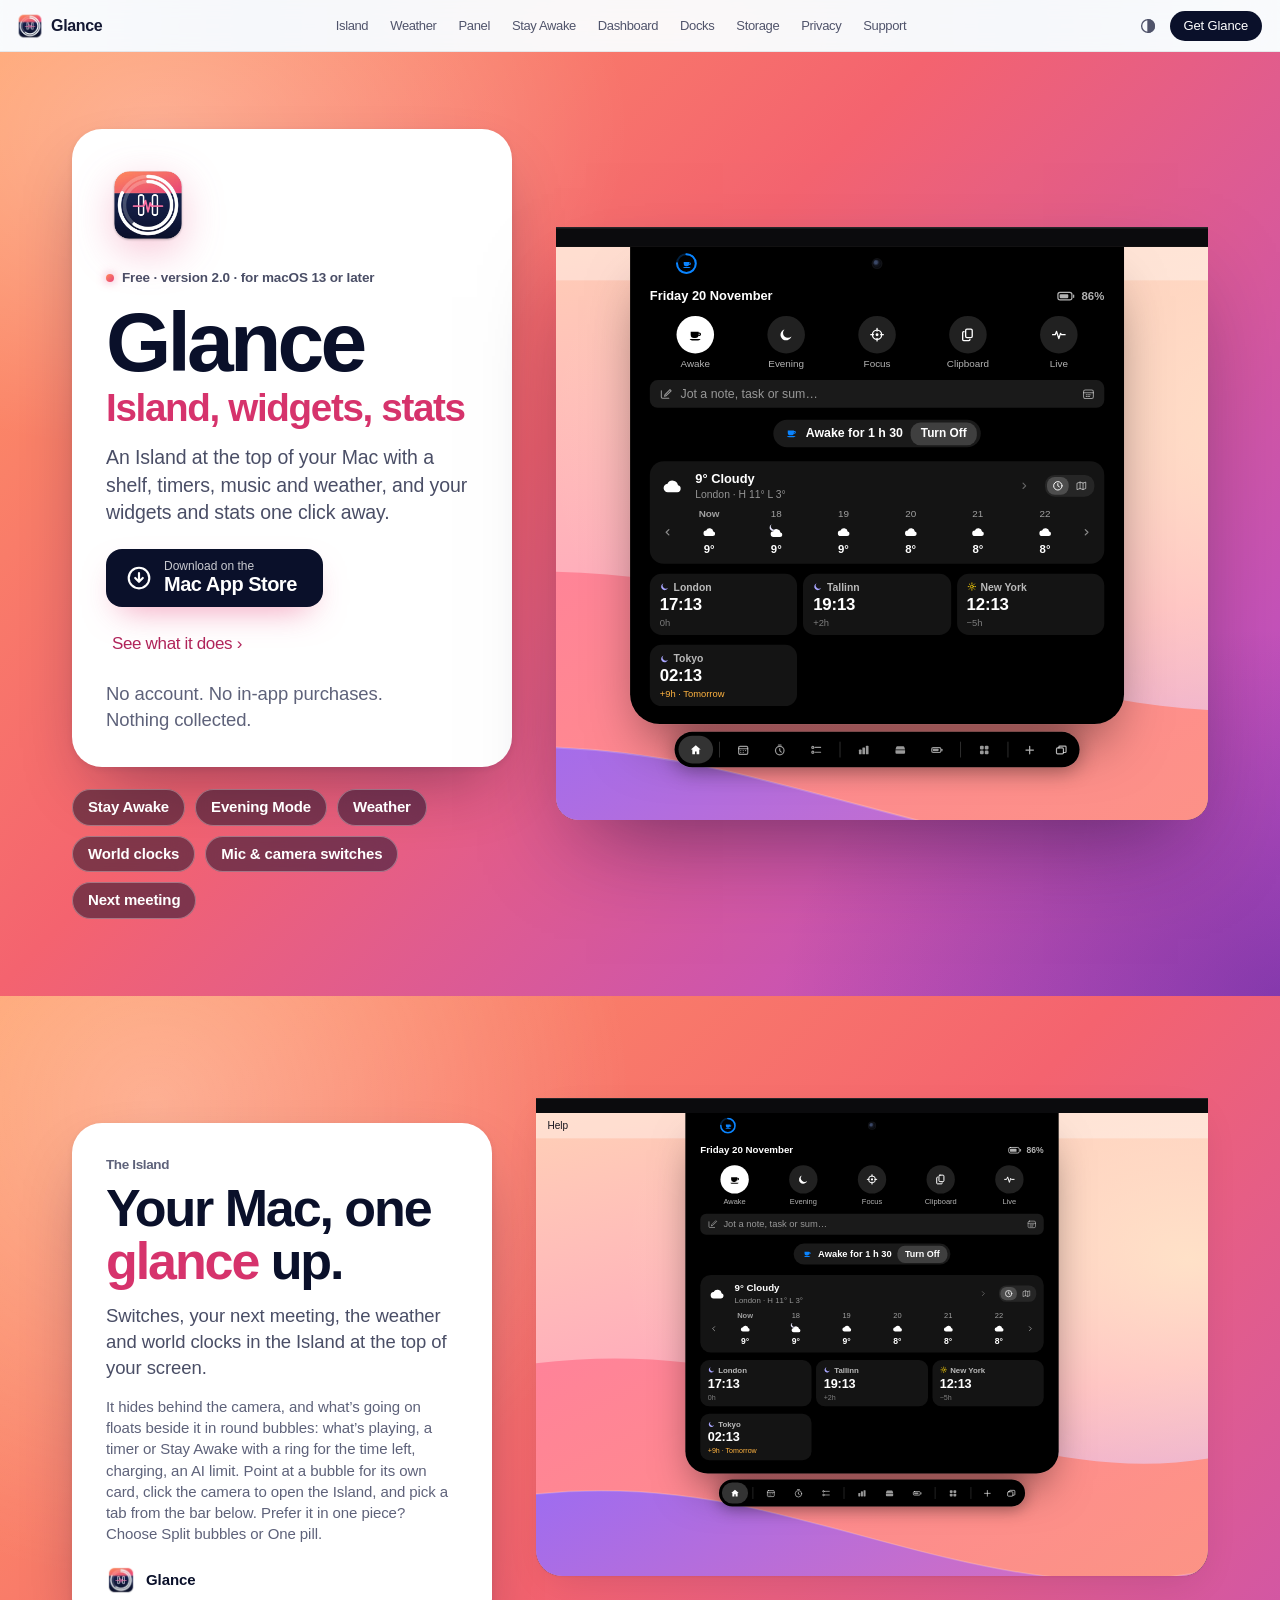
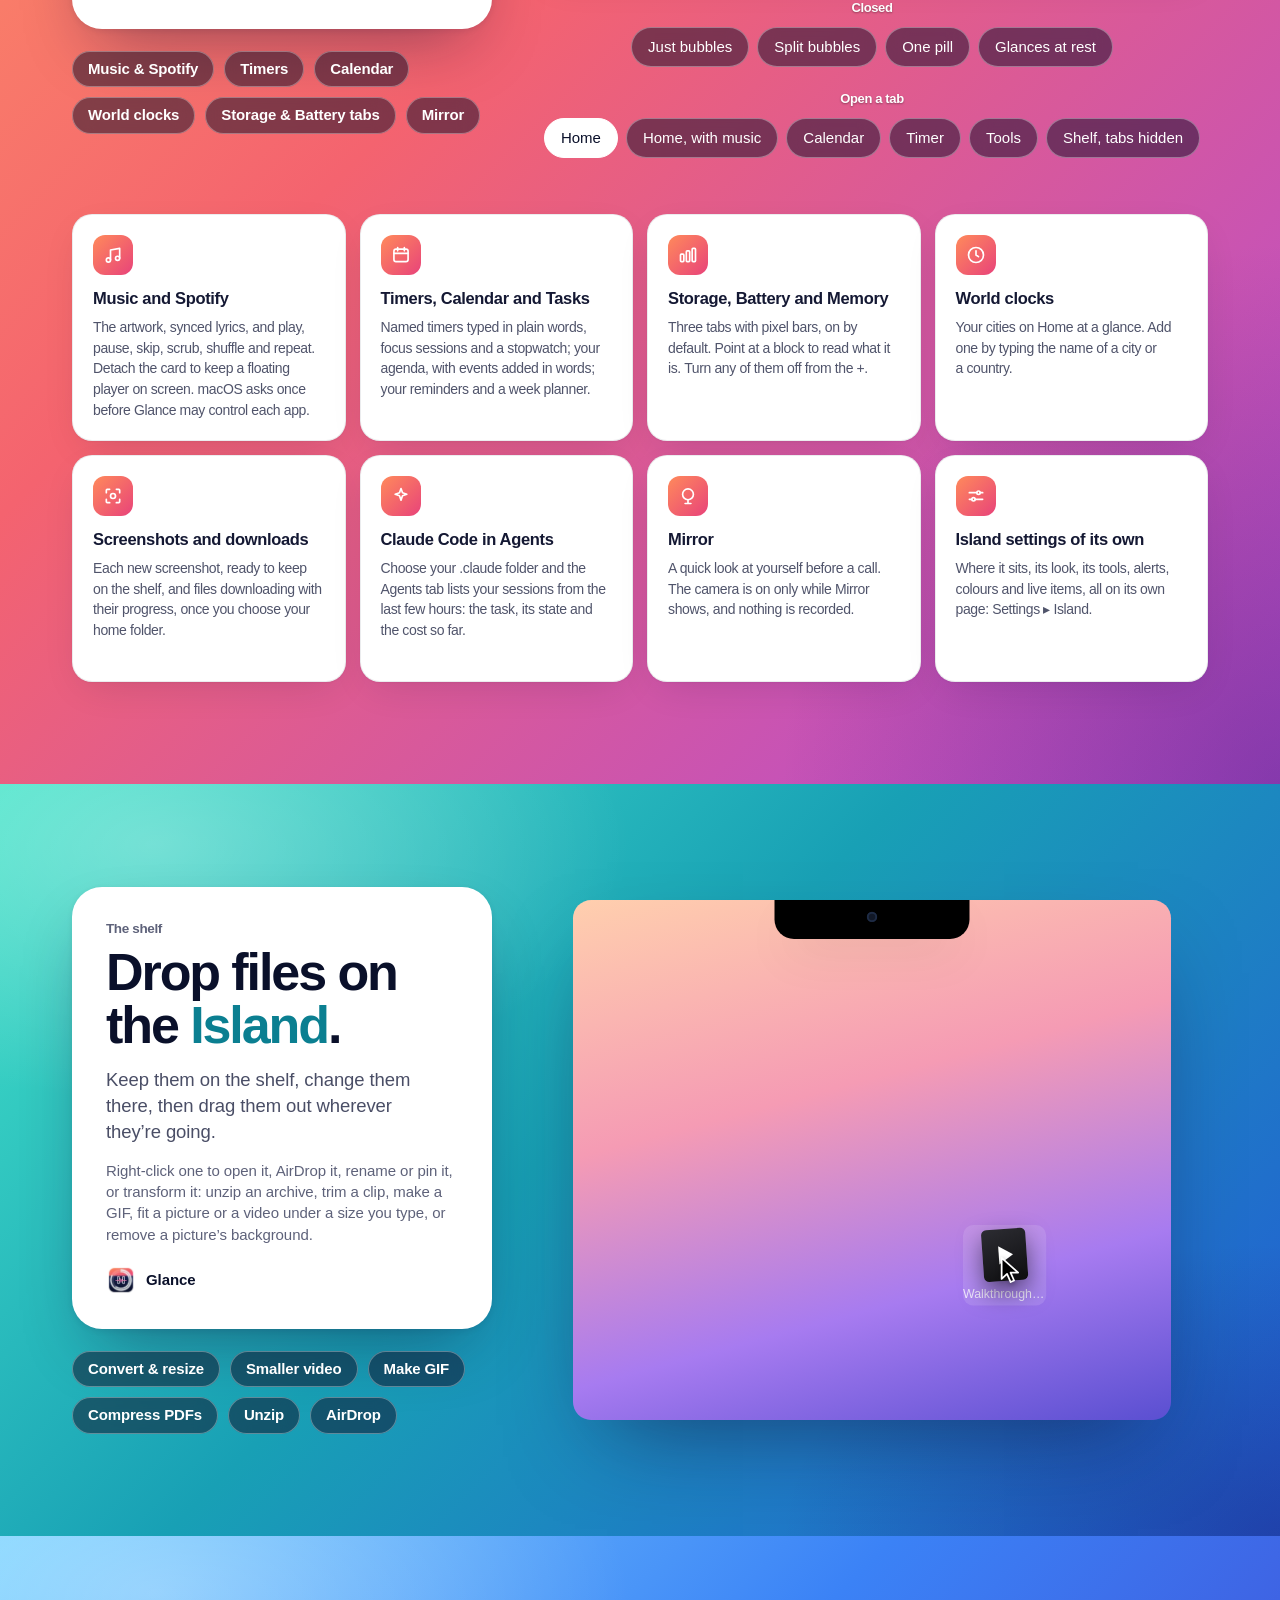
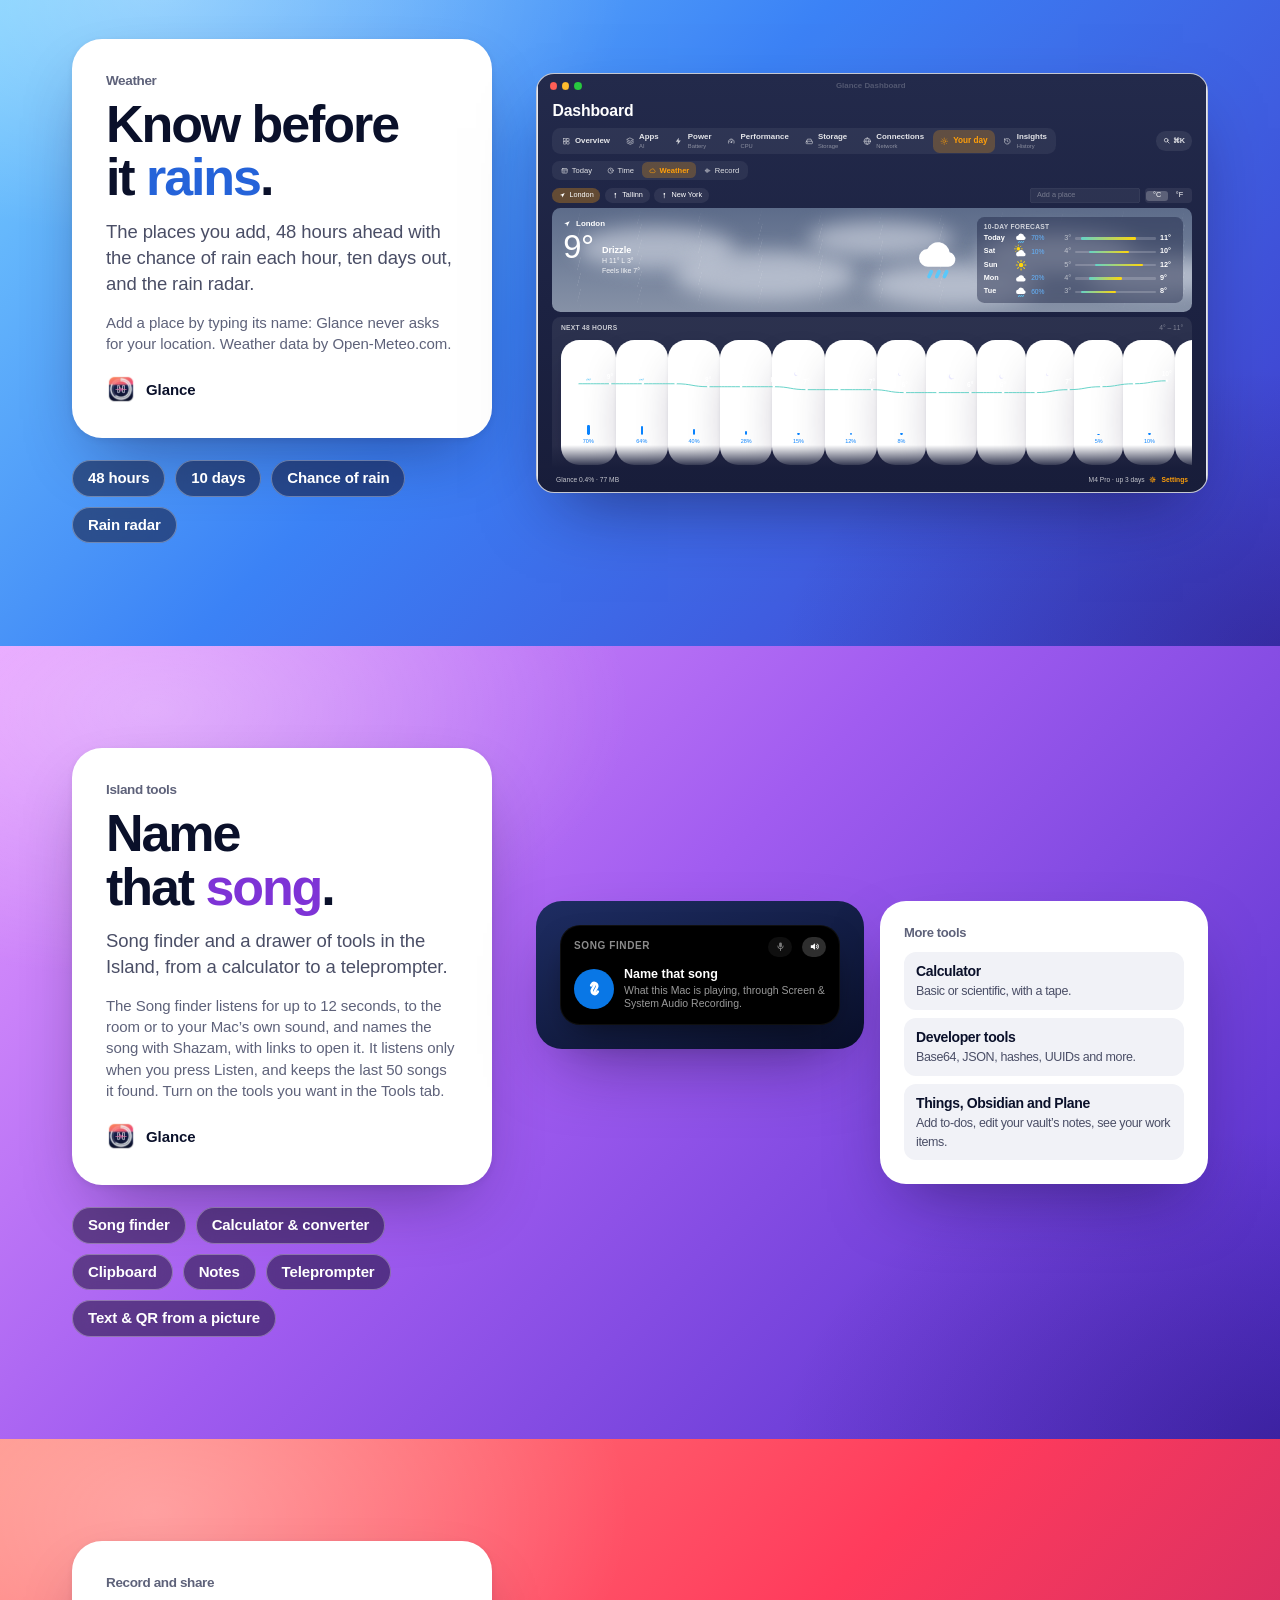
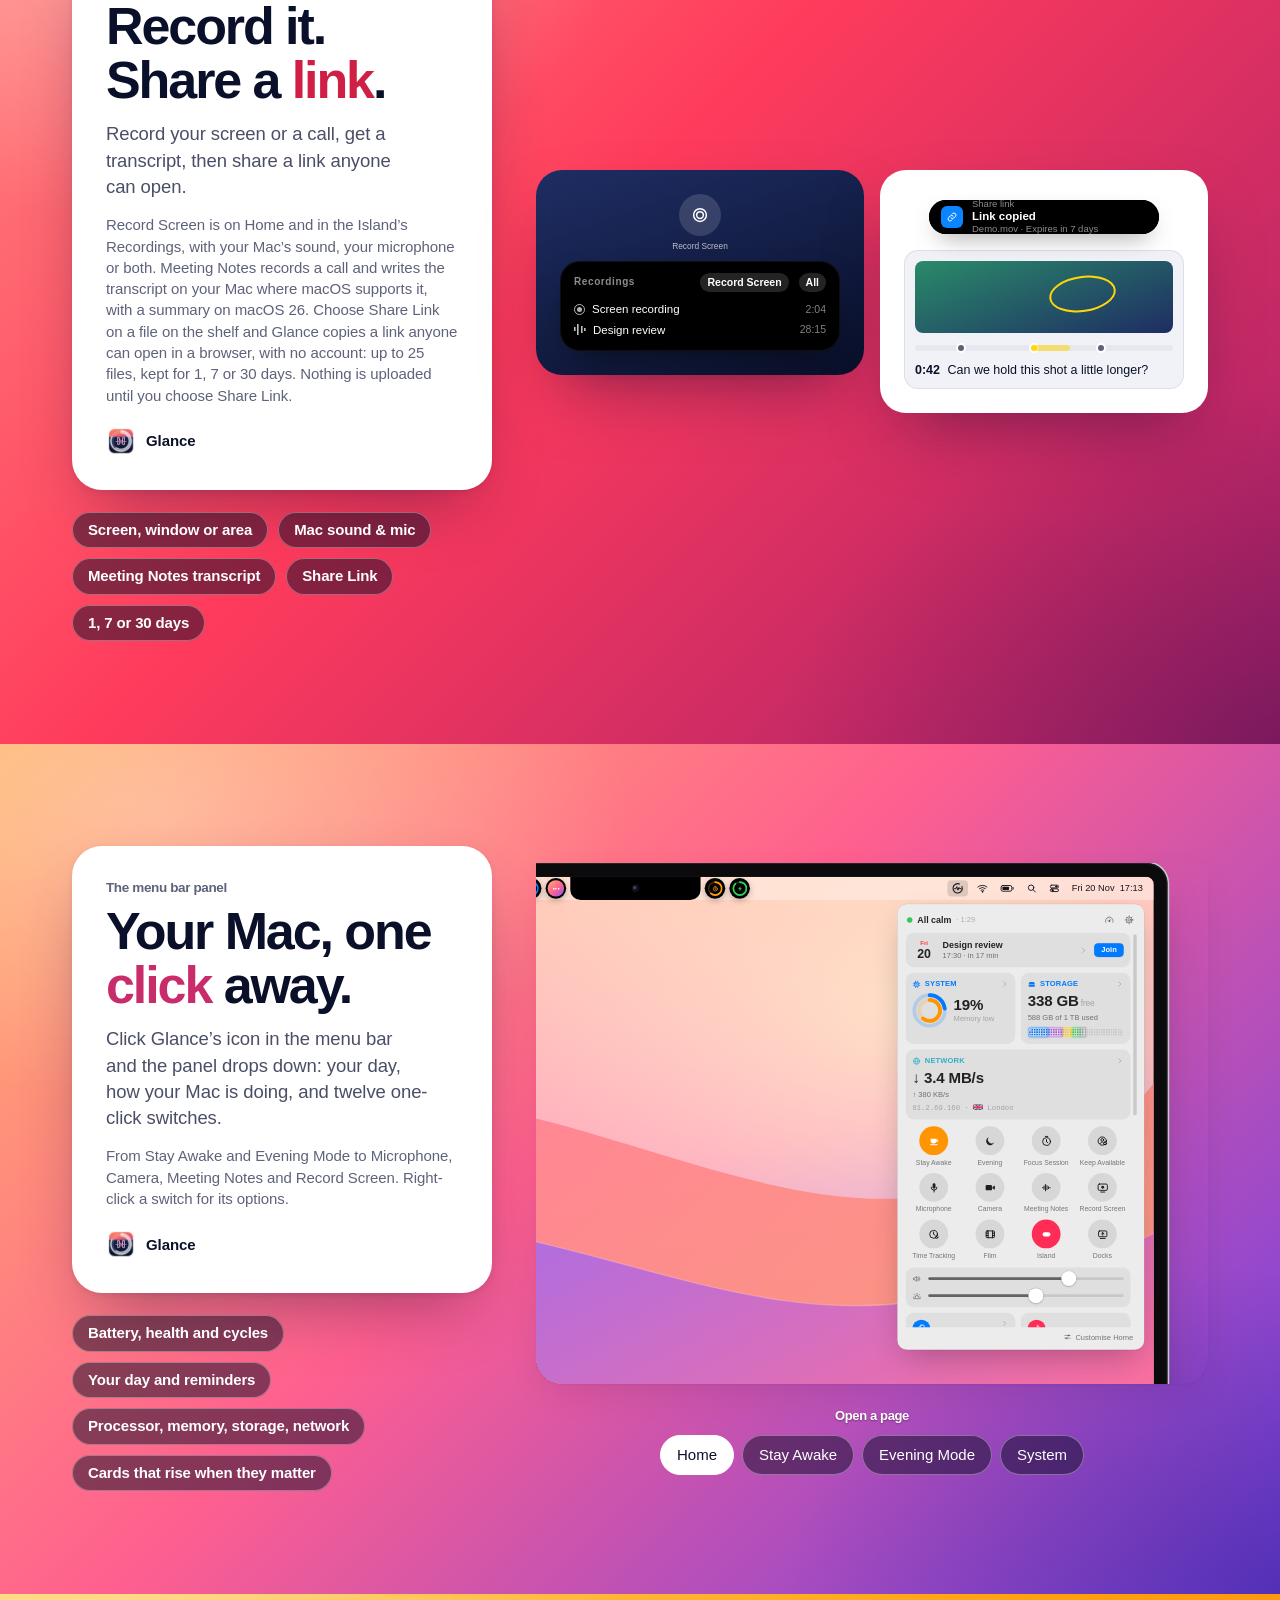
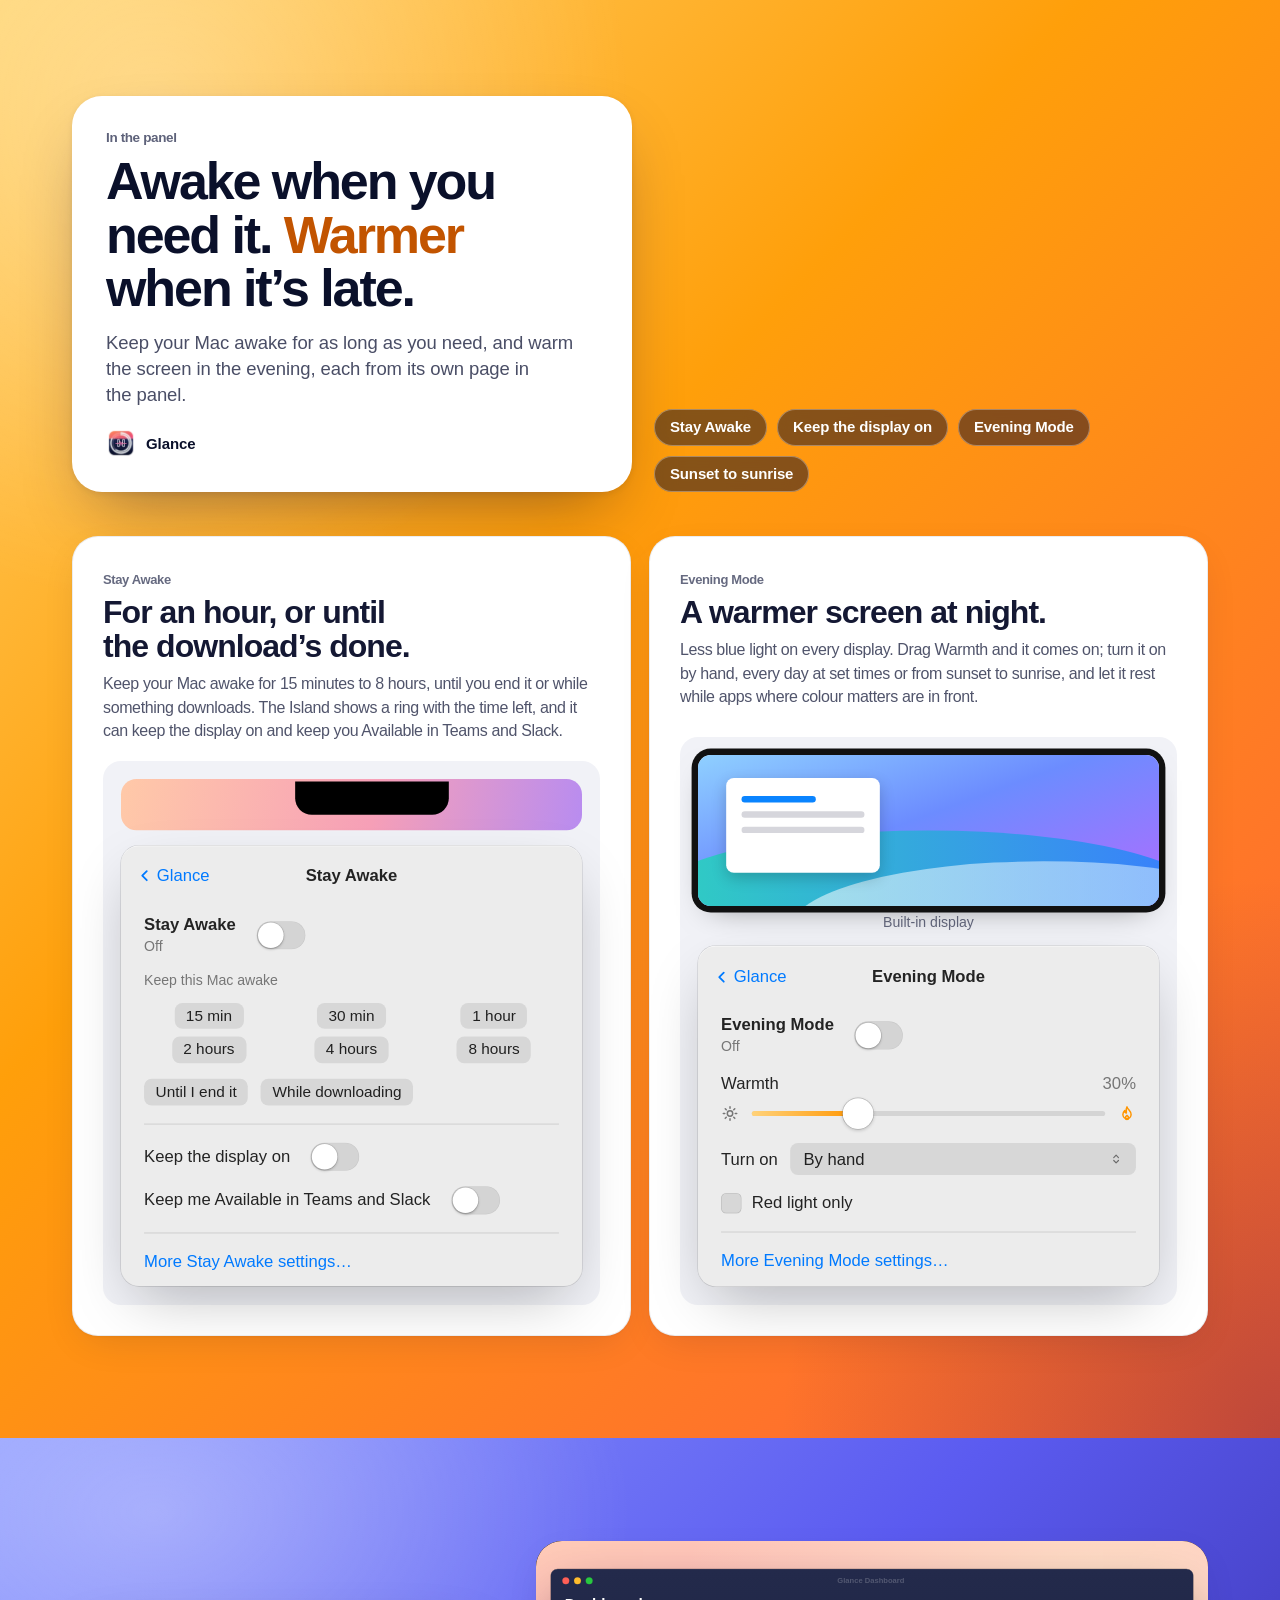
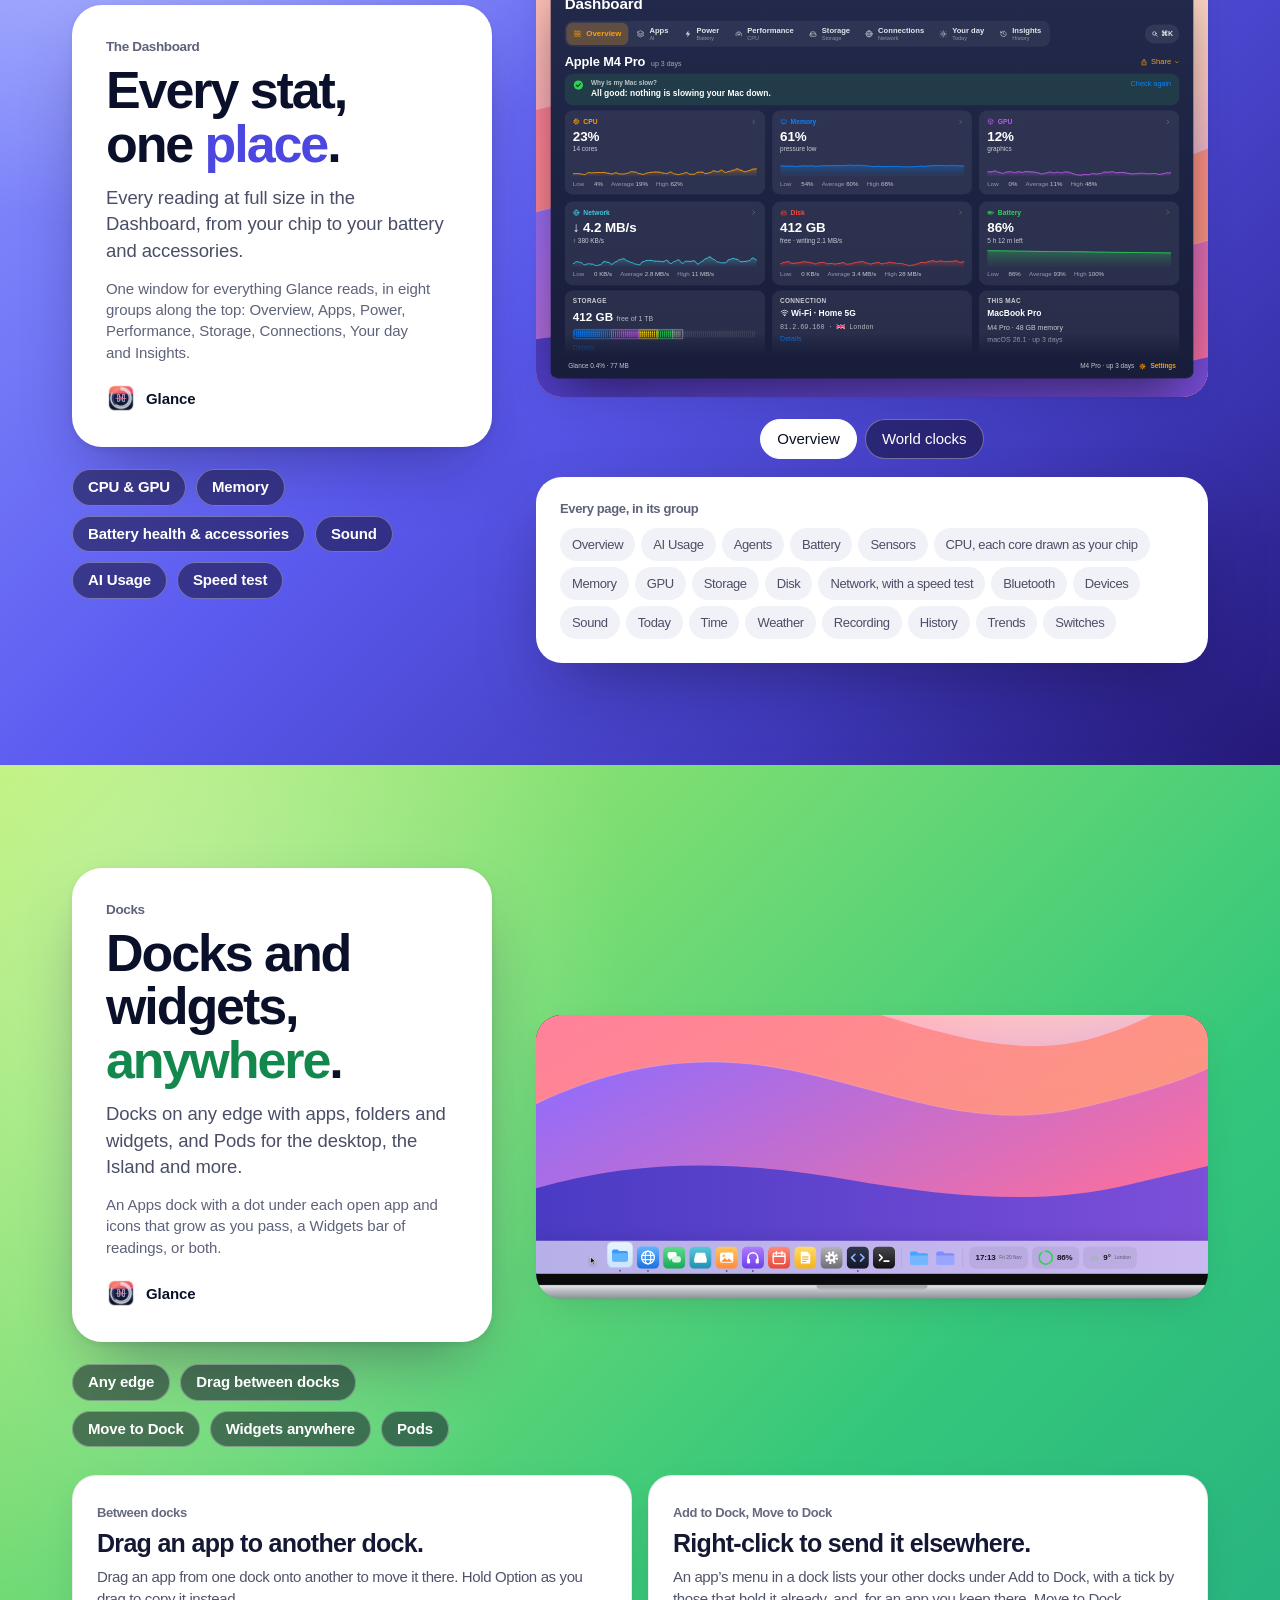
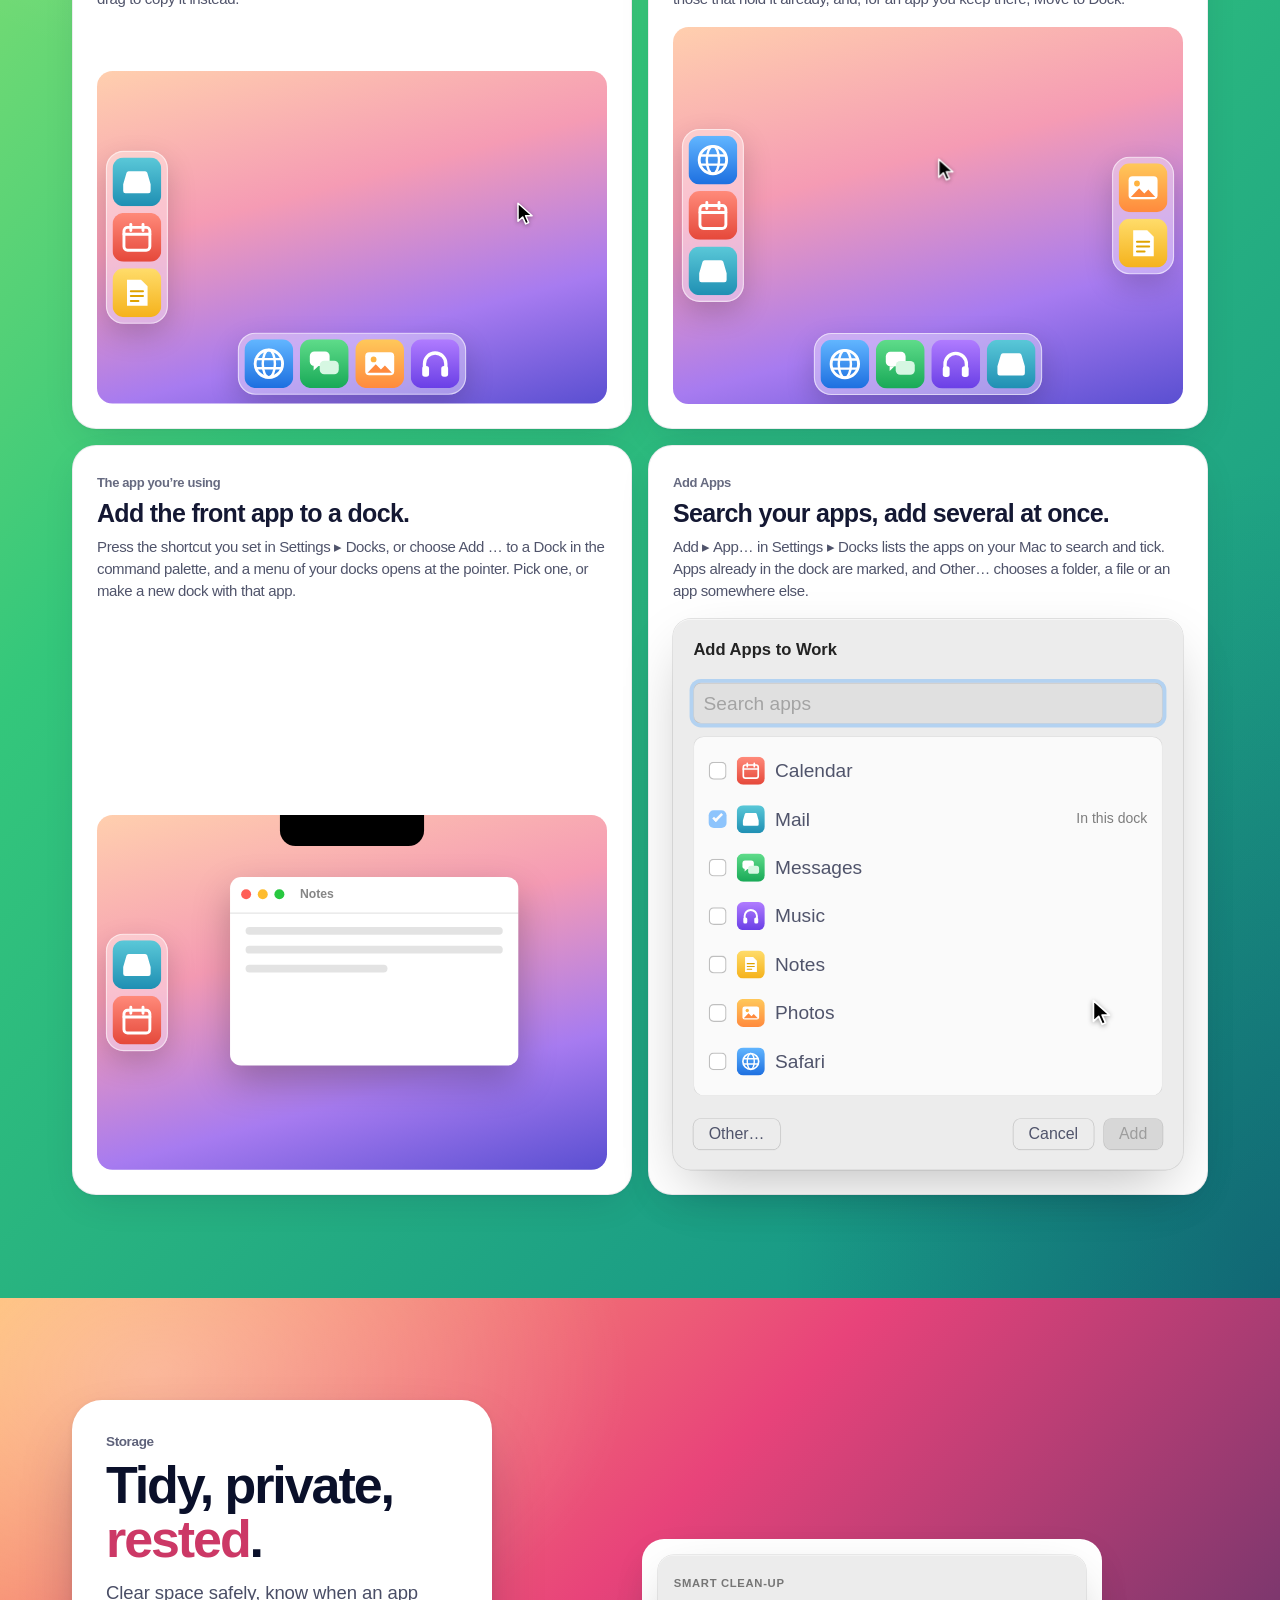
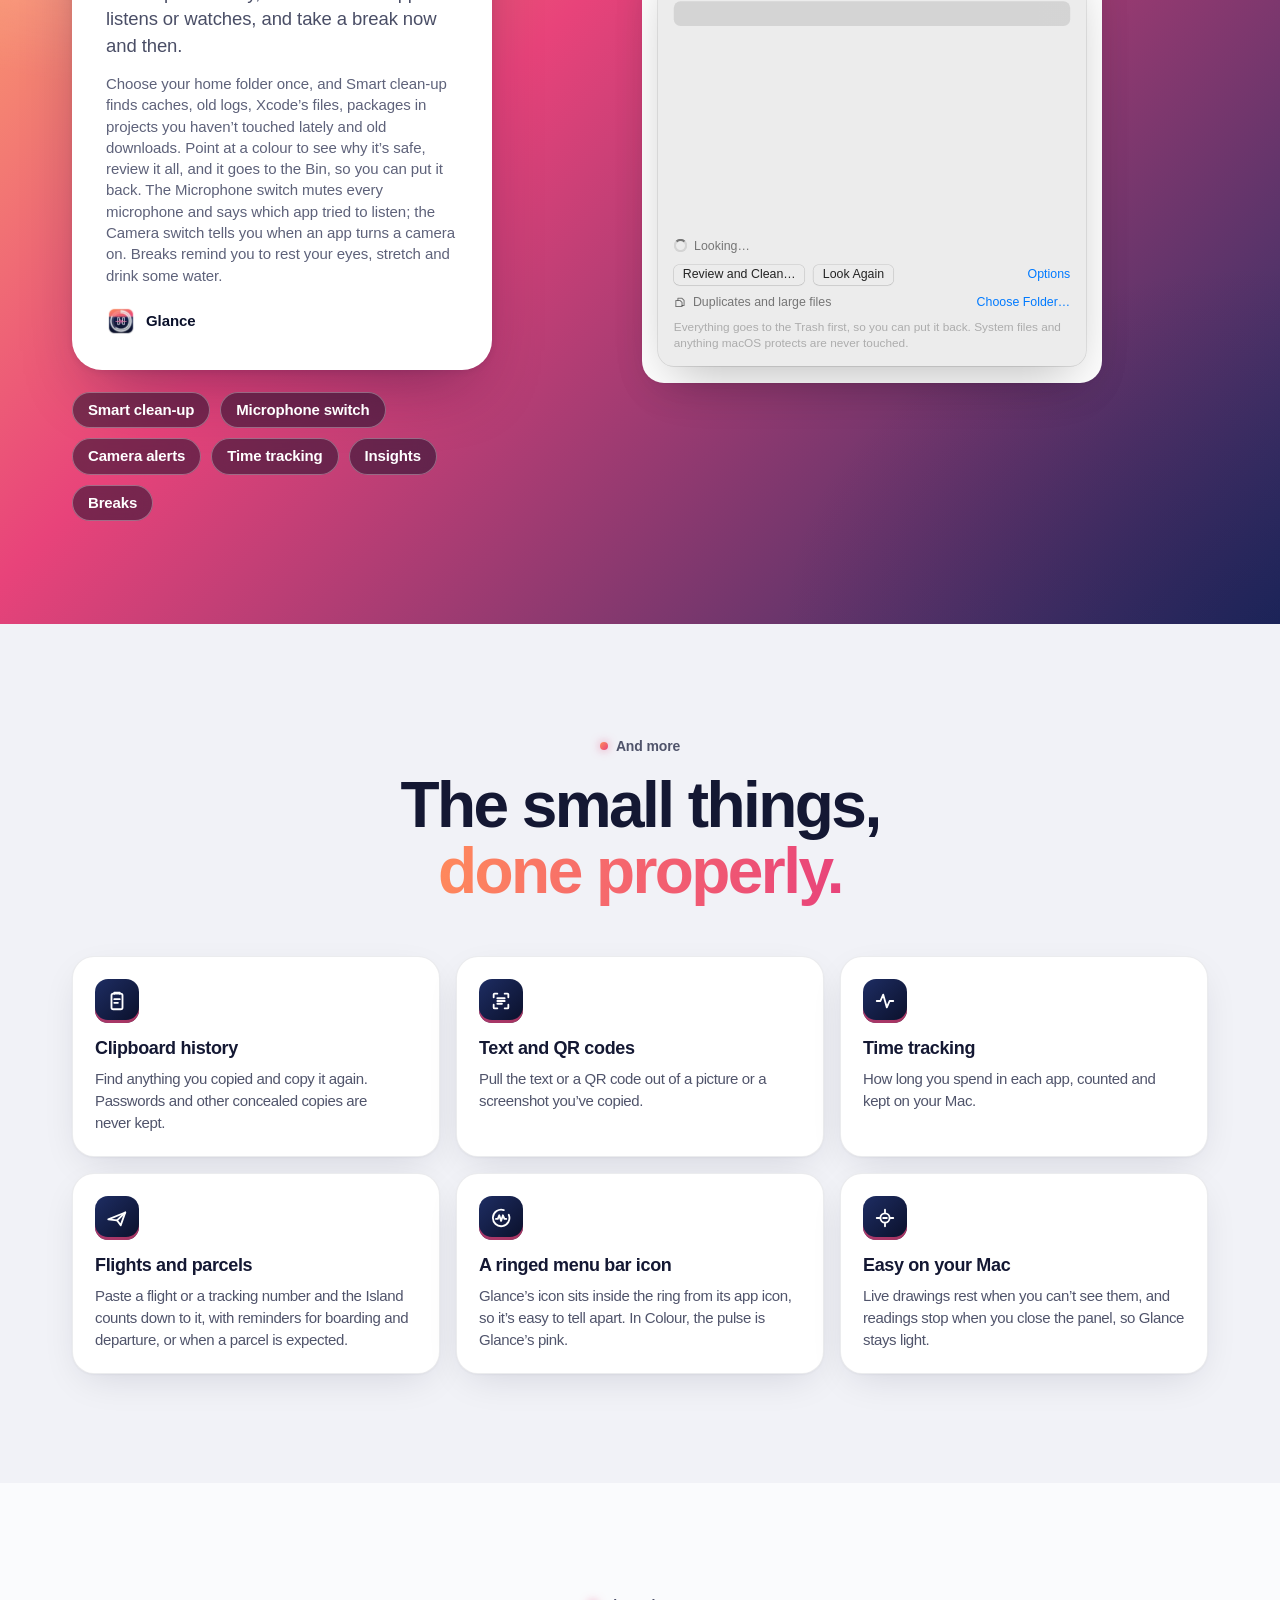
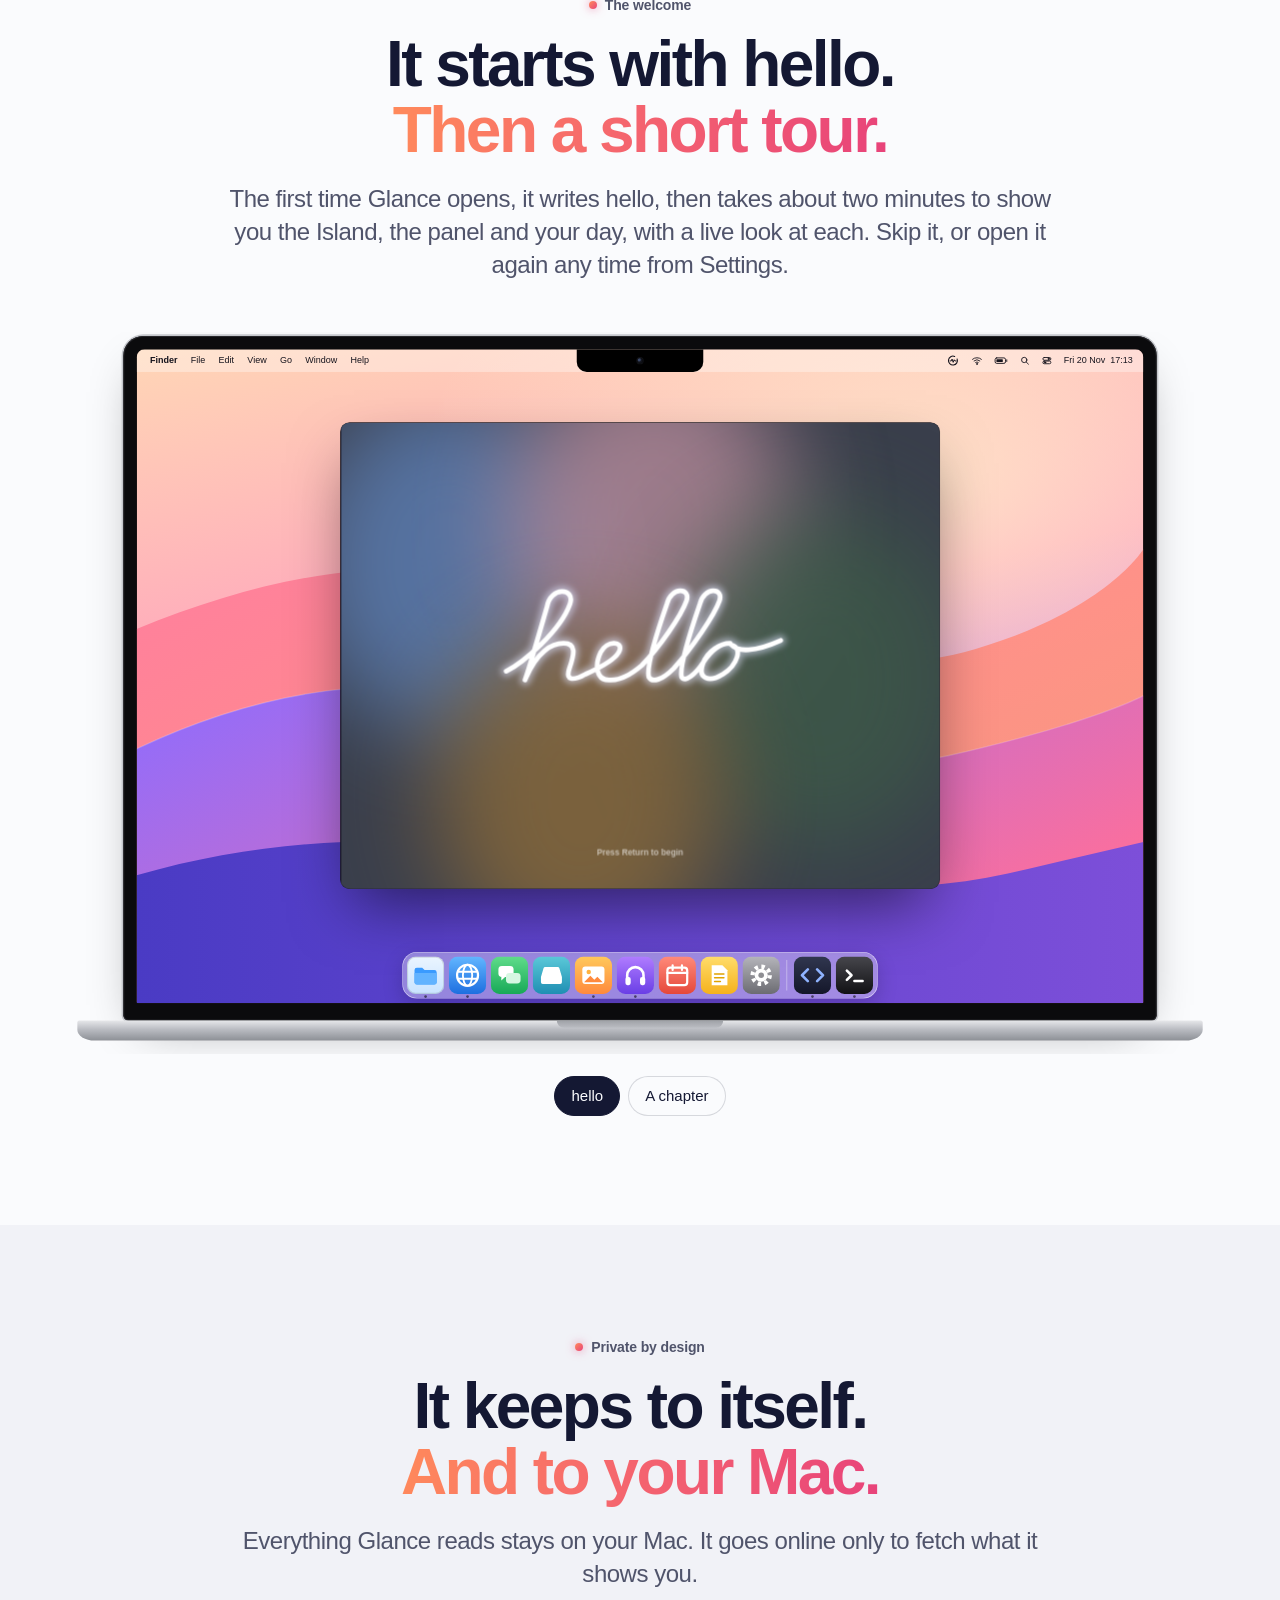
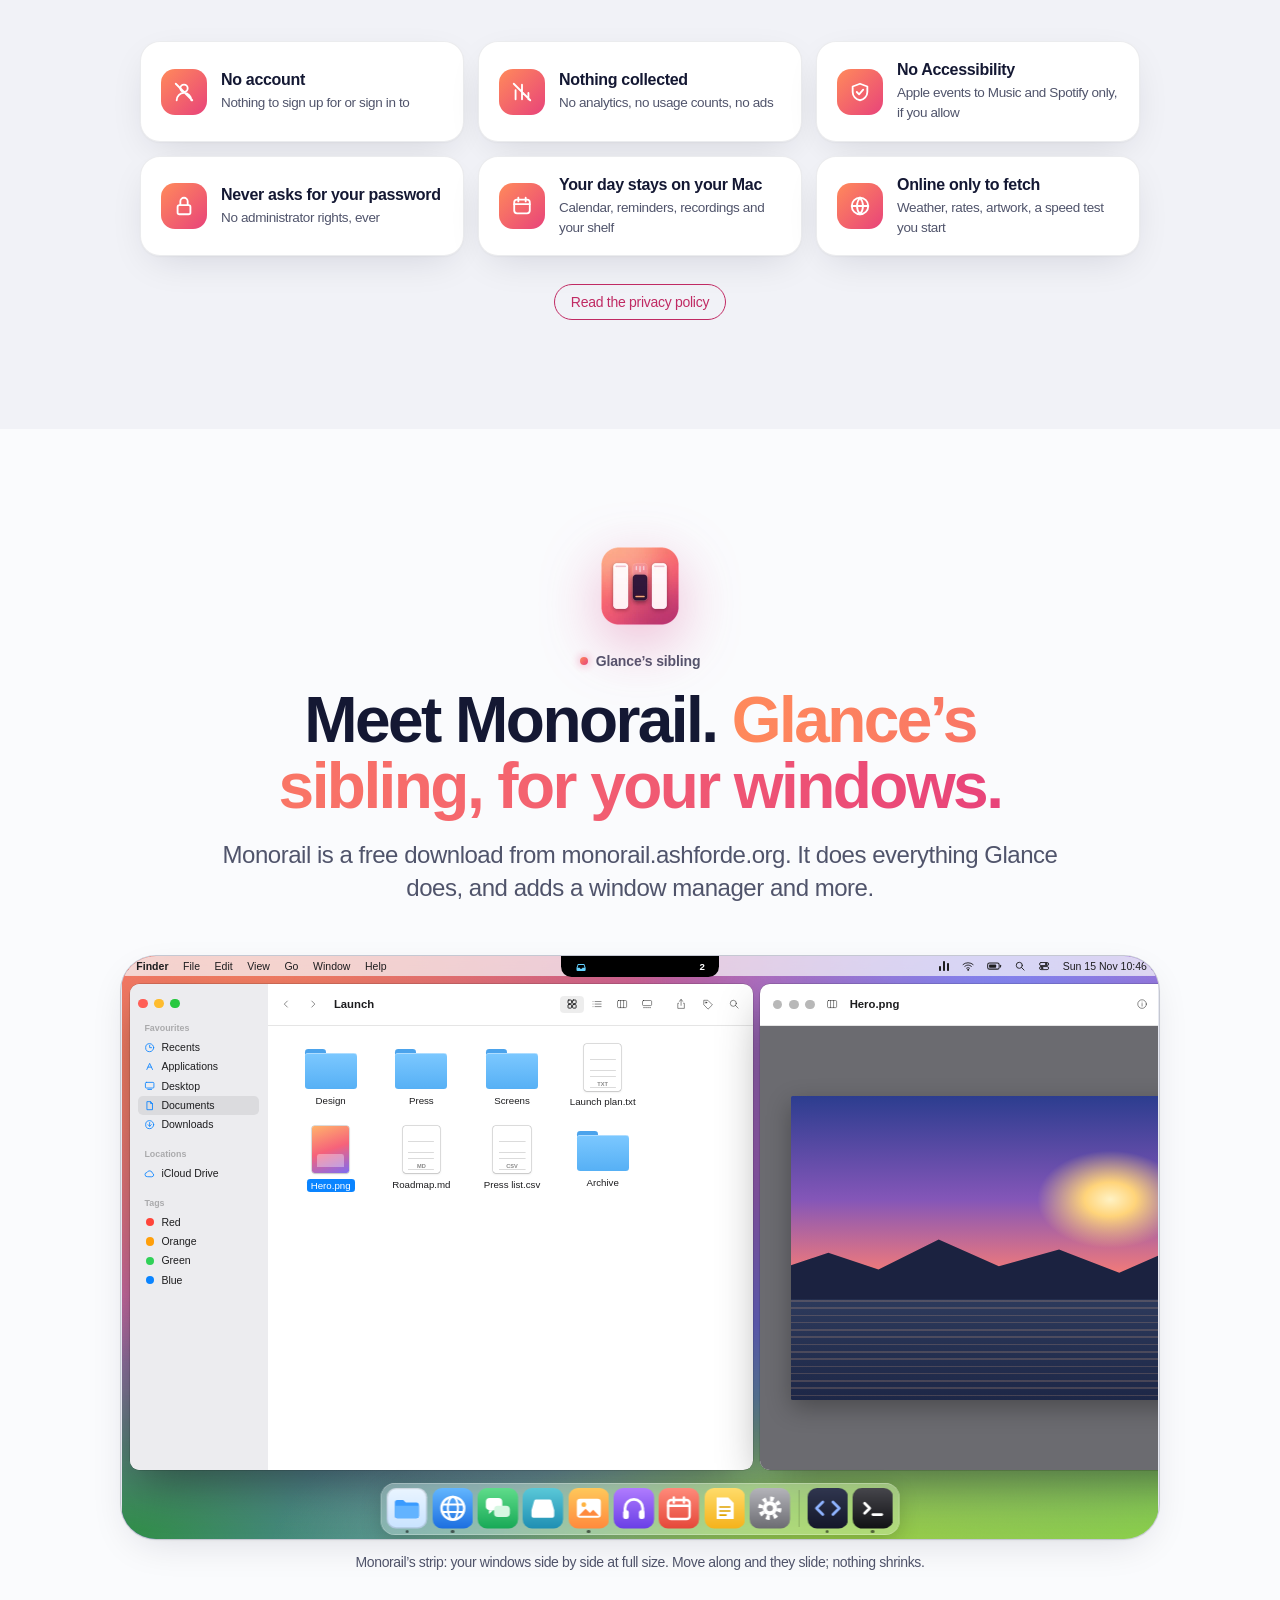
==== commit 62b404a7: "Glance 2.0.2: weather from Open-Meteo on the privacy page; version 2.0.2 in the search data" ====
--- a/index.html
+++ b/index.html
@@ -447,7 +447,7 @@
   <div class="giant" aria-hidden="true">Glance</div>
 </footer>
 <script type="application/ld+json">
-{"@context": "https://schema.org", "@graph": [{"@type": "SoftwareApplication", "@id": "https://glance.ashforde.org/#app", "name": "Glance: Island, Widgets, Stats", "alternateName": "Glance", "applicationCategory": "UtilitiesApplication", "applicationSubCategory": "Menu bar system monitor and widgets", "operatingSystem": "macOS 13 or later", "softwareVersion": "2.0", "isAccessibleForFree": true, "offers": {"@type": "Offer", "price": "0", "priceCurrency": "EUR", "url": "https://apps.apple.com/app/id6832553480"}, "url": "https://glance.ashforde.org/", "downloadUrl": "https://apps.apple.com/app/id6832553480", "installUrl": "https://apps.apple.com/app/id6832553480", "image": "https://glance.ashforde.org/assets/icon.png", "screenshot": "https://glance.ashforde.org/img/og.png", "featureList": ["An Island at the top of the screen (a Dynamic Island for the Mac notch) with a file shelf, timers, music, weather and a song finder", "Menu bar system monitor: battery and health, CPU, memory, network and storage", "A full Dashboard with weather, world clocks and your day", "Widgets and docks on any edge of the screen", "Stay Awake, Evening Mode, Privacy Guard, clipboard history and a screen recorder with sound"], "description": "Glance puts an Island at the top of your Mac (a Dynamic Island for the notch) with a file shelf, timers, music and weather, plus widgets, docks and a menu bar system monitor with a full Dashboard. No account, nothing collected.", "publisher": {"@id": "https://glance.ashforde.org/#org"}, "author": {"@id": "https://glance.ashforde.org/#org"}}, {"@type": "Organization", "@id": "https://glance.ashforde.org/#org", "name": "Ashforde OÜ", "url": "https://ashforde.org/", "email": "contact@ashforde.org", "address": {"@type": "PostalAddress", "addressCountry": "EE"}}, {"@type": "WebSite", "@id": "https://glance.ashforde.org/#site", "name": "Glance", "url": "https://glance.ashforde.org/", "inLanguage": "en-GB", "publisher": {"@id": "https://glance.ashforde.org/#org"}}]}
+{"@context": "https://schema.org", "@graph": [{"@type": "SoftwareApplication", "@id": "https://glance.ashforde.org/#app", "name": "Glance: Island, Widgets, Stats", "alternateName": "Glance", "applicationCategory": "UtilitiesApplication", "applicationSubCategory": "Menu bar system monitor and widgets", "operatingSystem": "macOS 13 or later", "softwareVersion": "2.0.2", "isAccessibleForFree": true, "offers": {"@type": "Offer", "price": "0", "priceCurrency": "EUR", "url": "https://apps.apple.com/app/id6832553480"}, "url": "https://glance.ashforde.org/", "downloadUrl": "https://apps.apple.com/app/id6832553480", "installUrl": "https://apps.apple.com/app/id6832553480", "image": "https://glance.ashforde.org/assets/icon.png", "screenshot": "https://glance.ashforde.org/img/og.png", "featureList": ["An Island at the top of the screen (at the camera) with a file shelf, timers, music, weather and a song finder", "Menu bar system monitor: battery and health, CPU, memory, network and storage", "A full Dashboard with weather, world clocks and your day", "Widgets and docks on any edge of the screen", "Stay Awake, Evening Mode, Privacy Guard, clipboard history and a screen recorder with sound"], "description": "Glance puts an Island at the top of your Mac (at the camera) with a file shelf, timers, music and weather, plus widgets, docks and a menu bar system monitor with a full Dashboard. No account, nothing collected.", "publisher": {"@id": "https://glance.ashforde.org/#org"}, "author": {"@id": "https://glance.ashforde.org/#org"}}, {"@type": "Organization", "@id": "https://glance.ashforde.org/#org", "name": "Ashforde OÜ", "url": "https://ashforde.org/", "email": "contact@ashforde.org", "address": {"@type": "PostalAddress", "addressCountry": "EE"}}, {"@type": "WebSite", "@id": "https://glance.ashforde.org/#site", "name": "Glance", "url": "https://glance.ashforde.org/", "inLanguage": "en-GB", "publisher": {"@id": "https://glance.ashforde.org/#org"}}]}
 </script>
 </body>
 </html>
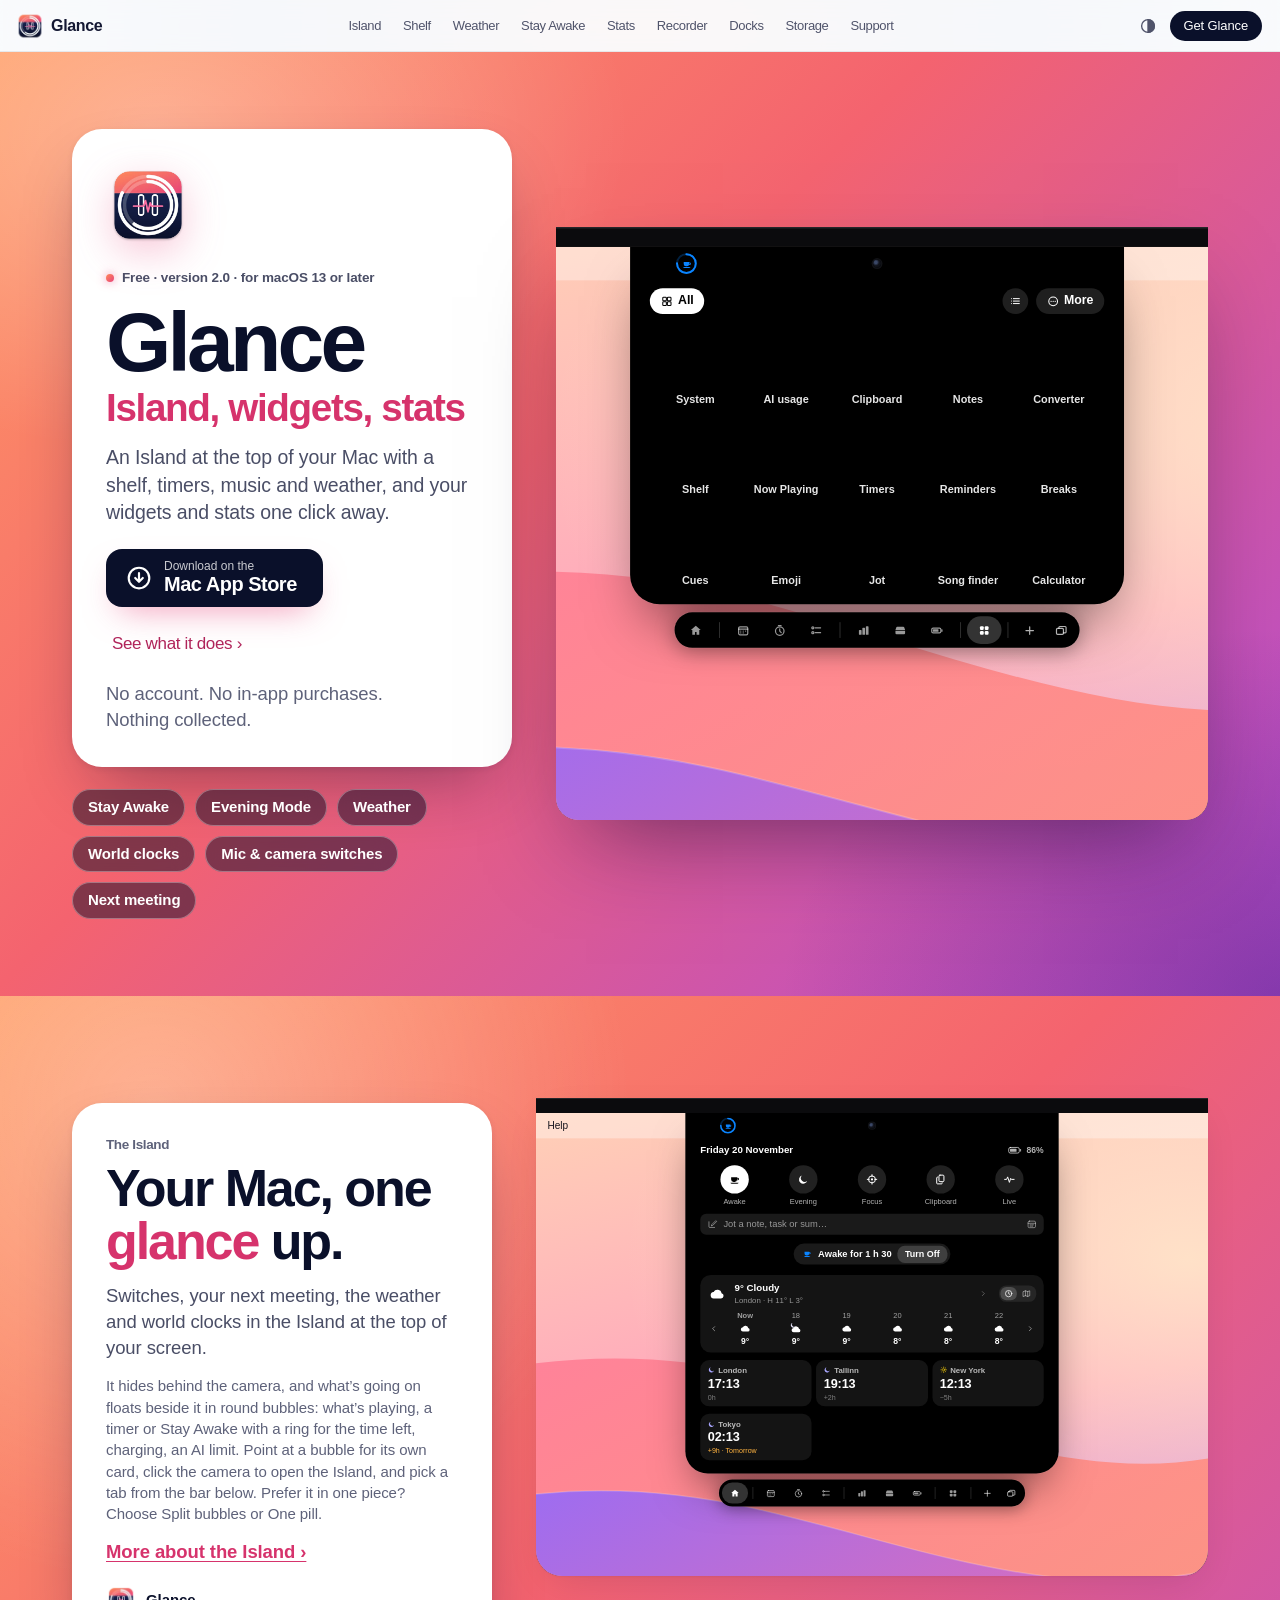
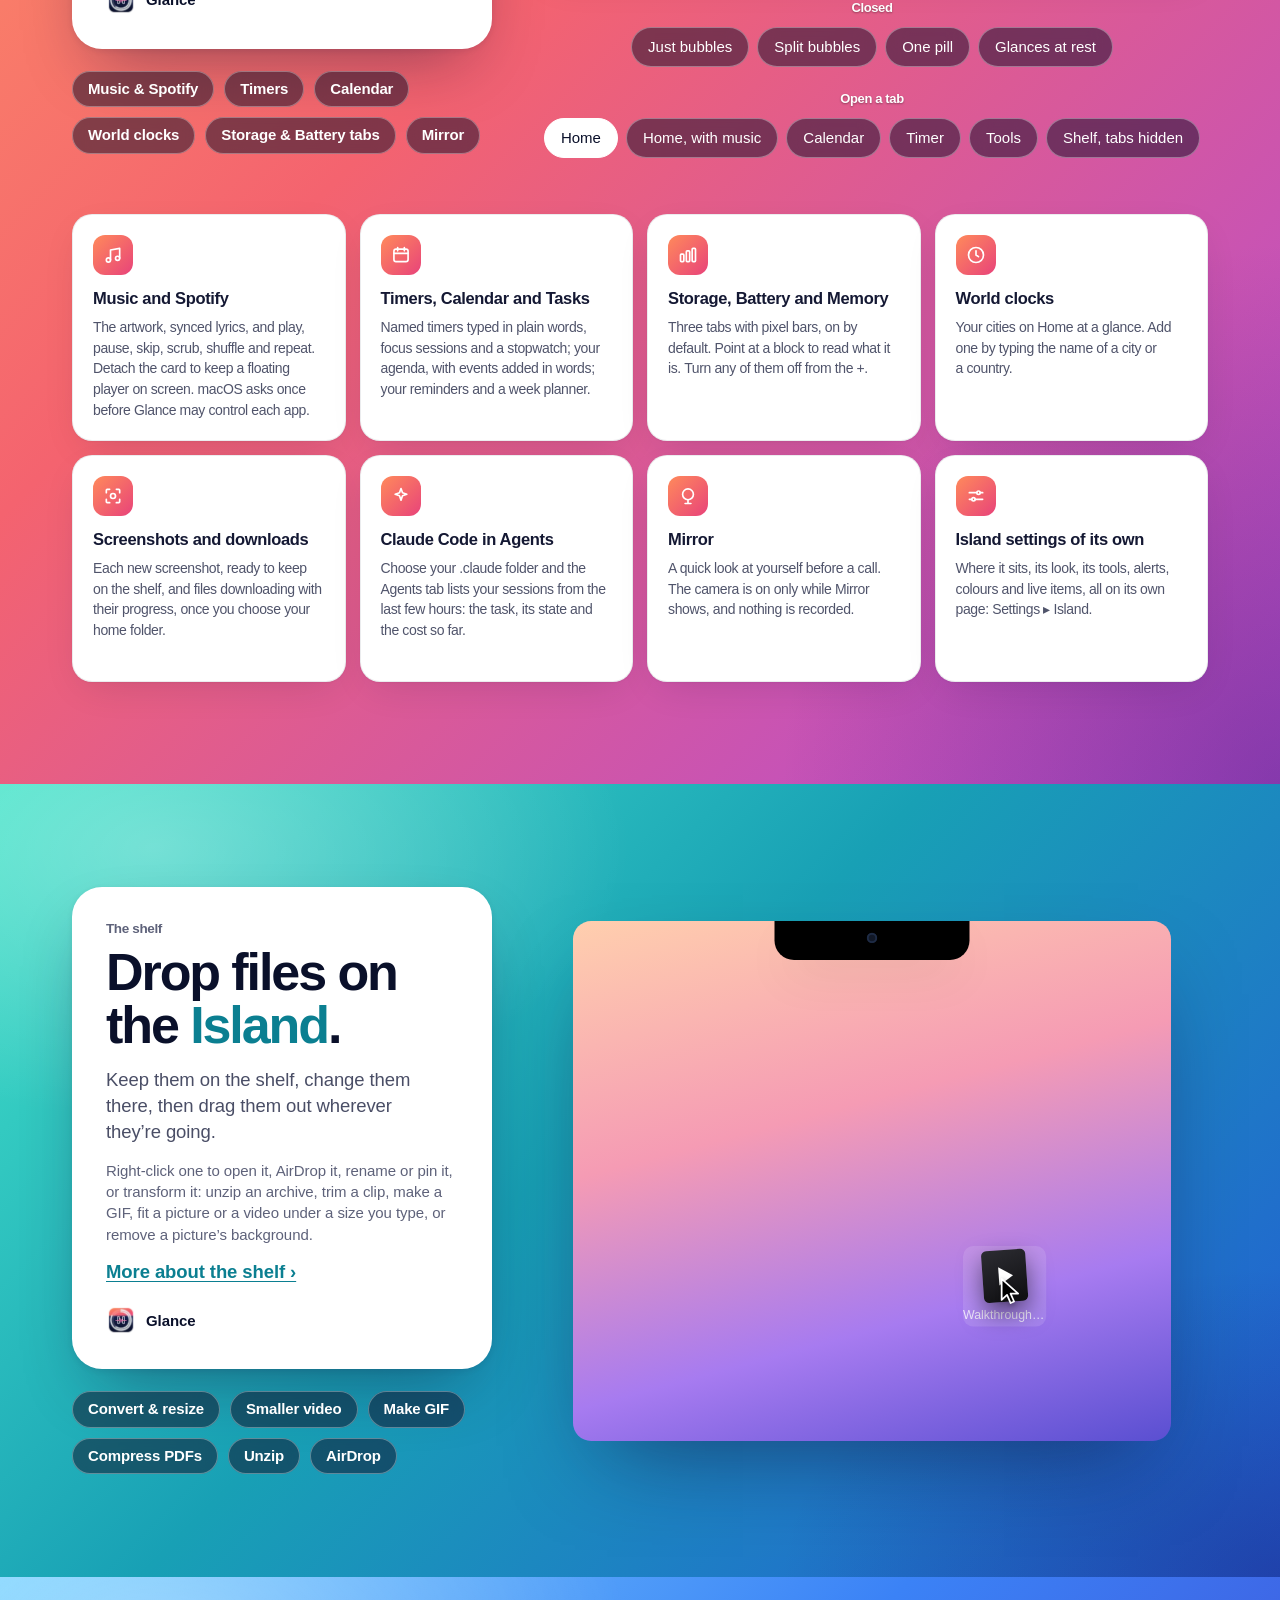
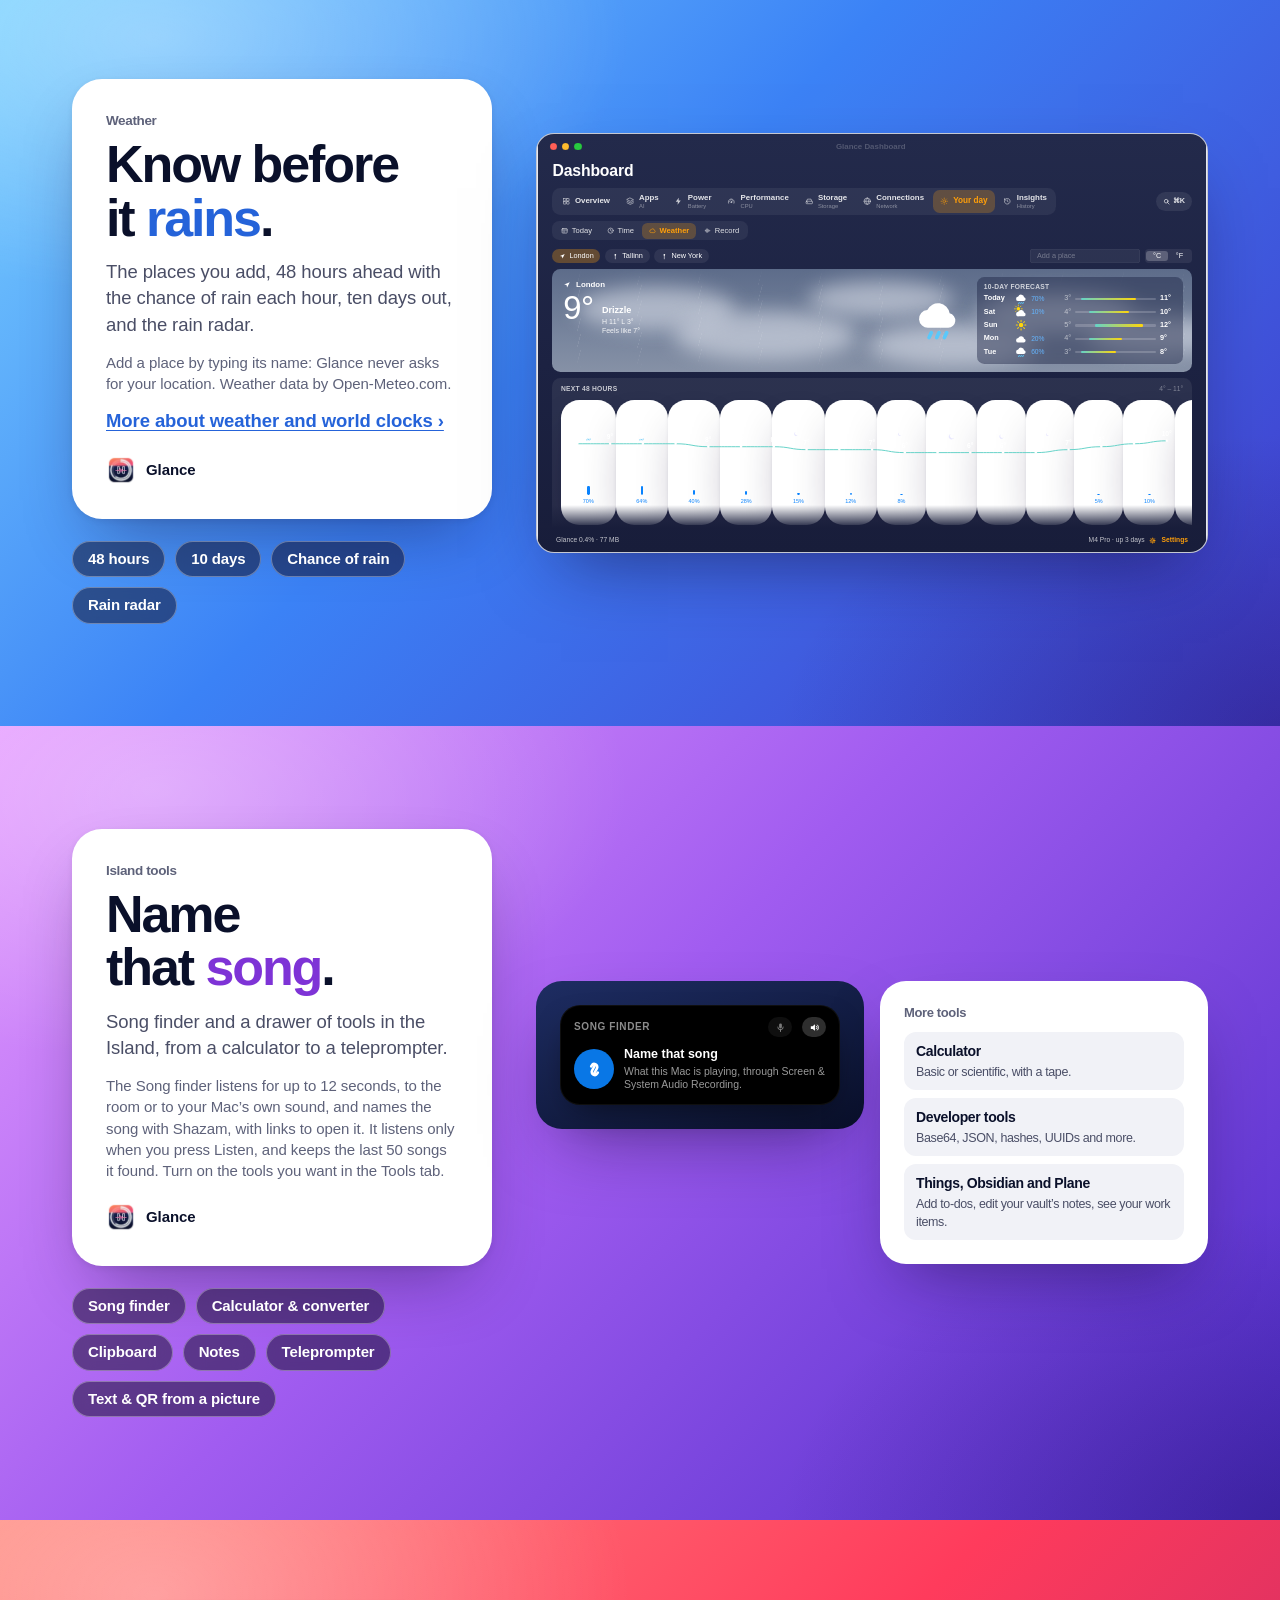
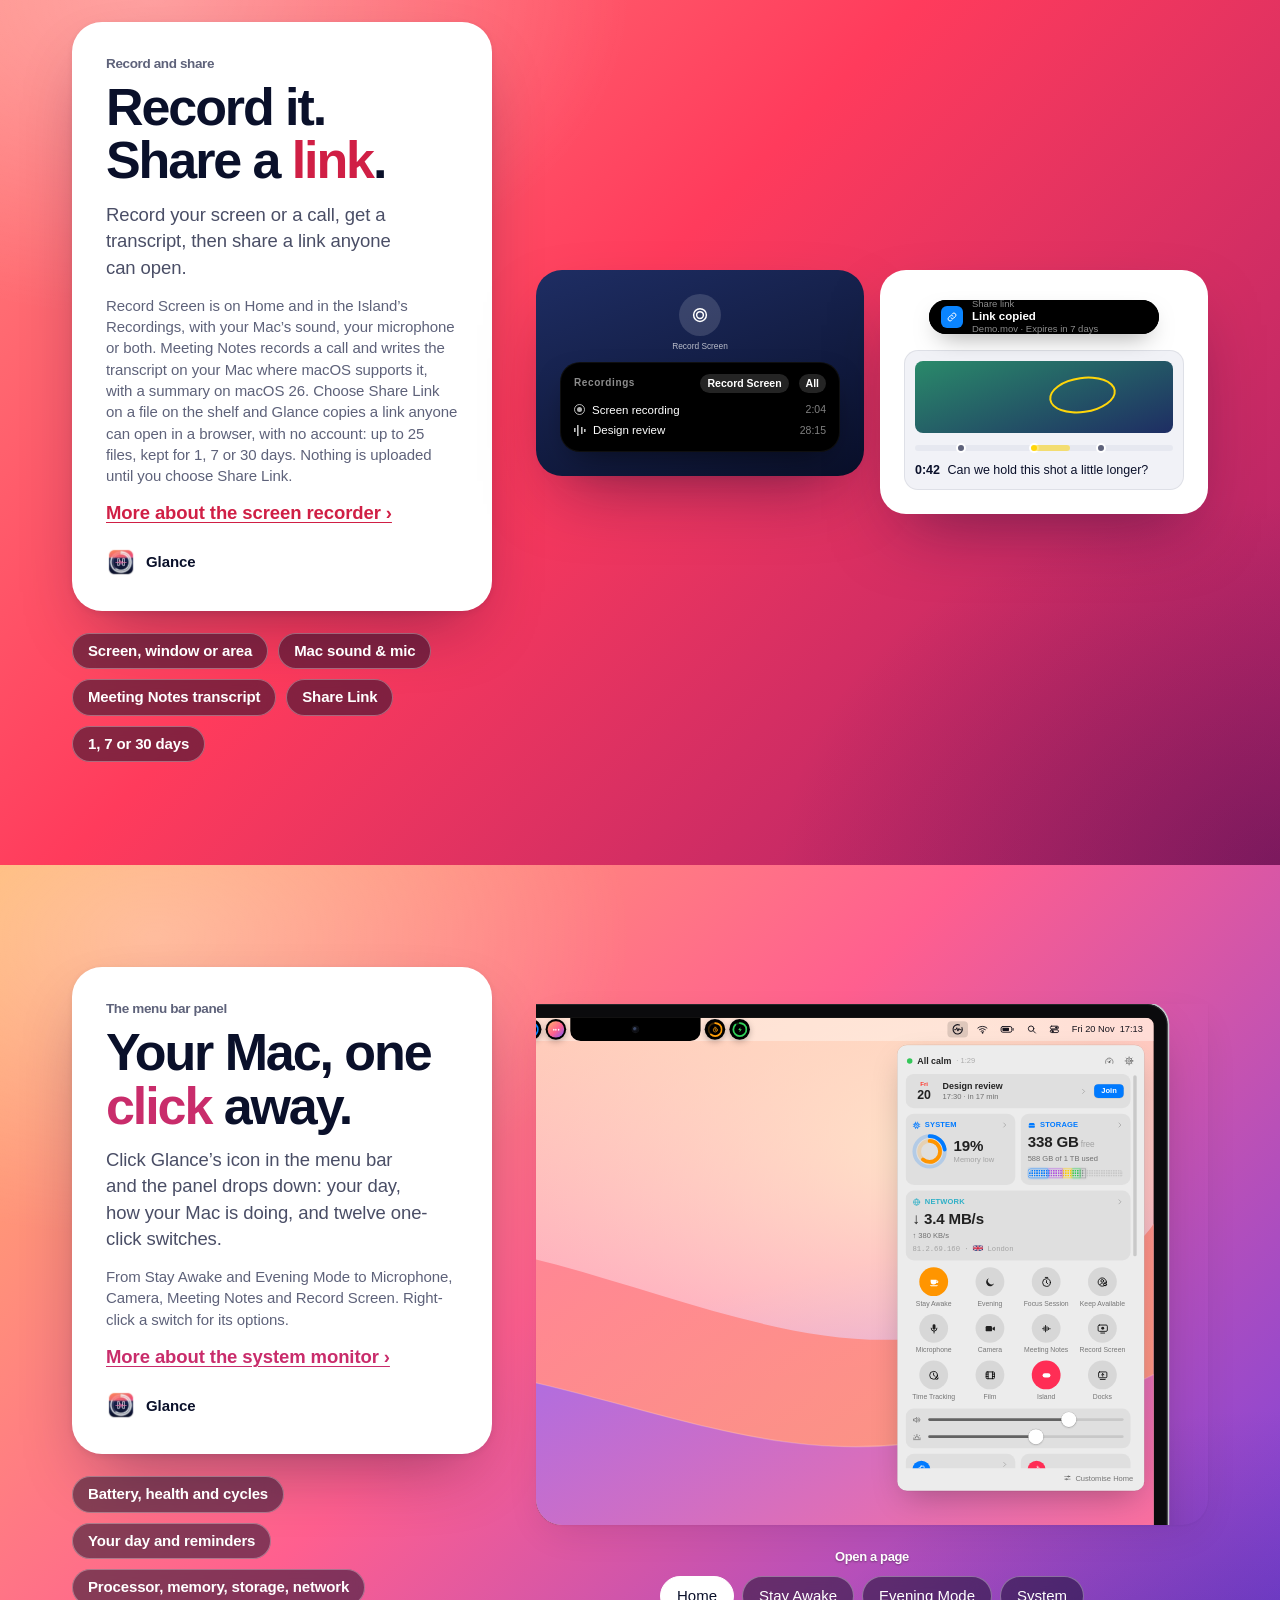
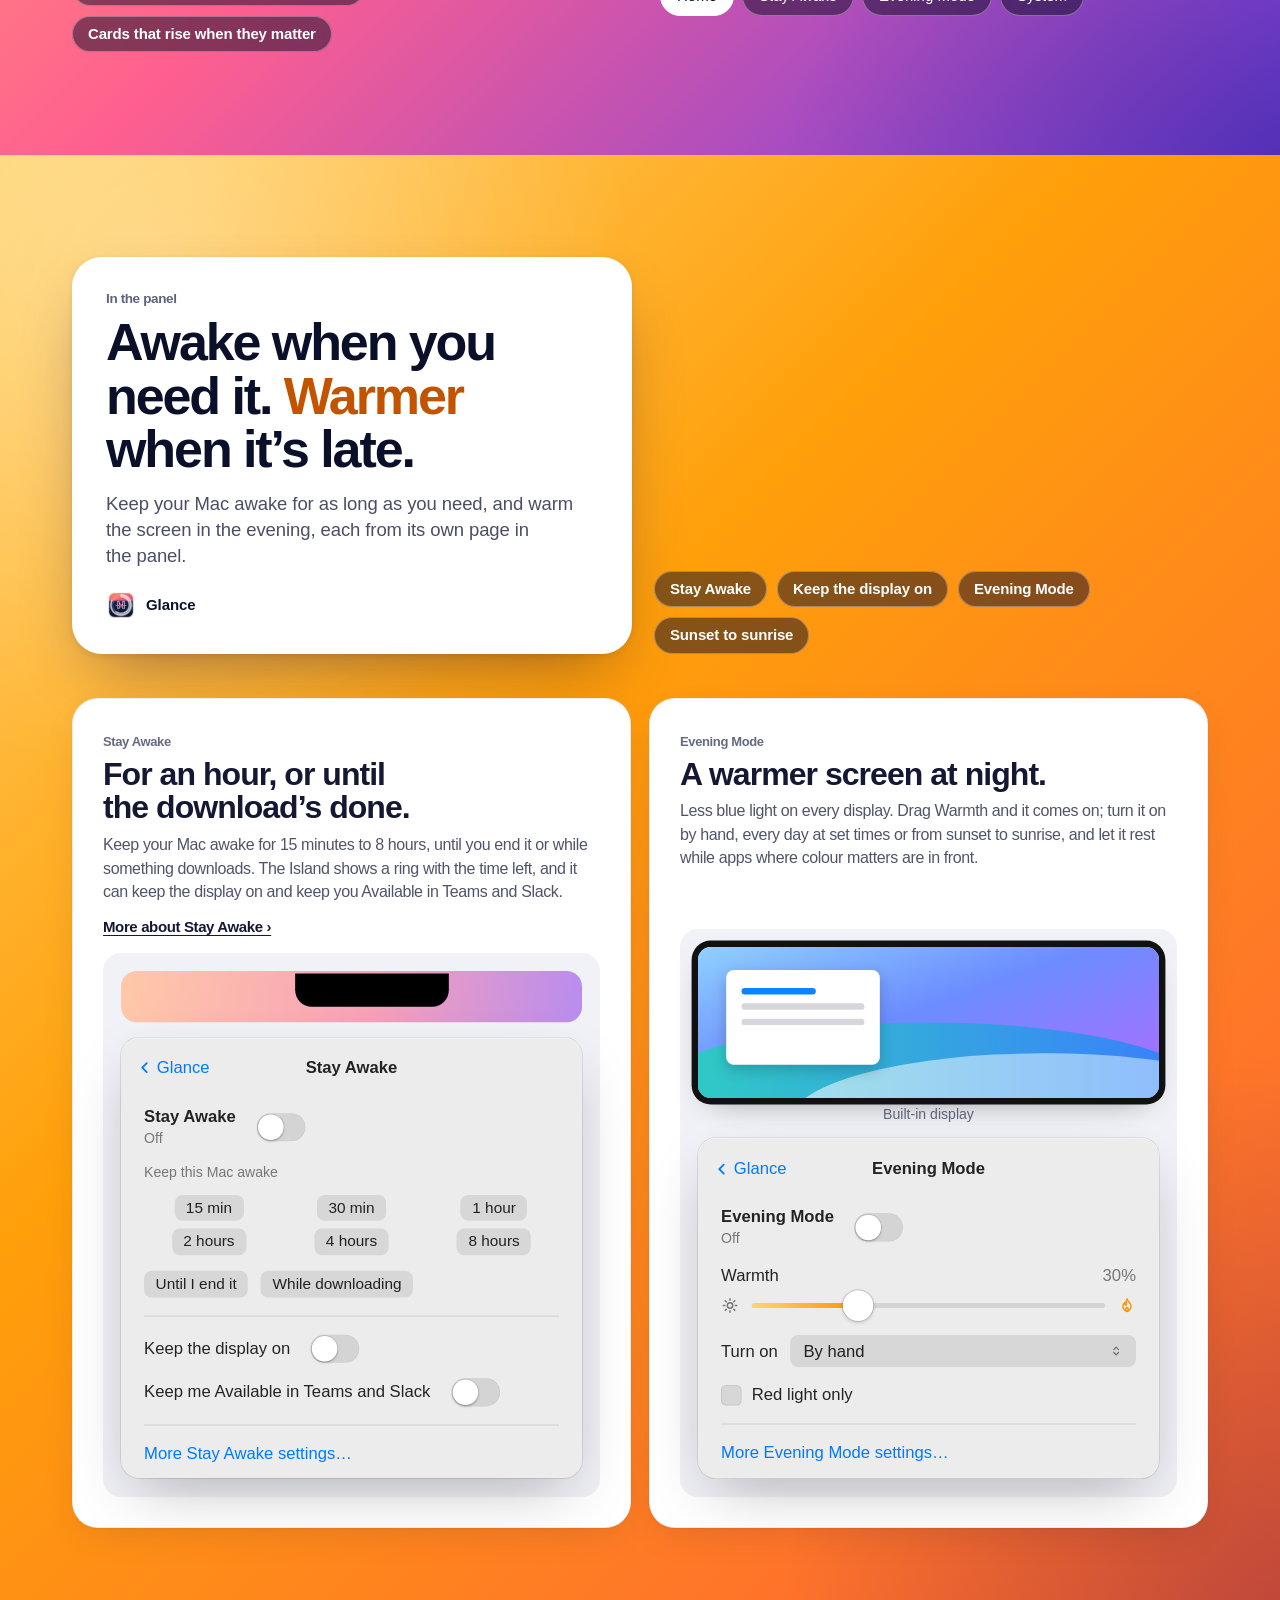
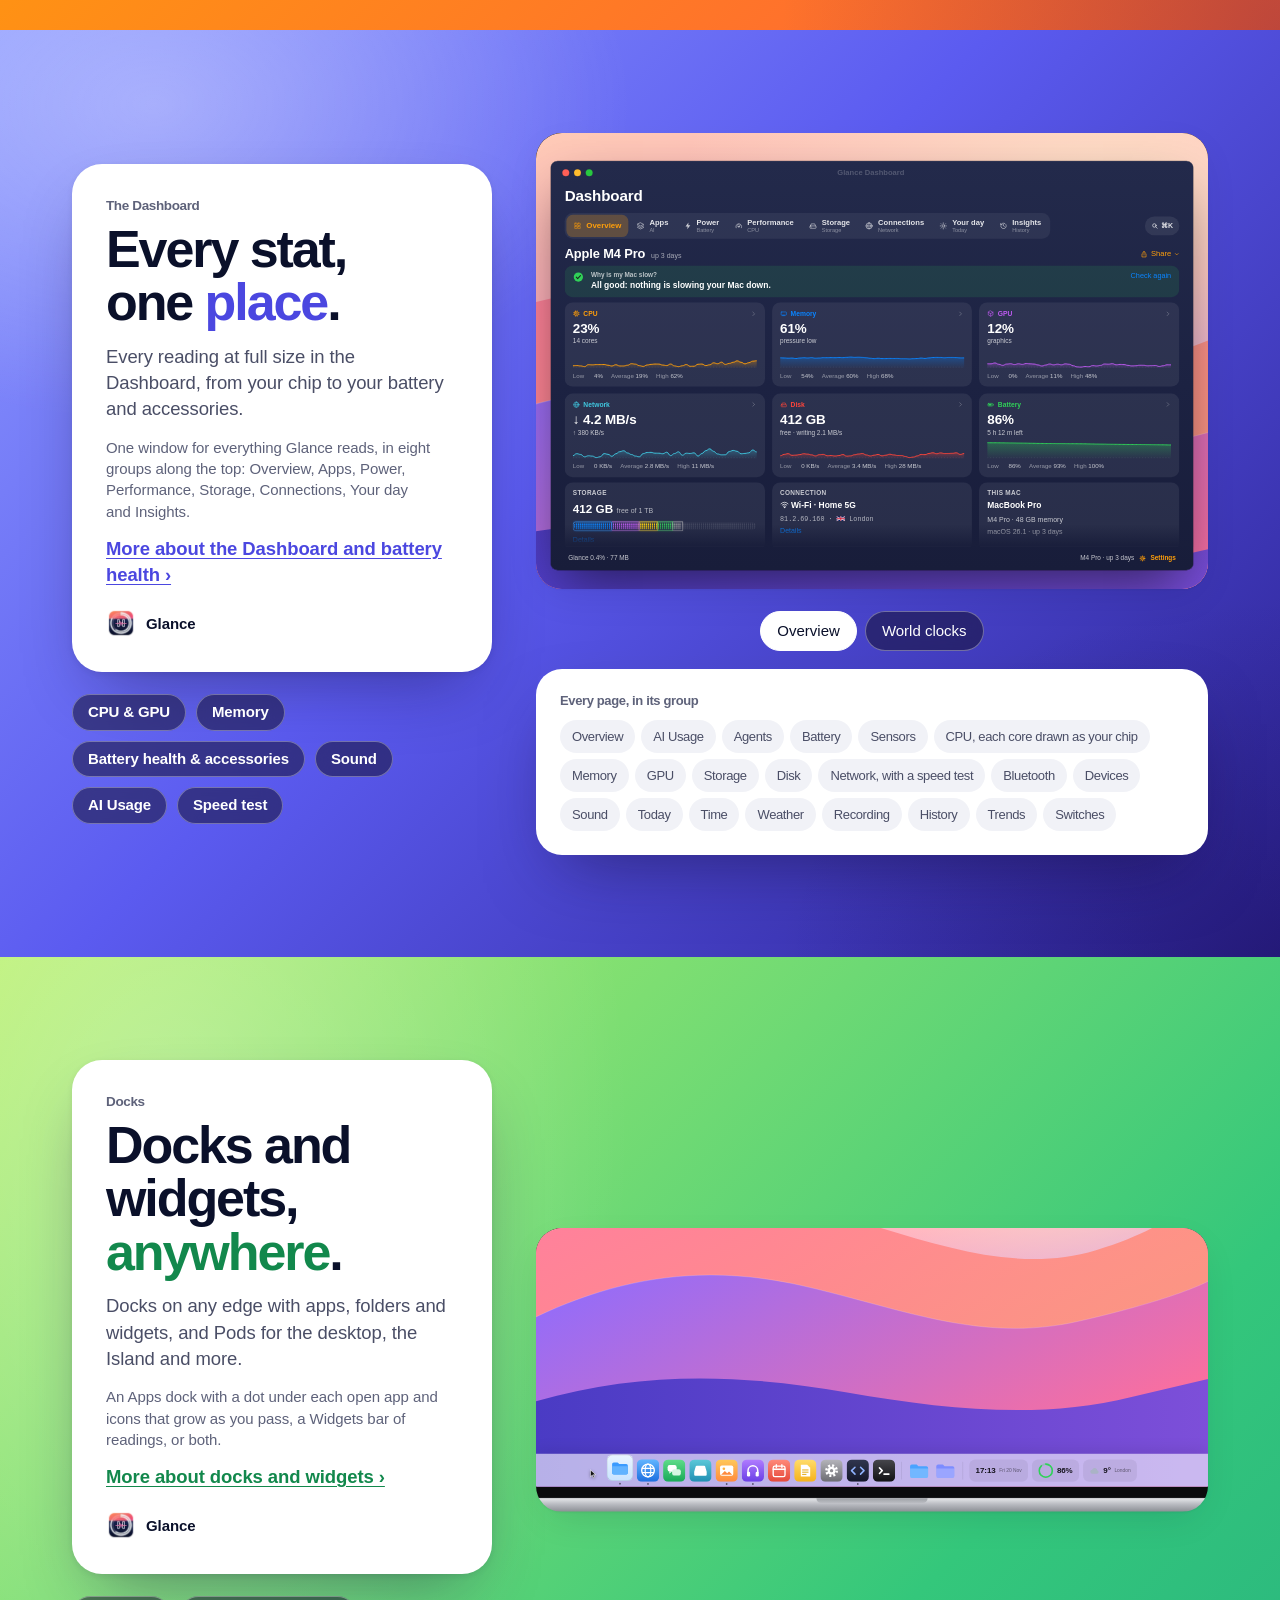
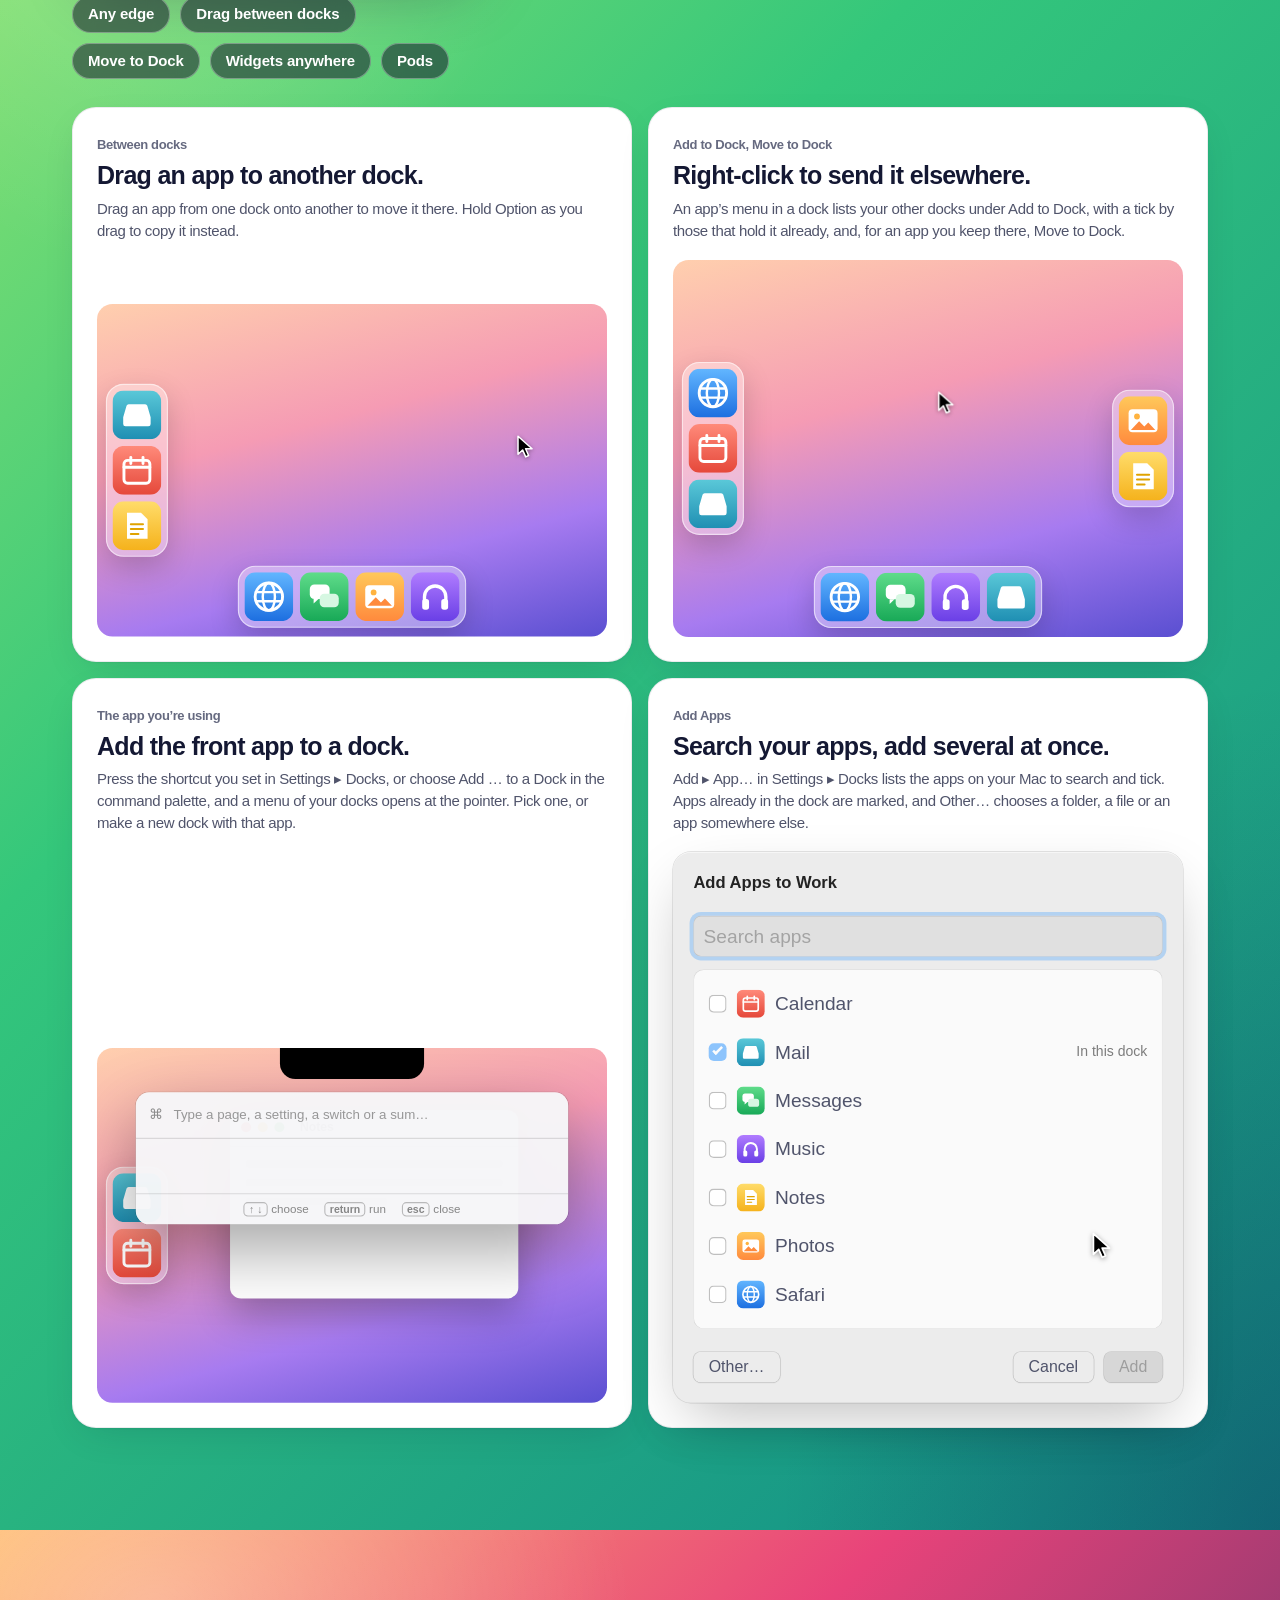
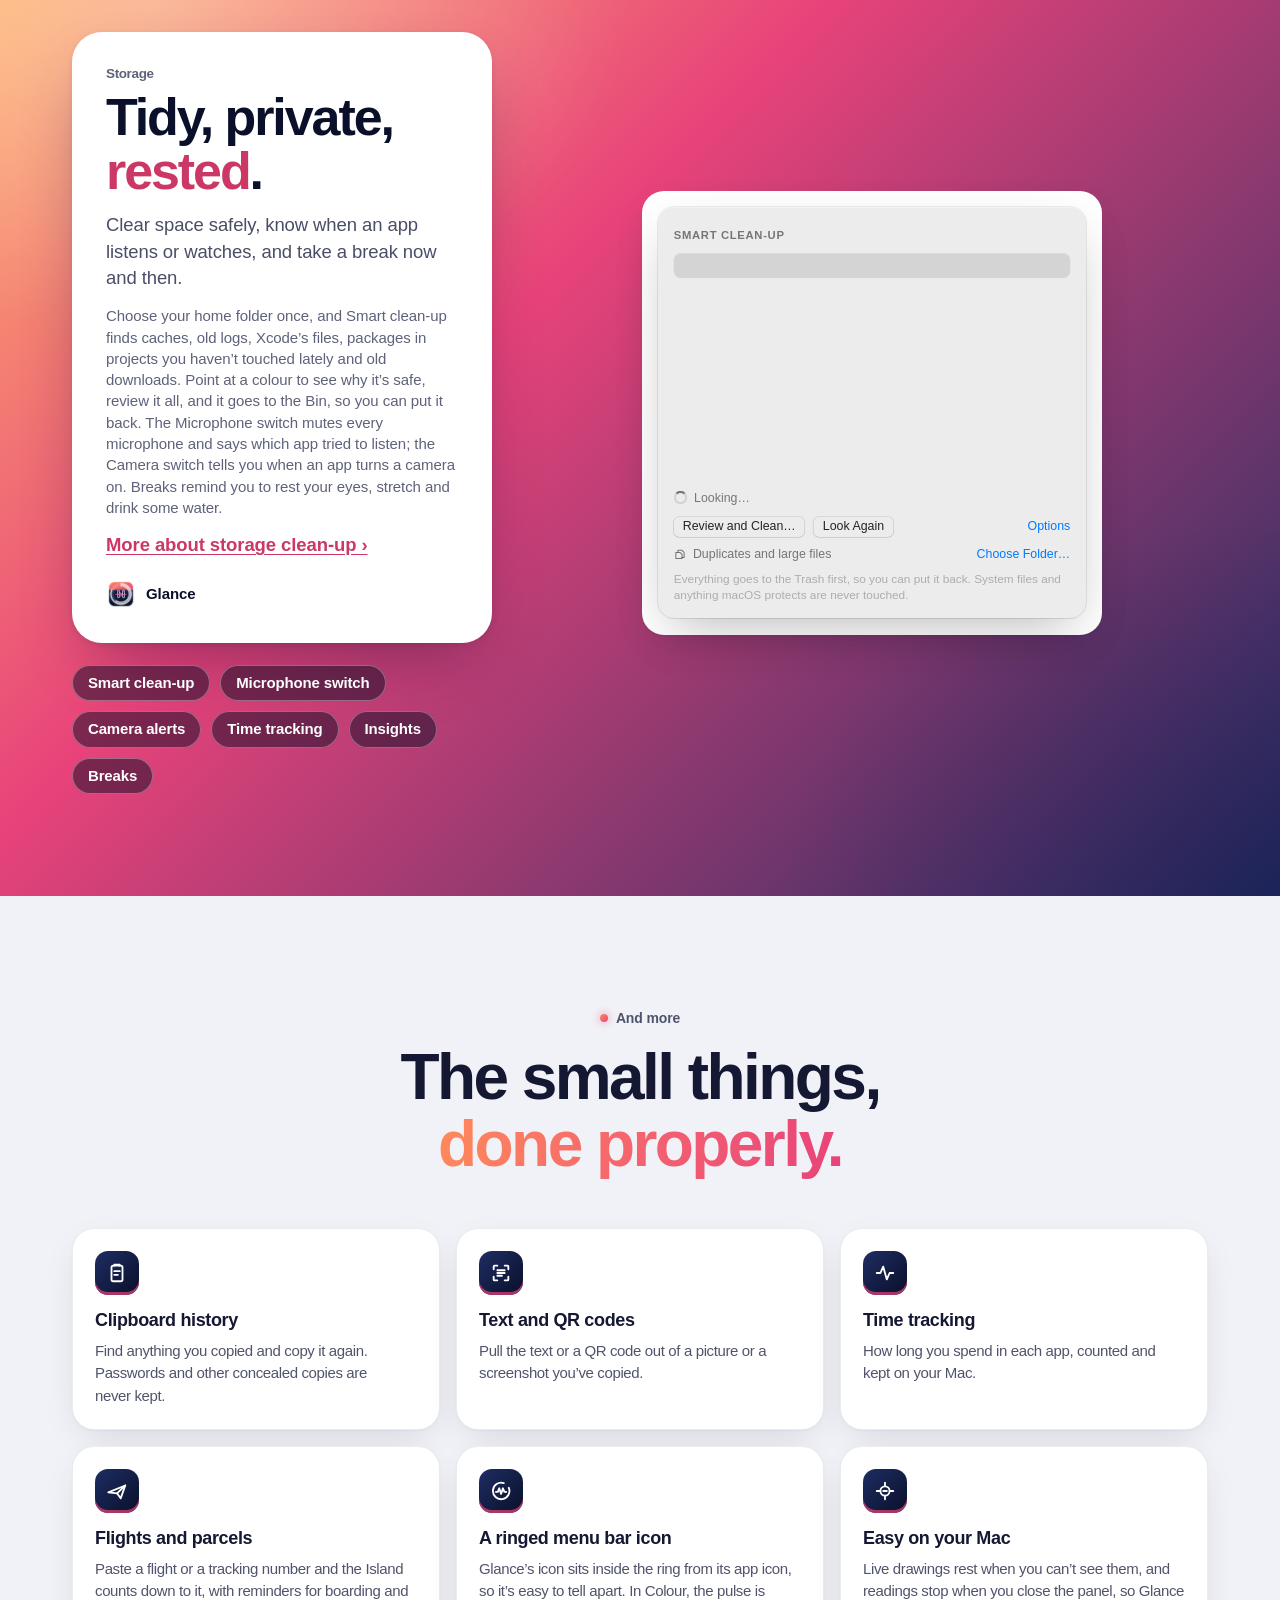
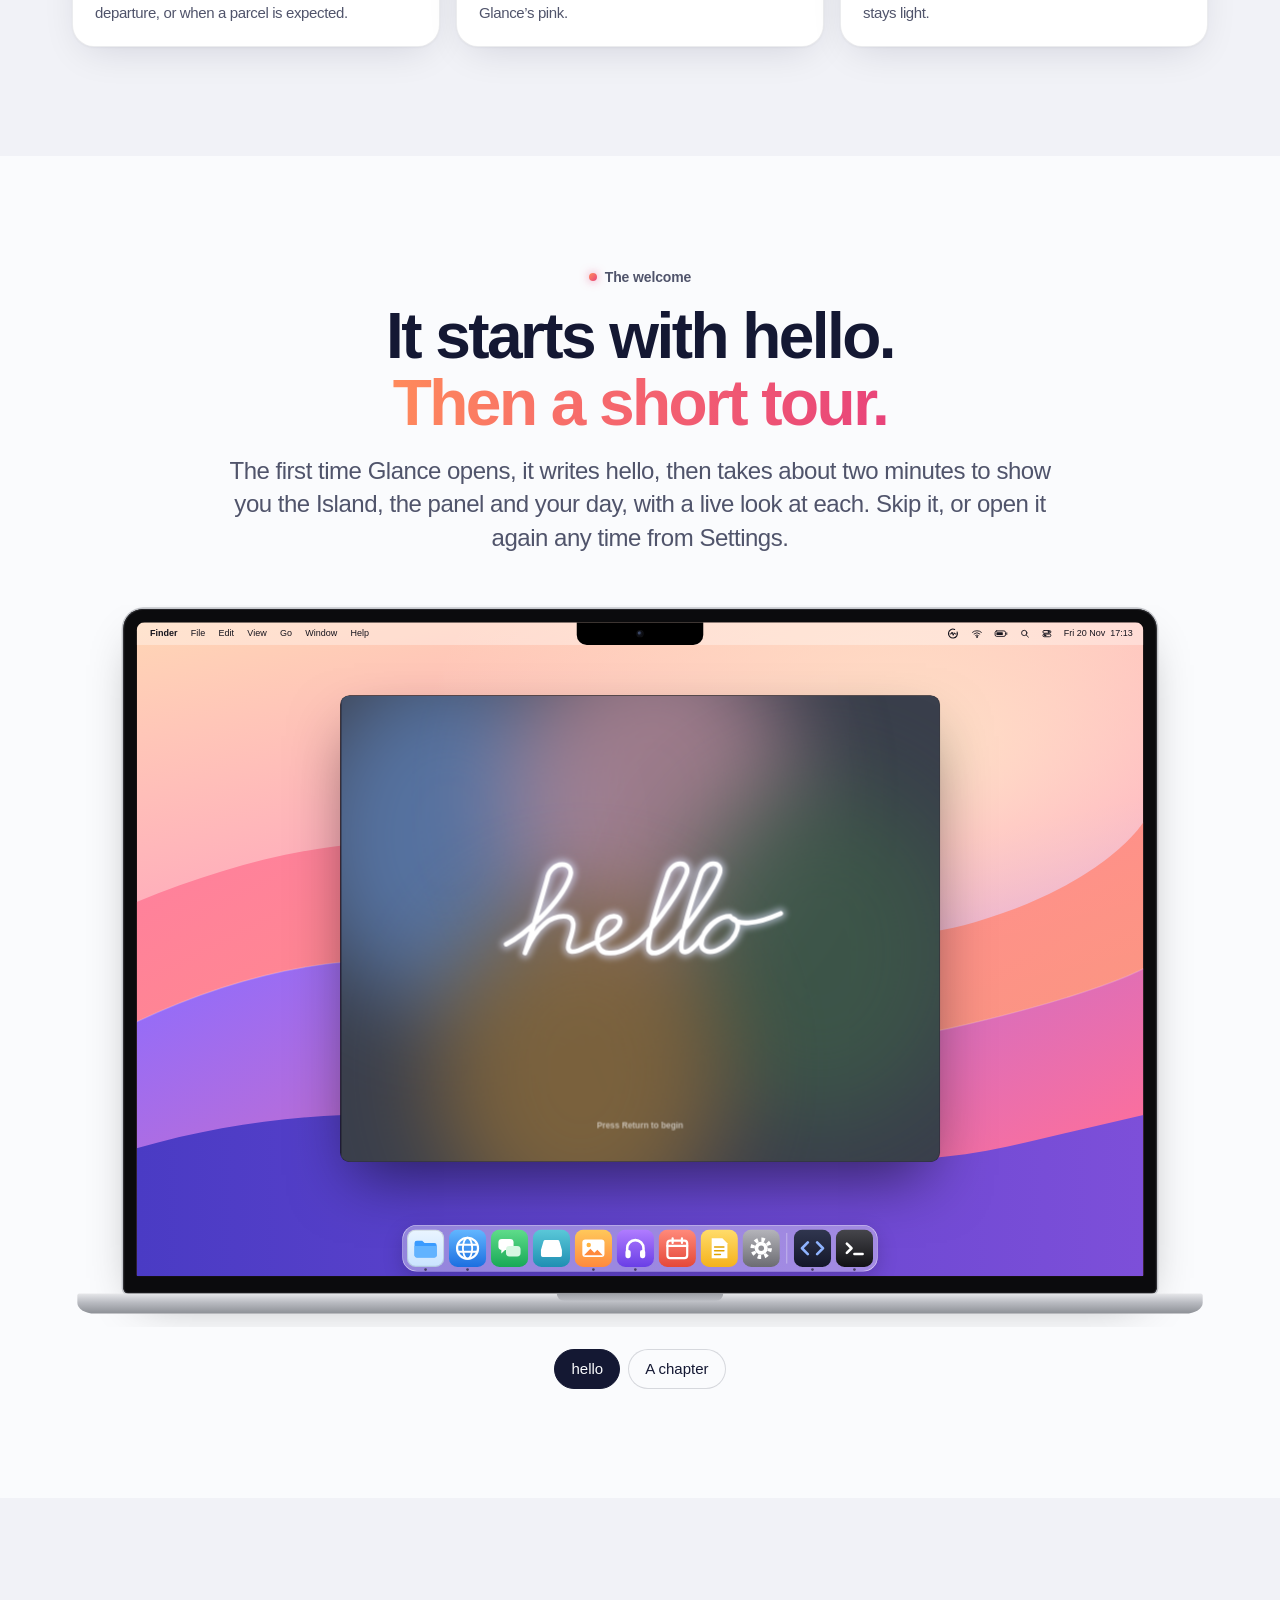
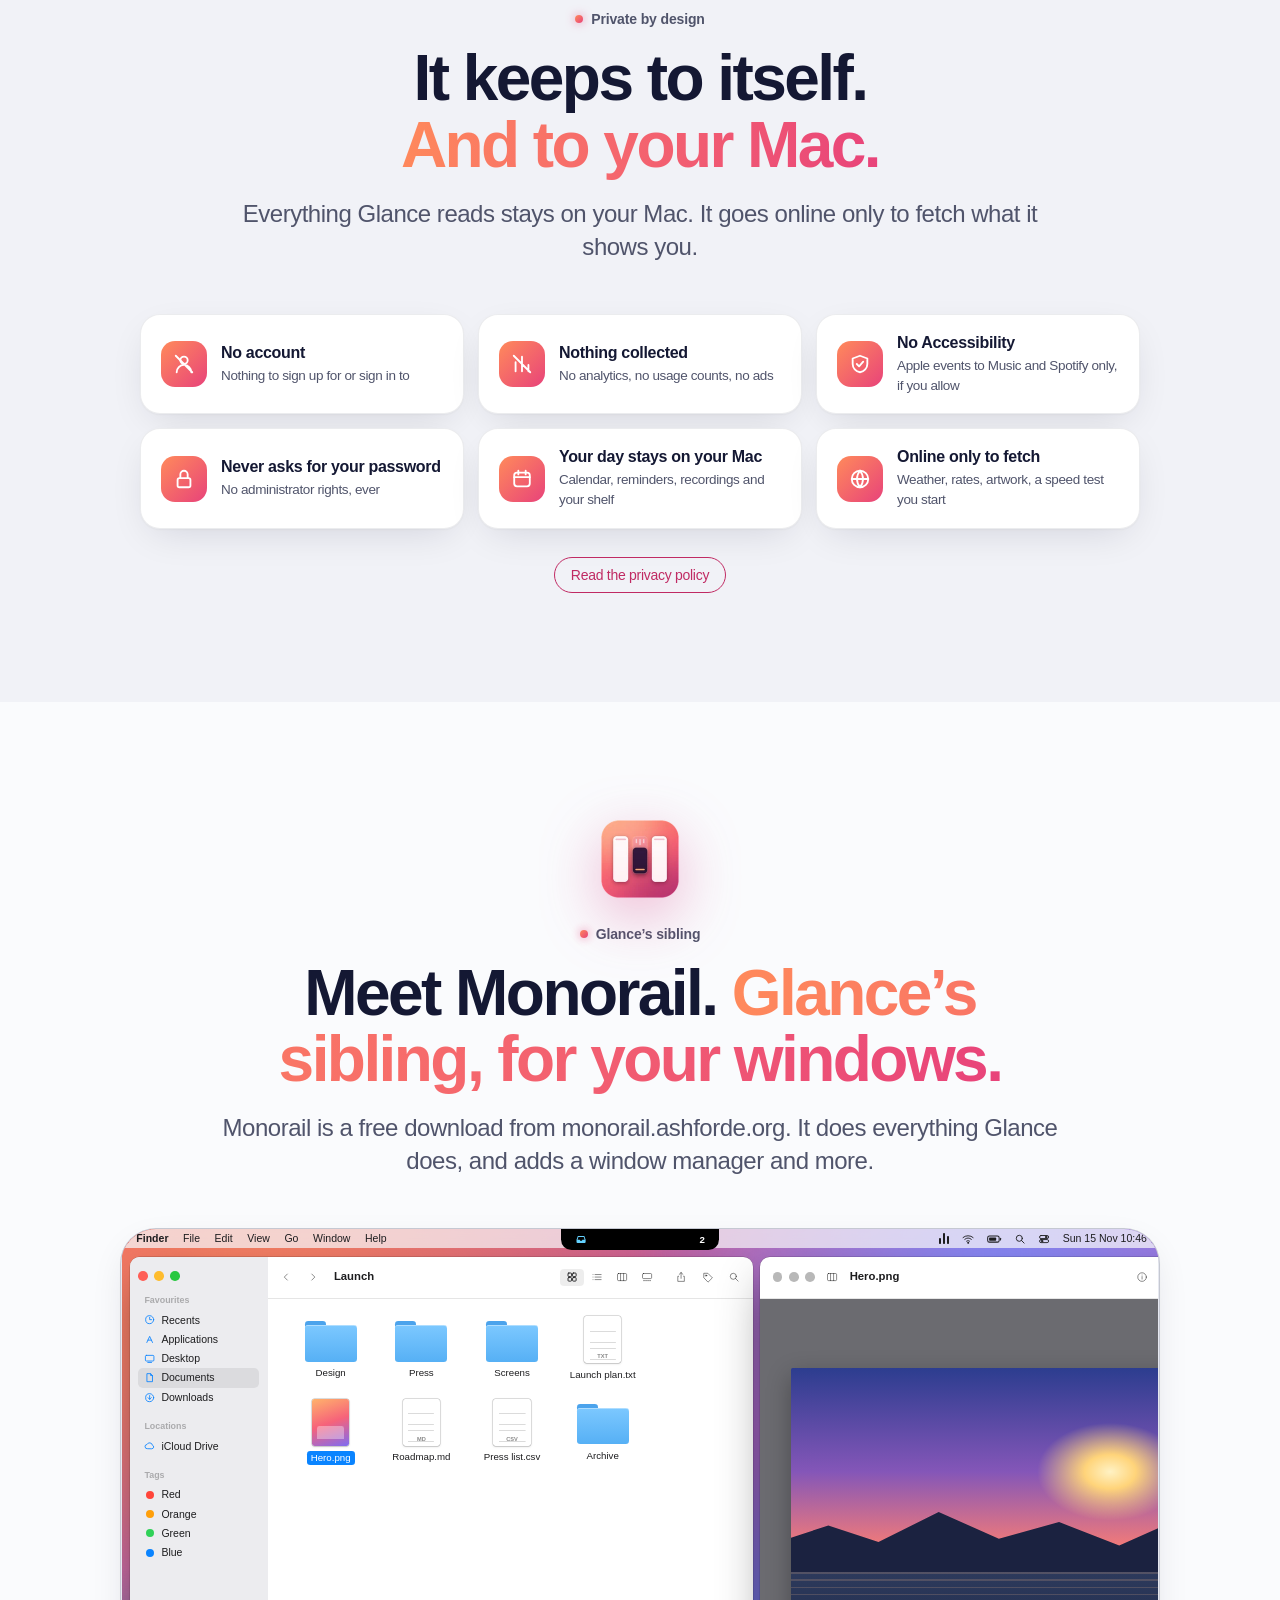
==== commit 47945450: "Eight feature pages for search, linked from the nav, footer and each home band; llms.txt, sitemap, A" ====
--- a/index.html
+++ b/index.html
@@ -20,6 +20,7 @@
 <meta name="twitter:description" content="Glance for Mac: an Island at the top of your screen with a file shelf, timers, music and weather, plus widgets and a menu bar system monitor. On the App Store.">
 <meta name="twitter:image" content="https://glance.ashforde.org/img/og.png">
 <meta name="twitter:image:alt" content="Glance: Island, widgets, stats. The Island open on Home: switches, a line to jot a note, Stay Awake, the weather and world clocks.">
+<meta name="apple-itunes-app" content="app-id=6832553480">
 <meta name="viewport" content="width=device-width, initial-scale=1, viewport-fit=cover">
 <link rel="icon" href="/favicon.ico" sizes="48x48">
 <link rel="icon" type="image/png" sizes="32x32" href="/icons/icon-32.png">
@@ -57,7 +58,7 @@
 <header class="top">
   <div class="bar">
     <a class="brand" href="/"><img src="/assets/icon-64.webp" alt="" width="28" height="28">Glance</a>
-    <nav aria-label="Main"><a href="/#island">Island</a><a href="/#weather">Weather</a><a href="/#panel">Panel</a><a href="/#day">Stay Awake</a><a href="/#dashboard">Dashboard</a><a href="/#docks">Docks</a><a href="/#storage">Storage</a><a href="/privacy/">Privacy</a><a href="/support/">Support</a></nav>
+    <nav aria-label="Main"><a href="/island/">Island</a><a href="/shelf/">Shelf</a><a href="/weather-and-world-clocks/">Weather</a><a href="/stay-awake/">Stay Awake</a><a href="/system-monitor/">Stats</a><a href="/screen-recorder/">Recorder</a><a href="/docks-and-widgets/">Docks</a><a href="/storage-clean-up/">Storage</a><a href="/support/">Support</a></nav>
     <span class="spacer"></span>
     <button type="button" class="iconbtn" id="theme-btn" aria-haspopup="dialog" aria-expanded="false" aria-controls="theme-pop" title="Appearance"><svg viewBox="0 0 24 24" fill="none" stroke="currentColor" stroke-width="1.8" stroke-linecap="round" stroke-linejoin="round" aria-hidden="true"><circle cx="12" cy="12" r="8.5"/><path d="M12 3.5a8.5 8.5 0 0 1 0 17z" fill="currentColor"/></svg><span class="sr">Appearance</span></button>
     <a class="store small" data-appstore href="https://apps.apple.com/app/id6832553480" aria-label="Download Glance on the Mac App Store"><svg viewBox="0 0 24 24" fill="none" stroke="currentColor" stroke-width="2" stroke-linecap="round" stroke-linejoin="round" aria-hidden="true"><circle cx="12" cy="12" r="9.5"/><path d="M12 7.5v8m0 0-3.5-3.5M12 15.5l3.5-3.5"/></svg><span><small>Download on the</small><b>Get Glance</b></span></a>
@@ -104,6 +105,7 @@
       <div class="hc"><span class="k">The Island</span><h2 class="h2" id="island-h">Your Mac, one <span class="acc">glance</span> up.</h2>
         <p>Switches, your next meeting, the weather and world clocks in the Island at the top of your screen.</p>
         <p class="more">It hides behind the camera, and what’s going on floats beside it in round bubbles: what’s playing, a timer or Stay Awake with a ring for the time left, charging, an AI limit. Point at a bubble for its own card, click the camera to open the Island, and pick a tab from the bar below. Prefer it in one piece? Choose Split bubbles or One pill.</p>
+        <p class="hc-more"><a href="/island/">More about the Island ›</a></p>
         <p class="app"><img src="/assets/icon-64.webp" alt="" width="30" height="30" loading="lazy">Glance</p></div>
       <ul class="chips" aria-label="Highlights"><li>Music &amp; Spotify</li><li>Timers</li><li>Calendar</li><li>World clocks</li><li>Storage &amp; Battery tabs</li><li>Mirror</li></ul>
     </div>
@@ -148,6 +150,7 @@
       <div class="hc"><span class="k">The shelf</span><h2 class="h2" id="shelf-h">Drop files on the <span class="acc">Island</span>.</h2>
         <p>Keep them on the shelf, change them there, then drag them out wherever they’re going.</p>
         <p class="more">Right-click one to open it, AirDrop it, rename or pin it, or transform it: unzip an archive, trim a clip, make a GIF, fit a picture or a video under a size you type, or remove a picture’s background.</p>
+        <p class="hc-more"><a href="/shelf/">More about the shelf ›</a></p>
         <p class="app"><img src="/assets/icon-64.webp" alt="" width="30" height="30" loading="lazy">Glance</p></div>
       <ul class="chips" aria-label="Highlights"><li>Convert &amp; resize</li><li>Smaller video</li><li>Make GIF</li><li>Compress PDFs</li><li>Unzip</li><li>AirDrop</li></ul>
     </div>
@@ -164,6 +167,7 @@
       <div class="hc"><span class="k">Weather</span><h2 class="h2" id="weather-h">Know before it <span class="acc">rains</span>.</h2>
         <p>The places you add, 48 hours ahead with the chance of rain each hour, ten days out, and the rain radar.</p>
         <p class="more">Add a place by typing its name: Glance never asks for your location. Weather data by Open-Meteo.com.</p>
+        <p class="hc-more"><a href="/weather-and-world-clocks/">More about weather and world clocks ›</a></p>
         <p class="app"><img src="/assets/icon-64.webp" alt="" width="30" height="30" loading="lazy">Glance</p></div>
       <ul class="chips" aria-label="Highlights"><li>48 hours</li><li>10 days</li><li>Chance of rain</li><li>Rain radar</li></ul>
     </div>
@@ -207,6 +211,7 @@
       <div class="hc"><span class="k">Record and share</span><h2 class="h2" id="record-h">Record it. Share a <span class="acc">link</span>.</h2>
         <p>Record your screen or a call, get a transcript, then share a link anyone can open.</p>
         <p class="more">Record Screen is on Home and in the Island’s Recordings, with your Mac’s sound, your microphone or both. Meeting Notes records a call and writes the transcript on your Mac where macOS supports it, with a summary on macOS 26. Choose Share Link on a file on the shelf and Glance copies a link anyone can open in a browser, with no account: up to 25 files, kept for 1, 7 or 30 days. Nothing is uploaded until you choose Share Link.</p>
+        <p class="hc-more"><a href="/screen-recorder/">More about the screen recorder ›</a></p>
         <p class="app"><img src="/assets/icon-64.webp" alt="" width="30" height="30" loading="lazy">Glance</p></div>
       <ul class="chips" aria-label="Highlights"><li>Screen, window or area</li><li>Mac sound &amp; mic</li><li>Meeting Notes transcript</li><li>Share Link</li><li>1, 7 or 30 days</li></ul>
     </div>
@@ -235,6 +240,7 @@
       <div class="hc"><span class="k">The menu bar panel</span><h2 class="h2" id="panel-h">Your Mac, one <span class="acc">click</span> away.</h2>
         <p>Click Glance’s icon in the menu bar and the panel drops down: your day, how your Mac is doing, and twelve one-click switches.</p>
         <p class="more">From Stay Awake and Evening Mode to Microphone, Camera, Meeting Notes and Record Screen. Right-click a switch for its options.</p>
+        <p class="hc-more"><a href="/system-monitor/">More about the system monitor ›</a></p>
         <p class="app"><img src="/assets/icon-64.webp" alt="" width="30" height="30" loading="lazy">Glance</p></div>
       <ul class="chips" aria-label="Highlights"><li>Battery, health and cycles</li><li>Your day and reminders</li><li>Processor, memory, storage, network</li><li>Cards that rise when they matter</li></ul>
     </div>
@@ -264,7 +270,8 @@
       <div class="gx-pair">
       <div class="gx-card rv" id="awake">
         <div><span class="k">Stay Awake</span><h3>For an hour, or until the download’s done.</h3>
-          <p class="desc">Keep your Mac awake for 15 minutes to 8 hours, until you end it or while something downloads. The Island shows a ring with the time left, and it can keep the display on and keep you Available in Teams and Slack.</p></div>
+          <p class="desc">Keep your Mac awake for 15 minutes to 8 hours, until you end it or while something downloads. The Island shows a ring with the time left, and it can keep the display on and keep you Available in Teams and Slack.</p>
+          <p class="hc-more"><a href="/stay-awake/">More about Stay Awake ›</a></p></div>
         <figure class="glv-fig" role="img" aria-label="Glance’s Stay Awake page in the menu bar panel: the pointer clicks 1 hour, the Stay Awake switch comes on and reads On for 1 h, a blue Stay Awake ring appears beside the Island, the time counts down to 59 and 58 minutes, and Keep the display on is switched on."><div data-glive="awake"></div></figure>
       </div>
       <div class="gx-card rv" id="evening">
@@ -284,6 +291,7 @@
       <div class="hc"><span class="k">The Dashboard</span><h2 class="h2" id="dashboard-h">Every stat, one <span class="acc">place</span>.</h2>
         <p>Every reading at full size in the Dashboard, from your chip to your battery and accessories.</p>
         <p class="more">One window for everything Glance reads, in eight groups along the top: Overview, Apps, Power, Performance, Storage, Connections, Your day and Insights.</p>
+        <p class="hc-more"><a href="/system-monitor/">More about the Dashboard and battery health ›</a></p>
         <p class="app"><img src="/assets/icon-64.webp" alt="" width="30" height="30" loading="lazy">Glance</p></div>
       <ul class="chips" aria-label="Highlights"><li>CPU &amp; GPU</li><li>Memory</li><li>Battery health &amp; accessories</li><li>Sound</li><li>AI Usage</li><li>Speed test</li></ul>
     </div>
@@ -308,6 +316,7 @@
       <div class="hc"><span class="k">Docks</span><h2 class="h2" id="docks-h">Docks and widgets, <span class="acc">anywhere</span>.</h2>
         <p>Docks on any edge with apps, folders and widgets, and Pods for the desktop, the Island and more.</p>
         <p class="more">An Apps dock with a dot under each open app and icons that grow as you pass, a Widgets bar of readings, or both.</p>
+        <p class="hc-more"><a href="/docks-and-widgets/">More about docks and widgets ›</a></p>
         <p class="app"><img src="/assets/icon-64.webp" alt="" width="30" height="30" loading="lazy">Glance</p></div>
       <ul class="chips" aria-label="Highlights"><li>Any edge</li><li>Drag between docks</li><li>Move to Dock</li><li>Widgets anywhere</li><li>Pods</li></ul>
     </div>
@@ -348,6 +357,7 @@
       <div class="hc"><span class="k">Storage</span><h2 class="h2" id="storage-h">Tidy, private, <span class="acc">rested</span>.</h2>
         <p>Clear space safely, know when an app listens or watches, and take a break now and then.</p>
         <p class="more">Choose your home folder once, and Smart clean-up finds caches, old logs, Xcode’s files, packages in projects you haven’t touched lately and old downloads. Point at a colour to see why it’s safe, review it all, and it goes to the Bin, so you can put it back. The Microphone switch mutes every microphone and says which app tried to listen; the Camera switch tells you when an app turns a camera on. Breaks remind you to rest your eyes, stretch and drink some water.</p>
+        <p class="hc-more"><a href="/storage-clean-up/">More about storage clean-up ›</a></p>
         <p class="app"><img src="/assets/icon-64.webp" alt="" width="30" height="30" loading="lazy">Glance</p></div>
       <ul class="chips" aria-label="Highlights"><li>Smart clean-up</li><li>Microphone switch</li><li>Camera alerts</li><li>Time tracking</li><li>Insights</li><li>Breaks</li></ul>
     </div>
@@ -438,7 +448,7 @@
       <div><a class="brand" href="/"><img src="/assets/icon-64.webp" alt="" width="28" height="28">Glance</a>
         <p style="margin-top:14px;max-width:36ch">Your Mac at a glance, from the menu bar. Made by Ashforde OÜ, a company in the European Union.</p>
         <p style="margin-top:18px"><a class="store" data-appstore href="https://apps.apple.com/app/id6832553480" aria-label="Download Glance on the Mac App Store"><svg viewBox="0 0 24 24" fill="none" stroke="currentColor" stroke-width="2" stroke-linecap="round" stroke-linejoin="round" aria-hidden="true"><circle cx="12" cy="12" r="9.5"/><path d="M12 7.5v8m0 0-3.5-3.5M12 15.5l3.5-3.5"/></svg><span><small>Download on the</small><b>Mac App Store</b></span></a></p></div>
-      <div><h2>Glance</h2><ul><li><a href="/#island">The Island</a></li><li><a href="/#shelf">The shelf</a></li><li><a href="/#weather">Weather</a></li><li><a href="/#panel">Menu bar panel</a></li><li><a href="/#awake">Stay Awake</a></li><li><a href="/#evening">Evening Mode</a></li><li><a href="/#dashboard">Dashboard</a></li><li><a href="/#docks">Docks</a></li><li><a href="/#storage">Storage</a></li></ul></div>
+      <div><h2>Glance</h2><ul><li><a href="/island/">The Island</a></li><li><a href="/shelf/">The shelf</a></li><li><a href="/weather-and-world-clocks/">Weather and world clocks</a></li><li><a href="/stay-awake/">Stay Awake</a></li><li><a href="/system-monitor/">System monitor and battery</a></li><li><a href="/screen-recorder/">Screen recorder</a></li><li><a href="/docks-and-widgets/">Docks and widgets</a></li><li><a href="/storage-clean-up/">Storage clean-up</a></li></ul></div>
       <div><h2>Help</h2><ul><li><a href="/support/">Support</a></li><li><a href="/privacy/">Privacy</a></li><li><a href="mailto:contact@ashforde.org?subject=Glance">Report a problem</a></li></ul></div>
       <div><h2>Ashforde</h2><ul><li><a href="https://monorail.ashforde.org">Monorail, for your windows</a></li><li><a href="mailto:contact@ashforde.org">contact@ashforde.org</a></li></ul></div>
     </div>
--- a/ui/stage.css
+++ b/ui/stage.css
@@ -90,3 +90,8 @@
 .stg .stg-pages { margin-top: 18px; }
 .stg .stg-pages .gx-pages { margin: 0; justify-content: flex-start; max-width: none; gap: 6px; }
 .stg .stg-pages .gx-pages li { background: var(--bg2); border-color: transparent; color: var(--ink2); font-size: 13px; padding: 6px 11px; }
+
+/* "More about …": a link from each feature band to its own page */
+.hc-more { margin-top: 14px; font: 600 15px var(--font); }
+.hc-more a { color: var(--acc, var(--link)); text-decoration: underline; text-underline-offset: .18em; text-decoration-thickness: from-font; }
+.gx-card .hc-more a { color: inherit; }
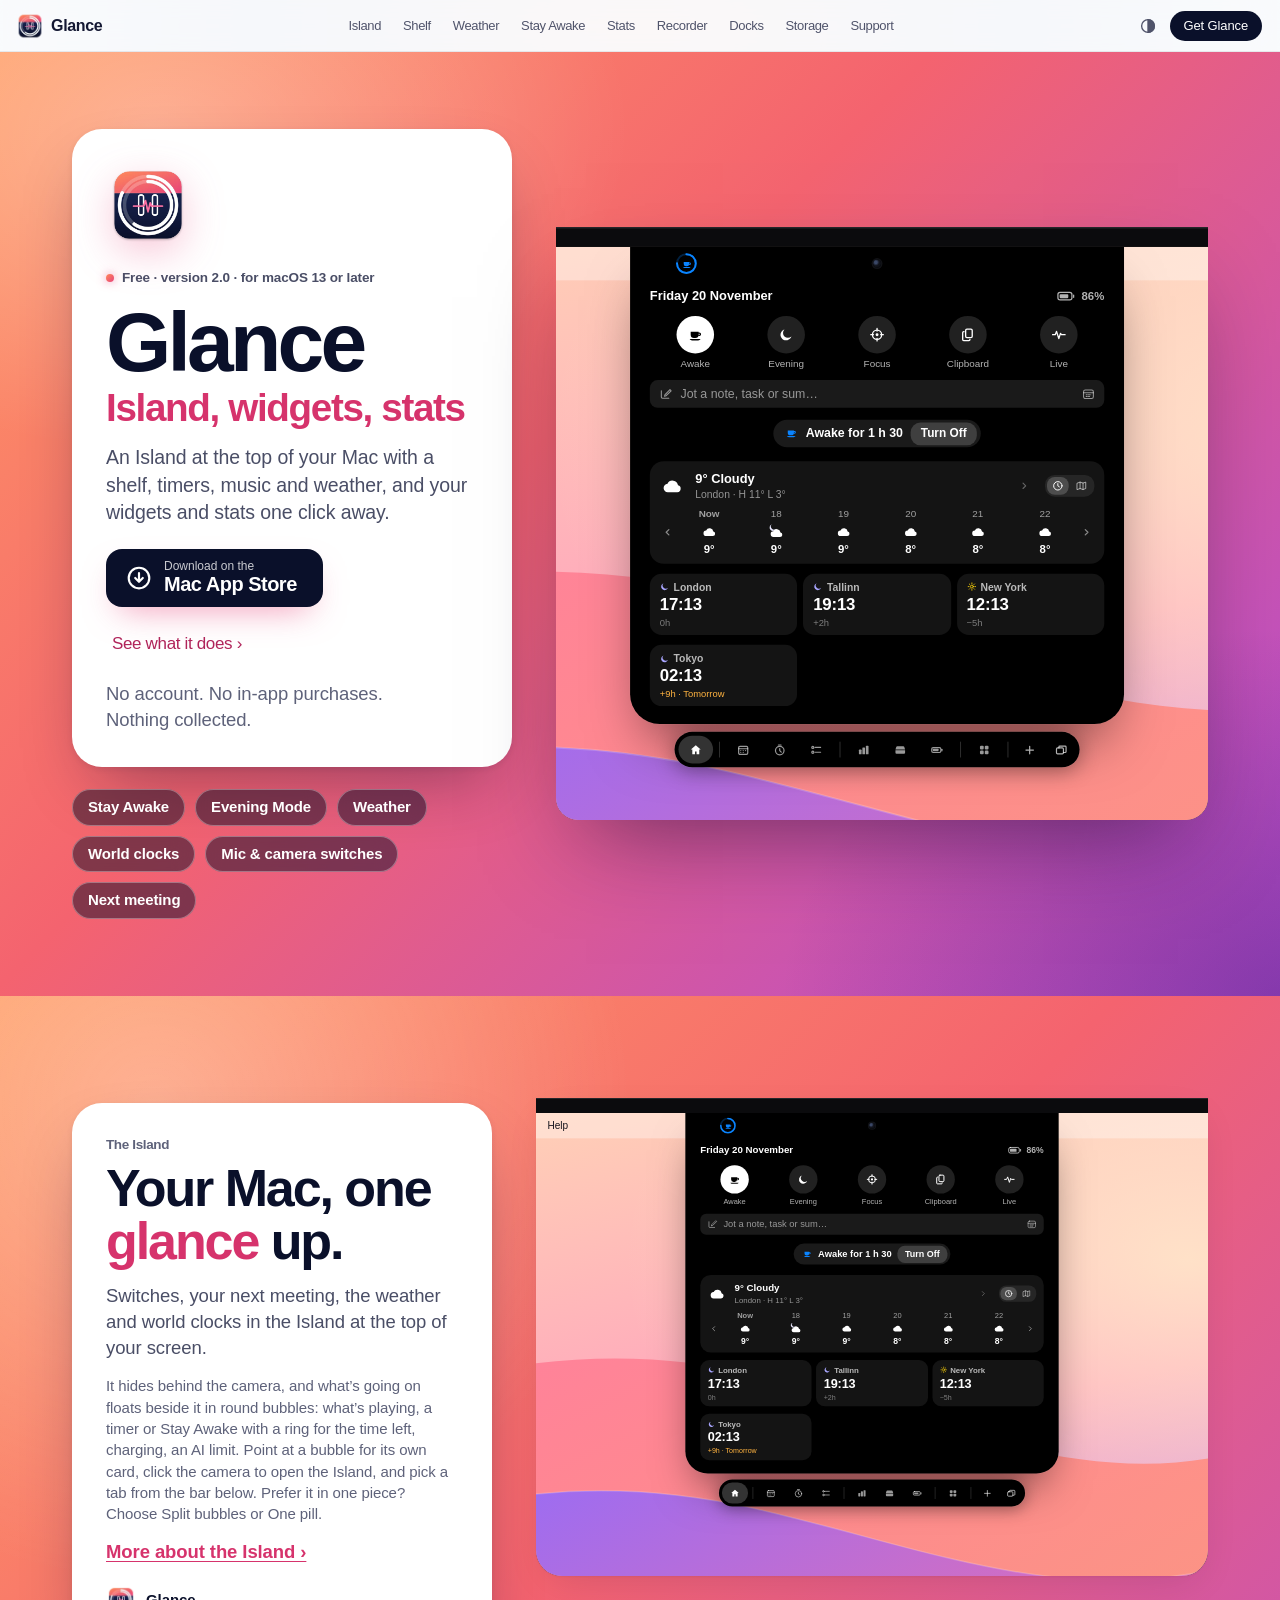
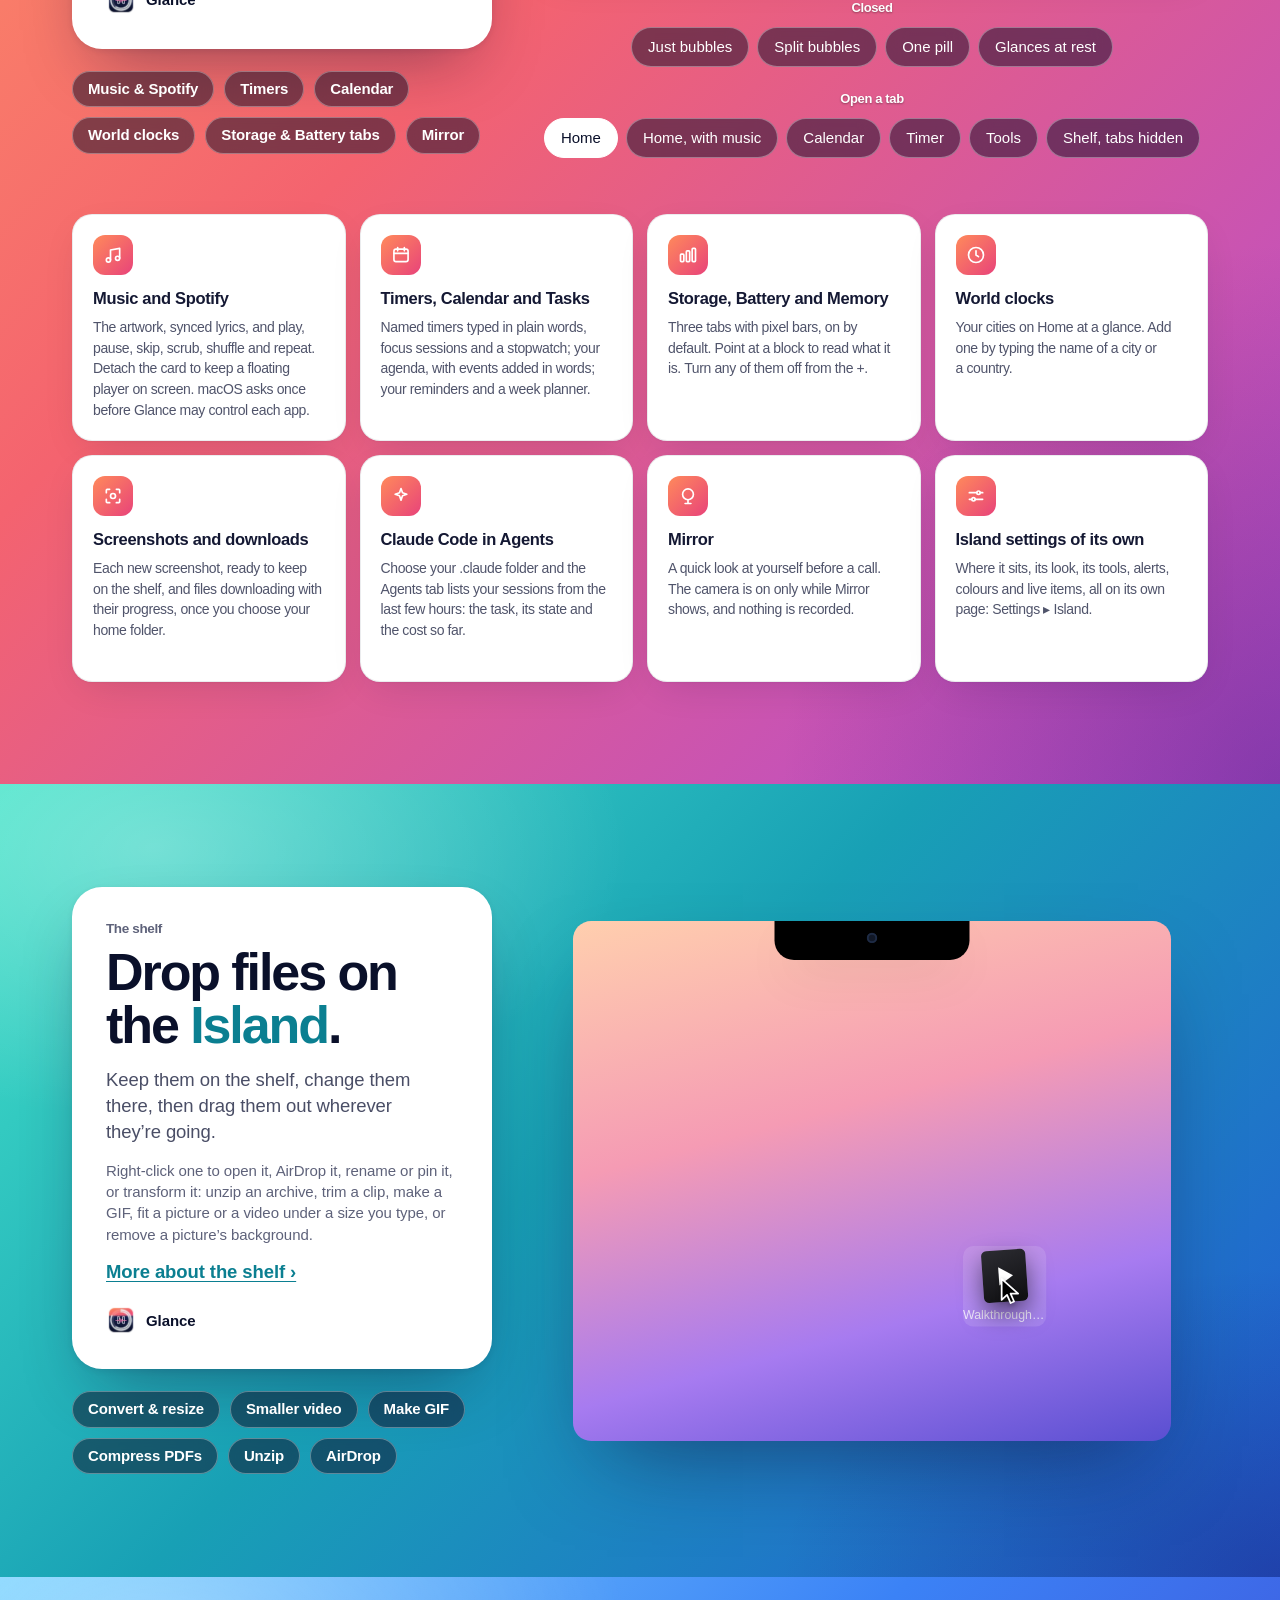
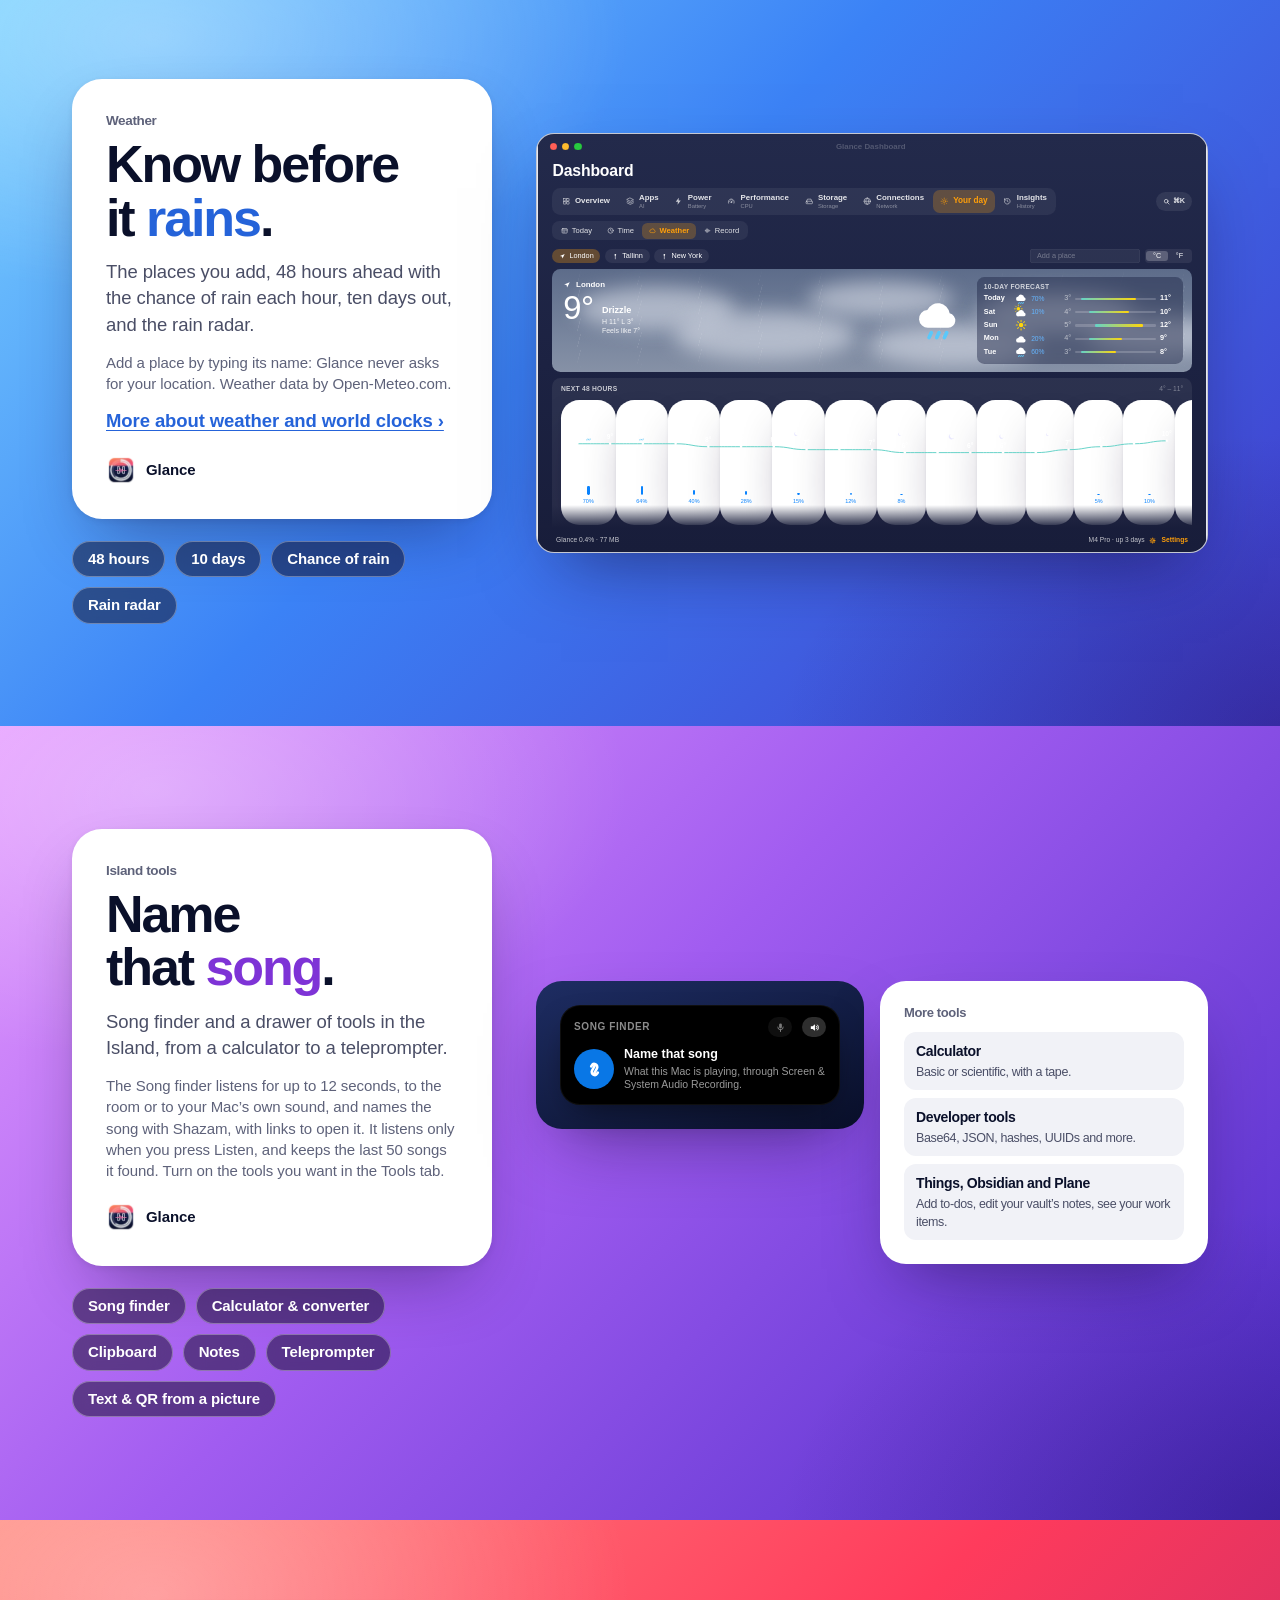
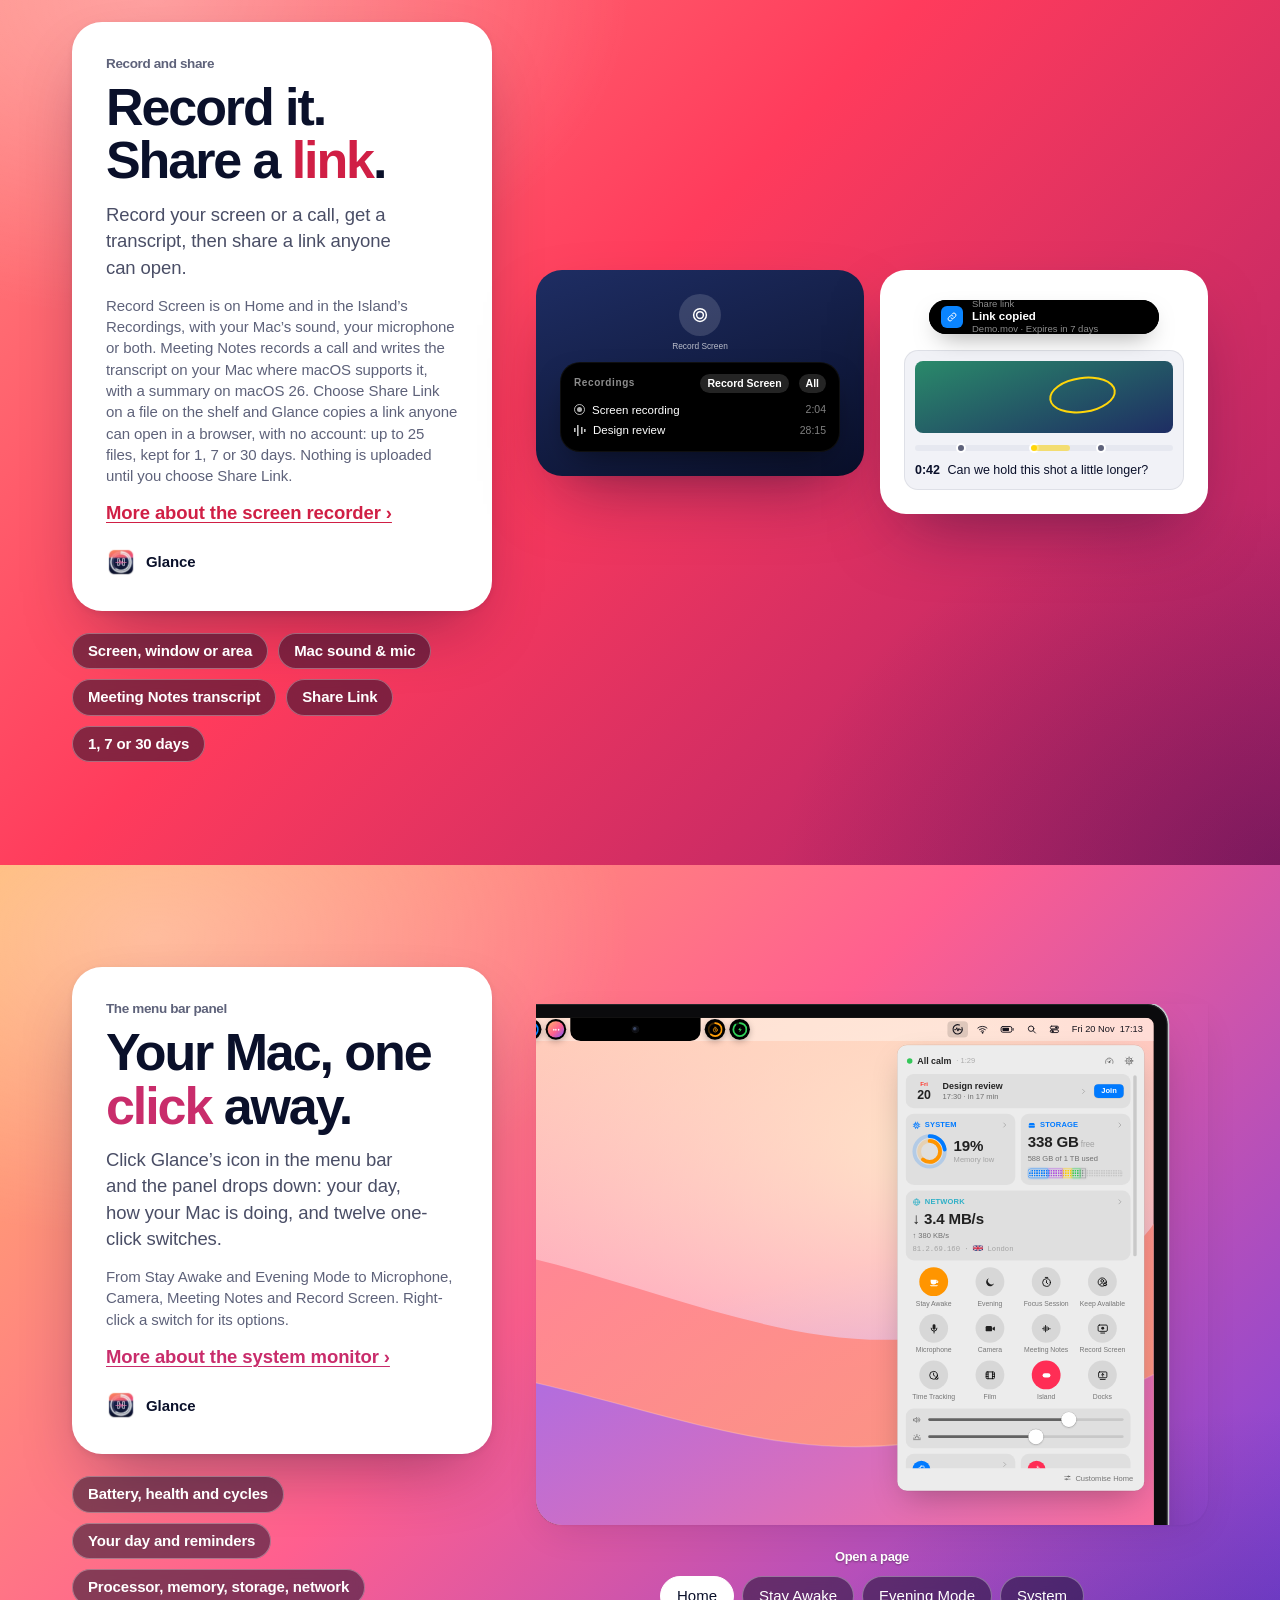
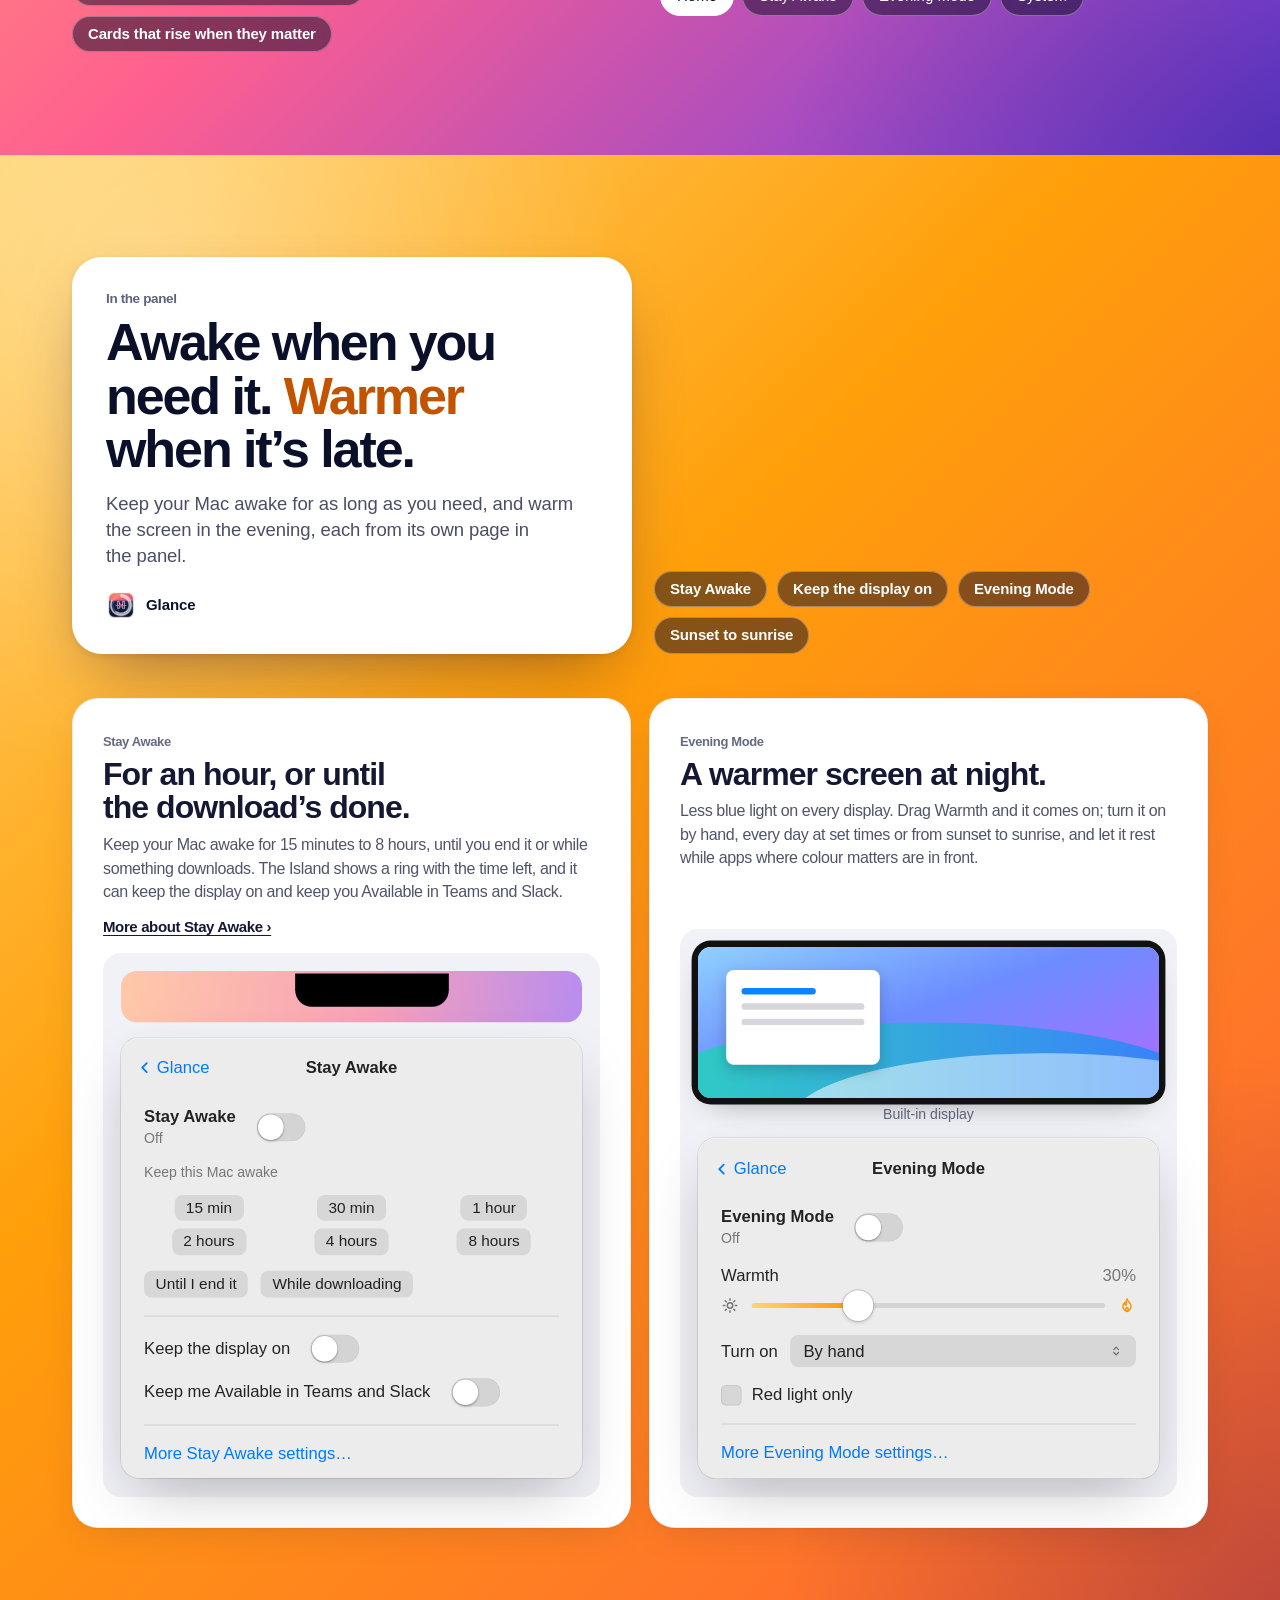
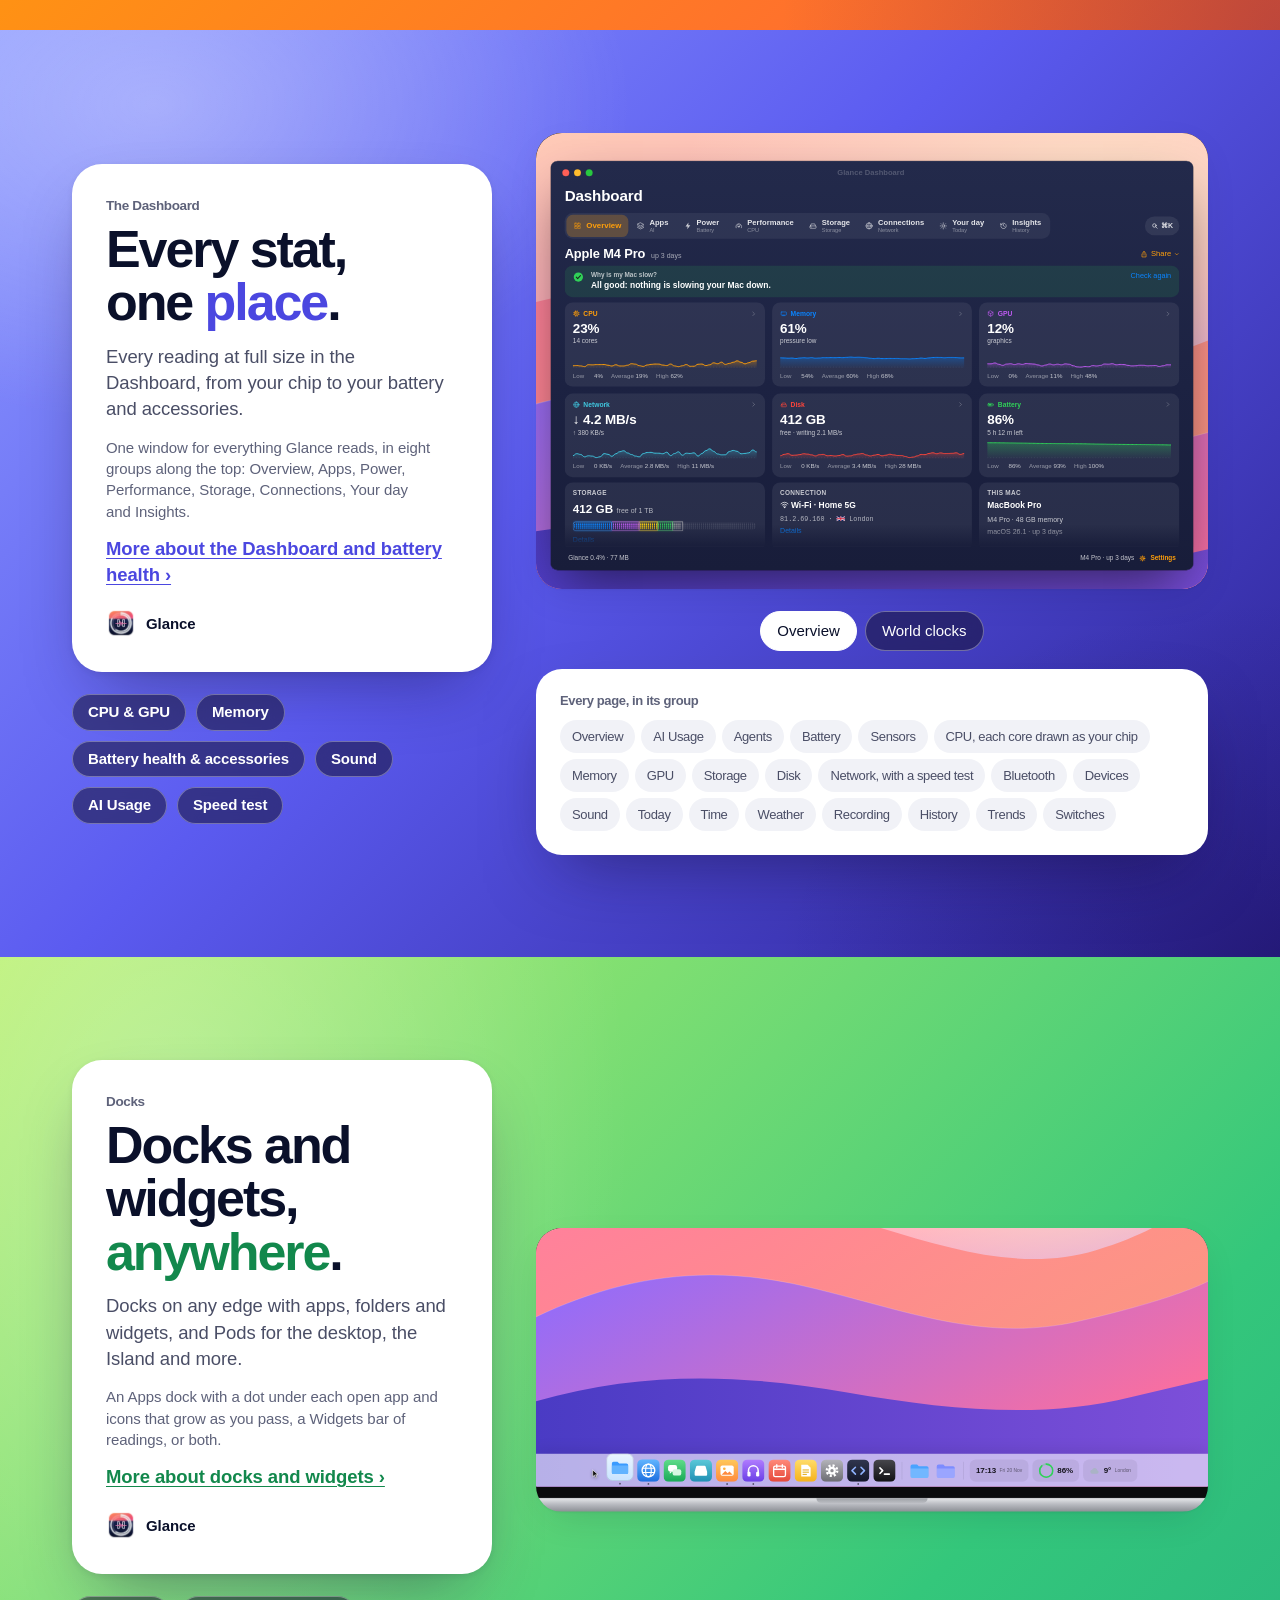
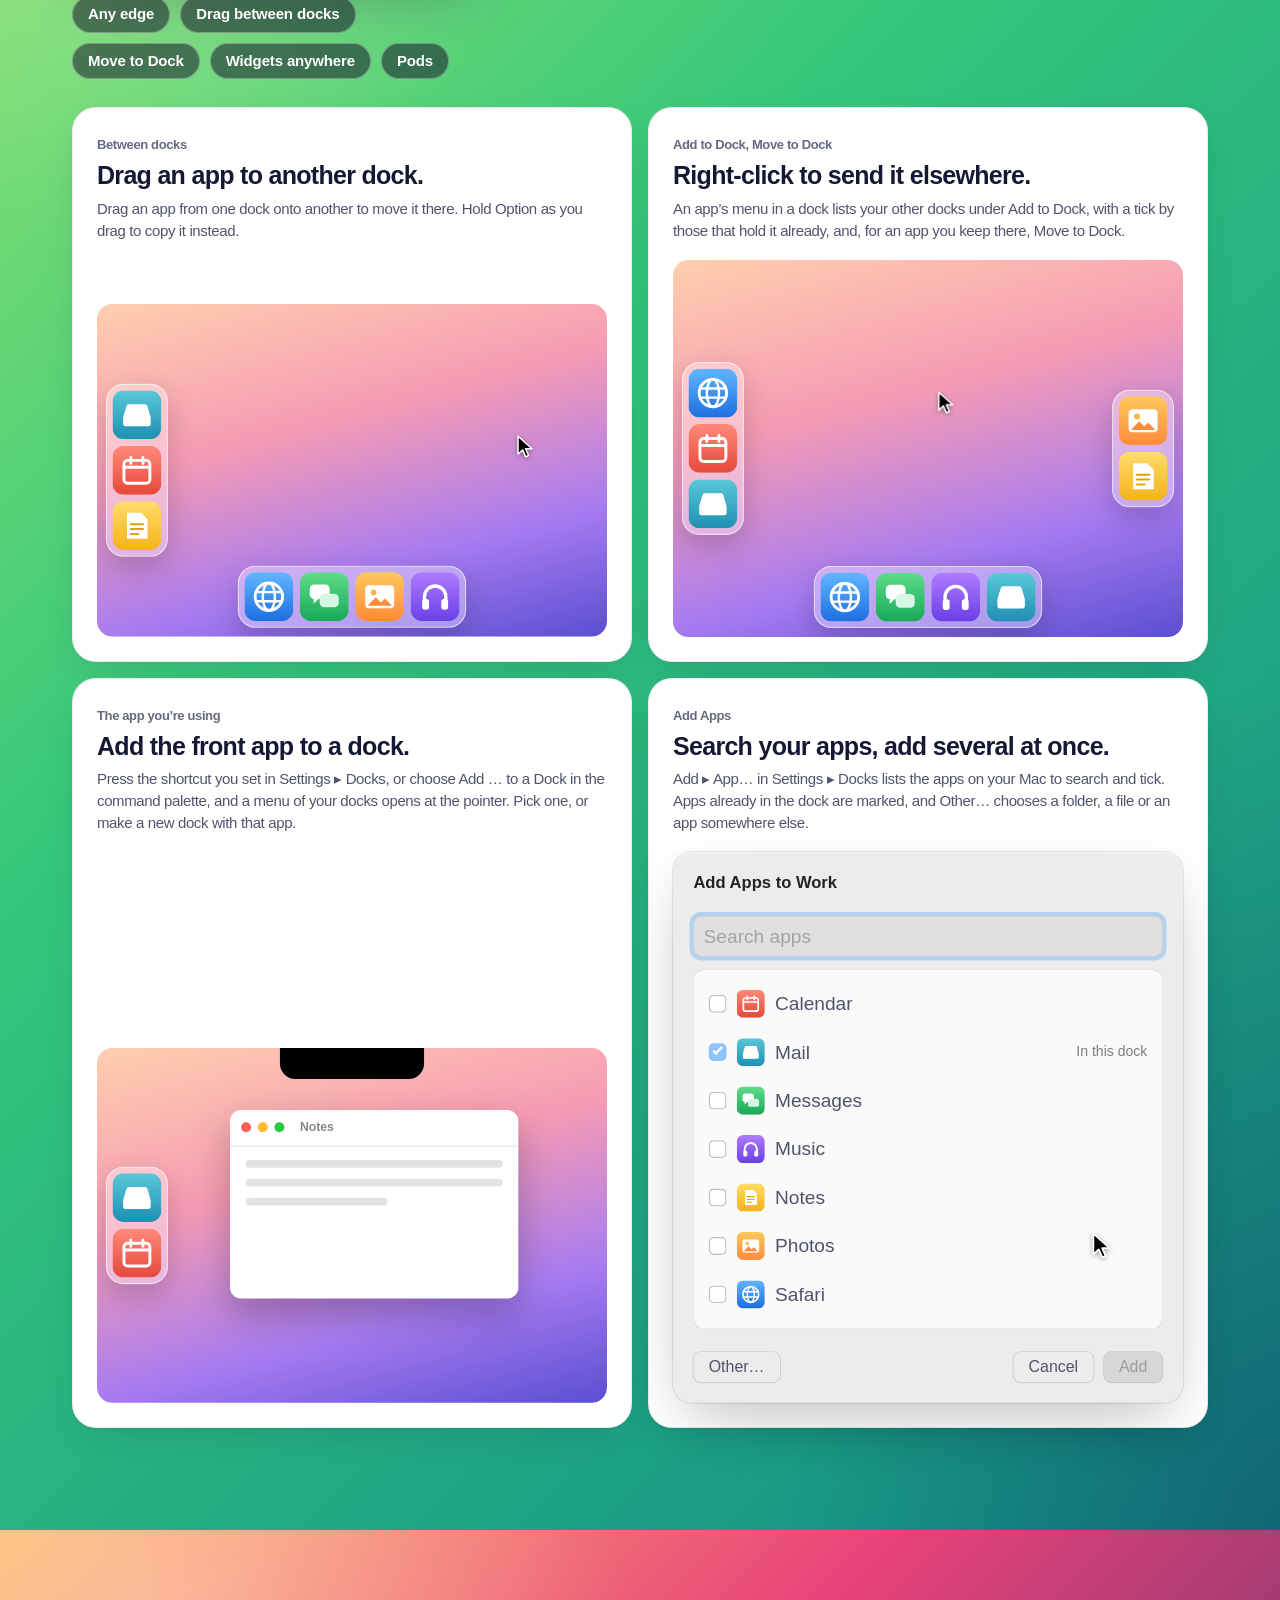
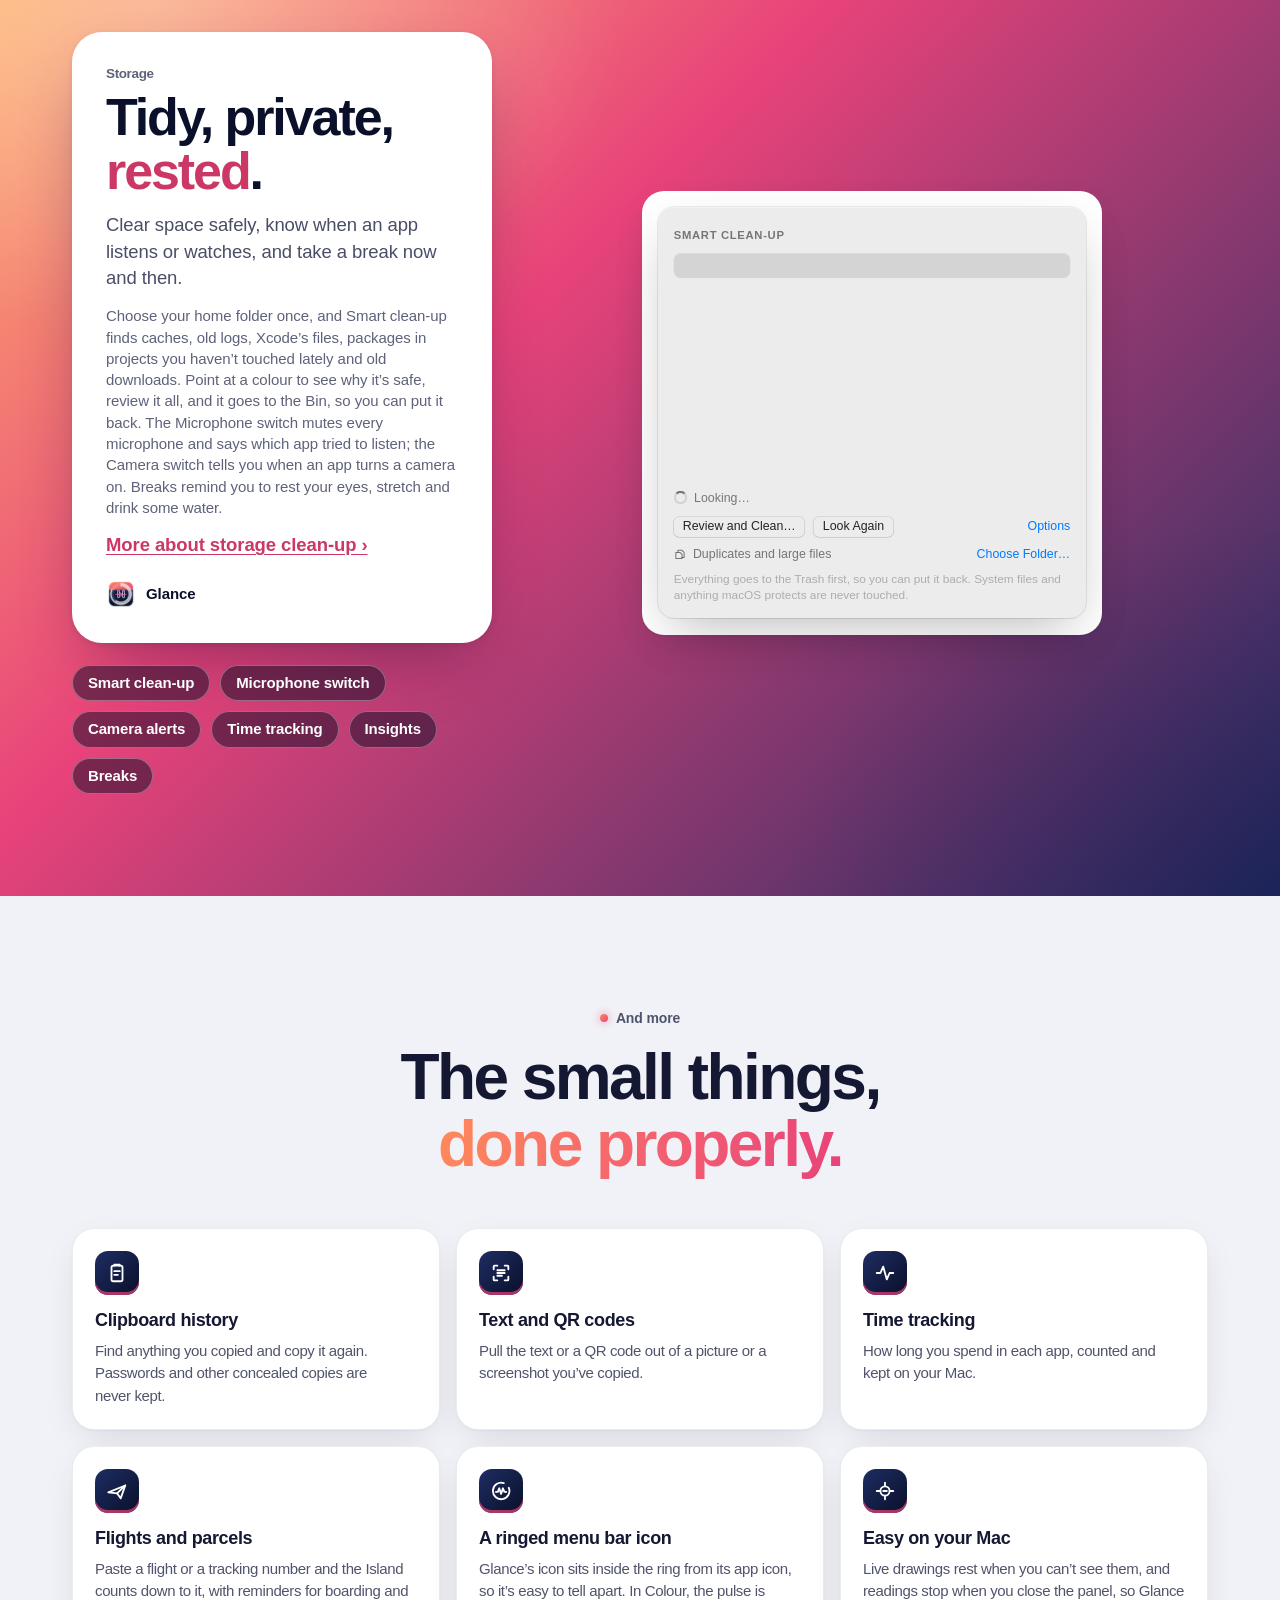
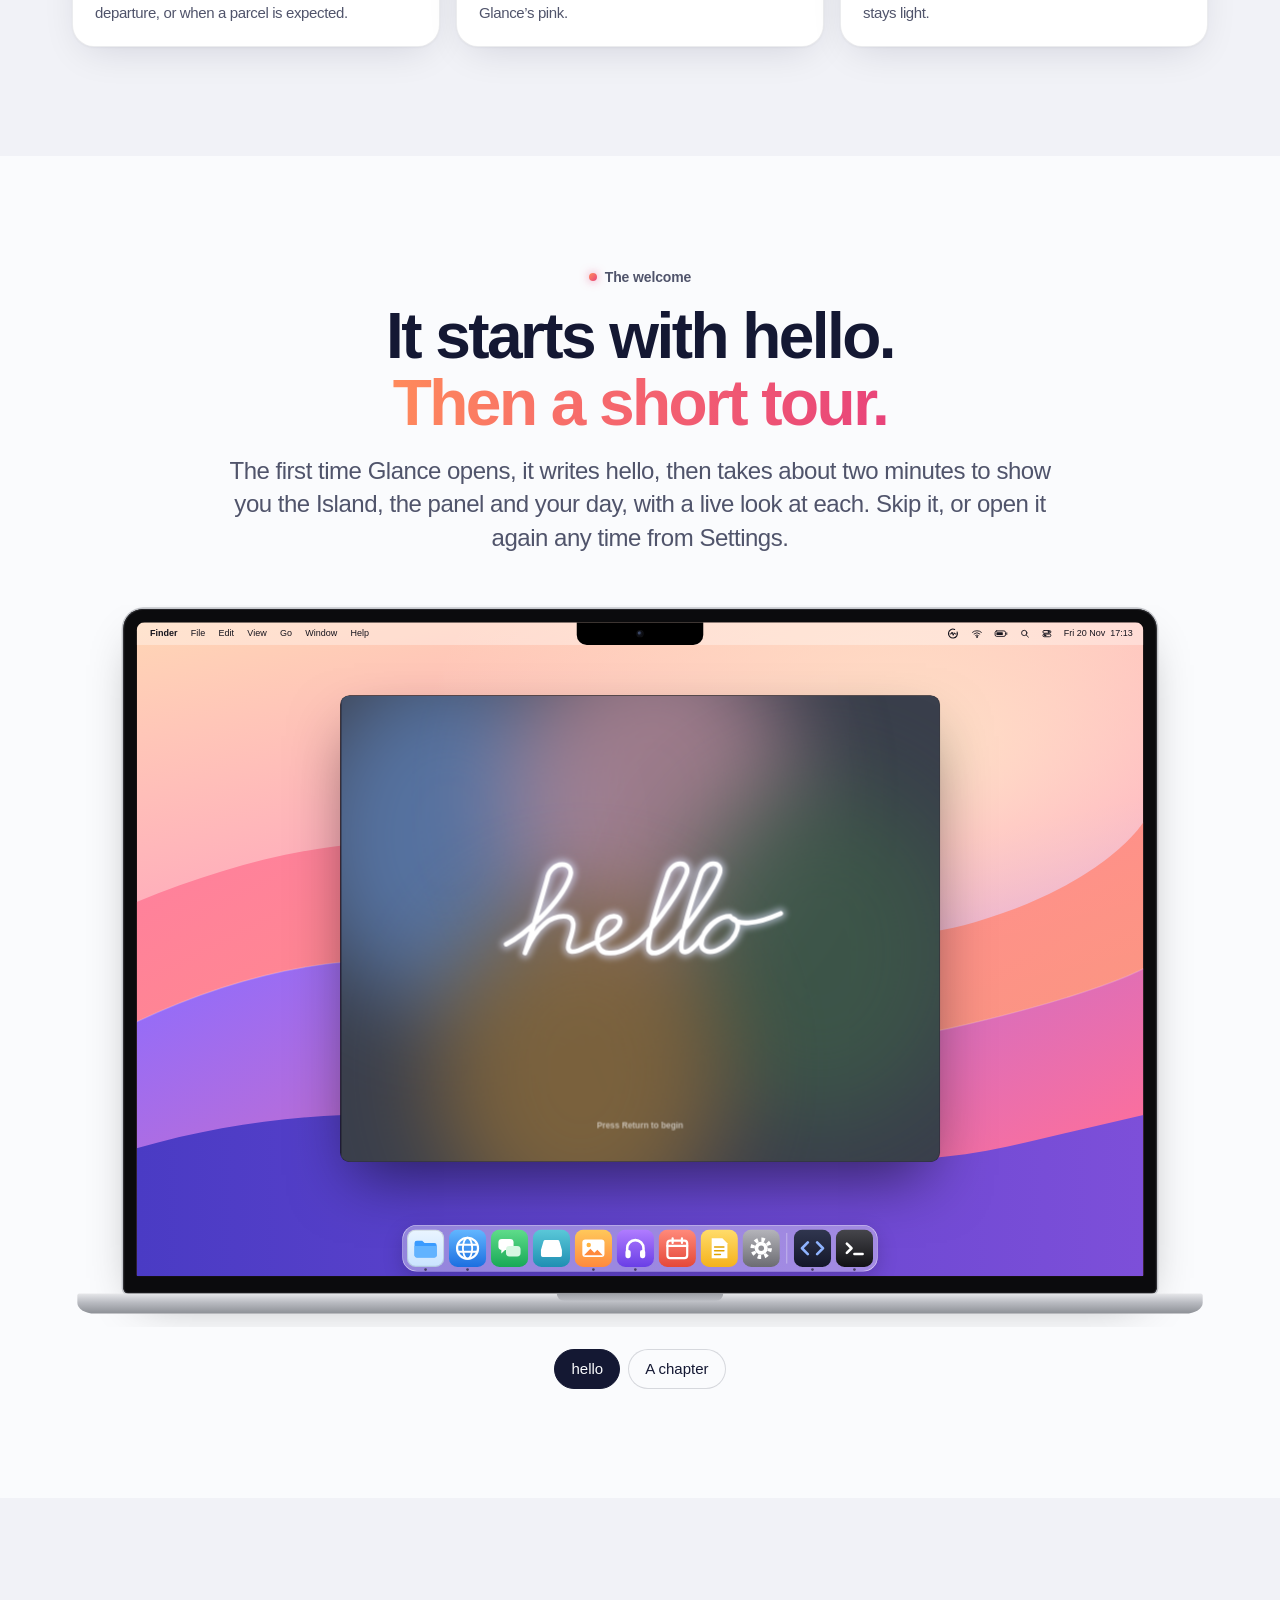
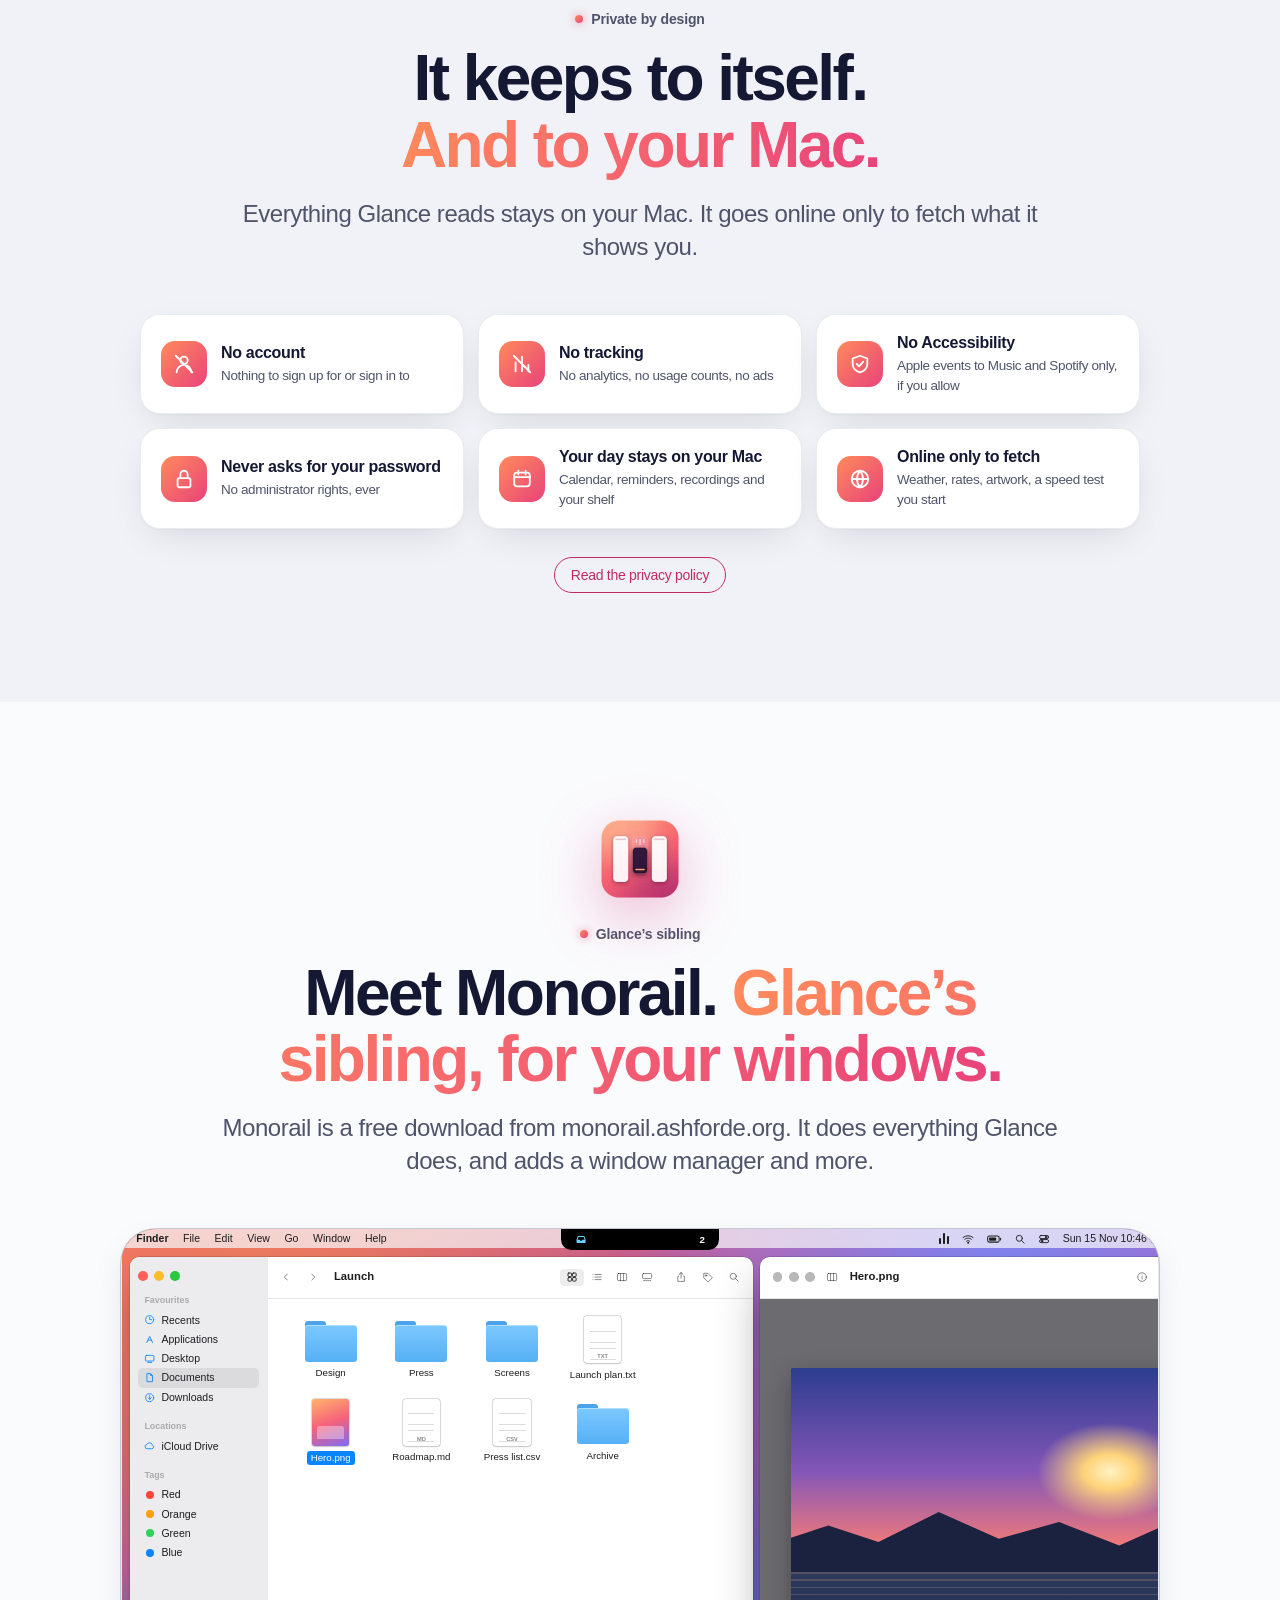
==== commit b9949ecb: "Cloudflare Web Analytics on every page; privacy wording matches the App Store label (share links and" ====
--- a/index.html
+++ b/index.html
@@ -402,7 +402,7 @@
       <p class="lede">Everything Glance reads stays on your Mac. It goes online only to fetch what it shows you.</p></div>
     <div class="gx-badges sg">
       <div><i><svg viewBox="0 0 24 24" fill="none" stroke="currentColor" stroke-width="2" stroke-linecap="round" stroke-linejoin="round" aria-hidden="true"><circle cx="12" cy="8" r="4"/><path d="M4 21a8 8 0 0 1 16 0M3 3l18 18"/></svg></i><span><b>No account</b><small>Nothing to sign up for or sign in to</small></span></div>
-      <div><i><svg viewBox="0 0 24 24" fill="none" stroke="currentColor" stroke-width="2" stroke-linecap="round" stroke-linejoin="round" aria-hidden="true"><path d="M5 20V10M12 20V4M19 20v-7M3 3l18 18"/></svg></i><span><b>Nothing collected</b><small>No analytics, no usage counts, no ads</small></span></div>
+      <div><i><svg viewBox="0 0 24 24" fill="none" stroke="currentColor" stroke-width="2" stroke-linecap="round" stroke-linejoin="round" aria-hidden="true"><path d="M5 20V10M12 20V4M19 20v-7M3 3l18 18"/></svg></i><span><b>No tracking</b><small>No analytics, no usage counts, no ads</small></span></div>
       <div><i><svg viewBox="0 0 24 24" fill="none" stroke="currentColor" stroke-width="2" stroke-linecap="round" stroke-linejoin="round" aria-hidden="true"><path d="M12 3l8 3v6c0 4.5-3.4 8.3-8 9-4.6-.7-8-4.5-8-9V6z"/><path d="m8.5 12 2.5 2.5 4.5-5"/></svg></i><span><b>No Accessibility</b><small>Apple events to Music and Spotify only, if you allow</small></span></div>
       <div><i><svg viewBox="0 0 24 24" fill="none" stroke="currentColor" stroke-width="2" stroke-linecap="round" stroke-linejoin="round" aria-hidden="true"><rect x="5" y="11" width="14" height="10" rx="2"/><path d="M8 11V7a4 4 0 0 1 8 0v4"/></svg></i><span><b>Never asks for your password</b><small>No administrator rights, ever</small></span></div>
       <div><i><svg viewBox="0 0 24 24" fill="none" stroke="currentColor" stroke-width="2" stroke-linecap="round" aria-hidden="true"><rect x="3.5" y="5" width="17" height="15" rx="3"/><path d="M3.5 10h17M8 3v4M16 3v4"/></svg></i><span><b>Your day stays on your Mac</b><small>Calendar, reminders, recordings and your shelf</small></span></div>
@@ -452,12 +452,13 @@
       <div><h2>Help</h2><ul><li><a href="/support/">Support</a></li><li><a href="/privacy/">Privacy</a></li><li><a href="mailto:contact@ashforde.org?subject=Glance">Report a problem</a></li></ul></div>
       <div><h2>Ashforde</h2><ul><li><a href="https://monorail.ashforde.org">Monorail, for your windows</a></li><li><a href="mailto:contact@ashforde.org">contact@ashforde.org</a></li></ul></div>
     </div>
-    <p class="legal">© <span data-year>2026</span> Ashforde OÜ. Ashforde® is a registered trademark of Ashforde OÜ. The Glance name and icon are trademarks of Ashforde OÜ. Mac and Mac App Store are trademarks of Apple Inc., registered in the U.S. and other countries. This site sets no cookies and counts nothing; your appearance choice is kept on this browser only.</p>
+    <p class="legal">© <span data-year>2026</span> Ashforde OÜ. Ashforde® is a registered trademark of Ashforde OÜ. The Glance name and icon are trademarks of Ashforde OÜ. Mac and Mac App Store are trademarks of Apple Inc., registered in the U.S. and other countries. This site sets no cookies; it counts visits anonymously with Cloudflare Web Analytics. Your appearance choice is kept on this browser only.</p>
   </div>
   <div class="giant" aria-hidden="true">Glance</div>
 </footer>
 <script type="application/ld+json">
 {"@context": "https://schema.org", "@graph": [{"@type": "SoftwareApplication", "@id": "https://glance.ashforde.org/#app", "name": "Glance: Island, Widgets, Stats", "alternateName": "Glance", "applicationCategory": "UtilitiesApplication", "applicationSubCategory": "Menu bar system monitor and widgets", "operatingSystem": "macOS 13 or later", "softwareVersion": "2.0.2", "isAccessibleForFree": true, "offers": {"@type": "Offer", "price": "0", "priceCurrency": "EUR", "url": "https://apps.apple.com/app/id6832553480"}, "url": "https://glance.ashforde.org/", "downloadUrl": "https://apps.apple.com/app/id6832553480", "installUrl": "https://apps.apple.com/app/id6832553480", "image": "https://glance.ashforde.org/assets/icon.png", "screenshot": "https://glance.ashforde.org/img/og.png", "featureList": ["An Island at the top of the screen (at the camera) with a file shelf, timers, music, weather and a song finder", "Menu bar system monitor: battery and health, CPU, memory, network and storage", "A full Dashboard with weather, world clocks and your day", "Widgets and docks on any edge of the screen", "Stay Awake, Evening Mode, Privacy Guard, clipboard history and a screen recorder with sound"], "description": "Glance puts an Island at the top of your Mac (at the camera) with a file shelf, timers, music and weather, plus widgets, docks and a menu bar system monitor with a full Dashboard. No account, nothing collected.", "publisher": {"@id": "https://glance.ashforde.org/#org"}, "author": {"@id": "https://glance.ashforde.org/#org"}}, {"@type": "Organization", "@id": "https://glance.ashforde.org/#org", "name": "Ashforde OÜ", "url": "https://ashforde.org/", "email": "contact@ashforde.org", "address": {"@type": "PostalAddress", "addressCountry": "EE"}}, {"@type": "WebSite", "@id": "https://glance.ashforde.org/#site", "name": "Glance", "url": "https://glance.ashforde.org/", "inLanguage": "en-GB", "publisher": {"@id": "https://glance.ashforde.org/#org"}}]}
 </script>
+<script defer src="https://static.cloudflareinsights.com/beacon.min.js" data-cf-beacon='{"token": "532394513de34a9399143e8b5aad11a7"}'></script>
 </body>
 </html>
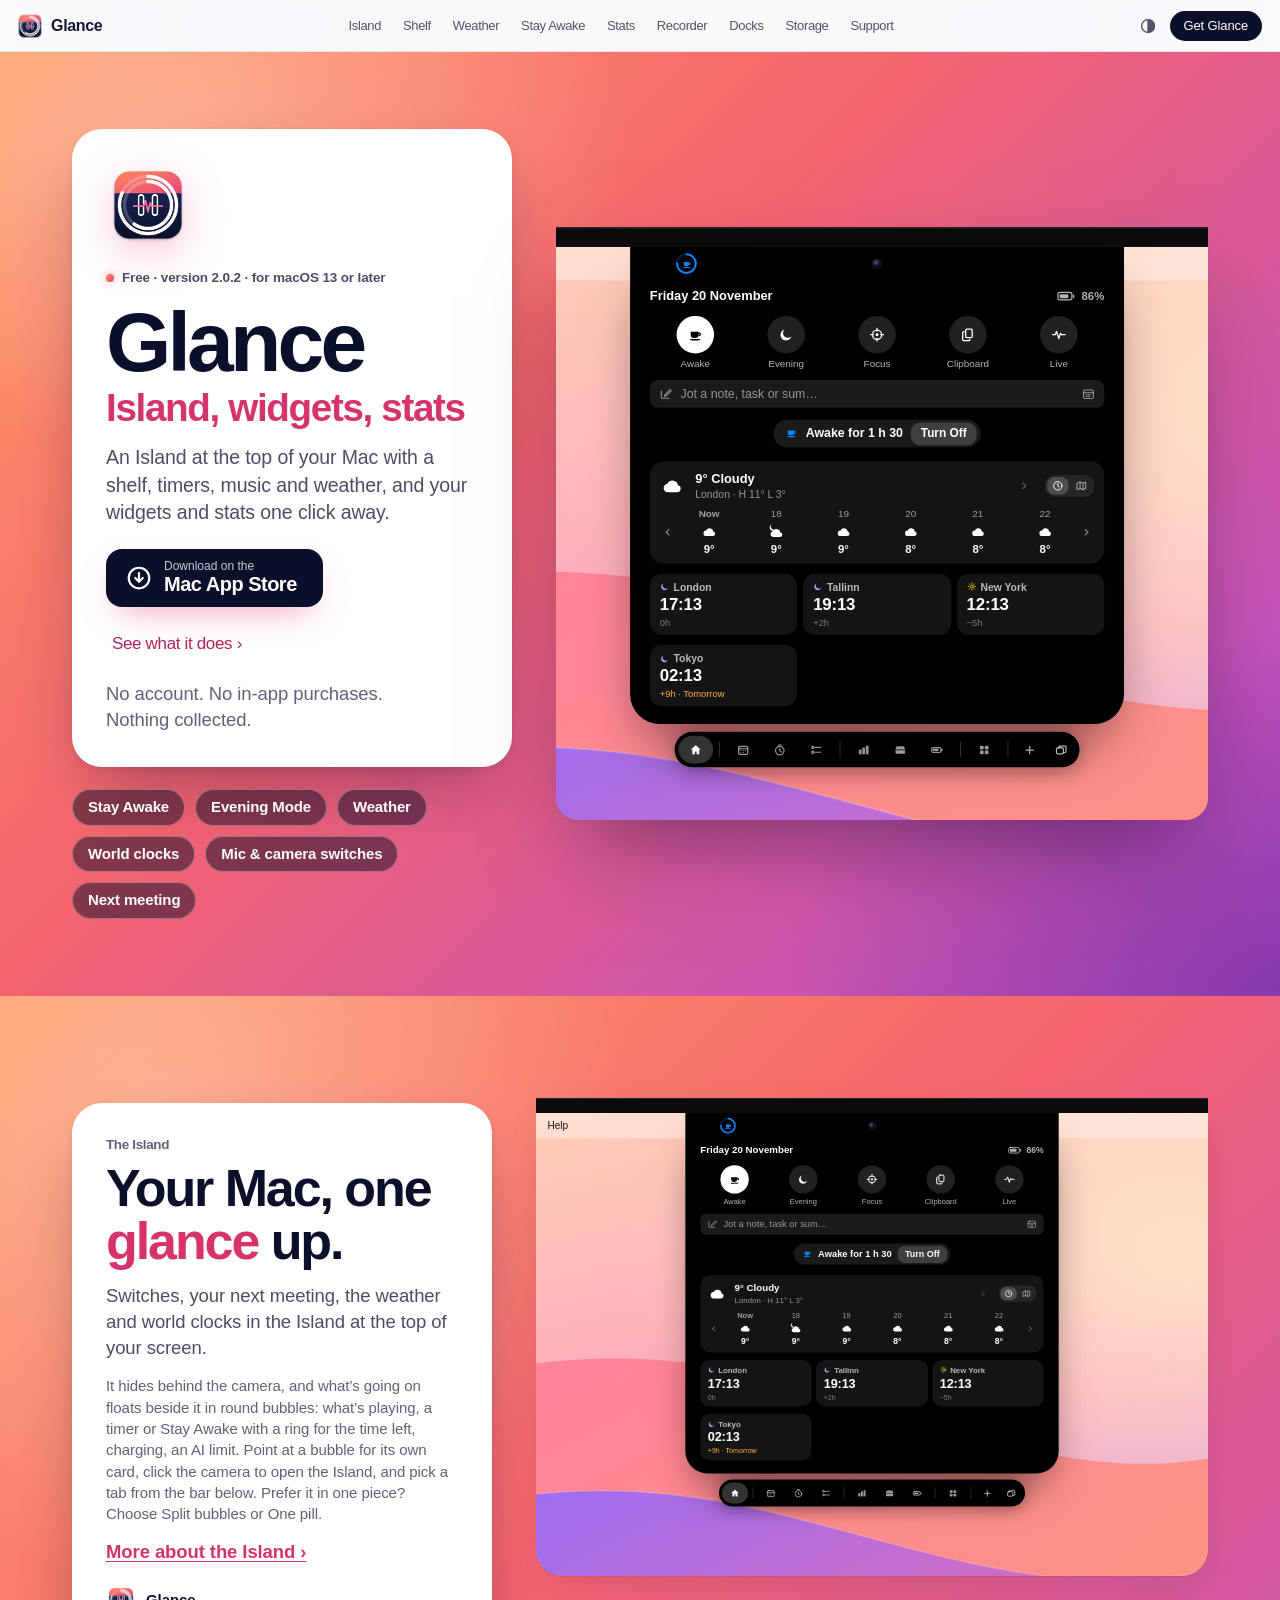
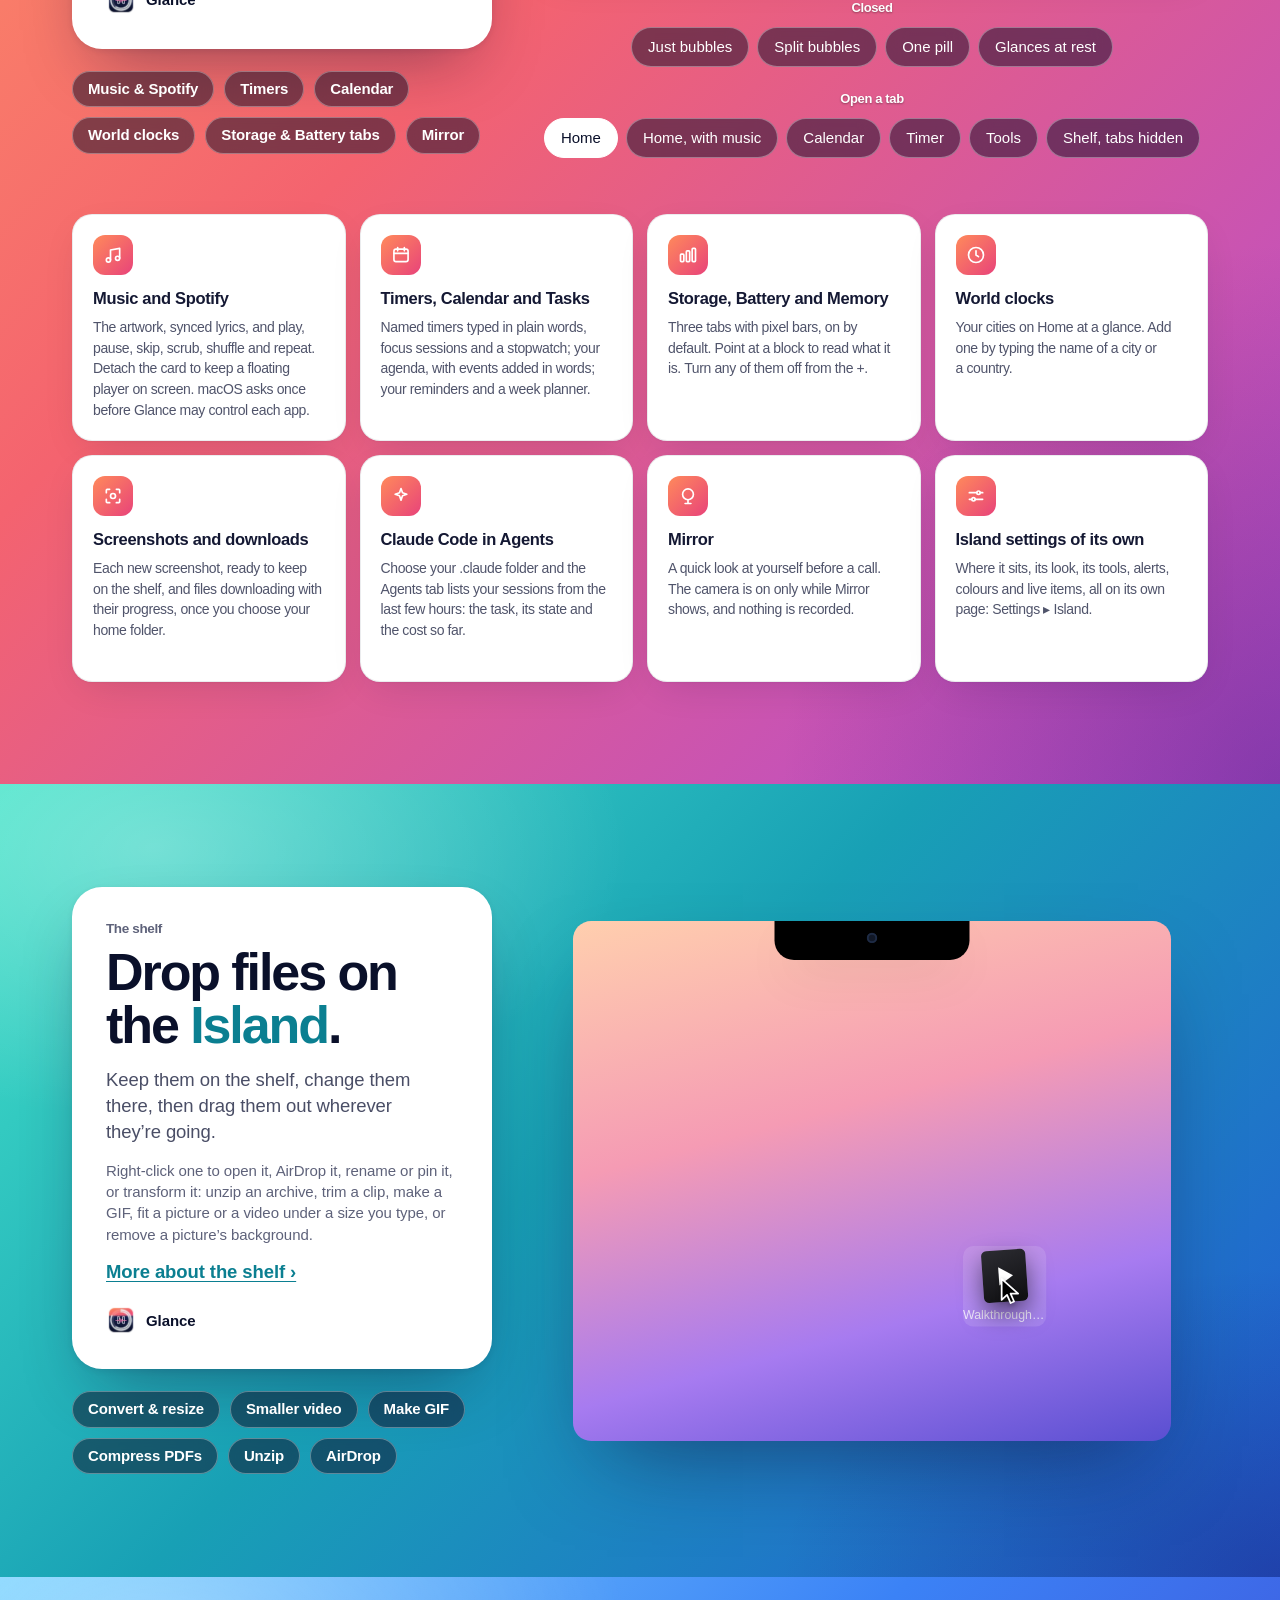
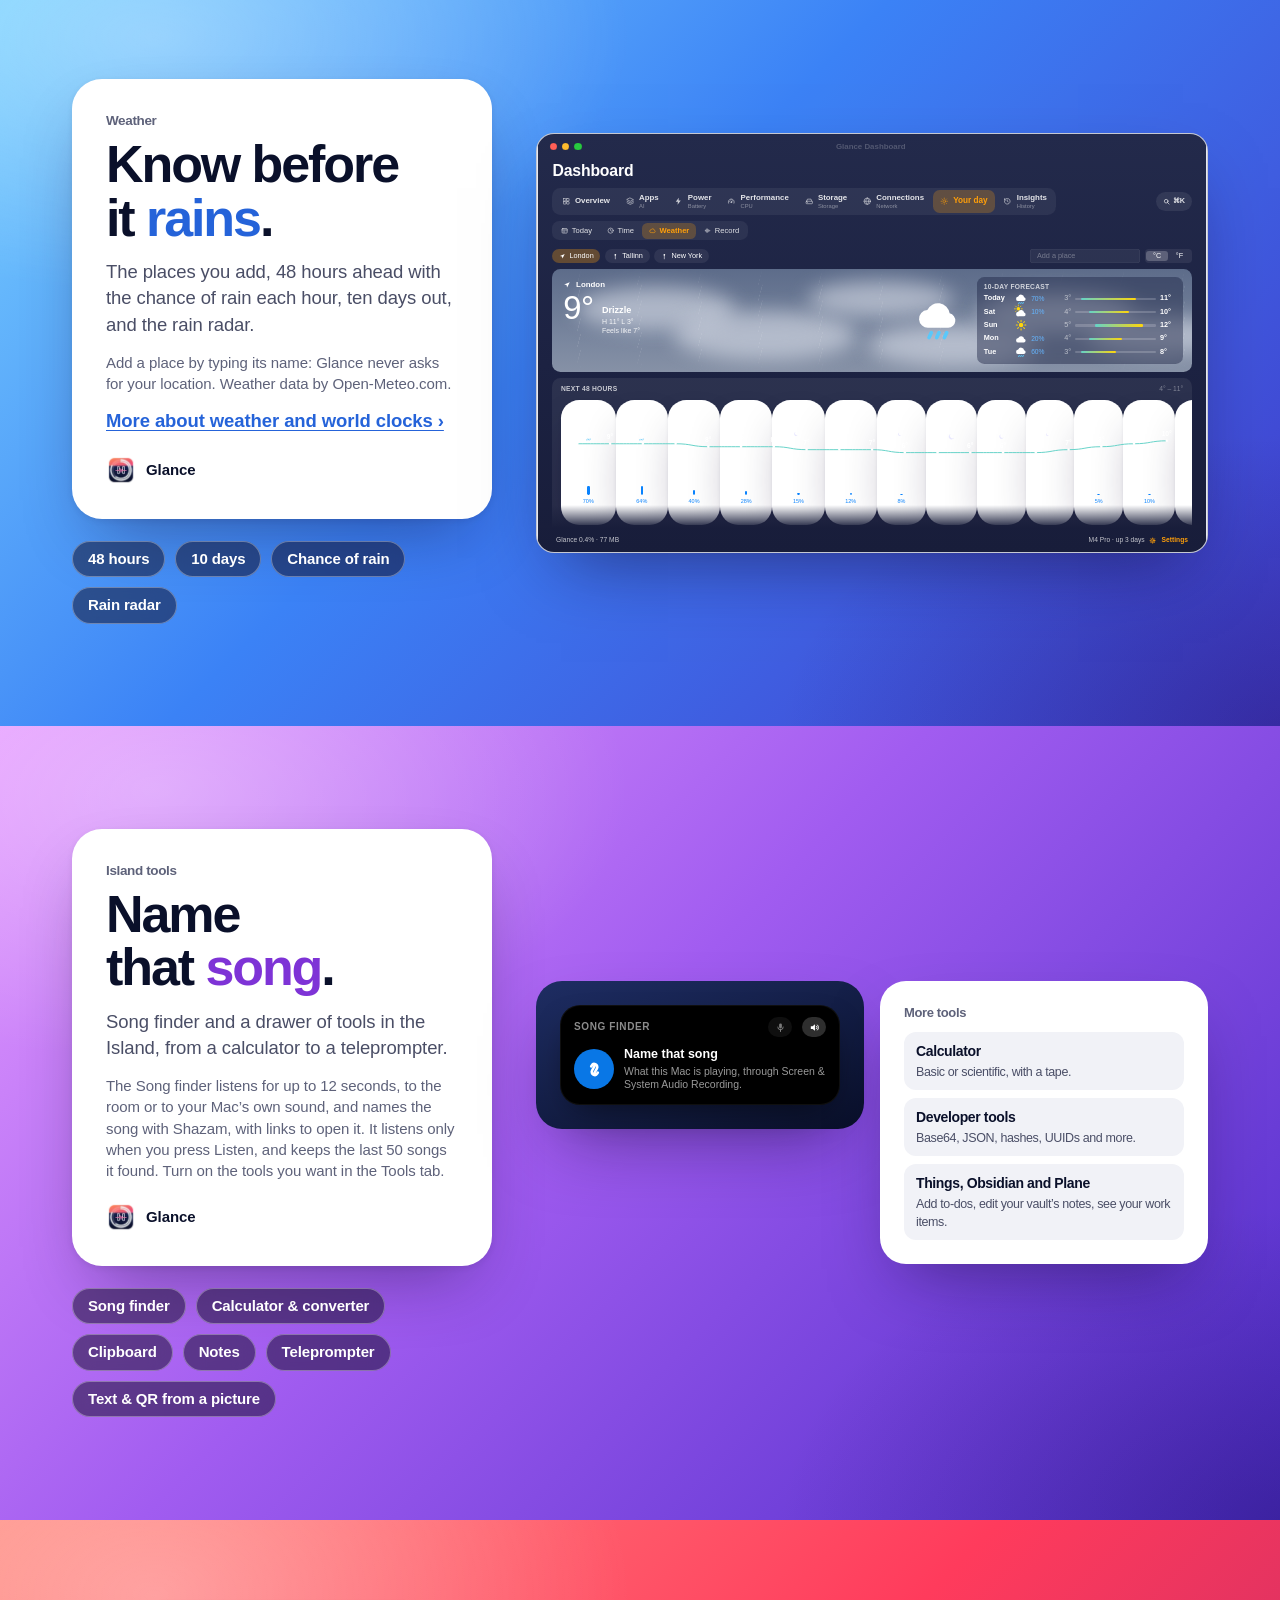
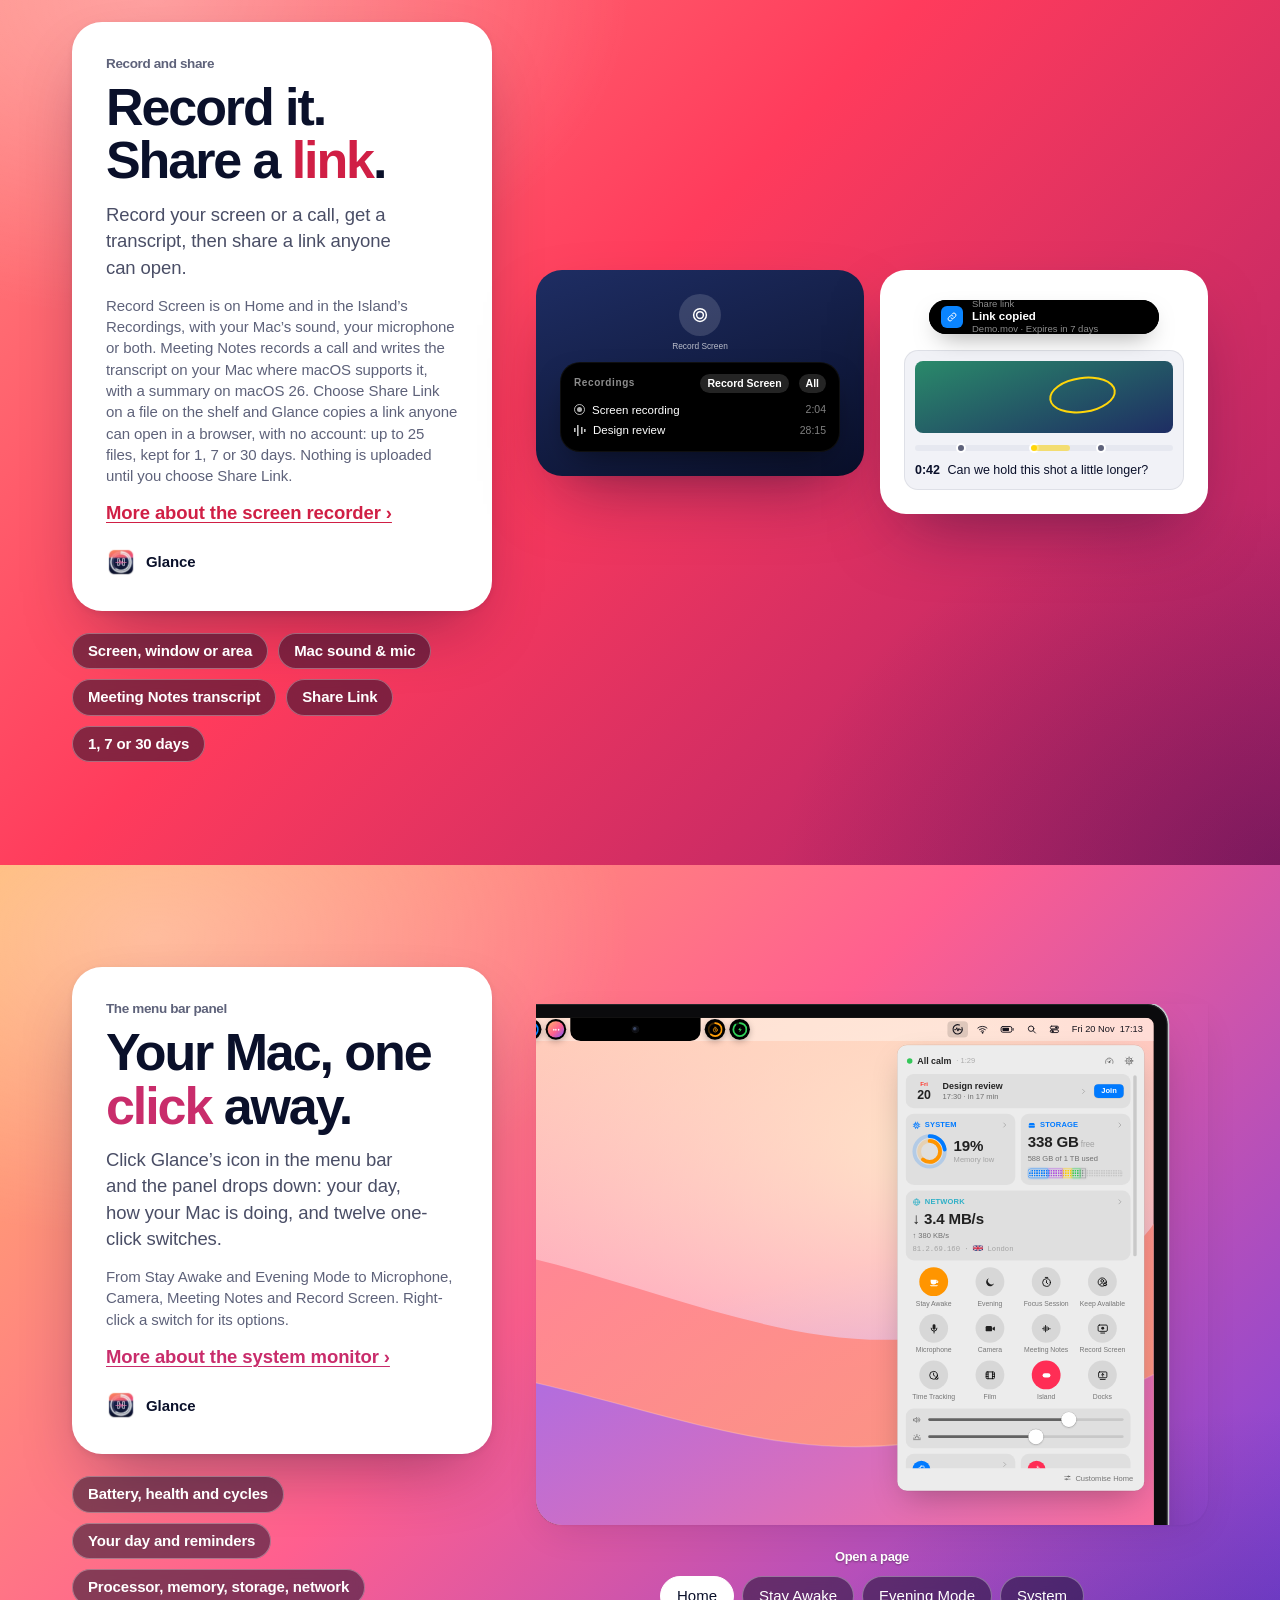
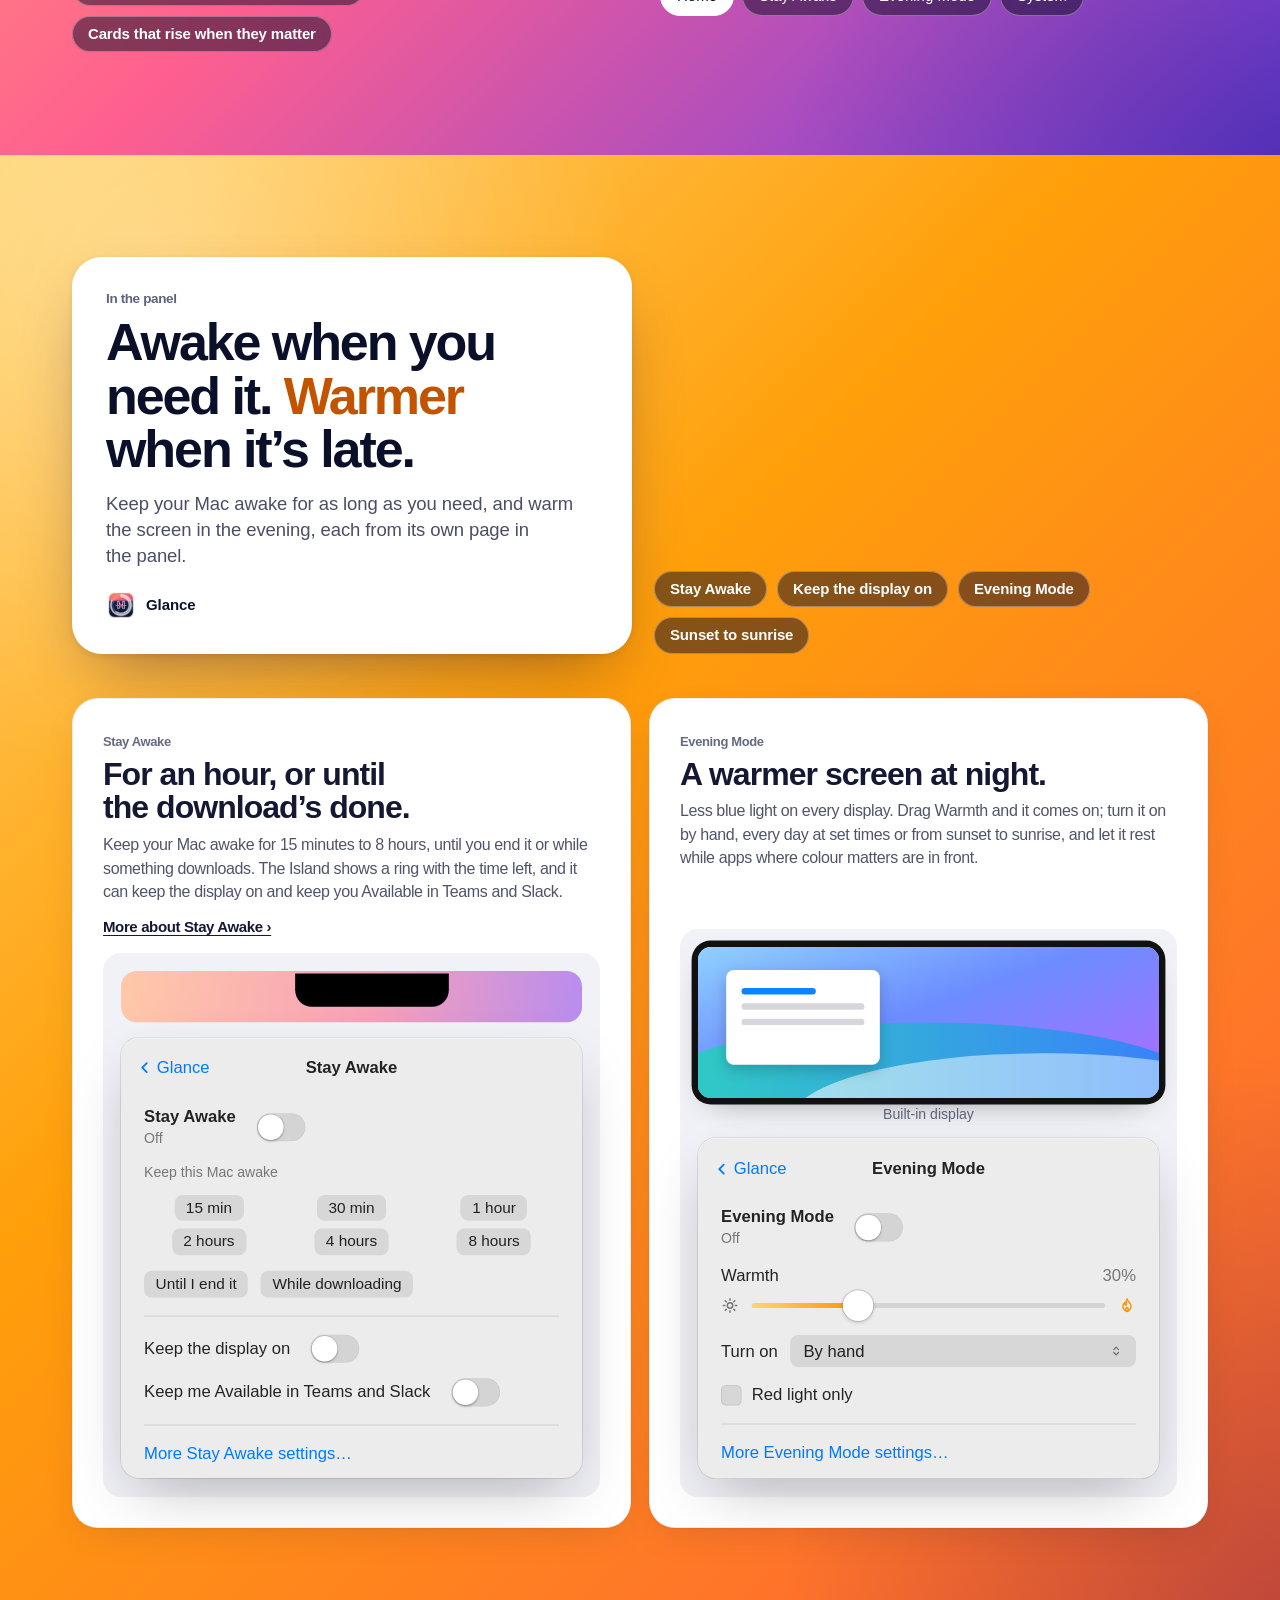
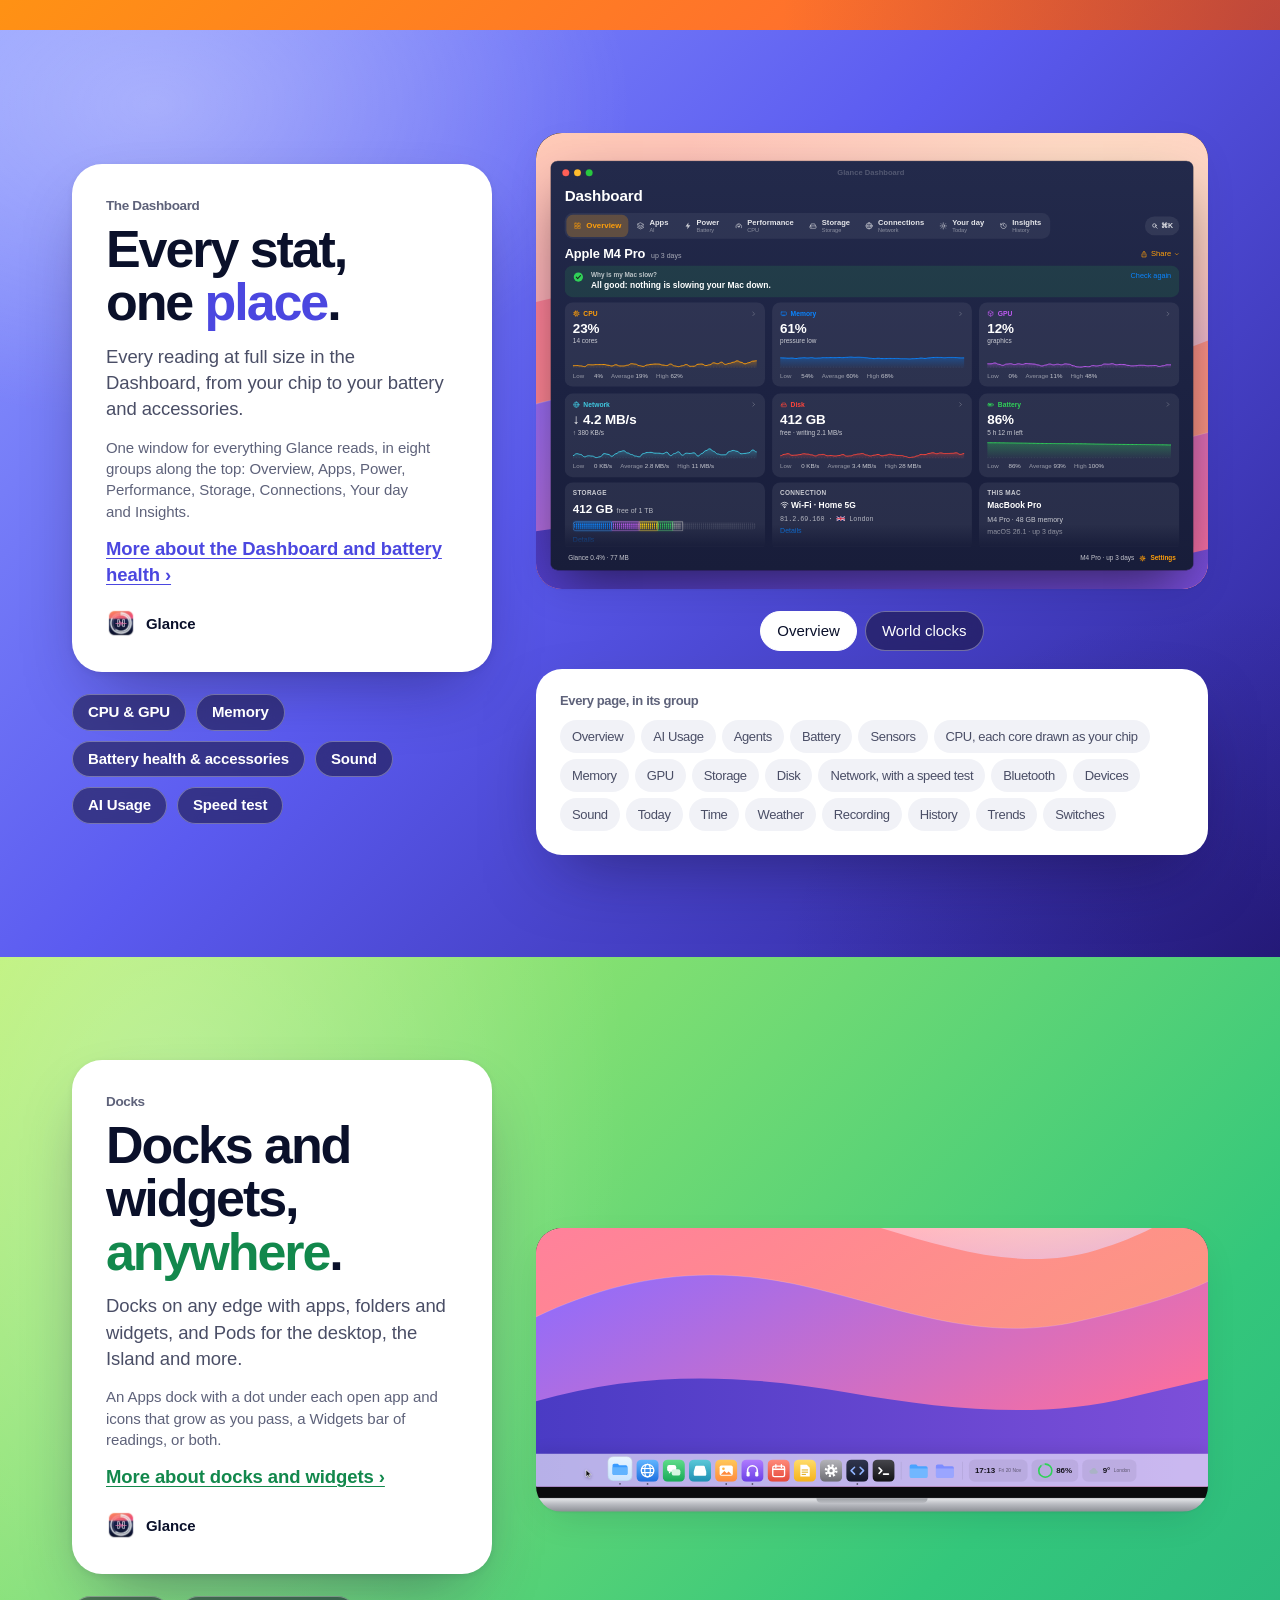
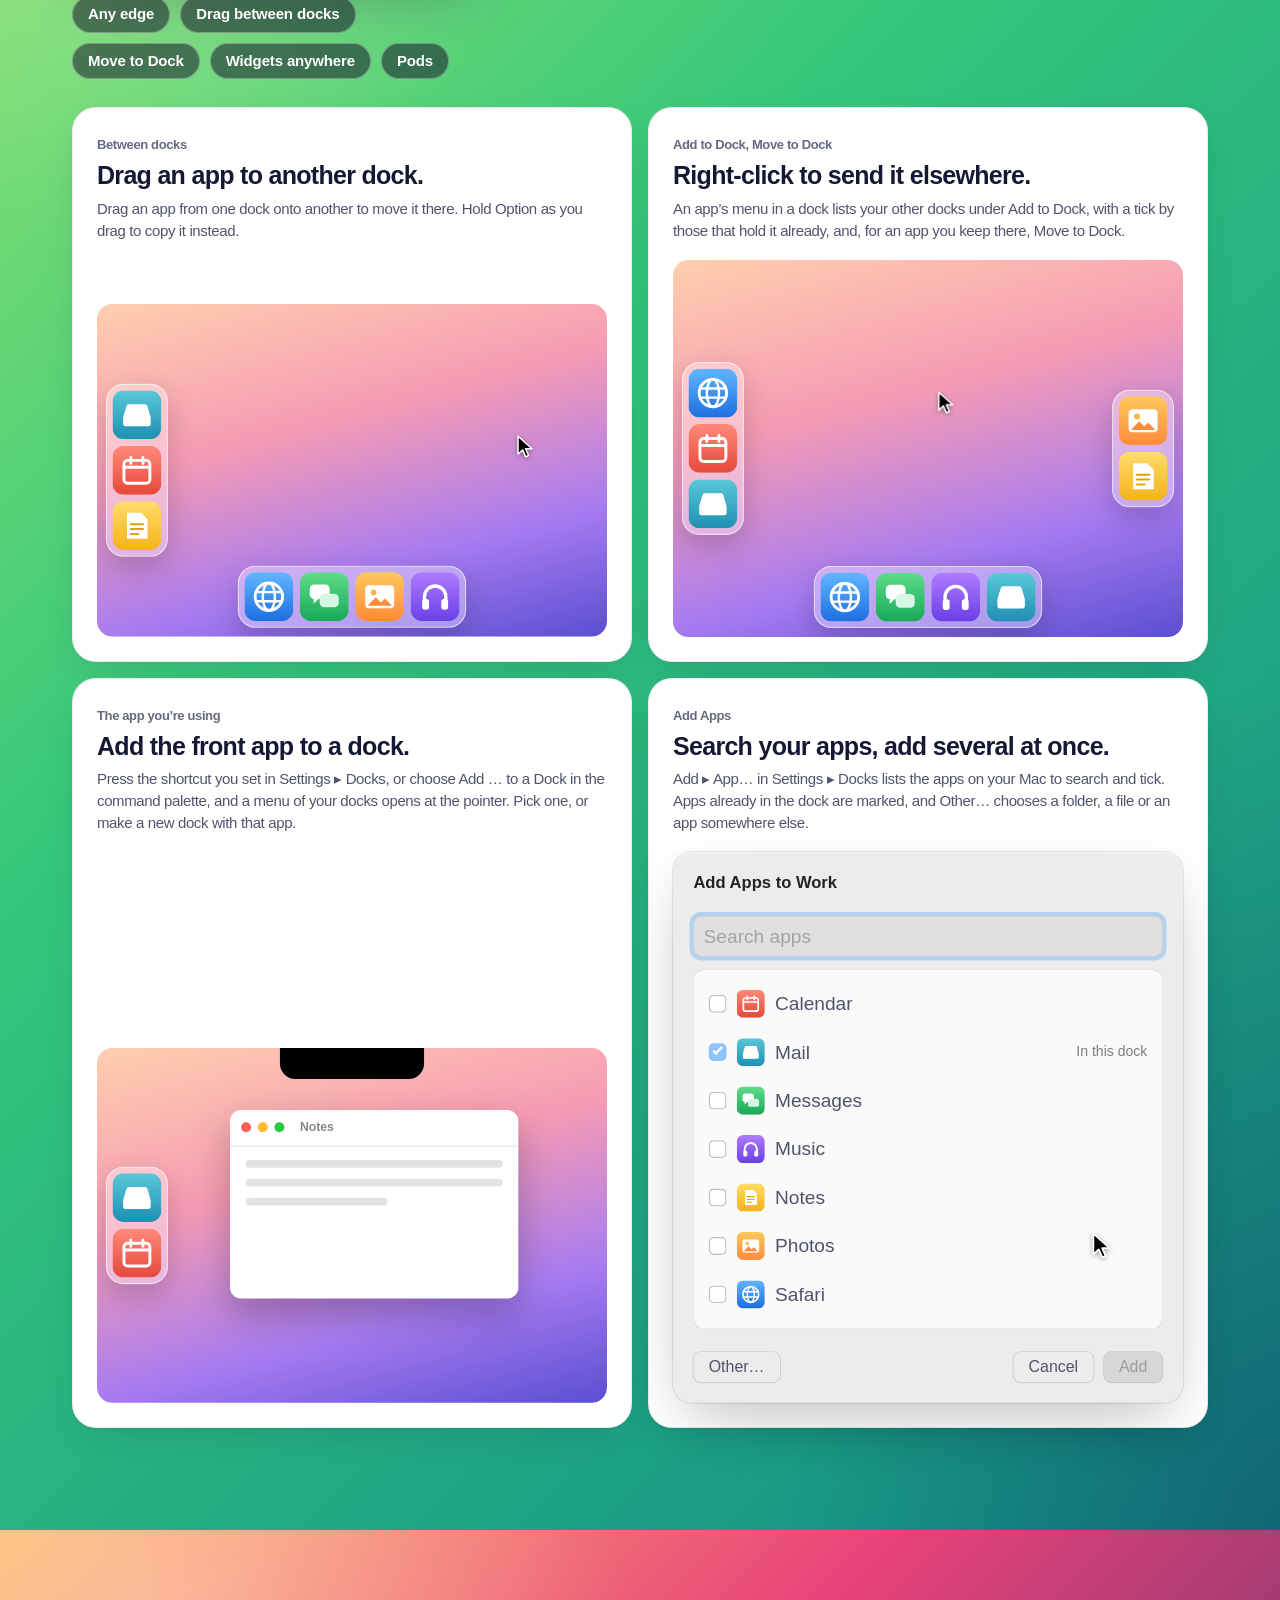
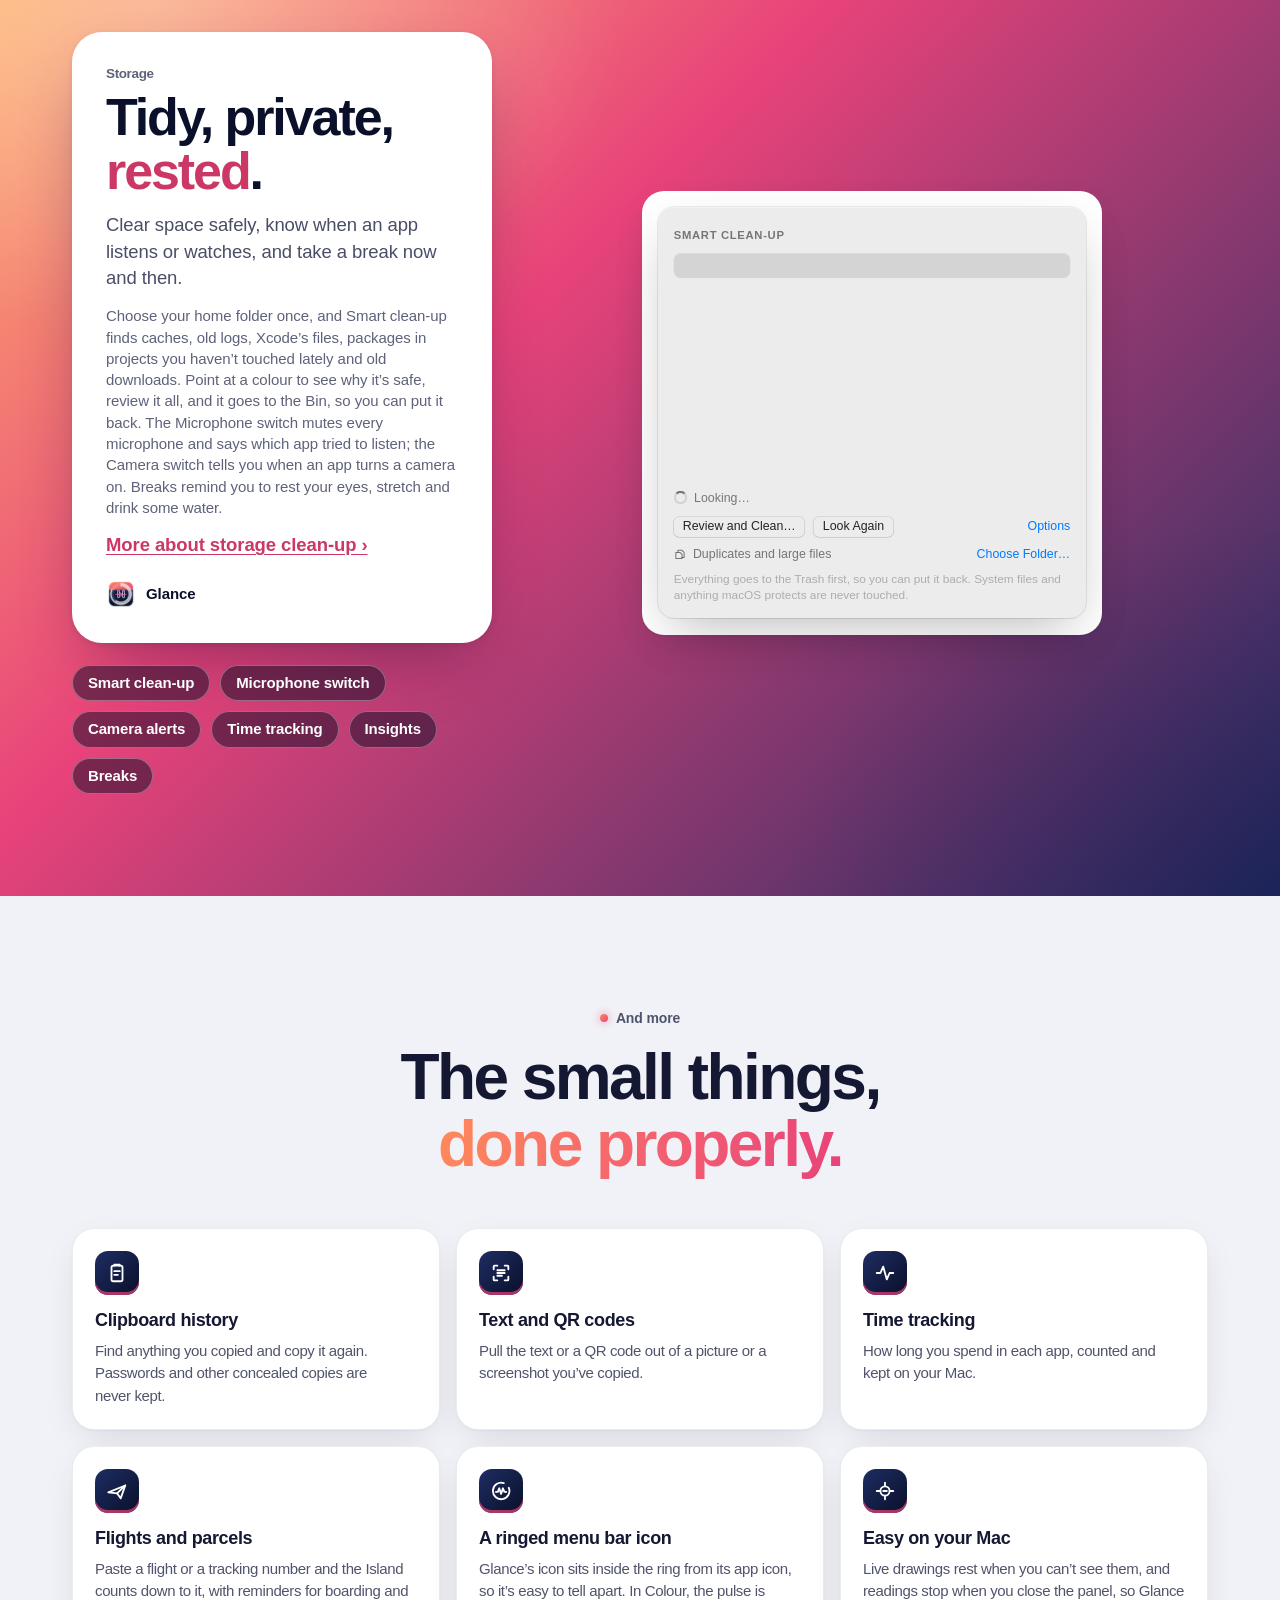
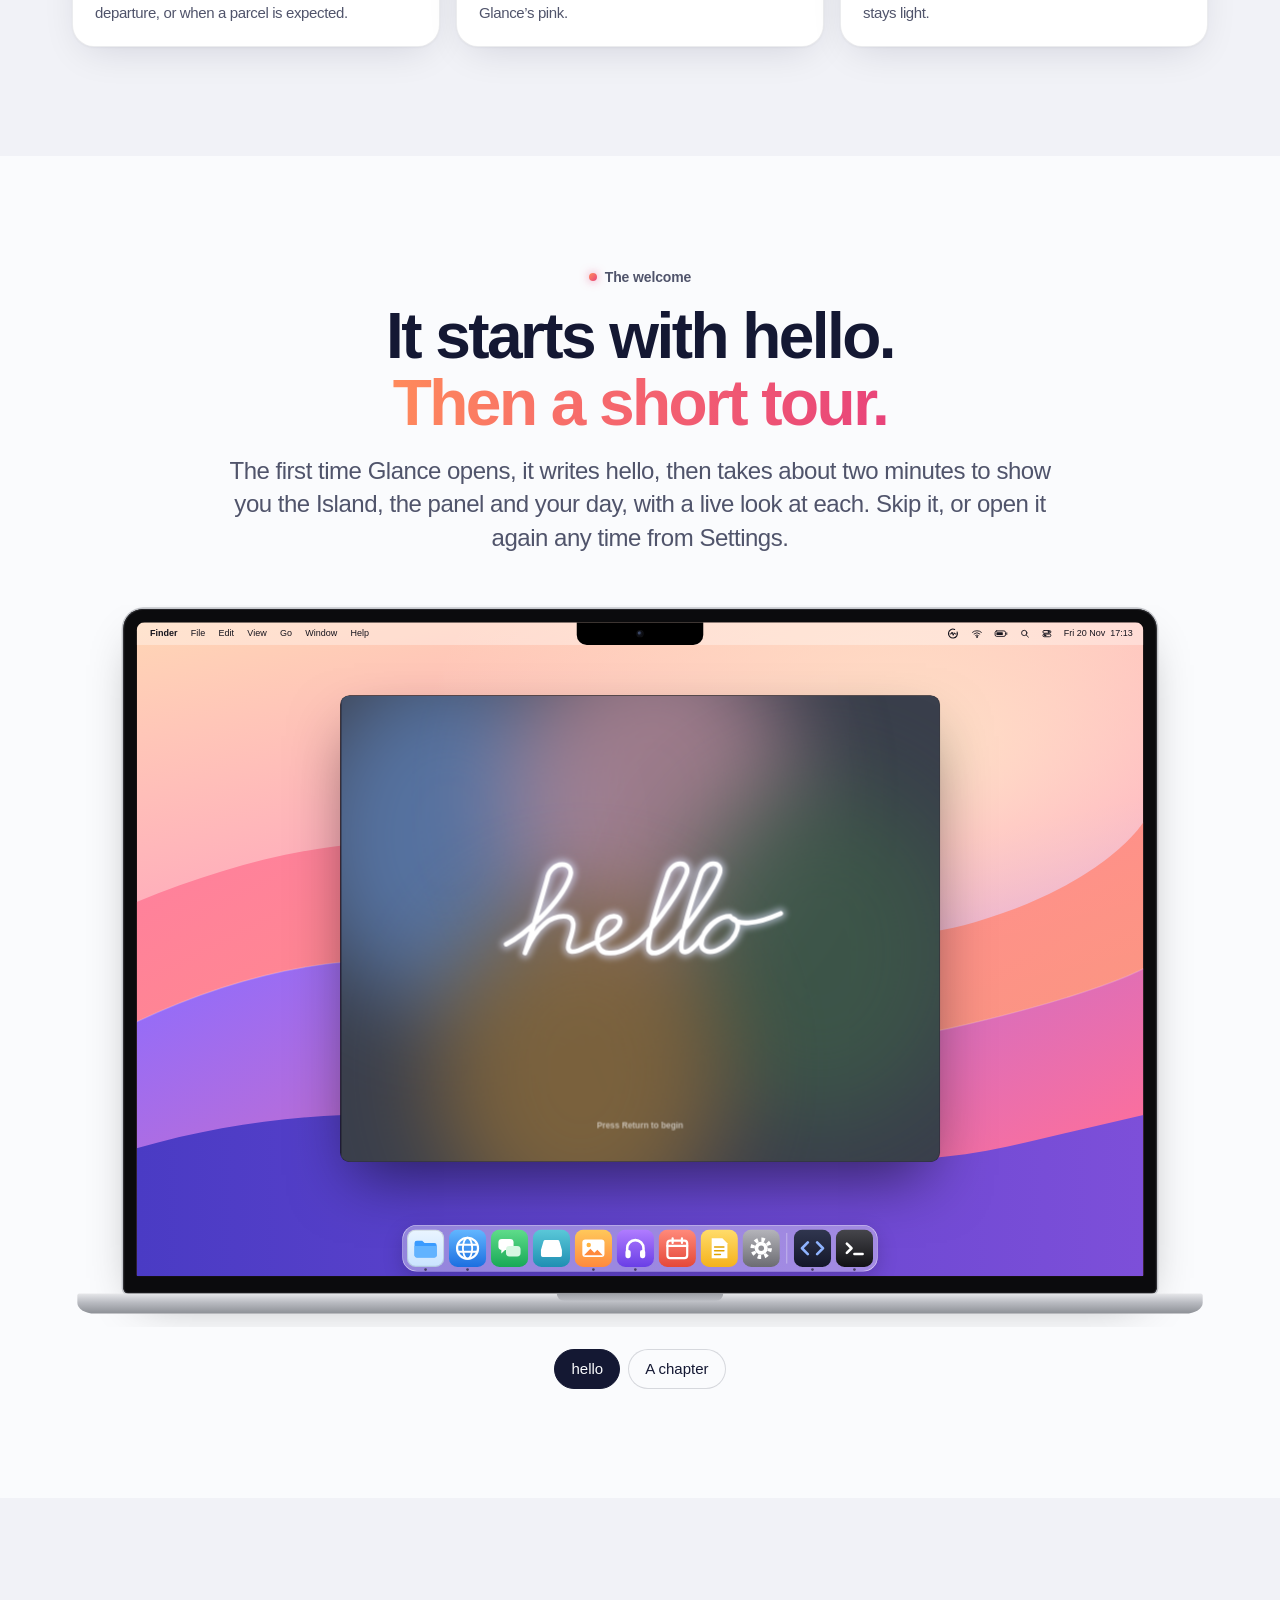
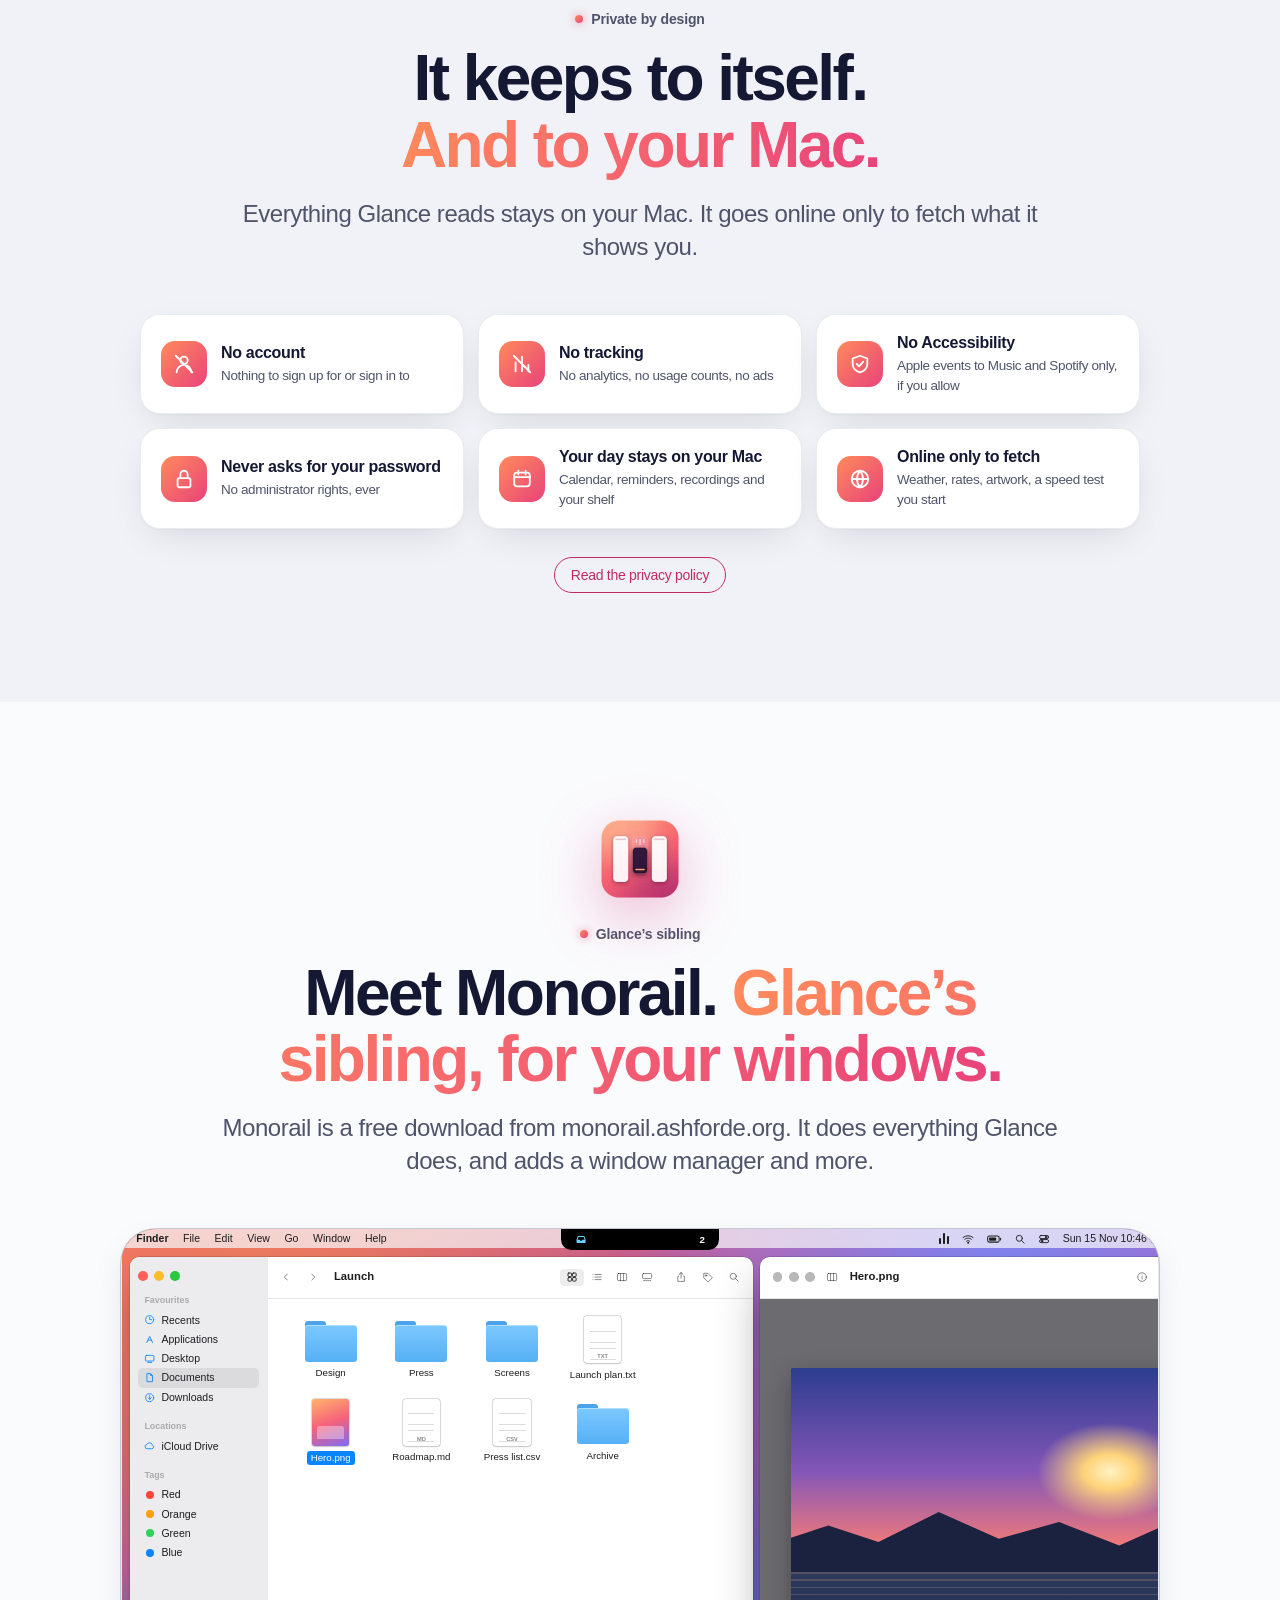
==== commit a4fba638: "Version 2.0.2 in the hero" ====
--- a/index.html
+++ b/index.html
@@ -81,7 +81,7 @@
   <div class="wrap stg-grid">
     <div class="stg-l">
       <div class="hc"><img class="hero-icon" src="/assets/icon-312.webp" alt="The Glance icon: white rings and a pink pulse on navy" width="84" height="84" fetchpriority="high">
-        <span class="eyebrow"><i></i>Free · version 2.0 · for macOS 13 or later</span>
+        <span class="eyebrow"><i></i>Free · version 2.0.2 · for macOS 13 or later</span>
         <h1 class="display">Glance <span class="by">Island, widgets, stats</span></h1>
         <p class="lede">An Island at the top of your Mac with a shelf, timers, music and weather, and your widgets and stats one click away.</p>
         <div class="ctas">
